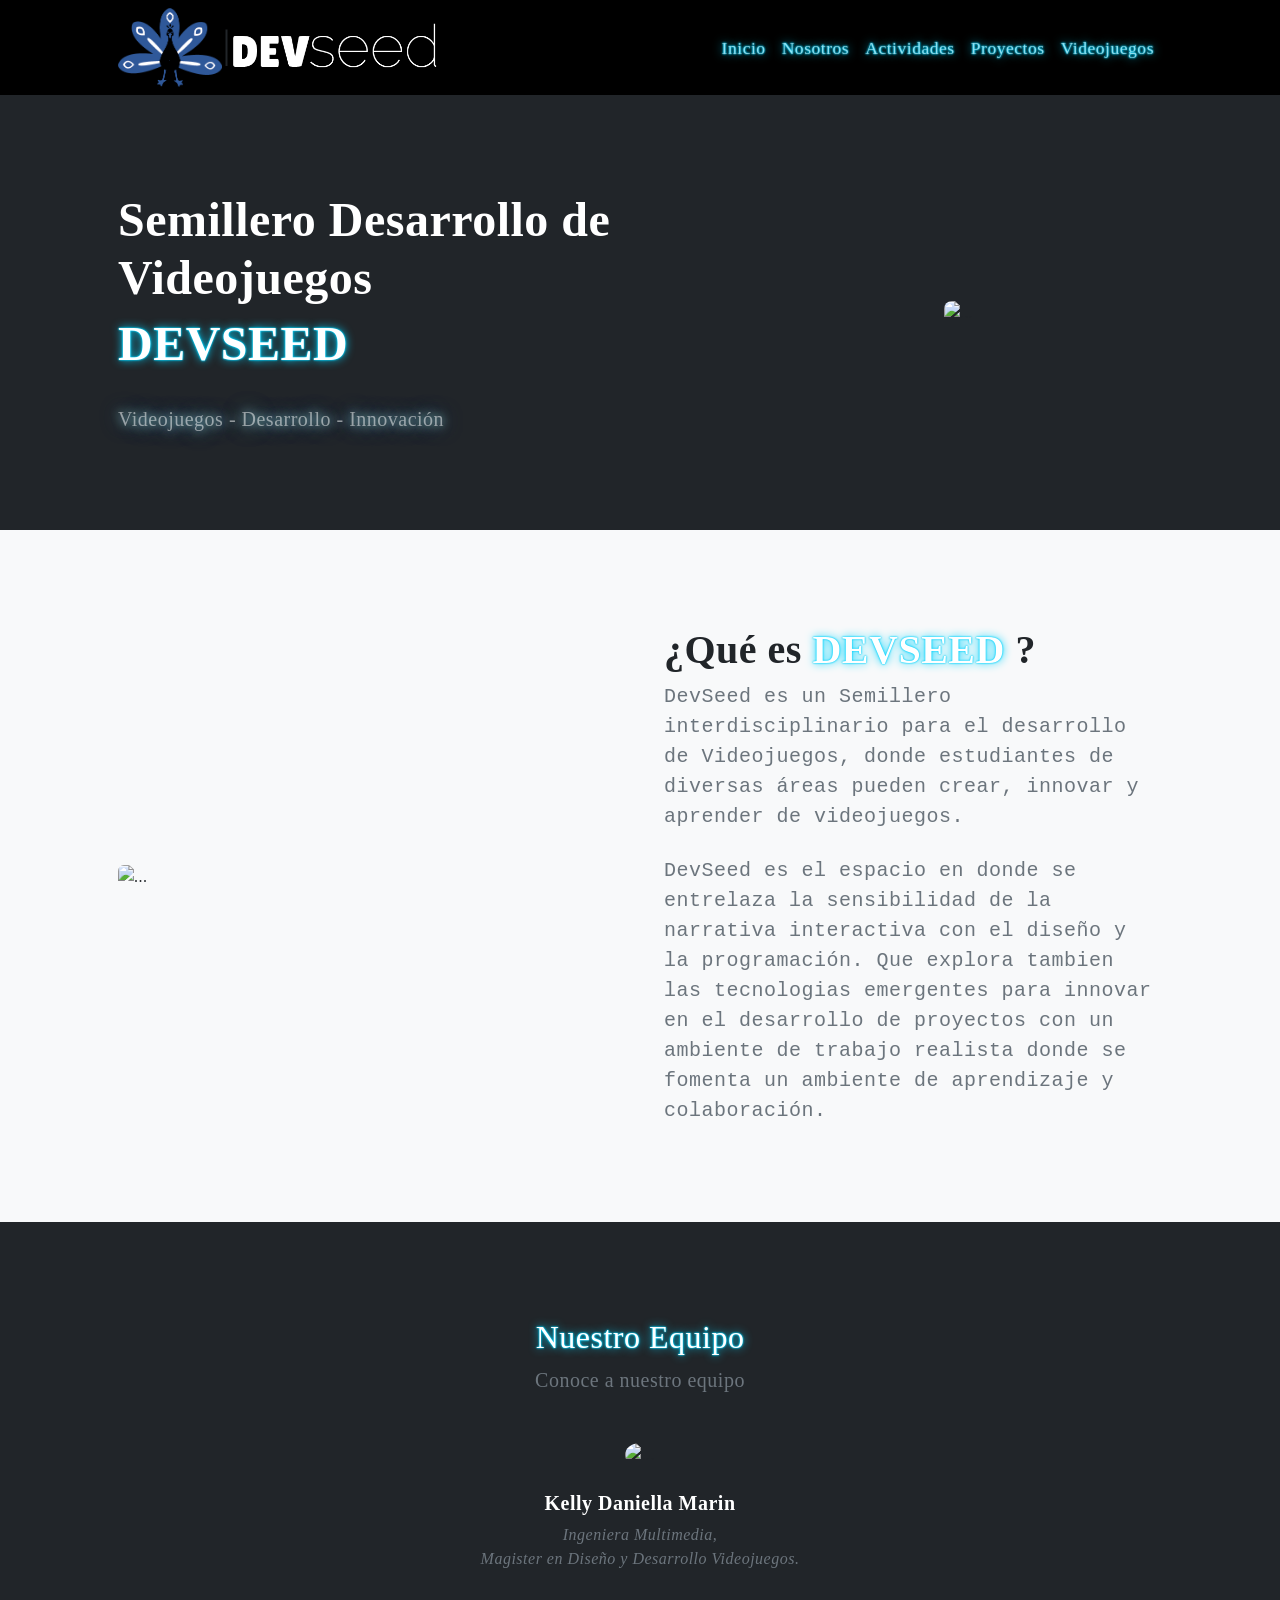
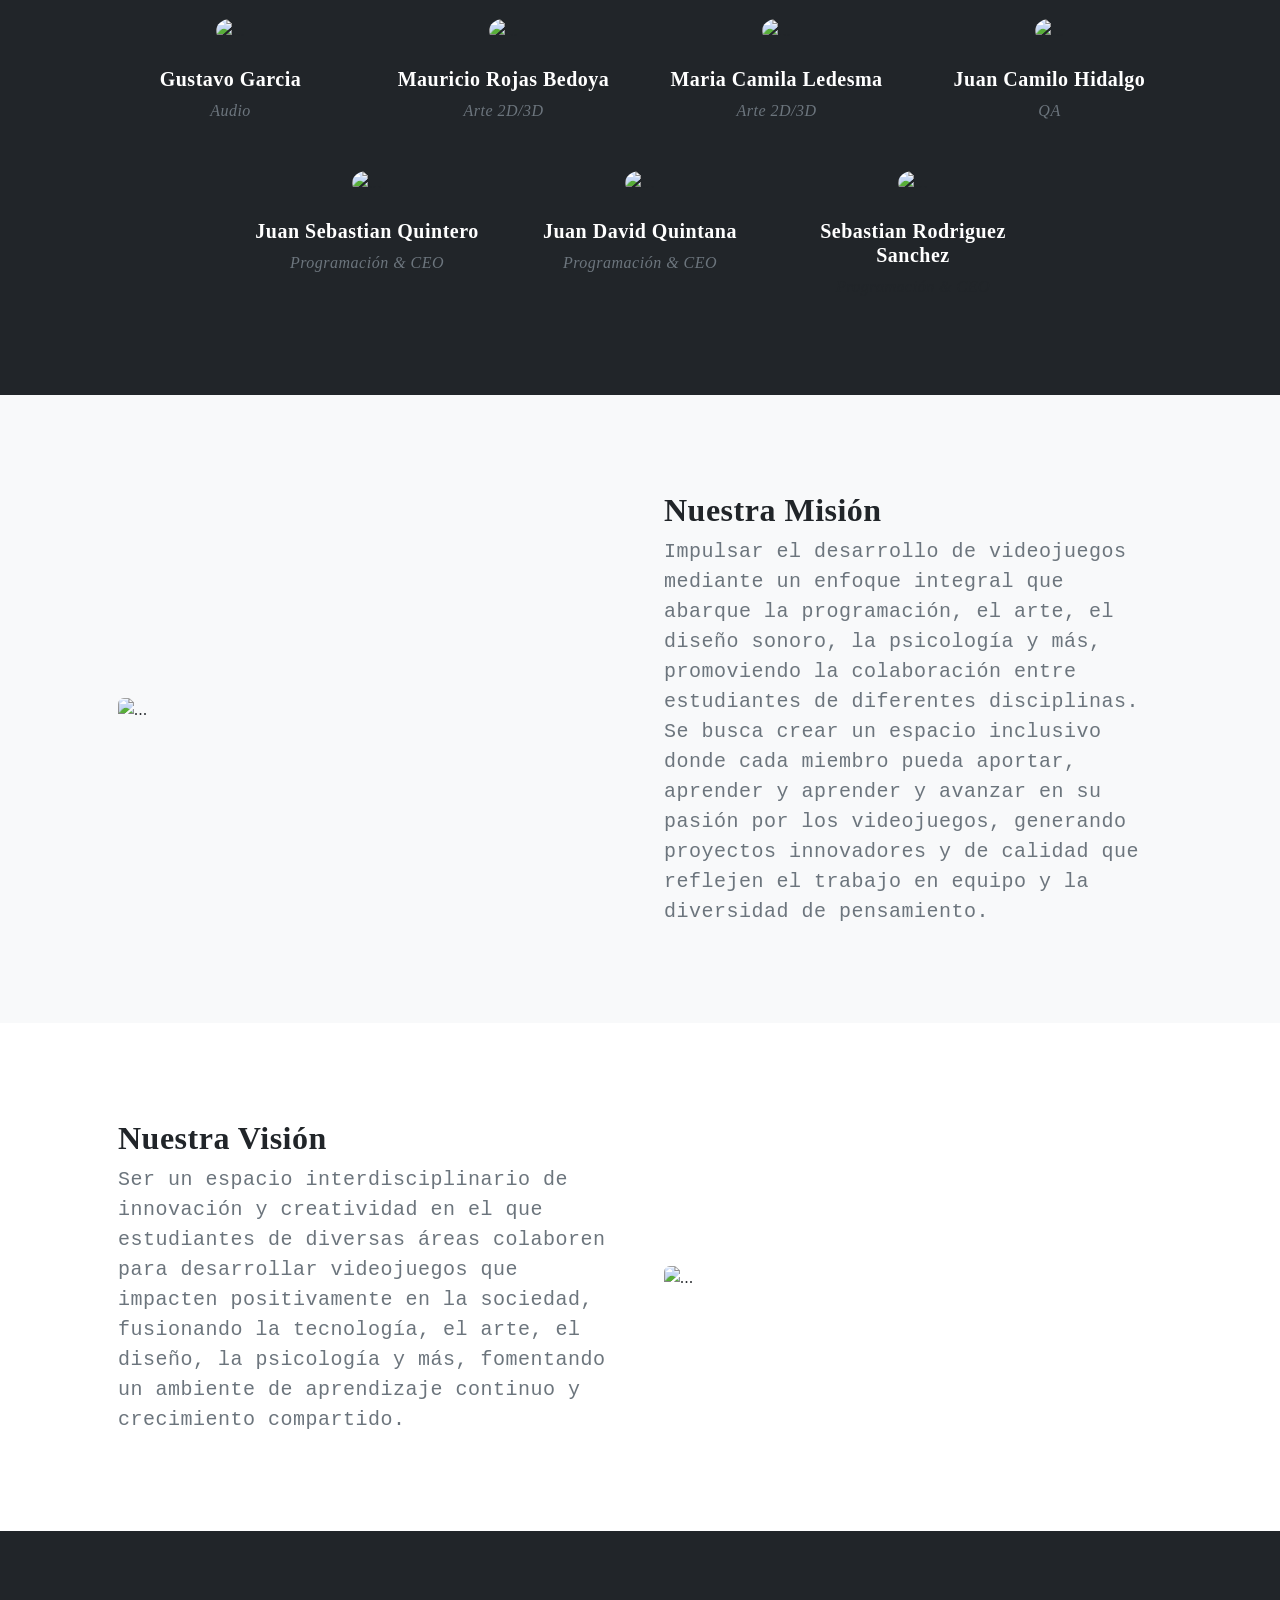
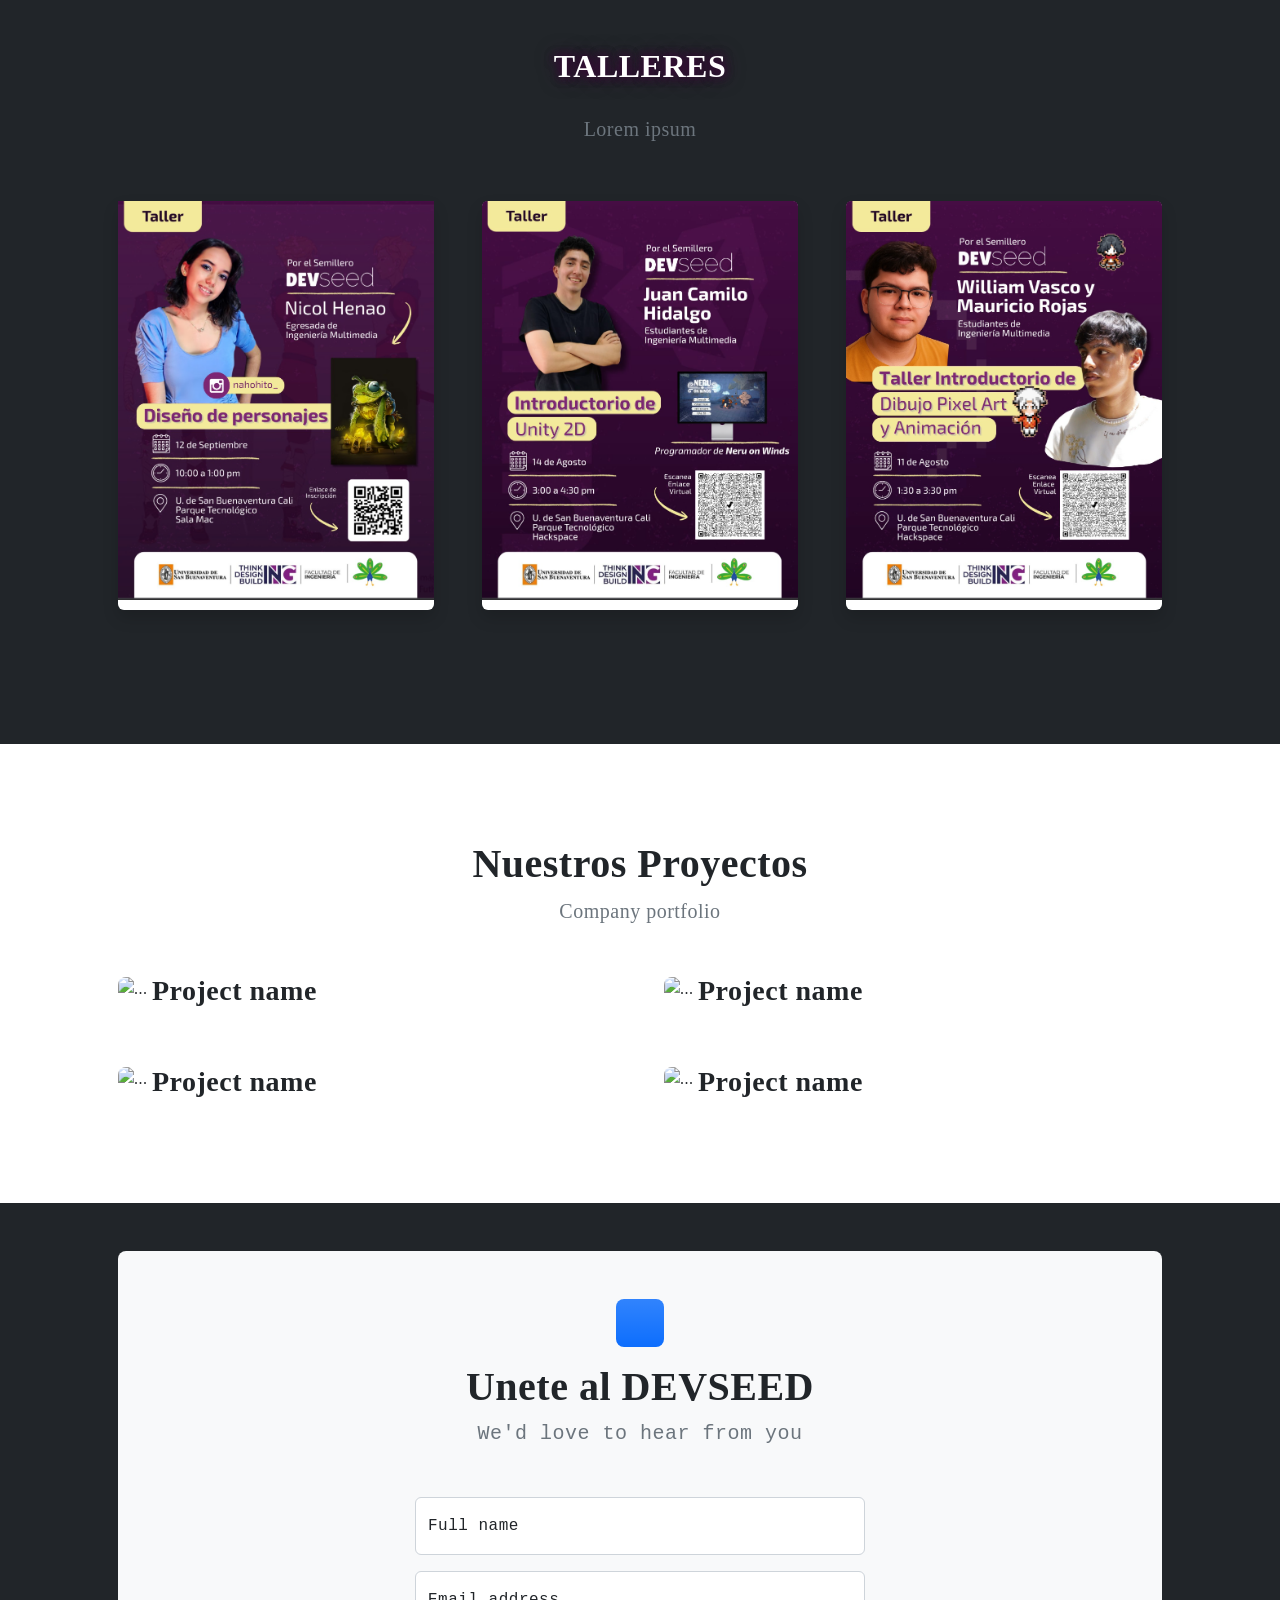
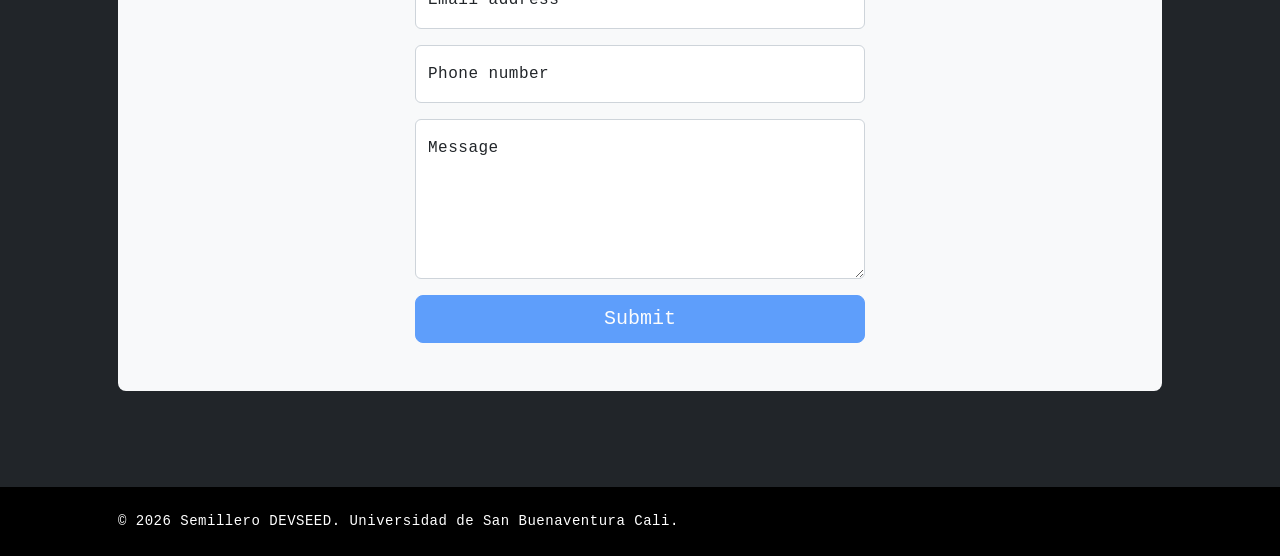
==== index.html @ 2067f963 "Change Path icon Also change bootstrap local" ====
<!DOCTYPE html>
<html lang="en">
    <head>

        <!-- meta -->
        <meta charset="utf-8" />
        <meta name="viewport" content="width=device-width, initial-scale=1, shrink-to-fit=no" />
        <meta name="description" content="" />
        <meta name="author" content="" />

        <!-- Titulo pagina web -->
        <title>DEVSEED - Semillero </title>
        <!-- Icono pagina web -->
        <link rel="shortcut icon" href="./assets/icon/pavoAzul.png" type="image/PNG">
        
        <!-- Referencias de estilos CSS -->
        <link href="./css/bootstrap-icons.css" rel="stylesheet" />
        
        <link href="./css/styles.css" rel="stylesheet" />
    
    <!-- Cuerpo -->

    </head>
    <body class="d-flex flex-column h-100">
        <main class="flex-shrink-0">

            <!-- Intro -->
            
            <!-- Navegador-->
            <nav class="navbar navbar-expand-lg navbar-dark bg-black">
                <div class="container px-5" id="inicio">
                    <!-- Imagenes en el navegador -->
                    <img class="img-fluid rounded-0 w-15 h-15" src="./assets/icon/icon.png" />
                    <h1 class=""> | </h1>
                    <img class="img-fluid rounded-0 w-20 h-20" src="./assets/img/titulo.png" />
                    
                    <!-- Referencias en el navegador-->
                    <button class="navbar-toggler" type="button" data-bs-toggle="collapse" data-bs-target="#navbarSupportedContent" aria-controls="navbarSupportedContent" aria-expanded="false" aria-label="Toggle navigation"><span class="navbar-toggler-icon"></span></button>
                    <div class="collapse navbar-collapse" id="navbarSupportedContent">
                        <ul class="navbar-nav ms-auto mb-2 mb-lg-0 text-brightTitle ">
                            <li class="nav-item"><a class="nav-link" href="#inicio">Inicio</a></li>
                            <li class="nav-item"><a class="nav-link" href="#devseed">Nosotros</a></li>
                            <li class="nav-item"><a class="nav-link" href="#actividades">Actividades</a></li>
                            <li class="nav-item"><a class="nav-link" href="#proyectos">Proyectos</a></li>
                            <li class="nav-item"><a class="nav-link" href="#formulario">Videojuegos</a></li>
                        </ul>
                    </div>
                </div>
            </nav>
            <!-- Header-->
            <header class="bg-dark py-5">
                <div class="container px-5">
                    <div class="row gx-5 align-items-center justify-content-center">
                        <div class="col-lg-8 col-xl-7 col-xxl-6">
                            <div class="my-5 text-center text-xl-start">

                                <!-- INICIO -->
                                <h1 class="display-5 fw-bolder text-white mb-2 titulo">Semillero Desarrollo de Videojuegos</h1>
                                <h1 class="display-5 fw-bolder mb-2 text-brightTitle titulo" id="dev">DEVSEED</h1> <br>
                                <p class="lead fw-normal text-white-50 mb-4 text-prescripts">Videojuegos - Desarrollo - Innovación</p>
                            </div>
                        </div>
                        <div class="col-xl-5 col-xxl-6 d-none d-xl-block text-center"><img class="img-fluid rounded-3 my-5" src="https://dummyimage.com/600x400/343a40/6c757d" alt="..." /></div>
                    </div>
                </div>
            </header>

            <!-- SECCIONES -->

            <!-- ¿Que es DEVSEED? -->
            <section class="py-5 bg-light" id="scroll-target">
                <div class="container px-5 my-5">
                    <div class="row gx-5 align-items-center" id="devseed">
                        <div class="col-lg-6"><img class="img-fluid rounded mb-5 mb-lg-0" src="https://dummyimage.com/600x400/343a40/6c757d" alt="..." /></div>
                        <div class="col-lg-6">
                            <h1><span class="fw-bolder"> ¿Qué es</span>
                                <span class="text-brightTitle fw-bolder">DEVSEED</span>
                                <span class="fw-bolder">?</span> <br>
                            </h1>
                            <p class="lead fw-normal text-muted mb-0 text-normal">DevSeed es un Semillero interdisciplinario para el desarrollo de Videojuegos, donde estudiantes de diversas áreas pueden crear, innovar y aprender de videojuegos.</p><br>
                            <p class="lead fw-normal text-muted mb-0 text-normal">DevSeed es el espacio en donde se entrelaza la sensibilidad de la narrativa interactiva con el diseño y la programación. Que explora tambien las tecnologias emergentes para innovar en el desarrollo de proyectos con un ambiente de trabajo realista donde se fomenta un ambiente de aprendizaje y colaboración.</p>
                        </div>
                    </div>
                </div>
            </section>
            
            <!-- INTEGRANTES  -->

            <section class="py-5 bg-dark">
                <div class="container px-5 my-5">
                    <div class="text-center">
                        <h2 class=" text-brightTitle">Nuestro Equipo</h2>
                        <p class="lead fw-normal text-muted mb-5 subTitulo"> Conoce a nuestro equipo </p>
                    </div>

                    <div class="row row-cols-1 justify-content-center mb-5">
                        <div class="col mb-5 mb-5 mb-xl-0">
                            <div class="text-center">
                                <img class="img-fluid rounded-circle mb-4 px-4" src="https://dummyimage.com/150x150/ced4da/6c757d" alt="..." />
                                <h5 class="fw-bolder text-white">Kelly Daniella Marin</h5>
                                <div class="fst-italic text-muted">Ingeniera Multimedia, <br> Magister en Diseño y Desarrollo Videojuegos.</div>
                            </div>
                        </div>
                    </div>
                    <div class=" row gx-5 row-cols-1 row-cols-sm-2 row-cols-xl-4 justify-content-center">
                        <div class="col mb-5 mb-5 mb-xl-0">
                            <div class="text-center">
                                <img class="img-fluid rounded-circle mb-4 px-4" src="https://dummyimage.com/150x150/ced4da/6c757d" alt="..." />
                                <h5 class="fw-bolder text-white">Gustavo Garcia</h5>
                                <div class="fst-italic text-muted">Audio</div>
                            </div>
                        </div>
                        <div class="col mb-5 mb-5 mb-xl-0">
                            <div class="text-center">
                                <img class="img-fluid rounded-circle mb-4 px-4" src="https://dummyimage.com/150x150/ced4da/6c757d" alt="..." />
                                <h5 class="fw-bolder text-white">Mauricio Rojas Bedoya</h5>
                                <div class="fst-italic text-muted">Arte 2D/3D</div>
                            </div>
                        </div>
                        <div class="col mb-5 mb-5 mb-sm-0">
                            <div class="text-center">
                                <img class="img-fluid rounded-circle mb-4 px-4" src="https://dummyimage.com/150x150/ced4da/6c757d" alt="..." />
                                <h5 class="fw-bolder text-white">Maria Camila Ledesma</h5>
                                <div class="fst-italic text-muted">Arte 2D/3D</div>
                            </div>
                        </div>
                        <div class="col mb-5">
                            <div class="text-center">
                                <img class="img-fluid rounded-circle mb-4 px-4" src="https://dummyimage.com/150x150/ced4da/6c757d" alt="..." />
                                <h5 class="fw-bolder text-white">Juan Camilo Hidalgo</h5>
                                <div class="fst-italic text-muted">QA</div>
                            </div>
                        </div>
                        <div class="col mb-5 mb-5 mb-xl-0">
                            <div class="text-center">
                                <img class="img-fluid rounded-circle mb-4 px-4" src="https://dummyimage.com/150x150/ced4da/6c757d" alt="..." />
                                <h5 class="fw-bolder text-white">Juan Sebastian Quintero</h5>
                                <div class="fst-italic text-muted">Programación &amp; CEO</div>
                            </div>
                        </div>
                        <div class="col mb-5 mb-5 mb-xl-0">
                            <div class="text-center">
                                <img class="img-fluid rounded-circle mb-4 px-4" src="https://dummyimage.com/150x150/ced4da/6c757d" alt="..." />
                                <h5 class="fw-bolder text-white">Juan David Quintana</h5>
                                <div class="fst-italic text-muted">Programación &amp; CEO</div>
                            </div>
                        </div>
                        <div class="col mb-5 mb-5 mb-xl-0">
                            <div class="text-center">
                                <img class="img-fluid rounded-circle mb-4 px-4" src="https://dummyimage.com/150x150/ced4da/6c757d" alt="..." />
                                <h5 class="fw-bolder text-white">Sebastian Rodriguez Sanchez</h5>
                                <div class="fst-italic text-mute        d">Programación &amp; CEO</div>
                            </div>
                        </div>
                    </div>
                </div>
            </section>

            <!-- MISIÓN Y VISIÓN -->

            <!-- MISIÓN -->
            <section class="py-5 bg-light" id="scroll-target">
                <div class="container px-5 my-5 linea">
                    <div class="row gx-5 align-items-center">
                        <div class="col-lg-6"><img class="img-fluid rounded mb-5 mb-lg-0" src="https://dummyimage.com/600x400/343a40/6c757d" alt="..." /></div>
                        <div class="col-lg-6">
                            <h2 class="fw-bolder">Nuestra Misión</h2>
                            <p class="lead fw-normal text-muted mb-0 text-normal">Impulsar el desarrollo de videojuegos mediante un enfoque integral que abarque la programación, el arte, el diseño sonoro, la psicología y más, promoviendo la colaboración entre estudiantes de diferentes disciplinas. Se busca crear un espacio inclusivo donde cada miembro pueda aportar, aprender y aprender y avanzar en su pasión por los videojuegos, generando proyectos innovadores y de calidad que reflejen el trabajo en equipo y la diversidad de pensamiento.</p>
                        </div>
                    </div>
                </div>
            </section>

            <!-- VISIÓN -->
            <section class="py-5">
                <div class="container px-5 my-5">
                    <div class="row gx-5 align-items-center">
                        <div class="col-lg-6 order-first order-lg-last"><img class="img-fluid rounded mb-5 mb-lg-0" src="https://dummyimage.com/600x400/343a40/6c757d" alt="..." /></div>
                        <div class="col-lg-6">
                            <h2 class="fw-bolder">Nuestra Visión</h2>
                            <p class="lead fw-normal text-muted mb-0 text-normal">Ser un espacio interdisciplinario de innovación y creatividad en el que estudiantes de diversas áreas colaboren para desarrollar videojuegos que impacten positivamente en la sociedad, fusionando la tecnología, el arte, el diseño, la psicología y más, fomentando un ambiente de aprendizaje continuo y crecimiento compartido.</p>
                        </div>
                    </div>
                </div>
            </section>

            <!-- ACTIVIDADES / TALLERES -->
            <section class="py-5 bg-dark" id="actividades">
                <div class="container px-5 my-5">
                    <div class="row gx-5 justify-content-center">
                        <div class=" col-lg-8 col-xl-6">
                            <div class="text-center">
                                <h2 class="dt fw-bolder text-brightAct">TALLERES</h2>
                                <p class="lead fw-normal text-muted mb-5">Lorem ipsum</p>
                            </div>
                        </div>
                    </div>
                    <div class="row gx-5">
                        <div class="targeta col-lg-4 mb-5">
                            <div class="card h-100 shadow border-0">
                                <img class="card-img-center" src="./assets/img/taller5.png" alt="..." />
                            </div>
                        </div>
                        <div class="targeta col-lg-4 mb-5">
                            <div class="card h-100 shadow border-0">
                                <img class="card-img-top" src="./assets/img/taller1.png" alt="..." />
                            </div>
                        </div>
                        <div class="targeta col-lg-4 mb-5">
                            <div class="card h-100 shadow border-0">
                                <img class="card-img-top" src="./assets/img/taller2.png" alt="..." />
                            </div>
                        </div>
                    </div>
                </div>
            </section>
        </main>

        <!-- PROYECTOS -->

        <section class="py-5" id="proyectos">
                <div class="container px-5 my-5">
                    <div class="text-center mb-5">
                        <h1 class="fw-bolder">Nuestros Proyectos</h1>
                        <p class="lead fw-normal text-muted mb-0">Company portfolio</p>
                    </div>
                    <div class="row gx-5">
                        <div class="col-lg-6">
                            <div class="position-relative mb-5">
                                <img class="img-fluid rounded-3 mb-3" src="https://dummyimage.com/600x400/343a40/6c757d" alt="..." />
                                <a class="h3 fw-bolder text-decoration-none link-dark stretched-link" href="#!">Project name</a>
                            </div>
                        </div>
                        <div class="col-lg-6">
                            <div class="position-relative mb-5">
                                <img class="img-fluid rounded-3 mb-3" src="https://dummyimage.com/600x400/343a40/6c757d" alt="..." />
                                <a class="h3 fw-bolder text-decoration-none link-dark stretched-link" href="#!">Project name</a>
                            </div>
                        </div>
                        <div class="col-lg-6">
                            <div class="position-relative mb-5 mb-lg-0">
                                <img class="img-fluid rounded-3 mb-3" src="https://dummyimage.com/600x400/343a40/6c757d" alt="..." />
                                <a class="h3 fw-bolder text-decoration-none link-dark stretched-link" href="#!">Project name</a>
                            </div>
                        </div>
                        <div class="col-lg-6">
                            <div class="position-relative">
                                <img class="img-fluid rounded-3 mb-3" src="https://dummyimage.com/600x400/343a40/6c757d" alt="..." />
                                <a class="h3 fw-bolder text-decoration-none link-dark stretched-link" href="#!">Project name</a>
                            </div>
                        </div>
                    </div>
                </div>
            </section>

        <!-- Formulario de Inscripción -->
        <section class="py-5 bg-dark" id="formulario">
                <div class="container px-5">
                    <!-- Contact form-->
                    <div class="bg-light rounded-3 py-5 px-4 px-md-5 mb-5">
                        <div class="text-center mb-5">
                            <div class="feature bg-primary bg-gradient text-white rounded-3 mb-3"><i class="bi bi-envelope"></i></div>
                            <h1 class="fw-bolder">Unete al DEVSEED</h1>
                            <p class="lead fw-normal text-muted mb-0 text-normal">We'd love to hear from you</p>
                        </div>
                        <div class="row gx-5 justify-content-center">
                            <div class="col-lg-8 col-xl-6">
                                <!-- * * * * * * * * * * * * * * *-->
                                <!-- * * SB Forms Contact Form * *-->
                                <!-- * * * * * * * * * * * * * * *-->
                                <!-- This form is pre-integrated with SB Forms.-->
                                <!-- To make this form functional, sign up at-->
                                <!-- https://startbootstrap.com/solution/contact-forms-->
                                <!-- to get an API token!-->
                                <form class="text-normal" id="contactForm" data-sb-form-api-token="API_TOKEN">
                                    <!-- Name input-->
                                    <div class="form-floating mb-3">
                                        <input class="form-control" id="name" type="text" placeholder="Enter your name..." data-sb-validations="required" />
                                        <label for="name">Full name</label>
                                        <div class="invalid-feedback" data-sb-feedback="name:required">A name is required.</div>
                                    </div>
                                    <!-- Email address input-->
                                    <div class="form-floating mb-3">
                                        <input class="form-control" id="email" type="email" placeholder="name@example.com" data-sb-validations="required,email" />
                                        <label for="email">Email address</label>
                                        <div class="invalid-feedback" data-sb-feedback="email:required">An email is required.</div>
                                        <div class="invalid-feedback" data-sb-feedback="email:email">Email is not valid.</div>
                                    </div>
                                    <!-- Phone number input-->
                                    <div class="form-floating mb-3">
                                        <input class="form-control" id="phone" type="tel" placeholder="(123) 456-7890" data-sb-validations="required" />
                                        <label for="phone">Phone number</label>
                                        <div class="invalid-feedback" data-sb-feedback="phone:required">A phone number is required.</div>
                                    </div>
                                    <!-- Message input-->
                                    <div class="form-floating mb-3">
                                        <textarea class="form-control" id="message" type="text" placeholder="Enter your message here..." style="height: 10rem" data-sb-validations="required"></textarea>
                                        <label for="message">Message</label>
                                        <div class="invalid-feedback" data-sb-feedback="message:required">A message is required.</div>
                                    </div>
                                    <!-- Submit success message-->
                                    <!---->
                                    <!-- This is what your users will see when the form-->
                                    <!-- has successfully submitted-->
                                    <div class="d-none" id="submitSuccessMessage">
                                        <div class="text-center mb-3">
                                            <div class="fw-bolder">Form submission successful!</div>
                                            To activate this form, sign up at
                                            <br />
                                            <a href="https://startbootstrap.com/solution/contact-forms">https://startbootstrap.com/solution/contact-forms</a>
                                        </div>
                                    </div>
                                    <!-- Submit error message-->
                                    <!---->
                                    <!-- This is what your users will see when there is-->
                                    <!-- an error submitting the form-->
                                    <div class="d-none" id="submitErrorMessage"><div class="text-center text-danger mb-3">Error sending message!</div></div>
                                    <!-- Submit Button-->
                                    <div class="d-grid"><button class="btn btn-primary btn-lg disabled" id="submitButton" type="submit">Submit</button></div>
                                </form>
                            </div>
                        </div>
                    </div>
                </div>
            </section>

        <!-- Footer-->
        <footer class="bg-black py-4 mt-auto">
            <div class="container px-5">

                <div class="row align-items-center justify-content-between flex-column flex-sm-row text-normal">
                    <div class="col-auto"><div class="small m-0 text-white">&copy; 2026 Semillero DEVSEED. Universidad de San Buenaventura Cali.</div></div>
                </div>
            </div>
        </footer>
    </body>
</html>
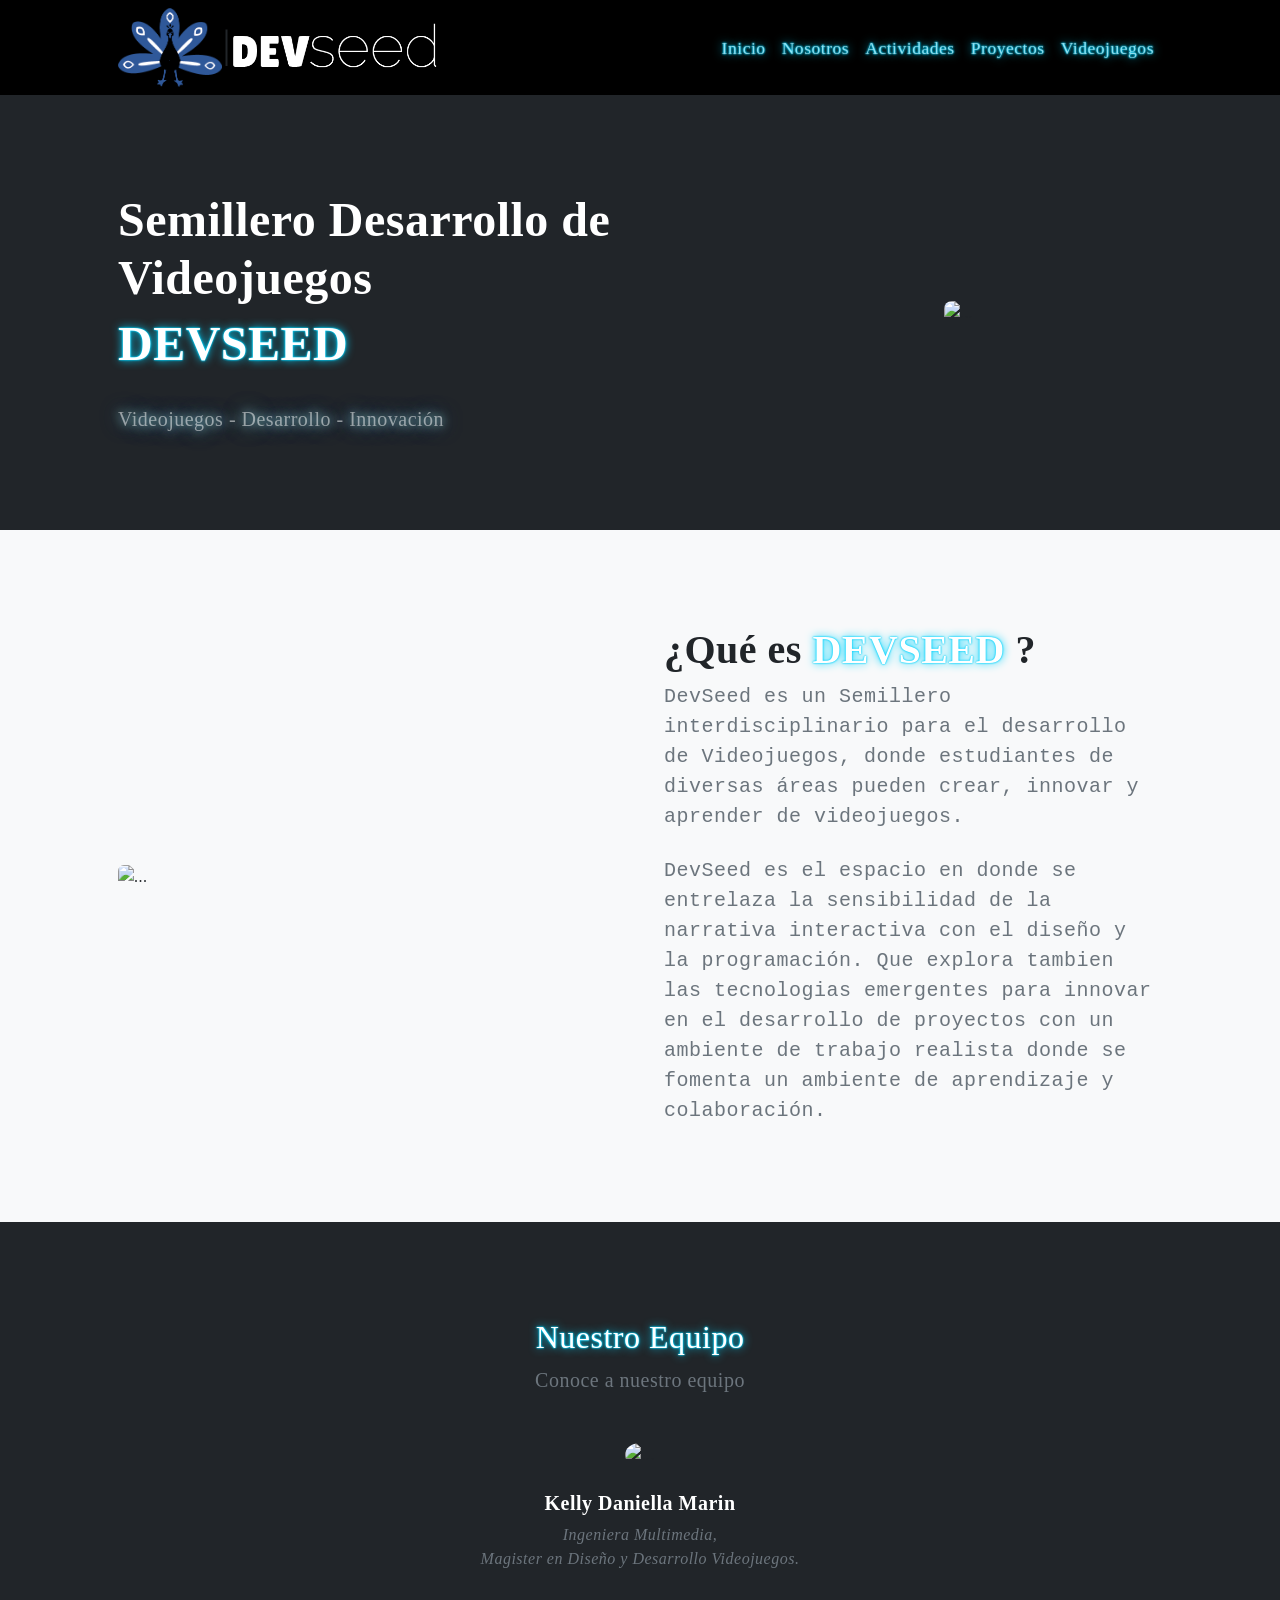
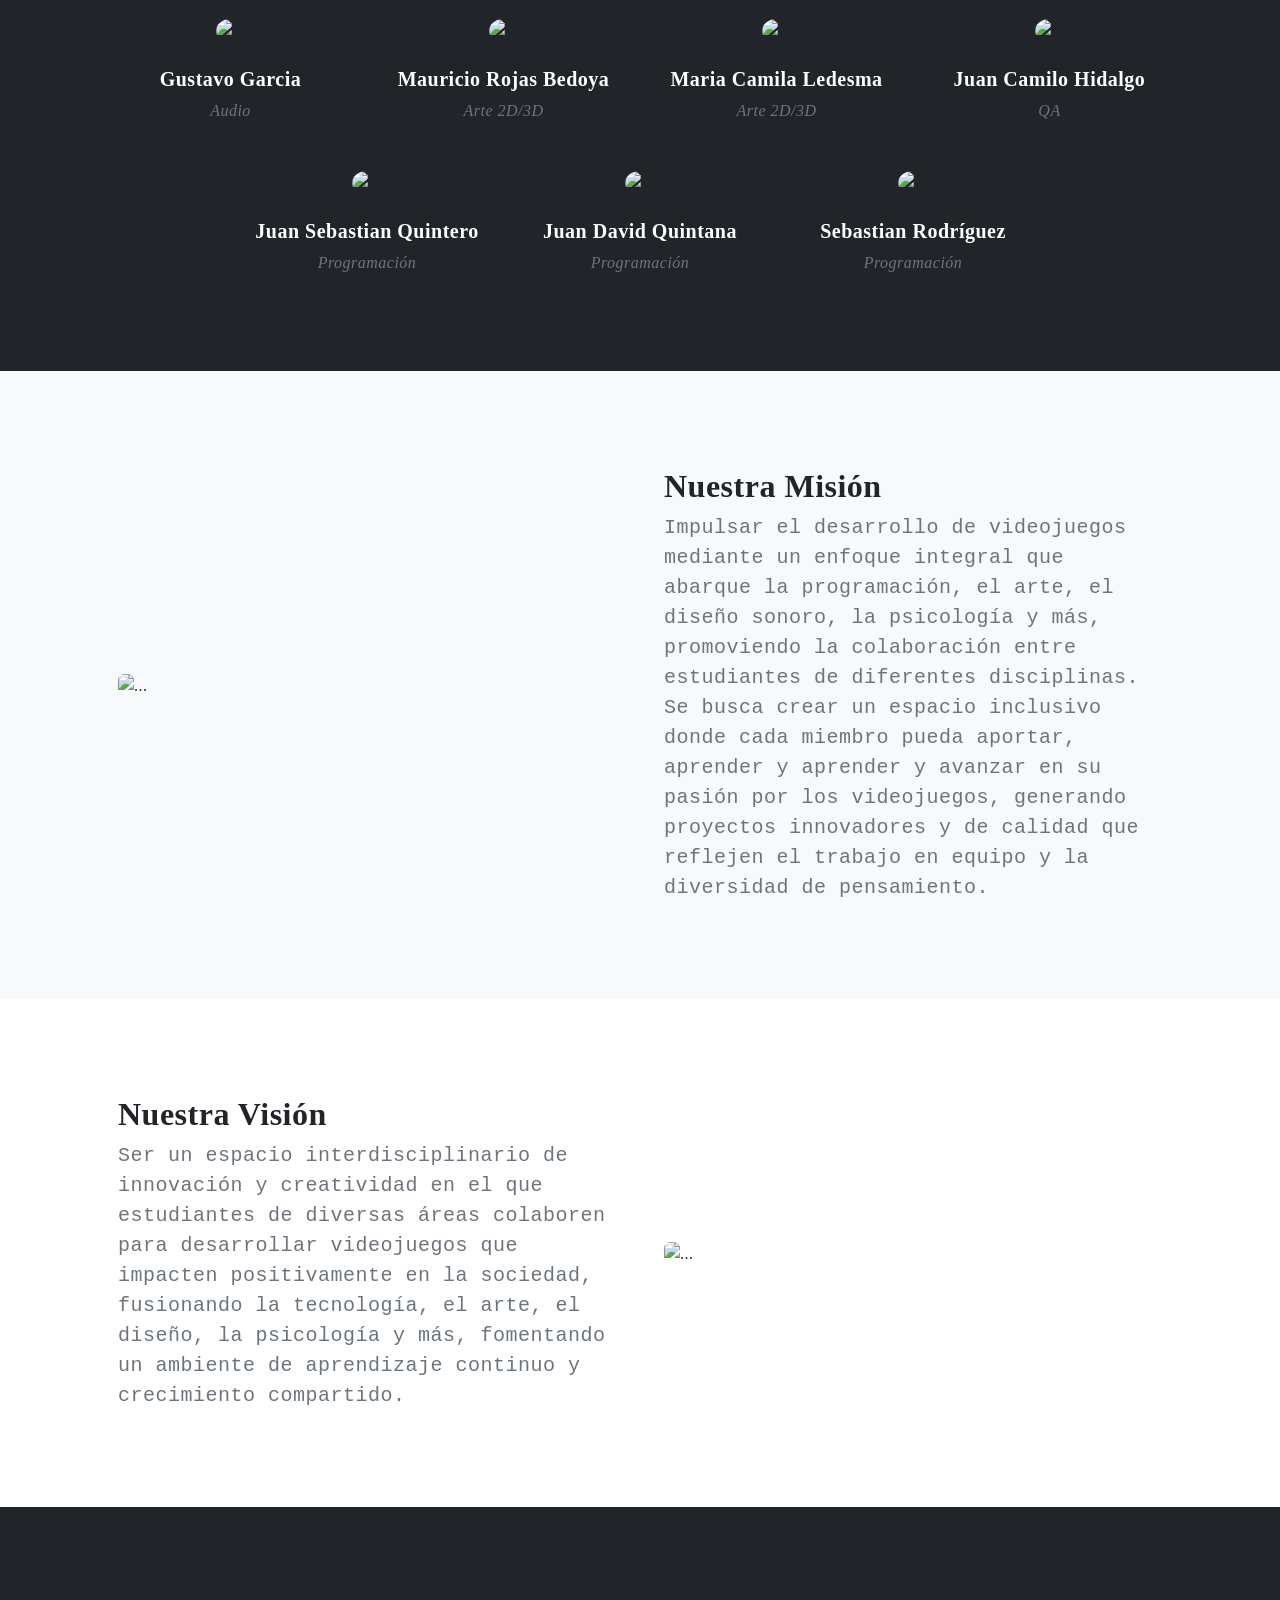
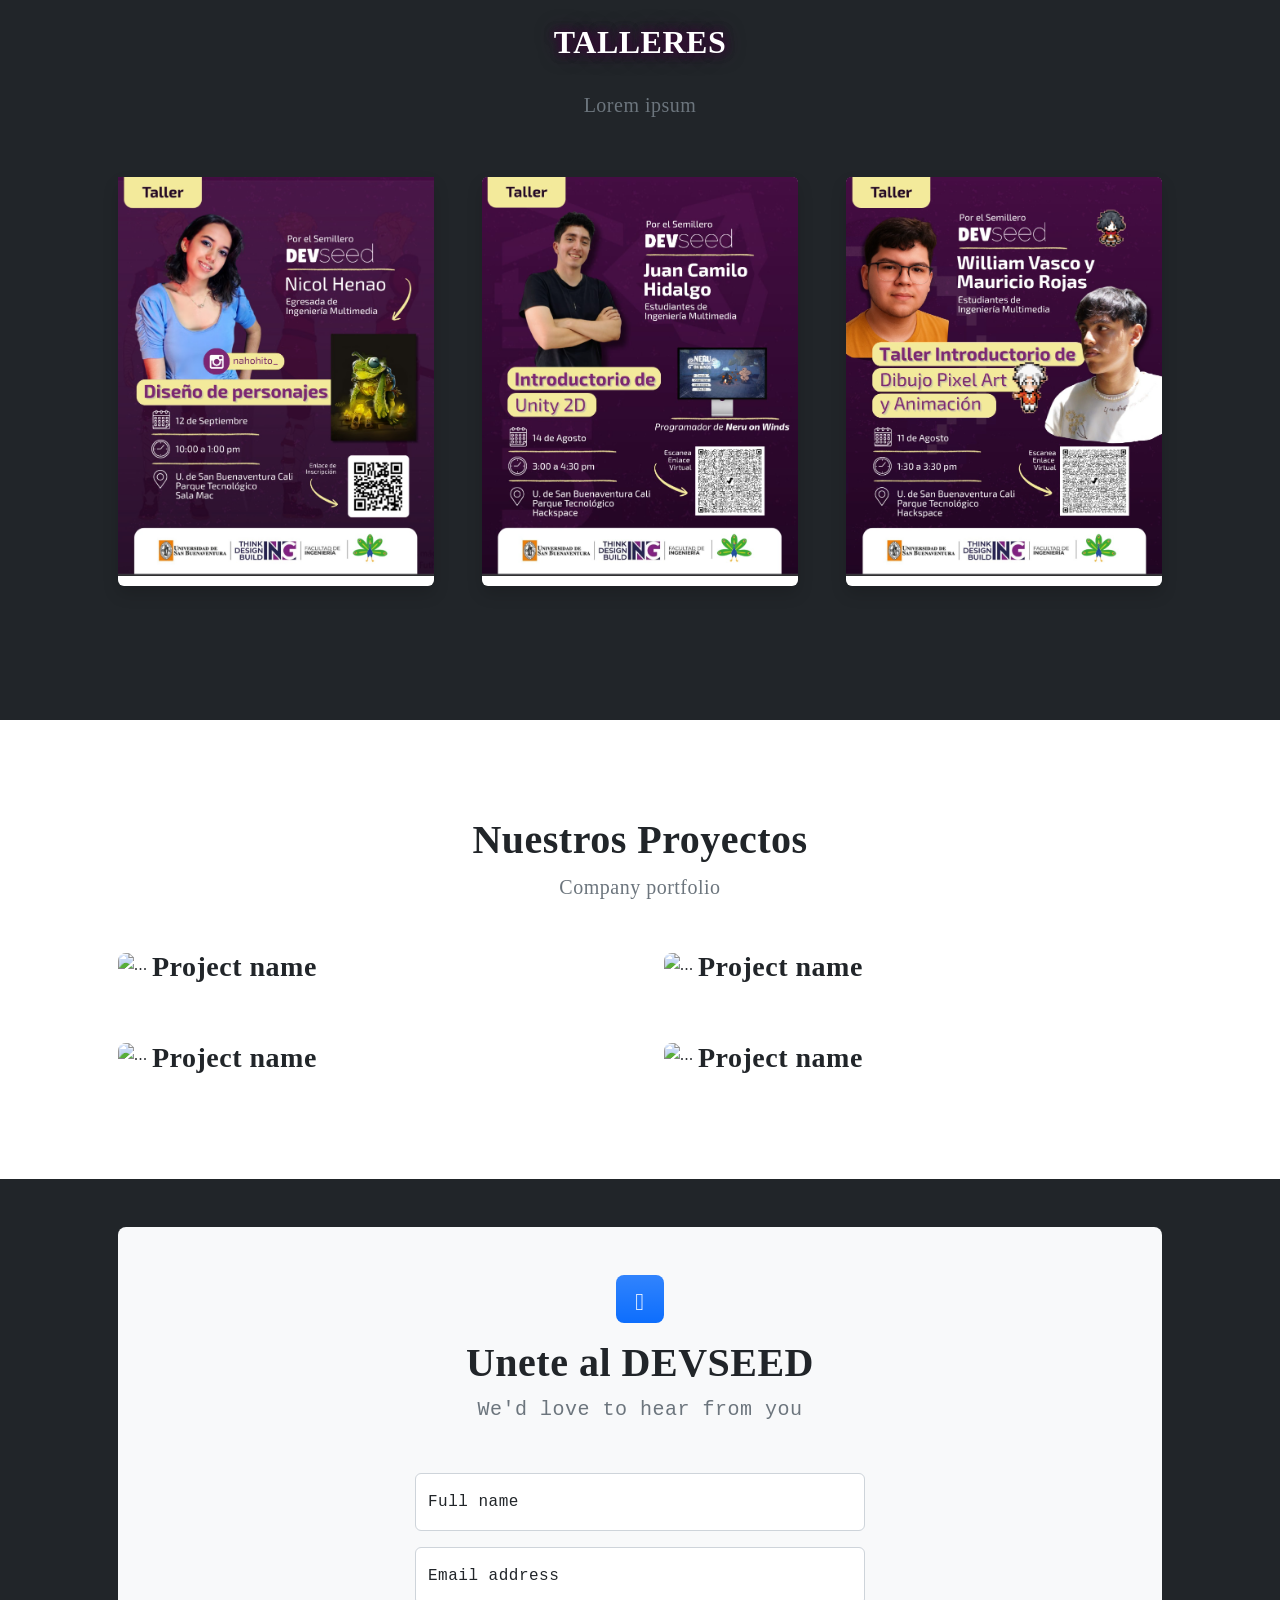
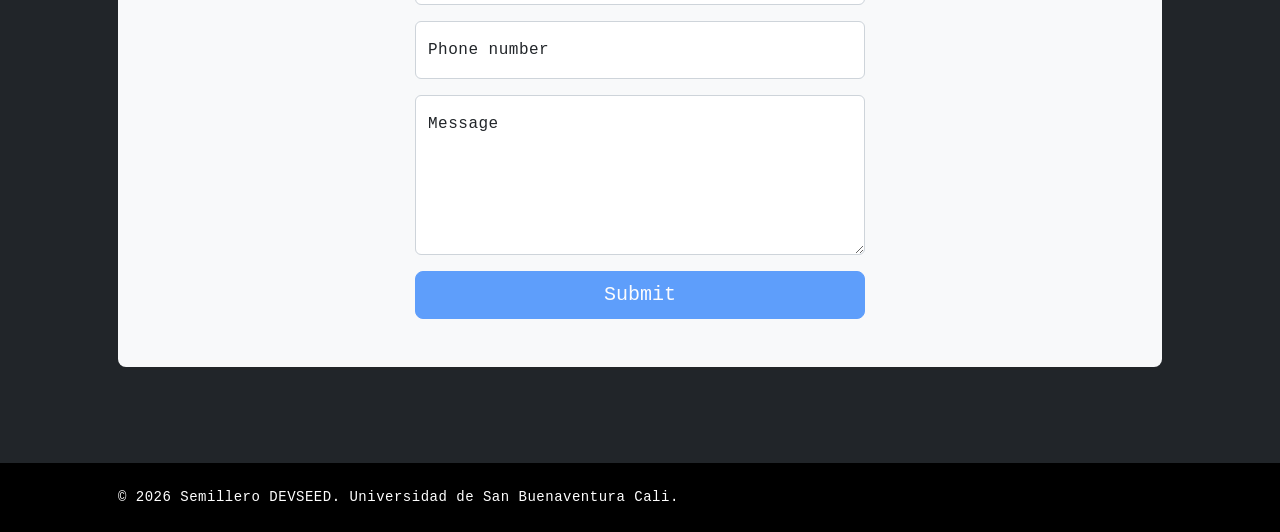
==== commit 25bab72b: "Fonts" ====
--- a/index.html
+++ b/index.html
@@ -135,21 +135,21 @@
                             <div class="text-center">
                                 <img class="img-fluid rounded-circle mb-4 px-4" src="https://dummyimage.com/150x150/ced4da/6c757d" alt="..." />
                                 <h5 class="fw-bolder text-white">Juan Sebastian Quintero</h5>
-                                <div class="fst-italic text-muted">Programación &amp; CEO</div>
+                                <div class="fst-italic text-muted">Programación</div>
                             </div>
                         </div>
                         <div class="col mb-5 mb-5 mb-xl-0">
                             <div class="text-center">
                                 <img class="img-fluid rounded-circle mb-4 px-4" src="https://dummyimage.com/150x150/ced4da/6c757d" alt="..." />
                                 <h5 class="fw-bolder text-white">Juan David Quintana</h5>
-                                <div class="fst-italic text-muted">Programación &amp; CEO</div>
-                            </div>
-                        </div>
-                        <div class="col mb-5 mb-5 mb-xl-0">
-                            <div class="text-center">
-                                <img class="img-fluid rounded-circle mb-4 px-4" src="https://dummyimage.com/150x150/ced4da/6c757d" alt="..." />
-                                <h5 class="fw-bolder text-white">Sebastian Rodriguez Sanchez</h5>
-                                <div class="fst-italic text-mute        d">Programación &amp; CEO</div>
+                                <div class="fst-italic text-muted">Programación</div>
+                            </div>
+                        </div>
+                        <div class="col mb-5 mb-5 mb-xl-0">
+                            <div class="text-center">
+                                <img class="img-fluid rounded-circle mb-4 px-4" src="https://dummyimage.com/150x150/ced4da/6c757d" alt="..." />
+                                <h5 class="fw-bolder text-white">Sebastian Rodríguez</h5>
+                                <div class="fst-italic text-muted">Programación</div>
                             </div>
                         </div>
                     </div>
@@ -333,5 +333,7 @@
                 </div>
             </div>
         </footer>
+
+        <script src="./js/bootstrap.bundle.min.js"></script>
     </body>
 </html>
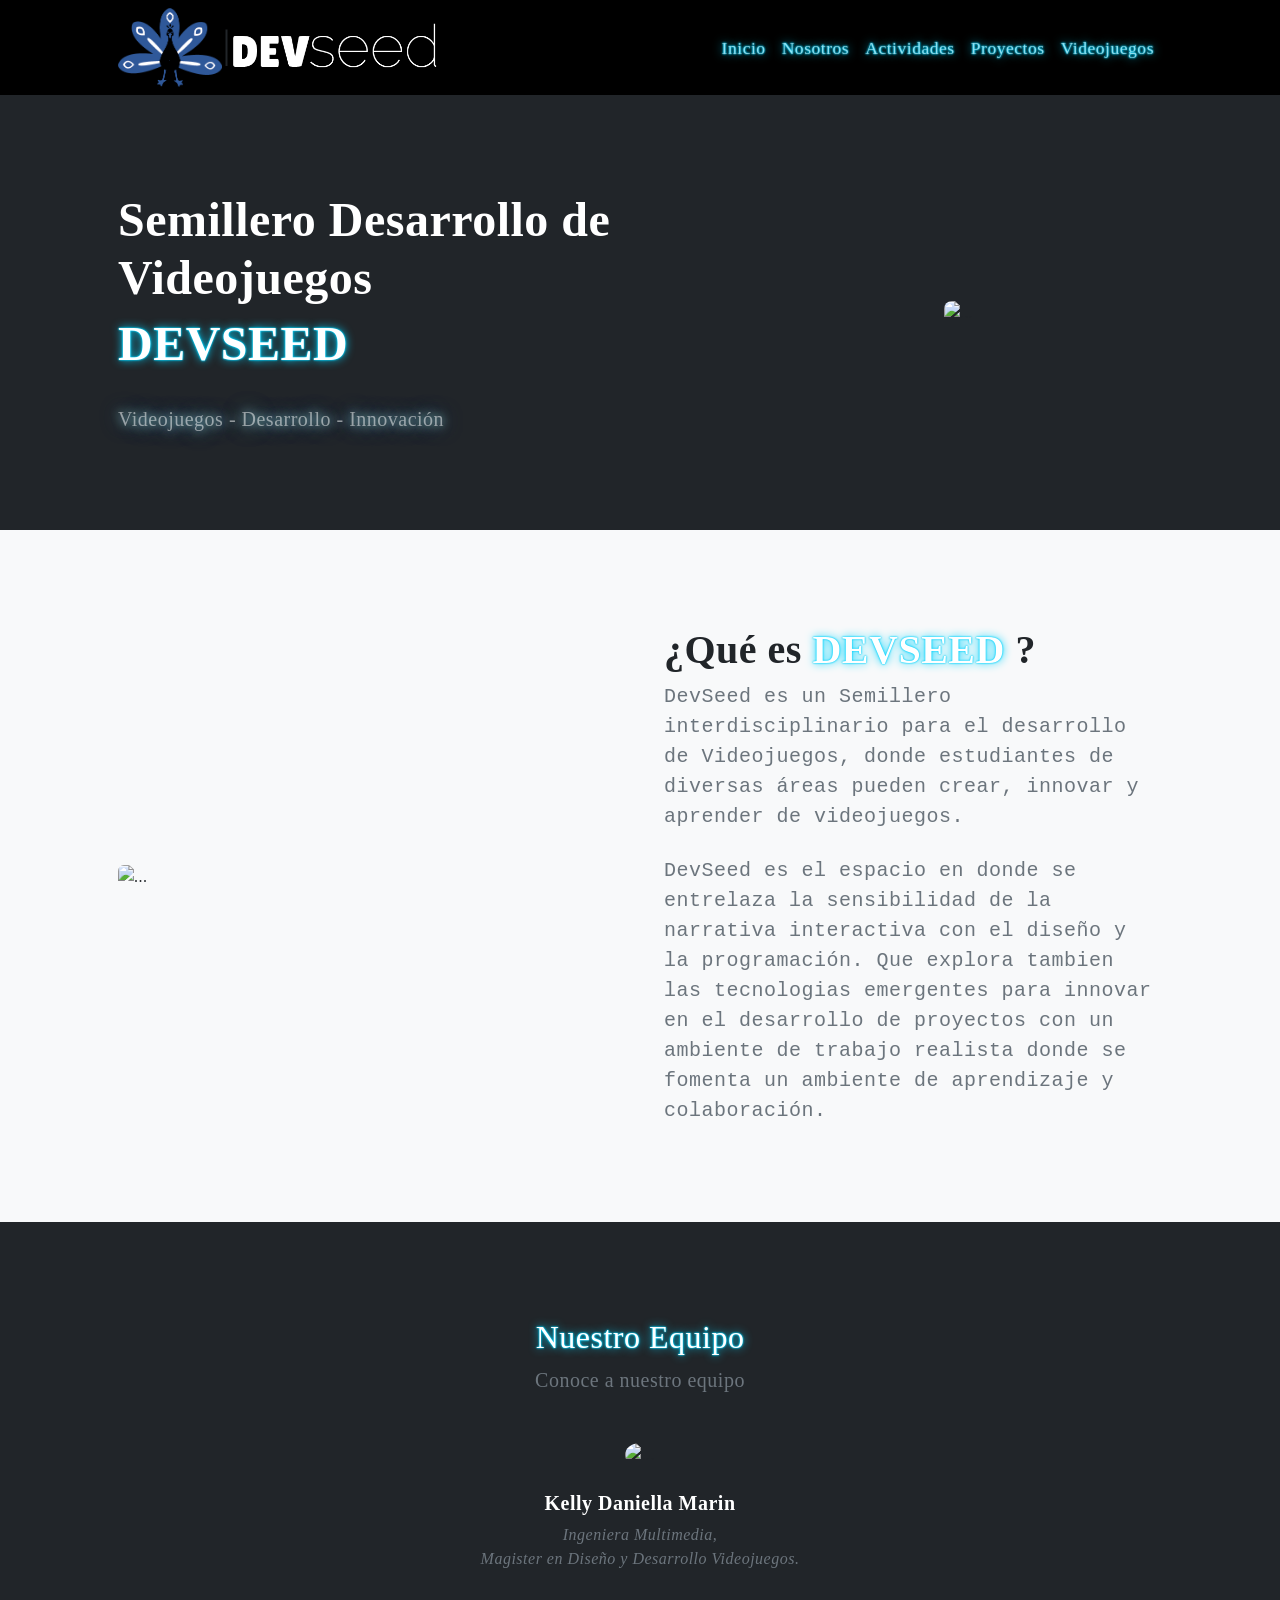
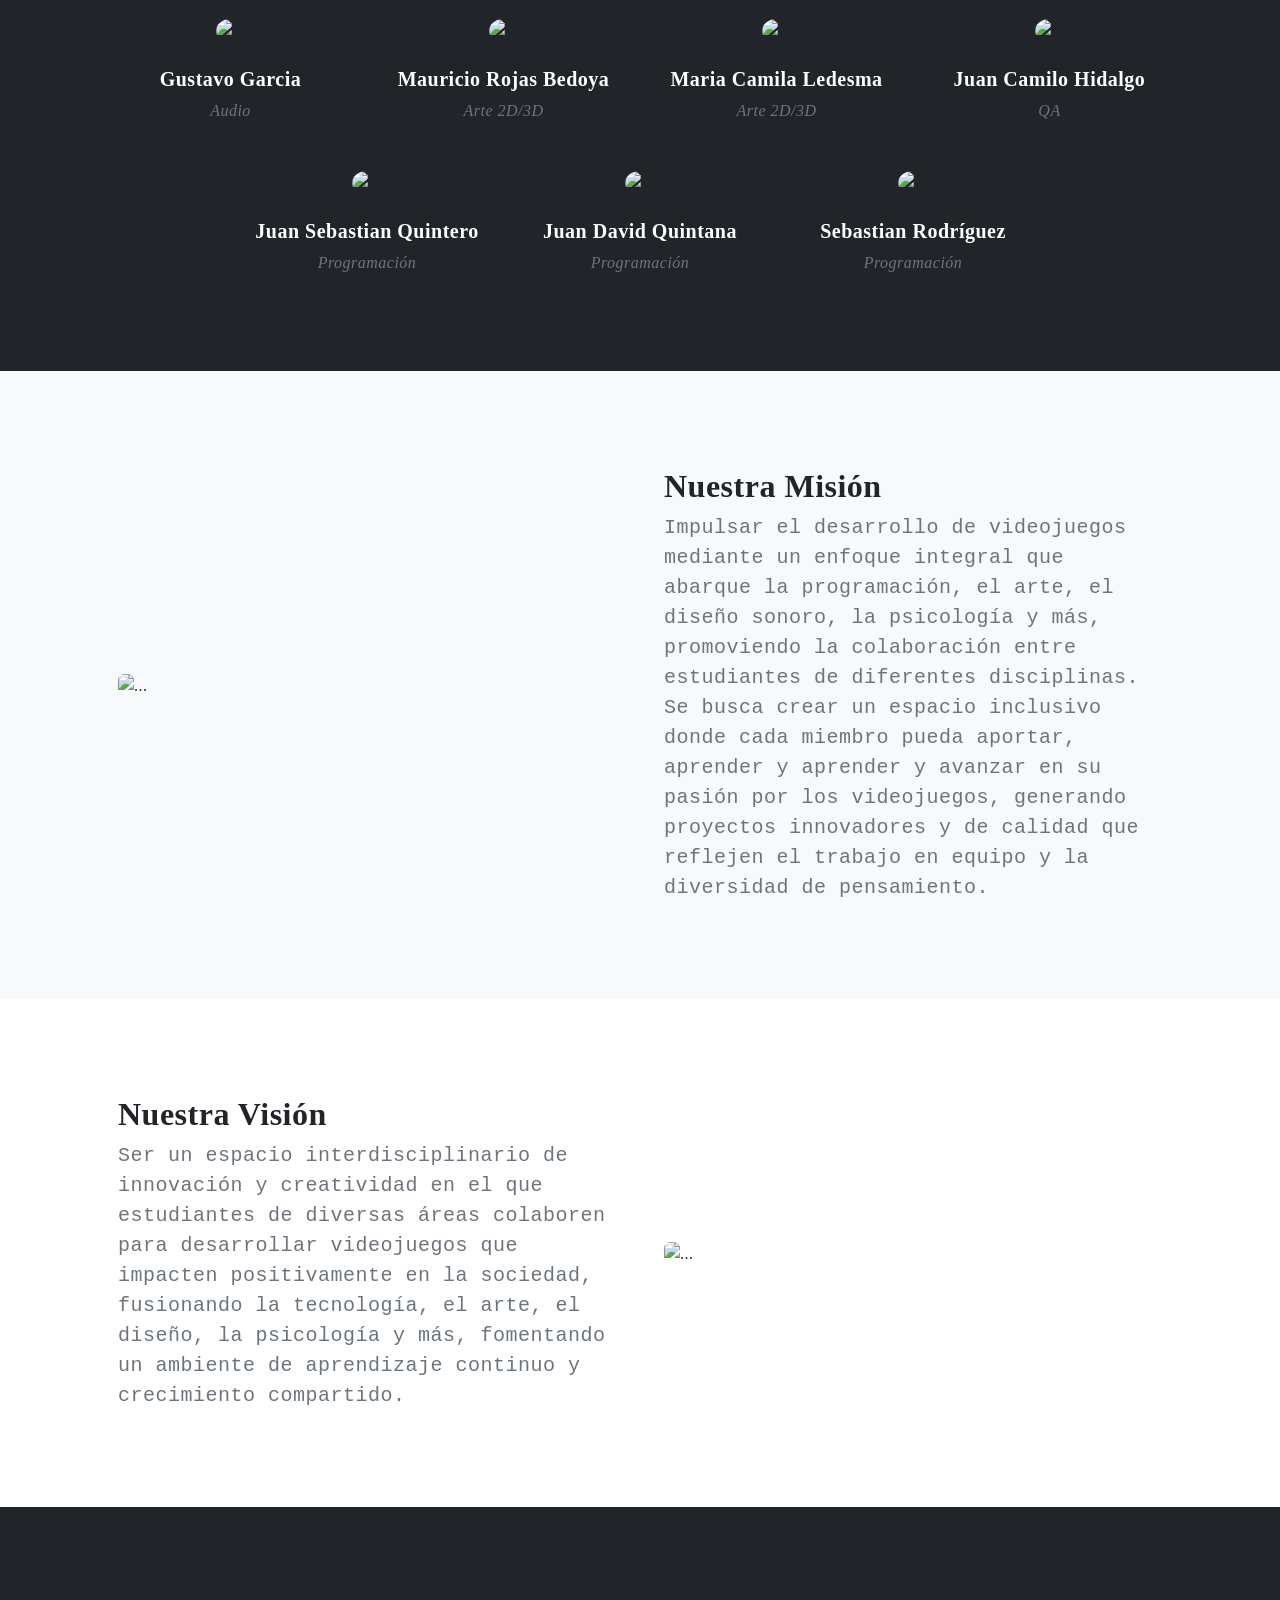
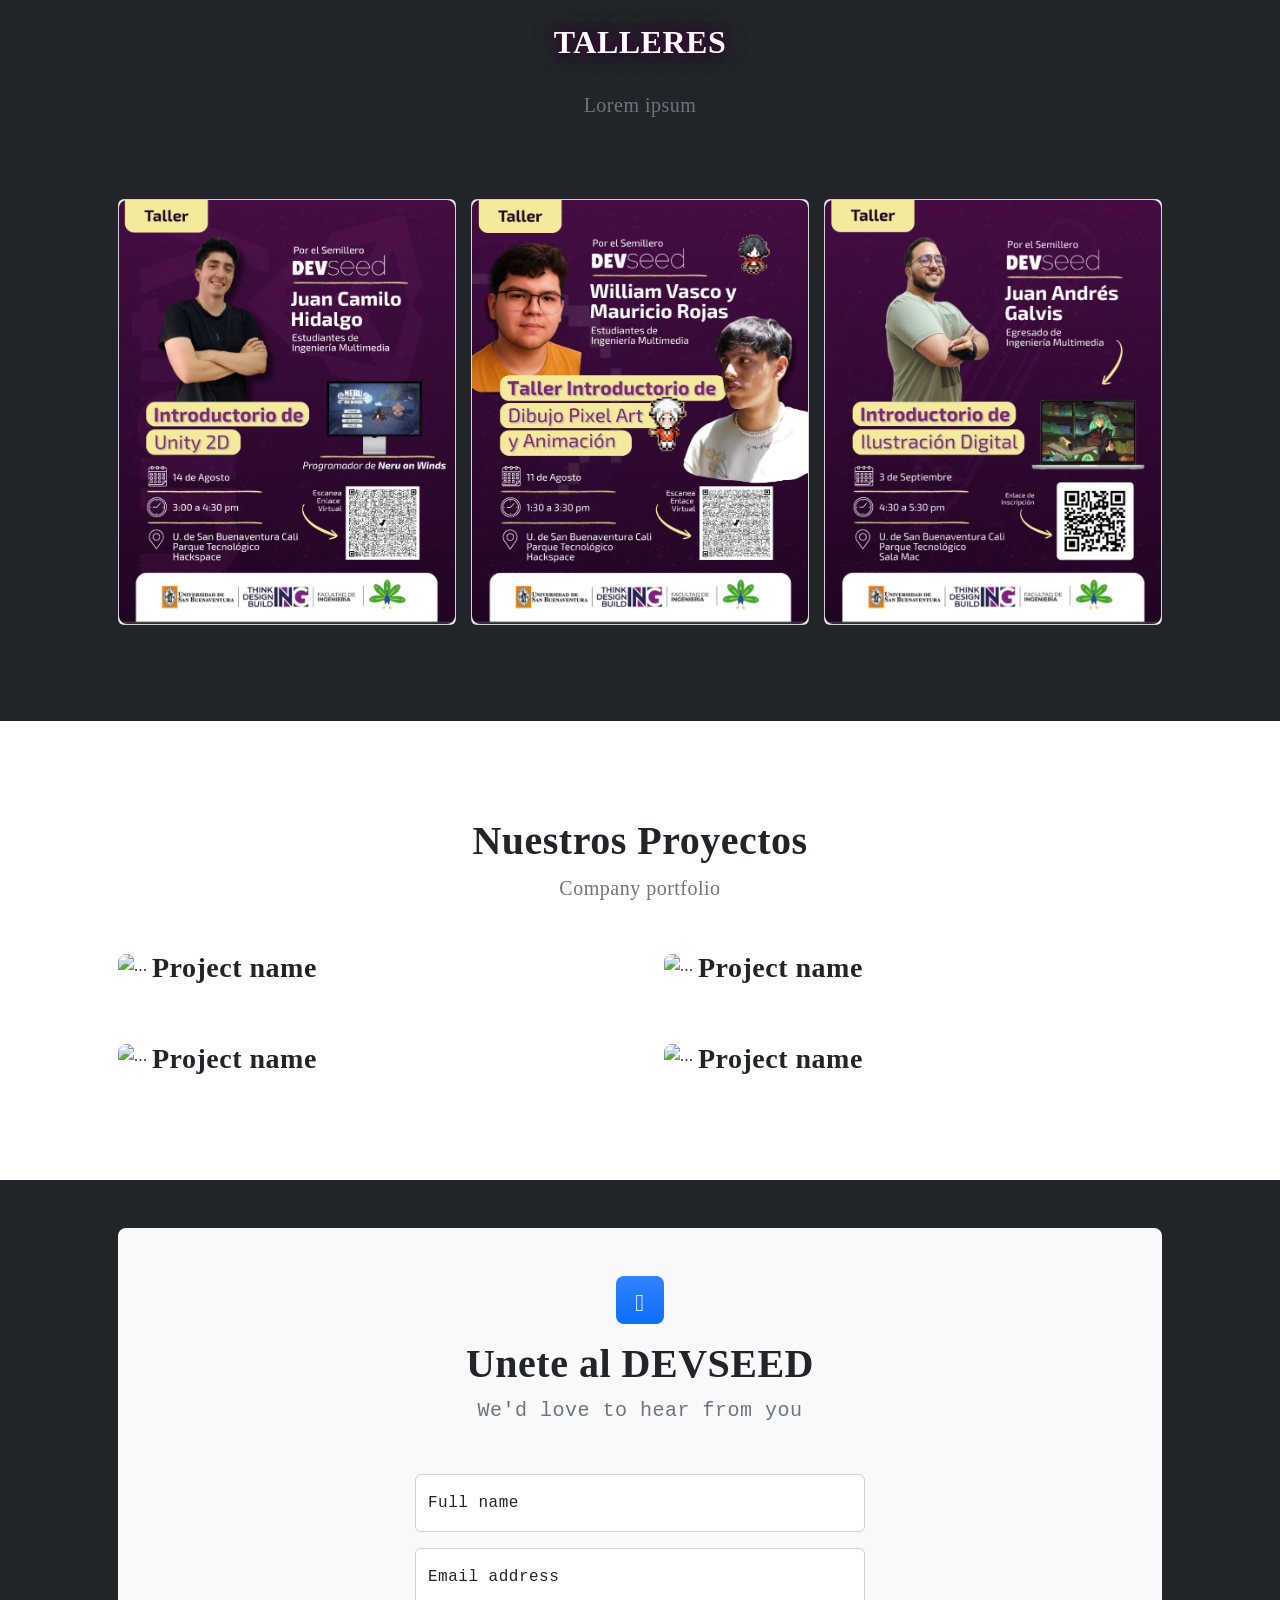
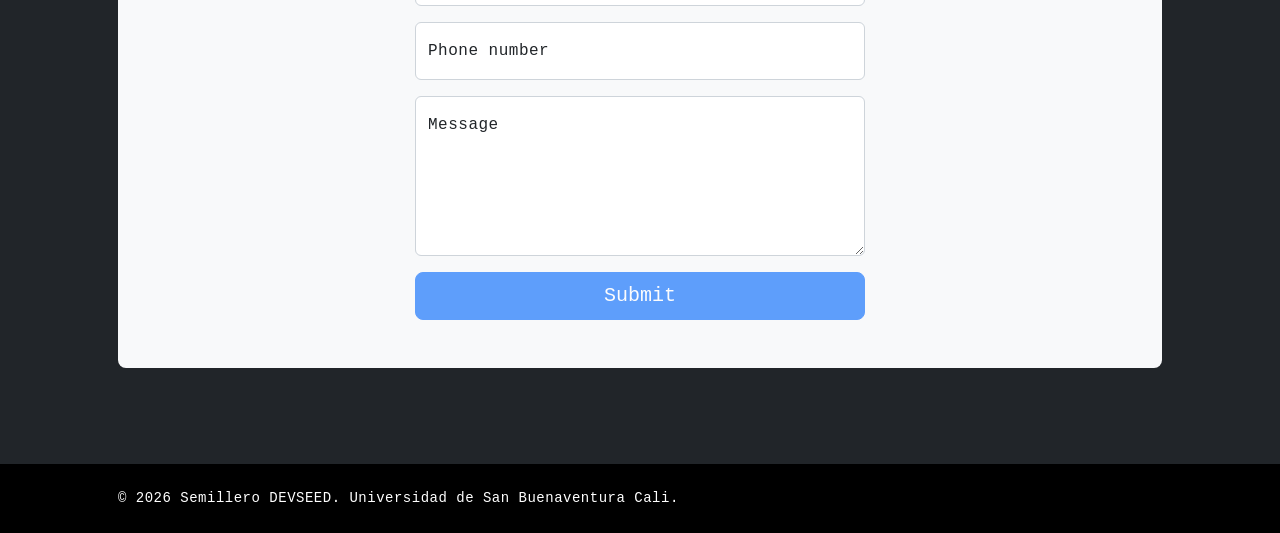
==== commit e1a701db: "Carrousel" ====
--- a/index.html
+++ b/index.html
@@ -17,6 +17,7 @@
         <link href="./css/bootstrap-icons.css" rel="stylesheet" />
         
         <link href="./css/styles.css" rel="stylesheet" />
+        <link href="./css/ownStyle.css" rel="stylesheet" />
     
     <!-- Cuerpo -->
 
@@ -195,15 +196,19 @@
                             </div>
                         </div>
                     </div>
-                    <div class="row gx-5">
-                        <div class="targeta col-lg-4 mb-5">
-                            <div class="card h-100 shadow border-0">
-                                <img class="card-img-center" src="./assets/img/taller5.png" alt="..." />
-                            </div>
-                        </div>
-                        <div class="targeta col-lg-4 mb-5">
-                            <div class="card h-100 shadow border-0">
-                                <img class="card-img-top" src="./assets/img/taller1.png" alt="..." />
+                    <div class="carousel-container">
+                        <div class="carousel-track" id="track">
+                            <div class="card targeta"><img src="./assets/img/taller1.png" alt="Unity 2D"></div>
+                            <div class="card targeta"><img src="./assets/img/taller2.png" alt="Pixel Art"></div>
+                            <div class="card targeta"><img src="./assets/img/taller3.png" alt="Ilustración"></div>
+                            <div class="card targeta"><img src="./assets/img/taller4.png" alt="Escenarios"></div>
+                            <div class="card targeta"><img src="./assets/img/taller5.png" alt="Personajes"></div>
+                        </div>
+                    </div>
+                    <!-- <div class="row gx-5">
+                        <div class="targeta col-lg-4 mb-5">
+                            <div class="card h-100 shadow border-0">
+                                <img class="card-img-center" src="./assets/img/taller1.png" alt="..." />
                             </div>
                         </div>
                         <div class="targeta col-lg-4 mb-5">
@@ -211,7 +216,22 @@
                                 <img class="card-img-top" src="./assets/img/taller2.png" alt="..." />
                             </div>
                         </div>
-                    </div>
+                        <div class="targeta col-lg-4 mb-5">
+                            <div class="card h-100 shadow border-0">
+                                <img class="card-img-top" src="./assets/img/taller3.png" alt="..." />
+                            </div>
+                        </div>
+                        <div class="targeta col-lg-4 mb-5">
+                            <div class="card h-100 shadow border-0">
+                                <img class="card-img-top" src="./assets/img/taller4.png" alt="..." />
+                            </div>
+                        </div>
+                        <div class="targeta col-lg-4 mb-5">
+                            <div class="card h-100 shadow border-0">
+                                <img class="card-img-top" src="./assets/img/taller5.png" alt="..." />
+                            </div>
+                        </div>
+                    </div> -->
                 </div>
             </section>
         </main>
@@ -335,5 +355,6 @@
         </footer>
 
         <script src="./js/bootstrap.bundle.min.js"></script>
+        <script src="./js/card.js"></script>
     </body>
 </html>
--- a/css/ownStyle.css
+++ b/css/ownStyle.css
@@ -0,0 +1,45 @@
+/* #carouselTalleres .card {
+    transition: transform 0.4s cubic-bezier(0.165, 0.84, 0.44, 1);
+    border-radius: 12px; 
+    overflow: hidden;
+} */
+
+/* #carouselTalleres .card:hover {
+    transform: scale(1.02); 
+    z-index: 10;
+} */
+
+/* .carousel-inner {
+    padding: 15px; 
+} */
+
+/* Ajuste de la velocidad de deslizamiento para que sea más armónica con los 3s */
+/* .carousel-item {
+    transition: transform 1s cubic-bezier(0.4, 0, 0.2, 1);
+} */
+
+.carousel-container {
+  width: 100%;
+  max-width: 1200px; /* Ajusta según tu diseño */
+  margin: auto;
+  overflow: hidden; /* Oculta lo que no está en las 3 posiciones */
+  position: relative;
+}
+
+.carousel-track {
+  display: flex;
+  transition: transform 0.8s ease-in-out; /* Suavidad del movimiento */
+  gap: 15px; /* Espaciado entre imágenes */
+}
+
+.card {
+  /* Cada tarjeta ocupa exactamente 1/3 del espacio menos el gap */
+  min-width: calc(33.333% - 10px); 
+  box-sizing: border-box;
+}
+
+.card img {
+  width: 100%;
+  display: block;
+  border-radius: 8px;
+}
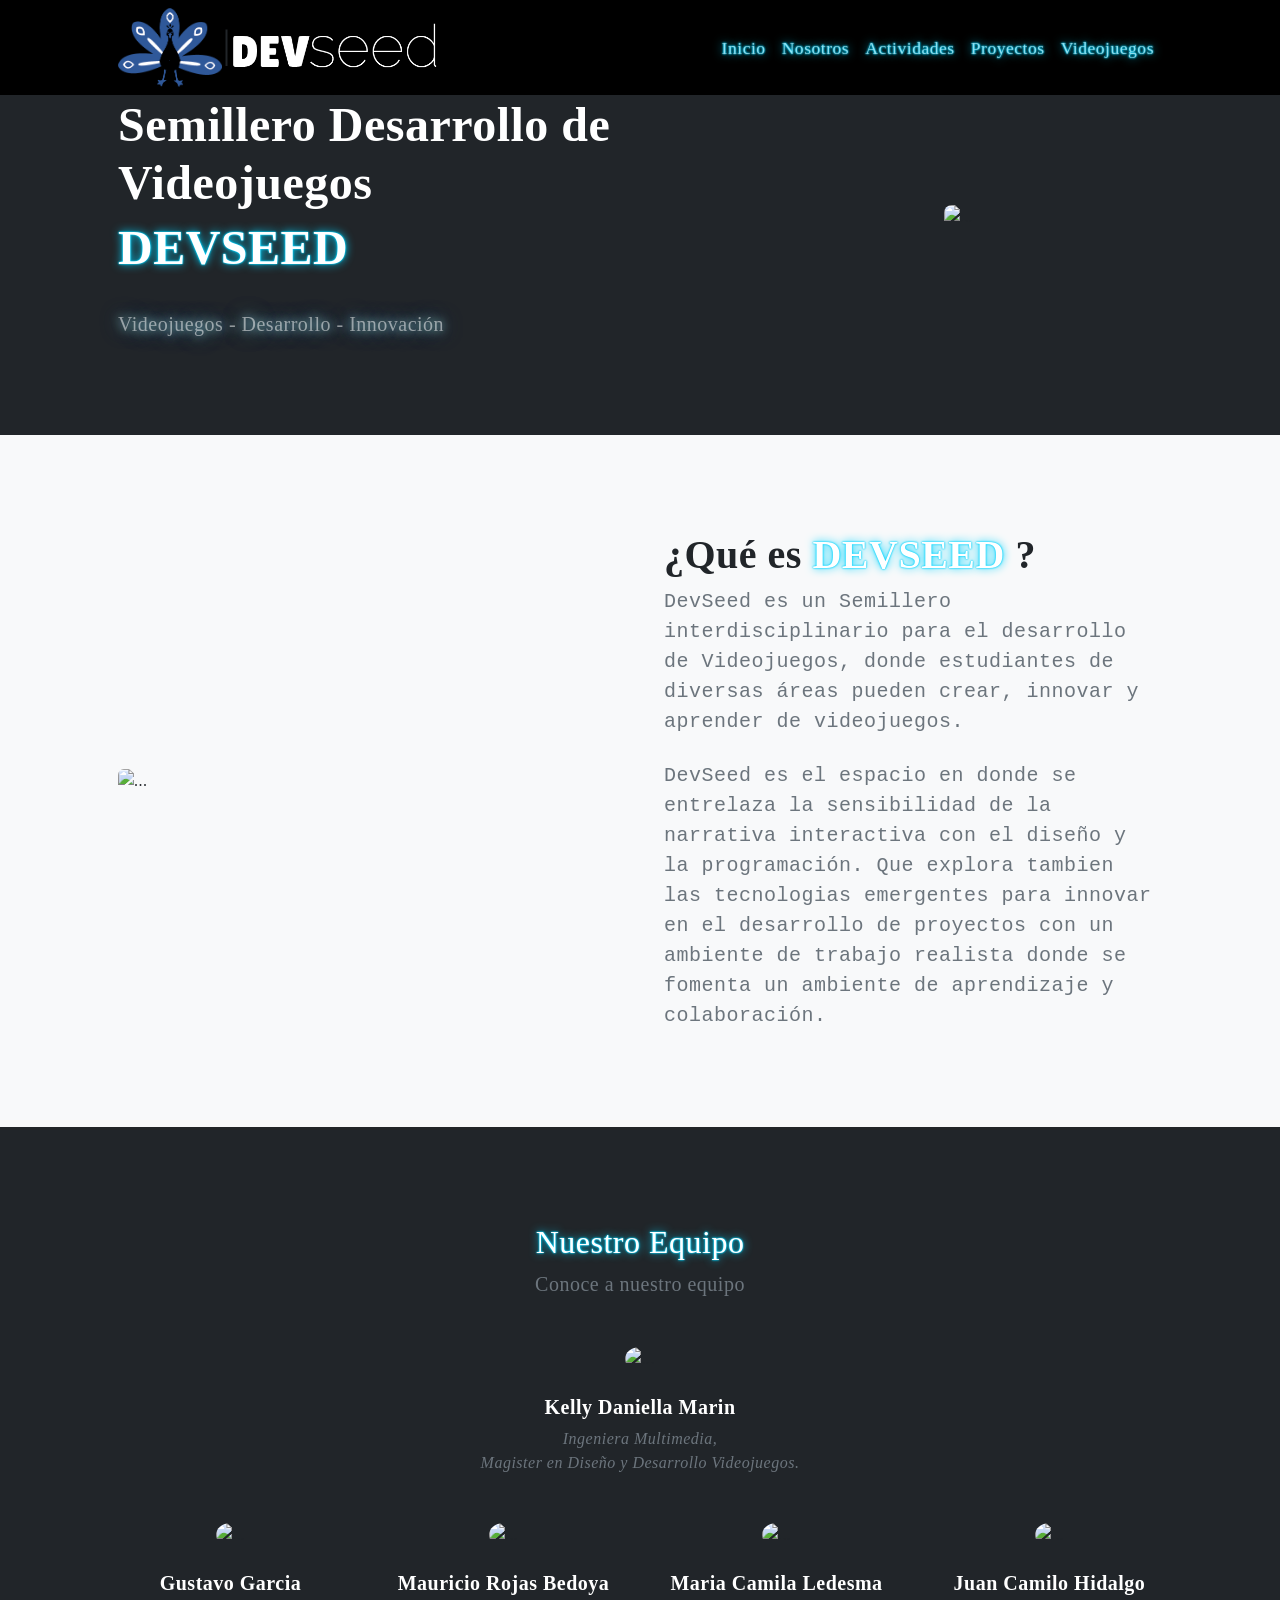
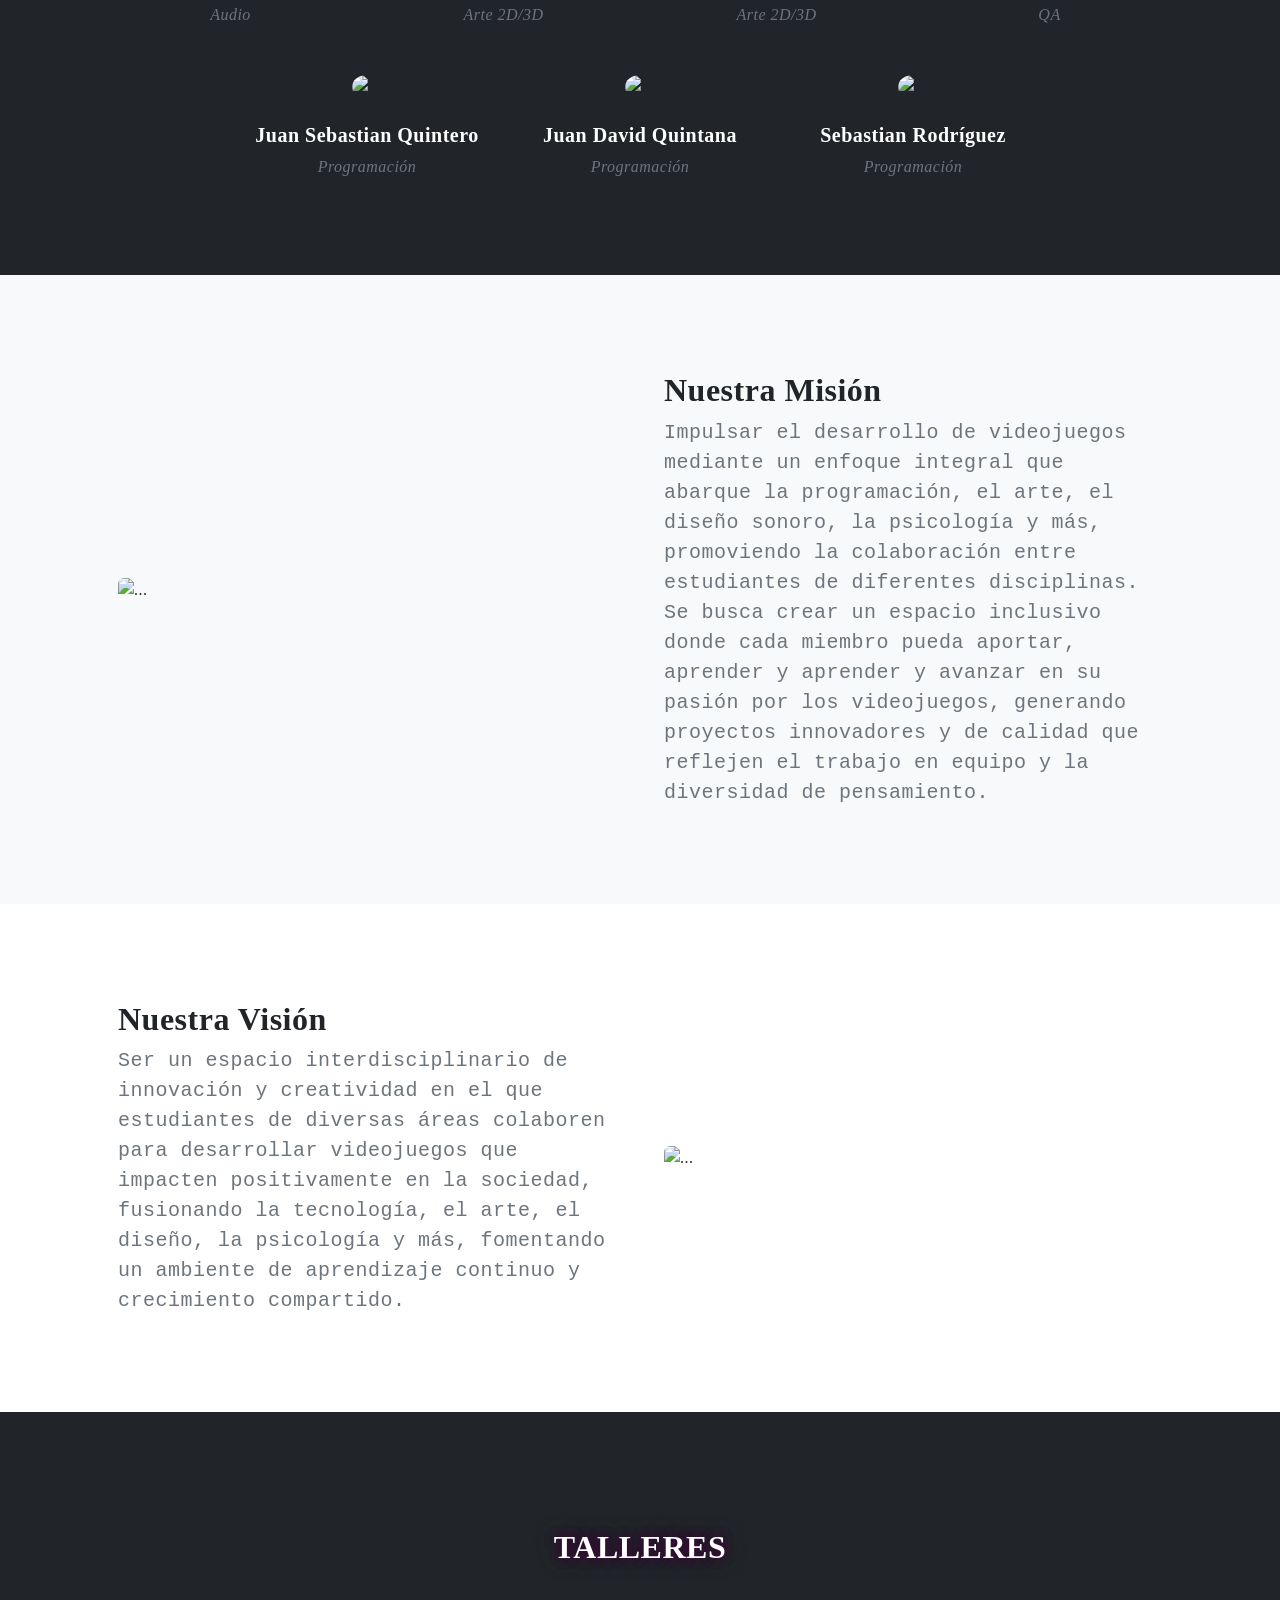
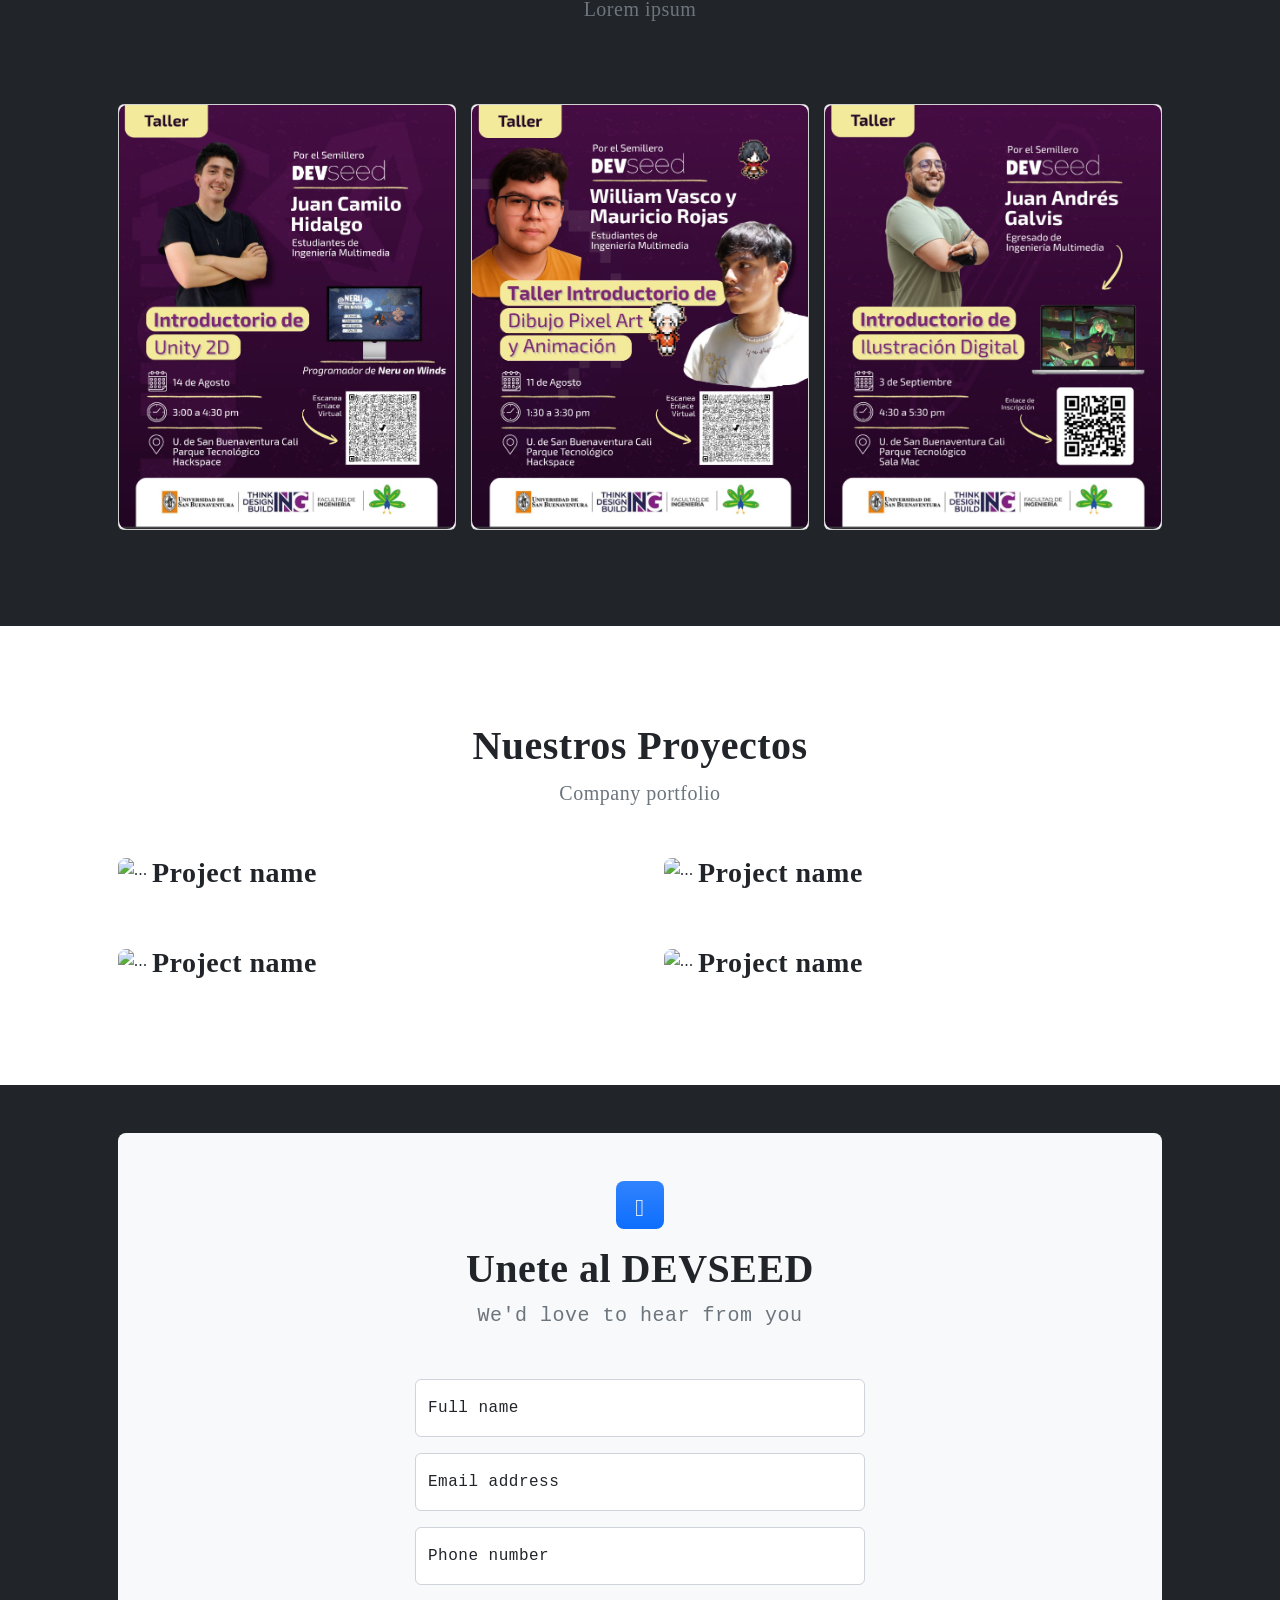
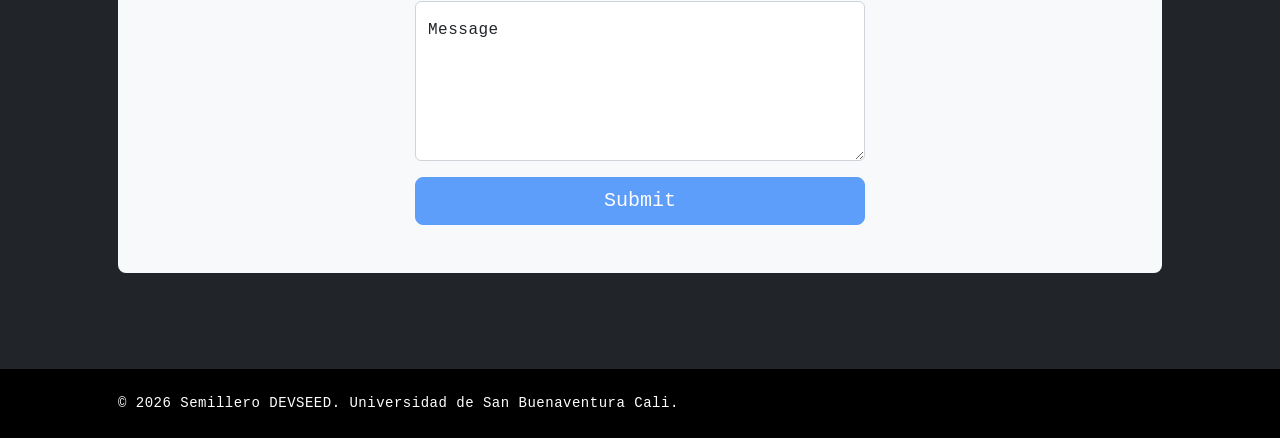
==== commit 98127e4a: "nevbar" ====
--- a/index.html
+++ b/index.html
@@ -28,8 +28,8 @@
             <!-- Intro -->
             
             <!-- Navegador-->
-            <nav class="navbar navbar-expand-lg navbar-dark bg-black">
-                <div class="container px-5" id="inicio">
+            <nav class="navbar navbar-expand-lg navbar-dark bg-black" id="inicio">
+                <div class="container px-5">
                     <!-- Imagenes en el navegador -->
                     <img class="img-fluid rounded-0 w-15 h-15" src="./assets/icon/icon.png" />
                     <h1 class=""> | </h1>
--- a/css/ownStyle.css
+++ b/css/ownStyle.css
@@ -1,23 +1,3 @@
-/* #carouselTalleres .card {
-    transition: transform 0.4s cubic-bezier(0.165, 0.84, 0.44, 1);
-    border-radius: 12px; 
-    overflow: hidden;
-} */
-
-/* #carouselTalleres .card:hover {
-    transform: scale(1.02); 
-    z-index: 10;
-} */
-
-/* .carousel-inner {
-    padding: 15px; 
-} */
-
-/* Ajuste de la velocidad de deslizamiento para que sea más armónica con los 3s */
-/* .carousel-item {
-    transition: transform 1s cubic-bezier(0.4, 0, 0.2, 1);
-} */
-
 .carousel-container {
   width: 100%;
   max-width: 1200px; /* Ajusta según tu diseño */
@@ -42,4 +22,13 @@
   width: 100%;
   display: block;
   border-radius: 8px;
+}
+
+#inicio {
+  position: fixed;
+  top: 0;
+  left: 0;
+  right: 0;
+  width: 100%;
+  z-index: 9999; /* Máxima prioridad visual */
 }
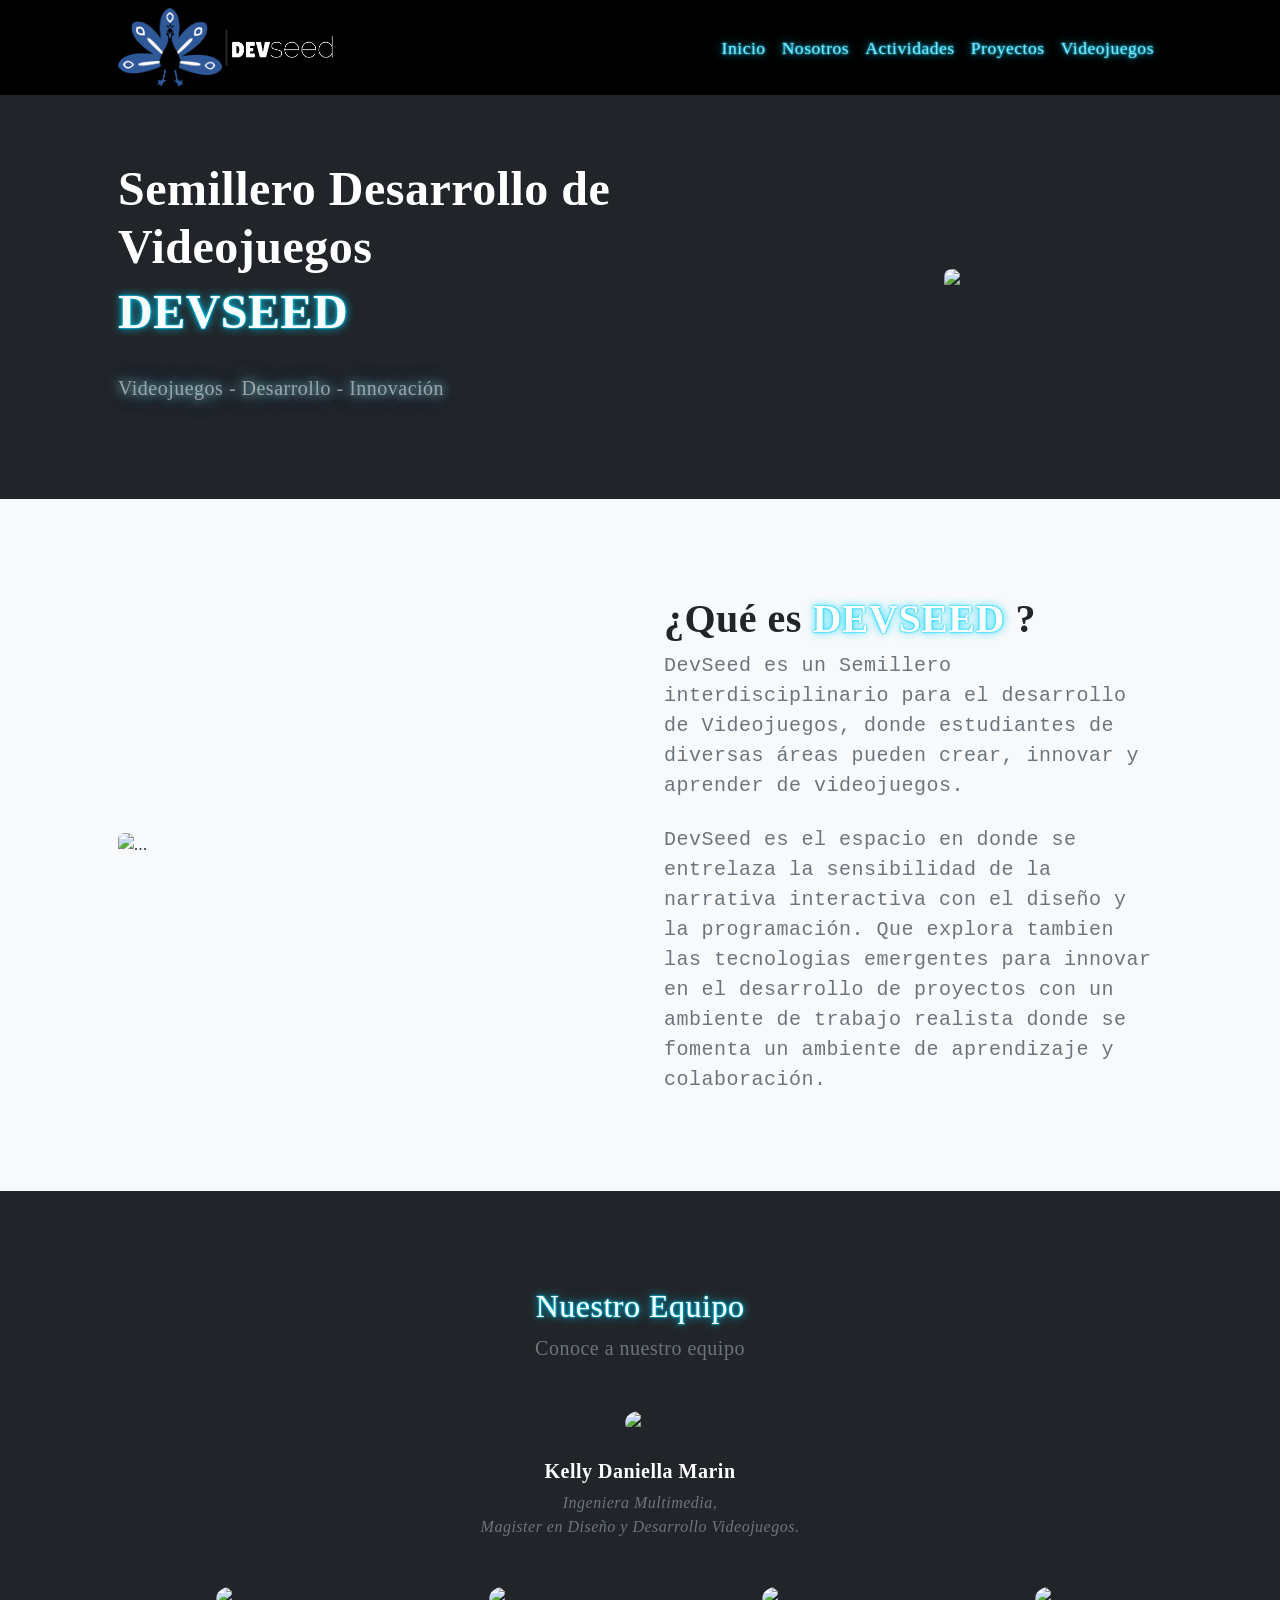
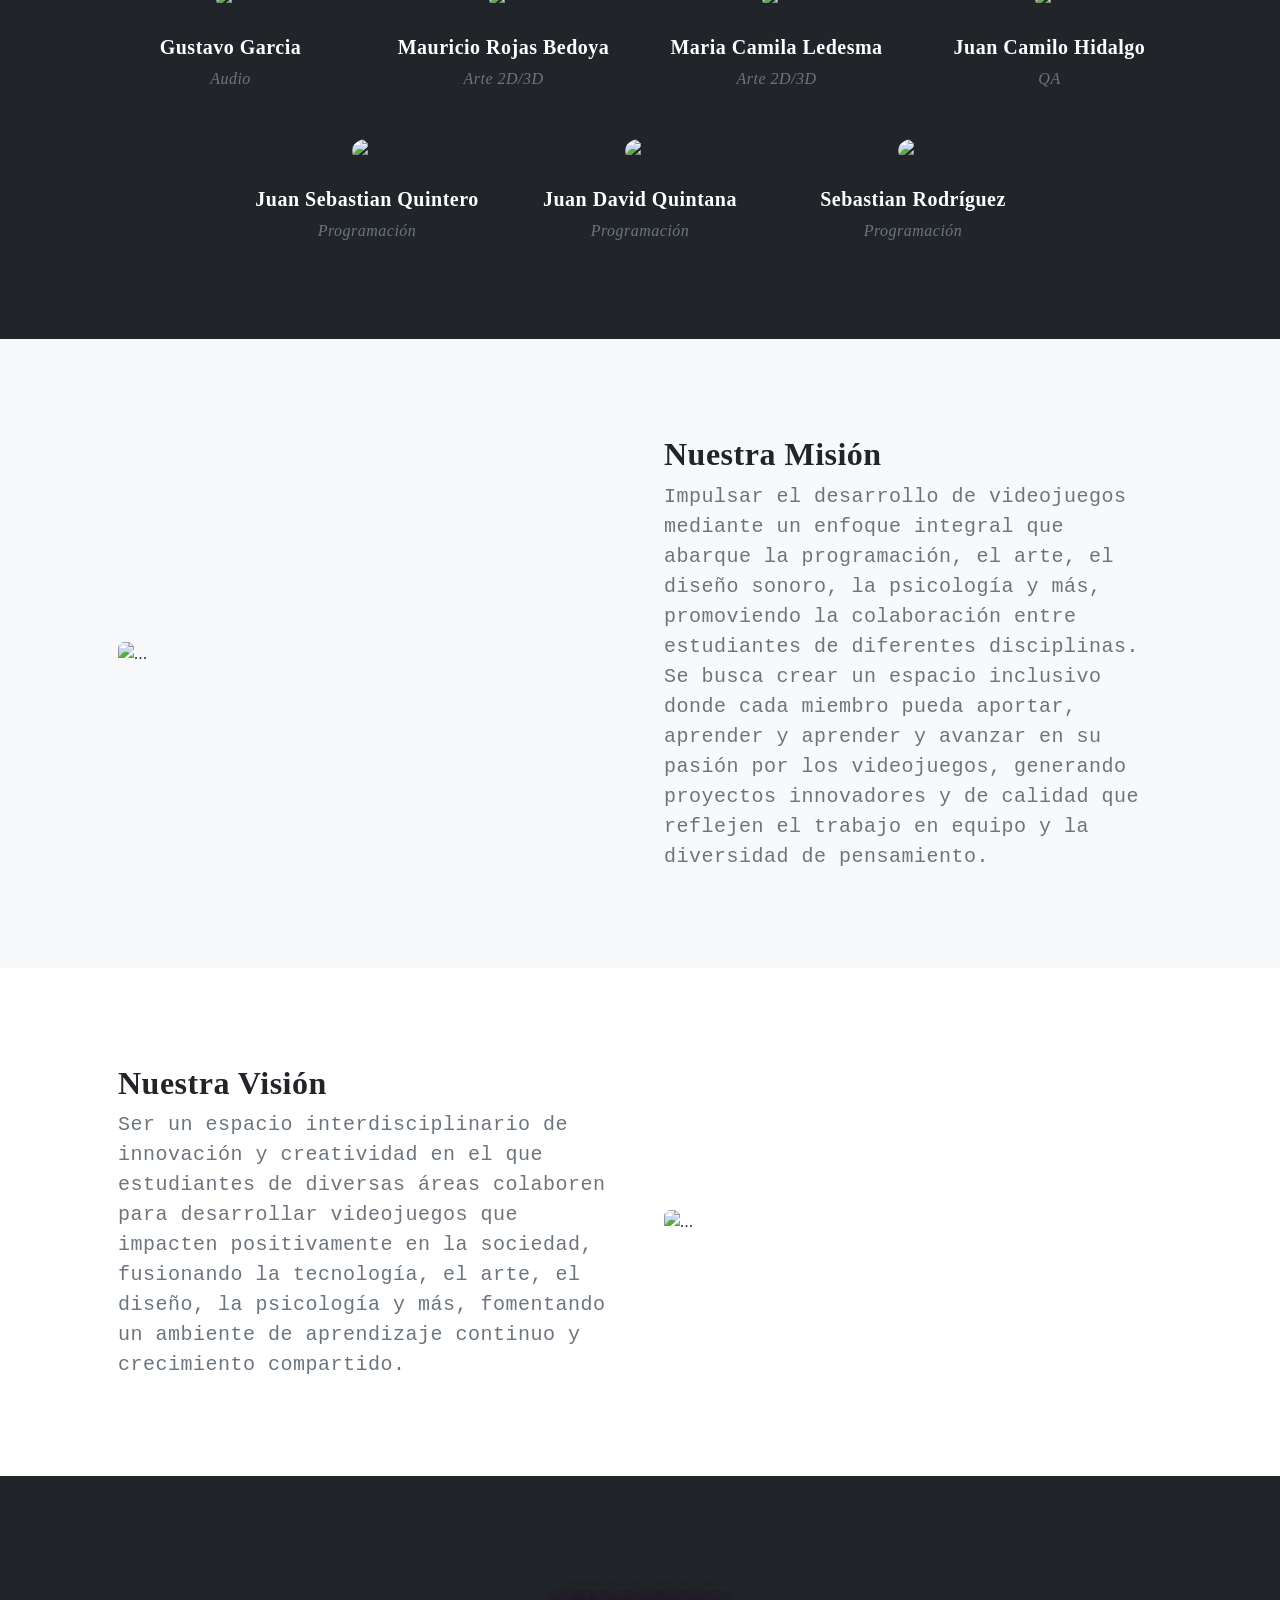
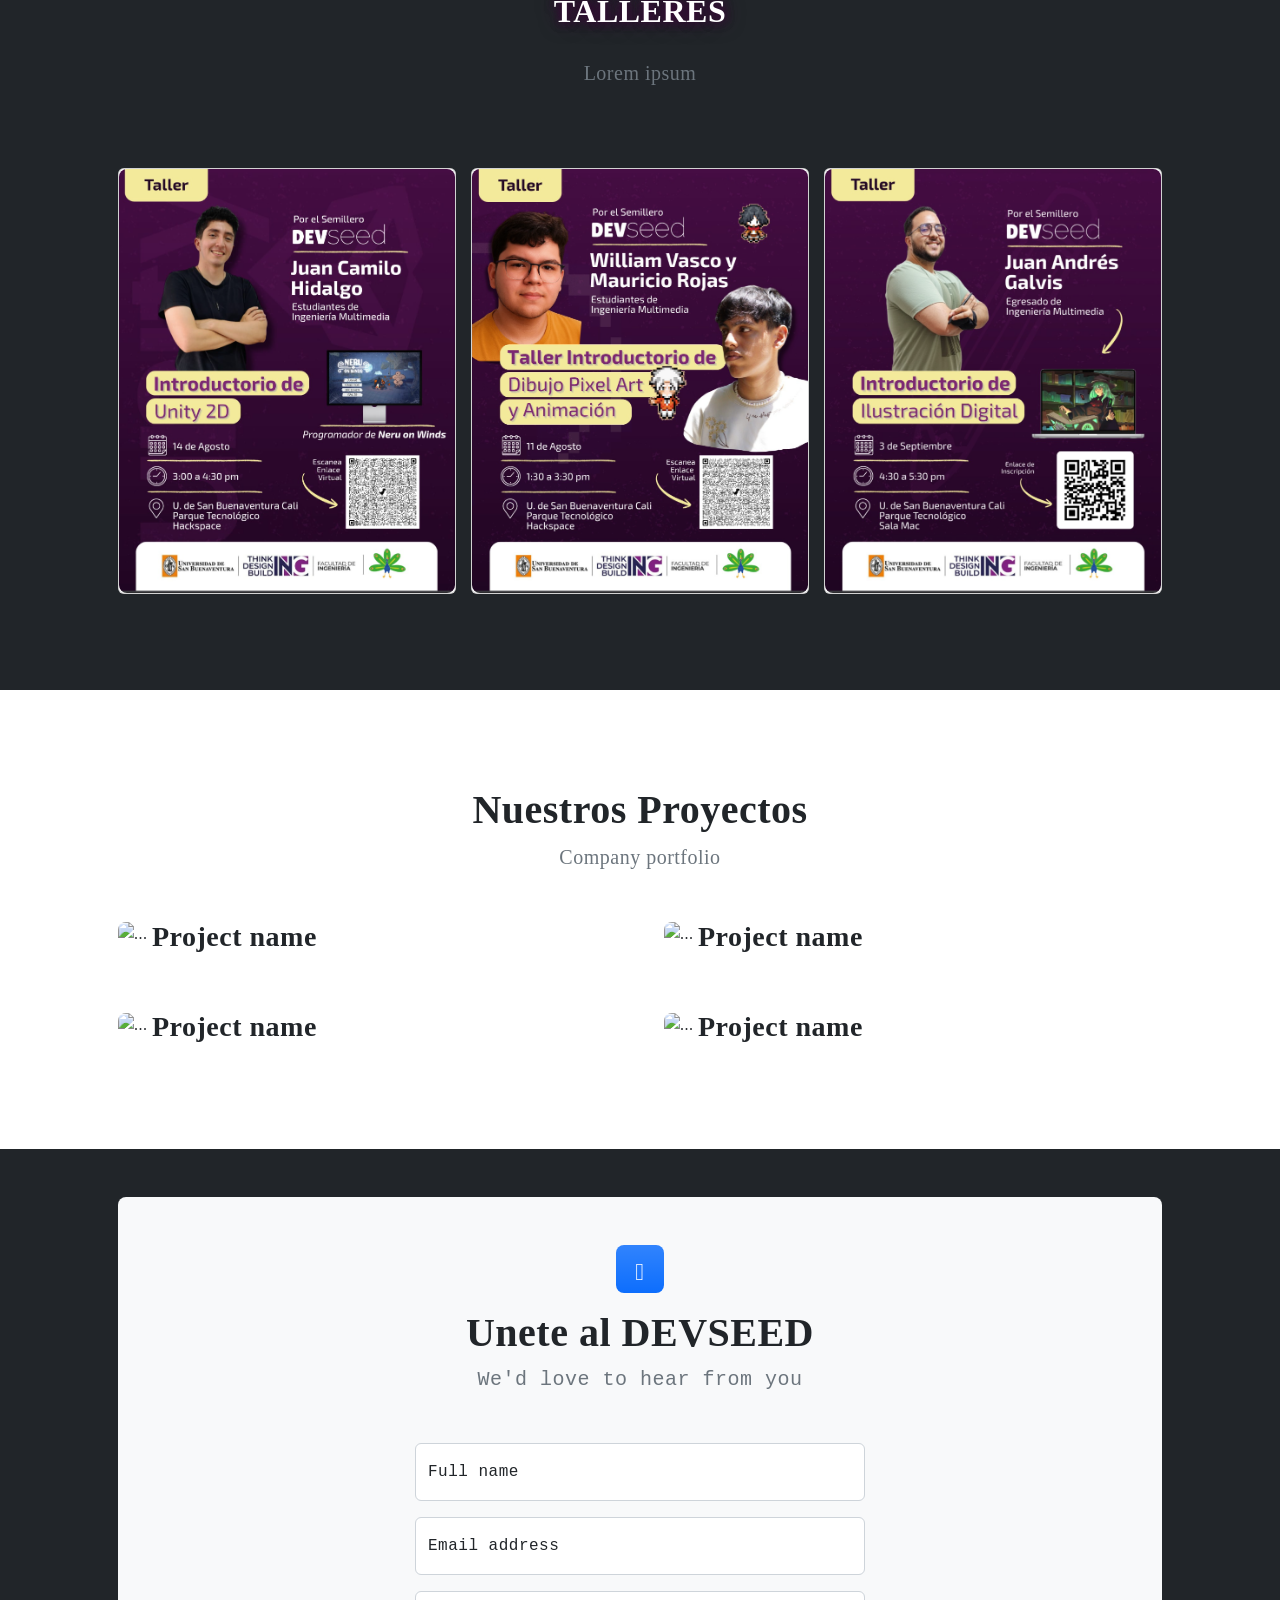
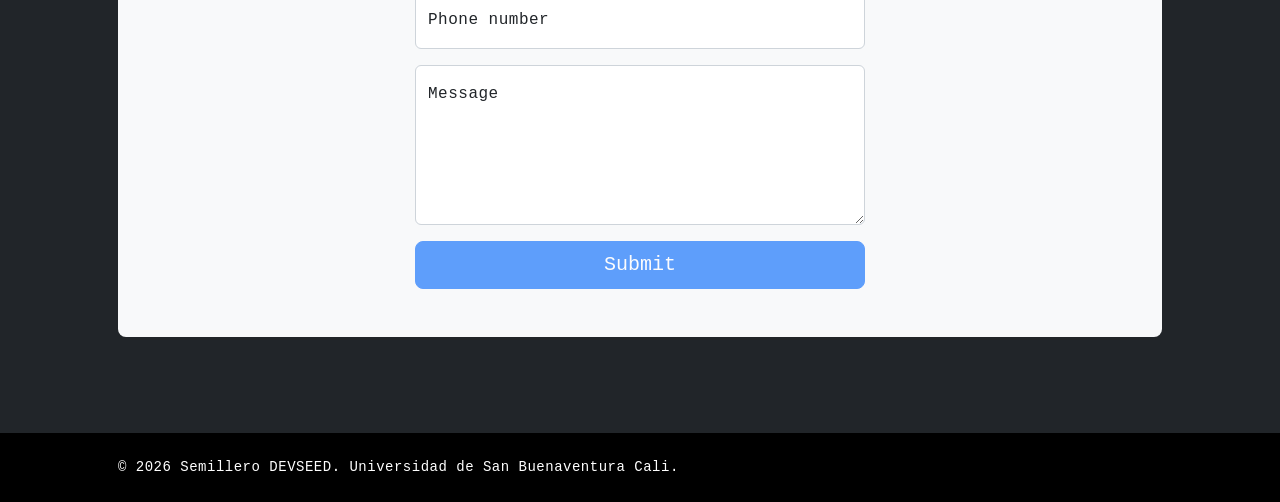
==== commit 85e2e5ef: "Barra de navegación arreglada" ====
--- a/index.html
+++ b/index.html
@@ -31,9 +31,9 @@
             <nav class="navbar navbar-expand-lg navbar-dark bg-black" id="inicio">
                 <div class="container px-5">
                     <!-- Imagenes en el navegador -->
-                    <img class="img-fluid rounded-0 w-15 h-15" src="./assets/icon/icon.png" />
+                    <img class="img-fluid rounded-0 w-10 h-10" src="./assets/icon/icon.png" />
                     <h1 class=""> | </h1>
-                    <img class="img-fluid rounded-0 w-20 h-20" src="./assets/img/titulo.png" />
+                    <img class="img-fluid rounded-0 w-10 h-10" src="./assets/img/titulo.png" />
                     
                     <!-- Referencias en el navegador-->
                     <button class="navbar-toggler" type="button" data-bs-toggle="collapse" data-bs-target="#navbarSupportedContent" aria-controls="navbarSupportedContent" aria-expanded="false" aria-label="Toggle navigation"><span class="navbar-toggler-icon"></span></button>
@@ -50,7 +50,7 @@
             </nav>
             <!-- Header-->
             <header class="bg-dark py-5">
-                <div class="container px-5">
+                <div class="container px-5" style="margin-top: 5%;">
                     <div class="row gx-5 align-items-center justify-content-center">
                         <div class="col-lg-8 col-xl-7 col-xxl-6">
                             <div class="my-5 text-center text-xl-start">
@@ -69,9 +69,9 @@
             <!-- SECCIONES -->
 
             <!-- ¿Que es DEVSEED? -->
-            <section class="py-5 bg-light" id="scroll-target">
-                <div class="container px-5 my-5">
-                    <div class="row gx-5 align-items-center" id="devseed">
+            <section class="py-5 bg-light" id="devseed" tabindex="-1">
+                <div class="container px-5 my-5">
+                    <div class="row gx-5 align-items-center">
                         <div class="col-lg-6"><img class="img-fluid rounded mb-5 mb-lg-0" src="https://dummyimage.com/600x400/343a40/6c757d" alt="..." /></div>
                         <div class="col-lg-6">
                             <h1><span class="fw-bolder"> ¿Qué es</span>
@@ -186,7 +186,7 @@
             </section>
 
             <!-- ACTIVIDADES / TALLERES -->
-            <section class="py-5 bg-dark" id="actividades">
+            <section class="py-5 bg-dark" id="actividades" tabindex="-1">
                 <div class="container px-5 my-5">
                     <div class="row gx-5 justify-content-center">
                         <div class=" col-lg-8 col-xl-6">
@@ -238,7 +238,7 @@
 
         <!-- PROYECTOS -->
 
-        <section class="py-5" id="proyectos">
+        <section class="py-5" id="proyectos" tabindex="-1">
                 <div class="container px-5 my-5">
                     <div class="text-center mb-5">
                         <h1 class="fw-bolder">Nuestros Proyectos</h1>
@@ -274,7 +274,7 @@
             </section>
 
         <!-- Formulario de Inscripción -->
-        <section class="py-5 bg-dark" id="formulario">
+        <section class="py-5 bg-dark" id="formulario" tabindex="-1">
                 <div class="container px-5">
                     <!-- Contact form-->
                     <div class="bg-light rounded-3 py-5 px-4 px-md-5 mb-5">
@@ -356,5 +356,6 @@
 
         <script src="./js/bootstrap.bundle.min.js"></script>
         <script src="./js/card.js"></script>
+        <script src="./js/movementSection.js"></script>
     </body>
 </html>
--- a/css/ownStyle.css
+++ b/css/ownStyle.css
@@ -1,3 +1,7 @@
+html {
+    scroll-behavior: smooth;
+}
+
 .carousel-container {
   width: 100%;
   max-width: 1200px; /* Ajusta según tu diseño */
@@ -31,4 +35,12 @@
   right: 0;
   width: 100%;
   z-index: 9999; /* Máxima prioridad visual */
+}
+
+/* Remove the default focus ring if it interferes with your aesthetic, 
+   but ensure you provide a subtle visual cue for accessibility */
+section[tabindex="-1"] {
+    /* Esto crea un espacio virtual arriba solo para el scroll */
+    scroll-margin-top: 80px; 
+    outline: none;
 }
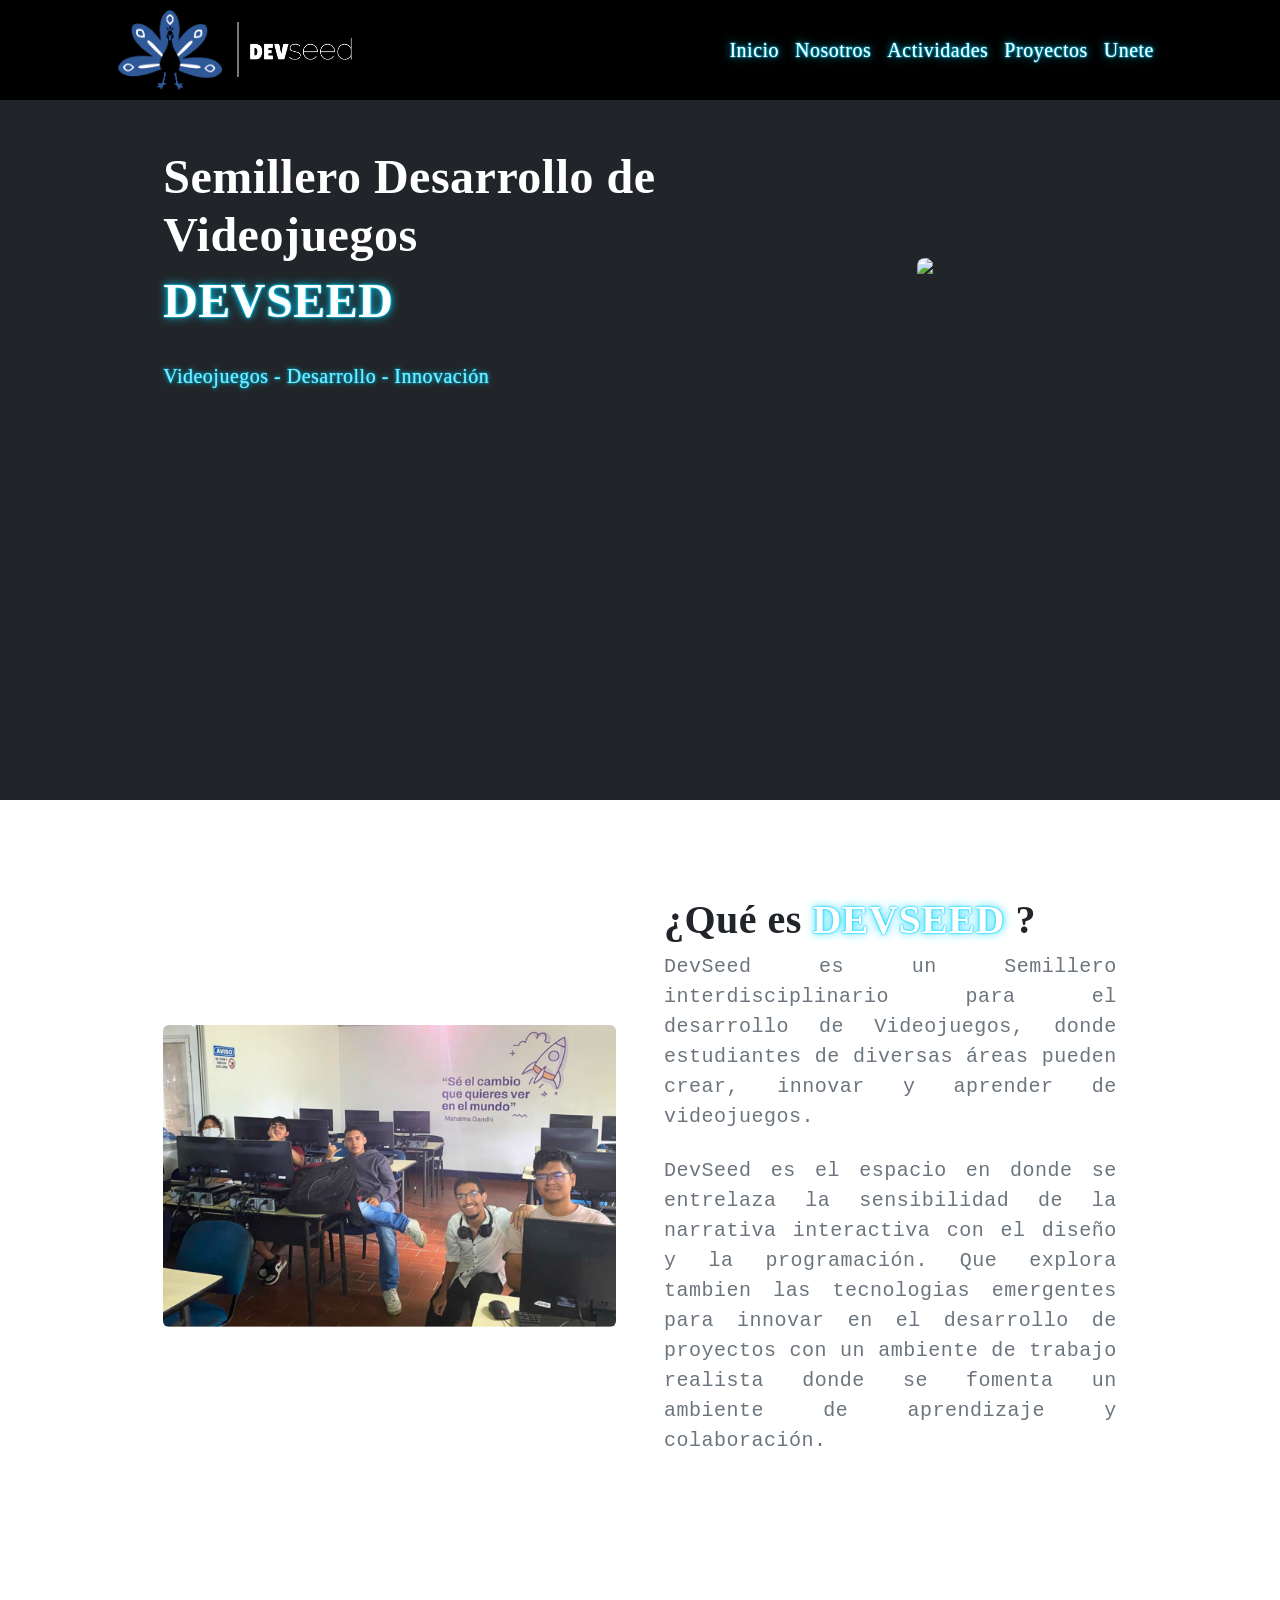
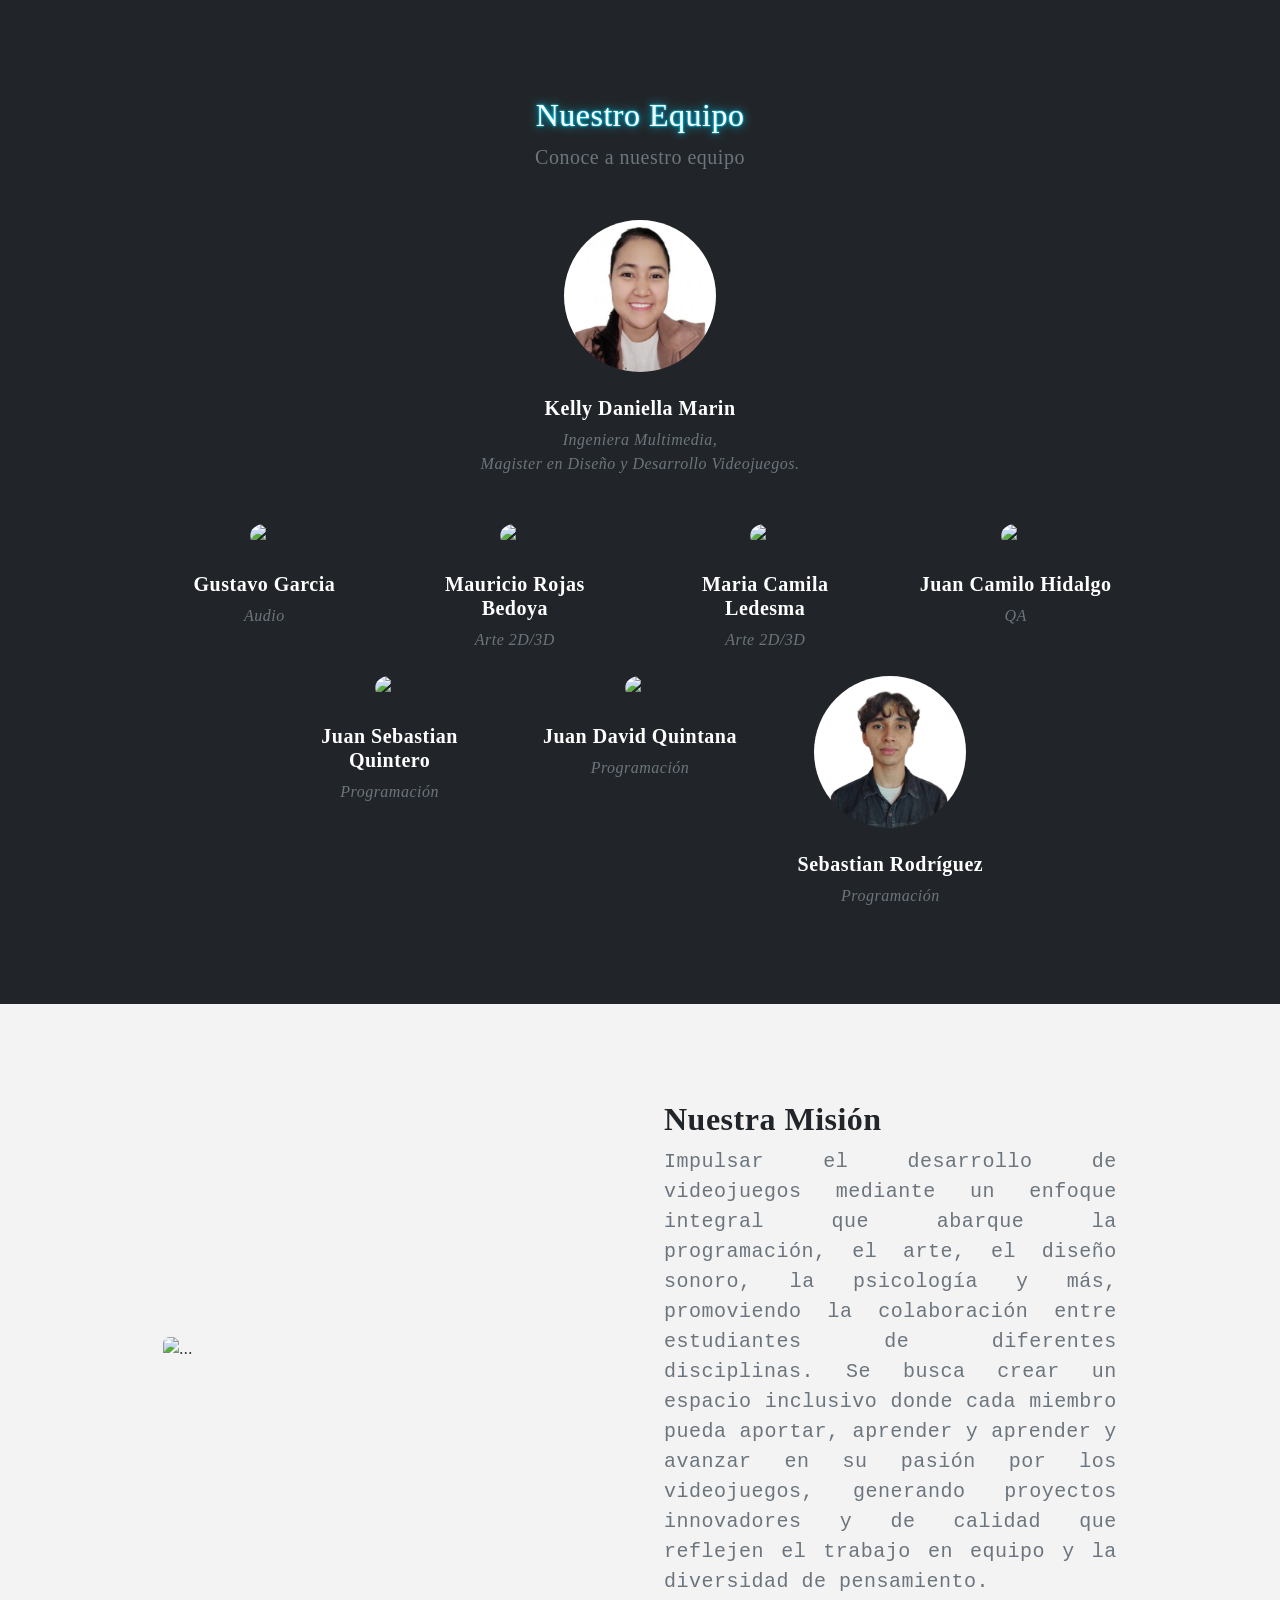
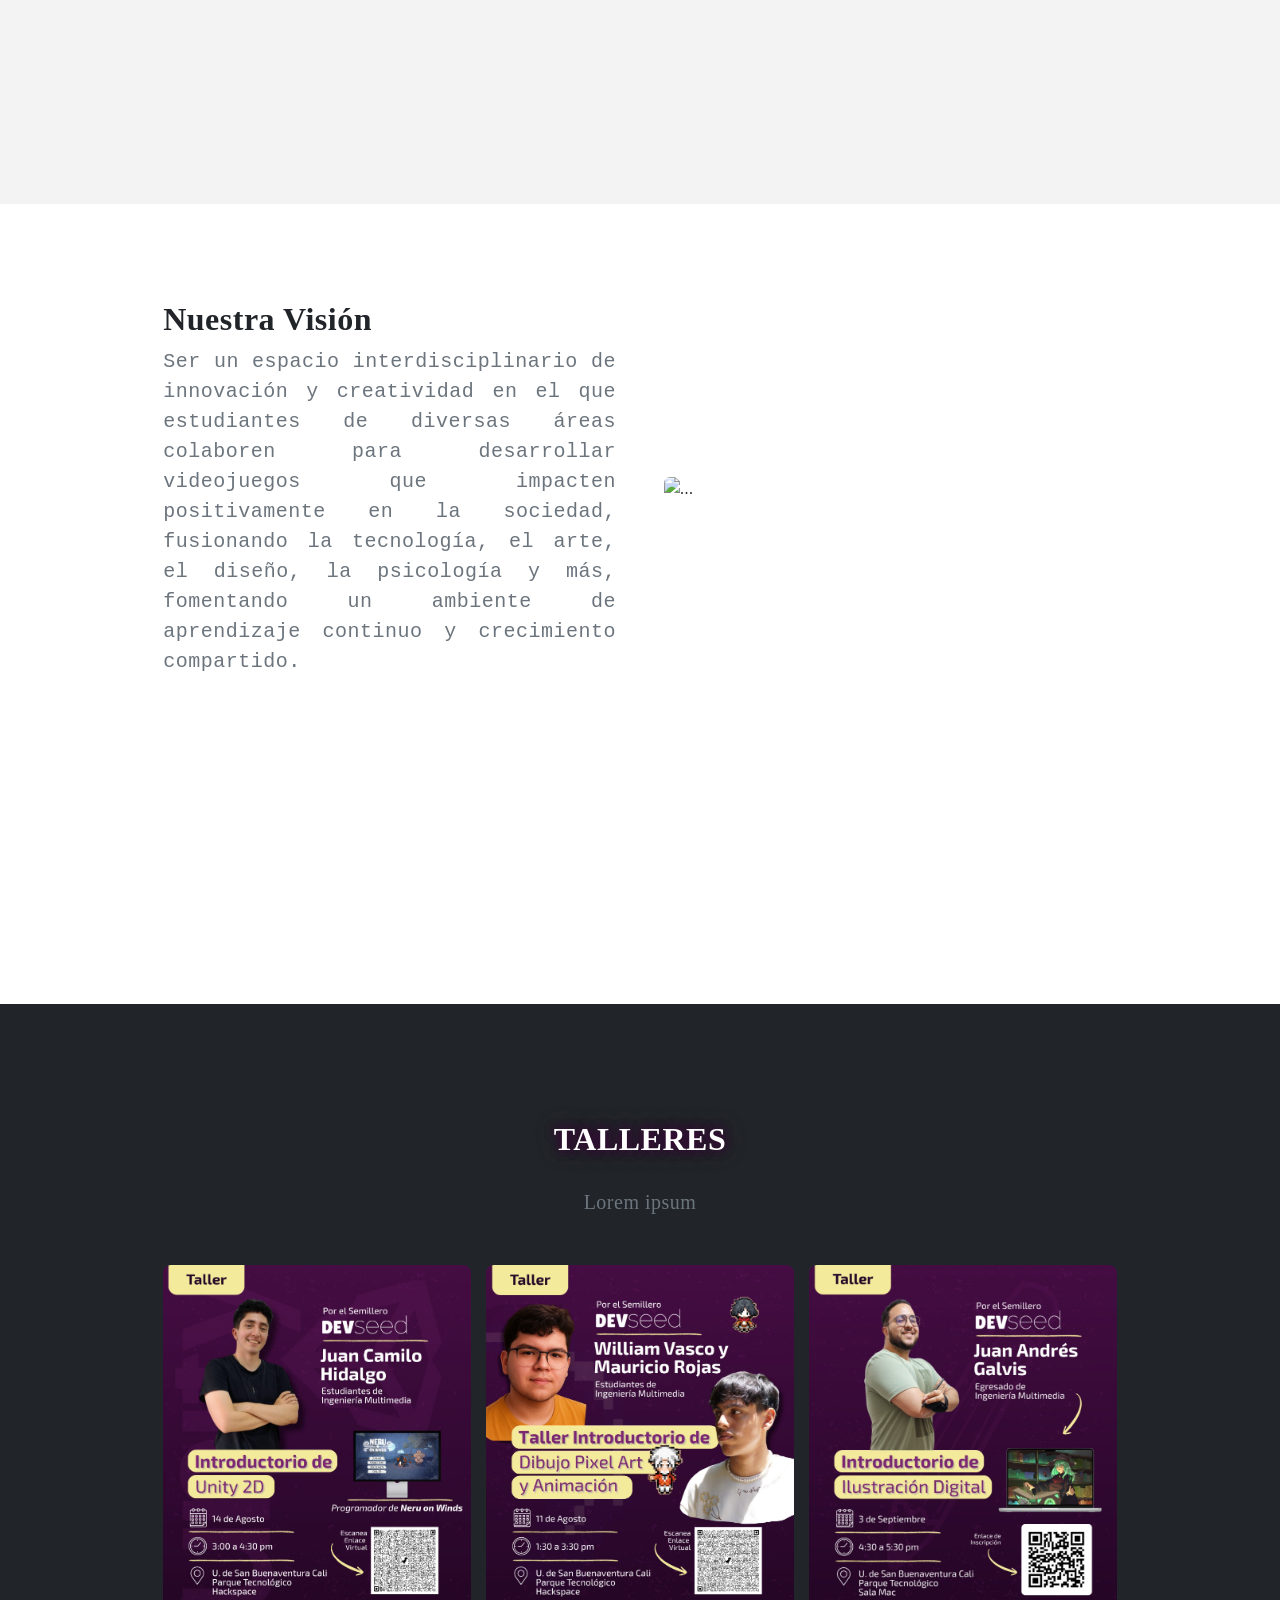
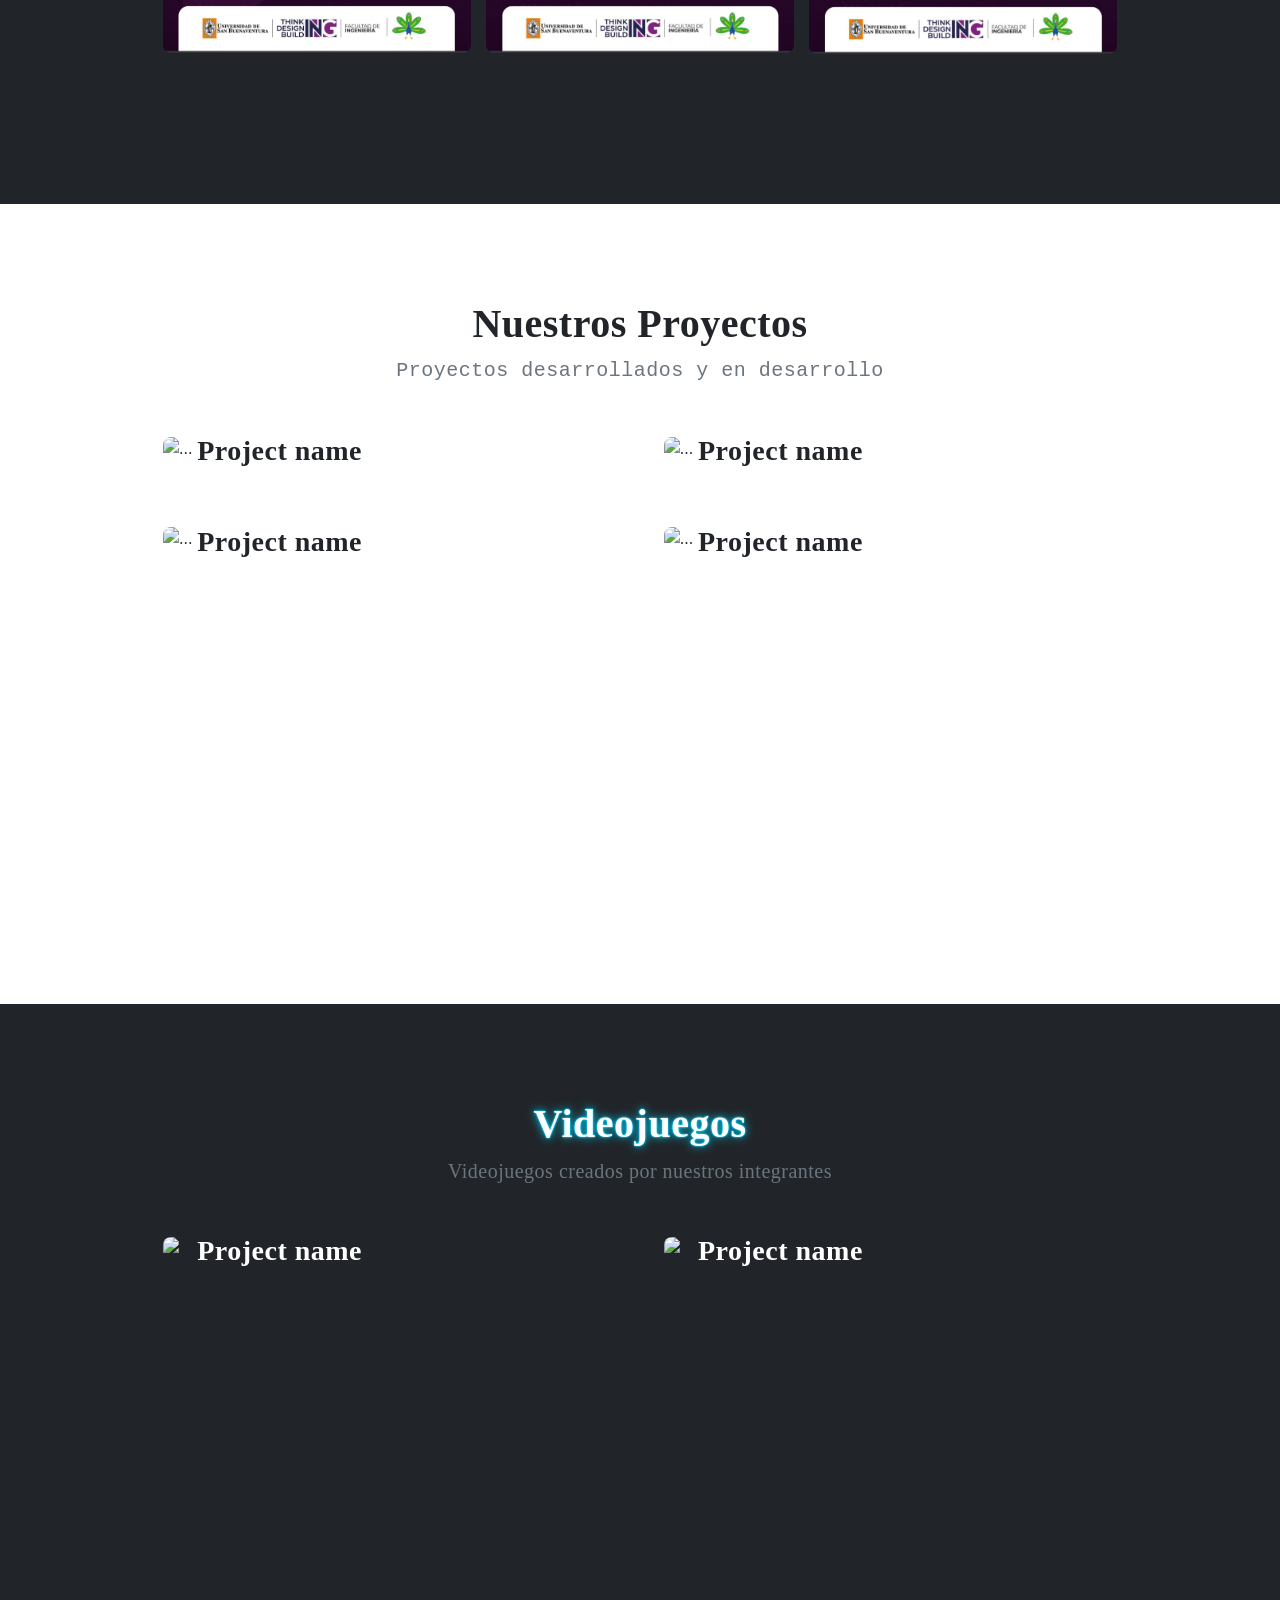
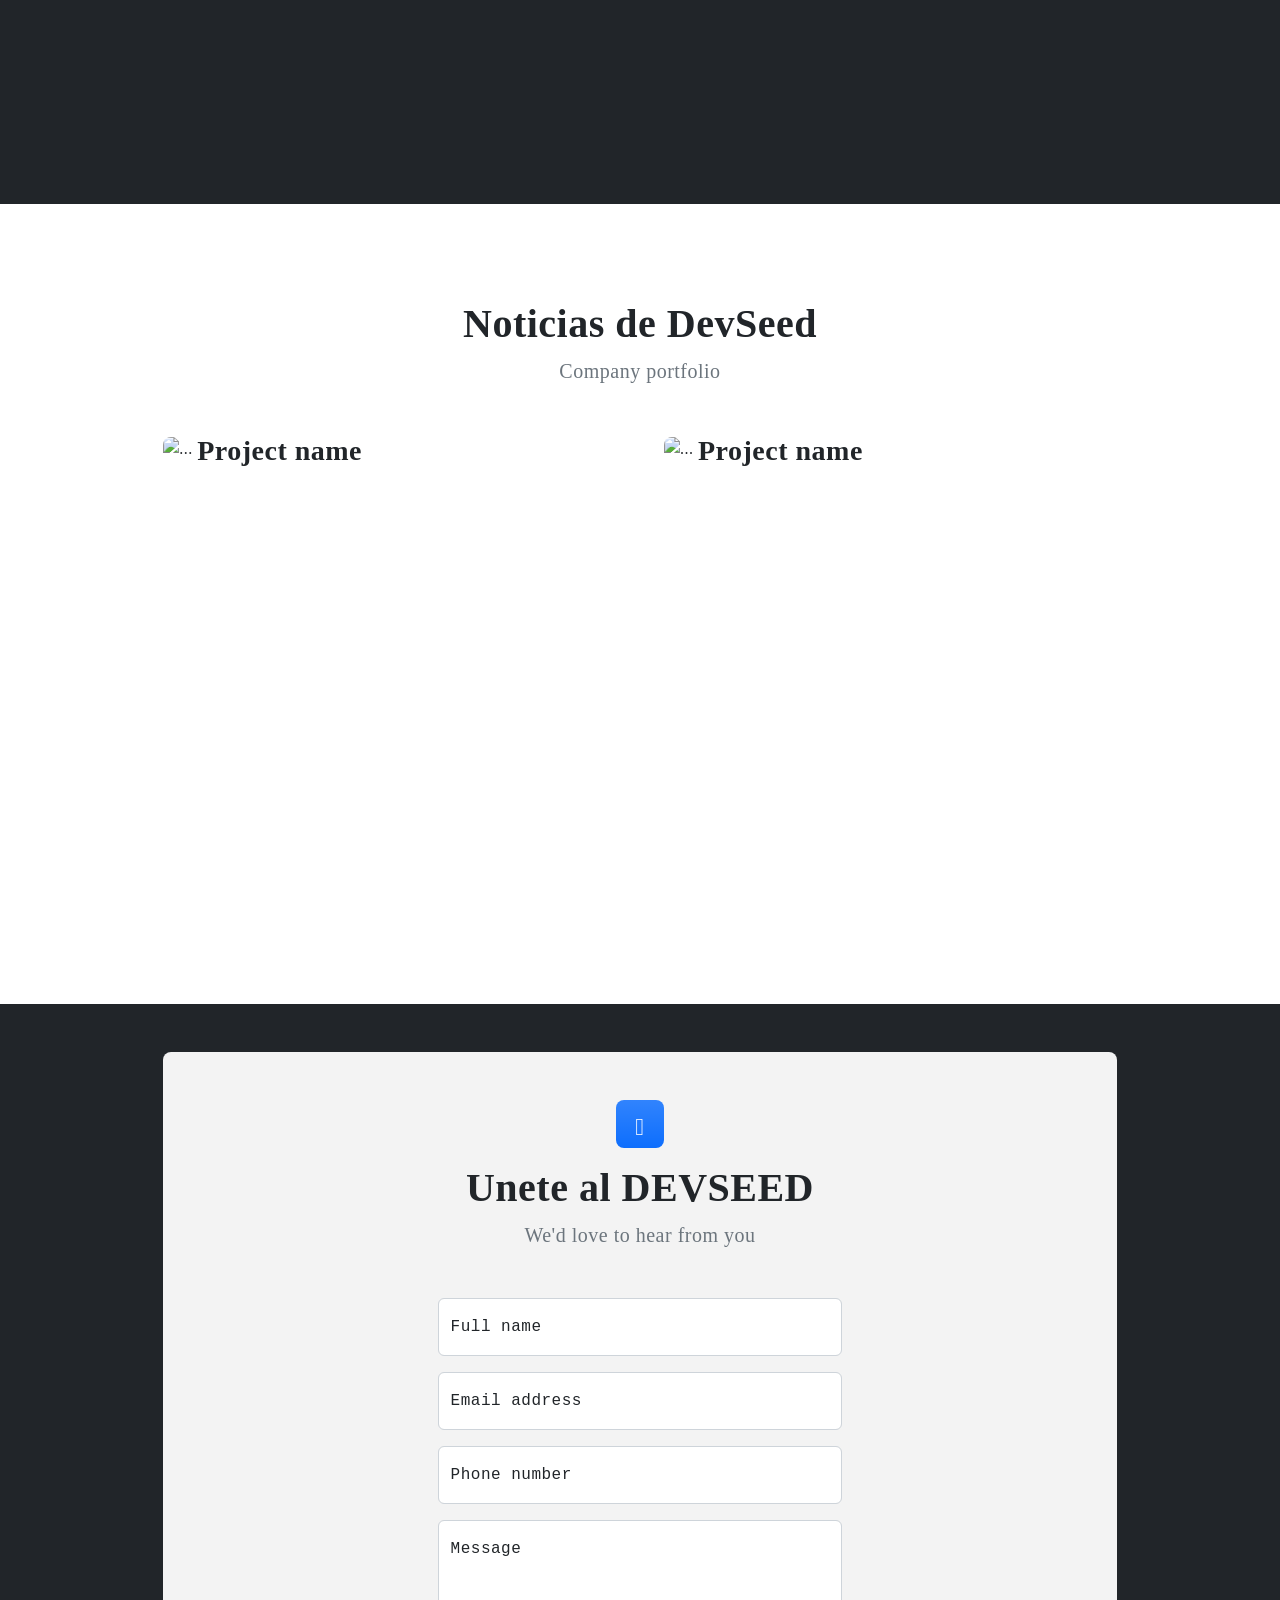
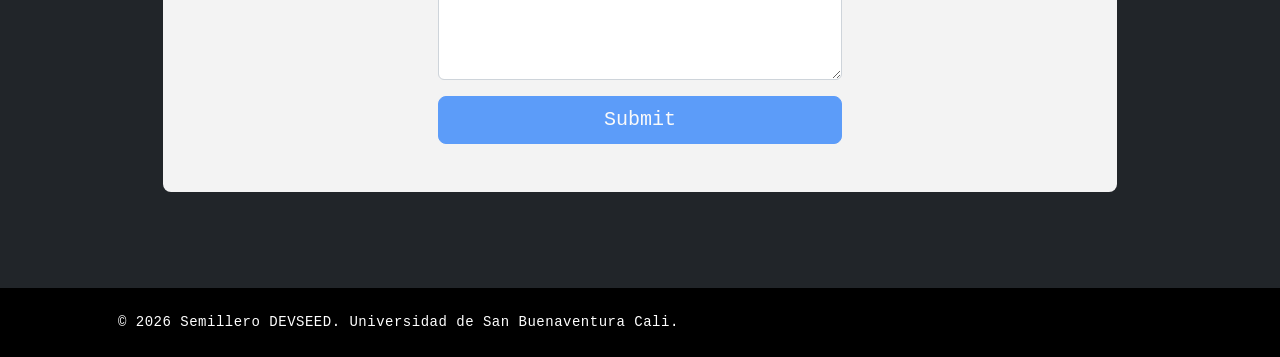
==== commit 920ec89f: "Actualización Grande Se modifico:  Comportamiento de la barra de navegación. Ahora se subraya cuando" ====
--- a/index.html
+++ b/index.html
@@ -31,34 +31,35 @@
             <nav class="navbar navbar-expand-lg navbar-dark bg-black" id="inicio">
                 <div class="container px-5">
                     <!-- Imagenes en el navegador -->
-                    <img class="img-fluid rounded-0 w-10 h-10" src="./assets/icon/icon.png" />
-                    <h1 class=""> | </h1>
-                    <img class="img-fluid rounded-0 w-10 h-10" src="./assets/img/titulo.png" />
+                    <img class="header img-fluid rounded-0 w-10 h-10 logo-icono" src="./assets/icon/icon.png" />
+                    <div class="header separador-vertical"> </div>
+                    <img class="header img-fluid rounded-0 w-15 h-20 logo-titulo" src="./assets/img/titulo.png" />
                     
                     <!-- Referencias en el navegador-->
                     <button class="navbar-toggler" type="button" data-bs-toggle="collapse" data-bs-target="#navbarSupportedContent" aria-controls="navbarSupportedContent" aria-expanded="false" aria-label="Toggle navigation"><span class="navbar-toggler-icon"></span></button>
                     <div class="collapse navbar-collapse" id="navbarSupportedContent">
-                        <ul class="navbar-nav ms-auto mb-2 mb-lg-0 text-brightTitle ">
-                            <li class="nav-item"><a class="nav-link" href="#inicio">Inicio</a></li>
+                        <ul class="navbar-nav ms-auto mb-2 mb-lg-0 text-brightTitle">
+                            <li class="nav-item"><a class="nav-link" href="#seed">Inicio</a></li>
                             <li class="nav-item"><a class="nav-link" href="#devseed">Nosotros</a></li>
                             <li class="nav-item"><a class="nav-link" href="#actividades">Actividades</a></li>
                             <li class="nav-item"><a class="nav-link" href="#proyectos">Proyectos</a></li>
-                            <li class="nav-item"><a class="nav-link" href="#formulario">Videojuegos</a></li>
+                            <li class="nav-item"><a class="nav-link" href="#formulario">Unete</a></li>
                         </ul>
                     </div>
                 </div>
             </nav>
             <!-- Header-->
-            <header class="bg-dark py-5">
-                <div class="container px-5" style="margin-top: 5%;">
+            <header class="bg-dark py-5 seccion" id="seed">
+                <div class="container px-5" style="margin-top: 5%;" >
                     <div class="row gx-5 align-items-center justify-content-center">
                         <div class="col-lg-8 col-xl-7 col-xxl-6">
                             <div class="my-5 text-center text-xl-start">
 
                                 <!-- INICIO -->
-                                <h1 class="display-5 fw-bolder text-white mb-2 titulo">Semillero Desarrollo de Videojuegos</h1>
-                                <h1 class="display-5 fw-bolder mb-2 text-brightTitle titulo" id="dev">DEVSEED</h1> <br>
+                                <h1 class="display-5 fw-bolder text-white mb-2" id="titulo-scramble">Semillero Desarrollo de Videojuegos</h1>
+                                <h1 class="display-5 fw-bolder mb-2 text-brightTitle" id="dev">DEVSEED</h1> <br>
                                 <p class="lead fw-normal text-white-50 mb-4 text-prescripts">Videojuegos - Desarrollo - Innovación</p>
+
                             </div>
                         </div>
                         <div class="col-xl-5 col-xxl-6 d-none d-xl-block text-center"><img class="img-fluid rounded-3 my-5" src="https://dummyimage.com/600x400/343a40/6c757d" alt="..." /></div>
@@ -69,10 +70,10 @@
             <!-- SECCIONES -->
 
             <!-- ¿Que es DEVSEED? -->
-            <section class="py-5 bg-light" id="devseed" tabindex="-1">
+            <section class="py-5 bg-white seccion" id="devseed" tabindex="-1">
                 <div class="container px-5 my-5">
                     <div class="row gx-5 align-items-center">
-                        <div class="col-lg-6"><img class="img-fluid rounded mb-5 mb-lg-0" src="https://dummyimage.com/600x400/343a40/6c757d" alt="..." /></div>
+                        <div class="col-lg-6"><img class="img-fluid rounded mb-5 mb-lg-0" src="./assets/img/que_es.png" alt="..." /></div>
                         <div class="col-lg-6">
                             <h1><span class="fw-bolder"> ¿Qué es</span>
                                 <span class="text-brightTitle fw-bolder">DEVSEED</span>
@@ -87,7 +88,7 @@
             
             <!-- INTEGRANTES  -->
 
-            <section class="py-5 bg-dark">
+            <section class="py-5 bg-dark seccion">
                 <div class="container px-5 my-5">
                     <div class="text-center">
                         <h2 class=" text-brightTitle">Nuestro Equipo</h2>
@@ -97,7 +98,7 @@
                     <div class="row row-cols-1 justify-content-center mb-5">
                         <div class="col mb-5 mb-5 mb-xl-0">
                             <div class="text-center">
-                                <img class="img-fluid rounded-circle mb-4 px-4" src="https://dummyimage.com/150x150/ced4da/6c757d" alt="..." />
+                                <img class="img-fluid rounded-circle mb-4 px-4" src="./assets/img/kellyMarin.png" style="width: 200px;" alt="Kelly Marin" />
                                 <h5 class="fw-bolder text-white">Kelly Daniella Marin</h5>
                                 <div class="fst-italic text-muted">Ingeniera Multimedia, <br> Magister en Diseño y Desarrollo Videojuegos.</div>
                             </div>
@@ -148,7 +149,7 @@
                         </div>
                         <div class="col mb-5 mb-5 mb-xl-0">
                             <div class="text-center">
-                                <img class="img-fluid rounded-circle mb-4 px-4" src="https://dummyimage.com/150x150/ced4da/6c757d" alt="..." />
+                                <img class="img-fluid rounded-circle mb-4 px-4" src="./assets/img/sebastian.png" style="width: 200px;" alt="..." />
                                 <h5 class="fw-bolder text-white">Sebastian Rodríguez</h5>
                                 <div class="fst-italic text-muted">Programación</div>
                             </div>
@@ -160,7 +161,7 @@
             <!-- MISIÓN Y VISIÓN -->
 
             <!-- MISIÓN -->
-            <section class="py-5 bg-light" id="scroll-target">
+            <section class="py-5 bg-light seccion" id="scroll-target">
                 <div class="container px-5 my-5 linea">
                     <div class="row gx-5 align-items-center">
                         <div class="col-lg-6"><img class="img-fluid rounded mb-5 mb-lg-0" src="https://dummyimage.com/600x400/343a40/6c757d" alt="..." /></div>
@@ -173,7 +174,7 @@
             </section>
 
             <!-- VISIÓN -->
-            <section class="py-5">
+            <section class="py-5 seccion">
                 <div class="container px-5 my-5">
                     <div class="row gx-5 align-items-center">
                         <div class="col-lg-6 order-first order-lg-last"><img class="img-fluid rounded mb-5 mb-lg-0" src="https://dummyimage.com/600x400/343a40/6c757d" alt="..." /></div>
@@ -186,7 +187,7 @@
             </section>
 
             <!-- ACTIVIDADES / TALLERES -->
-            <section class="py-5 bg-dark" id="actividades" tabindex="-1">
+            <section class="py-5 bg-dark seccion" id="actividades" tabindex="-1">
                 <div class="container px-5 my-5">
                     <div class="row gx-5 justify-content-center">
                         <div class=" col-lg-8 col-xl-6">
@@ -205,43 +206,78 @@
                             <div class="card targeta"><img src="./assets/img/taller5.png" alt="Personajes"></div>
                         </div>
                     </div>
-                    <!-- <div class="row gx-5">
-                        <div class="targeta col-lg-4 mb-5">
-                            <div class="card h-100 shadow border-0">
-                                <img class="card-img-center" src="./assets/img/taller1.png" alt="..." />
-                            </div>
-                        </div>
-                        <div class="targeta col-lg-4 mb-5">
-                            <div class="card h-100 shadow border-0">
-                                <img class="card-img-top" src="./assets/img/taller2.png" alt="..." />
-                            </div>
-                        </div>
-                        <div class="targeta col-lg-4 mb-5">
-                            <div class="card h-100 shadow border-0">
-                                <img class="card-img-top" src="./assets/img/taller3.png" alt="..." />
-                            </div>
-                        </div>
-                        <div class="targeta col-lg-4 mb-5">
-                            <div class="card h-100 shadow border-0">
-                                <img class="card-img-top" src="./assets/img/taller4.png" alt="..." />
-                            </div>
-                        </div>
-                        <div class="targeta col-lg-4 mb-5">
-                            <div class="card h-100 shadow border-0">
-                                <img class="card-img-top" src="./assets/img/taller5.png" alt="..." />
-                            </div>
-                        </div>
-                    </div> -->
-                </div>
-            </section>
-        </main>
+                </div>
+            </section>
+        
 
         <!-- PROYECTOS -->
 
-        <section class="py-5" id="proyectos" tabindex="-1">
+            <section class="py-5 seccion" id="proyectos" tabindex="-1">
                 <div class="container px-5 my-5">
                     <div class="text-center mb-5">
                         <h1 class="fw-bolder">Nuestros Proyectos</h1>
+                        <p class="lead fw-normal text-muted mb-0 text-normal text-center">Proyectos desarrollados y en desarrollo</p>
+                    </div>
+                    <div class="row gx-5">
+                        <div class="col-lg-6">
+                            <div class="position-relative mb-5">
+                                <img class="img-fluid rounded-3 mb-3" src="https://dummyimage.com/600x400/343a40/6c757d" alt="..." />
+                                <a class="h3 fw-bolder text-decoration-none link-dark stretched-link" href="#!">Project name</a>
+                            </div>
+                        </div>
+                        <div class="col-lg-6">
+                            <div class="position-relative mb-5">
+                                <img class="img-fluid rounded-3 mb-3" src="https://dummyimage.com/600x400/343a40/6c757d" alt="..." />
+                                <a class="h3 fw-bolder text-decoration-none link-dark stretched-link" href="#!">Project name</a>
+                            </div>
+                        </div>
+                        <div class="col-lg-6">
+                            <div class="position-relative mb-5 mb-lg-0">
+                                <img class="img-fluid rounded-3 mb-3" src="https://dummyimage.com/600x400/343a40/6c757d" alt="..." />
+                                <a class="h3 fw-bolder text-decoration-none link-dark stretched-link" href="#!">Project name</a>
+                            </div>
+                        </div>
+                        <div class="col-lg-6">
+                            <div class="position-relative">
+                                <img class="img-fluid rounded-3 mb-3" src="https://dummyimage.com/600x400/343a40/6c757d" alt="..." />
+                                <a class="h3 fw-bolder text-decoration-none link-dark stretched-link" href="#!">Project name</a>
+                            </div>
+                        </div>
+                    </div>
+                </div>
+            </section>
+
+        <!-- Videojuegos -->
+
+            <section class="py-5 bg-dark seccion" tabindex="-1">
+                <div class="container px-5 my-5">
+                    <div class="text-center mb-5">
+                        <h1 class="fw-bolder text-brightTitle">Videojuegos</h1>
+                        <p class="lead fw-normal text-muted text-normal-centrado mb-0">Videojuegos creados por nuestros integrantes</p>
+                    </div>
+                    <div class="row gx-5">
+                        <div class="col-lg-6">
+                            <div class="position-relative mb-5">
+                                <img class="img-fluid rounded-3 mb-3" src="https://dummyimage.com/600x400/343a40/6c757d" alt="..." />
+                                <a class="h3 fw-bolder text-decoration-none stretched-link text-white" href="#!">Project name</a>
+                            </div>
+                        </div>
+                        <div class="col-lg-6">
+                            <div class="position-relative mb-5">
+                                <img class="img-fluid rounded-3 mb-3" src="https://dummyimage.com/600x400/343a40/6c757d" alt="..." />
+                                <a class="h3 fw-bolder text-decoration-none stretched-link text-white" href="#!">Project name</a>
+                            </div>
+                        </div>
+                    </div>
+                </div>
+            </section>
+
+        <!-- Noticias -->
+
+            <section class="py-5 seccion" tabindex="-1">
+                <div class="container px-5 my-5">
+                    <div class="text-center mb-5">
+                        <h1 class="fw-bolder">Noticias de DevSeed</h1>
                         <p class="lead fw-normal text-muted mb-0">Company portfolio</p>
                     </div>
                     <div class="row gx-5">
@@ -257,31 +293,20 @@
                                 <a class="h3 fw-bolder text-decoration-none link-dark stretched-link" href="#!">Project name</a>
                             </div>
                         </div>
-                        <div class="col-lg-6">
-                            <div class="position-relative mb-5 mb-lg-0">
-                                <img class="img-fluid rounded-3 mb-3" src="https://dummyimage.com/600x400/343a40/6c757d" alt="..." />
-                                <a class="h3 fw-bolder text-decoration-none link-dark stretched-link" href="#!">Project name</a>
-                            </div>
-                        </div>
-                        <div class="col-lg-6">
-                            <div class="position-relative">
-                                <img class="img-fluid rounded-3 mb-3" src="https://dummyimage.com/600x400/343a40/6c757d" alt="..." />
-                                <a class="h3 fw-bolder text-decoration-none link-dark stretched-link" href="#!">Project name</a>
-                            </div>
-                        </div>
-                    </div>
-                </div>
-            </section>
+                    </div>
+                </div>
+            </section>
+
 
         <!-- Formulario de Inscripción -->
-        <section class="py-5 bg-dark" id="formulario" tabindex="-1">
+            <section class="py-5 bg-dark seccion" id="formulario" tabindex="-1">
                 <div class="container px-5">
                     <!-- Contact form-->
                     <div class="bg-light rounded-3 py-5 px-4 px-md-5 mb-5">
                         <div class="text-center mb-5">
                             <div class="feature bg-primary bg-gradient text-white rounded-3 mb-3"><i class="bi bi-envelope"></i></div>
                             <h1 class="fw-bolder">Unete al DEVSEED</h1>
-                            <p class="lead fw-normal text-muted mb-0 text-normal">We'd love to hear from you</p>
+                            <p class="lead fw-normal text-muted mb-0 text-normal-centrado">We'd love to hear from you</p>
                         </div>
                         <div class="row gx-5 justify-content-center">
                             <div class="col-lg-8 col-xl-6">
@@ -344,6 +369,8 @@
                 </div>
             </section>
 
+        </main>
+
         <!-- Footer-->
         <footer class="bg-black py-4 mt-auto">
             <div class="container px-5">
@@ -354,8 +381,10 @@
             </div>
         </footer>
 
+
         <script src="./js/bootstrap.bundle.min.js"></script>
         <script src="./js/card.js"></script>
         <script src="./js/movementSection.js"></script>
+        <script src="./js/scrambleTitle.js"></script>
     </body>
 </html>
--- a/css/ownStyle.css
+++ b/css/ownStyle.css
@@ -1,7 +1,3 @@
-html {
-    scroll-behavior: smooth;
-}
-
 .carousel-container {
   width: 100%;
   max-width: 1200px; /* Ajusta según tu diseño */
@@ -18,7 +14,7 @@
 
 .card {
   /* Cada tarjeta ocupa exactamente 1/3 del espacio menos el gap */
-  min-width: calc(33.333% - 10px); 
+  min-width: calc(33.333% - 10px);
   box-sizing: border-box;
 }
 
@@ -37,10 +33,144 @@
   z-index: 9999; /* Máxima prioridad visual */
 }
 
-/* Remove the default focus ring if it interferes with your aesthetic, 
+/* Remove the default focus ring if it interferes with your aesthetic,
    but ensure you provide a subtle visual cue for accessibility */
 section[tabindex="-1"] {
     /* Esto crea un espacio virtual arriba solo para el scroll */
-    scroll-margin-top: 80px; 
+    scroll-margin-top: 80px;
     outline: none;
-}+}
+
+/* Estilos de texto */
+
+
+
+.targeta{
+  border-color: #360b36;
+}
+
+.targeta:hover{
+  transform: scale(1.02);
+  border-color: #360b36;
+}
+
+.text-normal {
+  font-family: monospace;
+  text-justify: auto;
+  text-align: justify;
+}
+
+.texto-normal-centrado {
+font-family: monospace;
+  text-justify: auto;
+  text-align: center;
+}
+
+.text-bright {
+  color: #ffffff;
+  letter-spacing: 2px;
+  text-shadow:
+    0 0 1px #00d4ff,
+    0 0 1px #00d4ff,
+    0 0 5px #00d4ff;
+}
+
+.text-prescripts {
+  color: #99caff;
+  letter-spacing: 0.5px;
+  text-shadow:
+    0 0 1px #00d4ff,
+    0 0 1px #00d4ff,
+    0 0 5px #00d4ff;
+}
+
+.text-brightTitle {
+  color: #ffffff;
+  padding: 0px;
+  text-shadow:
+    0 0 2px #00d4ff,
+    0 0 2px #00d4ff,
+    0 0 10px #00d4ff;
+}
+
+.text-brightAct {
+  color: #ffffff;
+  padding: 20px;
+  text-align: center;
+  text-shadow:
+    0 0 10px #360b36,
+    0 0 10px #360b36,
+    0 0 20px #360b36;
+}
+
+/* Subraya cuando el puntero esta encima del boton */
+.navbar a{
+  color: white;
+  text-decoration: none;
+  font-size: 20px;
+  position: relative;
+}
+
+.navbar a::after {
+  content: "";
+  position: absolute;
+  left: 0;
+  bottom: -5px;
+  width: 0%;
+  height: 2px;
+  background-color: #ffffff;
+  transition: width 0.7s ease;
+}
+
+.navbar a:hover::after {
+  width: 100%;
+}
+
+/* Detalles de los iconos y nombre del semillero en el header y barra de navagación */
+
+.header {
+  display: flex;
+  align-items: center;
+  gap: 18px;
+  background-color: black;
+}
+
+.logo-icono {
+  width: 120px;
+}
+
+.logo-titulo {
+  width: 250px;
+  height: 250px;
+}
+
+.separador-vertical {
+  width: 2px;
+  height: 55px;
+  margin-left: 15px;
+  margin-right: 10px;
+  background-color: #777;
+}
+
+.p{
+  text-align: justify;
+}
+
+/* Secciones */
+
+:root {
+  --navbar-height: 100px;
+}
+
+.navbar {
+  height: var(--navbar-height);
+}
+
+.seccion {
+  min-height: calc(100vh - var(--navbar-height));
+  box-sizing: border-box;
+  padding: 70px 9%;
+}
+
+
+
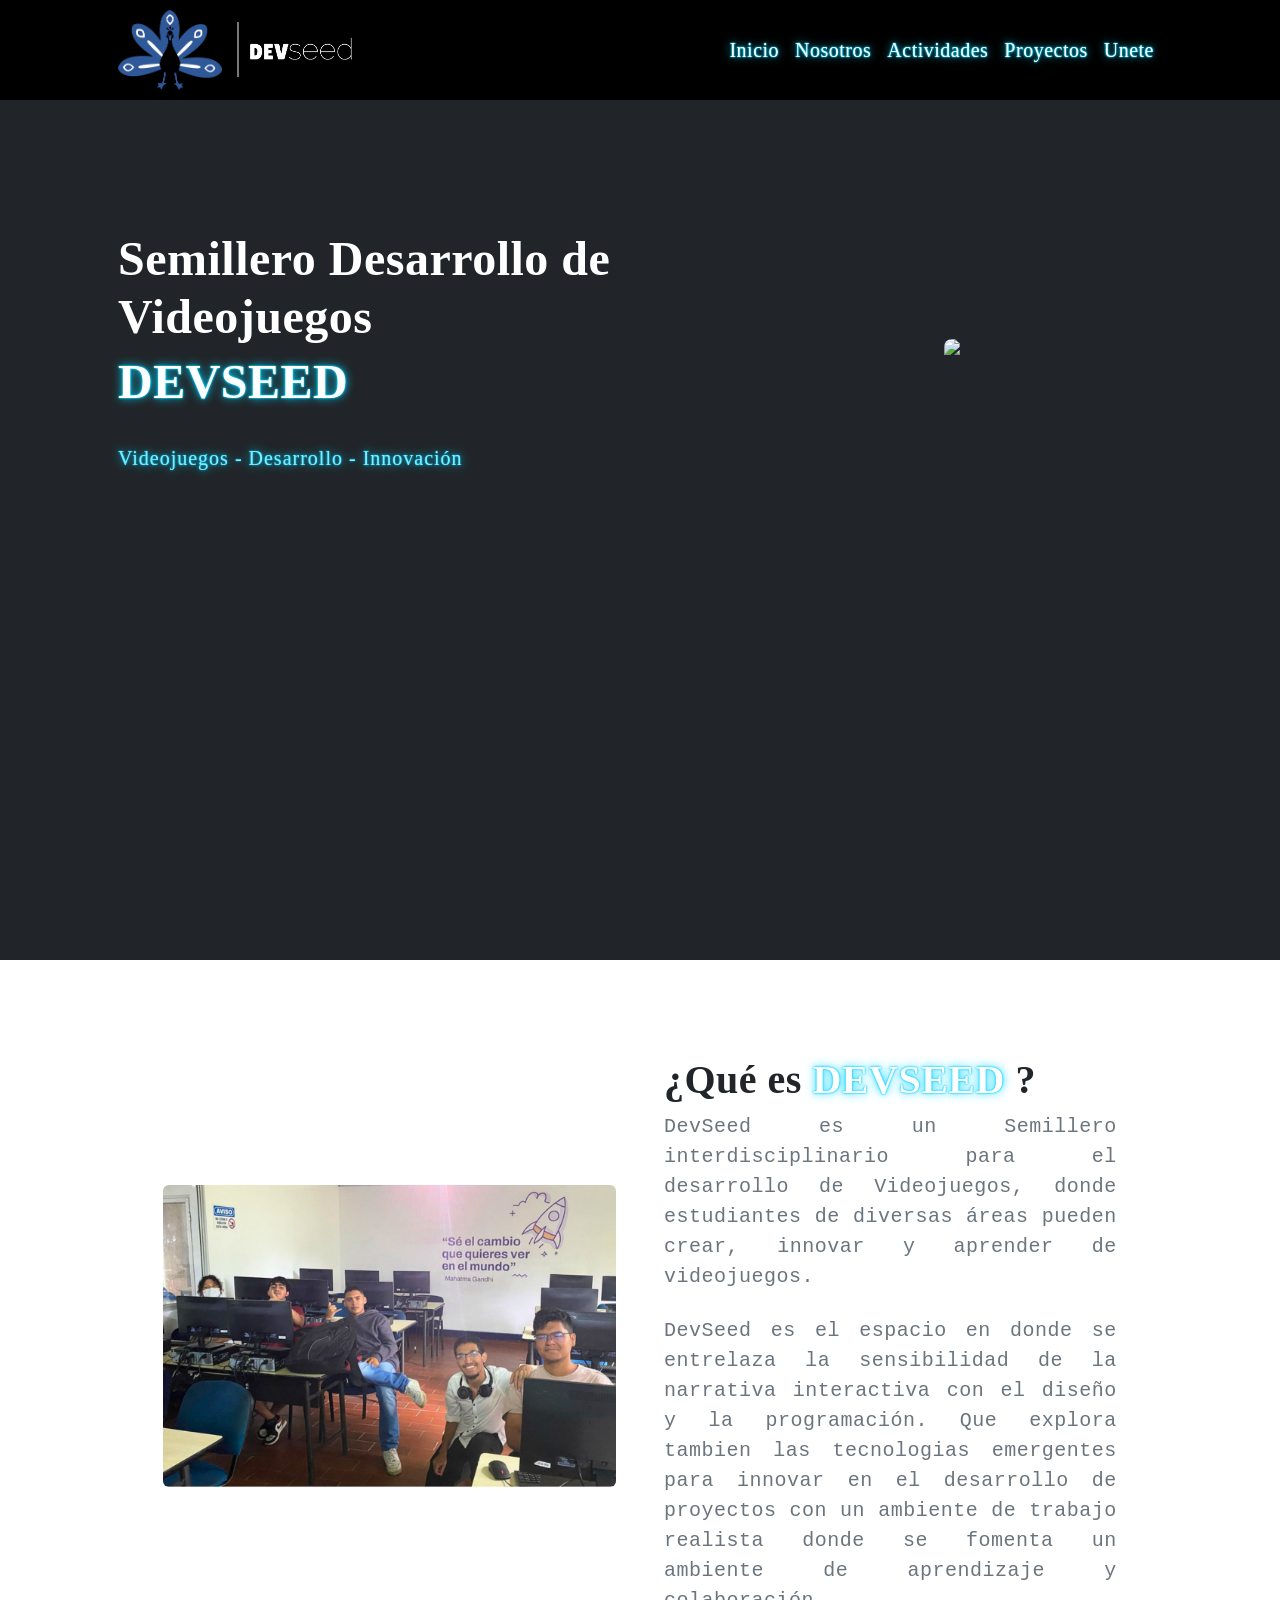
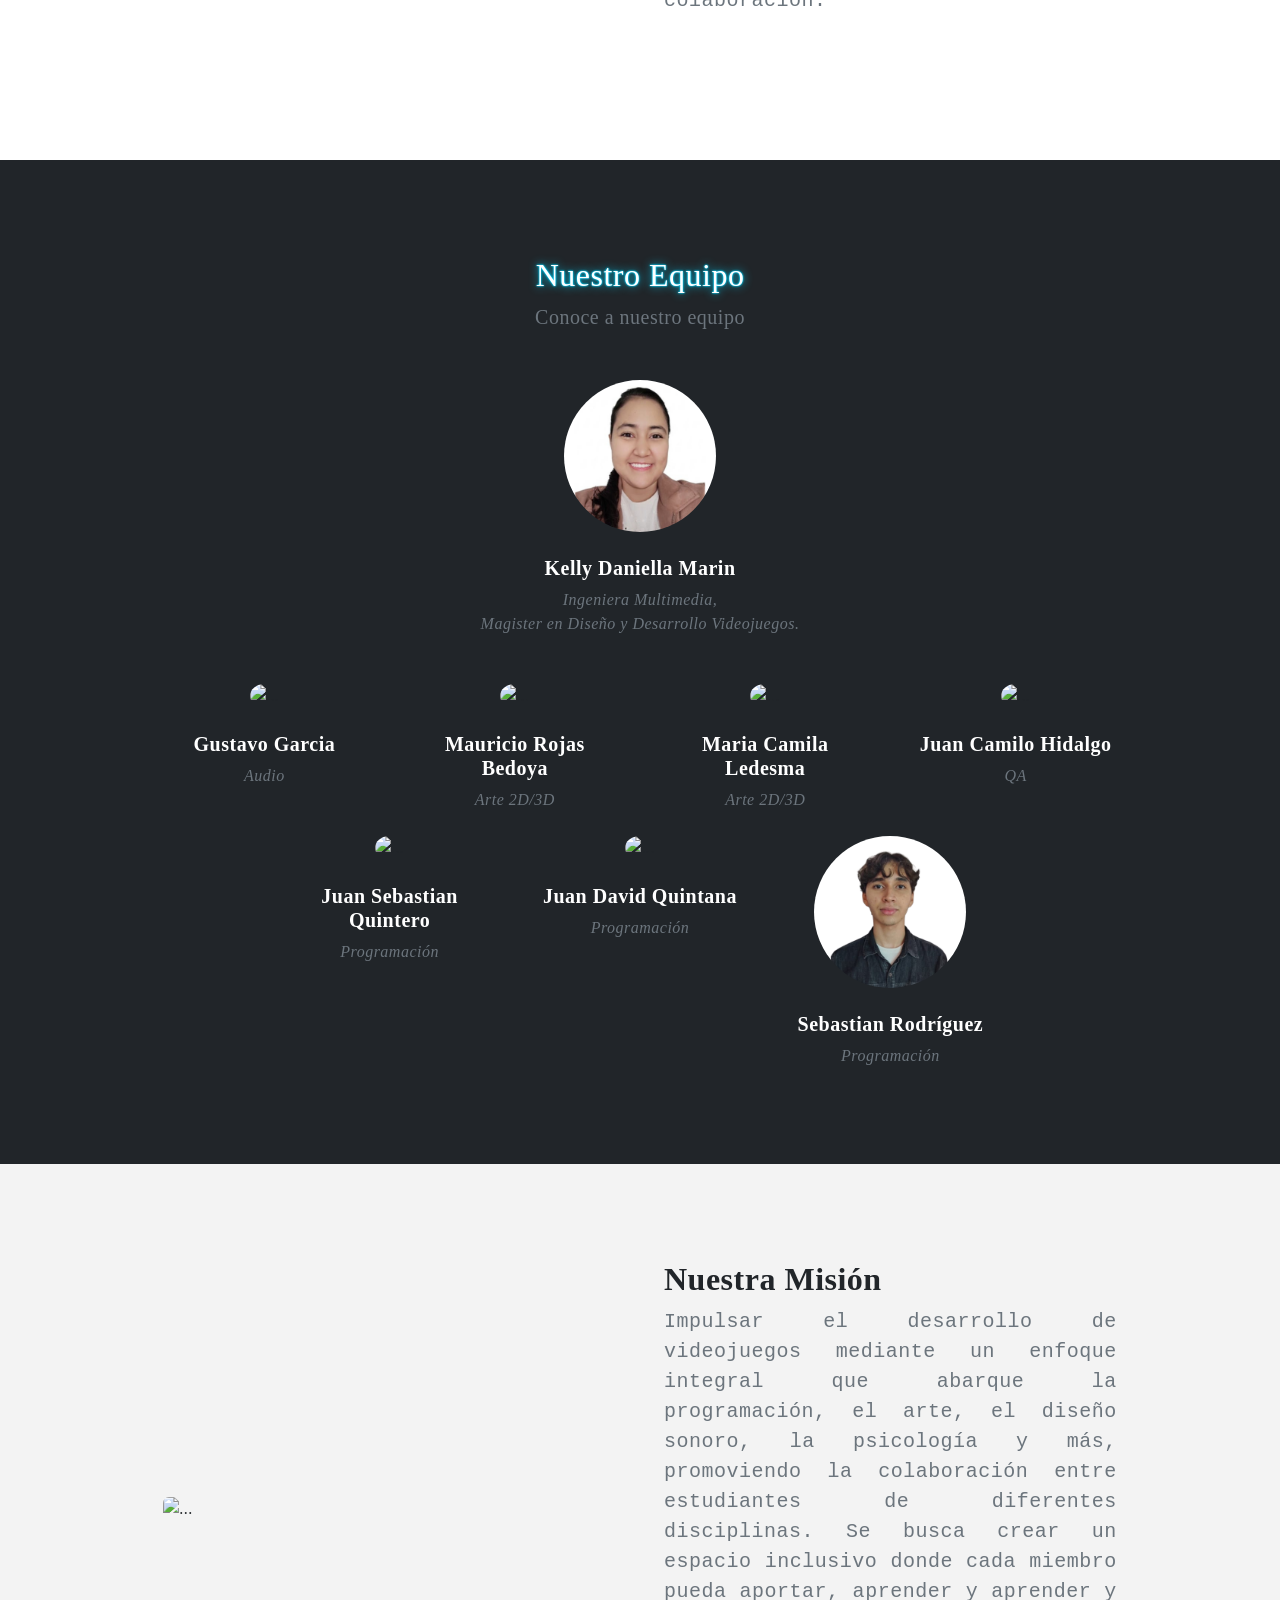
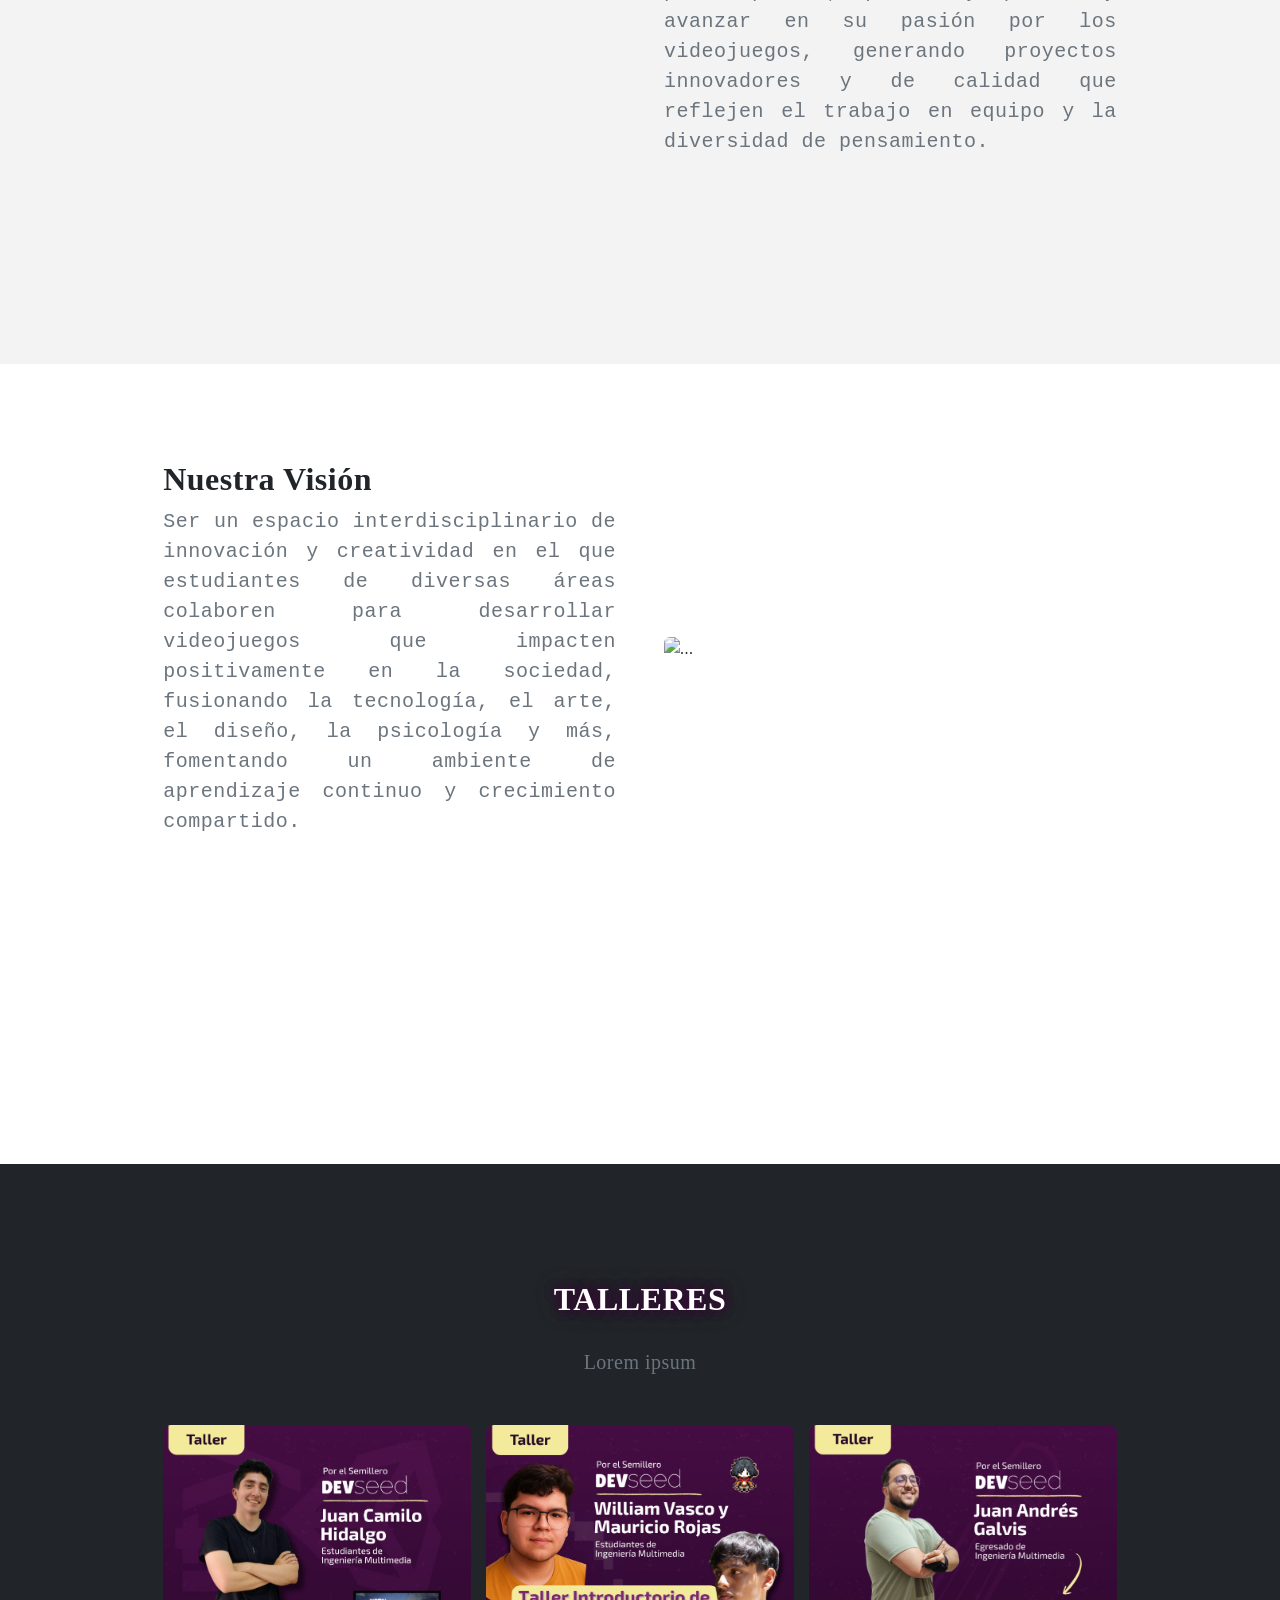
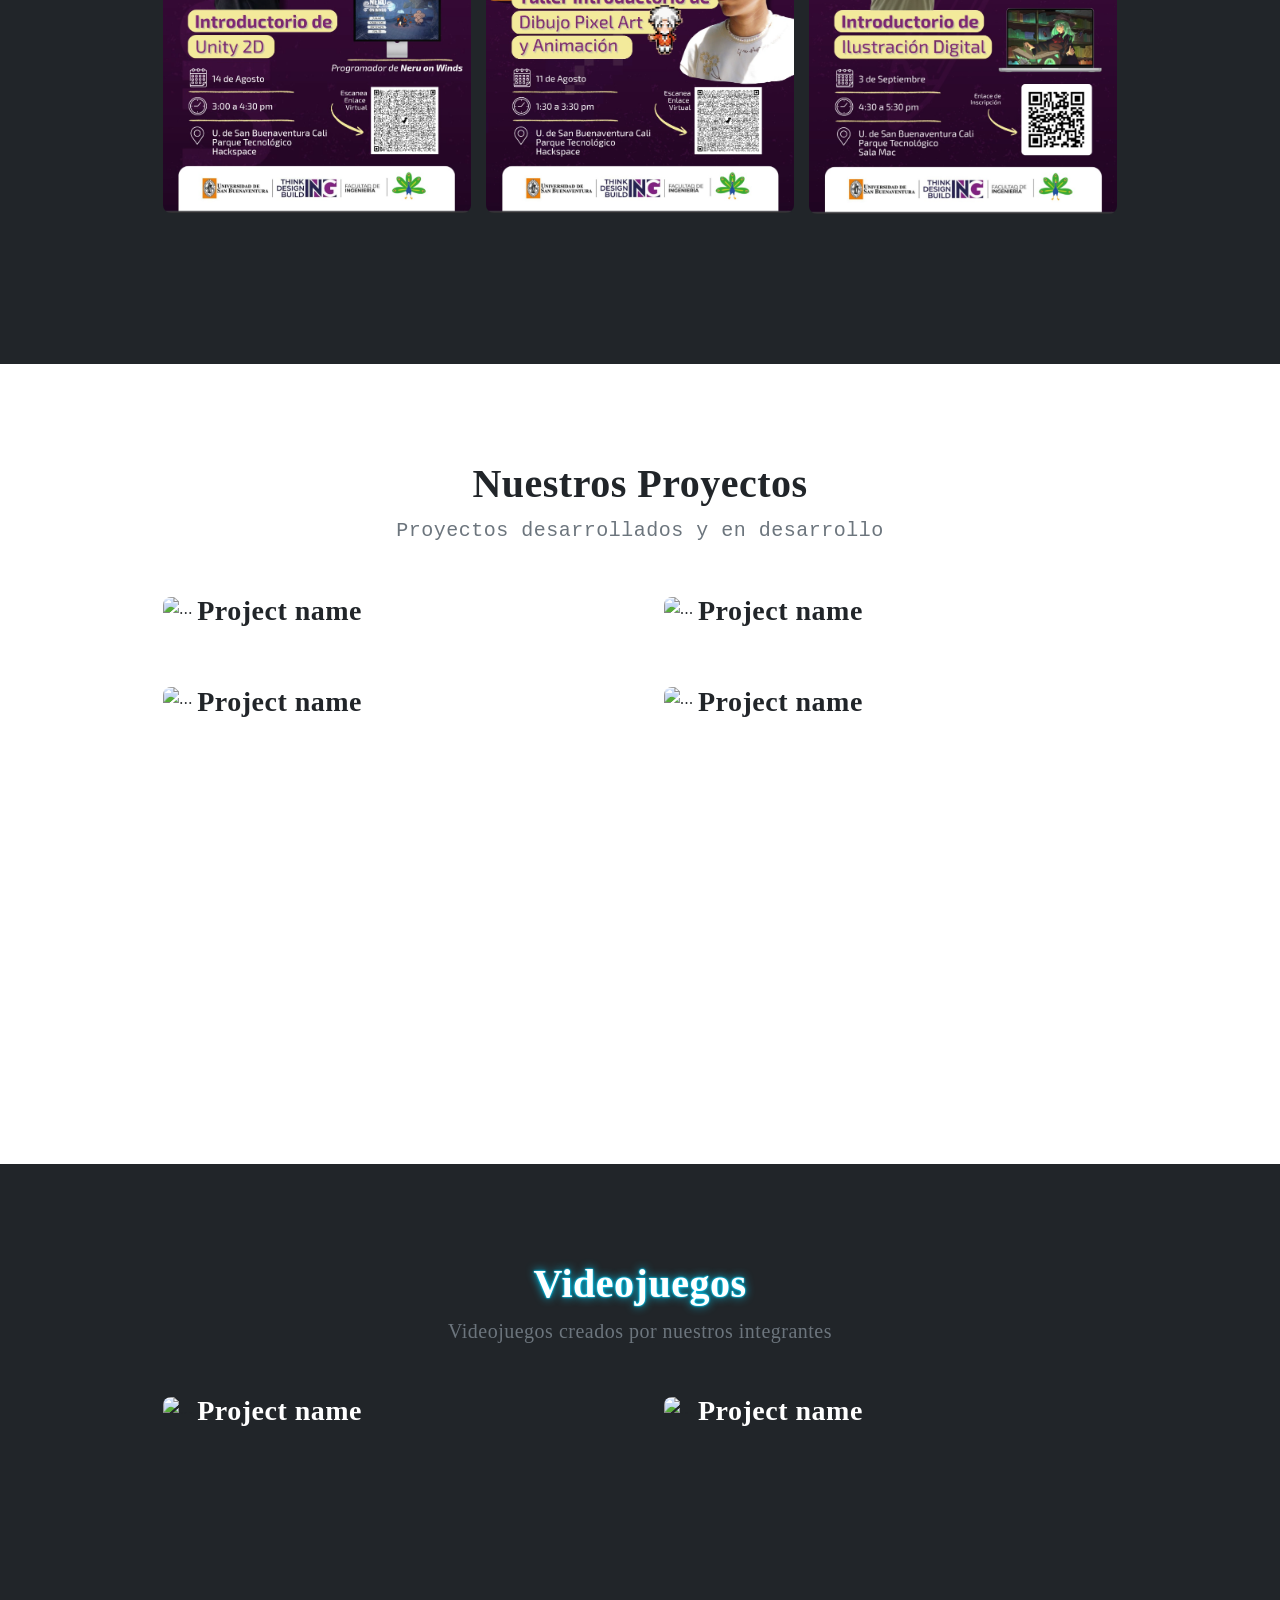
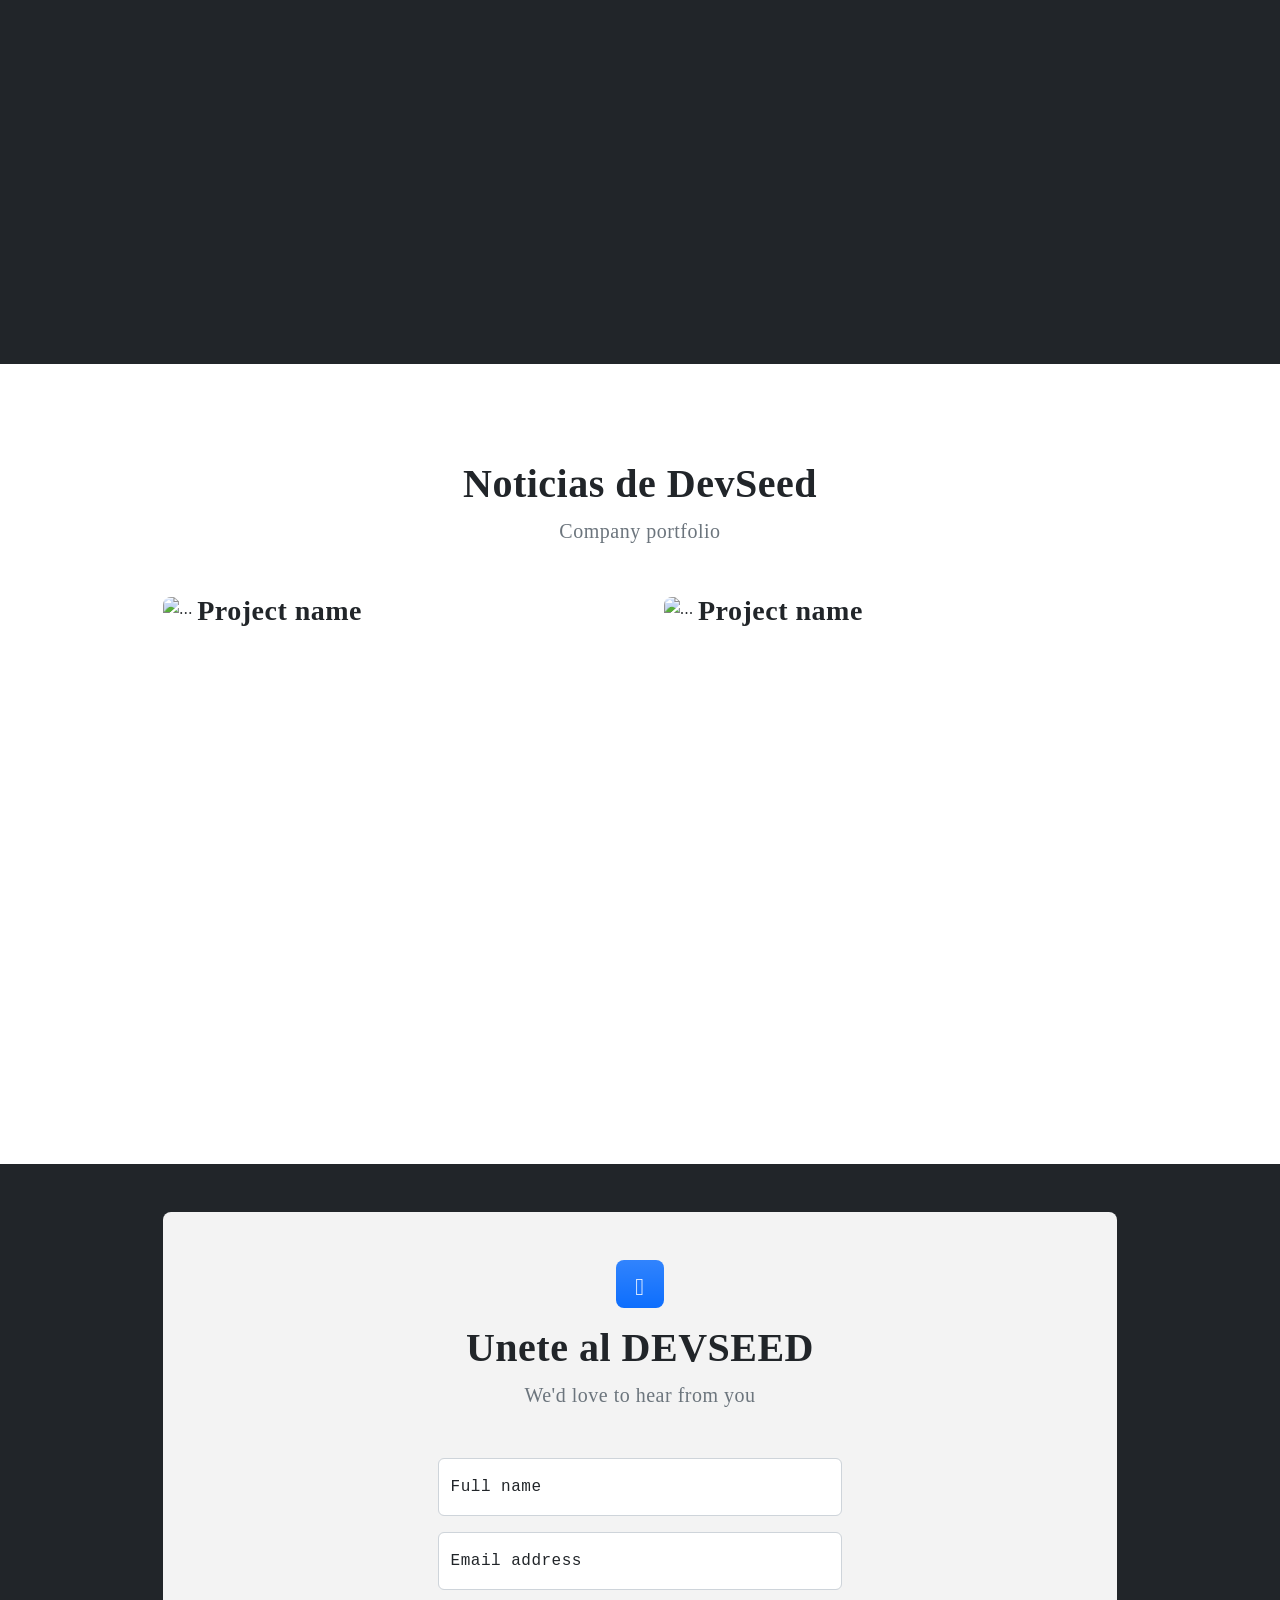
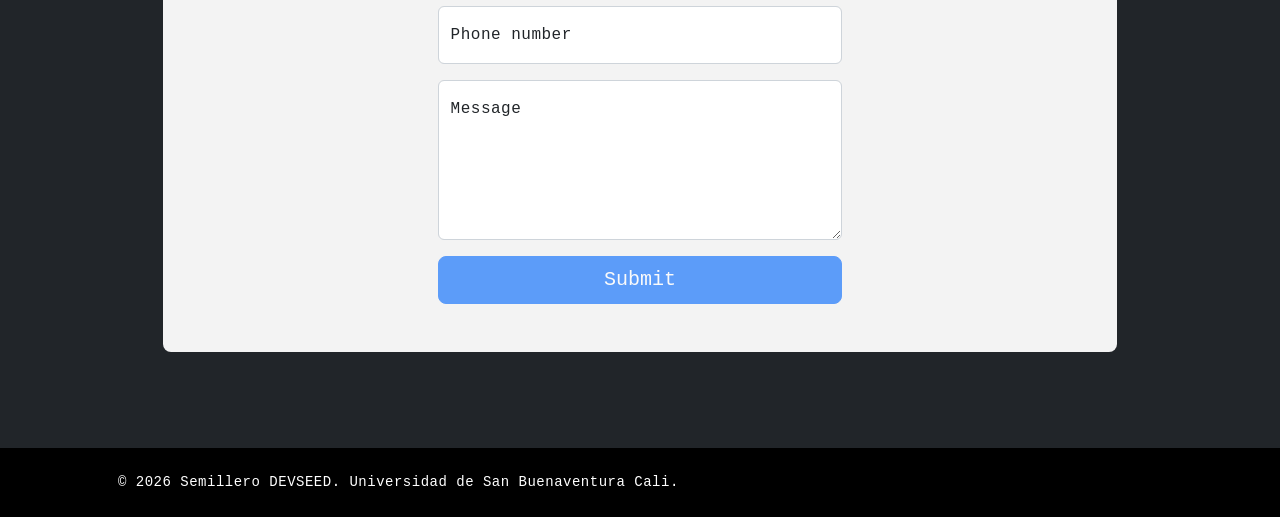
==== commit 62d6de92: "Tamaño de secciones resuelto" ====
--- a/index.html
+++ b/index.html
@@ -49,8 +49,8 @@
                 </div>
             </nav>
             <!-- Header-->
-            <header class="bg-dark py-5 seccion" id="seed">
-                <div class="container px-5" style="margin-top: 5%;" >
+            <header class="bg-dark py-5" id="seed" tabindex="-1">
+                <div class="container px-5 seccion" style="margin-top: 5%;" >
                     <div class="row gx-5 align-items-center justify-content-center">
                         <div class="col-lg-8 col-xl-7 col-xxl-6">
                             <div class="my-5 text-center text-xl-start">
--- a/css/styles.css
+++ b/css/styles.css
@@ -0,0 +1,10321 @@
+@charset "UTF-8";
+
+:root {
+  --bs-blue: #0d6efd;
+  --bs-indigo: #6610f2;
+  --bs-purple: #6f42c1;
+  --bs-pink: #d63384;
+  --bs-red: #dc3545;
+  --bs-orange: #fd7e14;
+  --bs-yellow: #ffc107;
+  --bs-green: #198754;
+  --bs-teal: #20c997;
+  --bs-cyan: #0dcaf0;
+  --bs-black: #000;
+  --bs-white: #fff;
+  --bs-gray: #6c757d;
+  --bs-gray-dark: #343a40;
+  --bs-gray-100: #f8f9fa;
+  --bs-gray-200: #e9ecef;
+  --bs-gray-300: #dee2e6;
+  --bs-gray-400: #ced4da;
+  --bs-gray-500: #adb5bd;
+  --bs-gray-600: #6c757d;
+  --bs-gray-700: #495057;
+  --bs-gray-800: #343a40;
+  --bs-gray-900: #212529;
+  --bs-primary: #0d6efd;
+  --bs-secondary: #6c757d;
+  --bs-success: #198754;
+  --bs-info: #0dcaf0;
+  --bs-warning: #ffc107;
+  --bs-danger: #dc3545;
+  --bs-light: #f3f3f3;
+  --bs-dark: #212529;
+  --bs-primary-rgb: 13, 110, 253;
+  --bs-secondary-rgb: 108, 117, 125;
+  --bs-success-rgb: 25, 135, 84;
+  --bs-info-rgb: 13, 202, 240;
+  --bs-warning-rgb: 255, 193, 7;
+  --bs-danger-rgb: 220, 53, 69;
+  --bs-light-rgb: 	243, 243, 243;
+  --bs-dark-rgb: 33, 37, 41;
+  --bs-white-rgb: 255, 255, 255;
+  --bs-black-rgb: 0, 0, 0;
+  --bs-body-color-rgb: 33, 37, 41;
+  --bs-body-bg-rgb: 255, 255, 255;
+  --bs-font-sans-serif: system-ui, -apple-system, "Segoe UI", Roboto, "Helvetica Neue", "Noto Sans", "Liberation Sans", Arial, sans-serif, "Apple Color Emoji", "Segoe UI Emoji", "Segoe UI Symbol", "Noto Color Emoji";
+  --bs-font-monospace: SFMono-Regular, Menlo, Monaco, Consolas, "Liberation Mono", "Courier New", monospace;
+  --bs-gradient: linear-gradient(180deg, rgba(255, 255, 255, 0.15), rgba(255, 255, 255, 0));
+  --bs-body-font-family: var(--bs-font-sans-serif);
+  --bs-body-font-size: 1rem;
+  --bs-body-font-weight: 400;
+  --bs-body-line-height: 1.5;
+  --bs-body-color: #212529;
+  --bs-body-bg: #fff;
+  --bs-border-width: 1px;
+  --bs-border-style: solid;
+  --bs-border-color: #dee2e6;
+  --bs-border-color-translucent: rgba(0, 0, 0, 0.175);
+  --bs-border-radius: 0.375rem;
+  --bs-border-radius-sm: 0.25rem;
+  --bs-border-radius-lg: 0.5rem;
+  --bs-border-radius-xl: 1rem;
+  --bs-border-radius-2xl: 2rem;
+  --bs-border-radius-pill: 50rem;
+  --bs-link-color: #0d6efd;
+  --bs-link-hover-color: #0a58ca;
+  --bs-code-color: #d63384;
+  --bs-highlight-bg: #fff3cd;
+}
+
+*,
+*::before,
+*::after {
+  box-sizing: border-box;
+}
+
+@font-face {
+    font-family: "PixelMplus12";
+    src: url("https://db.onlinewebfonts.com/t/9848197d6c91534133c521d787d275f3.eot");
+    src: url("https://db.onlinewebfonts.com/t/9848197d6c91534133c521d787d275f3.eot?#iefix")format("embedded-opentype"),
+    url("https://db.onlinewebfonts.com/t/9848197d6c91534133c521d787d275f3.woff2")format("woff2"),
+    url("https://db.onlinewebfonts.com/t/9848197d6c91534133c521d787d275f3.woff")format("woff"),
+    url("https://db.onlinewebfonts.com/t/9848197d6c91534133c521d787d275f3.ttf")format("truetype"),
+    url("https://db.onlinewebfonts.com/t/9848197d6c91534133c521d787d275f3.svg#PixelMplus12")format("svg");
+}
+
+@keyframes background_animation{
+    from{
+        background-position: 0 0;
+    }
+    to{
+        background-position: 300px 300px;
+    }
+}
+
+@media (prefers-reduced-motion: no-preference) {
+  :root {
+    scroll-behavior: smooth;
+  }
+}
+
+body {
+  margin: 0;
+  font-family: "PixelMplus12";
+  letter-spacing: 0.5px;
+  font-size: var(--bs-body-font-size);
+  font-weight: var(--bs-body-font-weight);
+  line-height: var(--bs-body-line-height);
+  color: var(--bs-body-color);
+  text-align: var(--bs-body-text-align);
+  background-color: var(--bs-body-bg);
+  -webkit-text-size-adjust: 100%;
+  -webkit-tap-highlight-color: rgba(0, 0, 0, 0);
+  
+}
+
+#inicio {
+  position:sticky;
+  top:0;
+  z-index: 1000;
+  border-color: #000;
+  font-size: 110%;
+  
+}
+
+#dev{
+  margin-left: 0%;
+  margin-right: 0%;
+}
+
+hr {
+  margin: 1rem 0;
+  color: inherit;
+  border: 0;
+  border-top: 1px solid;
+  opacity: 0.25;
+}
+
+h6, .h6, h5, .h5, h4, .h4, h3, .h3, h2, .h2, h1, .h1 {
+  margin-top: 0;
+  margin-bottom: 0.5rem;
+  font-weight: 500;
+  line-height: 1.2;
+}
+
+h1, .h1 {
+  font-size: calc(1.375rem + 1.5vw);
+}
+
+@media (min-width: 1200px) {
+  h1, .h1 {
+    font-size: 2.5rem;
+  }
+}
+
+h2, .h2 {
+  font-size: calc(1.325rem + 0.9vw);
+}
+@media (min-width: 1200px) {
+  h2, .h2 {
+    font-size: 2rem;
+  }
+}
+
+h3, .h3 {
+  font-size: calc(1.3rem + 0.6vw);
+}
+@media (min-width: 1200px) {
+  h3, .h3 {
+    font-size: 1.75rem;
+  }
+}
+
+h4, .h4 {
+  font-size: calc(1.275rem + 0.3vw);
+}
+@media (min-width: 1200px) {
+  h4, .h4 {
+    font-size: 1.5rem;
+  }
+}
+
+h5, .h5 {
+  font-size: 1.25rem;
+}
+
+h6, .h6 {
+  font-size: 1rem;
+}
+
+p {
+  margin-top: 0;
+  margin-bottom: 1rem;
+}
+
+abbr[title] {
+  -webkit-text-decoration: underline dotted;
+          text-decoration: underline dotted;
+  cursor: help;
+  -webkit-text-decoration-skip-ink: none;
+          text-decoration-skip-ink: none;
+}
+
+address {
+  margin-bottom: 1rem;
+  font-style: normal;
+  line-height: inherit;
+}
+
+ol,
+ul {
+  padding-left: 2rem;
+}
+
+ol,
+ul,
+dl {
+  margin-top: 0;
+  margin-bottom: 1rem;
+}
+
+ol ol,
+ul ul,
+ol ul,
+ul ol {
+  margin-bottom: 0;
+}
+
+dt {
+  font-weight: 700;
+}
+
+dd {
+  margin-bottom: 0.5rem;
+  margin-left: 0;
+}
+
+blockquote {
+  margin: 0 0 1rem;
+}
+
+b,
+strong {
+  font-weight: bolder;
+}
+
+small, .small {
+  font-size: 0.875em;
+}
+
+mark, .mark {
+  padding: 0.1875em;
+  background-color: var(--bs-highlight-bg);
+}
+
+sub,
+sup {
+  position: relative;
+  font-size: 0.75em;
+  line-height: 0;
+  vertical-align: baseline;
+}
+
+sub {
+  bottom: -0.25em;
+}
+
+sup {
+  top: -0.5em;
+}
+
+a {
+  color: var(--bs-link-color);
+  text-decoration: underline;
+}
+a:hover {
+  color: var(--bs-link-hover-color);
+}
+
+a:not([href]):not([class]), a:not([href]):not([class]):hover {
+  color: inherit;
+  text-decoration: none;
+}
+
+pre,
+code,
+kbd,
+samp {
+  font-family: var(--bs-font-monospace);
+  font-size: 1em;
+}
+
+pre {
+  display: block;
+  margin-top: 0;
+  margin-bottom: 1rem;
+  overflow: auto;
+  font-size: 0.875em;
+}
+pre code {
+  font-size: inherit;
+  color: inherit;
+  word-break: normal;
+}
+
+code {
+  font-size: 0.875em;
+  color: var(--bs-code-color);
+  word-wrap: break-word;
+}
+a > code {
+  color: inherit;
+}
+
+kbd {
+  padding: 0.1875rem 0.375rem;
+  font-size: 0.875em;
+  color: var(--bs-body-bg);
+  background-color: var(--bs-body-color);
+  border-radius: 0.25rem;
+}
+kbd kbd {
+  padding: 0;
+  font-size: 1em;
+}
+
+figure {
+  margin: 0 0 1rem;
+}
+
+img,
+svg {
+  vertical-align: middle;
+}
+
+table {
+  caption-side: bottom;
+  border-collapse: collapse;
+}
+
+caption {
+  padding-top: 0.5rem;
+  padding-bottom: 0.5rem;
+  color: #6c757d;
+  text-align: left;
+}
+
+th {
+  text-align: inherit;
+  text-align: -webkit-match-parent;
+}
+
+thead,
+tbody,
+tfoot,
+tr,
+td,
+th {
+  border-color: inherit;
+  border-style: solid;
+  border-width: 0;
+}
+
+label {
+  display: inline-block;
+}
+
+button {
+  border-radius: 0;
+}
+
+button:focus:not(:focus-visible) {
+  outline: 0;
+}
+
+input,
+button,
+select,
+optgroup,
+textarea {
+  margin: 0;
+  font-family: inherit;
+  font-size: inherit;
+  line-height: inherit;
+}
+
+button,
+select {
+  text-transform: none;
+}
+
+[role=button] {
+  cursor: pointer;
+}
+
+select {
+  word-wrap: normal;
+}
+select:disabled {
+  opacity: 1;
+}
+
+[list]:not([type=date]):not([type=datetime-local]):not([type=month]):not([type=week]):not([type=time])::-webkit-calendar-picker-indicator {
+  display: none !important;
+}
+
+button,
+[type=button],
+[type=reset],
+[type=submit] {
+  -webkit-appearance: button;
+}
+button:not(:disabled),
+[type=button]:not(:disabled),
+[type=reset]:not(:disabled),
+[type=submit]:not(:disabled) {
+  cursor: pointer;
+}
+
+::-moz-focus-inner {
+  padding: 0;
+  border-style: none;
+}
+
+textarea {
+  resize: vertical;
+}
+
+fieldset {
+  min-width: 0;
+  padding: 0;
+  margin: 0;
+  border: 0;
+}
+
+legend {
+  float: left;
+  width: 100%;
+  padding: 0;
+  margin-bottom: 0.5rem;
+  font-size: calc(1.275rem + 0.3vw);
+  line-height: inherit;
+}
+@media (min-width: 1200px) {
+  legend {
+    font-size: 1.5rem;
+  }
+}
+legend + * {
+  clear: left;
+}
+
+::-webkit-datetime-edit-fields-wrapper,
+::-webkit-datetime-edit-text,
+::-webkit-datetime-edit-minute,
+::-webkit-datetime-edit-hour-field,
+::-webkit-datetime-edit-day-field,
+::-webkit-datetime-edit-month-field,
+::-webkit-datetime-edit-year-field {
+  padding: 0;
+}
+
+::-webkit-inner-spin-button {
+  height: auto;
+}
+
+[type=search] {
+  outline-offset: -2px;
+  -webkit-appearance: textfield;
+}
+
+/* rtl:raw:
+[type="tel"],
+[type="url"],
+[type="email"],
+[type="number"] {
+  direction: ltr;
+}
+*/
+::-webkit-search-decoration {
+  -webkit-appearance: none;
+}
+
+::-webkit-color-swatch-wrapper {
+  padding: 0;
+}
+
+::file-selector-button {
+  font: inherit;
+  -webkit-appearance: button;
+}
+
+output {
+  display: inline-block;
+}
+
+iframe {
+  border: 0;
+}
+
+summary {
+  display: list-item;
+  cursor: pointer;
+}
+
+progress {
+  vertical-align: baseline;
+}
+
+[hidden] {
+  display: none !important;
+}
+
+.lead {
+  font-size: 1.25rem;
+  font-weight: 300;
+}
+
+.display-1 {
+  font-size: calc(1.625rem + 4.5vw);
+  font-weight: 300;
+  line-height: 1.2;
+}
+@media (min-width: 1200px) {
+  .display-1 {
+    font-size: 5rem;
+  }
+}
+
+.display-2 {
+  font-size: calc(1.575rem + 3.9vw);
+  font-weight: 300;
+  line-height: 1.2;
+}
+@media (min-width: 1200px) {
+  .display-2 {
+    font-size: 4.5rem;
+  }
+}
+
+.display-3 {
+  font-size: calc(1.525rem + 3.3vw);
+  font-weight: 300;
+  line-height: 1.2;
+}
+@media (min-width: 1200px) {
+  .display-3 {
+    font-size: 4rem;
+  }
+}
+
+.display-4 {
+  font-size: calc(1.475rem + 2.7vw);
+  font-weight: 300;
+  line-height: 1.2;
+}
+@media (min-width: 1200px) {
+  .display-4 {
+    font-size: 3.5rem;
+  }
+}
+
+.display-5 {
+  font-size: calc(1.425rem + 2.1vw);
+  font-weight: 300;
+  line-height: 1.2;
+}
+@media (min-width: 1200px) {
+  .display-5 {
+    font-size: 3rem;
+  }
+}
+
+.display-6 {
+  font-size: calc(1.375rem + 1.5vw);
+  font-weight: 300;
+  line-height: 1.2;
+}
+@media (min-width: 1200px) {
+  .display-6 {
+    font-size: 2.5rem;
+  }
+}
+
+.list-unstyled {
+  padding-left: 0;
+  list-style: none;
+}
+
+.list-inline {
+  padding-left: 0;
+  list-style: none;
+}
+
+.list-inline-item {
+  display: inline-block;
+}
+.list-inline-item:not(:last-child) {
+  margin-right: 0.5rem;
+}
+
+.initialism {
+  font-size: 0.875em;
+  text-transform: uppercase;
+}
+
+.blockquote {
+  margin-bottom: 1rem;
+  font-size: 1.25rem;
+}
+.blockquote > :last-child {
+  margin-bottom: 0;
+}
+
+.blockquote-footer {
+  margin-top: -1rem;
+  margin-bottom: 1rem;
+  font-size: 0.875em;
+  color: #6c757d;
+}
+.blockquote-footer::before {
+  content: "— ";
+}
+
+.img-fluid {
+  max-width: 100%;
+  height: auto;
+}
+
+.img-thumbnail {
+  padding: 0.25rem;
+  background-color: #fff;
+  border: 1px solid var(--bs-border-color);
+  border-radius: 0.375rem;
+  max-width: 100%;
+  height: auto;
+}
+
+.figure {
+  display: inline-block;
+}
+
+.figure-img {
+  margin-bottom: 0.5rem;
+  line-height: 1;
+}
+
+.figure-caption {
+  font-size: 0.875em;
+  color: #6c757d;
+}
+
+.container,
+.container-fluid,
+.container-xxl,
+.container-xl,
+.container-lg,
+.container-md,
+.container-sm {
+  --bs-gutter-x: 1.5rem;
+  --bs-gutter-y: 0;
+  width: 100%;
+  padding-right: calc(var(--bs-gutter-x) * 0.5);
+  padding-left: calc(var(--bs-gutter-x) * 0.5);
+  margin-right: auto;
+  margin-left: auto;
+}
+
+@media (min-width: 576px) {
+  .container-sm, .container {
+    max-width: 540px;
+  }
+}
+@media (min-width: 768px) {
+  .container-md, .container-sm, .container {
+    max-width: 720px;
+  }
+}
+@media (min-width: 992px) {
+  .container-lg, .container-md, .container-sm, .container {
+    max-width: 960px;
+  }
+}
+@media (min-width: 1200px) {
+  .container-xl, .container-lg, .container-md, .container-sm, .container {
+    max-width: 1140px;
+  }
+}
+@media (min-width: 1400px) {
+  .container-xxl, .container-xl, .container-lg, .container-md, .container-sm, .container {
+    max-width: 1320px;
+  }
+}
+.row {
+  --bs-gutter-x: 1.5rem;
+  --bs-gutter-y: 0;
+  display: flex;
+  flex-wrap: wrap;
+  margin-top: calc(-1 * var(--bs-gutter-y));
+  margin-right: calc(-0.5 * var(--bs-gutter-x));
+  margin-left: calc(-0.5 * var(--bs-gutter-x));
+}
+.row > * {
+  flex-shrink: 0;
+  width: 100%;
+  max-width: 100%;
+  padding-right: calc(var(--bs-gutter-x) * 0.5);
+  padding-left: calc(var(--bs-gutter-x) * 0.5);
+  margin-top: var(--bs-gutter-y);
+}
+
+.col {
+  flex: 1 0 0%;
+}
+
+.row-cols-auto > * {
+  flex: 0 0 auto;
+  width: auto;
+}
+
+.row-cols-1 > * {
+  flex: 0 0 auto;
+  width: 100%;
+}
+
+.row-cols-2 > * {
+  flex: 0 0 auto;
+  width: 50%;
+}
+
+.row-cols-3 > * {
+  flex: 0 0 auto;
+  width: 33.3333333333%;
+}
+
+.row-cols-4 > * {
+  flex: 0 0 auto;
+  width: 25%;
+}
+
+.row-cols-5 > * {
+  flex: 0 0 auto;
+  width: 20%;
+}
+
+.row-cols-6 > * {
+  flex: 0 0 auto;
+  width: 16.6666666667%;
+}
+
+.col-auto {
+  flex: 0 0 auto;
+  width: auto;
+}
+
+.col-1 {
+  flex: 0 0 auto;
+  width: 8.33333333%;
+}
+
+.col-2 {
+  flex: 0 0 auto;
+  width: 16.66666667%;
+}
+
+.col-3 {
+  flex: 0 0 auto;
+  width: 25%;
+}
+
+.col-4 {
+  flex: 0 0 auto;
+  width: 33.33333333%;
+}
+
+.col-5 {
+  flex: 0 0 auto;
+  width: 41.66666667%;
+}
+
+.col-6 {
+  flex: 0 0 auto;
+  width: 50%;
+}
+
+.col-7 {
+  flex: 0 0 auto;
+  width: 58.33333333%;
+}
+
+.col-8 {
+  flex: 0 0 auto;
+  width: 66.66666667%;
+}
+
+.col-9 {
+  flex: 0 0 auto;
+  width: 75%;
+}
+
+.col-10 {
+  flex: 0 0 auto;
+  width: 83.33333333%;
+}
+
+.col-11 {
+  flex: 0 0 auto;
+  width: 91.66666667%;
+}
+
+.col-12 {
+  flex: 0 0 auto;
+  width: 100%;
+}
+
+.offset-1 {
+  margin-left: 8.33333333%;
+}
+
+.offset-2 {
+  margin-left: 16.66666667%;
+}
+
+.offset-3 {
+  margin-left: 25%;
+}
+
+.offset-4 {
+  margin-left: 33.33333333%;
+}
+
+.offset-5 {
+  margin-left: 41.66666667%;
+}
+
+.offset-6 {
+  margin-left: 50%;
+}
+
+.offset-7 {
+  margin-left: 58.33333333%;
+}
+
+.offset-8 {
+  margin-left: 66.66666667%;
+}
+
+.offset-9 {
+  margin-left: 75%;
+}
+
+.offset-10 {
+  margin-left: 83.33333333%;
+}
+
+.offset-11 {
+  margin-left: 91.66666667%;
+}
+
+.g-0,
+.gx-0 {
+  --bs-gutter-x: 0;
+}
+
+.g-0,
+.gy-0 {
+  --bs-gutter-y: 0;
+}
+
+.g-1,
+.gx-1 {
+  --bs-gutter-x: 0.25rem;
+}
+
+.g-1,
+.gy-1 {
+  --bs-gutter-y: 0.25rem;
+}
+
+.g-2,
+.gx-2 {
+  --bs-gutter-x: 0.5rem;
+}
+
+.g-2,
+.gy-2 {
+  --bs-gutter-y: 0.5rem;
+}
+
+.g-3,
+.gx-3 {
+  --bs-gutter-x: 1rem;
+}
+
+.g-3,
+.gy-3 {
+  --bs-gutter-y: 1rem;
+}
+
+.g-4,
+.gx-4 {
+  --bs-gutter-x: 1.5rem;
+}
+
+.g-4,
+.gy-4 {
+  --bs-gutter-y: 1.5rem;
+}
+
+.g-5,
+.gx-5 {
+  --bs-gutter-x: 3rem;
+}
+
+.g-5,
+.gy-5 {
+  --bs-gutter-y: 3rem;
+}
+
+@media (min-width: 576px) {
+  .col-sm {
+    flex: 1 0 0%;
+  }
+  .row-cols-sm-auto > * {
+    flex: 0 0 auto;
+    width: auto;
+  }
+  .row-cols-sm-1 > * {
+    flex: 0 0 auto;
+    width: 100%;
+  }
+  .row-cols-sm-2 > * {
+    flex: 0 0 auto;
+    width: 50%;
+  }
+  .row-cols-sm-3 > * {
+    flex: 0 0 auto;
+    width: 33.3333333333%;
+  }
+  .row-cols-sm-4 > * {
+    flex: 0 0 auto;
+    width: 25%;
+  }
+  .row-cols-sm-5 > * {
+    flex: 0 0 auto;
+    width: 20%;
+  }
+  .row-cols-sm-6 > * {
+    flex: 0 0 auto;
+    width: 16.6666666667%;
+  }
+  .col-sm-auto {
+    flex: 0 0 auto;
+    width: auto;
+  }
+  .col-sm-1 {
+    flex: 0 0 auto;
+    width: 8.33333333%;
+  }
+  .col-sm-2 {
+    flex: 0 0 auto;
+    width: 16.66666667%;
+  }
+  .col-sm-3 {
+    flex: 0 0 auto;
+    width: 25%;
+  }
+  .col-sm-4 {
+    flex: 0 0 auto;
+    width: 33.33333333%;
+  }
+  .col-sm-5 {
+    flex: 0 0 auto;
+    width: 41.66666667%;
+  }
+  .col-sm-6 {
+    flex: 0 0 auto;
+    width: 50%;
+  }
+  .col-sm-7 {
+    flex: 0 0 auto;
+    width: 58.33333333%;
+  }
+  .col-sm-8 {
+    flex: 0 0 auto;
+    width: 66.66666667%;
+  }
+  .col-sm-9 {
+    flex: 0 0 auto;
+    width: 75%;
+  }
+  .col-sm-10 {
+    flex: 0 0 auto;
+    width: 83.33333333%;
+  }
+  .col-sm-11 {
+    flex: 0 0 auto;
+    width: 91.66666667%;
+  }
+  .col-sm-12 {
+    flex: 0 0 auto;
+    width: 100%;
+  }
+  .offset-sm-0 {
+    margin-left: 0;
+  }
+  .offset-sm-1 {
+    margin-left: 8.33333333%;
+  }
+  .offset-sm-2 {
+    margin-left: 16.66666667%;
+  }
+  .offset-sm-3 {
+    margin-left: 25%;
+  }
+  .offset-sm-4 {
+    margin-left: 33.33333333%;
+  }
+  .offset-sm-5 {
+    margin-left: 41.66666667%;
+  }
+  .offset-sm-6 {
+    margin-left: 50%;
+  }
+  .offset-sm-7 {
+    margin-left: 58.33333333%;
+  }
+  .offset-sm-8 {
+    margin-left: 66.66666667%;
+  }
+  .offset-sm-9 {
+    margin-left: 75%;
+  }
+  .offset-sm-10 {
+    margin-left: 83.33333333%;
+  }
+  .offset-sm-11 {
+    margin-left: 91.66666667%;
+  }
+  .g-sm-0,
+  .gx-sm-0 {
+    --bs-gutter-x: 0;
+  }
+  .g-sm-0,
+  .gy-sm-0 {
+    --bs-gutter-y: 0;
+  }
+  .g-sm-1,
+  .gx-sm-1 {
+    --bs-gutter-x: 0.25rem;
+  }
+  .g-sm-1,
+  .gy-sm-1 {
+    --bs-gutter-y: 0.25rem;
+  }
+  .g-sm-2,
+  .gx-sm-2 {
+    --bs-gutter-x: 0.5rem;
+  }
+  .g-sm-2,
+  .gy-sm-2 {
+    --bs-gutter-y: 0.5rem;
+  }
+  .g-sm-3,
+  .gx-sm-3 {
+    --bs-gutter-x: 1rem;
+  }
+  .g-sm-3,
+  .gy-sm-3 {
+    --bs-gutter-y: 1rem;
+  }
+  .g-sm-4,
+  .gx-sm-4 {
+    --bs-gutter-x: 1.5rem;
+  }
+  .g-sm-4,
+  .gy-sm-4 {
+    --bs-gutter-y: 1.5rem;
+  }
+  .g-sm-5,
+  .gx-sm-5 {
+    --bs-gutter-x: 3rem;
+  }
+  .g-sm-5,
+  .gy-sm-5 {
+    --bs-gutter-y: 3rem;
+  }
+}
+@media (min-width: 768px) {
+  .col-md {
+    flex: 1 0 0%;
+  }
+  .row-cols-md-auto > * {
+    flex: 0 0 auto;
+    width: auto;
+  }
+  .row-cols-md-1 > * {
+    flex: 0 0 auto;
+    width: 100%;
+  }
+  .row-cols-md-2 > * {
+    flex: 0 0 auto;
+    width: 50%;
+  }
+  .row-cols-md-3 > * {
+    flex: 0 0 auto;
+    width: 33.3333333333%;
+  }
+  .row-cols-md-4 > * {
+    flex: 0 0 auto;
+    width: 25%;
+  }
+  .row-cols-md-5 > * {
+    flex: 0 0 auto;
+    width: 20%;
+  }
+  .row-cols-md-6 > * {
+    flex: 0 0 auto;
+    width: 16.6666666667%;
+  }
+  .col-md-auto {
+    flex: 0 0 auto;
+    width: auto;
+  }
+  .col-md-1 {
+    flex: 0 0 auto;
+    width: 8.33333333%;
+  }
+  .col-md-2 {
+    flex: 0 0 auto;
+    width: 16.66666667%;
+  }
+  .col-md-3 {
+    flex: 0 0 auto;
+    width: 25%;
+  }
+  .col-md-4 {
+    flex: 0 0 auto;
+    width: 33.33333333%;
+  }
+  .col-md-5 {
+    flex: 0 0 auto;
+    width: 41.66666667%;
+  }
+  .col-md-6 {
+    flex: 0 0 auto;
+    width: 50%;
+  }
+  .col-md-7 {
+    flex: 0 0 auto;
+    width: 58.33333333%;
+  }
+  .col-md-8 {
+    flex: 0 0 auto;
+    width: 66.66666667%;
+  }
+  .col-md-9 {
+    flex: 0 0 auto;
+    width: 75%;
+  }
+  .col-md-10 {
+    flex: 0 0 auto;
+    width: 83.33333333%;
+  }
+  .col-md-11 {
+    flex: 0 0 auto;
+    width: 91.66666667%;
+  }
+  .col-md-12 {
+    flex: 0 0 auto;
+    width: 100%;
+  }
+  .offset-md-0 {
+    margin-left: 0;
+  }
+  .offset-md-1 {
+    margin-left: 8.33333333%;
+  }
+  .offset-md-2 {
+    margin-left: 16.66666667%;
+  }
+  .offset-md-3 {
+    margin-left: 25%;
+  }
+  .offset-md-4 {
+    margin-left: 33.33333333%;
+  }
+  .offset-md-5 {
+    margin-left: 41.66666667%;
+  }
+  .offset-md-6 {
+    margin-left: 50%;
+  }
+  .offset-md-7 {
+    margin-left: 58.33333333%;
+  }
+  .offset-md-8 {
+    margin-left: 66.66666667%;
+  }
+  .offset-md-9 {
+    margin-left: 75%;
+  }
+  .offset-md-10 {
+    margin-left: 83.33333333%;
+  }
+  .offset-md-11 {
+    margin-left: 91.66666667%;
+  }
+  .g-md-0,
+  .gx-md-0 {
+    --bs-gutter-x: 0;
+  }
+  .g-md-0,
+  .gy-md-0 {
+    --bs-gutter-y: 0;
+  }
+  .g-md-1,
+  .gx-md-1 {
+    --bs-gutter-x: 0.25rem;
+  }
+  .g-md-1,
+  .gy-md-1 {
+    --bs-gutter-y: 0.25rem;
+  }
+  .g-md-2,
+  .gx-md-2 {
+    --bs-gutter-x: 0.5rem;
+  }
+  .g-md-2,
+  .gy-md-2 {
+    --bs-gutter-y: 0.5rem;
+  }
+  .g-md-3,
+  .gx-md-3 {
+    --bs-gutter-x: 1rem;
+  }
+  .g-md-3,
+  .gy-md-3 {
+    --bs-gutter-y: 1rem;
+  }
+  .g-md-4,
+  .gx-md-4 {
+    --bs-gutter-x: 1.5rem;
+  }
+  .g-md-4,
+  .gy-md-4 {
+    --bs-gutter-y: 1.5rem;
+  }
+  .g-md-5,
+  .gx-md-5 {
+    --bs-gutter-x: 3rem;
+  }
+  .g-md-5,
+  .gy-md-5 {
+    --bs-gutter-y: 3rem;
+  }
+}
+@media (min-width: 992px) {
+  .col-lg {
+    flex: 1 0 0%;
+  }
+  .row-cols-lg-auto > * {
+    flex: 0 0 auto;
+    width: auto;
+  }
+  .row-cols-lg-1 > * {
+    flex: 0 0 auto;
+    width: 100%;
+  }
+  .row-cols-lg-2 > * {
+    flex: 0 0 auto;
+    width: 50%;
+  }
+  .row-cols-lg-3 > * {
+    flex: 0 0 auto;
+    width: 33.3333333333%;
+  }
+  .row-cols-lg-4 > * {
+    flex: 0 0 auto;
+    width: 25%;
+  }
+  .row-cols-lg-5 > * {
+    flex: 0 0 auto;
+    width: 20%;
+  }
+  .row-cols-lg-6 > * {
+    flex: 0 0 auto;
+    width: 16.6666666667%;
+  }
+  .col-lg-auto {
+    flex: 0 0 auto;
+    width: auto;
+  }
+  .col-lg-1 {
+    flex: 0 0 auto;
+    width: 8.33333333%;
+  }
+  .col-lg-2 {
+    flex: 0 0 auto;
+    width: 16.66666667%;
+  }
+  .col-lg-3 {
+    flex: 0 0 auto;
+    width: 25%;
+  }
+  .col-lg-4 {
+    flex: 0 0 auto;
+    width: 33.33333333%;
+  }
+  .col-lg-5 {
+    flex: 0 0 auto;
+    width: 41.66666667%;
+  }
+  .col-lg-6 {
+    flex: 0 0 auto;
+    width: 50%;
+  }
+  .col-lg-7 {
+    flex: 0 0 auto;
+    width: 58.33333333%;
+  }
+  .col-lg-8 {
+    flex: 0 0 auto;
+    width: 66.66666667%;
+  }
+  .col-lg-9 {
+    flex: 0 0 auto;
+    width: 75%;
+  }
+  .col-lg-10 {
+    flex: 0 0 auto;
+    width: 83.33333333%;
+  }
+  .col-lg-11 {
+    flex: 0 0 auto;
+    width: 91.66666667%;
+  }
+  .col-lg-12 {
+    flex: 0 0 auto;
+    width: 100%;
+  }
+  .offset-lg-0 {
+    margin-left: 0;
+  }
+  .offset-lg-1 {
+    margin-left: 8.33333333%;
+  }
+  .offset-lg-2 {
+    margin-left: 16.66666667%;
+  }
+  .offset-lg-3 {
+    margin-left: 25%;
+  }
+  .offset-lg-4 {
+    margin-left: 33.33333333%;
+  }
+  .offset-lg-5 {
+    margin-left: 41.66666667%;
+  }
+  .offset-lg-6 {
+    margin-left: 50%;
+  }
+  .offset-lg-7 {
+    margin-left: 58.33333333%;
+  }
+  .offset-lg-8 {
+    margin-left: 66.66666667%;
+  }
+  .offset-lg-9 {
+    margin-left: 75%;
+  }
+  .offset-lg-10 {
+    margin-left: 83.33333333%;
+  }
+  .offset-lg-11 {
+    margin-left: 91.66666667%;
+  }
+  .g-lg-0,
+  .gx-lg-0 {
+    --bs-gutter-x: 0;
+  }
+  .g-lg-0,
+  .gy-lg-0 {
+    --bs-gutter-y: 0;
+  }
+  .g-lg-1,
+  .gx-lg-1 {
+    --bs-gutter-x: 0.25rem;
+  }
+  .g-lg-1,
+  .gy-lg-1 {
+    --bs-gutter-y: 0.25rem;
+  }
+  .g-lg-2,
+  .gx-lg-2 {
+    --bs-gutter-x: 0.5rem;
+  }
+  .g-lg-2,
+  .gy-lg-2 {
+    --bs-gutter-y: 0.5rem;
+  }
+  .g-lg-3,
+  .gx-lg-3 {
+    --bs-gutter-x: 1rem;
+  }
+  .g-lg-3,
+  .gy-lg-3 {
+    --bs-gutter-y: 1rem;
+  }
+  .g-lg-4,
+  .gx-lg-4 {
+    --bs-gutter-x: 1.5rem;
+  }
+  .g-lg-4,
+  .gy-lg-4 {
+    --bs-gutter-y: 1.5rem;
+  }
+  .g-lg-5,
+  .gx-lg-5 {
+    --bs-gutter-x: 3rem;
+  }
+  .g-lg-5,
+  .gy-lg-5 {
+    --bs-gutter-y: 3rem;
+  }
+}
+@media (min-width: 1200px) {
+  .col-xl {
+    flex: 1 0 0%;
+  }
+  .row-cols-xl-auto > * {
+    flex: 0 0 auto;
+    width: auto;
+  }
+  .row-cols-xl-1 > * {
+    flex: 0 0 auto;
+    width: 100%;
+  }
+  .row-cols-xl-2 > * {
+    flex: 0 0 auto;
+    width: 50%;
+  }
+  .row-cols-xl-3 > * {
+    flex: 0 0 auto;
+    width: 33.3333333333%;
+  }
+  .row-cols-xl-4 > * {
+    flex: 0 0 auto;
+    width: 25%;
+  }
+  .row-cols-xl-5 > * {
+    flex: 0 0 auto;
+    width: 20%;
+  }
+  .row-cols-xl-6 > * {
+    flex: 0 0 auto;
+    width: 16.6666666667%;
+  }
+  .col-xl-auto {
+    flex: 0 0 auto;
+    width: auto;
+  }
+  .col-xl-1 {
+    flex: 0 0 auto;
+    width: 8.33333333%;
+  }
+  .col-xl-2 {
+    flex: 0 0 auto;
+    width: 16.66666667%;
+  }
+  .col-xl-3 {
+    flex: 0 0 auto;
+    width: 25%;
+  }
+  .col-xl-4 {
+    flex: 0 0 auto;
+    width: 33.33333333%;
+  }
+  .col-xl-5 {
+    flex: 0 0 auto;
+    width: 41.66666667%;
+  }
+  .col-xl-6 {
+    flex: 0 0 auto;
+    width: 50%;
+  }
+  .col-xl-7 {
+    flex: 0 0 auto;
+    width: 58.33333333%;
+  }
+  .col-xl-8 {
+    flex: 0 0 auto;
+    width: 66.66666667%;
+  }
+  .col-xl-9 {
+    flex: 0 0 auto;
+    width: 75%;
+  }
+  .col-xl-10 {
+    flex: 0 0 auto;
+    width: 83.33333333%;
+  }
+  .col-xl-11 {
+    flex: 0 0 auto;
+    width: 91.66666667%;
+  }
+  .col-xl-12 {
+    flex: 0 0 auto;
+    width: 100%;
+  }
+  .offset-xl-0 {
+    margin-left: 0;
+  }
+  .offset-xl-1 {
+    margin-left: 8.33333333%;
+  }
+  .offset-xl-2 {
+    margin-left: 16.66666667%;
+  }
+  .offset-xl-3 {
+    margin-left: 25%;
+  }
+  .offset-xl-4 {
+    margin-left: 33.33333333%;
+  }
+  .offset-xl-5 {
+    margin-left: 41.66666667%;
+  }
+  .offset-xl-6 {
+    margin-left: 50%;
+  }
+  .offset-xl-7 {
+    margin-left: 58.33333333%;
+  }
+  .offset-xl-8 {
+    margin-left: 66.66666667%;
+  }
+  .offset-xl-9 {
+    margin-left: 75%;
+  }
+  .offset-xl-10 {
+    margin-left: 83.33333333%;
+  }
+  .offset-xl-11 {
+    margin-left: 91.66666667%;
+  }
+  .g-xl-0,
+  .gx-xl-0 {
+    --bs-gutter-x: 0;
+  }
+  .g-xl-0,
+  .gy-xl-0 {
+    --bs-gutter-y: 0;
+  }
+  .g-xl-1,
+  .gx-xl-1 {
+    --bs-gutter-x: 0.25rem;
+  }
+  .g-xl-1,
+  .gy-xl-1 {
+    --bs-gutter-y: 0.25rem;
+  }
+  .g-xl-2,
+  .gx-xl-2 {
+    --bs-gutter-x: 0.5rem;
+  }
+  .g-xl-2,
+  .gy-xl-2 {
+    --bs-gutter-y: 0.5rem;
+  }
+  .g-xl-3,
+  .gx-xl-3 {
+    --bs-gutter-x: 1rem;
+  }
+  .g-xl-3,
+  .gy-xl-3 {
+    --bs-gutter-y: 1rem;
+  }
+  .g-xl-4,
+  .gx-xl-4 {
+    --bs-gutter-x: 1.5rem;
+  }
+  .g-xl-4,
+  .gy-xl-4 {
+    --bs-gutter-y: 1.5rem;
+  }
+  .g-xl-5,
+  .gx-xl-5 {
+    --bs-gutter-x: 3rem;
+  }
+  .g-xl-5,
+  .gy-xl-5 {
+    --bs-gutter-y: 3rem;
+  }
+}
+@media (min-width: 1400px) {
+  .col-xxl {
+    flex: 1 0 0%;
+  }
+  .row-cols-xxl-auto > * {
+    flex: 0 0 auto;
+    width: auto;
+  }
+  .row-cols-xxl-1 > * {
+    flex: 0 0 auto;
+    width: 100%;
+  }
+  .row-cols-xxl-2 > * {
+    flex: 0 0 auto;
+    width: 50%;
+  }
+  .row-cols-xxl-3 > * {
+    flex: 0 0 auto;
+    width: 33.3333333333%;
+  }
+  .row-cols-xxl-4 > * {
+    flex: 0 0 auto;
+    width: 25%;
+  }
+  .row-cols-xxl-5 > * {
+    flex: 0 0 auto;
+    width: 20%;
+  }
+  .row-cols-xxl-6 > * {
+    flex: 0 0 auto;
+    width: 16.6666666667%;
+  }
+  .col-xxl-auto {
+    flex: 0 0 auto;
+    width: auto;
+  }
+  .col-xxl-1 {
+    flex: 0 0 auto;
+    width: 8.33333333%;
+  }
+  .col-xxl-2 {
+    flex: 0 0 auto;
+    width: 16.66666667%;
+  }
+  .col-xxl-3 {
+    flex: 0 0 auto;
+    width: 25%;
+  }
+  .col-xxl-4 {
+    flex: 0 0 auto;
+    width: 33.33333333%;
+  }
+  .col-xxl-5 {
+    flex: 0 0 auto;
+    width: 41.66666667%;
+  }
+  .col-xxl-6 {
+    flex: 0 0 auto;
+    width: 50%;
+  }
+  .col-xxl-7 {
+    flex: 0 0 auto;
+    width: 58.33333333%;
+  }
+  .col-xxl-8 {
+    flex: 0 0 auto;
+    width: 66.66666667%;
+  }
+  .col-xxl-9 {
+    flex: 0 0 auto;
+    width: 75%;
+  }
+  .col-xxl-10 {
+    flex: 0 0 auto;
+    width: 83.33333333%;
+  }
+  .col-xxl-11 {
+    flex: 0 0 auto;
+    width: 91.66666667%;
+  }
+  .col-xxl-12 {
+    flex: 0 0 auto;
+    width: 100%;
+  }
+  .offset-xxl-0 {
+    margin-left: 0;
+  }
+  .offset-xxl-1 {
+    margin-left: 8.33333333%;
+  }
+  .offset-xxl-2 {
+    margin-left: 16.66666667%;
+  }
+  .offset-xxl-3 {
+    margin-left: 25%;
+  }
+  .offset-xxl-4 {
+    margin-left: 33.33333333%;
+  }
+  .offset-xxl-5 {
+    margin-left: 41.66666667%;
+  }
+  .offset-xxl-6 {
+    margin-left: 50%;
+  }
+  .offset-xxl-7 {
+    margin-left: 58.33333333%;
+  }
+  .offset-xxl-8 {
+    margin-left: 66.66666667%;
+  }
+  .offset-xxl-9 {
+    margin-left: 75%;
+  }
+  .offset-xxl-10 {
+    margin-left: 83.33333333%;
+  }
+  .offset-xxl-11 {
+    margin-left: 91.66666667%;
+  }
+  .g-xxl-0,
+  .gx-xxl-0 {
+    --bs-gutter-x: 0;
+  }
+  .g-xxl-0,
+  .gy-xxl-0 {
+    --bs-gutter-y: 0;
+  }
+  .g-xxl-1,
+  .gx-xxl-1 {
+    --bs-gutter-x: 0.25rem;
+  }
+  .g-xxl-1,
+  .gy-xxl-1 {
+    --bs-gutter-y: 0.25rem;
+  }
+  .g-xxl-2,
+  .gx-xxl-2 {
+    --bs-gutter-x: 0.5rem;
+  }
+  .g-xxl-2,
+  .gy-xxl-2 {
+    --bs-gutter-y: 0.5rem;
+  }
+  .g-xxl-3,
+  .gx-xxl-3 {
+    --bs-gutter-x: 1rem;
+  }
+  .g-xxl-3,
+  .gy-xxl-3 {
+    --bs-gutter-y: 1rem;
+  }
+  .g-xxl-4,
+  .gx-xxl-4 {
+    --bs-gutter-x: 1.5rem;
+  }
+  .g-xxl-4,
+  .gy-xxl-4 {
+    --bs-gutter-y: 1.5rem;
+  }
+  .g-xxl-5,
+  .gx-xxl-5 {
+    --bs-gutter-x: 3rem;
+  }
+  .g-xxl-5,
+  .gy-xxl-5 {
+    --bs-gutter-y: 3rem;
+  }
+}
+.table {
+  --bs-table-color: var(--bs-body-color);
+  --bs-table-bg: transparent;
+  --bs-table-border-color: var(--bs-border-color);
+  --bs-table-accent-bg: transparent;
+  --bs-table-striped-color: var(--bs-body-color);
+  --bs-table-striped-bg: rgba(0, 0, 0, 0.05);
+  --bs-table-active-color: var(--bs-body-color);
+  --bs-table-active-bg: rgba(0, 0, 0, 0.1);
+  --bs-table-hover-color: var(--bs-body-color);
+  --bs-table-hover-bg: rgba(0, 0, 0, 0.075);
+  width: 100%;
+  margin-bottom: 1rem;
+  color: var(--bs-table-color);
+  vertical-align: top;
+  border-color: var(--bs-table-border-color);
+}
+.table > :not(caption) > * > * {
+  padding: 0.5rem 0.5rem;
+  background-color: var(--bs-table-bg);
+  border-bottom-width: 1px;
+  box-shadow: inset 0 0 0 9999px var(--bs-table-accent-bg);
+}
+.table > tbody {
+  vertical-align: inherit;
+}
+.table > thead {
+  vertical-align: bottom;
+}
+
+.table-group-divider {
+  border-top: 2px solid currentcolor;
+}
+
+.caption-top {
+  caption-side: top;
+}
+
+.table-sm > :not(caption) > * > * {
+  padding: 0.25rem 0.25rem;
+}
+
+.table-bordered > :not(caption) > * {
+  border-width: 1px 0;
+}
+.table-bordered > :not(caption) > * > * {
+  border-width: 0 1px;
+}
+
+.table-borderless > :not(caption) > * > * {
+  border-bottom-width: 0;
+}
+.table-borderless > :not(:first-child) {
+  border-top-width: 0;
+}
+
+.table-striped > tbody > tr:nth-of-type(odd) > * {
+  --bs-table-accent-bg: var(--bs-table-striped-bg);
+  color: var(--bs-table-striped-color);
+}
+
+.table-striped-columns > :not(caption) > tr > :nth-child(even) {
+  --bs-table-accent-bg: var(--bs-table-striped-bg);
+  color: var(--bs-table-striped-color);
+}
+
+.table-active {
+  --bs-table-accent-bg: var(--bs-table-active-bg);
+  color: var(--bs-table-active-color);
+}
+
+.table-hover > tbody > tr:hover > * {
+  --bs-table-accent-bg: var(--bs-table-hover-bg);
+  color: var(--bs-table-hover-color);
+}
+
+.table-primary {
+  --bs-table-color: #000;
+  --bs-table-bg: #cfe2ff;
+  --bs-table-border-color: #bacbe6;
+  --bs-table-striped-bg: #c5d7f2;
+  --bs-table-striped-color: #000;
+  --bs-table-active-bg: #bacbe6;
+  --bs-table-active-color: #000;
+  --bs-table-hover-bg: #bfd1ec;
+  --bs-table-hover-color: #000;
+  color: var(--bs-table-color);
+  border-color: var(--bs-table-border-color);
+}
+
+.table-secondary {
+  --bs-table-color: #000;
+  --bs-table-bg: #e2e3e5;
+  --bs-table-border-color: #cbccce;
+  --bs-table-striped-bg: #d7d8da;
+  --bs-table-striped-color: #000;
+  --bs-table-active-bg: #cbccce;
+  --bs-table-active-color: #000;
+  --bs-table-hover-bg: #d1d2d4;
+  --bs-table-hover-color: #000;
+  color: var(--bs-table-color);
+  border-color: var(--bs-table-border-color);
+}
+
+.table-success {
+  --bs-table-color: #000;
+  --bs-table-bg: #d1e7dd;
+  --bs-table-border-color: #bcd0c7;
+  --bs-table-striped-bg: #c7dbd2;
+  --bs-table-striped-color: #000;
+  --bs-table-active-bg: #bcd0c7;
+  --bs-table-active-color: #000;
+  --bs-table-hover-bg: #c1d6cc;
+  --bs-table-hover-color: #000;
+  color: var(--bs-table-color);
+  border-color: var(--bs-table-border-color);
+}
+
+.table-info {
+  --bs-table-color: #000;
+  --bs-table-bg: #cff4fc;
+  --bs-table-border-color: #badce3;
+  --bs-table-striped-bg: #c5e8ef;
+  --bs-table-striped-color: #000;
+  --bs-table-active-bg: #badce3;
+  --bs-table-active-color: #000;
+  --bs-table-hover-bg: #bfe2e9;
+  --bs-table-hover-color: #000;
+  color: var(--bs-table-color);
+  border-color: var(--bs-table-border-color);
+}
+
+.table-warning {
+  --bs-table-color: #000;
+  --bs-table-bg: #fff3cd;
+  --bs-table-border-color: #e6dbb9;
+  --bs-table-striped-bg: #f2e7c3;
+  --bs-table-striped-color: #000;
+  --bs-table-active-bg: #e6dbb9;
+  --bs-table-active-color: #000;
+  --bs-table-hover-bg: #ece1be;
+  --bs-table-hover-color: #000;
+  color: var(--bs-table-color);
+  border-color: var(--bs-table-border-color);
+}
+
+.table-danger {
+  --bs-table-color: #000;
+  --bs-table-bg: #f8d7da;
+  --bs-table-border-color: #dfc2c4;
+  --bs-table-striped-bg: #eccccf;
+  --bs-table-striped-color: #000;
+  --bs-table-active-bg: #dfc2c4;
+  --bs-table-active-color: #000;
+  --bs-table-hover-bg: #e5c7ca;
+  --bs-table-hover-color: #000;
+  color: var(--bs-table-color);
+  border-color: var(--bs-table-border-color);
+}
+
+.table-light {
+  --bs-table-color: #000;
+  --bs-table-bg: #f8f9fa;
+  --bs-table-border-color: #dfe0e1;
+  --bs-table-striped-bg: #ecedee;
+  --bs-table-striped-color: #000;
+  --bs-table-active-bg: #dfe0e1;
+  --bs-table-active-color: #000;
+  --bs-table-hover-bg: #e5e6e7;
+  --bs-table-hover-color: #000;
+  color: var(--bs-table-color);
+  border-color: var(--bs-table-border-color);
+}
+
+.table-dark {
+  --bs-table-color: #fff;
+  --bs-table-bg: #212529;
+  --bs-table-border-color: #373b3e;
+  --bs-table-striped-bg: #2c3034;
+  --bs-table-striped-color: #fff;
+  --bs-table-active-bg: #373b3e;
+  --bs-table-active-color: #fff;
+  --bs-table-hover-bg: #323539;
+  --bs-table-hover-color: #fff;
+  color: var(--bs-table-color);
+  border-color: var(--bs-table-border-color);
+}
+
+.table-responsive {
+  overflow-x: auto;
+  -webkit-overflow-scrolling: touch;
+}
+
+@media (max-width: 575.98px) {
+  .table-responsive-sm {
+    overflow-x: auto;
+    -webkit-overflow-scrolling: touch;
+  }
+}
+@media (max-width: 767.98px) {
+  .table-responsive-md {
+    overflow-x: auto;
+    -webkit-overflow-scrolling: touch;
+  }
+}
+@media (max-width: 991.98px) {
+  .table-responsive-lg {
+    overflow-x: auto;
+    -webkit-overflow-scrolling: touch;
+  }
+}
+@media (max-width: 1199.98px) {
+  .table-responsive-xl {
+    overflow-x: auto;
+    -webkit-overflow-scrolling: touch;
+  }
+}
+@media (max-width: 1399.98px) {
+  .table-responsive-xxl {
+    overflow-x: auto;
+    -webkit-overflow-scrolling: touch;
+  }
+}
+.form-label {
+  margin-bottom: 0.5rem;
+}
+
+.col-form-label {
+  padding-top: calc(0.375rem + 1px);
+  padding-bottom: calc(0.375rem + 1px);
+  margin-bottom: 0;
+  font-size: inherit;
+  line-height: 1.5;
+}
+
+.col-form-label-lg {
+  padding-top: calc(0.5rem + 1px);
+  padding-bottom: calc(0.5rem + 1px);
+  font-size: 1.25rem;
+}
+
+.col-form-label-sm {
+  padding-top: calc(0.25rem + 1px);
+  padding-bottom: calc(0.25rem + 1px);
+  font-size: 0.875rem;
+}
+
+.form-text {
+  margin-top: 0.25rem;
+  font-size: 0.875em;
+  color: #6c757d;
+}
+
+.form-control {
+  display: block;
+  width: 100%;
+  padding: 0.375rem 0.75rem;
+  font-size: 1rem;
+  font-weight: 400;
+  line-height: 1.5;
+  color: #212529;
+  background-color: #fff;
+  background-clip: padding-box;
+  border: 1px solid #ced4da;
+  -webkit-appearance: none;
+     -moz-appearance: none;
+          appearance: none;
+  border-radius: 0.375rem;
+  transition: border-color 0.15s ease-in-out, box-shadow 0.15s ease-in-out;
+}
+@media (prefers-reduced-motion: reduce) {
+  .form-control {
+    transition: none;
+  }
+}
+.form-control[type=file] {
+  overflow: hidden;
+}
+.form-control[type=file]:not(:disabled):not([readonly]) {
+  cursor: pointer;
+}
+.form-control:focus {
+  color: #212529;
+  background-color: #fff;
+  border-color: #86b7fe;
+  outline: 0;
+  box-shadow: 0 0 0 0.25rem rgba(13, 110, 253, 0.25);
+}
+.form-control::-webkit-date-and-time-value {
+  height: 1.5em;
+}
+.form-control::-moz-placeholder {
+  color: #6c757d;
+  opacity: 1;
+}
+.form-control::placeholder {
+  color: #6c757d;
+  opacity: 1;
+}
+.form-control:disabled {
+  background-color: #e9ecef;
+  opacity: 1;
+}
+.form-control::file-selector-button {
+  padding: 0.375rem 0.75rem;
+  margin: -0.375rem -0.75rem;
+  -webkit-margin-end: 0.75rem;
+          margin-inline-end: 0.75rem;
+  color: #212529;
+  background-color: #e9ecef;
+  pointer-events: none;
+  border-color: inherit;
+  border-style: solid;
+  border-width: 0;
+  border-inline-end-width: 1px;
+  border-radius: 0;
+  transition: color 0.15s ease-in-out, background-color 0.15s ease-in-out, border-color 0.15s ease-in-out, box-shadow 0.15s ease-in-out;
+}
+@media (prefers-reduced-motion: reduce) {
+  .form-control::file-selector-button {
+    transition: none;
+  }
+}
+.form-control:hover:not(:disabled):not([readonly])::file-selector-button {
+  background-color: #dde0e3;
+}
+
+.form-control-plaintext {
+  display: block;
+  width: 100%;
+  padding: 0.375rem 0;
+  margin-bottom: 0;
+  line-height: 1.5;
+  color: #212529;
+  background-color: transparent;
+  border: solid transparent;
+  border-width: 1px 0;
+}
+.form-control-plaintext:focus {
+  outline: 0;
+}
+.form-control-plaintext.form-control-sm, .form-control-plaintext.form-control-lg {
+  padding-right: 0;
+  padding-left: 0;
+}
+
+.form-control-sm {
+  min-height: calc(1.5em + 0.5rem + 2px);
+  padding: 0.25rem 0.5rem;
+  font-size: 0.875rem;
+  border-radius: 0.25rem;
+}
+.form-control-sm::file-selector-button {
+  padding: 0.25rem 0.5rem;
+  margin: -0.25rem -0.5rem;
+  -webkit-margin-end: 0.5rem;
+          margin-inline-end: 0.5rem;
+}
+
+.form-control-lg {
+  min-height: calc(1.5em + 1rem + 2px);
+  padding: 0.5rem 1rem;
+  font-size: 1.25rem;
+  border-radius: 0.5rem;
+}
+.form-control-lg::file-selector-button {
+  padding: 0.5rem 1rem;
+  margin: -0.5rem -1rem;
+  -webkit-margin-end: 1rem;
+          margin-inline-end: 1rem;
+}
+
+textarea.form-control {
+  min-height: calc(1.5em + 0.75rem + 2px);
+}
+textarea.form-control-sm {
+  min-height: calc(1.5em + 0.5rem + 2px);
+}
+textarea.form-control-lg {
+  min-height: calc(1.5em + 1rem + 2px);
+}
+
+.form-control-color {
+  width: 3rem;
+  height: calc(1.5em + 0.75rem + 2px);
+  padding: 0.375rem;
+}
+.form-control-color:not(:disabled):not([readonly]) {
+  cursor: pointer;
+}
+.form-control-color::-moz-color-swatch {
+  border: 0 !important;
+  border-radius: 0.375rem;
+}
+.form-control-color::-webkit-color-swatch {
+  border-radius: 0.375rem;
+}
+.form-control-color.form-control-sm {
+  height: calc(1.5em + 0.5rem + 2px);
+}
+.form-control-color.form-control-lg {
+  height: calc(1.5em + 1rem + 2px);
+}
+
+.form-select {
+  display: block;
+  width: 100%;
+  padding: 0.375rem 2.25rem 0.375rem 0.75rem;
+  -moz-padding-start: calc(0.75rem - 3px);
+  font-size: 1rem;
+  font-weight: 400;
+  line-height: 1.5;
+  color: #212529;
+  background-color: #fff;
+  background-image: url("data:image/svg+xml,%3csvg xmlns='http://www.w3.org/2000/svg' viewBox='0 0 16 16'%3e%3cpath fill='none' stroke='%23343a40' stroke-linecap='round' stroke-linejoin='round' stroke-width='2' d='m2 5 6 6 6-6'/%3e%3c/svg%3e");
+  background-repeat: no-repeat;
+  background-position: right 0.75rem center;
+  background-size: 16px 12px;
+  border: 1px solid #ced4da;
+  border-radius: 0.375rem;
+  transition: border-color 0.15s ease-in-out, box-shadow 0.15s ease-in-out;
+  -webkit-appearance: none;
+     -moz-appearance: none;
+          appearance: none;
+}
+@media (prefers-reduced-motion: reduce) {
+  .form-select {
+    transition: none;
+  }
+}
+.form-select:focus {
+  border-color: #86b7fe;
+  outline: 0;
+  box-shadow: 0 0 0 0.25rem rgba(13, 110, 253, 0.25);
+}
+.form-select[multiple], .form-select[size]:not([size="1"]) {
+  padding-right: 0.75rem;
+  background-image: none;
+}
+.form-select:disabled {
+  background-color: #e9ecef;
+}
+.form-select:-moz-focusring {
+  color: transparent;
+  text-shadow: 0 0 0 #212529;
+}
+
+.form-select-sm {
+  padding-top: 0.25rem;
+  padding-bottom: 0.25rem;
+  padding-left: 0.5rem;
+  font-size: 0.875rem;
+  border-radius: 0.25rem;
+}
+
+.form-select-lg {
+  padding-top: 0.5rem;
+  padding-bottom: 0.5rem;
+  padding-left: 1rem;
+  font-size: 1.25rem;
+  border-radius: 0.5rem;
+}
+
+.form-check {
+  display: block;
+  min-height: 1.5rem;
+  padding-left: 1.5em;
+  margin-bottom: 0.125rem;
+}
+.form-check .form-check-input {
+  float: left;
+  margin-left: -1.5em;
+}
+
+.form-check-reverse {
+  padding-right: 1.5em;
+  padding-left: 0;
+  text-align: right;
+}
+.form-check-reverse .form-check-input {
+  float: right;
+  margin-right: -1.5em;
+  margin-left: 0;
+}
+
+.form-check-input {
+  width: 1em;
+  height: 1em;
+  margin-top: 0.25em;
+  vertical-align: top;
+  background-color: #fff;
+  background-repeat: no-repeat;
+  background-position: center;
+  background-size: contain;
+  border: 1px solid rgba(0, 0, 0, 0.25);
+  -webkit-appearance: none;
+     -moz-appearance: none;
+          appearance: none;
+  -webkit-print-color-adjust: exact;
+          print-color-adjust: exact;
+}
+.form-check-input[type=checkbox] {
+  border-radius: 0.25em;
+}
+.form-check-input[type=radio] {
+  border-radius: 50%;
+}
+.form-check-input:active {
+  filter: brightness(90%);
+}
+.form-check-input:focus {
+  border-color: #86b7fe;
+  outline: 0;
+  box-shadow: 0 0 0 0.25rem rgba(13, 110, 253, 0.25);
+}
+.form-check-input:checked {
+  background-color: #0d6efd;
+  border-color: #0d6efd;
+}
+.form-check-input:checked[type=checkbox] {
+  background-image: url("data:image/svg+xml,%3csvg xmlns='http://www.w3.org/2000/svg' viewBox='0 0 20 20'%3e%3cpath fill='none' stroke='%23fff' stroke-linecap='round' stroke-linejoin='round' stroke-width='3' d='m6 10 3 3 6-6'/%3e%3c/svg%3e");
+}
+.form-check-input:checked[type=radio] {
+  background-image: url("data:image/svg+xml,%3csvg xmlns='http://www.w3.org/2000/svg' viewBox='-4 -4 8 8'%3e%3ccircle r='2' fill='%23fff'/%3e%3c/svg%3e");
+}
+.form-check-input[type=checkbox]:indeterminate {
+  background-color: #0d6efd;
+  border-color: #0d6efd;
+  background-image: url("data:image/svg+xml,%3csvg xmlns='http://www.w3.org/2000/svg' viewBox='0 0 20 20'%3e%3cpath fill='none' stroke='%23fff' stroke-linecap='round' stroke-linejoin='round' stroke-width='3' d='M6 10h8'/%3e%3c/svg%3e");
+}
+.form-check-input:disabled {
+  pointer-events: none;
+  filter: none;
+  opacity: 0.5;
+}
+.form-check-input[disabled] ~ .form-check-label, .form-check-input:disabled ~ .form-check-label {
+  cursor: default;
+  opacity: 0.5;
+}
+
+.form-switch {
+  padding-left: 2.5em;
+}
+.form-switch .form-check-input {
+  width: 2em;
+  margin-left: -2.5em;
+  background-image: url("data:image/svg+xml,%3csvg xmlns='http://www.w3.org/2000/svg' viewBox='-4 -4 8 8'%3e%3ccircle r='3' fill='rgba%280, 0, 0, 0.25%29'/%3e%3c/svg%3e");
+  background-position: left center;
+  border-radius: 2em;
+  transition: background-position 0.15s ease-in-out;
+}
+@media (prefers-reduced-motion: reduce) {
+  .form-switch .form-check-input {
+    transition: none;
+  }
+}
+.form-switch .form-check-input:focus {
+  background-image: url("data:image/svg+xml,%3csvg xmlns='http://www.w3.org/2000/svg' viewBox='-4 -4 8 8'%3e%3ccircle r='3' fill='%2386b7fe'/%3e%3c/svg%3e");
+}
+.form-switch .form-check-input:checked {
+  background-position: right center;
+  background-image: url("data:image/svg+xml,%3csvg xmlns='http://www.w3.org/2000/svg' viewBox='-4 -4 8 8'%3e%3ccircle r='3' fill='%23fff'/%3e%3c/svg%3e");
+}
+.form-switch.form-check-reverse {
+  padding-right: 2.5em;
+  padding-left: 0;
+}
+.form-switch.form-check-reverse .form-check-input {
+  margin-right: -2.5em;
+  margin-left: 0;
+}
+
+.form-check-inline {
+  display: inline-block;
+  margin-right: 1rem;
+}
+
+.btn-check {
+  position: absolute;
+  clip: rect(0, 0, 0, 0);
+  pointer-events: none;
+}
+.btn-check[disabled] + .btn, .btn-check:disabled + .btn {
+  pointer-events: none;
+  filter: none;
+  opacity: 0.65;
+}
+
+.form-range {
+  width: 100%;
+  height: 1.5rem;
+  padding: 0;
+  background-color: transparent;
+  -webkit-appearance: none;
+     -moz-appearance: none;
+          appearance: none;
+}
+.form-range:focus {
+  outline: 0;
+}
+.form-range:focus::-webkit-slider-thumb {
+  box-shadow: 0 0 0 1px #fff, 0 0 0 0.25rem rgba(13, 110, 253, 0.25);
+}
+.form-range:focus::-moz-range-thumb {
+  box-shadow: 0 0 0 1px #fff, 0 0 0 0.25rem rgba(13, 110, 253, 0.25);
+}
+.form-range::-moz-focus-outer {
+  border: 0;
+}
+.form-range::-webkit-slider-thumb {
+  width: 1rem;
+  height: 1rem;
+  margin-top: -0.25rem;
+  background-color: #0d6efd;
+  border: 0;
+  border-radius: 1rem;
+  -webkit-transition: background-color 0.15s ease-in-out, border-color 0.15s ease-in-out, box-shadow 0.15s ease-in-out;
+  transition: background-color 0.15s ease-in-out, border-color 0.15s ease-in-out, box-shadow 0.15s ease-in-out;
+  -webkit-appearance: none;
+          appearance: none;
+}
+@media (prefers-reduced-motion: reduce) {
+  .form-range::-webkit-slider-thumb {
+    -webkit-transition: none;
+    transition: none;
+  }
+}
+.form-range::-webkit-slider-thumb:active {
+  background-color: #b6d4fe;
+}
+.form-range::-webkit-slider-runnable-track {
+  width: 100%;
+  height: 0.5rem;
+  color: transparent;
+  cursor: pointer;
+  background-color: #dee2e6;
+  border-color: transparent;
+  border-radius: 1rem;
+}
+.form-range::-moz-range-thumb {
+  width: 1rem;
+  height: 1rem;
+  background-color: #0d6efd;
+  border: 0;
+  border-radius: 1rem;
+  -moz-transition: background-color 0.15s ease-in-out, border-color 0.15s ease-in-out, box-shadow 0.15s ease-in-out;
+  transition: background-color 0.15s ease-in-out, border-color 0.15s ease-in-out, box-shadow 0.15s ease-in-out;
+  -moz-appearance: none;
+       appearance: none;
+}
+@media (prefers-reduced-motion: reduce) {
+  .form-range::-moz-range-thumb {
+    -moz-transition: none;
+    transition: none;
+  }
+}
+.form-range::-moz-range-thumb:active {
+  background-color: #b6d4fe;
+}
+.form-range::-moz-range-track {
+  width: 100%;
+  height: 0.5rem;
+  color: transparent;
+  cursor: pointer;
+  background-color: #dee2e6;
+  border-color: transparent;
+  border-radius: 1rem;
+}
+.form-range:disabled {
+  pointer-events: none;
+}
+.form-range:disabled::-webkit-slider-thumb {
+  background-color: #adb5bd;
+}
+.form-range:disabled::-moz-range-thumb {
+  background-color: #adb5bd;
+}
+
+.form-floating {
+  position: relative;
+}
+.form-floating > .form-control,
+.form-floating > .form-control-plaintext,
+.form-floating > .form-select {
+  height: calc(3.5rem + 2px);
+  line-height: 1.25;
+}
+.form-floating > label {
+  position: absolute;
+  top: 0;
+  left: 0;
+  width: 100%;
+  height: 100%;
+  padding: 1rem 0.75rem;
+  overflow: hidden;
+  text-align: start;
+  text-overflow: ellipsis;
+  white-space: nowrap;
+  pointer-events: none;
+  border: 1px solid transparent;
+  transform-origin: 0 0;
+  transition: opacity 0.1s ease-in-out, transform 0.1s ease-in-out;
+}
+@media (prefers-reduced-motion: reduce) {
+  .form-floating > label {
+    transition: none;
+  }
+}
+.form-floating > .form-control,
+.form-floating > .form-control-plaintext {
+  padding: 1rem 0.75rem;
+}
+.form-floating > .form-control::-moz-placeholder, .form-floating > .form-control-plaintext::-moz-placeholder {
+  color: transparent;
+}
+.form-floating > .form-control::placeholder,
+.form-floating > .form-control-plaintext::placeholder {
+  color: transparent;
+}
+.form-floating > .form-control:not(:-moz-placeholder-shown), .form-floating > .form-control-plaintext:not(:-moz-placeholder-shown) {
+  padding-top: 1.625rem;
+  padding-bottom: 0.625rem;
+}
+.form-floating > .form-control:focus, .form-floating > .form-control:not(:placeholder-shown),
+.form-floating > .form-control-plaintext:focus,
+.form-floating > .form-control-plaintext:not(:placeholder-shown) {
+  padding-top: 1.625rem;
+  padding-bottom: 0.625rem;
+}
+.form-floating > .form-control:-webkit-autofill,
+.form-floating > .form-control-plaintext:-webkit-autofill {
+  padding-top: 1.625rem;
+  padding-bottom: 0.625rem;
+}
+.form-floating > .form-select {
+  padding-top: 1.625rem;
+  padding-bottom: 0.625rem;
+}
+.form-floating > .form-control:not(:-moz-placeholder-shown) ~ label {
+  opacity: 0.65;
+  transform: scale(0.85) translateY(-0.5rem) translateX(0.15rem);
+}
+.form-floating > .form-control:focus ~ label,
+.form-floating > .form-control:not(:placeholder-shown) ~ label,
+.form-floating > .form-control-plaintext ~ label,
+.form-floating > .form-select ~ label {
+  opacity: 0.65;
+  transform: scale(0.85) translateY(-0.5rem) translateX(0.15rem);
+}
+.form-floating > .form-control:-webkit-autofill ~ label {
+  opacity: 0.65;
+  transform: scale(0.85) translateY(-0.5rem) translateX(0.15rem);
+}
+.form-floating > .form-control-plaintext ~ label {
+  border-width: 1px 0;
+}
+
+.input-group {
+  position: relative;
+  display: flex;
+  flex-wrap: wrap;
+  align-items: stretch;
+  width: 100%;
+}
+.input-group > .form-control,
+.input-group > .form-select,
+.input-group > .form-floating {
+  position: relative;
+  flex: 1 1 auto;
+  width: 1%;
+  min-width: 0;
+}
+.input-group > .form-control:focus,
+.input-group > .form-select:focus,
+.input-group > .form-floating:focus-within {
+  z-index: 5;
+}
+.input-group .btn {
+  position: relative;
+  z-index: 2;
+}
+.input-group .btn:focus {
+  z-index: 5;
+}
+
+.input-group-text {
+  display: flex;
+  align-items: center;
+  padding: 0.375rem 0.75rem;
+  font-size: 1rem;
+  font-weight: 400;
+  line-height: 1.5;
+  color: #212529;
+  text-align: center;
+  white-space: nowrap;
+  background-color: #e9ecef;
+  border: 1px solid #ced4da;
+  border-radius: 0.375rem;
+}
+
+.input-group-lg > .form-control,
+.input-group-lg > .form-select,
+.input-group-lg > .input-group-text,
+.input-group-lg > .btn {
+  padding: 0.5rem 1rem;
+  font-size: 1.25rem;
+  border-radius: 0.5rem;
+}
+
+.input-group-sm > .form-control,
+.input-group-sm > .form-select,
+.input-group-sm > .input-group-text,
+.input-group-sm > .btn {
+  padding: 0.25rem 0.5rem;
+  font-size: 0.875rem;
+  border-radius: 0.25rem;
+}
+
+.input-group-lg > .form-select,
+.input-group-sm > .form-select {
+  padding-right: 3rem;
+}
+
+.input-group:not(.has-validation) > :not(:last-child):not(.dropdown-toggle):not(.dropdown-menu):not(.form-floating),
+.input-group:not(.has-validation) > .dropdown-toggle:nth-last-child(n+3),
+.input-group:not(.has-validation) > .form-floating:not(:last-child) > .form-control,
+.input-group:not(.has-validation) > .form-floating:not(:last-child) > .form-select {
+  border-top-right-radius: 0;
+  border-bottom-right-radius: 0;
+}
+.input-group.has-validation > :nth-last-child(n+3):not(.dropdown-toggle):not(.dropdown-menu):not(.form-floating),
+.input-group.has-validation > .dropdown-toggle:nth-last-child(n+4),
+.input-group.has-validation > .form-floating:nth-last-child(n+3) > .form-control,
+.input-group.has-validation > .form-floating:nth-last-child(n+3) > .form-select {
+  border-top-right-radius: 0;
+  border-bottom-right-radius: 0;
+}
+.input-group > :not(:first-child):not(.dropdown-menu):not(.valid-tooltip):not(.valid-feedback):not(.invalid-tooltip):not(.invalid-feedback) {
+  margin-left: -1px;
+  border-top-left-radius: 0;
+  border-bottom-left-radius: 0;
+}
+.input-group > .form-floating:not(:first-child) > .form-control,
+.input-group > .form-floating:not(:first-child) > .form-select {
+  border-top-left-radius: 0;
+  border-bottom-left-radius: 0;
+}
+
+.valid-feedback {
+  display: none;
+  width: 100%;
+  margin-top: 0.25rem;
+  font-size: 0.875em;
+  color: #198754;
+}
+
+.valid-tooltip {
+  position: absolute;
+  top: 100%;
+  z-index: 5;
+  display: none;
+  max-width: 100%;
+  padding: 0.25rem 0.5rem;
+  margin-top: 0.1rem;
+  font-size: 0.875rem;
+  color: #fff;
+  background-color: rgba(25, 135, 84, 0.9);
+  border-radius: 0.375rem;
+}
+
+.was-validated :valid ~ .valid-feedback,
+.was-validated :valid ~ .valid-tooltip,
+.is-valid ~ .valid-feedback,
+.is-valid ~ .valid-tooltip {
+  display: block;
+}
+
+.was-validated .form-control:valid, .form-control.is-valid {
+  border-color: #198754;
+  padding-right: calc(1.5em + 0.75rem);
+  background-image: url("data:image/svg+xml,%3csvg xmlns='http://www.w3.org/2000/svg' viewBox='0 0 8 8'%3e%3cpath fill='%23198754' d='M2.3 6.73.6 4.53c-.4-1.04.46-1.4 1.1-.8l1.1 1.4 3.4-3.8c.6-.63 1.6-.27 1.2.7l-4 4.6c-.43.5-.8.4-1.1.1z'/%3e%3c/svg%3e");
+  background-repeat: no-repeat;
+  background-position: right calc(0.375em + 0.1875rem) center;
+  background-size: calc(0.75em + 0.375rem) calc(0.75em + 0.375rem);
+}
+.was-validated .form-control:valid:focus, .form-control.is-valid:focus {
+  border-color: #198754;
+  box-shadow: 0 0 0 0.25rem rgba(25, 135, 84, 0.25);
+}
+
+.was-validated textarea.form-control:valid, textarea.form-control.is-valid {
+  padding-right: calc(1.5em + 0.75rem);
+  background-position: top calc(0.375em + 0.1875rem) right calc(0.375em + 0.1875rem);
+}
+
+.was-validated .form-select:valid, .form-select.is-valid {
+  border-color: #198754;
+}
+.was-validated .form-select:valid:not([multiple]):not([size]), .was-validated .form-select:valid:not([multiple])[size="1"], .form-select.is-valid:not([multiple]):not([size]), .form-select.is-valid:not([multiple])[size="1"] {
+  padding-right: 4.125rem;
+  background-image: url("data:image/svg+xml,%3csvg xmlns='http://www.w3.org/2000/svg' viewBox='0 0 16 16'%3e%3cpath fill='none' stroke='%23343a40' stroke-linecap='round' stroke-linejoin='round' stroke-width='2' d='m2 5 6 6 6-6'/%3e%3c/svg%3e"), url("data:image/svg+xml,%3csvg xmlns='http://www.w3.org/2000/svg' viewBox='0 0 8 8'%3e%3cpath fill='%23198754' d='M2.3 6.73.6 4.53c-.4-1.04.46-1.4 1.1-.8l1.1 1.4 3.4-3.8c.6-.63 1.6-.27 1.2.7l-4 4.6c-.43.5-.8.4-1.1.1z'/%3e%3c/svg%3e");
+  background-position: right 0.75rem center, center right 2.25rem;
+  background-size: 16px 12px, calc(0.75em + 0.375rem) calc(0.75em + 0.375rem);
+}
+.was-validated .form-select:valid:focus, .form-select.is-valid:focus {
+  border-color: #198754;
+  box-shadow: 0 0 0 0.25rem rgba(25, 135, 84, 0.25);
+}
+
+.was-validated .form-control-color:valid, .form-control-color.is-valid {
+  width: calc(3rem + calc(1.5em + 0.75rem));
+}
+
+.was-validated .form-check-input:valid, .form-check-input.is-valid {
+  border-color: #198754;
+}
+.was-validated .form-check-input:valid:checked, .form-check-input.is-valid:checked {
+  background-color: #198754;
+}
+.was-validated .form-check-input:valid:focus, .form-check-input.is-valid:focus {
+  box-shadow: 0 0 0 0.25rem rgba(25, 135, 84, 0.25);
+}
+.was-validated .form-check-input:valid ~ .form-check-label, .form-check-input.is-valid ~ .form-check-label {
+  color: #198754;
+}
+
+.form-check-inline .form-check-input ~ .valid-feedback {
+  margin-left: 0.5em;
+}
+
+.was-validated .input-group > .form-control:not(:focus):valid, .input-group > .form-control:not(:focus).is-valid,
+.was-validated .input-group > .form-select:not(:focus):valid,
+.input-group > .form-select:not(:focus).is-valid,
+.was-validated .input-group > .form-floating:not(:focus-within):valid,
+.input-group > .form-floating:not(:focus-within).is-valid {
+  z-index: 3;
+}
+
+.invalid-feedback {
+  display: none;
+  width: 100%;
+  margin-top: 0.25rem;
+  font-size: 0.875em;
+  color: #dc3545;
+}
+
+.invalid-tooltip {
+  position: absolute;
+  top: 100%;
+  z-index: 5;
+  display: none;
+  max-width: 100%;
+  padding: 0.25rem 0.5rem;
+  margin-top: 0.1rem;
+  font-size: 0.875rem;
+  color: #fff;
+  background-color: rgba(220, 53, 69, 0.9);
+  border-radius: 0.375rem;
+}
+
+.was-validated :invalid ~ .invalid-feedback,
+.was-validated :invalid ~ .invalid-tooltip,
+.is-invalid ~ .invalid-feedback,
+.is-invalid ~ .invalid-tooltip {
+  display: block;
+}
+
+.was-validated .form-control:invalid, .form-control.is-invalid {
+  border-color: #dc3545;
+  padding-right: calc(1.5em + 0.75rem);
+  background-image: url("data:image/svg+xml,%3csvg xmlns='http://www.w3.org/2000/svg' viewBox='0 0 12 12' width='12' height='12' fill='none' stroke='%23dc3545'%3e%3ccircle cx='6' cy='6' r='4.5'/%3e%3cpath stroke-linejoin='round' d='M5.8 3.6h.4L6 6.5z'/%3e%3ccircle cx='6' cy='8.2' r='.6' fill='%23dc3545' stroke='none'/%3e%3c/svg%3e");
+  background-repeat: no-repeat;
+  background-position: right calc(0.375em + 0.1875rem) center;
+  background-size: calc(0.75em + 0.375rem) calc(0.75em + 0.375rem);
+}
+.was-validated .form-control:invalid:focus, .form-control.is-invalid:focus {
+  border-color: #dc3545;
+  box-shadow: 0 0 0 0.25rem rgba(220, 53, 69, 0.25);
+}
+
+.was-validated textarea.form-control:invalid, textarea.form-control.is-invalid {
+  padding-right: calc(1.5em + 0.75rem);
+  background-position: top calc(0.375em + 0.1875rem) right calc(0.375em + 0.1875rem);
+}
+
+.was-validated .form-select:invalid, .form-select.is-invalid {
+  border-color: #dc3545;
+}
+.was-validated .form-select:invalid:not([multiple]):not([size]), .was-validated .form-select:invalid:not([multiple])[size="1"], .form-select.is-invalid:not([multiple]):not([size]), .form-select.is-invalid:not([multiple])[size="1"] {
+  padding-right: 4.125rem;
+  background-image: url("data:image/svg+xml,%3csvg xmlns='http://www.w3.org/2000/svg' viewBox='0 0 16 16'%3e%3cpath fill='none' stroke='%23343a40' stroke-linecap='round' stroke-linejoin='round' stroke-width='2' d='m2 5 6 6 6-6'/%3e%3c/svg%3e"), url("data:image/svg+xml,%3csvg xmlns='http://www.w3.org/2000/svg' viewBox='0 0 12 12' width='12' height='12' fill='none' stroke='%23dc3545'%3e%3ccircle cx='6' cy='6' r='4.5'/%3e%3cpath stroke-linejoin='round' d='M5.8 3.6h.4L6 6.5z'/%3e%3ccircle cx='6' cy='8.2' r='.6' fill='%23dc3545' stroke='none'/%3e%3c/svg%3e");
+  background-position: right 0.75rem center, center right 2.25rem;
+  background-size: 16px 12px, calc(0.75em + 0.375rem) calc(0.75em + 0.375rem);
+}
+.was-validated .form-select:invalid:focus, .form-select.is-invalid:focus {
+  border-color: #dc3545;
+  box-shadow: 0 0 0 0.25rem rgba(220, 53, 69, 0.25);
+}
+
+.was-validated .form-control-color:invalid, .form-control-color.is-invalid {
+  width: calc(3rem + calc(1.5em + 0.75rem));
+}
+
+.was-validated .form-check-input:invalid, .form-check-input.is-invalid {
+  border-color: #dc3545;
+}
+.was-validated .form-check-input:invalid:checked, .form-check-input.is-invalid:checked {
+  background-color: #dc3545;
+}
+.was-validated .form-check-input:invalid:focus, .form-check-input.is-invalid:focus {
+  box-shadow: 0 0 0 0.25rem rgba(220, 53, 69, 0.25);
+}
+.was-validated .form-check-input:invalid ~ .form-check-label, .form-check-input.is-invalid ~ .form-check-label {
+  color: #dc3545;
+}
+
+.form-check-inline .form-check-input ~ .invalid-feedback {
+  margin-left: 0.5em;
+}
+
+.was-validated .input-group > .form-control:not(:focus):invalid, .input-group > .form-control:not(:focus).is-invalid,
+.was-validated .input-group > .form-select:not(:focus):invalid,
+.input-group > .form-select:not(:focus).is-invalid,
+.was-validated .input-group > .form-floating:not(:focus-within):invalid,
+.input-group > .form-floating:not(:focus-within).is-invalid {
+  z-index: 4;
+}
+
+.btn {
+  --bs-btn-padding-x: 0.75rem;
+  --bs-btn-padding-y: 0.375rem;
+  --bs-btn-font-family: ;
+  --bs-btn-font-size: 1rem;
+  --bs-btn-font-weight: 400;
+  --bs-btn-line-height: 1.5;
+  --bs-btn-color: #212529;
+  --bs-btn-bg: transparent;
+  --bs-btn-border-width: 1px;
+  --bs-btn-border-color: transparent;
+  --bs-btn-border-radius: 0.375rem;
+  --bs-btn-hover-border-color: transparent;
+  --bs-btn-box-shadow: inset 0 1px 0 rgba(255, 255, 255, 0.15), 0 1px 1px rgba(0, 0, 0, 0.075);
+  --bs-btn-disabled-opacity: 0.65;
+  --bs-btn-focus-box-shadow: 0 0 0 0.25rem rgba(var(--bs-btn-focus-shadow-rgb), .5);
+  display: inline-block;
+  padding: var(--bs-btn-padding-y) var(--bs-btn-padding-x);
+  font-family: var(--bs-btn-font-family);
+  font-size: var(--bs-btn-font-size);
+  font-weight: var(--bs-btn-font-weight);
+  line-height: var(--bs-btn-line-height);
+  color: var(--bs-btn-color);
+  text-align: center;
+  text-decoration: none;
+  vertical-align: middle;
+  cursor: pointer;
+  -webkit-user-select: none;
+     -moz-user-select: none;
+          user-select: none;
+  border: var(--bs-btn-border-width) solid var(--bs-btn-border-color);
+  border-radius: var(--bs-btn-border-radius);
+  background-color: var(--bs-btn-bg);
+  transition: color 0.15s ease-in-out, background-color 0.15s ease-in-out, border-color 0.15s ease-in-out, box-shadow 0.15s ease-in-out;
+}
+@media (prefers-reduced-motion: reduce) {
+  .btn {
+    transition: none;
+  }
+}
+.btn:hover {
+  color: var(--bs-btn-hover-color);
+  background-color: var(--bs-btn-hover-bg);
+  border-color: var(--bs-btn-hover-border-color);
+}
+.btn-check + .btn:hover {
+  color: var(--bs-btn-color);
+  background-color: var(--bs-btn-bg);
+  border-color: var(--bs-btn-border-color);
+}
+.btn:focus-visible {
+  color: var(--bs-btn-hover-color);
+  background-color: var(--bs-btn-hover-bg);
+  border-color: var(--bs-btn-hover-border-color);
+  outline: 0;
+  box-shadow: var(--bs-btn-focus-box-shadow);
+}
+.btn-check:focus-visible + .btn {
+  border-color: var(--bs-btn-hover-border-color);
+  outline: 0;
+  box-shadow: var(--bs-btn-focus-box-shadow);
+}
+.btn-check:checked + .btn, :not(.btn-check) + .btn:active, .btn:first-child:active, .btn.active, .btn.show {
+  color: var(--bs-btn-active-color);
+  background-color: var(--bs-btn-active-bg);
+  border-color: var(--bs-btn-active-border-color);
+}
+.btn-check:checked + .btn:focus-visible, :not(.btn-check) + .btn:active:focus-visible, .btn:first-child:active:focus-visible, .btn.active:focus-visible, .btn.show:focus-visible {
+  box-shadow: var(--bs-btn-focus-box-shadow);
+}
+.btn:disabled, .btn.disabled, fieldset:disabled .btn {
+  color: var(--bs-btn-disabled-color);
+  pointer-events: none;
+  background-color: var(--bs-btn-disabled-bg);
+  border-color: var(--bs-btn-disabled-border-color);
+  opacity: var(--bs-btn-disabled-opacity);
+}
+
+.btn-primary {
+  --bs-btn-color: #fff;
+  --bs-btn-bg: #0d6efd;
+  --bs-btn-border-color: #0d6efd;
+  --bs-btn-hover-color: #fff;
+  --bs-btn-hover-bg: #0b5ed7;
+  --bs-btn-hover-border-color: #0a58ca;
+  --bs-btn-focus-shadow-rgb: 49, 132, 253;
+  --bs-btn-active-color: #fff;
+  --bs-btn-active-bg: #0a58ca;
+  --bs-btn-active-border-color: #0a53be;
+  --bs-btn-active-shadow: inset 0 3px 5px rgba(0, 0, 0, 0.125);
+  --bs-btn-disabled-color: #fff;
+  --bs-btn-disabled-bg: #0d6efd;
+  --bs-btn-disabled-border-color: #0d6efd;
+}
+
+.btn-secondary {
+  --bs-btn-color: #fff;
+  --bs-btn-bg: #6c757d;
+  --bs-btn-border-color: #6c757d;
+  --bs-btn-hover-color: #fff;
+  --bs-btn-hover-bg: #5c636a;
+  --bs-btn-hover-border-color: #565e64;
+  --bs-btn-focus-shadow-rgb: 130, 138, 145;
+  --bs-btn-active-color: #fff;
+  --bs-btn-active-bg: #565e64;
+  --bs-btn-active-border-color: #51585e;
+  --bs-btn-active-shadow: inset 0 3px 5px rgba(0, 0, 0, 0.125);
+  --bs-btn-disabled-color: #fff;
+  --bs-btn-disabled-bg: #6c757d;
+  --bs-btn-disabled-border-color: #6c757d;
+}
+
+.btn-success {
+  --bs-btn-color: #fff;
+  --bs-btn-bg: #198754;
+  --bs-btn-border-color: #198754;
+  --bs-btn-hover-color: #fff;
+  --bs-btn-hover-bg: #157347;
+  --bs-btn-hover-border-color: #146c43;
+  --bs-btn-focus-shadow-rgb: 60, 153, 110;
+  --bs-btn-active-color: #fff;
+  --bs-btn-active-bg: #146c43;
+  --bs-btn-active-border-color: #13653f;
+  --bs-btn-active-shadow: inset 0 3px 5px rgba(0, 0, 0, 0.125);
+  --bs-btn-disabled-color: #fff;
+  --bs-btn-disabled-bg: #198754;
+  --bs-btn-disabled-border-color: #198754;
+}
+
+.btn-info {
+  --bs-btn-color: #000;
+  --bs-btn-bg: #0dcaf0;
+  --bs-btn-border-color: #0dcaf0;
+  --bs-btn-hover-color: #000;
+  --bs-btn-hover-bg: #31d2f2;
+  --bs-btn-hover-border-color: #25cff2;
+  --bs-btn-focus-shadow-rgb: 11, 172, 204;
+  --bs-btn-active-color: #000;
+  --bs-btn-active-bg: #3dd5f3;
+  --bs-btn-active-border-color: #25cff2;
+  --bs-btn-active-shadow: inset 0 3px 5px rgba(0, 0, 0, 0.125);
+  --bs-btn-disabled-color: #000;
+  --bs-btn-disabled-bg: #0dcaf0;
+  --bs-btn-disabled-border-color: #0dcaf0;
+}
+
+.btn-warning {
+  --bs-btn-color: #000;
+  --bs-btn-bg: #ffc107;
+  --bs-btn-border-color: #ffc107;
+  --bs-btn-hover-color: #000;
+  --bs-btn-hover-bg: #ffca2c;
+  --bs-btn-hover-border-color: #ffc720;
+  --bs-btn-focus-shadow-rgb: 217, 164, 6;
+  --bs-btn-active-color: #000;
+  --bs-btn-active-bg: #ffcd39;
+  --bs-btn-active-border-color: #ffc720;
+  --bs-btn-active-shadow: inset 0 3px 5px rgba(0, 0, 0, 0.125);
+  --bs-btn-disabled-color: #000;
+  --bs-btn-disabled-bg: #ffc107;
+  --bs-btn-disabled-border-color: #ffc107;
+}
+
+.btn-danger {
+  --bs-btn-color: #fff;
+  --bs-btn-bg: #dc3545;
+  --bs-btn-border-color: #dc3545;
+  --bs-btn-hover-color: #fff;
+  --bs-btn-hover-bg: #bb2d3b;
+  --bs-btn-hover-border-color: #b02a37;
+  --bs-btn-focus-shadow-rgb: 225, 83, 97;
+  --bs-btn-active-color: #fff;
+  --bs-btn-active-bg: #b02a37;
+  --bs-btn-active-border-color: #a52834;
+  --bs-btn-active-shadow: inset 0 3px 5px rgba(0, 0, 0, 0.125);
+  --bs-btn-disabled-color: #fff;
+  --bs-btn-disabled-bg: #dc3545;
+  --bs-btn-disabled-border-color: #dc3545;
+}
+
+.btn-light {
+  --bs-btn-color: #000;
+  --bs-btn-bg: #f8f9fa;
+  --bs-btn-border-color: #f8f9fa;
+  --bs-btn-hover-color: #000;
+  --bs-btn-hover-bg: #d3d4d5;
+  --bs-btn-hover-border-color: #c6c7c8;
+  --bs-btn-focus-shadow-rgb: 211, 212, 213;
+  --bs-btn-active-color: #000;
+  --bs-btn-active-bg: #c6c7c8;
+  --bs-btn-active-border-color: #babbbc;
+  --bs-btn-active-shadow: inset 0 3px 5px rgba(0, 0, 0, 0.125);
+  --bs-btn-disabled-color: #000;
+  --bs-btn-disabled-bg: #f8f9fa;
+  --bs-btn-disabled-border-color: #f8f9fa;
+}
+
+.btn-dark {
+  --bs-btn-color: #fff;
+  --bs-btn-bg: #212529;
+  --bs-btn-border-color: #212529;
+  --bs-btn-hover-color: #fff;
+  --bs-btn-hover-bg: #424649;
+  --bs-btn-hover-border-color: #373b3e;
+  --bs-btn-focus-shadow-rgb: 66, 70, 73;
+  --bs-btn-active-color: #fff;
+  --bs-btn-active-bg: #4d5154;
+  --bs-btn-active-border-color: #373b3e;
+  --bs-btn-active-shadow: inset 0 3px 5px rgba(0, 0, 0, 0.125);
+  --bs-btn-disabled-color: #fff;
+  --bs-btn-disabled-bg: #212529;
+  --bs-btn-disabled-border-color: #212529;
+}
+
+.btn-outline-primary {
+  --bs-btn-color: #0d6efd;
+  --bs-btn-border-color: #0d6efd;
+  --bs-btn-hover-color: #fff;
+  --bs-btn-hover-bg: #0d6efd;
+  --bs-btn-hover-border-color: #0d6efd;
+  --bs-btn-focus-shadow-rgb: 13, 110, 253;
+  --bs-btn-active-color: #fff;
+  --bs-btn-active-bg: #0d6efd;
+  --bs-btn-active-border-color: #0d6efd;
+  --bs-btn-active-shadow: inset 0 3px 5px rgba(0, 0, 0, 0.125);
+  --bs-btn-disabled-color: #0d6efd;
+  --bs-btn-disabled-bg: transparent;
+  --bs-btn-disabled-border-color: #0d6efd;
+  --bs-gradient: none;
+}
+
+.btn-outline-secondary {
+  --bs-btn-color: #6c757d;
+  --bs-btn-border-color: #6c757d;
+  --bs-btn-hover-color: #fff;
+  --bs-btn-hover-bg: #6c757d;
+  --bs-btn-hover-border-color: #6c757d;
+  --bs-btn-focus-shadow-rgb: 108, 117, 125;
+  --bs-btn-active-color: #fff;
+  --bs-btn-active-bg: #6c757d;
+  --bs-btn-active-border-color: #6c757d;
+  --bs-btn-active-shadow: inset 0 3px 5px rgba(0, 0, 0, 0.125);
+  --bs-btn-disabled-color: #6c757d;
+  --bs-btn-disabled-bg: transparent;
+  --bs-btn-disabled-border-color: #6c757d;
+  --bs-gradient: none;
+}
+
+.btn-outline-success {
+  --bs-btn-color: #198754;
+  --bs-btn-border-color: #198754;
+  --bs-btn-hover-color: #fff;
+  --bs-btn-hover-bg: #198754;
+  --bs-btn-hover-border-color: #198754;
+  --bs-btn-focus-shadow-rgb: 25, 135, 84;
+  --bs-btn-active-color: #fff;
+  --bs-btn-active-bg: #198754;
+  --bs-btn-active-border-color: #198754;
+  --bs-btn-active-shadow: inset 0 3px 5px rgba(0, 0, 0, 0.125);
+  --bs-btn-disabled-color: #198754;
+  --bs-btn-disabled-bg: transparent;
+  --bs-btn-disabled-border-color: #198754;
+  --bs-gradient: none;
+}
+
+.btn-outline-info {
+  --bs-btn-color: #0dcaf0;
+  --bs-btn-border-color: #0dcaf0;
+  --bs-btn-hover-color: #000;
+  --bs-btn-hover-bg: #0dcaf0;
+  --bs-btn-hover-border-color: #0dcaf0;
+  --bs-btn-focus-shadow-rgb: 13, 202, 240;
+  --bs-btn-active-color: #000;
+  --bs-btn-active-bg: #0dcaf0;
+  --bs-btn-active-border-color: #0dcaf0;
+  --bs-btn-active-shadow: inset 0 3px 5px rgba(0, 0, 0, 0.125);
+  --bs-btn-disabled-color: #0dcaf0;
+  --bs-btn-disabled-bg: transparent;
+  --bs-btn-disabled-border-color: #0dcaf0;
+  --bs-gradient: none;
+}
+
+.btn-outline-warning {
+  --bs-btn-color: #ffc107;
+  --bs-btn-border-color: #ffc107;
+  --bs-btn-hover-color: #000;
+  --bs-btn-hover-bg: #ffc107;
+  --bs-btn-hover-border-color: #ffc107;
+  --bs-btn-focus-shadow-rgb: 255, 193, 7;
+  --bs-btn-active-color: #000;
+  --bs-btn-active-bg: #ffc107;
+  --bs-btn-active-border-color: #ffc107;
+  --bs-btn-active-shadow: inset 0 3px 5px rgba(0, 0, 0, 0.125);
+  --bs-btn-disabled-color: #ffc107;
+  --bs-btn-disabled-bg: transparent;
+  --bs-btn-disabled-border-color: #ffc107;
+  --bs-gradient: none;
+}
+
+.btn-outline-danger {
+  --bs-btn-color: #dc3545;
+  --bs-btn-border-color: #dc3545;
+  --bs-btn-hover-color: #fff;
+  --bs-btn-hover-bg: #dc3545;
+  --bs-btn-hover-border-color: #dc3545;
+  --bs-btn-focus-shadow-rgb: 220, 53, 69;
+  --bs-btn-active-color: #fff;
+  --bs-btn-active-bg: #dc3545;
+  --bs-btn-active-border-color: #dc3545;
+  --bs-btn-active-shadow: inset 0 3px 5px rgba(0, 0, 0, 0.125);
+  --bs-btn-disabled-color: #dc3545;
+  --bs-btn-disabled-bg: transparent;
+  --bs-btn-disabled-border-color: #dc3545;
+  --bs-gradient: none;
+}
+
+.btn-outline-light {
+  --bs-btn-color: #f8f9fa;
+  --bs-btn-border-color: #f8f9fa;
+  --bs-btn-hover-color: #000;
+  --bs-btn-hover-bg: #f8f9fa;
+  --bs-btn-hover-border-color: #f8f9fa;
+  --bs-btn-focus-shadow-rgb: 248, 249, 250;
+  --bs-btn-active-color: #000;
+  --bs-btn-active-bg: #f8f9fa;
+  --bs-btn-active-border-color: #f8f9fa;
+  --bs-btn-active-shadow: inset 0 3px 5px rgba(0, 0, 0, 0.125);
+  --bs-btn-disabled-color: #f8f9fa;
+  --bs-btn-disabled-bg: transparent;
+  --bs-btn-disabled-border-color: #f8f9fa;
+  --bs-gradient: none;
+}
+
+.btn-outline-dark {
+  --bs-btn-color: #212529;
+  --bs-btn-border-color: #212529;
+  --bs-btn-hover-color: #fff;
+  --bs-btn-hover-bg: #212529;
+  --bs-btn-hover-border-color: #212529;
+  --bs-btn-focus-shadow-rgb: 33, 37, 41;
+  --bs-btn-active-color: #fff;
+  --bs-btn-active-bg: #212529;
+  --bs-btn-active-border-color: #212529;
+  --bs-btn-active-shadow: inset 0 3px 5px rgba(0, 0, 0, 0.125);
+  --bs-btn-disabled-color: #212529;
+  --bs-btn-disabled-bg: transparent;
+  --bs-btn-disabled-border-color: #212529;
+  --bs-gradient: none;
+}
+
+.btn-link {
+  --bs-btn-font-weight: 400;
+  --bs-btn-color: var(--bs-link-color);
+  --bs-btn-bg: transparent;
+  --bs-btn-border-color: transparent;
+  --bs-btn-hover-color: var(--bs-link-hover-color);
+  --bs-btn-hover-border-color: transparent;
+  --bs-btn-active-color: var(--bs-link-hover-color);
+  --bs-btn-active-border-color: transparent;
+  --bs-btn-disabled-color: #6c757d;
+  --bs-btn-disabled-border-color: transparent;
+  --bs-btn-box-shadow: none;
+  --bs-btn-focus-shadow-rgb: 49, 132, 253;
+  text-decoration: underline;
+}
+.btn-link:focus-visible {
+  color: var(--bs-btn-color);
+}
+.btn-link:hover {
+  color: var(--bs-btn-hover-color);
+}
+
+.btn-lg, .btn-group-lg > .btn {
+  --bs-btn-padding-y: 0.5rem;
+  --bs-btn-padding-x: 1rem;
+  --bs-btn-font-size: 1.25rem;
+  --bs-btn-border-radius: 0.5rem;
+}
+
+.btn-sm, .btn-group-sm > .btn {
+  --bs-btn-padding-y: 0.25rem;
+  --bs-btn-padding-x: 0.5rem;
+  --bs-btn-font-size: 0.875rem;
+  --bs-btn-border-radius: 0.25rem;
+}
+
+.fade {
+  transition: opacity 0.15s linear;
+}
+@media (prefers-reduced-motion: reduce) {
+  .fade {
+    transition: none;
+  }
+}
+.fade:not(.show) {
+  opacity: 0;
+}
+
+.collapse:not(.show) {
+  display: none;
+}
+
+.collapsing {
+  height: 0;
+  overflow: hidden;
+  transition: height 0.35s ease;
+}
+@media (prefers-reduced-motion: reduce) {
+  .collapsing {
+    transition: none;
+  }
+}
+.collapsing.collapse-horizontal {
+  width: 0;
+  height: auto;
+  transition: width 0.35s ease;
+}
+@media (prefers-reduced-motion: reduce) {
+  .collapsing.collapse-horizontal {
+    transition: none;
+  }
+}
+
+.dropup,
+.dropend,
+.dropdown,
+.dropstart,
+.dropup-center,
+.dropdown-center {
+  position: relative;
+}
+
+.dropdown-toggle {
+  white-space: nowrap;
+}
+.dropdown-toggle::after {
+  display: inline-block;
+  margin-left: 0.255em;
+  vertical-align: 0.255em;
+  content: "";
+  border-top: 0.3em solid;
+  border-right: 0.3em solid transparent;
+  border-bottom: 0;
+  border-left: 0.3em solid transparent;
+}
+.dropdown-toggle:empty::after {
+  margin-left: 0;
+}
+
+.dropdown-menu {
+  --bs-dropdown-zindex: 1000;
+  --bs-dropdown-min-width: 10rem;
+  --bs-dropdown-padding-x: 0;
+  --bs-dropdown-padding-y: 0.5rem;
+  --bs-dropdown-spacer: 0.125rem;
+  --bs-dropdown-font-size: 1rem;
+  --bs-dropdown-color: #212529;
+  --bs-dropdown-bg: #fff;
+  --bs-dropdown-border-color: var(--bs-border-color-translucent);
+  --bs-dropdown-border-radius: 0.375rem;
+  --bs-dropdown-border-width: 1px;
+  --bs-dropdown-inner-border-radius: calc(0.375rem - 1px);
+  --bs-dropdown-divider-bg: var(--bs-border-color-translucent);
+  --bs-dropdown-divider-margin-y: 0.5rem;
+  --bs-dropdown-box-shadow: 0 0.5rem 1rem rgba(0, 0, 0, 0.15);
+  --bs-dropdown-link-color: #212529;
+  --bs-dropdown-link-hover-color: #1e2125;
+  --bs-dropdown-link-hover-bg: #e9ecef;
+  --bs-dropdown-link-active-color: #fff;
+  --bs-dropdown-link-active-bg: #0d6efd;
+  --bs-dropdown-link-disabled-color: #adb5bd;
+  --bs-dropdown-item-padding-x: 1rem;
+  --bs-dropdown-item-padding-y: 0.25rem;
+  --bs-dropdown-header-color: #6c757d;
+  --bs-dropdown-header-padding-x: 1rem;
+  --bs-dropdown-header-padding-y: 0.5rem;
+  position: absolute;
+  z-index: var(--bs-dropdown-zindex);
+  display: none;
+  min-width: var(--bs-dropdown-min-width);
+  padding: var(--bs-dropdown-padding-y) var(--bs-dropdown-padding-x);
+  margin: 0;
+  font-size: var(--bs-dropdown-font-size);
+  color: var(--bs-dropdown-color);
+  text-align: left;
+  list-style: none;
+  background-color: var(--bs-dropdown-bg);
+  background-clip: padding-box;
+  border: var(--bs-dropdown-border-width) solid var(--bs-dropdown-border-color);
+  border-radius: var(--bs-dropdown-border-radius);
+}
+.dropdown-menu[data-bs-popper] {
+  top: 100%;
+  left: 0;
+  margin-top: var(--bs-dropdown-spacer);
+}
+
+.dropdown-menu-start {
+  --bs-position: start;
+}
+.dropdown-menu-start[data-bs-popper] {
+  right: auto;
+  left: 0;
+}
+
+.dropdown-menu-end {
+  --bs-position: end;
+}
+.dropdown-menu-end[data-bs-popper] {
+  right: 0;
+  left: auto;
+}
+
+@media (min-width: 576px) {
+  .dropdown-menu-sm-start {
+    --bs-position: start;
+  }
+  .dropdown-menu-sm-start[data-bs-popper] {
+    right: auto;
+    left: 0;
+  }
+  .dropdown-menu-sm-end {
+    --bs-position: end;
+  }
+  .dropdown-menu-sm-end[data-bs-popper] {
+    right: 0;
+    left: auto;
+  }
+}
+@media (min-width: 768px) {
+  .dropdown-menu-md-start {
+    --bs-position: start;
+  }
+  .dropdown-menu-md-start[data-bs-popper] {
+    right: auto;
+    left: 0;
+  }
+  .dropdown-menu-md-end {
+    --bs-position: end;
+  }
+  .dropdown-menu-md-end[data-bs-popper] {
+    right: 0;
+    left: auto;
+  }
+}
+@media (min-width: 992px) {
+  .dropdown-menu-lg-start {
+    --bs-position: start;
+  }
+  .dropdown-menu-lg-start[data-bs-popper] {
+    right: auto;
+    left: 0;
+  }
+  .dropdown-menu-lg-end {
+    --bs-position: end;
+  }
+  .dropdown-menu-lg-end[data-bs-popper] {
+    right: 0;
+    left: auto;
+  }
+}
+@media (min-width: 1200px) {
+  .dropdown-menu-xl-start {
+    --bs-position: start;
+  }
+  .dropdown-menu-xl-start[data-bs-popper] {
+    right: auto;
+    left: 0;
+  }
+  .dropdown-menu-xl-end {
+    --bs-position: end;
+  }
+  .dropdown-menu-xl-end[data-bs-popper] {
+    right: 0;
+    left: auto;
+  }
+}
+@media (min-width: 1400px) {
+  .dropdown-menu-xxl-start {
+    --bs-position: start;
+  }
+  .dropdown-menu-xxl-start[data-bs-popper] {
+    right: auto;
+    left: 0;
+  }
+  .dropdown-menu-xxl-end {
+    --bs-position: end;
+  }
+  .dropdown-menu-xxl-end[data-bs-popper] {
+    right: 0;
+    left: auto;
+  }
+}
+.dropup .dropdown-menu[data-bs-popper] {
+  top: auto;
+  bottom: 100%;
+  margin-top: 0;
+  margin-bottom: var(--bs-dropdown-spacer);
+}
+.dropup .dropdown-toggle::after {
+  display: inline-block;
+  margin-left: 0.255em;
+  vertical-align: 0.255em;
+  content: "";
+  border-top: 0;
+  border-right: 0.3em solid transparent;
+  border-bottom: 0.3em solid;
+  border-left: 0.3em solid transparent;
+}
+.dropup .dropdown-toggle:empty::after {
+  margin-left: 0;
+}
+
+.dropend .dropdown-menu[data-bs-popper] {
+  top: 0;
+  right: auto;
+  left: 100%;
+  margin-top: 0;
+  margin-left: var(--bs-dropdown-spacer);
+}
+.dropend .dropdown-toggle::after {
+  display: inline-block;
+  margin-left: 0.255em;
+  vertical-align: 0.255em;
+  content: "";
+  border-top: 0.3em solid transparent;
+  border-right: 0;
+  border-bottom: 0.3em solid transparent;
+  border-left: 0.3em solid;
+}
+.dropend .dropdown-toggle:empty::after {
+  margin-left: 0;
+}
+.dropend .dropdown-toggle::after {
+  vertical-align: 0;
+}
+
+.dropstart .dropdown-menu[data-bs-popper] {
+  top: 0;
+  right: 100%;
+  left: auto;
+  margin-top: 0;
+  margin-right: var(--bs-dropdown-spacer);
+}
+.dropstart .dropdown-toggle::after {
+  display: inline-block;
+  margin-left: 0.255em;
+  vertical-align: 0.255em;
+  content: "";
+}
+.dropstart .dropdown-toggle::after {
+  display: none;
+}
+.dropstart .dropdown-toggle::before {
+  display: inline-block;
+  margin-right: 0.255em;
+  vertical-align: 0.255em;
+  content: "";
+  border-top: 0.3em solid transparent;
+  border-right: 0.3em solid;
+  border-bottom: 0.3em solid transparent;
+}
+.dropstart .dropdown-toggle:empty::after {
+  margin-left: 0;
+}
+.dropstart .dropdown-toggle::before {
+  vertical-align: 0;
+}
+
+.dropdown-divider {
+  height: 0;
+  margin: var(--bs-dropdown-divider-margin-y) 0;
+  overflow: hidden;
+  border-top: 1px solid var(--bs-dropdown-divider-bg);
+  opacity: 1;
+}
+
+.dropdown-item {
+  display: block;
+  width: 100%;
+  padding: var(--bs-dropdown-item-padding-y) var(--bs-dropdown-item-padding-x);
+  clear: both;
+  font-weight: 400;
+  color: var(--bs-dropdown-link-color);
+  text-align: inherit;
+  text-decoration: none;
+  white-space: nowrap;
+  background-color: transparent;
+  border: 0;
+}
+.dropdown-item:hover, .dropdown-item:focus {
+  color: var(--bs-dropdown-link-hover-color);
+  background-color: var(--bs-dropdown-link-hover-bg);
+}
+.dropdown-item.active, .dropdown-item:active {
+  color: var(--bs-dropdown-link-active-color);
+  text-decoration: none;
+  background-color: var(--bs-dropdown-link-active-bg);
+}
+.dropdown-item.disabled, .dropdown-item:disabled {
+  color: var(--bs-dropdown-link-disabled-color);
+  pointer-events: none;
+  background-color: transparent;
+}
+
+.dropdown-menu.show {
+  display: block;
+}
+
+.dropdown-header {
+  display: block;
+  padding: var(--bs-dropdown-header-padding-y) var(--bs-dropdown-header-padding-x);
+  margin-bottom: 0;
+  font-size: 0.875rem;
+  color: var(--bs-dropdown-header-color);
+  white-space: nowrap;
+}
+
+.dropdown-item-text {
+  display: block;
+  padding: var(--bs-dropdown-item-padding-y) var(--bs-dropdown-item-padding-x);
+  color: var(--bs-dropdown-link-color);
+}
+
+.dropdown-menu-dark {
+  --bs-dropdown-color: #dee2e6;
+  --bs-dropdown-bg: #343a40;
+  --bs-dropdown-border-color: var(--bs-border-color-translucent);
+  --bs-dropdown-box-shadow: ;
+  --bs-dropdown-link-color: #dee2e6;
+  --bs-dropdown-link-hover-color: #fff;
+  --bs-dropdown-divider-bg: var(--bs-border-color-translucent);
+  --bs-dropdown-link-hover-bg: rgba(255, 255, 255, 0.15);
+  --bs-dropdown-link-active-color: #fff;
+  --bs-dropdown-link-active-bg: #0d6efd;
+  --bs-dropdown-link-disabled-color: #adb5bd;
+  --bs-dropdown-header-color: #adb5bd;
+}
+
+.btn-group,
+.btn-group-vertical {
+  position: relative;
+  display: inline-flex;
+  vertical-align: middle;
+}
+.btn-group > .btn,
+.btn-group-vertical > .btn {
+  position: relative;
+  flex: 1 1 auto;
+}
+.btn-group > .btn-check:checked + .btn,
+.btn-group > .btn-check:focus + .btn,
+.btn-group > .btn:hover,
+.btn-group > .btn:focus,
+.btn-group > .btn:active,
+.btn-group > .btn.active,
+.btn-group-vertical > .btn-check:checked + .btn,
+.btn-group-vertical > .btn-check:focus + .btn,
+.btn-group-vertical > .btn:hover,
+.btn-group-vertical > .btn:focus,
+.btn-group-vertical > .btn:active,
+.btn-group-vertical > .btn.active {
+  z-index: 1;
+}
+
+.btn-toolbar {
+  display: flex;
+  flex-wrap: wrap;
+  justify-content: flex-start;
+}
+.btn-toolbar .input-group {
+  width: auto;
+}
+
+.btn-group {
+  border-radius: 0.375rem;
+}
+.btn-group > :not(.btn-check:first-child) + .btn,
+.btn-group > .btn-group:not(:first-child) {
+  margin-left: -1px;
+}
+.btn-group > .btn:not(:last-child):not(.dropdown-toggle),
+.btn-group > .btn.dropdown-toggle-split:first-child,
+.btn-group > .btn-group:not(:last-child) > .btn {
+  border-top-right-radius: 0;
+  border-bottom-right-radius: 0;
+}
+.btn-group > .btn:nth-child(n+3),
+.btn-group > :not(.btn-check) + .btn,
+.btn-group > .btn-group:not(:first-child) > .btn {
+  border-top-left-radius: 0;
+  border-bottom-left-radius: 0;
+}
+
+.dropdown-toggle-split {
+  padding-right: 0.5625rem;
+  padding-left: 0.5625rem;
+}
+.dropdown-toggle-split::after, .dropup .dropdown-toggle-split::after, .dropend .dropdown-toggle-split::after {
+  margin-left: 0;
+}
+.dropstart .dropdown-toggle-split::before {
+  margin-right: 0;
+}
+
+.btn-sm + .dropdown-toggle-split, .btn-group-sm > .btn + .dropdown-toggle-split {
+  padding-right: 0.375rem;
+  padding-left: 0.375rem;
+}
+
+.btn-lg + .dropdown-toggle-split, .btn-group-lg > .btn + .dropdown-toggle-split {
+  padding-right: 0.75rem;
+  padding-left: 0.75rem;
+}
+
+.btn-group-vertical {
+  flex-direction: column;
+  align-items: flex-start;
+  justify-content: center;
+}
+.btn-group-vertical > .btn,
+.btn-group-vertical > .btn-group {
+  width: 100%;
+}
+.btn-group-vertical > .btn:not(:first-child),
+.btn-group-vertical > .btn-group:not(:first-child) {
+  margin-top: -1px;
+}
+.btn-group-vertical > .btn:not(:last-child):not(.dropdown-toggle),
+.btn-group-vertical > .btn-group:not(:last-child) > .btn {
+  border-bottom-right-radius: 0;
+  border-bottom-left-radius: 0;
+}
+.btn-group-vertical > .btn ~ .btn,
+.btn-group-vertical > .btn-group:not(:first-child) > .btn {
+  border-top-left-radius: 0;
+  border-top-right-radius: 0;
+}
+
+.nav {
+  --bs-nav-link-padding-x: 1rem;
+  --bs-nav-link-padding-y: 0.5rem;
+  --bs-nav-link-font-weight: ;
+  --bs-nav-link-color: var(--bs-link-color);
+  --bs-nav-link-hover-color: var(--bs-link-hover-color);
+  --bs-nav-link-disabled-color: #6c757d;
+  display: flex;
+  flex-wrap: wrap;
+  padding-left: 0;
+  margin-bottom: 0;
+  list-style: none;
+}
+
+.nav-link {
+  display: block;
+  padding: var(--bs-nav-link-padding-y) var(--bs-nav-link-padding-x);
+  font-size: var(--bs-nav-link-font-size);
+  font-weight: var(--bs-nav-link-font-weight);
+  color: var(--bs-nav-link-color);
+  text-decoration: none;
+  transition: color 0.15s ease-in-out, background-color 0.15s ease-in-out, border-color 0.15s ease-in-out;
+}
+@media (prefers-reduced-motion: reduce) {
+  .nav-link {
+    transition: none;
+  }
+}
+.nav-link:hover, .nav-link:focus {
+  color: var(--bs-nav-link-hover-color);
+}
+.nav-link.disabled {
+  color: var(--bs-nav-link-disabled-color);
+  pointer-events: none;
+  cursor: default;
+}
+
+.nav-tabs {
+  --bs-nav-tabs-border-width: 1px;
+  --bs-nav-tabs-border-color: #dee2e6;
+  --bs-nav-tabs-border-radius: 0.375rem;
+  --bs-nav-tabs-link-hover-border-color: #e9ecef #e9ecef #dee2e6;
+  --bs-nav-tabs-link-active-color: #495057;
+  --bs-nav-tabs-link-active-bg: #fff;
+  --bs-nav-tabs-link-active-border-color: #dee2e6 #dee2e6 #fff;
+  border-bottom: var(--bs-nav-tabs-border-width) solid var(--bs-nav-tabs-border-color);
+}
+.nav-tabs .nav-link {
+  margin-bottom: calc(-1 * var(--bs-nav-tabs-border-width));
+  background: none;
+  border: var(--bs-nav-tabs-border-width) solid transparent;
+  border-top-left-radius: var(--bs-nav-tabs-border-radius);
+  border-top-right-radius: var(--bs-nav-tabs-border-radius);
+}
+.nav-tabs .nav-link:hover, .nav-tabs .nav-link:focus {
+  isolation: isolate;
+  border-color: var(--bs-nav-tabs-link-hover-border-color);
+}
+.nav-tabs .nav-link.disabled, .nav-tabs .nav-link:disabled {
+  color: var(--bs-nav-link-disabled-color);
+  background-color: transparent;
+  border-color: transparent;
+}
+.nav-tabs .nav-link.active,
+.nav-tabs .nav-item.show .nav-link {
+  color: var(--bs-nav-tabs-link-active-color);
+  background-color: var(--bs-nav-tabs-link-active-bg);
+  border-color: var(--bs-nav-tabs-link-active-border-color);
+}
+.nav-tabs .dropdown-menu {
+  margin-top: calc(-1 * var(--bs-nav-tabs-border-width));
+  border-top-left-radius: 0;
+  border-top-right-radius: 0;
+}
+
+.nav-pills {
+  --bs-nav-pills-border-radius: 0.375rem;
+  --bs-nav-pills-link-active-color: #fff;
+  --bs-nav-pills-link-active-bg: #0d6efd;
+}
+.nav-pills .nav-link {
+  background: none;
+  border: 0;
+  border-radius: var(--bs-nav-pills-border-radius);
+}
+.nav-pills .nav-link:disabled {
+  color: var(--bs-nav-link-disabled-color);
+  background-color: transparent;
+  border-color: transparent;
+}
+.nav-pills .nav-link.active,
+.nav-pills .show > .nav-link {
+  color: var(--bs-nav-pills-link-active-color);
+  background-color: var(--bs-nav-pills-link-active-bg);
+}
+
+.nav-fill > .nav-link,
+.nav-fill .nav-item {
+  flex: 1 1 auto;
+  text-align: center;
+}
+
+.nav-justified > .nav-link,
+.nav-justified .nav-item {
+  flex-basis: 0;
+  flex-grow: 1;
+  text-align: center;
+}
+
+.nav-fill .nav-item .nav-link,
+.nav-justified .nav-item .nav-link {
+  width: 100%;
+}
+
+.tab-content > .tab-pane {
+  display: none;
+}
+.tab-content > .active {
+  display: block;
+}
+
+.navbar {
+  --bs-navbar-padding-x: 0;
+  --bs-navbar-padding-y: 0.5rem;
+  --bs-navbar-color: rgba(0, 0, 0, 0.55);
+  --bs-navbar-hover-color: rgba(0, 0, 0, 0.7);
+  --bs-navbar-disabled-color: rgba(0, 0, 0, 0.3);
+  --bs-navbar-active-color: rgba(0, 0, 0, 0.9);
+  --bs-navbar-brand-padding-y: 0.3125rem;
+  --bs-navbar-brand-margin-end: 1rem;
+  --bs-navbar-brand-font-size: 1.25rem;
+  --bs-navbar-brand-color: rgba(0, 0, 0, 0.9);
+  --bs-navbar-brand-hover-color: rgba(0, 0, 0, 0.9);
+  --bs-navbar-nav-link-padding-x: 0.5rem;
+  --bs-navbar-toggler-padding-y: 0.25rem;
+  --bs-navbar-toggler-padding-x: 0.75rem;
+  --bs-navbar-toggler-font-size: 1.25rem;
+  --bs-navbar-toggler-border-radius: 0.375rem;
+  --bs-navbar-toggler-focus-width: 0.25rem;
+  --bs-navbar-toggler-transition: box-shadow 0.15s ease-in-out;
+  position: relative;
+  display: flex;
+  flex-wrap: wrap;
+  align-items: center;
+  justify-content: space-between;
+  padding: var(--bs-navbar-padding-y) var(--bs-navbar-padding-x);
+}
+.navbar > .container,
+.navbar > .container-fluid,
+.navbar > .container-sm,
+.navbar > .container-md,
+.navbar > .container-lg,
+.navbar > .container-xl,
+.navbar > .container-xxl {
+  display: flex;
+  flex-wrap: inherit;
+  align-items: center;
+  justify-content: space-between;
+}
+.navbar-brand {
+  padding-top: var(--bs-navbar-brand-padding-y);
+  padding-bottom: var(--bs-navbar-brand-padding-y);
+  margin-right: var(--bs-navbar-brand-margin-end);
+  font-size: var(--bs-navbar-brand-font-size);
+  color: var(--bs-navbar-brand-color);
+  text-decoration: none;
+  white-space: nowrap;
+}
+.navbar-brand:hover, .navbar-brand:focus {
+  color: var(--bs-navbar-brand-hover-color);
+}
+
+.navbar-nav {
+  --bs-nav-link-padding-x: 0;
+  --bs-nav-link-padding-y: 0.5rem;
+  --bs-nav-link-font-weight: ;
+  --bs-nav-link-color: var(--bs-navbar-color);
+  --bs-nav-link-hover-color: var(--bs-navbar-hover-color);
+  --bs-nav-link-disabled-color: var(--bs-navbar-disabled-color);
+  display: flex;
+  flex-direction: column;
+  padding-left: 0;
+  margin-bottom: 0;
+  list-style: none;
+}
+.navbar-nav .show > .nav-link,
+.navbar-nav .nav-link.active {
+  color: var(--bs-navbar-active-color);
+}
+
+
+.navbar-text {
+  padding-top: 0.5rem;
+  padding-bottom: 0.5rem;
+  color: var(--bs-navbar-color);
+}
+.navbar-text a,
+.navbar-text a:hover,
+.navbar-text a:focus {
+  color: var(--bs-navbar-active-color);
+}
+
+.navbar-collapse {
+  flex-basis: 100%;
+  flex-grow: 1;
+  align-items: center;
+}
+
+.navbar-toggler {
+  padding: var(--bs-navbar-toggler-padding-y) var(--bs-navbar-toggler-padding-x);
+  font-size: var(--bs-navbar-toggler-font-size);
+  line-height: 1;
+  color: var(--bs-navbar-color);
+  background-color: transparent;
+  border: var(--bs-border-width) solid var(--bs-navbar-toggler-border-color);
+  border-radius: var(--bs-navbar-toggler-border-radius);
+  transition: var(--bs-navbar-toggler-transition);
+}
+@media (prefers-reduced-motion: reduce) {
+  .navbar-toggler {
+    transition: none;
+  }
+}
+.navbar-toggler:hover {
+  text-decoration: none;
+}
+.navbar-toggler:focus {
+  text-decoration: none;
+  outline: 0;
+  box-shadow: 0 0 0 var(--bs-navbar-toggler-focus-width);
+}
+
+.navbar-toggler-icon {
+  display: inline-block;
+  width: 1.5em;
+  height: 1.5em;
+  vertical-align: middle;
+  background-image: var(--bs-navbar-toggler-icon-bg);
+  background-repeat: no-repeat;
+  background-position: center;
+  background-size: 100%;
+}
+
+.navbar-nav-scroll {
+  max-height: var(--bs-scroll-height, 75vh);
+  overflow-y: auto;
+}
+
+@media (min-width: 576px) {
+  .navbar-expand-sm {
+    flex-wrap: nowrap;
+    justify-content: flex-start;
+  }
+  .navbar-expand-sm .navbar-nav {
+    flex-direction: row;
+  }
+  .navbar-expand-sm .navbar-nav .dropdown-menu {
+    position: absolute;
+  }
+  .navbar-expand-sm .navbar-nav .nav-link {
+    padding-right: var(--bs-navbar-nav-link-padding-x);
+    padding-left: var(--bs-navbar-nav-link-padding-x);
+  }
+  .navbar-expand-sm .navbar-nav-scroll {
+    overflow: visible;
+  }
+  .navbar-expand-sm .navbar-collapse {
+    display: flex !important;
+    flex-basis: auto;
+  }
+  .navbar-expand-sm .navbar-toggler {
+    display: none;
+  }
+  .navbar-expand-sm .offcanvas {
+    position: static;
+    z-index: auto;
+    flex-grow: 1;
+    width: auto !important;
+    height: auto !important;
+    visibility: visible !important;
+    background-color: transparent !important;
+    border: 0 !important;
+    transform: none !important;
+    transition: none;
+  }
+  .navbar-expand-sm .offcanvas .offcanvas-header {
+    display: none;
+  }
+  .navbar-expand-sm .offcanvas .offcanvas-body {
+    display: flex;
+    flex-grow: 0;
+    padding: 0;
+    overflow-y: visible;
+  }
+}
+@media (min-width: 768px) {
+  .navbar-expand-md {
+    flex-wrap: nowrap;
+    justify-content: flex-start;
+  }
+  .navbar-expand-md .navbar-nav {
+    flex-direction: row;
+  }
+  .navbar-expand-md .navbar-nav .dropdown-menu {
+    position: absolute;
+  }
+  .navbar-expand-md .navbar-nav .nav-link {
+    padding-right: var(--bs-navbar-nav-link-padding-x);
+    padding-left: var(--bs-navbar-nav-link-padding-x);
+  }
+  .navbar-expand-md .navbar-nav-scroll {
+    overflow: visible;
+  }
+  .navbar-expand-md .navbar-collapse {
+    display: flex !important;
+    flex-basis: auto;
+  }
+  .navbar-expand-md .navbar-toggler {
+    display: none;
+  }
+  .navbar-expand-md .offcanvas {
+    position: static;
+    z-index: auto;
+    flex-grow: 1;
+    width: auto !important;
+    height: auto !important;
+    visibility: visible !important;
+    background-color: transparent !important;
+    border: 0 !important;
+    transform: none !important;
+    transition: none;
+  }
+  .navbar-expand-md .offcanvas .offcanvas-header {
+    display: none;
+  }
+  .navbar-expand-md .offcanvas .offcanvas-body {
+    display: flex;
+    flex-grow: 0;
+    padding: 0;
+    overflow-y: visible;
+  }
+}
+@media (min-width: 992px) {
+  .navbar-expand-lg {
+    flex-wrap: nowrap;
+    justify-content: flex-start;
+  }
+  .navbar-expand-lg .navbar-nav {
+    flex-direction: row;
+  }
+  .navbar-expand-lg .navbar-nav .dropdown-menu {
+    position: absolute;
+  }
+  .navbar-expand-lg .navbar-nav .nav-link {
+    padding-right: var(--bs-navbar-nav-link-padding-x);
+    padding-left: var(--bs-navbar-nav-link-padding-x);
+  }
+  .navbar-expand-lg .navbar-nav-scroll {
+    overflow: visible;
+  }
+  .navbar-expand-lg .navbar-collapse {
+    display: flex !important;
+    flex-basis: auto;
+  }
+  .navbar-expand-lg .navbar-toggler {
+    display: none;
+  }
+  .navbar-expand-lg .offcanvas {
+    position: static;
+    z-index: auto;
+    flex-grow: 1;
+    width: auto !important;
+    height: auto !important;
+    visibility: visible !important;
+    background-color: transparent !important;
+    border: 0 !important;
+    transform: none !important;
+    transition: none;
+  }
+  .navbar-expand-lg .offcanvas .offcanvas-header {
+    display: none;
+  }
+  .navbar-expand-lg .offcanvas .offcanvas-body {
+    display: flex;
+    flex-grow: 0;
+    padding: 0;
+    overflow-y: visible;
+  }
+}
+@media (min-width: 1200px) {
+  .navbar-expand-xl {
+    flex-wrap: nowrap;
+    justify-content: flex-start;
+  }
+  .navbar-expand-xl .navbar-nav {
+    flex-direction: row;
+  }
+  .navbar-expand-xl .navbar-nav .dropdown-menu {
+    position: absolute;
+  }
+  .navbar-expand-xl .navbar-nav .nav-link {
+    padding-right: var(--bs-navbar-nav-link-padding-x);
+    padding-left: var(--bs-navbar-nav-link-padding-x);
+  }
+  .navbar-expand-xl .navbar-nav-scroll {
+    overflow: visible;
+  }
+  .navbar-expand-xl .navbar-collapse {
+    display: flex !important;
+    flex-basis: auto;
+  }
+  .navbar-expand-xl .navbar-toggler {
+    display: none;
+  }
+  .navbar-expand-xl .offcanvas {
+    position: static;
+    z-index: auto;
+    flex-grow: 1;
+    width: auto !important;
+    height: auto !important;
+    visibility: visible !important;
+    background-color: transparent !important;
+    border: 0 !important;
+    transform: none !important;
+    transition: none;
+  }
+  .navbar-expand-xl .offcanvas .offcanvas-header {
+    display: none;
+  }
+  .navbar-expand-xl .offcanvas .offcanvas-body {
+    display: flex;
+    flex-grow: 0;
+    padding: 0;
+    overflow-y: visible;
+  }
+}
+@media (min-width: 1400px) {
+  .navbar-expand-xxl {
+    flex-wrap: nowrap;
+    justify-content: flex-start;
+  }
+  .navbar-expand-xxl .navbar-nav {
+    flex-direction: row;
+  }
+  .navbar-expand-xxl .navbar-nav .dropdown-menu {
+    position: absolute;
+  }
+  .navbar-expand-xxl .navbar-nav .nav-link {
+    padding-right: var(--bs-navbar-nav-link-padding-x);
+    padding-left: var(--bs-navbar-nav-link-padding-x);
+  }
+  .navbar-expand-xxl .navbar-nav-scroll {
+    overflow: visible;
+  }
+  .navbar-expand-xxl .navbar-collapse {
+    display: flex !important;
+    flex-basis: auto;
+  }
+  .navbar-expand-xxl .navbar-toggler {
+    display: none;
+  }
+  .navbar-expand-xxl .offcanvas {
+    position: static;
+    z-index: auto;
+    flex-grow: 1;
+    width: auto !important;
+    height: auto !important;
+    visibility: visible !important;
+    background-color: transparent !important;
+    border: 0 !important;
+    transform: none !important;
+    transition: none;
+  }
+  .navbar-expand-xxl .offcanvas .offcanvas-header {
+    display: none;
+  }
+  .navbar-expand-xxl .offcanvas .offcanvas-body {
+    display: flex;
+    flex-grow: 0;
+    padding: 0;
+    overflow-y: visible;
+  }
+}
+.navbar-expand {
+  flex-wrap: nowrap;
+  justify-content: flex-start;
+}
+.navbar-expand .navbar-nav {
+  flex-direction: row;
+}
+.navbar-expand .navbar-nav .dropdown-menu {
+  position: absolute;
+}
+.navbar-expand .navbar-nav .nav-link {
+  padding-right: var(--bs-navbar-nav-link-padding-x);
+  padding-left: var(--bs-navbar-nav-link-padding-x);
+}
+.navbar-expand .navbar-nav-scroll {
+  overflow: visible;
+}
+.navbar-expand .navbar-collapse {
+  display: flex !important;
+  flex-basis: auto;
+}
+.navbar-expand .navbar-toggler {
+  display: none;
+}
+.navbar-expand .offcanvas {
+  position: static;
+  z-index: auto;
+  flex-grow: 1;
+  width: auto !important;
+  height: auto !important;
+  visibility: visible !important;
+  background-color: transparent !important;
+  border: 0 !important;
+  transform: none !important;
+  transition: none;
+}
+.navbar-expand .offcanvas .offcanvas-header {
+  display: none;
+}
+.navbar-expand .offcanvas .offcanvas-body {
+  display: flex;
+  flex-grow: 0;
+  padding: 0;
+  overflow-y: visible;
+}
+
+.navbar-dark {
+  --bs-navbar-color: rgba(255, 255, 255, 0.55);
+  --bs-navbar-hover-color: rgba(255, 255, 255, 0.75);
+  --bs-navbar-disabled-color: rgba(255, 255, 255, 0.25);
+  --bs-navbar-active-color: #fff;
+  --bs-navbar-brand-color: #fff;
+  --bs-navbar-brand-hover-color: #fff;
+  --bs-navbar-toggler-border-color: rgba(255, 255, 255, 0.1);
+  --bs-navbar-toggler-icon-bg: url("data:image/svg+xml,%3csvg xmlns='http://www.w3.org/2000/svg' viewBox='0 0 30 30'%3e%3cpath stroke='rgba%28255, 255, 255, 0.55%29' stroke-linecap='round' stroke-miterlimit='10' stroke-width='2' d='M4 7h22M4 15h22M4 23h22'/%3e%3c/svg%3e");
+}
+
+.progress {
+  --bs-progress-height: 1rem;
+  --bs-progress-font-size: 0.75rem;
+  --bs-progress-bg: #e9ecef;
+  --bs-progress-border-radius: 0.375rem;
+  --bs-progress-box-shadow: inset 0 1px 2px rgba(0, 0, 0, 0.075);
+  --bs-progress-bar-color: #fff;
+  --bs-progress-bar-bg: #0d6efd;
+  --bs-progress-bar-transition: width 0.6s ease;
+  display: flex;
+  height: var(--bs-progress-height);
+  overflow: hidden;
+  font-size: var(--bs-progress-font-size);
+  background-color: var(--bs-progress-bg);
+  border-radius: var(--bs-progress-border-radius);
+}
+
+.progress-bar {
+  display: flex;
+  flex-direction: column;
+  justify-content: center;
+  overflow: hidden;
+  color: var(--bs-progress-bar-color);
+  text-align: center;
+  white-space: nowrap;
+  background-color: var(--bs-progress-bar-bg);
+  transition: var(--bs-progress-bar-transition);
+}
+@media (prefers-reduced-motion: reduce) {
+  .progress-bar {
+    transition: none;
+  }
+}
+
+.progress-bar-striped {
+  background-image: linear-gradient(45deg, rgba(255, 255, 255, 0.15) 25%, transparent 25%, transparent 50%, rgba(255, 255, 255, 0.15) 50%, rgba(255, 255, 255, 0.15) 75%, transparent 75%, transparent);
+  background-size: var(--bs-progress-height) var(--bs-progress-height);
+}
+
+.progress-bar-animated {
+  animation: 1s linear infinite progress-bar-stripes;
+}
+@media (prefers-reduced-motion: reduce) {
+  .progress-bar-animated {
+    animation: none;
+  }
+}
+
+.list-group {
+  --bs-list-group-color: #212529;
+  --bs-list-group-bg: #fff;
+  --bs-list-group-border-color: rgba(0, 0, 0, 0.125);
+  --bs-list-group-border-width: 1px;
+  --bs-list-group-border-radius: 0.375rem;
+  --bs-list-group-item-padding-x: 1rem;
+  --bs-list-group-item-padding-y: 0.5rem;
+  --bs-list-group-action-color: #495057;
+  --bs-list-group-action-hover-color: #495057;
+  --bs-list-group-action-hover-bg: #f8f9fa;
+  --bs-list-group-action-active-color: #212529;
+  --bs-list-group-action-active-bg: #e9ecef;
+  --bs-list-group-disabled-color: #6c757d;
+  --bs-list-group-disabled-bg: #fff;
+  --bs-list-group-active-color: #fff;
+  --bs-list-group-active-bg: #0d6efd;
+  --bs-list-group-active-border-color: #0d6efd;
+  display: flex;
+  flex-direction: column;
+  padding-left: 0;
+  margin-bottom: 0;
+  border-radius: var(--bs-list-group-border-radius);
+}
+
+.list-group-numbered {
+  list-style-type: none;
+  counter-reset: section;
+}
+.list-group-numbered > .list-group-item::before {
+  content: counters(section, ".") ". ";
+  counter-increment: section;
+}
+
+.list-group-item-action {
+  width: 100%;
+  color: var(--bs-list-group-action-color);
+  text-align: inherit;
+}
+.list-group-item-action:hover, .list-group-item-action:focus {
+  z-index: 1;
+  color: var(--bs-list-group-action-hover-color);
+  text-decoration: none;
+  background-color: var(--bs-list-group-action-hover-bg);
+}
+.list-group-item-action:active {
+  color: var(--bs-list-group-action-active-color);
+  background-color: var(--bs-list-group-action-active-bg);
+}
+
+.list-group-item {
+  position: relative;
+  display: block;
+  padding: var(--bs-list-group-item-padding-y) var(--bs-list-group-item-padding-x);
+  color: var(--bs-list-group-color);
+  text-decoration: none;
+  background-color: var(--bs-list-group-bg);
+  border: var(--bs-list-group-border-width) solid var(--bs-list-group-border-color);
+}
+.list-group-item:first-child {
+  border-top-left-radius: inherit;
+  border-top-right-radius: inherit;
+}
+.list-group-item:last-child {
+  border-bottom-right-radius: inherit;
+  border-bottom-left-radius: inherit;
+}
+.list-group-item.disabled, .list-group-item:disabled {
+  color: var(--bs-list-group-disabled-color);
+  pointer-events: none;
+  background-color: var(--bs-list-group-disabled-bg);
+}
+.list-group-item.active {
+  z-index: 2;
+  color: var(--bs-list-group-active-color);
+  background-color: var(--bs-list-group-active-bg);
+  border-color: var(--bs-list-group-active-border-color);
+}
+.list-group-item + .list-group-item {
+  border-top-width: 0;
+}
+.list-group-item + .list-group-item.active {
+  margin-top: calc(-1 * var(--bs-list-group-border-width));
+  border-top-width: var(--bs-list-group-border-width);
+}
+
+.list-group-horizontal {
+  flex-direction: row;
+}
+.list-group-horizontal > .list-group-item:first-child:not(:last-child) {
+  border-bottom-left-radius: var(--bs-list-group-border-radius);
+  border-top-right-radius: 0;
+}
+.list-group-horizontal > .list-group-item:last-child:not(:first-child) {
+  border-top-right-radius: var(--bs-list-group-border-radius);
+  border-bottom-left-radius: 0;
+}
+.list-group-horizontal > .list-group-item.active {
+  margin-top: 0;
+}
+.list-group-horizontal > .list-group-item + .list-group-item {
+  border-top-width: var(--bs-list-group-border-width);
+  border-left-width: 0;
+}
+.list-group-horizontal > .list-group-item + .list-group-item.active {
+  margin-left: calc(-1 * var(--bs-list-group-border-width));
+  border-left-width: var(--bs-list-group-border-width);
+}
+
+@media (min-width: 576px) {
+  .list-group-horizontal-sm {
+    flex-direction: row;
+  }
+  .list-group-horizontal-sm > .list-group-item:first-child:not(:last-child) {
+    border-bottom-left-radius: var(--bs-list-group-border-radius);
+    border-top-right-radius: 0;
+  }
+  .list-group-horizontal-sm > .list-group-item:last-child:not(:first-child) {
+    border-top-right-radius: var(--bs-list-group-border-radius);
+    border-bottom-left-radius: 0;
+  }
+  .list-group-horizontal-sm > .list-group-item.active {
+    margin-top: 0;
+  }
+  .list-group-horizontal-sm > .list-group-item + .list-group-item {
+    border-top-width: var(--bs-list-group-border-width);
+    border-left-width: 0;
+  }
+  .list-group-horizontal-sm > .list-group-item + .list-group-item.active {
+    margin-left: calc(-1 * var(--bs-list-group-border-width));
+    border-left-width: var(--bs-list-group-border-width);
+  }
+}
+@media (min-width: 768px) {
+  .list-group-horizontal-md {
+    flex-direction: row;
+  }
+  .list-group-horizontal-md > .list-group-item:first-child:not(:last-child) {
+    border-bottom-left-radius: var(--bs-list-group-border-radius);
+    border-top-right-radius: 0;
+  }
+  .list-group-horizontal-md > .list-group-item:last-child:not(:first-child) {
+    border-top-right-radius: var(--bs-list-group-border-radius);
+    border-bottom-left-radius: 0;
+  }
+  .list-group-horizontal-md > .list-group-item.active {
+    margin-top: 0;
+  }
+  .list-group-horizontal-md > .list-group-item + .list-group-item {
+    border-top-width: var(--bs-list-group-border-width);
+    border-left-width: 0;
+  }
+  .list-group-horizontal-md > .list-group-item + .list-group-item.active {
+    margin-left: calc(-1 * var(--bs-list-group-border-width));
+    border-left-width: var(--bs-list-group-border-width);
+  }
+}
+@media (min-width: 992px) {
+  .list-group-horizontal-lg {
+    flex-direction: row;
+  }
+  .list-group-horizontal-lg > .list-group-item:first-child:not(:last-child) {
+    border-bottom-left-radius: var(--bs-list-group-border-radius);
+    border-top-right-radius: 0;
+  }
+  .list-group-horizontal-lg > .list-group-item:last-child:not(:first-child) {
+    border-top-right-radius: var(--bs-list-group-border-radius);
+    border-bottom-left-radius: 0;
+  }
+  .list-group-horizontal-lg > .list-group-item.active {
+    margin-top: 0;
+  }
+  .list-group-horizontal-lg > .list-group-item + .list-group-item {
+    border-top-width: var(--bs-list-group-border-width);
+    border-left-width: 0;
+  }
+  .list-group-horizontal-lg > .list-group-item + .list-group-item.active {
+    margin-left: calc(-1 * var(--bs-list-group-border-width));
+    border-left-width: var(--bs-list-group-border-width);
+  }
+}
+@media (min-width: 1200px) {
+  .list-group-horizontal-xl {
+    flex-direction: row;
+  }
+  .list-group-horizontal-xl > .list-group-item:first-child:not(:last-child) {
+    border-bottom-left-radius: var(--bs-list-group-border-radius);
+    border-top-right-radius: 0;
+  }
+  .list-group-horizontal-xl > .list-group-item:last-child:not(:first-child) {
+    border-top-right-radius: var(--bs-list-group-border-radius);
+    border-bottom-left-radius: 0;
+  }
+  .list-group-horizontal-xl > .list-group-item.active {
+    margin-top: 0;
+  }
+  .list-group-horizontal-xl > .list-group-item + .list-group-item {
+    border-top-width: var(--bs-list-group-border-width);
+    border-left-width: 0;
+  }
+  .list-group-horizontal-xl > .list-group-item + .list-group-item.active {
+    margin-left: calc(-1 * var(--bs-list-group-border-width));
+    border-left-width: var(--bs-list-group-border-width);
+  }
+}
+@media (min-width: 1400px) {
+  .list-group-horizontal-xxl {
+    flex-direction: row;
+  }
+  .list-group-horizontal-xxl > .list-group-item:first-child:not(:last-child) {
+    border-bottom-left-radius: var(--bs-list-group-border-radius);
+    border-top-right-radius: 0;
+  }
+  .list-group-horizontal-xxl > .list-group-item:last-child:not(:first-child) {
+    border-top-right-radius: var(--bs-list-group-border-radius);
+    border-bottom-left-radius: 0;
+  }
+  .list-group-horizontal-xxl > .list-group-item.active {
+    margin-top: 0;
+  }
+  .list-group-horizontal-xxl > .list-group-item + .list-group-item {
+    border-top-width: var(--bs-list-group-border-width);
+    border-left-width: 0;
+  }
+  .list-group-horizontal-xxl > .list-group-item + .list-group-item.active {
+    margin-left: calc(-1 * var(--bs-list-group-border-width));
+    border-left-width: var(--bs-list-group-border-width);
+  }
+}
+.list-group-flush {
+  border-radius: 0;
+}
+.list-group-flush > .list-group-item {
+  border-width: 0 0 var(--bs-list-group-border-width);
+}
+.list-group-flush > .list-group-item:last-child {
+  border-bottom-width: 0;
+}
+
+.list-group-item-primary {
+  color: #084298;
+  background-color: #cfe2ff;
+}
+.list-group-item-primary.list-group-item-action:hover, .list-group-item-primary.list-group-item-action:focus {
+  color: #084298;
+  background-color: #bacbe6;
+}
+.list-group-item-primary.list-group-item-action.active {
+  color: #fff;
+  background-color: #084298;
+  border-color: #084298;
+}
+
+.list-group-item-secondary {
+  color: #41464b;
+  background-color: #e2e3e5;
+}
+.list-group-item-secondary.list-group-item-action:hover, .list-group-item-secondary.list-group-item-action:focus {
+  color: #41464b;
+  background-color: #cbccce;
+}
+.list-group-item-secondary.list-group-item-action.active {
+  color: #fff;
+  background-color: #41464b;
+  border-color: #41464b;
+}
+
+.list-group-item-success {
+  color: #0f5132;
+  background-color: #d1e7dd;
+}
+.list-group-item-success.list-group-item-action:hover, .list-group-item-success.list-group-item-action:focus {
+  color: #0f5132;
+  background-color: #bcd0c7;
+}
+.list-group-item-success.list-group-item-action.active {
+  color: #fff;
+  background-color: #0f5132;
+  border-color: #0f5132;
+}
+
+.list-group-item-info {
+  color: #055160;
+  background-color: #cff4fc;
+}
+.list-group-item-info.list-group-item-action:hover, .list-group-item-info.list-group-item-action:focus {
+  color: #055160;
+  background-color: #badce3;
+}
+.list-group-item-info.list-group-item-action.active {
+  color: #fff;
+  background-color: #055160;
+  border-color: #055160;
+}
+
+.list-group-item-warning {
+  color: #664d03;
+  background-color: #fff3cd;
+}
+.list-group-item-warning.list-group-item-action:hover, .list-group-item-warning.list-group-item-action:focus {
+  color: #664d03;
+  background-color: #e6dbb9;
+}
+.list-group-item-warning.list-group-item-action.active {
+  color: #fff;
+  background-color: #664d03;
+  border-color: #664d03;
+}
+
+.list-group-item-danger {
+  color: #842029;
+  background-color: #f8d7da;
+}
+.list-group-item-danger.list-group-item-action:hover, .list-group-item-danger.list-group-item-action:focus {
+  color: #842029;
+  background-color: #dfc2c4;
+}
+.list-group-item-danger.list-group-item-action.active {
+  color: #fff;
+  background-color: #842029;
+  border-color: #842029;
+}
+
+.list-group-item-light {
+  color: #636464;
+  background-color: #fefefe;
+}
+.list-group-item-light.list-group-item-action:hover, .list-group-item-light.list-group-item-action:focus {
+  color: #636464;
+  background-color: #e5e5e5;
+}
+.list-group-item-light.list-group-item-action.active {
+  color: #fff;
+  background-color: #636464;
+  border-color: #636464;
+}
+
+.list-group-item-dark {
+  color: #141619;
+  background-color: #d3d3d4;
+}
+.list-group-item-dark.list-group-item-action:hover, .list-group-item-dark.list-group-item-action:focus {
+  color: #141619;
+  background-color: #bebebf;
+}
+.list-group-item-dark.list-group-item-action.active {
+  color: #fff;
+  background-color: #141619;
+  border-color: #141619;
+}
+
+.btn-close {
+  box-sizing: content-box;
+  width: 1em;
+  height: 1em;
+  padding: 0.25em 0.25em;
+  color: #000;
+  background: transparent url("data:image/svg+xml,%3csvg xmlns='http://www.w3.org/2000/svg' viewBox='0 0 16 16' fill='%23000'%3e%3cpath d='M.293.293a1 1 0 0 1 1.414 0L8 6.586 14.293.293a1 1 0 1 1 1.414 1.414L9.414 8l6.293 6.293a1 1 0 0 1-1.414 1.414L8 9.414l-6.293 6.293a1 1 0 0 1-1.414-1.414L6.586 8 .293 1.707a1 1 0 0 1 0-1.414z'/%3e%3c/svg%3e") center/1em auto no-repeat;
+  border: 0;
+  border-radius: 0.375rem;
+  opacity: 0.5;
+}
+.btn-close:hover {
+  color: #000;
+  text-decoration: none;
+  opacity: 0.75;
+}
+.btn-close:focus {
+  outline: 0;
+  box-shadow: 0 0 0 0.25rem rgba(13, 110, 253, 0.25);
+  opacity: 1;
+}
+.btn-close:disabled, .btn-close.disabled {
+  pointer-events: none;
+  -webkit-user-select: none;
+     -moz-user-select: none;
+          user-select: none;
+  opacity: 0.25;
+}
+
+.btn-close-white {
+  filter: invert(1) grayscale(100%) brightness(200%);
+}
+
+.toast {
+  --bs-toast-zindex: 1090;
+  --bs-toast-padding-x: 0.75rem;
+  --bs-toast-padding-y: 0.5rem;
+  --bs-toast-spacing: 1.5rem;
+  --bs-toast-max-width: 350px;
+  --bs-toast-font-size: 0.875rem;
+  --bs-toast-color: ;
+  --bs-toast-bg: rgba(255, 255, 255, 0.85);
+  --bs-toast-border-width: 1px;
+  --bs-toast-border-color: var(--bs-border-color-translucent);
+  --bs-toast-border-radius: 0.375rem;
+  --bs-toast-box-shadow: 0 0.5rem 1rem rgba(0, 0, 0, 0.15);
+  --bs-toast-header-color: #6c757d;
+  --bs-toast-header-bg: rgba(255, 255, 255, 0.85);
+  --bs-toast-header-border-color: rgba(0, 0, 0, 0.05);
+  width: var(--bs-toast-max-width);
+  max-width: 100%;
+  font-size: var(--bs-toast-font-size);
+  color: var(--bs-toast-color);
+  pointer-events: auto;
+  background-color: var(--bs-toast-bg);
+  background-clip: padding-box;
+  border: var(--bs-toast-border-width) solid var(--bs-toast-border-color);
+  box-shadow: var(--bs-toast-box-shadow);
+  border-radius: var(--bs-toast-border-radius);
+}
+.toast.showing {
+  opacity: 0;
+}
+.toast:not(.show) {
+  display: none;
+}
+
+.toast-container {
+  --bs-toast-zindex: 1090;
+  position: absolute;
+  z-index: var(--bs-toast-zindex);
+  width: -moz-max-content;
+  width: max-content;
+  max-width: 100%;
+  pointer-events: none;
+}
+.toast-container > :not(:last-child) {
+  margin-bottom: var(--bs-toast-spacing);
+}
+
+.toast-header {
+  display: flex;
+  align-items: center;
+  padding: var(--bs-toast-padding-y) var(--bs-toast-padding-x);
+  color: var(--bs-toast-header-color);
+  background-color: var(--bs-toast-header-bg);
+  background-clip: padding-box;
+  border-bottom: var(--bs-toast-border-width) solid var(--bs-toast-header-border-color);
+  border-top-left-radius: calc(var(--bs-toast-border-radius) - var(--bs-toast-border-width));
+  border-top-right-radius: calc(var(--bs-toast-border-radius) - var(--bs-toast-border-width));
+}
+.toast-header .btn-close {
+  margin-right: calc(-0.5 * var(--bs-toast-padding-x));
+  margin-left: var(--bs-toast-padding-x);
+}
+
+.toast-body {
+  padding: var(--bs-toast-padding-x);
+  word-wrap: break-word;
+}
+
+.modal {
+  --bs-modal-zindex: 1055;
+  --bs-modal-width: 500px;
+  --bs-modal-padding: 1rem;
+  --bs-modal-margin: 0.5rem;
+  --bs-modal-color: ;
+  --bs-modal-bg: #fff;
+  --bs-modal-border-color: var(--bs-border-color-translucent);
+  --bs-modal-border-width: 1px;
+  --bs-modal-border-radius: 0.5rem;
+  --bs-modal-box-shadow: 0 0.125rem 0.25rem rgba(0, 0, 0, 0.075);
+  --bs-modal-inner-border-radius: calc(0.5rem - 1px);
+  --bs-modal-header-padding-x: 1rem;
+  --bs-modal-header-padding-y: 1rem;
+  --bs-modal-header-padding: 1rem 1rem;
+  --bs-modal-header-border-color: var(--bs-border-color);
+  --bs-modal-header-border-width: 1px;
+  --bs-modal-title-line-height: 1.5;
+  --bs-modal-footer-gap: 0.5rem;
+  --bs-modal-footer-bg: ;
+  --bs-modal-footer-border-color: var(--bs-border-color);
+  --bs-modal-footer-border-width: 1px;
+  position: fixed;
+  top: 0;
+  left: 0;
+  z-index: var(--bs-modal-zindex);
+  display: none;
+  width: 100%;
+  height: 100%;
+  overflow-x: hidden;
+  overflow-y: auto;
+  outline: 0;
+}
+
+.modal-dialog {
+  position: relative;
+  width: auto;
+  margin: var(--bs-modal-margin);
+  pointer-events: none;
+}
+.modal.fade .modal-dialog {
+  transition: transform 0.3s ease-out;
+  transform: translate(0, -50px);
+}
+@media (prefers-reduced-motion: reduce) {
+  .modal.fade .modal-dialog {
+    transition: none;
+  }
+}
+.modal.show .modal-dialog {
+  transform: none;
+}
+.modal.modal-static .modal-dialog {
+  transform: scale(1.02);
+}
+
+.modal-dialog-scrollable {
+  height: calc(100% - var(--bs-modal-margin) * 2);
+}
+.modal-dialog-scrollable .modal-content {
+  max-height: 100%;
+  overflow: hidden;
+}
+.modal-dialog-scrollable .modal-body {
+  overflow-y: auto;
+}
+
+.modal-dialog-centered {
+  display: flex;
+  align-items: center;
+  min-height: calc(100% - var(--bs-modal-margin) * 2);
+}
+
+.modal-content {
+  position: relative;
+  display: flex;
+  flex-direction: column;
+  width: 100%;
+  color: var(--bs-modal-color);
+  pointer-events: auto;
+  background-color: var(--bs-modal-bg);
+  background-clip: padding-box;
+  border: var(--bs-modal-border-width) solid var(--bs-modal-border-color);
+  border-radius: var(--bs-modal-border-radius);
+  outline: 0;
+}
+
+.modal-backdrop {
+  --bs-backdrop-zindex: 1050;
+  --bs-backdrop-bg: #000;
+  --bs-backdrop-opacity: 0.5;
+  position: fixed;
+  top: 0;
+  left: 0;
+  z-index: var(--bs-backdrop-zindex);
+  width: 100vw;
+  height: 100vh;
+  background-color: var(--bs-backdrop-bg);
+}
+.modal-backdrop.fade {
+  opacity: 0;
+}
+.modal-backdrop.show {
+  opacity: var(--bs-backdrop-opacity);
+}
+
+.modal-header {
+  display: flex;
+  flex-shrink: 0;
+  align-items: center;
+  justify-content: space-between;
+  padding: var(--bs-modal-header-padding);
+  border-bottom: var(--bs-modal-header-border-width) solid var(--bs-modal-header-border-color);
+  border-top-left-radius: var(--bs-modal-inner-border-radius);
+  border-top-right-radius: var(--bs-modal-inner-border-radius);
+}
+.modal-header .btn-close {
+  padding: calc(var(--bs-modal-header-padding-y) * 0.5) calc(var(--bs-modal-header-padding-x) * 0.5);
+  margin: calc(-0.5 * var(--bs-modal-header-padding-y)) calc(-0.5 * var(--bs-modal-header-padding-x)) calc(-0.5 * var(--bs-modal-header-padding-y)) auto;
+}
+
+.modal-title {
+  margin-bottom: 0;
+  line-height: var(--bs-modal-title-line-height);
+}
+
+.modal-body {
+  position: relative;
+  flex: 1 1 auto;
+  padding: var(--bs-modal-padding);
+}
+
+.modal-footer {
+  display: flex;
+  flex-shrink: 0;
+  flex-wrap: wrap;
+  align-items: center;
+  justify-content: flex-end;
+  padding: calc(var(--bs-modal-padding) - var(--bs-modal-footer-gap) * 0.5);
+  background-color: var(--bs-modal-footer-bg);
+  border-top: var(--bs-modal-footer-border-width) solid var(--bs-modal-footer-border-color);
+  border-bottom-right-radius: var(--bs-modal-inner-border-radius);
+  border-bottom-left-radius: var(--bs-modal-inner-border-radius);
+}
+.modal-footer > * {
+  margin: calc(var(--bs-modal-footer-gap) * 0.5);
+}
+
+@media (min-width: 576px) {
+  .modal {
+    --bs-modal-margin: 1.75rem;
+    --bs-modal-box-shadow: 0 0.5rem 1rem rgba(0, 0, 0, 0.15);
+  }
+  .modal-dialog {
+    max-width: var(--bs-modal-width);
+    margin-right: auto;
+    margin-left: auto;
+  }
+  .modal-sm {
+    --bs-modal-width: 300px;
+  }
+}
+@media (min-width: 992px) {
+  .modal-lg,
+  .modal-xl {
+    --bs-modal-width: 800px;
+  }
+}
+@media (min-width: 1200px) {
+  .modal-xl {
+    --bs-modal-width: 1140px;
+  }
+}
+.modal-fullscreen {
+  width: 100vw;
+  max-width: none;
+  height: 100%;
+  margin: 0;
+}
+.modal-fullscreen .modal-content {
+  height: 100%;
+  border: 0;
+  border-radius: 0;
+}
+.modal-fullscreen .modal-header,
+.modal-fullscreen .modal-footer {
+  border-radius: 0;
+}
+.modal-fullscreen .modal-body {
+  overflow-y: auto;
+}
+
+@media (max-width: 575.98px) {
+  .modal-fullscreen-sm-down {
+    width: 100vw;
+    max-width: none;
+    height: 100%;
+    margin: 0;
+  }
+  .modal-fullscreen-sm-down .modal-content {
+    height: 100%;
+    border: 0;
+    border-radius: 0;
+  }
+  .modal-fullscreen-sm-down .modal-header,
+  .modal-fullscreen-sm-down .modal-footer {
+    border-radius: 0;
+  }
+  .modal-fullscreen-sm-down .modal-body {
+    overflow-y: auto;
+  }
+}
+@media (max-width: 767.98px) {
+  .modal-fullscreen-md-down {
+    width: 100vw;
+    max-width: none;
+    height: 100%;
+    margin: 0;
+  }
+  .modal-fullscreen-md-down .modal-content {
+    height: 100%;
+    border: 0;
+    border-radius: 0;
+  }
+  .modal-fullscreen-md-down .modal-header,
+  .modal-fullscreen-md-down .modal-footer {
+    border-radius: 0;
+  }
+  .modal-fullscreen-md-down .modal-body {
+    overflow-y: auto;
+  }
+}
+@media (max-width: 991.98px) {
+  .modal-fullscreen-lg-down {
+    width: 100vw;
+    max-width: none;
+    height: 100%;
+    margin: 0;
+  }
+  .modal-fullscreen-lg-down .modal-content {
+    height: 100%;
+    border: 0;
+    border-radius: 0;
+  }
+  .modal-fullscreen-lg-down .modal-header,
+  .modal-fullscreen-lg-down .modal-footer {
+    border-radius: 0;
+  }
+  .modal-fullscreen-lg-down .modal-body {
+    overflow-y: auto;
+  }
+}
+@media (max-width: 1199.98px) {
+  .modal-fullscreen-xl-down {
+    width: 100vw;
+    max-width: none;
+    height: 100%;
+    margin: 0;
+  }
+  .modal-fullscreen-xl-down .modal-content {
+    height: 100%;
+    border: 0;
+    border-radius: 0;
+  }
+  .modal-fullscreen-xl-down .modal-header,
+  .modal-fullscreen-xl-down .modal-footer {
+    border-radius: 0;
+  }
+  .modal-fullscreen-xl-down .modal-body {
+    overflow-y: auto;
+  }
+}
+@media (max-width: 1399.98px) {
+  .modal-fullscreen-xxl-down {
+    width: 100vw;
+    max-width: none;
+    height: 100%;
+    margin: 0;
+  }
+  .modal-fullscreen-xxl-down .modal-content {
+    height: 100%;
+    border: 0;
+    border-radius: 0;
+  }
+  .modal-fullscreen-xxl-down .modal-header,
+  .modal-fullscreen-xxl-down .modal-footer {
+    border-radius: 0;
+  }
+  .modal-fullscreen-xxl-down .modal-body {
+    overflow-y: auto;
+  }
+}
+.tooltip {
+  --bs-tooltip-zindex: 1080;
+  --bs-tooltip-max-width: 200px;
+  --bs-tooltip-padding-x: 0.5rem;
+  --bs-tooltip-padding-y: 0.25rem;
+  --bs-tooltip-margin: ;
+  --bs-tooltip-font-size: 0.875rem;
+  --bs-tooltip-color: #fff;
+  --bs-tooltip-bg: #000;
+  --bs-tooltip-border-radius: 0.375rem;
+  --bs-tooltip-opacity: 0.9;
+  --bs-tooltip-arrow-width: 0.8rem;
+  --bs-tooltip-arrow-height: 0.4rem;
+  z-index: var(--bs-tooltip-zindex);
+  display: block;
+  padding: var(--bs-tooltip-arrow-height);
+  margin: var(--bs-tooltip-margin);
+  font-family: var(--bs-font-sans-serif);
+  font-style: normal;
+  font-weight: 400;
+  line-height: 1.5;
+  text-align: left;
+  text-align: start;
+  text-decoration: none;
+  text-shadow: none;
+  text-transform: none;
+  letter-spacing: normal;
+  word-break: normal;
+  white-space: normal;
+  word-spacing: normal;
+  line-break: auto;
+  font-size: var(--bs-tooltip-font-size);
+  word-wrap: break-word;
+  opacity: 0;
+}
+.tooltip.show {
+  opacity: var(--bs-tooltip-opacity);
+}
+.tooltip .tooltip-arrow {
+  display: block;
+  width: var(--bs-tooltip-arrow-width);
+  height: var(--bs-tooltip-arrow-height);
+}
+.tooltip .tooltip-arrow::before {
+  position: absolute;
+  content: "";
+  border-color: transparent;
+  border-style: solid;
+}
+
+.bs-tooltip-top .tooltip-arrow, .bs-tooltip-auto[data-popper-placement^=top] .tooltip-arrow {
+  bottom: 0;
+}
+.bs-tooltip-top .tooltip-arrow::before, .bs-tooltip-auto[data-popper-placement^=top] .tooltip-arrow::before {
+  top: -1px;
+  border-width: var(--bs-tooltip-arrow-height) calc(var(--bs-tooltip-arrow-width) * 0.5) 0;
+  border-top-color: var(--bs-tooltip-bg);
+}
+
+/* rtl:begin:ignore */
+.bs-tooltip-end .tooltip-arrow, .bs-tooltip-auto[data-popper-placement^=right] .tooltip-arrow {
+  left: 0;
+  width: var(--bs-tooltip-arrow-height);
+  height: var(--bs-tooltip-arrow-width);
+}
+.bs-tooltip-end .tooltip-arrow::before, .bs-tooltip-auto[data-popper-placement^=right] .tooltip-arrow::before {
+  right: -1px;
+  border-width: calc(var(--bs-tooltip-arrow-width) * 0.5) var(--bs-tooltip-arrow-height) calc(var(--bs-tooltip-arrow-width) * 0.5) 0;
+  border-right-color: var(--bs-tooltip-bg);
+}
+
+/* rtl:end:ignore */
+.bs-tooltip-bottom .tooltip-arrow, .bs-tooltip-auto[data-popper-placement^=bottom] .tooltip-arrow {
+  top: 0;
+}
+.bs-tooltip-bottom .tooltip-arrow::before, .bs-tooltip-auto[data-popper-placement^=bottom] .tooltip-arrow::before {
+  bottom: -1px;
+  border-width: 0 calc(var(--bs-tooltip-arrow-width) * 0.5) var(--bs-tooltip-arrow-height);
+  border-bottom-color: var(--bs-tooltip-bg);
+}
+
+/* rtl:begin:ignore */
+.bs-tooltip-start .tooltip-arrow, .bs-tooltip-auto[data-popper-placement^=left] .tooltip-arrow {
+  right: 0;
+  width: var(--bs-tooltip-arrow-height);
+  height: var(--bs-tooltip-arrow-width);
+}
+.bs-tooltip-start .tooltip-arrow::before, .bs-tooltip-auto[data-popper-placement^=left] .tooltip-arrow::before {
+  left: -1px;
+  border-width: calc(var(--bs-tooltip-arrow-width) * 0.5) 0 calc(var(--bs-tooltip-arrow-width) * 0.5) var(--bs-tooltip-arrow-height);
+  border-left-color: var(--bs-tooltip-bg);
+}
+
+/* rtl:end:ignore */
+.tooltip-inner {
+  max-width: var(--bs-tooltip-max-width);
+  padding: var(--bs-tooltip-padding-y) var(--bs-tooltip-padding-x);
+  color: var(--bs-tooltip-color);
+  text-align: center;
+  background-color: var(--bs-tooltip-bg);
+  border-radius: var(--bs-tooltip-border-radius);
+}
+
+.popover {
+  --bs-popover-zindex: 1070;
+  --bs-popover-max-width: 276px;
+  --bs-popover-font-size: 0.875rem;
+  --bs-popover-bg: #fff;
+  --bs-popover-border-width: 1px;
+  --bs-popover-border-color: var(--bs-border-color-translucent);
+  --bs-popover-border-radius: 0.5rem;
+  --bs-popover-inner-border-radius: calc(0.5rem - 1px);
+  --bs-popover-box-shadow: 0 0.5rem 1rem rgba(0, 0, 0, 0.15);
+  --bs-popover-header-padding-x: 1rem;
+  --bs-popover-header-padding-y: 0.5rem;
+  --bs-popover-header-font-size: 1rem;
+  --bs-popover-header-color: ;
+  --bs-popover-header-bg: #f0f0f0;
+  --bs-popover-body-padding-x: 1rem;
+  --bs-popover-body-padding-y: 1rem;
+  --bs-popover-body-color: #212529;
+  --bs-popover-arrow-width: 1rem;
+  --bs-popover-arrow-height: 0.5rem;
+  --bs-popover-arrow-border: var(--bs-popover-border-color);
+  z-index: var(--bs-popover-zindex);
+  display: block;
+  max-width: var(--bs-popover-max-width);
+  font-family: var(--bs-font-sans-serif);
+  font-style: normal;
+  font-weight: 400;
+  line-height: 1.5;
+  text-align: left;
+  text-align: start;
+  text-decoration: none;
+  text-shadow: none;
+  text-transform: none;
+  letter-spacing: normal;
+  word-break: normal;
+  white-space: normal;
+  word-spacing: normal;
+  line-break: auto;
+  font-size: var(--bs-popover-font-size);
+  word-wrap: break-word;
+  background-color: var(--bs-popover-bg);
+  background-clip: padding-box;
+  border: var(--bs-popover-border-width) solid var(--bs-popover-border-color);
+  border-radius: var(--bs-popover-border-radius);
+}
+.popover .popover-arrow {
+  display: block;
+  width: var(--bs-popover-arrow-width);
+  height: var(--bs-popover-arrow-height);
+}
+.popover .popover-arrow::before, .popover .popover-arrow::after {
+  position: absolute;
+  display: block;
+  content: "";
+  border-color: transparent;
+  border-style: solid;
+  border-width: 0;
+}
+
+.bs-popover-top > .popover-arrow, .bs-popover-auto[data-popper-placement^=top] > .popover-arrow {
+  bottom: calc(-1 * (var(--bs-popover-arrow-height)) - var(--bs-popover-border-width));
+}
+.bs-popover-top > .popover-arrow::before, .bs-popover-auto[data-popper-placement^=top] > .popover-arrow::before, .bs-popover-top > .popover-arrow::after, .bs-popover-auto[data-popper-placement^=top] > .popover-arrow::after {
+  border-width: var(--bs-popover-arrow-height) calc(var(--bs-popover-arrow-width) * 0.5) 0;
+}
+.bs-popover-top > .popover-arrow::before, .bs-popover-auto[data-popper-placement^=top] > .popover-arrow::before {
+  bottom: 0;
+  border-top-color: var(--bs-popover-arrow-border);
+}
+.bs-popover-top > .popover-arrow::after, .bs-popover-auto[data-popper-placement^=top] > .popover-arrow::after {
+  bottom: var(--bs-popover-border-width);
+  border-top-color: var(--bs-popover-bg);
+}
+
+/* rtl:begin:ignore */
+.bs-popover-end > .popover-arrow, .bs-popover-auto[data-popper-placement^=right] > .popover-arrow {
+  left: calc(-1 * (var(--bs-popover-arrow-height)) - var(--bs-popover-border-width));
+  width: var(--bs-popover-arrow-height);
+  height: var(--bs-popover-arrow-width);
+}
+.bs-popover-end > .popover-arrow::before, .bs-popover-auto[data-popper-placement^=right] > .popover-arrow::before, .bs-popover-end > .popover-arrow::after, .bs-popover-auto[data-popper-placement^=right] > .popover-arrow::after {
+  border-width: calc(var(--bs-popover-arrow-width) * 0.5) var(--bs-popover-arrow-height) calc(var(--bs-popover-arrow-width) * 0.5) 0;
+}
+.bs-popover-end > .popover-arrow::before, .bs-popover-auto[data-popper-placement^=right] > .popover-arrow::before {
+  left: 0;
+  border-right-color: var(--bs-popover-arrow-border);
+}
+.bs-popover-end > .popover-arrow::after, .bs-popover-auto[data-popper-placement^=right] > .popover-arrow::after {
+  left: var(--bs-popover-border-width);
+  border-right-color: var(--bs-popover-bg);
+}
+
+/* rtl:end:ignore */
+.bs-popover-bottom > .popover-arrow, .bs-popover-auto[data-popper-placement^=bottom] > .popover-arrow {
+  top: calc(-1 * (var(--bs-popover-arrow-height)) - var(--bs-popover-border-width));
+}
+.bs-popover-bottom > .popover-arrow::before, .bs-popover-auto[data-popper-placement^=bottom] > .popover-arrow::before, .bs-popover-bottom > .popover-arrow::after, .bs-popover-auto[data-popper-placement^=bottom] > .popover-arrow::after {
+  border-width: 0 calc(var(--bs-popover-arrow-width) * 0.5) var(--bs-popover-arrow-height);
+}
+.bs-popover-bottom > .popover-arrow::before, .bs-popover-auto[data-popper-placement^=bottom] > .popover-arrow::before {
+  top: 0;
+  border-bottom-color: var(--bs-popover-arrow-border);
+}
+.bs-popover-bottom > .popover-arrow::after, .bs-popover-auto[data-popper-placement^=bottom] > .popover-arrow::after {
+  top: var(--bs-popover-border-width);
+  border-bottom-color: var(--bs-popover-bg);
+}
+.bs-popover-bottom .popover-header::before, .bs-popover-auto[data-popper-placement^=bottom] .popover-header::before {
+  position: absolute;
+  top: 0;
+  left: 50%;
+  display: block;
+  width: var(--bs-popover-arrow-width);
+  margin-left: calc(-0.5 * var(--bs-popover-arrow-width));
+  content: "";
+  border-bottom: var(--bs-popover-border-width) solid var(--bs-popover-header-bg);
+}
+
+/* rtl:begin:ignore */
+.bs-popover-start > .popover-arrow, .bs-popover-auto[data-popper-placement^=left] > .popover-arrow {
+  right: calc(-1 * (var(--bs-popover-arrow-height)) - var(--bs-popover-border-width));
+  width: var(--bs-popover-arrow-height);
+  height: var(--bs-popover-arrow-width);
+}
+.bs-popover-start > .popover-arrow::before, .bs-popover-auto[data-popper-placement^=left] > .popover-arrow::before, .bs-popover-start > .popover-arrow::after, .bs-popover-auto[data-popper-placement^=left] > .popover-arrow::after {
+  border-width: calc(var(--bs-popover-arrow-width) * 0.5) 0 calc(var(--bs-popover-arrow-width) * 0.5) var(--bs-popover-arrow-height);
+}
+.bs-popover-start > .popover-arrow::before, .bs-popover-auto[data-popper-placement^=left] > .popover-arrow::before {
+  right: 0;
+  border-left-color: var(--bs-popover-arrow-border);
+}
+.bs-popover-start > .popover-arrow::after, .bs-popover-auto[data-popper-placement^=left] > .popover-arrow::after {
+  right: var(--bs-popover-border-width);
+  border-left-color: var(--bs-popover-bg);
+}
+
+/* rtl:end:ignore */
+.popover-header {
+  padding: var(--bs-popover-header-padding-y) var(--bs-popover-header-padding-x);
+  margin-bottom: 0;
+  font-size: var(--bs-popover-header-font-size);
+  color: var(--bs-popover-header-color);
+  background-color: var(--bs-popover-header-bg);
+  border-bottom: var(--bs-popover-border-width) solid var(--bs-popover-border-color);
+  border-top-left-radius: var(--bs-popover-inner-border-radius);
+  border-top-right-radius: var(--bs-popover-inner-border-radius);
+}
+.popover-header:empty {
+  display: none;
+}
+
+.popover-body {
+  padding: var(--bs-popover-body-padding-y) var(--bs-popover-body-padding-x);
+  color: var(--bs-popover-body-color);
+}
+
+.carousel {
+  position: relative;
+}
+
+.carousel.pointer-event {
+  touch-action: pan-y;
+}
+
+.carousel-inner {
+  position: relative;
+  width: 100%;
+  overflow: hidden;
+}
+.carousel-inner::after {
+  display: block;
+  clear: both;
+  content: "";
+}
+
+.carousel-item {
+  position: relative;
+  display: none;
+  float: left;
+  width: 100%;
+  margin-right: -100%;
+  -webkit-backface-visibility: hidden;
+          backface-visibility: hidden;
+  transition: transform 0.6s ease-in-out;
+}
+@media (prefers-reduced-motion: reduce) {
+  .carousel-item {
+    transition: none;
+  }
+}
+
+.carousel-item.active,
+.carousel-item-next,
+.carousel-item-prev {
+  display: block;
+}
+
+.carousel-item-next:not(.carousel-item-start),
+.active.carousel-item-end {
+  transform: translateX(100%);
+}
+
+.carousel-item-prev:not(.carousel-item-end),
+.active.carousel-item-start {
+  transform: translateX(-100%);
+}
+
+.carousel-fade .carousel-item {
+  opacity: 0;
+  transition-property: opacity;
+  transform: none;
+}
+.carousel-fade .carousel-item.active,
+.carousel-fade .carousel-item-next.carousel-item-start,
+.carousel-fade .carousel-item-prev.carousel-item-end {
+  z-index: 1;
+  opacity: 1;
+}
+.carousel-fade .active.carousel-item-start,
+.carousel-fade .active.carousel-item-end {
+  z-index: 0;
+  opacity: 0;
+  transition: opacity 0s 0.6s;
+}
+@media (prefers-reduced-motion: reduce) {
+  .carousel-fade .active.carousel-item-start,
+  .carousel-fade .active.carousel-item-end {
+    transition: none;
+  }
+}
+
+.carousel-control-prev,
+.carousel-control-next {
+  position: absolute;
+  top: 0;
+  bottom: 0;
+  z-index: 1;
+  display: flex;
+  align-items: center;
+  justify-content: center;
+  width: 15%;
+  padding: 0;
+  color: #fff;
+  text-align: center;
+  background: none;
+  border: 0;
+  opacity: 0.5;
+  transition: opacity 0.15s ease;
+}
+@media (prefers-reduced-motion: reduce) {
+  .carousel-control-prev,
+  .carousel-control-next {
+    transition: none;
+  }
+}
+.carousel-control-prev:hover, .carousel-control-prev:focus,
+.carousel-control-next:hover,
+.carousel-control-next:focus {
+  color: #fff;
+  text-decoration: none;
+  outline: 0;
+  opacity: 0.9;
+}
+
+.carousel-control-prev {
+  left: 0;
+}
+
+.carousel-control-next {
+  right: 0;
+}
+
+.carousel-control-prev-icon,
+.carousel-control-next-icon {
+  display: inline-block;
+  width: 2rem;
+  height: 2rem;
+  background-repeat: no-repeat;
+  background-position: 50%;
+  background-size: 100% 100%;
+}
+
+/* rtl:options: {
+  "autoRename": true,
+  "stringMap":[ {
+    "name"    : "prev-next",
+    "search"  : "prev",
+    "replace" : "next"
+  } ]
+} */
+.carousel-control-prev-icon {
+  background-image: url("data:image/svg+xml,%3csvg xmlns='http://www.w3.org/2000/svg' viewBox='0 0 16 16' fill='%23fff'%3e%3cpath d='M11.354 1.646a.5.5 0 0 1 0 .708L5.707 8l5.647 5.646a.5.5 0 0 1-.708.708l-6-6a.5.5 0 0 1 0-.708l6-6a.5.5 0 0 1 .708 0z'/%3e%3c/svg%3e");
+}
+
+.carousel-control-next-icon {
+  background-image: url("data:image/svg+xml,%3csvg xmlns='http://www.w3.org/2000/svg' viewBox='0 0 16 16' fill='%23fff'%3e%3cpath d='M4.646 1.646a.5.5 0 0 1 .708 0l6 6a.5.5 0 0 1 0 .708l-6 6a.5.5 0 0 1-.708-.708L10.293 8 4.646 2.354a.5.5 0 0 1 0-.708z'/%3e%3c/svg%3e");
+}
+
+.carousel-indicators {
+  position: absolute;
+  right: 0;
+  bottom: 0;
+  left: 0;
+  z-index: 2;
+  display: flex;
+  justify-content: center;
+  padding: 0;
+  margin-right: 15%;
+  margin-bottom: 1rem;
+  margin-left: 15%;
+  list-style: none;
+}
+.carousel-indicators [data-bs-target] {
+  box-sizing: content-box;
+  flex: 0 1 auto;
+  width: 30px;
+  height: 3px;
+  padding: 0;
+  margin-right: 3px;
+  margin-left: 3px;
+  text-indent: -999px;
+  cursor: pointer;
+  background-color: #fff;
+  background-clip: padding-box;
+  border: 0;
+  border-top: 10px solid transparent;
+  border-bottom: 10px solid transparent;
+  opacity: 0.5;
+  transition: opacity 0.6s ease;
+}
+@media (prefers-reduced-motion: reduce) {
+  .carousel-indicators [data-bs-target] {
+    transition: none;
+  }
+}
+.carousel-indicators .active {
+  opacity: 1;
+}
+
+.carousel-caption {
+  position: absolute;
+  right: 15%;
+  bottom: 1.25rem;
+  left: 15%;
+  padding-top: 1.25rem;
+  padding-bottom: 1.25rem;
+  color: #fff;
+  text-align: center;
+}
+
+.carousel-dark .carousel-control-prev-icon,
+.carousel-dark .carousel-control-next-icon {
+  filter: invert(1) grayscale(100);
+}
+.carousel-dark .carousel-indicators [data-bs-target] {
+  background-color: #000;
+}
+.carousel-dark .carousel-caption {
+  color: #000;
+}
+
+.spinner-grow,
+.spinner-border {
+  display: inline-block;
+  width: var(--bs-spinner-width);
+  height: var(--bs-spinner-height);
+  vertical-align: var(--bs-spinner-vertical-align);
+  border-radius: 50%;
+  animation: var(--bs-spinner-animation-speed) linear infinite var(--bs-spinner-animation-name);
+}
+
+@keyframes spinner-border {
+  to {
+    transform: rotate(360deg) /* rtl:ignore */;
+  }
+}
+.spinner-border {
+  --bs-spinner-width: 2rem;
+  --bs-spinner-height: 2rem;
+  --bs-spinner-vertical-align: -0.125em;
+  --bs-spinner-border-width: 0.25em;
+  --bs-spinner-animation-speed: 0.75s;
+  --bs-spinner-animation-name: spinner-border;
+  border: var(--bs-spinner-border-width) solid currentcolor;
+  border-right-color: transparent;
+}
+
+.spinner-border-sm {
+  --bs-spinner-width: 1rem;
+  --bs-spinner-height: 1rem;
+  --bs-spinner-border-width: 0.2em;
+}
+
+@keyframes spinner-grow {
+  0% {
+    transform: scale(0);
+  }
+  50% {
+    opacity: 1;
+    transform: none;
+  }
+}
+.spinner-grow {
+  --bs-spinner-width: 2rem;
+  --bs-spinner-height: 2rem;
+  --bs-spinner-vertical-align: -0.125em;
+  --bs-spinner-animation-speed: 0.75s;
+  --bs-spinner-animation-name: spinner-grow;
+  background-color: currentcolor;
+  opacity: 0;
+}
+
+.spinner-grow-sm {
+  --bs-spinner-width: 1rem;
+  --bs-spinner-height: 1rem;
+}
+
+@media (prefers-reduced-motion: reduce) {
+  .spinner-border,
+  .spinner-grow {
+    --bs-spinner-animation-speed: 1.5s;
+  }
+}
+.offcanvas, .offcanvas-xxl, .offcanvas-xl, .offcanvas-lg, .offcanvas-md, .offcanvas-sm {
+  --bs-offcanvas-zindex: 1045;
+  --bs-offcanvas-width: 400px;
+  --bs-offcanvas-height: 30vh;
+  --bs-offcanvas-padding-x: 1rem;
+  --bs-offcanvas-padding-y: 1rem;
+  --bs-offcanvas-color: ;
+  --bs-offcanvas-bg: #fff;
+  --bs-offcanvas-border-width: 1px;
+  --bs-offcanvas-border-color: var(--bs-border-color-translucent);
+  --bs-offcanvas-box-shadow: 0 0.125rem 0.25rem rgba(0, 0, 0, 0.075);
+}
+
+@media (max-width: 575.98px) {
+  .offcanvas-sm {
+    position: fixed;
+    bottom: 0;
+    z-index: var(--bs-offcanvas-zindex);
+    display: flex;
+    flex-direction: column;
+    max-width: 100%;
+    color: var(--bs-offcanvas-color);
+    visibility: hidden;
+    background-color: var(--bs-offcanvas-bg);
+    background-clip: padding-box;
+    outline: 0;
+    transition: transform 0.3s ease-in-out;
+  }
+}
+@media (max-width: 575.98px) and (prefers-reduced-motion: reduce) {
+  .offcanvas-sm {
+    transition: none;
+  }
+}
+@media (max-width: 575.98px) {
+  .offcanvas-sm.offcanvas-start {
+    top: 0;
+    left: 0;
+    width: var(--bs-offcanvas-width);
+    border-right: var(--bs-offcanvas-border-width) solid var(--bs-offcanvas-border-color);
+    transform: translateX(-100%);
+  }
+}
+@media (max-width: 575.98px) {
+  .offcanvas-sm.offcanvas-end {
+    top: 0;
+    right: 0;
+    width: var(--bs-offcanvas-width);
+    border-left: var(--bs-offcanvas-border-width) solid var(--bs-offcanvas-border-color);
+    transform: translateX(100%);
+  }
+}
+@media (max-width: 575.98px) {
+  .offcanvas-sm.offcanvas-top {
+    top: 0;
+    right: 0;
+    left: 0;
+    height: var(--bs-offcanvas-height);
+    max-height: 100%;
+    border-bottom: var(--bs-offcanvas-border-width) solid var(--bs-offcanvas-border-color);
+    transform: translateY(-100%);
+  }
+}
+@media (max-width: 575.98px) {
+  .offcanvas-sm.offcanvas-bottom {
+    right: 0;
+    left: 0;
+    height: var(--bs-offcanvas-height);
+    max-height: 100%;
+    border-top: var(--bs-offcanvas-border-width) solid var(--bs-offcanvas-border-color);
+    transform: translateY(100%);
+  }
+}
+@media (max-width: 575.98px) {
+  .offcanvas-sm.showing, .offcanvas-sm.show:not(.hiding) {
+    transform: none;
+  }
+}
+@media (max-width: 575.98px) {
+  .offcanvas-sm.showing, .offcanvas-sm.hiding, .offcanvas-sm.show {
+    visibility: visible;
+  }
+}
+@media (min-width: 576px) {
+  .offcanvas-sm {
+    --bs-offcanvas-height: auto;
+    --bs-offcanvas-border-width: 0;
+    background-color: transparent !important;
+  }
+  .offcanvas-sm .offcanvas-header {
+    display: none;
+  }
+  .offcanvas-sm .offcanvas-body {
+    display: flex;
+    flex-grow: 0;
+    padding: 0;
+    overflow-y: visible;
+    background-color: transparent !important;
+  }
+}
+
+@media (max-width: 767.98px) {
+  .offcanvas-md {
+    position: fixed;
+    bottom: 0;
+    z-index: var(--bs-offcanvas-zindex);
+    display: flex;
+    flex-direction: column;
+    max-width: 100%;
+    color: var(--bs-offcanvas-color);
+    visibility: hidden;
+    background-color: var(--bs-offcanvas-bg);
+    background-clip: padding-box;
+    outline: 0;
+    transition: transform 0.3s ease-in-out;
+  }
+}
+@media (max-width: 767.98px) and (prefers-reduced-motion: reduce) {
+  .offcanvas-md {
+    transition: none;
+  }
+}
+@media (max-width: 767.98px) {
+  .offcanvas-md.offcanvas-start {
+    top: 0;
+    left: 0;
+    width: var(--bs-offcanvas-width);
+    border-right: var(--bs-offcanvas-border-width) solid var(--bs-offcanvas-border-color);
+    transform: translateX(-100%);
+  }
+}
+@media (max-width: 767.98px) {
+  .offcanvas-md.offcanvas-end {
+    top: 0;
+    right: 0;
+    width: var(--bs-offcanvas-width);
+    border-left: var(--bs-offcanvas-border-width) solid var(--bs-offcanvas-border-color);
+    transform: translateX(100%);
+  }
+}
+@media (max-width: 767.98px) {
+  .offcanvas-md.offcanvas-top {
+    top: 0;
+    right: 0;
+    left: 0;
+    height: var(--bs-offcanvas-height);
+    max-height: 100%;
+    border-bottom: var(--bs-offcanvas-border-width) solid var(--bs-offcanvas-border-color);
+    transform: translateY(-100%);
+  }
+}
+@media (max-width: 767.98px) {
+  .offcanvas-md.offcanvas-bottom {
+    right: 0;
+    left: 0;
+    height: var(--bs-offcanvas-height);
+    max-height: 100%;
+    border-top: var(--bs-offcanvas-border-width) solid var(--bs-offcanvas-border-color);
+    transform: translateY(100%);
+  }
+}
+@media (max-width: 767.98px) {
+  .offcanvas-md.showing, .offcanvas-md.show:not(.hiding) {
+    transform: none;
+  }
+}
+@media (max-width: 767.98px) {
+  .offcanvas-md.showing, .offcanvas-md.hiding, .offcanvas-md.show {
+    visibility: visible;
+  }
+}
+@media (min-width: 768px) {
+  .offcanvas-md {
+    --bs-offcanvas-height: auto;
+    --bs-offcanvas-border-width: 0;
+    background-color: transparent !important;
+  }
+  .offcanvas-md .offcanvas-header {
+    display: none;
+  }
+  .offcanvas-md .offcanvas-body {
+    display: flex;
+    flex-grow: 0;
+    padding: 0;
+    overflow-y: visible;
+    background-color: transparent !important;
+  }
+}
+
+@media (max-width: 991.98px) {
+  .offcanvas-lg {
+    position: fixed;
+    bottom: 0;
+    z-index: var(--bs-offcanvas-zindex);
+    display: flex;
+    flex-direction: column;
+    max-width: 100%;
+    color: var(--bs-offcanvas-color);
+    visibility: hidden;
+    background-color: var(--bs-offcanvas-bg);
+    background-clip: padding-box;
+    outline: 0;
+    transition: transform 0.3s ease-in-out;
+  }
+}
+@media (max-width: 991.98px) and (prefers-reduced-motion: reduce) {
+  .offcanvas-lg {
+    transition: none;
+  }
+}
+@media (max-width: 991.98px) {
+  .offcanvas-lg.offcanvas-start {
+    top: 0;
+    left: 0;
+    width: var(--bs-offcanvas-width);
+    border-right: var(--bs-offcanvas-border-width) solid var(--bs-offcanvas-border-color);
+    transform: translateX(-100%);
+  }
+}
+@media (max-width: 991.98px) {
+  .offcanvas-lg.offcanvas-end {
+    top: 0;
+    right: 0;
+    width: var(--bs-offcanvas-width);
+    border-left: var(--bs-offcanvas-border-width) solid var(--bs-offcanvas-border-color);
+    transform: translateX(100%);
+  }
+}
+@media (max-width: 991.98px) {
+  .offcanvas-lg.offcanvas-top {
+    top: 0;
+    right: 0;
+    left: 0;
+    height: var(--bs-offcanvas-height);
+    max-height: 100%;
+    border-bottom: var(--bs-offcanvas-border-width) solid var(--bs-offcanvas-border-color);
+    transform: translateY(-100%);
+  }
+}
+@media (max-width: 991.98px) {
+  .offcanvas-lg.offcanvas-bottom {
+    right: 0;
+    left: 0;
+    height: var(--bs-offcanvas-height);
+    max-height: 100%;
+    border-top: var(--bs-offcanvas-border-width) solid var(--bs-offcanvas-border-color);
+    transform: translateY(100%);
+  }
+}
+@media (max-width: 991.98px) {
+  .offcanvas-lg.showing, .offcanvas-lg.show:not(.hiding) {
+    transform: none;
+  }
+}
+@media (max-width: 991.98px) {
+  .offcanvas-lg.showing, .offcanvas-lg.hiding, .offcanvas-lg.show {
+    visibility: visible;
+  }
+}
+@media (min-width: 992px) {
+  .offcanvas-lg {
+    --bs-offcanvas-height: auto;
+    --bs-offcanvas-border-width: 0;
+    background-color: transparent !important;
+  }
+  .offcanvas-lg .offcanvas-header {
+    display: none;
+  }
+  .offcanvas-lg .offcanvas-body {
+    display: flex;
+    flex-grow: 0;
+    padding: 0;
+    overflow-y: visible;
+    background-color: transparent !important;
+  }
+}
+
+@media (max-width: 1199.98px) {
+  .offcanvas-xl {
+    position: fixed;
+    bottom: 0;
+    z-index: var(--bs-offcanvas-zindex);
+    display: flex;
+    flex-direction: column;
+    max-width: 100%;
+    color: var(--bs-offcanvas-color);
+    visibility: hidden;
+    background-color: var(--bs-offcanvas-bg);
+    background-clip: padding-box;
+    outline: 0;
+    transition: transform 0.3s ease-in-out;
+  }
+}
+@media (max-width: 1199.98px) and (prefers-reduced-motion: reduce) {
+  .offcanvas-xl {
+    transition: none;
+  }
+}
+@media (max-width: 1199.98px) {
+  .offcanvas-xl.offcanvas-start {
+    top: 0;
+    left: 0;
+    width: var(--bs-offcanvas-width);
+    border-right: var(--bs-offcanvas-border-width) solid var(--bs-offcanvas-border-color);
+    transform: translateX(-100%);
+  }
+}
+@media (max-width: 1199.98px) {
+  .offcanvas-xl.offcanvas-end {
+    top: 0;
+    right: 0;
+    width: var(--bs-offcanvas-width);
+    border-left: var(--bs-offcanvas-border-width) solid var(--bs-offcanvas-border-color);
+    transform: translateX(100%);
+  }
+}
+@media (max-width: 1199.98px) {
+  .offcanvas-xl.offcanvas-top {
+    top: 0;
+    right: 0;
+    left: 0;
+    height: var(--bs-offcanvas-height);
+    max-height: 100%;
+    border-bottom: var(--bs-offcanvas-border-width) solid var(--bs-offcanvas-border-color);
+    transform: translateY(-100%);
+  }
+}
+@media (max-width: 1199.98px) {
+  .offcanvas-xl.offcanvas-bottom {
+    right: 0;
+    left: 0;
+    height: var(--bs-offcanvas-height);
+    max-height: 100%;
+    border-top: var(--bs-offcanvas-border-width) solid var(--bs-offcanvas-border-color);
+    transform: translateY(100%);
+  }
+}
+@media (max-width: 1199.98px) {
+  .offcanvas-xl.showing, .offcanvas-xl.show:not(.hiding) {
+    transform: none;
+  }
+}
+@media (max-width: 1199.98px) {
+  .offcanvas-xl.showing, .offcanvas-xl.hiding, .offcanvas-xl.show {
+    visibility: visible;
+  }
+}
+@media (min-width: 1200px) {
+  .offcanvas-xl {
+    --bs-offcanvas-height: auto;
+    --bs-offcanvas-border-width: 0;
+    background-color: transparent !important;
+  }
+  .offcanvas-xl .offcanvas-header {
+    display: none;
+  }
+  .offcanvas-xl .offcanvas-body {
+    display: flex;
+    flex-grow: 0;
+    padding: 0;
+    overflow-y: visible;
+    background-color: transparent !important;
+  }
+}
+
+@media (max-width: 1399.98px) {
+  .offcanvas-xxl {
+    position: fixed;
+    bottom: 0;
+    z-index: var(--bs-offcanvas-zindex);
+    display: flex;
+    flex-direction: column;
+    max-width: 100%;
+    color: var(--bs-offcanvas-color);
+    visibility: hidden;
+    background-color: var(--bs-offcanvas-bg);
+    background-clip: padding-box;
+    outline: 0;
+    transition: transform 0.3s ease-in-out;
+  }
+}
+@media (max-width: 1399.98px) and (prefers-reduced-motion: reduce) {
+  .offcanvas-xxl {
+    transition: none;
+  }
+}
+@media (max-width: 1399.98px) {
+  .offcanvas-xxl.offcanvas-start {
+    top: 0;
+    left: 0;
+    width: var(--bs-offcanvas-width);
+    border-right: var(--bs-offcanvas-border-width) solid var(--bs-offcanvas-border-color);
+    transform: translateX(-100%);
+  }
+}
+@media (max-width: 1399.98px) {
+  .offcanvas-xxl.offcanvas-end {
+    top: 0;
+    right: 0;
+    width: var(--bs-offcanvas-width);
+    border-left: var(--bs-offcanvas-border-width) solid var(--bs-offcanvas-border-color);
+    transform: translateX(100%);
+  }
+}
+@media (max-width: 1399.98px) {
+  .offcanvas-xxl.offcanvas-top {
+    top: 0;
+    right: 0;
+    left: 0;
+    height: var(--bs-offcanvas-height);
+    max-height: 100%;
+    border-bottom: var(--bs-offcanvas-border-width) solid var(--bs-offcanvas-border-color);
+    transform: translateY(-100%);
+  }
+}
+@media (max-width: 1399.98px) {
+  .offcanvas-xxl.offcanvas-bottom {
+    right: 0;
+    left: 0;
+    height: var(--bs-offcanvas-height);
+    max-height: 100%;
+    border-top: var(--bs-offcanvas-border-width) solid var(--bs-offcanvas-border-color);
+    transform: translateY(100%);
+  }
+}
+@media (max-width: 1399.98px) {
+  .offcanvas-xxl.showing, .offcanvas-xxl.show:not(.hiding) {
+    transform: none;
+  }
+}
+@media (max-width: 1399.98px) {
+  .offcanvas-xxl.showing, .offcanvas-xxl.hiding, .offcanvas-xxl.show {
+    visibility: visible;
+  }
+}
+@media (min-width: 1400px) {
+  .offcanvas-xxl {
+    --bs-offcanvas-height: auto;
+    --bs-offcanvas-border-width: 0;
+    background-color: transparent !important;
+  }
+  .offcanvas-xxl .offcanvas-header {
+    display: none;
+  }
+  .offcanvas-xxl .offcanvas-body {
+    display: flex;
+    flex-grow: 0;
+    padding: 0;
+    overflow-y: visible;
+    background-color: transparent !important;
+  }
+}
+
+.offcanvas {
+  position: fixed;
+  bottom: 0;
+  z-index: var(--bs-offcanvas-zindex);
+  display: flex;
+  flex-direction: column;
+  max-width: 100%;
+  color: var(--bs-offcanvas-color);
+  visibility: hidden;
+  background-color: var(--bs-offcanvas-bg);
+  background-clip: padding-box;
+  outline: 0;
+  transition: transform 0.3s ease-in-out;
+}
+@media (prefers-reduced-motion: reduce) {
+  .offcanvas {
+    transition: none;
+  }
+}
+.offcanvas.offcanvas-start {
+  top: 0;
+  left: 0;
+  width: var(--bs-offcanvas-width);
+  border-right: var(--bs-offcanvas-border-width) solid var(--bs-offcanvas-border-color);
+  transform: translateX(-100%);
+}
+.offcanvas.offcanvas-end {
+  top: 0;
+  right: 0;
+  width: var(--bs-offcanvas-width);
+  border-left: var(--bs-offcanvas-border-width) solid var(--bs-offcanvas-border-color);
+  transform: translateX(100%);
+}
+.offcanvas.offcanvas-top {
+  top: 0;
+  right: 0;
+  left: 0;
+  height: var(--bs-offcanvas-height);
+  max-height: 100%;
+  border-bottom: var(--bs-offcanvas-border-width) solid var(--bs-offcanvas-border-color);
+  transform: translateY(-100%);
+}
+.offcanvas.offcanvas-bottom {
+  right: 0;
+  left: 0;
+  height: var(--bs-offcanvas-height);
+  max-height: 100%;
+  border-top: var(--bs-offcanvas-border-width) solid var(--bs-offcanvas-border-color);
+  transform: translateY(100%);
+}
+.offcanvas.showing, .offcanvas.show:not(.hiding) {
+  transform: none;
+}
+.offcanvas.showing, .offcanvas.hiding, .offcanvas.show {
+  visibility: visible;
+}
+
+.offcanvas-backdrop {
+  position: fixed;
+  top: 0;
+  left: 0;
+  z-index: 1040;
+  width: 100vw;
+  height: 100vh;
+  background-color: #000;
+}
+.offcanvas-backdrop.fade {
+  opacity: 0;
+}
+.offcanvas-backdrop.show {
+  opacity: 0.5;
+}
+
+.offcanvas-header {
+  display: flex;
+  align-items: center;
+  justify-content: space-between;
+  padding: var(--bs-offcanvas-padding-y) var(--bs-offcanvas-padding-x);
+}
+.offcanvas-header .btn-close {
+  padding: calc(var(--bs-offcanvas-padding-y) * 0.5) calc(var(--bs-offcanvas-padding-x) * 0.5);
+  margin-top: calc(-0.5 * var(--bs-offcanvas-padding-y));
+  margin-right: calc(-0.5 * var(--bs-offcanvas-padding-x));
+  margin-bottom: calc(-0.5 * var(--bs-offcanvas-padding-y));
+}
+
+.offcanvas-title {
+  margin-bottom: 0;
+  line-height: 1.5;
+}
+
+.offcanvas-body {
+  flex-grow: 1;
+  padding: var(--bs-offcanvas-padding-y) var(--bs-offcanvas-padding-x);
+  overflow-y: auto;
+}
+
+.placeholder {
+  display: inline-block;
+  min-height: 1em;
+  vertical-align: middle;
+  cursor: wait;
+  background-color: currentcolor;
+  opacity: 0.5;
+}
+.placeholder.btn::before {
+  display: inline-block;
+  content: "";
+}
+
+.placeholder-xs {
+  min-height: 0.6em;
+}
+
+.placeholder-sm {
+  min-height: 0.8em;
+}
+
+.placeholder-lg {
+  min-height: 1.2em;
+}
+
+.placeholder-glow .placeholder {
+  animation: placeholder-glow 2s ease-in-out infinite;
+}
+
+@keyframes placeholder-glow {
+  50% {
+    opacity: 0.2;
+  }
+}
+.placeholder-wave {
+  -webkit-mask-image: linear-gradient(130deg, #000 55%, rgba(0, 0, 0, 0.8) 75%, #000 95%);
+          mask-image: linear-gradient(130deg, #000 55%, rgba(0, 0, 0, 0.8) 75%, #000 95%);
+  -webkit-mask-size: 200% 100%;
+          mask-size: 200% 100%;
+  animation: placeholder-wave 2s linear infinite;
+}
+
+@keyframes placeholder-wave {
+  100% {
+    -webkit-mask-position: -200% 0%;
+            mask-position: -200% 0%;
+  }
+}
+.clearfix::after {
+  display: block;
+  clear: both;
+  content: "";
+}
+
+.text-bg-primary {
+  color: #fff !important;
+  background-color: RGBA(13, 110, 253, var(--bs-bg-opacity, 1)) !important;
+}
+
+.text-bg-secondary {
+  color: #fff !important;
+  background-color: RGBA(108, 117, 125, var(--bs-bg-opacity, 1)) !important;
+}
+
+.text-bg-success {
+  color: #fff !important;
+  background-color: RGBA(25, 135, 84, var(--bs-bg-opacity, 1)) !important;
+}
+
+.text-bg-info {
+  color: #000 !important;
+  background-color: RGBA(13, 202, 240, var(--bs-bg-opacity, 1)) !important;
+}
+
+.text-bg-warning {
+  color: #000 !important;
+  background-color: RGBA(255, 193, 7, var(--bs-bg-opacity, 1)) !important;
+}
+
+.text-bg-danger {
+  color: #fff !important;
+  background-color: RGBA(220, 53, 69, var(--bs-bg-opacity, 1)) !important;
+}
+
+.text-bg-light {
+  color: #000 !important;
+  background-color: RGBA(248, 249, 250, var(--bs-bg-opacity, 1)) !important;
+}
+
+.text-bg-dark {
+  color: #fff !important;
+  background-color: RGBA(33, 37, 41, var(--bs-bg-opacity, 1)) !important;
+}
+
+.link-primary {
+  color: #0d6efd !important;
+}
+.link-primary:hover, .link-primary:focus {
+  color: #0a58ca !important;
+}
+
+.link-secondary {
+  color: #6c757d !important;
+}
+.link-secondary:hover, .link-secondary:focus {
+  color: #565e64 !important;
+}
+
+.link-success {
+  color: #198754 !important;
+}
+.link-success:hover, .link-success:focus {
+  color: #146c43 !important;
+}
+
+.link-info {
+  color: #0dcaf0 !important;
+}
+.link-info:hover, .link-info:focus {
+  color: #3dd5f3 !important;
+}
+
+.link-warning {
+  color: #ffc107 !important;
+}
+.link-warning:hover, .link-warning:focus {
+  color: #ffcd39 !important;
+}
+
+.link-danger {
+  color: #dc3545 !important;
+}
+.link-danger:hover, .link-danger:focus {
+  color: #b02a37 !important;
+}
+
+.link-light {
+  color: #f8f9fa !important;
+}
+.link-light:hover, .link-light:focus {
+  color: #f9fafb !important;
+}
+
+.link-dark {
+  color: #212529 !important;
+}
+.link-dark:hover, .link-dark:focus {
+  color: #1a1e21 !important;
+}
+
+.ratio {
+  position: relative;
+  width: 100%;
+}
+.ratio::before {
+  display: block;
+  padding-top: var(--bs-aspect-ratio);
+  content: "";
+}
+.ratio > * {
+  position: absolute;
+  top: 0;
+  left: 0;
+  width: 100%;
+  height: 100%;
+}
+
+.ratio-1x1 {
+  --bs-aspect-ratio: 100%;
+}
+
+.ratio-4x3 {
+  --bs-aspect-ratio: 75%;
+}
+
+.ratio-16x9 {
+  --bs-aspect-ratio: 56.25%;
+}
+
+.ratio-21x9 {
+  --bs-aspect-ratio: 42.8571428571%;
+}
+
+.fixed-top {
+  position: fixed;
+  top: 0;
+  right: 0;
+  left: 0;
+  z-index: 1030;
+}
+
+.fixed-bottom {
+  position: fixed;
+  right: 0;
+  bottom: 0;
+  left: 0;
+  z-index: 1030;
+}
+
+.sticky-top {
+  position: sticky;
+  top: 0;
+  z-index: 1020;
+}
+
+.sticky-bottom {
+  position: sticky;
+  bottom: 0;
+  z-index: 1020;
+}
+
+@media (min-width: 576px) {
+  .sticky-sm-top {
+    position: sticky;
+    top: 0;
+    z-index: 1020;
+  }
+  .sticky-sm-bottom {
+    position: sticky;
+    bottom: 0;
+    z-index: 1020;
+  }
+}
+@media (min-width: 768px) {
+  .sticky-md-top {
+    position: sticky;
+    top: 0;
+    z-index: 1020;
+  }
+  .sticky-md-bottom {
+    position: sticky;
+    bottom: 0;
+    z-index: 1020;
+  }
+}
+@media (min-width: 992px) {
+  .sticky-lg-top {
+    position: sticky;
+    top: 0;
+    z-index: 1020;
+  }
+  .sticky-lg-bottom {
+    position: sticky;
+    bottom: 0;
+    z-index: 1020;
+  }
+}
+@media (min-width: 1200px) {
+  .sticky-xl-top {
+    position: sticky;
+    top: 0;
+    z-index: 1020;
+  }
+  .sticky-xl-bottom {
+    position: sticky;
+    bottom: 0;
+    z-index: 1020;
+  }
+}
+@media (min-width: 1400px) {
+  .sticky-xxl-top {
+    position: sticky;
+    top: 0;
+    z-index: 1020;
+  }
+  .sticky-xxl-bottom {
+    position: sticky;
+    bottom: 0;
+    z-index: 1020;
+  }
+}
+.hstack {
+  display: flex;
+  flex-direction: row;
+  align-items: center;
+  align-self: stretch;
+}
+
+.vstack {
+  display: flex;
+  flex: 1 1 auto;
+  flex-direction: column;
+  align-self: stretch;
+}
+
+.visually-hidden,
+.visually-hidden-focusable:not(:focus):not(:focus-within) {
+  position: absolute !important;
+  width: 1px !important;
+  height: 1px !important;
+  padding: 0 !important;
+  margin: -1px !important;
+  overflow: hidden !important;
+  clip: rect(0, 0, 0, 0) !important;
+  white-space: nowrap !important;
+  border: 0 !important;
+}
+
+.stretched-link::after {
+  position: absolute;
+  top: 0;
+  right: 0;
+  bottom: 0;
+  left: 0;
+  z-index: 1;
+  content: "";
+}
+
+.text-truncate {
+  overflow: hidden;
+  text-overflow: ellipsis;
+  white-space: nowrap;
+}
+
+.vr {
+  display: inline-block;
+  align-self: stretch;
+  width: 1px;
+  min-height: 1em;
+  background-color: currentcolor;
+  opacity: 0.25;
+}
+
+.align-baseline {
+  vertical-align: baseline !important;
+}
+
+.align-top {
+  vertical-align: top !important;
+}
+
+.align-middle {
+  vertical-align: middle !important;
+}
+
+.align-bottom {
+  vertical-align: bottom !important;
+}
+
+.align-text-bottom {
+  vertical-align: text-bottom !important;
+}
+
+.align-text-top {
+  vertical-align: text-top !important;
+}
+
+.float-start {
+  float: left !important;
+}
+
+.float-end {
+  float: right !important;
+}
+
+.float-none {
+  float: none !important;
+}
+
+.opacity-0 {
+  opacity: 0 !important;
+}
+
+.opacity-25 {
+  opacity: 0.25 !important;
+}
+
+.opacity-50 {
+  opacity: 0.5 !important;
+}
+
+.opacity-75 {
+  opacity: 0.75 !important;
+}
+
+.opacity-100 {
+  opacity: 1 !important;
+}
+
+.overflow-auto {
+  overflow: auto !important;
+}
+
+.overflow-hidden {
+  overflow: hidden !important;
+}
+
+.overflow-visible {
+  overflow: visible !important;
+}
+
+.overflow-scroll {
+  overflow: scroll !important;
+}
+
+.d-inline {
+  display: inline !important;
+}
+
+.d-inline-block {
+  display: inline-block !important;
+}
+
+.d-block {
+  display: block !important;
+}
+
+.d-grid {
+  display: grid !important;
+}
+
+.d-table {
+  display: table !important;
+}
+
+.d-table-row {
+  display: table-row !important;
+}
+
+.d-table-cell {
+  display: table-cell !important;
+}
+
+.d-flex {
+  display: flex !important;
+}
+
+.d-inline-flex {
+  display: inline-flex !important;
+}
+
+.d-none {
+  display: none !important;
+}
+
+.shadow {
+  box-shadow: 0 0.5rem 1rem rgba(0, 0, 0, 0.15) !important;
+}
+
+.shadow-sm {
+  box-shadow: 0 0.125rem 0.25rem rgba(0, 0, 0, 0.075) !important;
+}
+
+.shadow-lg {
+  box-shadow: 0 1rem 3rem rgba(0, 0, 0, 0.175) !important;
+}
+
+.shadow-none {
+  box-shadow: none !important;
+}
+
+.position-static {
+  position: static !important;
+}
+
+.position-relative {
+  position: relative !important;
+}
+
+.position-absolute {
+  position: absolute !important;
+}
+
+.position-fixed {
+  position: fixed !important;
+}
+
+.position-sticky {
+  position: sticky !important;
+}
+
+.top-0 {
+  top: 0 !important;
+}
+
+.top-50 {
+  top: 50% !important;
+}
+
+.top-100 {
+  top: 100% !important;
+}
+
+.bottom-0 {
+  bottom: 0 !important;
+}
+
+.bottom-50 {
+  bottom: 50% !important;
+}
+
+.bottom-100 {
+  bottom: 100% !important;
+}
+
+.start-0 {
+  left: 0 !important;
+}
+
+.start-50 {
+  left: 50% !important;
+}
+
+.start-100 {
+  left: 100% !important;
+}
+
+.end-0 {
+  right: 0 !important;
+}
+
+.end-50 {
+  right: 50% !important;
+}
+
+.end-100 {
+  right: 100% !important;
+}
+
+.translate-middle {
+  transform: translate(-50%, -50%) !important;
+}
+
+.translate-middle-x {
+  transform: translateX(-50%) !important;
+}
+
+.translate-middle-y {
+  transform: translateY(-50%) !important;
+}
+
+.border {
+  border: var(--bs-border-width) var(--bs-border-style) var(--bs-border-color) !important;
+}
+
+.border-0 {
+  border: 0 !important;
+}
+
+.border-top {
+  border-top: var(--bs-border-width) var(--bs-border-style) var(--bs-border-color) !important;
+}
+
+.border-top-0 {
+  border-top: 0 !important;
+}
+
+.border-end {
+  border-right: var(--bs-border-width) var(--bs-border-style) var(--bs-border-color) !important;
+}
+
+.border-end-0 {
+  border-right: 0 !important;
+}
+
+.border-bottom {
+  border-bottom: var(--bs-border-width) var(--bs-border-style) var(--bs-border-color) !important;
+}
+
+.border-bottom-0 {
+  border-bottom: 0 !important;
+}
+
+.border-start {
+  border-left: var(--bs-border-width) var(--bs-border-style) var(--bs-border-color) !important;
+}
+
+.border-start-0 {
+  border-left: 0 !important;
+}
+
+.border-primary {
+  --bs-border-opacity: 1;
+  border-color: rgba(var(--bs-primary-rgb), var(--bs-border-opacity)) !important;
+}
+
+.border-secondary {
+  --bs-border-opacity: 1;
+  border-color: rgba(var(--bs-secondary-rgb), var(--bs-border-opacity)) !important;
+}
+
+.border-success {
+  --bs-border-opacity: 1;
+  border-color: rgba(var(--bs-success-rgb), var(--bs-border-opacity)) !important;
+}
+
+.border-info {
+  --bs-border-opacity: 1;
+  border-color: rgba(var(--bs-info-rgb), var(--bs-border-opacity)) !important;
+}
+
+.border-warning {
+  --bs-border-opacity: 1;
+  border-color: rgba(var(--bs-warning-rgb), var(--bs-border-opacity)) !important;
+}
+
+.border-danger {
+  --bs-border-opacity: 1;
+  border-color: rgba(var(--bs-danger-rgb), var(--bs-border-opacity)) !important;
+}
+
+.border-light {
+  --bs-border-opacity: 1;
+  border-color: rgba(var(--bs-light-rgb), var(--bs-border-opacity)) !important;
+}
+
+.border-dark {
+  --bs-border-opacity: 1;
+  border-color: rgba(var(--bs-dark-rgb), var(--bs-border-opacity)) !important;
+}
+
+.border-white {
+  --bs-border-opacity: 1;
+  border-color: rgba(var(--bs-white-rgb), var(--bs-border-opacity)) !important;
+}
+
+.border-1 {
+  --bs-border-width: 1px;
+}
+
+.border-2 {
+  --bs-border-width: 2px;
+}
+
+.border-3 {
+  --bs-border-width: 3px;
+}
+
+.border-4 {
+  --bs-border-width: 4px;
+}
+
+.border-5 {
+  --bs-border-width: 5px;
+}
+
+.border-opacity-10 {
+  --bs-border-opacity: 0.1;
+}
+
+.border-opacity-25 {
+  --bs-border-opacity: 0.25;
+}
+
+.border-opacity-50 {
+  --bs-border-opacity: 0.5;
+}
+
+.border-opacity-75 {
+  --bs-border-opacity: 0.75;
+}
+
+.border-opacity-100 {
+  --bs-border-opacity: 1;
+}
+
+.w-10 {
+  width: 10% !important;
+}
+.w-15 {
+  width: 10% !important;
+}
+
+.w-20 {
+  width: 20% !important;
+}
+
+.w-25 {
+  width: 25% !important;
+}
+
+.w-50 {
+  width: 50% !important;
+}
+
+.w-75 {
+  width: 75% !important;
+}
+
+.w-100 {
+  width: 100% !important;
+}
+
+.w-auto {
+  width: auto !important;
+}
+
+.mw-100 {
+  max-width: 100% !important;
+}
+
+.vw-100 {
+  width: 100vw !important;
+}
+
+.min-vw-100 {
+  min-width: 100vw !important;
+}
+
+.h-10 {
+  height: 10% !important;
+}
+.h-15 {
+  height: 15% !important;
+}
+
+.h-20 {
+  height: 20% !important;
+}
+
+.h-25 {
+  height: 25% !important;
+}
+
+.h-50 {
+  height: 50% !important;
+}
+
+.h-75 {
+  height: 75% !important;
+}
+
+.h-100 {
+  height: 100% !important;
+}
+
+.h-auto {
+  height: auto !important;
+}
+
+.mh-100 {
+  max-height: 100% !important;
+}
+
+.vh-100 {
+  height: 100vh !important;
+}
+
+.min-vh-100 {
+  min-height: 100vh !important;
+}
+
+.flex-fill {
+  flex: 1 1 auto !important;
+}
+
+.flex-row {
+  flex-direction: row !important;
+}
+
+.flex-column {
+  flex-direction: column !important;
+}
+
+.flex-row-reverse {
+  flex-direction: row-reverse !important;
+}
+
+.flex-column-reverse {
+  flex-direction: column-reverse !important;
+}
+
+.flex-grow-0 {
+  flex-grow: 0 !important;
+}
+
+.flex-grow-1 {
+  flex-grow: 1 !important;
+}
+
+.flex-shrink-0 {
+  flex-shrink: 0 !important;
+}
+
+.flex-shrink-1 {
+  flex-shrink: 1 !important;
+}
+
+.flex-wrap {
+  flex-wrap: wrap !important;
+}
+
+.flex-nowrap {
+  flex-wrap: nowrap !important;
+}
+
+.flex-wrap-reverse {
+  flex-wrap: wrap-reverse !important;
+}
+
+.justify-content-start {
+  justify-content: flex-start !important;
+}
+
+.justify-content-end {
+  justify-content: flex-end !important;
+}
+
+.justify-content-center {
+  justify-content: center !important;
+}
+
+.justify-content-between {
+  justify-content: space-between !important;
+}
+
+.justify-content-around {
+  justify-content: space-around !important;
+}
+
+.justify-content-evenly {
+  justify-content: space-evenly !important;
+}
+
+.align-items-start {
+  align-items: flex-start !important;
+}
+
+.align-items-end {
+  align-items: flex-end !important;
+}
+
+.align-items-center {
+  align-items: center !important;
+}
+
+.align-items-baseline {
+  align-items: baseline !important;
+}
+
+.align-items-stretch {
+  align-items: stretch !important;
+}
+
+.align-content-start {
+  align-content: flex-start !important;
+}
+
+.align-content-end {
+  align-content: flex-end !important;
+}
+
+.align-content-center {
+  align-content: center !important;
+}
+
+.align-content-between {
+  align-content: space-between !important;
+}
+
+.align-content-around {
+  align-content: space-around !important;
+}
+
+.align-content-stretch {
+  align-content: stretch !important;
+}
+
+.align-self-auto {
+  align-self: auto !important;
+}
+
+.align-self-start {
+  align-self: flex-start !important;
+}
+
+.align-self-end {
+  align-self: flex-end !important;
+}
+
+.align-self-center {
+  align-self: center !important;
+}
+
+.align-self-baseline {
+  align-self: baseline !important;
+}
+
+.align-self-stretch {
+  align-self: stretch !important;
+}
+
+.order-first {
+  order: -1 !important;
+}
+
+.order-0 {
+  order: 0 !important;
+}
+
+.order-1 {
+  order: 1 !important;
+}
+
+.order-2 {
+  order: 2 !important;
+}
+
+.order-3 {
+  order: 3 !important;
+}
+
+.order-4 {
+  order: 4 !important;
+}
+
+.order-5 {
+  order: 5 !important;
+}
+
+.order-last {
+  order: 6 !important;
+}
+
+.m-0 {
+  margin: 0 !important;
+}
+
+.m-1 {
+  margin: 0.25rem !important;
+}
+
+.m-2 {
+  margin: 0.5rem !important;
+}
+
+.m-3 {
+  margin: 1rem !important;
+}
+
+.m-4 {
+  margin: 1.5rem !important;
+}
+
+.m-5 {
+  margin: 3rem !important;
+}
+
+.m-auto {
+  margin: auto !important;
+}
+
+.mx-0 {
+  margin-right: 0 !important;
+  margin-left: 0 !important;
+}
+
+.mx-1 {
+  margin-right: 0.25rem !important;
+  margin-left: 0.25rem !important;
+}
+
+.mx-2 {
+  margin-right: 0.5rem !important;
+  margin-left: 0.5rem !important;
+}
+
+.mx-3 {
+  margin-right: 1rem !important;
+  margin-left: 1rem !important;
+}
+
+.mx-4 {
+  margin-right: 1.5rem !important;
+  margin-left: 1.5rem !important;
+}
+
+.mx-5 {
+  margin-right: 3rem !important;
+  margin-left: 3rem !important;
+}
+
+.mx-auto {
+  margin-right: auto !important;
+  margin-left: auto !important;
+}
+
+.my-0 {
+  margin-top: 0 !important;
+  margin-bottom: 0 !important;
+}
+
+.my-1 {
+  margin-top: 0.25rem !important;
+  margin-bottom: 0.25rem !important;
+}
+
+.my-2 {
+  margin-top: 0.5rem !important;
+  margin-bottom: 0.5rem !important;
+}
+
+.my-3 {
+  margin-top: 1rem !important;
+  margin-bottom: 1rem !important;
+}
+
+.my-4 {
+  margin-top: 1.5rem !important;
+  margin-bottom: 1.5rem !important;
+}
+
+.my-5 {
+  margin-top: 3rem !important;
+  margin-bottom: 3rem !important;
+}
+
+.my-auto {
+  margin-top: auto !important;
+  margin-bottom: auto !important;
+}
+
+.mt-0 {
+  margin-top: 0 !important;
+}
+
+.mt-1 {
+  margin-top: 0.25rem !important;
+}
+
+.mt-2 {
+  margin-top: 0.5rem !important;
+}
+
+.mt-3 {
+  margin-top: 1rem !important;
+}
+
+.mt-4 {
+  margin-top: 1.5rem !important;
+}
+
+.mt-5 {
+  margin-top: 3rem !important;
+}
+
+.mt-auto {
+  margin-top: auto !important;
+}
+
+.me-0 {
+  margin-right: 0 !important;
+}
+
+.me-1 {
+  margin-right: 0.25rem !important;
+}
+
+.me-2 {
+  margin-right: 0.5rem !important;
+}
+
+.me-3 {
+  margin-right: 1rem !important;
+}
+
+.me-4 {
+  margin-right: 1.5rem !important;
+}
+
+.me-5 {
+  margin-right: 3rem !important;
+}
+
+.me-auto {
+  margin-right: auto !important;
+}
+
+.mb-0 {
+  margin-bottom: 0 !important;
+}
+
+.mb-1 {
+  margin-bottom: 0.25rem !important;
+}
+
+.mb-2 {
+  margin-bottom: 0.5rem !important;
+}
+
+.mb-3 {
+  margin-bottom: 1rem !important;
+}
+
+.mb-4 {
+  margin-bottom: 1.5rem !important;
+}
+
+.mb-5 {
+  margin-bottom: 3rem !important;
+}
+
+.mb-auto {
+  margin-bottom: auto !important;
+}
+
+.ms-0 {
+  margin-left: 0 !important;
+}
+
+.ms-1 {
+  margin-left: 0.25rem !important;
+}
+
+.ms-2 {
+  margin-left: 0.5rem !important;
+}
+
+.ms-3 {
+  margin-left: 1rem !important;
+}
+
+.ms-4 {
+  margin-left: 1.5rem !important;
+}
+
+.ms-5 {
+  margin-left: 3rem !important;
+}
+
+.ms-auto {
+  margin-left: auto !important;
+}
+
+.p-0 {
+  padding: 0 !important;
+}
+
+.p-1 {
+  padding: 0.25rem !important;
+}
+
+.p-2 {
+  padding: 0.5rem !important;
+}
+
+.p-3 {
+  padding: 1rem !important;
+}
+
+.p-4 {
+  padding: 1.5rem !important;
+}
+
+.p-5 {
+  padding: 3rem !important;
+}
+
+.px-0 {
+  padding-right: 0 !important;
+  padding-left: 0 !important;
+}
+
+.px-1 {
+  padding-right: 0.25rem !important;
+  padding-left: 0.25rem !important;
+}
+
+.px-2 {
+  padding-right: 0.5rem !important;
+  padding-left: 0.5rem !important;
+}
+
+.px-3 {
+  padding-right: 1rem !important;
+  padding-left: 1rem !important;
+}
+
+.px-4 {
+  padding-right: 1.5rem !important;
+  padding-left: 1.5rem !important;
+}
+
+.px-5 {
+  padding-right: 3rem !important;
+  padding-left: 3rem !important;
+}
+
+.py-0 {
+  padding-top: 0 !important;
+  padding-bottom: 0 !important;
+}
+
+.py-1 {
+  padding-top: 0.25rem !important;
+  padding-bottom: 0.25rem !important;
+}
+
+.py-2 {
+  padding-top: 0.5rem !important;
+  padding-bottom: 0.5rem !important;
+}
+
+.py-3 {
+  padding-top: 1rem !important;
+  padding-bottom: 1rem !important;
+}
+
+.py-4 {
+  padding-top: 1.5rem !important;
+  padding-bottom: 1.5rem !important;
+}
+
+.py-5 {
+  padding-top: 3rem !important;
+  padding-bottom: 3rem !important;
+}
+
+.pt-0 {
+  padding-top: 0 !important;
+}
+
+.pt-1 {
+  padding-top: 0.25rem !important;
+}
+
+.pt-2 {
+  padding-top: 0.5rem !important;
+}
+
+.pt-3 {
+  padding-top: 1rem !important;
+}
+
+.pt-4 {
+  padding-top: 1.5rem !important;
+}
+
+.pt-5 {
+  padding-top: 3rem !important;
+}
+
+.pe-0 {
+  padding-right: 0 !important;
+}
+
+.pe-1 {
+  padding-right: 0.25rem !important;
+}
+
+.pe-2 {
+  padding-right: 0.5rem !important;
+}
+
+.pe-3 {
+  padding-right: 1rem !important;
+}
+
+.pe-4 {
+  padding-right: 1.5rem !important;
+}
+
+.pe-5 {
+  padding-right: 3rem !important;
+}
+
+.pb-0 {
+  padding-bottom: 0 !important;
+}
+
+.pb-1 {
+  padding-bottom: 0.25rem !important;
+}
+
+.pb-2 {
+  padding-bottom: 0.5rem !important;
+}
+
+.pb-3 {
+  padding-bottom: 1rem !important;
+}
+
+.pb-4 {
+  padding-bottom: 1.5rem !important;
+}
+
+.pb-5 {
+  padding-bottom: 3rem !important;
+}
+
+.ps-0 {
+  padding-left: 0 !important;
+}
+
+.ps-1 {
+  padding-left: 0.25rem !important;
+}
+
+.ps-2 {
+  padding-left: 0.5rem !important;
+}
+
+.ps-3 {
+  padding-left: 1rem !important;
+}
+
+.ps-4 {
+  padding-left: 1.5rem !important;
+}
+
+.ps-5 {
+  padding-left: 3rem !important;
+}
+
+.gap-0 {
+  gap: 0 !important;
+}
+
+.gap-1 {
+  gap: 0.25rem !important;
+}
+
+.gap-2 {
+  gap: 0.5rem !important;
+}
+
+.gap-3 {
+  gap: 1rem !important;
+}
+
+.gap-4 {
+  gap: 1.5rem !important;
+}
+
+.gap-5 {
+  gap: 3rem !important;
+}
+
+.font-monospace {
+  font-family: var(--bs-font-monospace) !important;
+}
+
+.fs-1 {
+  font-size: calc(1.375rem + 1.5vw) !important;
+}
+
+.fs-2 {
+  font-size: calc(1.325rem + 0.9vw) !important;
+}
+
+.fs-3 {
+  font-size: calc(1.3rem + 0.6vw) !important;
+}
+
+.fs-4 {
+  font-size: calc(1.275rem + 0.3vw) !important;
+}
+
+.fs-5 {
+  font-size: 1.25rem !important;
+}
+
+.fs-6 {
+  font-size: 1rem !important;
+}
+
+.fst-italic {
+  font-style: italic !important;
+}
+
+.fst-normal {
+  font-style: normal !important;
+}
+
+.fw-light {
+  font-weight: 300 !important;
+}
+
+.fw-lighter {
+  font-weight: lighter !important;
+}
+
+.fw-normal {
+  font-weight: 400 !important;
+}
+
+.fw-bold {
+  font-weight: 700 !important;
+}
+
+.fw-semibold {
+  font-weight: 600 !important;
+}
+
+.fw-bolder {
+  font-weight: bolder !important;
+}
+
+.lh-1 {
+  line-height: 1 !important;
+}
+
+.lh-sm {
+  line-height: 1.25 !important;
+}
+
+.lh-base {
+  line-height: 1.5 !important;
+}
+
+.lh-lg {
+  line-height: 2 !important;
+}
+
+.text-start {
+  text-align: left !important;
+}
+
+.text-end {
+  text-align: right !important;
+}
+
+.text-center {
+  text-align: center !important;
+}
+
+.text-decoration-none {
+  text-decoration: none !important;
+}
+
+.text-decoration-underline {
+  text-decoration: underline !important;
+}
+
+.text-decoration-line-through {
+  text-decoration: line-through !important;
+}
+
+.text-lowercase {
+  text-transform: lowercase !important;
+}
+
+.text-uppercase {
+  text-transform: uppercase !important;
+}
+
+.text-capitalize {
+  text-transform: capitalize !important;
+}
+
+.text-wrap {
+  white-space: normal !important;
+}
+
+.text-nowrap {
+  white-space: nowrap !important;
+}
+
+/* rtl:begin:remove */
+.text-break {
+  word-wrap: break-word !important;
+  word-break: break-word !important;
+}
+
+/* rtl:end:remove */
+.text-primary {
+  --bs-text-opacity: 1;
+  color: rgba(var(--bs-primary-rgb), var(--bs-text-opacity)) !important;
+}
+
+.text-secondary {
+  --bs-text-opacity: 1;
+  color: rgba(var(--bs-secondary-rgb), var(--bs-text-opacity)) !important;
+}
+
+.text-success {
+  --bs-text-opacity: 1;
+  color: rgba(var(--bs-success-rgb), var(--bs-text-opacity)) !important;
+}
+
+.text-info {
+  --bs-text-opacity: 1;
+  color: rgba(var(--bs-info-rgb), var(--bs-text-opacity)) !important;
+}
+
+.text-warning {
+  --bs-text-opacity: 1;
+  color: rgba(var(--bs-warning-rgb), var(--bs-text-opacity)) !important;
+}
+
+.text-danger {
+  --bs-text-opacity: 1;
+  color: rgba(var(--bs-danger-rgb), var(--bs-text-opacity)) !important;
+}
+
+.text-light {
+  --bs-text-opacity: 1;
+  color: rgba(var(--bs-light-rgb), var(--bs-text-opacity)) !important;
+}
+
+.text-dark {
+  --bs-text-opacity: 1;
+  color: rgba(var(--bs-dark-rgb), var(--bs-text-opacity)) !important;
+}
+
+.text-black {
+  --bs-text-opacity: 1;
+  color: rgba(var(--bs-black-rgb), var(--bs-text-opacity)) !important;
+}
+
+.linea{
+  border-radius: 2px;
+  border-color: #000;
+  border-bottom: #000;
+}
+
+.text-white {
+  --bs-text-opacity: 1;
+  color: rgba(var(--bs-white-rgb), var(--bs-text-opacity)) !important;
+}
+
+.text-blue {
+  --bs-text-opacity: 1;
+  color:#2f5899
+}
+
+.text-body {
+  --bs-text-opacity: 1;
+  color: rgba(var(--bs-body-color-rgb), var(--bs-text-opacity)) !important;
+}
+
+.text-muted {
+  --bs-text-opacity: 1;
+  color: #6c757d !important;
+}
+
+.text-black-50 {
+  --bs-text-opacity: 1;
+  color: rgba(0, 0, 0, 0.5) !important;
+}
+
+.text-white-50 {
+  --bs-text-opacity: 1;
+  color: rgba(255, 255, 255, 0.5) !important;
+}
+
+.text-reset {
+  --bs-text-opacity: 1;
+  color: inherit !important;
+}
+
+.text-opacity-25 {
+  --bs-text-opacity: 0.25;
+}
+
+.text-opacity-50 {
+  --bs-text-opacity: 0.5;
+}
+
+.text-opacity-75 {
+  --bs-text-opacity: 0.75;
+}
+
+.text-opacity-100 {
+  --bs-text-opacity: 1;
+}
+
+.bg-primary {
+  --bs-bg-opacity: 1;
+  background-color: rgba(var(--bs-primary-rgb), var(--bs-bg-opacity)) !important;
+}
+
+.bg-secondary {
+  --bs-bg-opacity: 1;
+  background-color: rgba(var(--bs-secondary-rgb), var(--bs-bg-opacity)) !important;
+}
+
+.bg-success {
+  --bs-bg-opacity: 1;
+  background-color: rgba(var(--bs-success-rgb), var(--bs-bg-opacity)) !important;
+}
+
+.bg-info {
+  --bs-bg-opacity: 1;
+  background-color: rgba(var(--bs-info-rgb), var(--bs-bg-opacity)) !important;
+}
+
+.bg-warning {
+  --bs-bg-opacity: 1;
+  background-color: rgba(var(--bs-warning-rgb), var(--bs-bg-opacity)) !important;
+}
+
+.bg-danger {
+  --bs-bg-opacity: 1;
+  background-color: rgba(var(--bs-danger-rgb), var(--bs-bg-opacity)) !important;
+}
+
+.bg-light {
+  --bs-bg-opacity: 1;
+  background-color: rgba(var(--bs-light-rgb), var(--bs-bg-opacity)) !important;
+}
+
+.bg-dark {
+  --bs-bg-opacity: 1;
+  background-color: rgba(var(--bs-dark-rgb), var(--bs-bg-opacity)) !important;
+}
+
+
+.bg-black {
+  --bs-bg-opacity: 1;
+  background-color: rgba(var(--bs-black-rgb), var(--bs-bg-opacity)) !important;
+}
+
+.bg-white {
+  --bs-bg-opacity: 1;
+  background-color: rgba(var(--bs-white-rgb), var(--bs-bg-opacity)) !important;
+}
+
+.bg-body {
+  --bs-bg-opacity: 1;
+  background-color: rgba(var(--bs-body-bg-rgb), var(--bs-bg-opacity)) !important;
+}
+
+.bg-transparent {
+  --bs-bg-opacity: 1;
+  background-color: transparent !important;
+}
+
+.bg-opacity-10 {
+  --bs-bg-opacity: 0.1;
+}
+
+.bg-opacity-25 {
+  --bs-bg-opacity: 0.25;
+}
+
+.bg-opacity-50 {
+  --bs-bg-opacity: 0.5;
+}
+
+.bg-opacity-75 {
+  --bs-bg-opacity: 0.75;
+}
+
+.bg-opacity-100 {
+  --bs-bg-opacity: 1;
+}
+
+.bg-gradient {
+  background-image: var(--bs-gradient) !important;
+}
+
+.user-select-all {
+  -webkit-user-select: all !important;
+     -moz-user-select: all !important;
+          user-select: all !important;
+}
+
+.user-select-auto {
+  -webkit-user-select: auto !important;
+     -moz-user-select: auto !important;
+          user-select: auto !important;
+}
+
+.user-select-none {
+  -webkit-user-select: none !important;
+     -moz-user-select: none !important;
+          user-select: none !important;
+}
+
+.pe-none {
+  pointer-events: none !important;
+}
+
+.pe-auto {
+  pointer-events: auto !important;
+}
+
+.rounded {
+  border-radius: var(--bs-border-radius) !important;
+}
+
+.rounded-0 {
+  border-radius: 0 !important;
+}
+
+.rounded-1 {
+  border-radius: var(--bs-border-radius-sm) !important;
+}
+
+.rounded-2 {
+  border-radius: var(--bs-border-radius) !important;
+}
+
+.rounded-3 {
+  border-radius: var(--bs-border-radius-lg) !important;
+}
+
+.rounded-4 {
+  border-radius: var(--bs-border-radius-xl) !important;
+}
+
+.rounded-5 {
+  border-radius: var(--bs-border-radius-2xl) !important;
+}
+
+.rounded-circle {
+  border-radius: 50% !important;
+}
+
+.rounded-pill {
+  border-radius: var(--bs-border-radius-pill) !important;
+}
+
+.rounded-top {
+  border-top-left-radius: var(--bs-border-radius) !important;
+  border-top-right-radius: var(--bs-border-radius) !important;
+}
+
+.rounded-end {
+  border-top-right-radius: var(--bs-border-radius) !important;
+  border-bottom-right-radius: var(--bs-border-radius) !important;
+}
+
+.rounded-bottom {
+  border-bottom-right-radius: var(--bs-border-radius) !important;
+  border-bottom-left-radius: var(--bs-border-radius) !important;
+}
+
+.rounded-start {
+  border-bottom-left-radius: var(--bs-border-radius) !important;
+  border-top-left-radius: var(--bs-border-radius) !important;
+}
+
+.visible {
+  visibility: visible !important;
+}
+
+.invisible {
+  visibility: hidden !important;
+}
+
+@media (min-width: 576px) {
+  .float-sm-start {
+    float: left !important;
+  }
+  .float-sm-end {
+    float: right !important;
+  }
+  .float-sm-none {
+    float: none !important;
+  }
+  .d-sm-inline {
+    display: inline !important;
+  }
+  .d-sm-inline-block {
+    display: inline-block !important;
+  }
+  .d-sm-block {
+    display: block !important;
+  }
+  .d-sm-grid {
+    display: grid !important;
+  }
+  .d-sm-table {
+    display: table !important;
+  }
+  .d-sm-table-row {
+    display: table-row !important;
+  }
+  .d-sm-table-cell {
+    display: table-cell !important;
+  }
+  .d-sm-flex {
+    display: flex !important;
+  }
+  .d-sm-inline-flex {
+    display: inline-flex !important;
+  }
+  .d-sm-none {
+    display: none !important;
+  }
+  .flex-sm-fill {
+    flex: 1 1 auto !important;
+  }
+  .flex-sm-row {
+    flex-direction: row !important;
+  }
+  .flex-sm-column {
+    flex-direction: column !important;
+  }
+  .flex-sm-row-reverse {
+    flex-direction: row-reverse !important;
+  }
+  .flex-sm-column-reverse {
+    flex-direction: column-reverse !important;
+  }
+  .flex-sm-grow-0 {
+    flex-grow: 0 !important;
+  }
+  .flex-sm-grow-1 {
+    flex-grow: 1 !important;
+  }
+  .flex-sm-shrink-0 {
+    flex-shrink: 0 !important;
+  }
+  .flex-sm-shrink-1 {
+    flex-shrink: 1 !important;
+  }
+  .flex-sm-wrap {
+    flex-wrap: wrap !important;
+  }
+  .flex-sm-nowrap {
+    flex-wrap: nowrap !important;
+  }
+  .flex-sm-wrap-reverse {
+    flex-wrap: wrap-reverse !important;
+  }
+  .justify-content-sm-start {
+    justify-content: flex-start !important;
+  }
+  .justify-content-sm-end {
+    justify-content: flex-end !important;
+  }
+  .justify-content-sm-center {
+    justify-content: center !important;
+  }
+  .justify-content-sm-between {
+    justify-content: space-between !important;
+  }
+  .justify-content-sm-around {
+    justify-content: space-around !important;
+  }
+  .justify-content-sm-evenly {
+    justify-content: space-evenly !important;
+  }
+  .align-items-sm-start {
+    align-items: flex-start !important;
+  }
+  .align-items-sm-end {
+    align-items: flex-end !important;
+  }
+  .align-items-sm-center {
+    align-items: center !important;
+  }
+  .align-items-sm-baseline {
+    align-items: baseline !important;
+  }
+  .align-items-sm-stretch {
+    align-items: stretch !important;
+  }
+  .align-content-sm-start {
+    align-content: flex-start !important;
+  }
+  .align-content-sm-end {
+    align-content: flex-end !important;
+  }
+  .align-content-sm-center {
+    align-content: center !important;
+  }
+  .align-content-sm-between {
+    align-content: space-between !important;
+  }
+  .align-content-sm-around {
+    align-content: space-around !important;
+  }
+  .align-content-sm-stretch {
+    align-content: stretch !important;
+  }
+  .align-self-sm-auto {
+    align-self: auto !important;
+  }
+  .align-self-sm-start {
+    align-self: flex-start !important;
+  }
+  .align-self-sm-end {
+    align-self: flex-end !important;
+  }
+  .align-self-sm-center {
+    align-self: center !important;
+  }
+  .align-self-sm-baseline {
+    align-self: baseline !important;
+  }
+  .align-self-sm-stretch {
+    align-self: stretch !important;
+  }
+  .order-sm-first {
+    order: -1 !important;
+  }
+  .order-sm-0 {
+    order: 0 !important;
+  }
+  .order-sm-1 {
+    order: 1 !important;
+  }
+  .order-sm-2 {
+    order: 2 !important;
+  }
+  .order-sm-3 {
+    order: 3 !important;
+  }
+  .order-sm-4 {
+    order: 4 !important;
+  }
+  .order-sm-5 {
+    order: 5 !important;
+  }
+  .order-sm-last {
+    order: 6 !important;
+  }
+  .m-sm-0 {
+    margin: 0 !important;
+  }
+  .m-sm-1 {
+    margin: 0.25rem !important;
+  }
+  .m-sm-2 {
+    margin: 0.5rem !important;
+  }
+  .m-sm-3 {
+    margin: 1rem !important;
+  }
+  .m-sm-4 {
+    margin: 1.5rem !important;
+  }
+  .m-sm-5 {
+    margin: 3rem !important;
+  }
+  .m-sm-auto {
+    margin: auto !important;
+  }
+  .mx-sm-0 {
+    margin-right: 0 !important;
+    margin-left: 0 !important;
+  }
+  .mx-sm-1 {
+    margin-right: 0.25rem !important;
+    margin-left: 0.25rem !important;
+  }
+  .mx-sm-2 {
+    margin-right: 0.5rem !important;
+    margin-left: 0.5rem !important;
+  }
+  .mx-sm-3 {
+    margin-right: 1rem !important;
+    margin-left: 1rem !important;
+  }
+  .mx-sm-4 {
+    margin-right: 1.5rem !important;
+    margin-left: 1.5rem !important;
+  }
+  .mx-sm-5 {
+    margin-right: 3rem !important;
+    margin-left: 3rem !important;
+  }
+  .mx-sm-auto {
+    margin-right: auto !important;
+    margin-left: auto !important;
+  }
+  .my-sm-0 {
+    margin-top: 0 !important;
+    margin-bottom: 0 !important;
+  }
+  .my-sm-1 {
+    margin-top: 0.25rem !important;
+    margin-bottom: 0.25rem !important;
+  }
+  .my-sm-2 {
+    margin-top: 0.5rem !important;
+    margin-bottom: 0.5rem !important;
+  }
+  .my-sm-3 {
+    margin-top: 1rem !important;
+    margin-bottom: 1rem !important;
+  }
+  .my-sm-4 {
+    margin-top: 1.5rem !important;
+    margin-bottom: 1.5rem !important;
+  }
+  .my-sm-5 {
+    margin-top: 3rem !important;
+    margin-bottom: 3rem !important;
+  }
+  .my-sm-auto {
+    margin-top: auto !important;
+    margin-bottom: auto !important;
+  }
+  .mt-sm-0 {
+    margin-top: 0 !important;
+  }
+  .mt-sm-1 {
+    margin-top: 0.25rem !important;
+  }
+  .mt-sm-2 {
+    margin-top: 0.5rem !important;
+  }
+  .mt-sm-3 {
+    margin-top: 1rem !important;
+  }
+  .mt-sm-4 {
+    margin-top: 1.5rem !important;
+  }
+  .mt-sm-5 {
+    margin-top: 3rem !important;
+  }
+  .mt-sm-auto {
+    margin-top: auto !important;
+  }
+  .me-sm-0 {
+    margin-right: 0 !important;
+  }
+  .me-sm-1 {
+    margin-right: 0.25rem !important;
+  }
+  .me-sm-2 {
+    margin-right: 0.5rem !important;
+  }
+  .me-sm-3 {
+    margin-right: 1rem !important;
+  }
+  .me-sm-4 {
+    margin-right: 1.5rem !important;
+  }
+  .me-sm-5 {
+    margin-right: 3rem !important;
+  }
+  .me-sm-auto {
+    margin-right: auto !important;
+  }
+  .mb-sm-0 {
+    margin-bottom: 0 !important;
+  }
+  .mb-sm-1 {
+    margin-bottom: 0.25rem !important;
+  }
+  .mb-sm-2 {
+    margin-bottom: 0.5rem !important;
+  }
+  .mb-sm-3 {
+    margin-bottom: 1rem !important;
+  }
+  .mb-sm-4 {
+    margin-bottom: 1.5rem !important;
+  }
+  .mb-sm-5 {
+    margin-bottom: 3rem !important;
+  }
+  .mb-sm-auto {
+    margin-bottom: auto !important;
+  }
+  .ms-sm-0 {
+    margin-left: 0 !important;
+  }
+  .ms-sm-1 {
+    margin-left: 0.25rem !important;
+  }
+  .ms-sm-2 {
+    margin-left: 0.5rem !important;
+  }
+  .ms-sm-3 {
+    margin-left: 1rem !important;
+  }
+  .ms-sm-4 {
+    margin-left: 1.5rem !important;
+  }
+  .ms-sm-5 {
+    margin-left: 3rem !important;
+  }
+  .ms-sm-auto {
+    margin-left: auto !important;
+  }
+  .p-sm-0 {
+    padding: 0 !important;
+  }
+  .p-sm-1 {
+    padding: 0.25rem !important;
+  }
+  .p-sm-2 {
+    padding: 0.5rem !important;
+  }
+  .p-sm-3 {
+    padding: 1rem !important;
+  }
+  .p-sm-4 {
+    padding: 1.5rem !important;
+  }
+  .p-sm-5 {
+    padding: 3rem !important;
+  }
+  .px-sm-0 {
+    padding-right: 0 !important;
+    padding-left: 0 !important;
+  }
+  .px-sm-1 {
+    padding-right: 0.25rem !important;
+    padding-left: 0.25rem !important;
+  }
+  .px-sm-2 {
+    padding-right: 0.5rem !important;
+    padding-left: 0.5rem !important;
+  }
+  .px-sm-3 {
+    padding-right: 1rem !important;
+    padding-left: 1rem !important;
+  }
+  .px-sm-4 {
+    padding-right: 1.5rem !important;
+    padding-left: 1.5rem !important;
+  }
+  .px-sm-5 {
+    padding-right: 3rem !important;
+    padding-left: 3rem !important;
+  }
+  .py-sm-0 {
+    padding-top: 0 !important;
+    padding-bottom: 0 !important;
+  }
+  .py-sm-1 {
+    padding-top: 0.25rem !important;
+    padding-bottom: 0.25rem !important;
+  }
+  .py-sm-2 {
+    padding-top: 0.5rem !important;
+    padding-bottom: 0.5rem !important;
+  }
+  .py-sm-3 {
+    padding-top: 1rem !important;
+    padding-bottom: 1rem !important;
+  }
+  .py-sm-4 {
+    padding-top: 1.5rem !important;
+    padding-bottom: 1.5rem !important;
+  }
+  .py-sm-5 {
+    padding-top: 3rem !important;
+    padding-bottom: 3rem !important;
+  }
+  .pt-sm-0 {
+    padding-top: 0 !important;
+  }
+  .pt-sm-1 {
+    padding-top: 0.25rem !important;
+  }
+  .pt-sm-2 {
+    padding-top: 0.5rem !important;
+  }
+  .pt-sm-3 {
+    padding-top: 1rem !important;
+  }
+  .pt-sm-4 {
+    padding-top: 1.5rem !important;
+  }
+  .pt-sm-5 {
+    padding-top: 3rem !important;
+  }
+  .pe-sm-0 {
+    padding-right: 0 !important;
+  }
+  .pe-sm-1 {
+    padding-right: 0.25rem !important;
+  }
+  .pe-sm-2 {
+    padding-right: 0.5rem !important;
+  }
+  .pe-sm-3 {
+    padding-right: 1rem !important;
+  }
+  .pe-sm-4 {
+    padding-right: 1.5rem !important;
+  }
+  .pe-sm-5 {
+    padding-right: 3rem !important;
+  }
+  .pb-sm-0 {
+    padding-bottom: 0 !important;
+  }
+  .pb-sm-1 {
+    padding-bottom: 0.25rem !important;
+  }
+  .pb-sm-2 {
+    padding-bottom: 0.5rem !important;
+  }
+  .pb-sm-3 {
+    padding-bottom: 1rem !important;
+  }
+  .pb-sm-4 {
+    padding-bottom: 1.5rem !important;
+  }
+  .pb-sm-5 {
+    padding-bottom: 3rem !important;
+  }
+  .ps-sm-0 {
+    padding-left: 0 !important;
+  }
+  .ps-sm-1 {
+    padding-left: 0.25rem !important;
+  }
+  .ps-sm-2 {
+    padding-left: 0.5rem !important;
+  }
+  .ps-sm-3 {
+    padding-left: 1rem !important;
+  }
+  .ps-sm-4 {
+    padding-left: 1.5rem !important;
+  }
+  .ps-sm-5 {
+    padding-left: 3rem !important;
+  }
+  .gap-sm-0 {
+    gap: 0 !important;
+  }
+  .gap-sm-1 {
+    gap: 0.25rem !important;
+  }
+  .gap-sm-2 {
+    gap: 0.5rem !important;
+  }
+  .gap-sm-3 {
+    gap: 1rem !important;
+  }
+  .gap-sm-4 {
+    gap: 1.5rem !important;
+  }
+  .gap-sm-5 {
+    gap: 3rem !important;
+  }
+  .text-sm-start {
+    text-align: left !important;
+  }
+  .text-sm-end {
+    text-align: right !important;
+  }
+  .text-sm-center {
+    text-align: center !important;
+  }
+}
+@media (min-width: 768px) {
+  .float-md-start {
+    float: left !important;
+  }
+  .float-md-end {
+    float: right !important;
+  }
+  .float-md-none {
+    float: none !important;
+  }
+  .d-md-inline {
+    display: inline !important;
+  }
+  .d-md-inline-block {
+    display: inline-block !important;
+  }
+  .d-md-block {
+    display: block !important;
+  }
+  .d-md-grid {
+    display: grid !important;
+  }
+  .d-md-table {
+    display: table !important;
+  }
+  .d-md-table-row {
+    display: table-row !important;
+  }
+  .d-md-table-cell {
+    display: table-cell !important;
+  }
+  .d-md-flex {
+    display: flex !important;
+  }
+  .d-md-inline-flex {
+    display: inline-flex !important;
+  }
+  .d-md-none {
+    display: none !important;
+  }
+  .flex-md-fill {
+    flex: 1 1 auto !important;
+  }
+  .flex-md-row {
+    flex-direction: row !important;
+  }
+  .flex-md-column {
+    flex-direction: column !important;
+  }
+  .flex-md-row-reverse {
+    flex-direction: row-reverse !important;
+  }
+  .flex-md-column-reverse {
+    flex-direction: column-reverse !important;
+  }
+  .flex-md-grow-0 {
+    flex-grow: 0 !important;
+  }
+  .flex-md-grow-1 {
+    flex-grow: 1 !important;
+  }
+  .flex-md-shrink-0 {
+    flex-shrink: 0 !important;
+  }
+  .flex-md-shrink-1 {
+    flex-shrink: 1 !important;
+  }
+  .flex-md-wrap {
+    flex-wrap: wrap !important;
+  }
+  .flex-md-nowrap {
+    flex-wrap: nowrap !important;
+  }
+  .flex-md-wrap-reverse {
+    flex-wrap: wrap-reverse !important;
+  }
+  .justify-content-md-start {
+    justify-content: flex-start !important;
+  }
+  .justify-content-md-end {
+    justify-content: flex-end !important;
+  }
+  .justify-content-md-center {
+    justify-content: center !important;
+  }
+  .justify-content-md-between {
+    justify-content: space-between !important;
+  }
+  .justify-content-md-around {
+    justify-content: space-around !important;
+  }
+  .justify-content-md-evenly {
+    justify-content: space-evenly !important;
+  }
+  .align-items-md-start {
+    align-items: flex-start !important;
+  }
+  .align-items-md-end {
+    align-items: flex-end !important;
+  }
+  .align-items-md-center {
+    align-items: center !important;
+  }
+  .align-items-md-baseline {
+    align-items: baseline !important;
+  }
+  .align-items-md-stretch {
+    align-items: stretch !important;
+  }
+  .align-content-md-start {
+    align-content: flex-start !important;
+  }
+  .align-content-md-end {
+    align-content: flex-end !important;
+  }
+  .align-content-md-center {
+    align-content: center !important;
+  }
+  .align-content-md-between {
+    align-content: space-between !important;
+  }
+  .align-content-md-around {
+    align-content: space-around !important;
+  }
+  .align-content-md-stretch {
+    align-content: stretch !important;
+  }
+  .align-self-md-auto {
+    align-self: auto !important;
+  }
+  .align-self-md-start {
+    align-self: flex-start !important;
+  }
+  .align-self-md-end {
+    align-self: flex-end !important;
+  }
+  .align-self-md-center {
+    align-self: center !important;
+  }
+  .align-self-md-baseline {
+    align-self: baseline !important;
+  }
+  .align-self-md-stretch {
+    align-self: stretch !important;
+  }
+  .order-md-first {
+    order: -1 !important;
+  }
+  .order-md-0 {
+    order: 0 !important;
+  }
+  .order-md-1 {
+    order: 1 !important;
+  }
+  .order-md-2 {
+    order: 2 !important;
+  }
+  .order-md-3 {
+    order: 3 !important;
+  }
+  .order-md-4 {
+    order: 4 !important;
+  }
+  .order-md-5 {
+    order: 5 !important;
+  }
+  .order-md-last {
+    order: 6 !important;
+  }
+  .m-md-0 {
+    margin: 0 !important;
+  }
+  .m-md-1 {
+    margin: 0.25rem !important;
+  }
+  .m-md-2 {
+    margin: 0.5rem !important;
+  }
+  .m-md-3 {
+    margin: 1rem !important;
+  }
+  .m-md-4 {
+    margin: 1.5rem !important;
+  }
+  .m-md-5 {
+    margin: 3rem !important;
+  }
+  .m-md-auto {
+    margin: auto !important;
+  }
+  .mx-md-0 {
+    margin-right: 0 !important;
+    margin-left: 0 !important;
+  }
+  .mx-md-1 {
+    margin-right: 0.25rem !important;
+    margin-left: 0.25rem !important;
+  }
+  .mx-md-2 {
+    margin-right: 0.5rem !important;
+    margin-left: 0.5rem !important;
+  }
+  .mx-md-3 {
+    margin-right: 1rem !important;
+    margin-left: 1rem !important;
+  }
+  .mx-md-4 {
+    margin-right: 1.5rem !important;
+    margin-left: 1.5rem !important;
+  }
+  .mx-md-5 {
+    margin-right: 3rem !important;
+    margin-left: 3rem !important;
+  }
+  .mx-md-auto {
+    margin-right: auto !important;
+    margin-left: auto !important;
+  }
+  .my-md-0 {
+    margin-top: 0 !important;
+    margin-bottom: 0 !important;
+  }
+  .my-md-1 {
+    margin-top: 0.25rem !important;
+    margin-bottom: 0.25rem !important;
+  }
+  .my-md-2 {
+    margin-top: 0.5rem !important;
+    margin-bottom: 0.5rem !important;
+  }
+  .my-md-3 {
+    margin-top: 1rem !important;
+    margin-bottom: 1rem !important;
+  }
+  .my-md-4 {
+    margin-top: 1.5rem !important;
+    margin-bottom: 1.5rem !important;
+  }
+  .my-md-5 {
+    margin-top: 3rem !important;
+    margin-bottom: 3rem !important;
+  }
+  .my-md-auto {
+    margin-top: auto !important;
+    margin-bottom: auto !important;
+  }
+  .mt-md-0 {
+    margin-top: 0 !important;
+  }
+  .mt-md-1 {
+    margin-top: 0.25rem !important;
+  }
+  .mt-md-2 {
+    margin-top: 0.5rem !important;
+  }
+  .mt-md-3 {
+    margin-top: 1rem !important;
+  }
+  .mt-md-4 {
+    margin-top: 1.5rem !important;
+  }
+  .mt-md-5 {
+    margin-top: 3rem !important;
+  }
+  .mt-md-auto {
+    margin-top: auto !important;
+  }
+  .me-md-0 {
+    margin-right: 0 !important;
+  }
+  .me-md-1 {
+    margin-right: 0.25rem !important;
+  }
+  .me-md-2 {
+    margin-right: 0.5rem !important;
+  }
+  .me-md-3 {
+    margin-right: 1rem !important;
+  }
+  .me-md-4 {
+    margin-right: 1.5rem !important;
+  }
+  .me-md-5 {
+    margin-right: 3rem !important;
+  }
+  .me-md-auto {
+    margin-right: auto !important;
+  }
+  .mb-md-0 {
+    margin-bottom: 0 !important;
+  }
+  .mb-md-1 {
+    margin-bottom: 0.25rem !important;
+  }
+  .mb-md-2 {
+    margin-bottom: 0.5rem !important;
+  }
+  .mb-md-3 {
+    margin-bottom: 1rem !important;
+  }
+  .mb-md-4 {
+    margin-bottom: 1.5rem !important;
+  }
+  .mb-md-5 {
+    margin-bottom: 3rem !important;
+  }
+  .mb-md-auto {
+    margin-bottom: auto !important;
+  }
+  .ms-md-0 {
+    margin-left: 0 !important;
+  }
+  .ms-md-1 {
+    margin-left: 0.25rem !important;
+  }
+  .ms-md-2 {
+    margin-left: 0.5rem !important;
+  }
+  .ms-md-3 {
+    margin-left: 1rem !important;
+  }
+  .ms-md-4 {
+    margin-left: 1.5rem !important;
+  }
+  .ms-md-5 {
+    margin-left: 3rem !important;
+  }
+  .ms-md-auto {
+    margin-left: auto !important;
+  }
+  .p-md-0 {
+    padding: 0 !important;
+  }
+  .p-md-1 {
+    padding: 0.25rem !important;
+  }
+  .p-md-2 {
+    padding: 0.5rem !important;
+  }
+  .p-md-3 {
+    padding: 1rem !important;
+  }
+  .p-md-4 {
+    padding: 1.5rem !important;
+  }
+  .p-md-5 {
+    padding: 3rem !important;
+  }
+  .px-md-0 {
+    padding-right: 0 !important;
+    padding-left: 0 !important;
+  }
+  .px-md-1 {
+    padding-right: 0.25rem !important;
+    padding-left: 0.25rem !important;
+  }
+  .px-md-2 {
+    padding-right: 0.5rem !important;
+    padding-left: 0.5rem !important;
+  }
+  .px-md-3 {
+    padding-right: 1rem !important;
+    padding-left: 1rem !important;
+  }
+  .px-md-4 {
+    padding-right: 1.5rem !important;
+    padding-left: 1.5rem !important;
+  }
+  .px-md-5 {
+    padding-right: 3rem !important;
+    padding-left: 3rem !important;
+  }
+  .py-md-0 {
+    padding-top: 0 !important;
+    padding-bottom: 0 !important;
+  }
+  .py-md-1 {
+    padding-top: 0.25rem !important;
+    padding-bottom: 0.25rem !important;
+  }
+  .py-md-2 {
+    padding-top: 0.5rem !important;
+    padding-bottom: 0.5rem !important;
+  }
+  .py-md-3 {
+    padding-top: 1rem !important;
+    padding-bottom: 1rem !important;
+  }
+  .py-md-4 {
+    padding-top: 1.5rem !important;
+    padding-bottom: 1.5rem !important;
+  }
+  .py-md-5 {
+    padding-top: 3rem !important;
+    padding-bottom: 3rem !important;
+  }
+  .pt-md-0 {
+    padding-top: 0 !important;
+  }
+  .pt-md-1 {
+    padding-top: 0.25rem !important;
+  }
+  .pt-md-2 {
+    padding-top: 0.5rem !important;
+  }
+  .pt-md-3 {
+    padding-top: 1rem !important;
+  }
+  .pt-md-4 {
+    padding-top: 1.5rem !important;
+  }
+  .pt-md-5 {
+    padding-top: 3rem !important;
+  }
+  .pe-md-0 {
+    padding-right: 0 !important;
+  }
+  .pe-md-1 {
+    padding-right: 0.25rem !important;
+  }
+  .pe-md-2 {
+    padding-right: 0.5rem !important;
+  }
+  .pe-md-3 {
+    padding-right: 1rem !important;
+  }
+  .pe-md-4 {
+    padding-right: 1.5rem !important;
+  }
+  .pe-md-5 {
+    padding-right: 3rem !important;
+  }
+  .pb-md-0 {
+    padding-bottom: 0 !important;
+  }
+  .pb-md-1 {
+    padding-bottom: 0.25rem !important;
+  }
+  .pb-md-2 {
+    padding-bottom: 0.5rem !important;
+  }
+  .pb-md-3 {
+    padding-bottom: 1rem !important;
+  }
+  .pb-md-4 {
+    padding-bottom: 1.5rem !important;
+  }
+  .pb-md-5 {
+    padding-bottom: 3rem !important;
+  }
+  .ps-md-0 {
+    padding-left: 0 !important;
+  }
+  .ps-md-1 {
+    padding-left: 0.25rem !important;
+  }
+  .ps-md-2 {
+    padding-left: 0.5rem !important;
+  }
+  .ps-md-3 {
+    padding-left: 1rem !important;
+  }
+  .ps-md-4 {
+    padding-left: 1.5rem !important;
+  }
+  .ps-md-5 {
+    padding-left: 3rem !important;
+  }
+  .gap-md-0 {
+    gap: 0 !important;
+  }
+  .gap-md-1 {
+    gap: 0.25rem !important;
+  }
+  .gap-md-2 {
+    gap: 0.5rem !important;
+  }
+  .gap-md-3 {
+    gap: 1rem !important;
+  }
+  .gap-md-4 {
+    gap: 1.5rem !important;
+  }
+  .gap-md-5 {
+    gap: 3rem !important;
+  }
+  .text-md-start {
+    text-align: left !important;
+  }
+  .text-md-end {
+    text-align: right !important;
+  }
+  .text-md-center {
+    text-align: center !important;
+  }
+}
+@media (min-width: 992px) {
+  .float-lg-start {
+    float: left !important;
+  }
+  .float-lg-end {
+    float: right !important;
+  }
+  .float-lg-none {
+    float: none !important;
+  }
+  .d-lg-inline {
+    display: inline !important;
+  }
+  .d-lg-inline-block {
+    display: inline-block !important;
+  }
+  .d-lg-block {
+    display: block !important;
+  }
+  .d-lg-grid {
+    display: grid !important;
+  }
+  .d-lg-table {
+    display: table !important;
+  }
+  .d-lg-table-row {
+    display: table-row !important;
+  }
+  .d-lg-table-cell {
+    display: table-cell !important;
+  }
+  .d-lg-flex {
+    display: flex !important;
+  }
+  .d-lg-inline-flex {
+    display: inline-flex !important;
+  }
+  .d-lg-none {
+    display: none !important;
+  }
+  .flex-lg-fill {
+    flex: 1 1 auto !important;
+  }
+  .flex-lg-row {
+    flex-direction: row !important;
+  }
+  .flex-lg-column {
+    flex-direction: column !important;
+  }
+  .flex-lg-row-reverse {
+    flex-direction: row-reverse !important;
+  }
+  .flex-lg-column-reverse {
+    flex-direction: column-reverse !important;
+  }
+  .flex-lg-grow-0 {
+    flex-grow: 0 !important;
+  }
+  .flex-lg-grow-1 {
+    flex-grow: 1 !important;
+  }
+  .flex-lg-shrink-0 {
+    flex-shrink: 0 !important;
+  }
+  .flex-lg-shrink-1 {
+    flex-shrink: 1 !important;
+  }
+  .flex-lg-wrap {
+    flex-wrap: wrap !important;
+  }
+  .flex-lg-nowrap {
+    flex-wrap: nowrap !important;
+  }
+  .flex-lg-wrap-reverse {
+    flex-wrap: wrap-reverse !important;
+  }
+  .justify-content-lg-start {
+    justify-content: flex-start !important;
+  }
+  .justify-content-lg-end {
+    justify-content: flex-end !important;
+  }
+  .justify-content-lg-center {
+    justify-content: center !important;
+  }
+  .justify-content-lg-between {
+    justify-content: space-between !important;
+  }
+  .justify-content-lg-around {
+    justify-content: space-around !important;
+  }
+  .justify-content-lg-evenly {
+    justify-content: space-evenly !important;
+  }
+  .align-items-lg-start {
+    align-items: flex-start !important;
+  }
+  .align-items-lg-end {
+    align-items: flex-end !important;
+  }
+  .align-items-lg-center {
+    align-items: center !important;
+  }
+  .align-items-lg-baseline {
+    align-items: baseline !important;
+  }
+  .align-items-lg-stretch {
+    align-items: stretch !important;
+  }
+  .align-content-lg-start {
+    align-content: flex-start !important;
+  }
+  .align-content-lg-end {
+    align-content: flex-end !important;
+  }
+  .align-content-lg-center {
+    align-content: center !important;
+  }
+  .align-content-lg-between {
+    align-content: space-between !important;
+  }
+  .align-content-lg-around {
+    align-content: space-around !important;
+  }
+  .align-content-lg-stretch {
+    align-content: stretch !important;
+  }
+  .align-self-lg-auto {
+    align-self: auto !important;
+  }
+  .align-self-lg-start {
+    align-self: flex-start !important;
+  }
+  .align-self-lg-end {
+    align-self: flex-end !important;
+  }
+  .align-self-lg-center {
+    align-self: center !important;
+  }
+  .align-self-lg-baseline {
+    align-self: baseline !important;
+  }
+  .align-self-lg-stretch {
+    align-self: stretch !important;
+  }
+  .order-lg-first {
+    order: -1 !important;
+  }
+  .order-lg-0 {
+    order: 0 !important;
+  }
+  .order-lg-1 {
+    order: 1 !important;
+  }
+  .order-lg-2 {
+    order: 2 !important;
+  }
+  .order-lg-3 {
+    order: 3 !important;
+  }
+  .order-lg-4 {
+    order: 4 !important;
+  }
+  .order-lg-5 {
+    order: 5 !important;
+  }
+  .order-lg-last {
+    order: 6 !important;
+  }
+  .m-lg-0 {
+    margin: 0 !important;
+  }
+  .m-lg-1 {
+    margin: 0.25rem !important;
+  }
+  .m-lg-2 {
+    margin: 0.5rem !important;
+  }
+  .m-lg-3 {
+    margin: 1rem !important;
+  }
+  .m-lg-4 {
+    margin: 1.5rem !important;
+  }
+  .m-lg-5 {
+    margin: 3rem !important;
+  }
+  .m-lg-auto {
+    margin: auto !important;
+  }
+  .mx-lg-0 {
+    margin-right: 0 !important;
+    margin-left: 0 !important;
+  }
+  .mx-lg-1 {
+    margin-right: 0.25rem !important;
+    margin-left: 0.25rem !important;
+  }
+  .mx-lg-2 {
+    margin-right: 0.5rem !important;
+    margin-left: 0.5rem !important;
+  }
+  .mx-lg-3 {
+    margin-right: 1rem !important;
+    margin-left: 1rem !important;
+  }
+  .mx-lg-4 {
+    margin-right: 1.5rem !important;
+    margin-left: 1.5rem !important;
+  }
+  .mx-lg-5 {
+    margin-right: 3rem !important;
+    margin-left: 3rem !important;
+  }
+  .mx-lg-auto {
+    margin-right: auto !important;
+    margin-left: auto !important;
+  }
+  .my-lg-0 {
+    margin-top: 0 !important;
+    margin-bottom: 0 !important;
+  }
+  .my-lg-1 {
+    margin-top: 0.25rem !important;
+    margin-bottom: 0.25rem !important;
+  }
+  .my-lg-2 {
+    margin-top: 0.5rem !important;
+    margin-bottom: 0.5rem !important;
+  }
+  .my-lg-3 {
+    margin-top: 1rem !important;
+    margin-bottom: 1rem !important;
+  }
+  .my-lg-4 {
+    margin-top: 1.5rem !important;
+    margin-bottom: 1.5rem !important;
+  }
+  .my-lg-5 {
+    margin-top: 3rem !important;
+    margin-bottom: 3rem !important;
+  }
+  .my-lg-auto {
+    margin-top: auto !important;
+    margin-bottom: auto !important;
+  }
+  .mt-lg-0 {
+    margin-top: 0 !important;
+  }
+  .mt-lg-1 {
+    margin-top: 0.25rem !important;
+  }
+  .mt-lg-2 {
+    margin-top: 0.5rem !important;
+  }
+  .mt-lg-3 {
+    margin-top: 1rem !important;
+  }
+  .mt-lg-4 {
+    margin-top: 1.5rem !important;
+  }
+  .mt-lg-5 {
+    margin-top: 3rem !important;
+  }
+  .mt-lg-auto {
+    margin-top: auto !important;
+  }
+  .me-lg-0 {
+    margin-right: 0 !important;
+  }
+  .me-lg-1 {
+    margin-right: 0.25rem !important;
+  }
+  .me-lg-2 {
+    margin-right: 0.5rem !important;
+  }
+  .me-lg-3 {
+    margin-right: 1rem !important;
+  }
+  .me-lg-4 {
+    margin-right: 1.5rem !important;
+  }
+  .me-lg-5 {
+    margin-right: 3rem !important;
+  }
+  .me-lg-auto {
+    margin-right: auto !important;
+  }
+  .mb-lg-0 {
+    margin-bottom: 0 !important;
+  }
+  .mb-lg-1 {
+    margin-bottom: 0.25rem !important;
+  }
+  .mb-lg-2 {
+    margin-bottom: 0.5rem !important;
+  }
+  .mb-lg-3 {
+    margin-bottom: 1rem !important;
+  }
+  .mb-lg-4 {
+    margin-bottom: 1.5rem !important;
+  }
+  .mb-lg-5 {
+    margin-bottom: 3rem !important;
+  }
+  .mb-lg-auto {
+    margin-bottom: auto !important;
+  }
+  .ms-lg-0 {
+    margin-left: 0 !important;
+  }
+  .ms-lg-1 {
+    margin-left: 0.25rem !important;
+  }
+  .ms-lg-2 {
+    margin-left: 0.5rem !important;
+  }
+  .ms-lg-3 {
+    margin-left: 1rem !important;
+  }
+  .ms-lg-4 {
+    margin-left: 1.5rem !important;
+  }
+  .ms-lg-5 {
+    margin-left: 3rem !important;
+  }
+  .ms-lg-auto {
+    margin-left: auto !important;
+  }
+  .p-lg-0 {
+    padding: 0 !important;
+  }
+  .p-lg-1 {
+    padding: 0.25rem !important;
+  }
+  .p-lg-2 {
+    padding: 0.5rem !important;
+  }
+  .p-lg-3 {
+    padding: 1rem !important;
+  }
+  .p-lg-4 {
+    padding: 1.5rem !important;
+  }
+  .p-lg-5 {
+    padding: 3rem !important;
+  }
+  .px-lg-0 {
+    padding-right: 0 !important;
+    padding-left: 0 !important;
+  }
+  .px-lg-1 {
+    padding-right: 0.25rem !important;
+    padding-left: 0.25rem !important;
+  }
+  .px-lg-2 {
+    padding-right: 0.5rem !important;
+    padding-left: 0.5rem !important;
+  }
+  .px-lg-3 {
+    padding-right: 1rem !important;
+    padding-left: 1rem !important;
+  }
+  .px-lg-4 {
+    padding-right: 1.5rem !important;
+    padding-left: 1.5rem !important;
+  }
+  .px-lg-5 {
+    padding-right: 3rem !important;
+    padding-left: 3rem !important;
+  }
+  .py-lg-0 {
+    padding-top: 0 !important;
+    padding-bottom: 0 !important;
+  }
+  .py-lg-1 {
+    padding-top: 0.25rem !important;
+    padding-bottom: 0.25rem !important;
+  }
+  .py-lg-2 {
+    padding-top: 0.5rem !important;
+    padding-bottom: 0.5rem !important;
+  }
+  .py-lg-3 {
+    padding-top: 1rem !important;
+    padding-bottom: 1rem !important;
+  }
+  .py-lg-4 {
+    padding-top: 1.5rem !important;
+    padding-bottom: 1.5rem !important;
+  }
+  .py-lg-5 {
+    padding-top: 3rem !important;
+    padding-bottom: 3rem !important;
+  }
+  .pt-lg-0 {
+    padding-top: 0 !important;
+  }
+  .pt-lg-1 {
+    padding-top: 0.25rem !important;
+  }
+  .pt-lg-2 {
+    padding-top: 0.5rem !important;
+  }
+  .pt-lg-3 {
+    padding-top: 1rem !important;
+  }
+  .pt-lg-4 {
+    padding-top: 1.5rem !important;
+  }
+  .pt-lg-5 {
+    padding-top: 3rem !important;
+  }
+  .pe-lg-0 {
+    padding-right: 0 !important;
+  }
+  .pe-lg-1 {
+    padding-right: 0.25rem !important;
+  }
+  .pe-lg-2 {
+    padding-right: 0.5rem !important;
+  }
+  .pe-lg-3 {
+    padding-right: 1rem !important;
+  }
+  .pe-lg-4 {
+    padding-right: 1.5rem !important;
+  }
+  .pe-lg-5 {
+    padding-right: 3rem !important;
+  }
+  .pb-lg-0 {
+    padding-bottom: 0 !important;
+  }
+  .pb-lg-1 {
+    padding-bottom: 0.25rem !important;
+  }
+  .pb-lg-2 {
+    padding-bottom: 0.5rem !important;
+  }
+  .pb-lg-3 {
+    padding-bottom: 1rem !important;
+  }
+  .pb-lg-4 {
+    padding-bottom: 1.5rem !important;
+  }
+  .pb-lg-5 {
+    padding-bottom: 3rem !important;
+  }
+  .ps-lg-0 {
+    padding-left: 0 !important;
+  }
+  .ps-lg-1 {
+    padding-left: 0.25rem !important;
+  }
+  .ps-lg-2 {
+    padding-left: 0.5rem !important;
+  }
+  .ps-lg-3 {
+    padding-left: 1rem !important;
+  }
+  .ps-lg-4 {
+    padding-left: 1.5rem !important;
+  }
+  .ps-lg-5 {
+    padding-left: 3rem !important;
+  }
+  .gap-lg-0 {
+    gap: 0 !important;
+  }
+  .gap-lg-1 {
+    gap: 0.25rem !important;
+  }
+  .gap-lg-2 {
+    gap: 0.5rem !important;
+  }
+  .gap-lg-3 {
+    gap: 1rem !important;
+  }
+  .gap-lg-4 {
+    gap: 1.5rem !important;
+  }
+  .gap-lg-5 {
+    gap: 3rem !important;
+  }
+  .text-lg-start {
+    text-align: left !important;
+  }
+  .text-lg-end {
+    text-align: right !important;
+  }
+  .text-lg-center {
+    text-align: center !important;
+  }
+}
+@media (min-width: 1200px) {
+  .float-xl-start {
+    float: left !important;
+  }
+  .float-xl-end {
+    float: right !important;
+  }
+  .float-xl-none {
+    float: none !important;
+  }
+  .d-xl-inline {
+    display: inline !important;
+  }
+  .d-xl-inline-block {
+    display: inline-block !important;
+  }
+  .d-xl-block {
+    display: block !important;
+  }
+  .d-xl-grid {
+    display: grid !important;
+  }
+  .d-xl-table {
+    display: table !important;
+  }
+  .d-xl-table-row {
+    display: table-row !important;
+  }
+  .d-xl-table-cell {
+    display: table-cell !important;
+  }
+  .d-xl-flex {
+    display: flex !important;
+  }
+  .d-xl-inline-flex {
+    display: inline-flex !important;
+  }
+  .d-xl-none {
+    display: none !important;
+  }
+  .flex-xl-fill {
+    flex: 1 1 auto !important;
+  }
+  .flex-xl-row {
+    flex-direction: row !important;
+  }
+  .flex-xl-column {
+    flex-direction: column !important;
+  }
+  .flex-xl-row-reverse {
+    flex-direction: row-reverse !important;
+  }
+  .flex-xl-column-reverse {
+    flex-direction: column-reverse !important;
+  }
+  .flex-xl-grow-0 {
+    flex-grow: 0 !important;
+  }
+  .flex-xl-grow-1 {
+    flex-grow: 1 !important;
+  }
+  .flex-xl-shrink-0 {
+    flex-shrink: 0 !important;
+  }
+  .flex-xl-shrink-1 {
+    flex-shrink: 1 !important;
+  }
+  .flex-xl-wrap {
+    flex-wrap: wrap !important;
+  }
+  .flex-xl-nowrap {
+    flex-wrap: nowrap !important;
+  }
+  .flex-xl-wrap-reverse {
+    flex-wrap: wrap-reverse !important;
+  }
+  .justify-content-xl-start {
+    justify-content: flex-start !important;
+  }
+  .justify-content-xl-end {
+    justify-content: flex-end !important;
+  }
+  .justify-content-xl-center {
+    justify-content: center !important;
+  }
+  .justify-content-xl-between {
+    justify-content: space-between !important;
+  }
+  .justify-content-xl-around {
+    justify-content: space-around !important;
+  }
+  .justify-content-xl-evenly {
+    justify-content: space-evenly !important;
+  }
+  .align-items-xl-start {
+    align-items: flex-start !important;
+  }
+  .align-items-xl-end {
+    align-items: flex-end !important;
+  }
+  .align-items-xl-center {
+    align-items: center !important;
+  }
+  .align-items-xl-baseline {
+    align-items: baseline !important;
+  }
+  .align-items-xl-stretch {
+    align-items: stretch !important;
+  }
+  .align-content-xl-start {
+    align-content: flex-start !important;
+  }
+  .align-content-xl-end {
+    align-content: flex-end !important;
+  }
+  .align-content-xl-center {
+    align-content: center !important;
+  }
+  .align-content-xl-between {
+    align-content: space-between !important;
+  }
+  .align-content-xl-around {
+    align-content: space-around !important;
+  }
+  .align-content-xl-stretch {
+    align-content: stretch !important;
+  }
+  .align-self-xl-auto {
+    align-self: auto !important;
+  }
+  .align-self-xl-start {
+    align-self: flex-start !important;
+  }
+  .align-self-xl-end {
+    align-self: flex-end !important;
+  }
+  .align-self-xl-center {
+    align-self: center !important;
+  }
+  .align-self-xl-baseline {
+    align-self: baseline !important;
+  }
+  .align-self-xl-stretch {
+    align-self: stretch !important;
+  }
+  .order-xl-first {
+    order: -1 !important;
+  }
+  .order-xl-0 {
+    order: 0 !important;
+  }
+  .order-xl-1 {
+    order: 1 !important;
+  }
+  .order-xl-2 {
+    order: 2 !important;
+  }
+  .order-xl-3 {
+    order: 3 !important;
+  }
+  .order-xl-4 {
+    order: 4 !important;
+  }
+  .order-xl-5 {
+    order: 5 !important;
+  }
+  .order-xl-last {
+    order: 6 !important;
+  }
+  .m-xl-0 {
+    margin: 0 !important;
+  }
+  .m-xl-1 {
+    margin: 0.25rem !important;
+  }
+  .m-xl-2 {
+    margin: 0.5rem !important;
+  }
+  .m-xl-3 {
+    margin: 1rem !important;
+  }
+  .m-xl-4 {
+    margin: 1.5rem !important;
+  }
+  .m-xl-5 {
+    margin: 3rem !important;
+  }
+  .m-xl-auto {
+    margin: auto !important;
+  }
+  .mx-xl-0 {
+    margin-right: 0 !important;
+    margin-left: 0 !important;
+  }
+  .mx-xl-1 {
+    margin-right: 0.25rem !important;
+    margin-left: 0.25rem !important;
+  }
+  .mx-xl-2 {
+    margin-right: 0.5rem !important;
+    margin-left: 0.5rem !important;
+  }
+  .mx-xl-3 {
+    margin-right: 1rem !important;
+    margin-left: 1rem !important;
+  }
+  .mx-xl-4 {
+    margin-right: 1.5rem !important;
+    margin-left: 1.5rem !important;
+  }
+  .mx-xl-5 {
+    margin-right: 3rem !important;
+    margin-left: 3rem !important;
+  }
+  .mx-xl-auto {
+    margin-right: auto !important;
+    margin-left: auto !important;
+  }
+  .my-xl-0 {
+    margin-top: 0 !important;
+    margin-bottom: 0 !important;
+  }
+  .my-xl-1 {
+    margin-top: 0.25rem !important;
+    margin-bottom: 0.25rem !important;
+  }
+  .my-xl-2 {
+    margin-top: 0.5rem !important;
+    margin-bottom: 0.5rem !important;
+  }
+  .my-xl-3 {
+    margin-top: 1rem !important;
+    margin-bottom: 1rem !important;
+  }
+  .my-xl-4 {
+    margin-top: 1.5rem !important;
+    margin-bottom: 1.5rem !important;
+  }
+  .my-xl-5 {
+    margin-top: 3rem !important;
+    margin-bottom: 3rem !important;
+  }
+  .my-xl-auto {
+    margin-top: auto !important;
+    margin-bottom: auto !important;
+  }
+  .mt-xl-0 {
+    margin-top: 0 !important;
+  }
+  .mt-xl-1 {
+    margin-top: 0.25rem !important;
+  }
+  .mt-xl-2 {
+    margin-top: 0.5rem !important;
+  }
+  .mt-xl-3 {
+    margin-top: 1rem !important;
+  }
+  .mt-xl-4 {
+    margin-top: 1.5rem !important;
+  }
+  .mt-xl-5 {
+    margin-top: 3rem !important;
+  }
+  .mt-xl-auto {
+    margin-top: auto !important;
+  }
+  .me-xl-0 {
+    margin-right: 0 !important;
+  }
+  .me-xl-1 {
+    margin-right: 0.25rem !important;
+  }
+  .me-xl-2 {
+    margin-right: 0.5rem !important;
+  }
+  .me-xl-3 {
+    margin-right: 1rem !important;
+  }
+  .me-xl-4 {
+    margin-right: 1.5rem !important;
+  }
+  .me-xl-5 {
+    margin-right: 3rem !important;
+  }
+  .me-xl-auto {
+    margin-right: auto !important;
+  }
+  .mb-xl-0 {
+    margin-bottom: 0 !important;
+  }
+  .mb-xl-1 {
+    margin-bottom: 0.25rem !important;
+  }
+  .mb-xl-2 {
+    margin-bottom: 0.5rem !important;
+  }
+  .mb-xl-3 {
+    margin-bottom: 1rem !important;
+  }
+  .mb-xl-4 {
+    margin-bottom: 1.5rem !important;
+  }
+  .mb-xl-5 {
+    margin-bottom: 3rem !important;
+  }
+  .mb-xl-auto {
+    margin-bottom: auto !important;
+  }
+  .ms-xl-0 {
+    margin-left: 0 !important;
+  }
+  .ms-xl-1 {
+    margin-left: 0.25rem !important;
+  }
+  .ms-xl-2 {
+    margin-left: 0.5rem !important;
+  }
+  .ms-xl-3 {
+    margin-left: 1rem !important;
+  }
+  .ms-xl-4 {
+    margin-left: 1.5rem !important;
+  }
+  .ms-xl-5 {
+    margin-left: 3rem !important;
+  }
+  .ms-xl-auto {
+    margin-left: auto !important;
+  }
+  .p-xl-0 {
+    padding: 0 !important;
+  }
+  .p-xl-1 {
+    padding: 0.25rem !important;
+  }
+  .p-xl-2 {
+    padding: 0.5rem !important;
+  }
+  .p-xl-3 {
+    padding: 1rem !important;
+  }
+  .p-xl-4 {
+    padding: 1.5rem !important;
+  }
+  .p-xl-5 {
+    padding: 3rem !important;
+  }
+  .px-xl-0 {
+    padding-right: 0 !important;
+    padding-left: 0 !important;
+  }
+  .px-xl-1 {
+    padding-right: 0.25rem !important;
+    padding-left: 0.25rem !important;
+  }
+  .px-xl-2 {
+    padding-right: 0.5rem !important;
+    padding-left: 0.5rem !important;
+  }
+  .px-xl-3 {
+    padding-right: 1rem !important;
+    padding-left: 1rem !important;
+  }
+  .px-xl-4 {
+    padding-right: 1.5rem !important;
+    padding-left: 1.5rem !important;
+  }
+  .px-xl-5 {
+    padding-right: 3rem !important;
+    padding-left: 3rem !important;
+  }
+  .py-xl-0 {
+    padding-top: 0 !important;
+    padding-bottom: 0 !important;
+  }
+  .py-xl-1 {
+    padding-top: 0.25rem !important;
+    padding-bottom: 0.25rem !important;
+  }
+  .py-xl-2 {
+    padding-top: 0.5rem !important;
+    padding-bottom: 0.5rem !important;
+  }
+  .py-xl-3 {
+    padding-top: 1rem !important;
+    padding-bottom: 1rem !important;
+  }
+  .py-xl-4 {
+    padding-top: 1.5rem !important;
+    padding-bottom: 1.5rem !important;
+  }
+  .py-xl-5 {
+    padding-top: 3rem !important;
+    padding-bottom: 3rem !important;
+  }
+  .pt-xl-0 {
+    padding-top: 0 !important;
+  }
+  .pt-xl-1 {
+    padding-top: 0.25rem !important;
+  }
+  .pt-xl-2 {
+    padding-top: 0.5rem !important;
+  }
+  .pt-xl-3 {
+    padding-top: 1rem !important;
+  }
+  .pt-xl-4 {
+    padding-top: 1.5rem !important;
+  }
+  .pt-xl-5 {
+    padding-top: 3rem !important;
+  }
+  .pe-xl-0 {
+    padding-right: 0 !important;
+  }
+  .pe-xl-1 {
+    padding-right: 0.25rem !important;
+  }
+  .pe-xl-2 {
+    padding-right: 0.5rem !important;
+  }
+  .pe-xl-3 {
+    padding-right: 1rem !important;
+  }
+  .pe-xl-4 {
+    padding-right: 1.5rem !important;
+  }
+  .pe-xl-5 {
+    padding-right: 3rem !important;
+  }
+  .pb-xl-0 {
+    padding-bottom: 0 !important;
+  }
+  .pb-xl-1 {
+    padding-bottom: 0.25rem !important;
+  }
+  .pb-xl-2 {
+    padding-bottom: 0.5rem !important;
+  }
+  .pb-xl-3 {
+    padding-bottom: 1rem !important;
+  }
+  .pb-xl-4 {
+    padding-bottom: 1.5rem !important;
+  }
+  .pb-xl-5 {
+    padding-bottom: 3rem !important;
+  }
+  .ps-xl-0 {
+    padding-left: 0 !important;
+  }
+  .ps-xl-1 {
+    padding-left: 0.25rem !important;
+  }
+  .ps-xl-2 {
+    padding-left: 0.5rem !important;
+  }
+  .ps-xl-3 {
+    padding-left: 1rem !important;
+  }
+  .ps-xl-4 {
+    padding-left: 1.5rem !important;
+  }
+  .ps-xl-5 {
+    padding-left: 3rem !important;
+  }
+  .gap-xl-0 {
+    gap: 0 !important;
+  }
+  .gap-xl-1 {
+    gap: 0.25rem !important;
+  }
+  .gap-xl-2 {
+    gap: 0.5rem !important;
+  }
+  .gap-xl-3 {
+    gap: 1rem !important;
+  }
+  .gap-xl-4 {
+    gap: 1.5rem !important;
+  }
+  .gap-xl-5 {
+    gap: 3rem !important;
+  }
+  .text-xl-start {
+    text-align: left !important;
+  }
+  .text-xl-end {
+    text-align: right !important;
+  }
+  .text-xl-center {
+    text-align: center !important;
+  }
+}
+@media (min-width: 1400px) {
+  .float-xxl-start {
+    float: left !important;
+  }
+  .float-xxl-end {
+    float: right !important;
+  }
+  .float-xxl-none {
+    float: none !important;
+  }
+  .d-xxl-inline {
+    display: inline !important;
+  }
+  .d-xxl-inline-block {
+    display: inline-block !important;
+  }
+  .d-xxl-block {
+    display: block !important;
+  }
+  .d-xxl-grid {
+    display: grid !important;
+  }
+  .d-xxl-table {
+    display: table !important;
+  }
+  .d-xxl-table-row {
+    display: table-row !important;
+  }
+  .d-xxl-table-cell {
+    display: table-cell !important;
+  }
+  .d-xxl-flex {
+    display: flex !important;
+  }
+  .d-xxl-inline-flex {
+    display: inline-flex !important;
+  }
+  .d-xxl-none {
+    display: none !important;
+  }
+  .flex-xxl-fill {
+    flex: 1 1 auto !important;
+  }
+  .flex-xxl-row {
+    flex-direction: row !important;
+  }
+  .flex-xxl-column {
+    flex-direction: column !important;
+  }
+  .flex-xxl-row-reverse {
+    flex-direction: row-reverse !important;
+  }
+  .flex-xxl-column-reverse {
+    flex-direction: column-reverse !important;
+  }
+  .flex-xxl-grow-0 {
+    flex-grow: 0 !important;
+  }
+  .flex-xxl-grow-1 {
+    flex-grow: 1 !important;
+  }
+  .flex-xxl-shrink-0 {
+    flex-shrink: 0 !important;
+  }
+  .flex-xxl-shrink-1 {
+    flex-shrink: 1 !important;
+  }
+  .flex-xxl-wrap {
+    flex-wrap: wrap !important;
+  }
+  .flex-xxl-nowrap {
+    flex-wrap: nowrap !important;
+  }
+  .flex-xxl-wrap-reverse {
+    flex-wrap: wrap-reverse !important;
+  }
+  .justify-content-xxl-start {
+    justify-content: flex-start !important;
+  }
+  .justify-content-xxl-end {
+    justify-content: flex-end !important;
+  }
+  .justify-content-xxl-center {
+    justify-content: center !important;
+  }
+  .justify-content-xxl-between {
+    justify-content: space-between !important;
+  }
+  .justify-content-xxl-around {
+    justify-content: space-around !important;
+  }
+  .justify-content-xxl-evenly {
+    justify-content: space-evenly !important;
+  }
+  .align-items-xxl-start {
+    align-items: flex-start !important;
+  }
+  .align-items-xxl-end {
+    align-items: flex-end !important;
+  }
+  .align-items-xxl-center {
+    align-items: center !important;
+  }
+  .align-items-xxl-baseline {
+    align-items: baseline !important;
+  }
+  .align-items-xxl-stretch {
+    align-items: stretch !important;
+  }
+  .align-content-xxl-start {
+    align-content: flex-start !important;
+  }
+  .align-content-xxl-end {
+    align-content: flex-end !important;
+  }
+  .align-content-xxl-center {
+    align-content: center !important;
+  }
+  .align-content-xxl-between {
+    align-content: space-between !important;
+  }
+  .align-content-xxl-around {
+    align-content: space-around !important;
+  }
+  .align-content-xxl-stretch {
+    align-content: stretch !important;
+  }
+  .align-self-xxl-auto {
+    align-self: auto !important;
+  }
+  .align-self-xxl-start {
+    align-self: flex-start !important;
+  }
+  .align-self-xxl-end {
+    align-self: flex-end !important;
+  }
+  .align-self-xxl-center {
+    align-self: center !important;
+  }
+  .align-self-xxl-baseline {
+    align-self: baseline !important;
+  }
+  .align-self-xxl-stretch {
+    align-self: stretch !important;
+  }
+  .order-xxl-first {
+    order: -1 !important;
+  }
+  .order-xxl-0 {
+    order: 0 !important;
+  }
+  .order-xxl-1 {
+    order: 1 !important;
+  }
+  .order-xxl-2 {
+    order: 2 !important;
+  }
+  .order-xxl-3 {
+    order: 3 !important;
+  }
+  .order-xxl-4 {
+    order: 4 !important;
+  }
+  .order-xxl-5 {
+    order: 5 !important;
+  }
+  .order-xxl-last {
+    order: 6 !important;
+  }
+  .m-xxl-0 {
+    margin: 0 !important;
+  }
+  .m-xxl-1 {
+    margin: 0.25rem !important;
+  }
+  .m-xxl-2 {
+    margin: 0.5rem !important;
+  }
+  .m-xxl-3 {
+    margin: 1rem !important;
+  }
+  .m-xxl-4 {
+    margin: 1.5rem !important;
+  }
+  .m-xxl-5 {
+    margin: 3rem !important;
+  }
+  .m-xxl-auto {
+    margin: auto !important;
+  }
+  .mx-xxl-0 {
+    margin-right: 0 !important;
+    margin-left: 0 !important;
+  }
+  .mx-xxl-1 {
+    margin-right: 0.25rem !important;
+    margin-left: 0.25rem !important;
+  }
+  .mx-xxl-2 {
+    margin-right: 0.5rem !important;
+    margin-left: 0.5rem !important;
+  }
+  .mx-xxl-3 {
+    margin-right: 1rem !important;
+    margin-left: 1rem !important;
+  }
+  .mx-xxl-4 {
+    margin-right: 1.5rem !important;
+    margin-left: 1.5rem !important;
+  }
+  .mx-xxl-5 {
+    margin-right: 3rem !important;
+    margin-left: 3rem !important;
+  }
+  .mx-xxl-auto {
+    margin-right: auto !important;
+    margin-left: auto !important;
+  }
+  .my-xxl-0 {
+    margin-top: 0 !important;
+    margin-bottom: 0 !important;
+  }
+  .my-xxl-1 {
+    margin-top: 0.25rem !important;
+    margin-bottom: 0.25rem !important;
+  }
+  .my-xxl-2 {
+    margin-top: 0.5rem !important;
+    margin-bottom: 0.5rem !important;
+  }
+  .my-xxl-3 {
+    margin-top: 1rem !important;
+    margin-bottom: 1rem !important;
+  }
+  .my-xxl-4 {
+    margin-top: 1.5rem !important;
+    margin-bottom: 1.5rem !important;
+  }
+  .my-xxl-5 {
+    margin-top: 3rem !important;
+    margin-bottom: 3rem !important;
+  }
+  .my-xxl-auto {
+    margin-top: auto !important;
+    margin-bottom: auto !important;
+  }
+  .mt-xxl-0 {
+    margin-top: 0 !important;
+  }
+  .mt-xxl-1 {
+    margin-top: 0.25rem !important;
+  }
+  .mt-xxl-2 {
+    margin-top: 0.5rem !important;
+  }
+  .mt-xxl-3 {
+    margin-top: 1rem !important;
+  }
+  .mt-xxl-4 {
+    margin-top: 1.5rem !important;
+  }
+  .mt-xxl-5 {
+    margin-top: 3rem !important;
+  }
+  .mt-xxl-auto {
+    margin-top: auto !important;
+  }
+  .me-xxl-0 {
+    margin-right: 0 !important;
+  }
+  .me-xxl-1 {
+    margin-right: 0.25rem !important;
+  }
+  .me-xxl-2 {
+    margin-right: 0.5rem !important;
+  }
+  .me-xxl-3 {
+    margin-right: 1rem !important;
+  }
+  .me-xxl-4 {
+    margin-right: 1.5rem !important;
+  }
+  .me-xxl-5 {
+    margin-right: 3rem !important;
+  }
+  .me-xxl-auto {
+    margin-right: auto !important;
+  }
+  .mb-xxl-0 {
+    margin-bottom: 0 !important;
+  }
+  .mb-xxl-1 {
+    margin-bottom: 0.25rem !important;
+  }
+  .mb-xxl-2 {
+    margin-bottom: 0.5rem !important;
+  }
+  .mb-xxl-3 {
+    margin-bottom: 1rem !important;
+  }
+  .mb-xxl-4 {
+    margin-bottom: 1.5rem !important;
+  }
+  .mb-xxl-5 {
+    margin-bottom: 3rem !important;
+  }
+  .mb-xxl-auto {
+    margin-bottom: auto !important;
+  }
+  .ms-xxl-0 {
+    margin-left: 0 !important;
+  }
+  .ms-xxl-1 {
+    margin-left: 0.25rem !important;
+  }
+  .ms-xxl-2 {
+    margin-left: 0.5rem !important;
+  }
+  .ms-xxl-3 {
+    margin-left: 1rem !important;
+  }
+  .ms-xxl-4 {
+    margin-left: 1.5rem !important;
+  }
+  .ms-xxl-5 {
+    margin-left: 3rem !important;
+  }
+  .ms-xxl-auto {
+    margin-left: auto !important;
+  }
+  .p-xxl-0 {
+    padding: 0 !important;
+  }
+  .p-xxl-1 {
+    padding: 0.25rem !important;
+  }
+  .p-xxl-2 {
+    padding: 0.5rem !important;
+  }
+  .p-xxl-3 {
+    padding: 1rem !important;
+  }
+  .p-xxl-4 {
+    padding: 1.5rem !important;
+  }
+  .p-xxl-5 {
+    padding: 3rem !important;
+  }
+  .px-xxl-0 {
+    padding-right: 0 !important;
+    padding-left: 0 !important;
+  }
+  .px-xxl-1 {
+    padding-right: 0.25rem !important;
+    padding-left: 0.25rem !important;
+  }
+  .px-xxl-2 {
+    padding-right: 0.5rem !important;
+    padding-left: 0.5rem !important;
+  }
+  .px-xxl-3 {
+    padding-right: 1rem !important;
+    padding-left: 1rem !important;
+  }
+  .px-xxl-4 {
+    padding-right: 1.5rem !important;
+    padding-left: 1.5rem !important;
+  }
+  .px-xxl-5 {
+    padding-right: 3rem !important;
+    padding-left: 3rem !important;
+  }
+  .py-xxl-0 {
+    padding-top: 0 !important;
+    padding-bottom: 0 !important;
+  }
+  .py-xxl-1 {
+    padding-top: 0.25rem !important;
+    padding-bottom: 0.25rem !important;
+  }
+  .py-xxl-2 {
+    padding-top: 0.5rem !important;
+    padding-bottom: 0.5rem !important;
+  }
+  .py-xxl-3 {
+    padding-top: 1rem !important;
+    padding-bottom: 1rem !important;
+  }
+  .py-xxl-4 {
+    padding-top: 1.5rem !important;
+    padding-bottom: 1.5rem !important;
+  }
+  .py-xxl-5 {
+    padding-top: 3rem !important;
+    padding-bottom: 3rem !important;
+  }
+  .pt-xxl-0 {
+    padding-top: 0 !important;
+  }
+  .pt-xxl-1 {
+    padding-top: 0.25rem !important;
+  }
+  .pt-xxl-2 {
+    padding-top: 0.5rem !important;
+  }
+  .pt-xxl-3 {
+    padding-top: 1rem !important;
+  }
+  .pt-xxl-4 {
+    padding-top: 1.5rem !important;
+  }
+  .pt-xxl-5 {
+    padding-top: 3rem !important;
+  }
+  .pe-xxl-0 {
+    padding-right: 0 !important;
+  }
+  .pe-xxl-1 {
+    padding-right: 0.25rem !important;
+  }
+  .pe-xxl-2 {
+    padding-right: 0.5rem !important;
+  }
+  .pe-xxl-3 {
+    padding-right: 1rem !important;
+  }
+  .pe-xxl-4 {
+    padding-right: 1.5rem !important;
+  }
+  .pe-xxl-5 {
+    padding-right: 3rem !important;
+  }
+  .pb-xxl-0 {
+    padding-bottom: 0 !important;
+  }
+  .pb-xxl-1 {
+    padding-bottom: 0.25rem !important;
+  }
+  .pb-xxl-2 {
+    padding-bottom: 0.5rem !important;
+  }
+  .pb-xxl-3 {
+    padding-bottom: 1rem !important;
+  }
+  .pb-xxl-4 {
+    padding-bottom: 1.5rem !important;
+  }
+  .pb-xxl-5 {
+    padding-bottom: 3rem !important;
+  }
+  .ps-xxl-0 {
+    padding-left: 0 !important;
+  }
+  .ps-xxl-1 {
+    padding-left: 0.25rem !important;
+  }
+  .ps-xxl-2 {
+    padding-left: 0.5rem !important;
+  }
+  .ps-xxl-3 {
+    padding-left: 1rem !important;
+  }
+  .ps-xxl-4 {
+    padding-left: 1.5rem !important;
+  }
+  .ps-xxl-5 {
+    padding-left: 3rem !important;
+  }
+  .gap-xxl-0 {
+    gap: 0 !important;
+  }
+  .gap-xxl-1 {
+    gap: 0.25rem !important;
+  }
+  .gap-xxl-2 {
+    gap: 0.5rem !important;
+  }
+  .gap-xxl-3 {
+    gap: 1rem !important;
+  }
+  .gap-xxl-4 {
+    gap: 1.5rem !important;
+  }
+  .gap-xxl-5 {
+    gap: 3rem !important;
+  }
+  .text-xxl-start {
+    text-align: left !important;
+  }
+  .text-xxl-end {
+    text-align: right !important;
+  }
+  .text-xxl-center {
+    text-align: center !important;
+  }
+}
+@media (min-width: 1200px) {
+  .fs-1 {
+    font-size: 2.5rem !important;
+  }
+  .fs-2 {
+    font-size: 2rem !important;
+  }
+  .fs-3 {
+    font-size: 1.75rem !important;
+  }
+  .fs-4 {
+    font-size: 1.5rem !important;
+  }
+}
+@media print {
+  .d-print-inline {
+    display: inline !important;
+  }
+  .d-print-inline-block {
+    display: inline-block !important;
+  }
+  .d-print-block {
+    display: block !important;
+  }
+  .d-print-grid {
+    display: grid !important;
+  }
+  .d-print-table {
+    display: table !important;
+  }
+  .d-print-table-row {
+    display: table-row !important;
+  }
+  .d-print-table-cell {
+    display: table-cell !important;
+  }
+  .d-print-flex {
+    display: flex !important;
+  }
+  .d-print-inline-flex {
+    display: inline-flex !important;
+  }
+  .d-print-none {
+    display: none !important;
+  }
+}
+body,
+html {
+  height: 100%;
+  scroll-behavior: smooth;
+}
+
+.feature {
+  display: inline-flex;
+  align-items: center;
+  justify-content: center;
+  height: 3rem;
+  width: 3rem;
+  font-size: 1.5rem;
+}
+
+.bg-featured-blog {
+  height: 100%;
+  width: 100%;
+  background-size: cover;
+  background-position: center;
+  background-repeat: no-repeat;
+  min-height: 15rem;
+}
--- a/css/ownStyle.css
+++ b/css/ownStyle.css
@@ -76,12 +76,12 @@
 }
 
 .text-prescripts {
-  color: #99caff;
-  letter-spacing: 0.5px;
+  color: #ffffff;
+  letter-spacing: 1px;
   text-shadow:
-    0 0 1px #00d4ff,
-    0 0 1px #00d4ff,
-    0 0 5px #00d4ff;
+    0 0 2px #00d4ff,
+    0 0 0px #00d4ff,
+    0 0 10px #00d4ff;
 }
 
 .text-brightTitle {
@@ -117,7 +117,7 @@
   left: 0;
   bottom: -5px;
   width: 0%;
-  height: 2px;
+  height: 1px;
   background-color: #ffffff;
   transition: width 0.7s ease;
 }
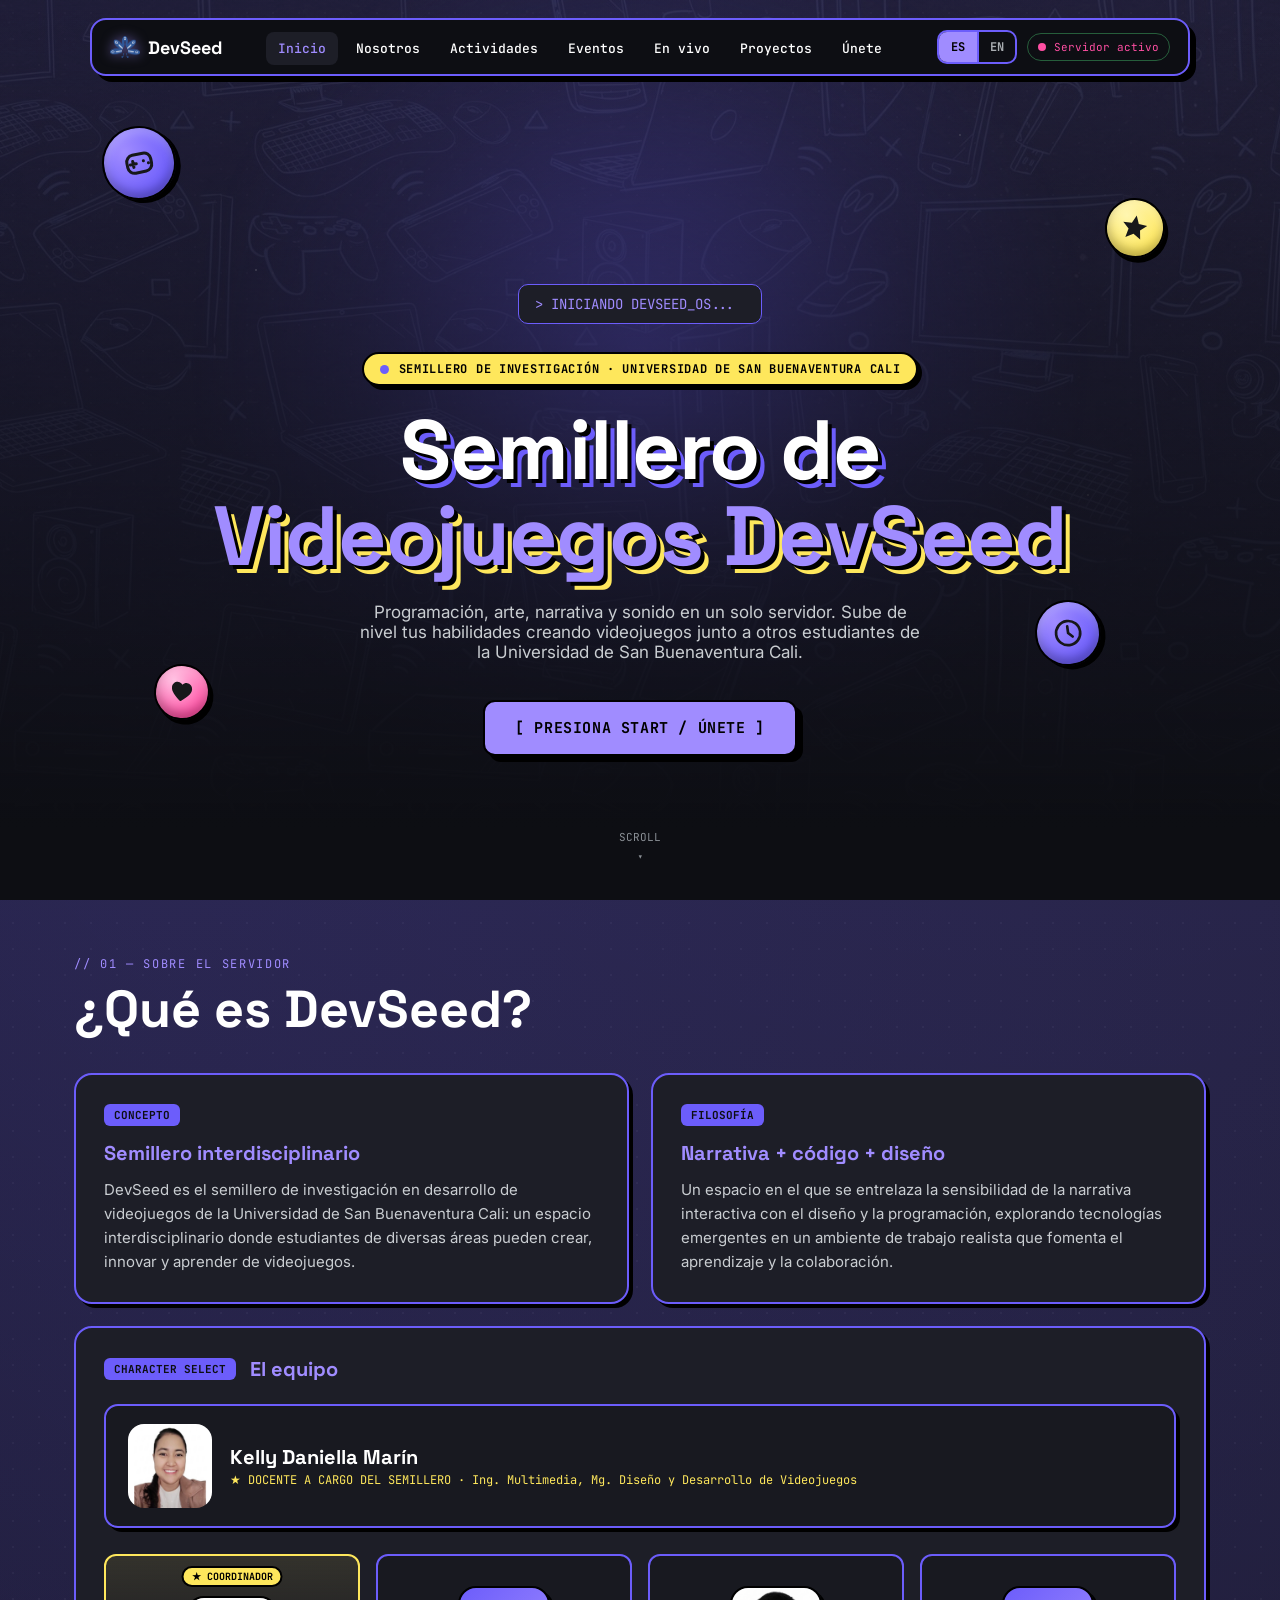
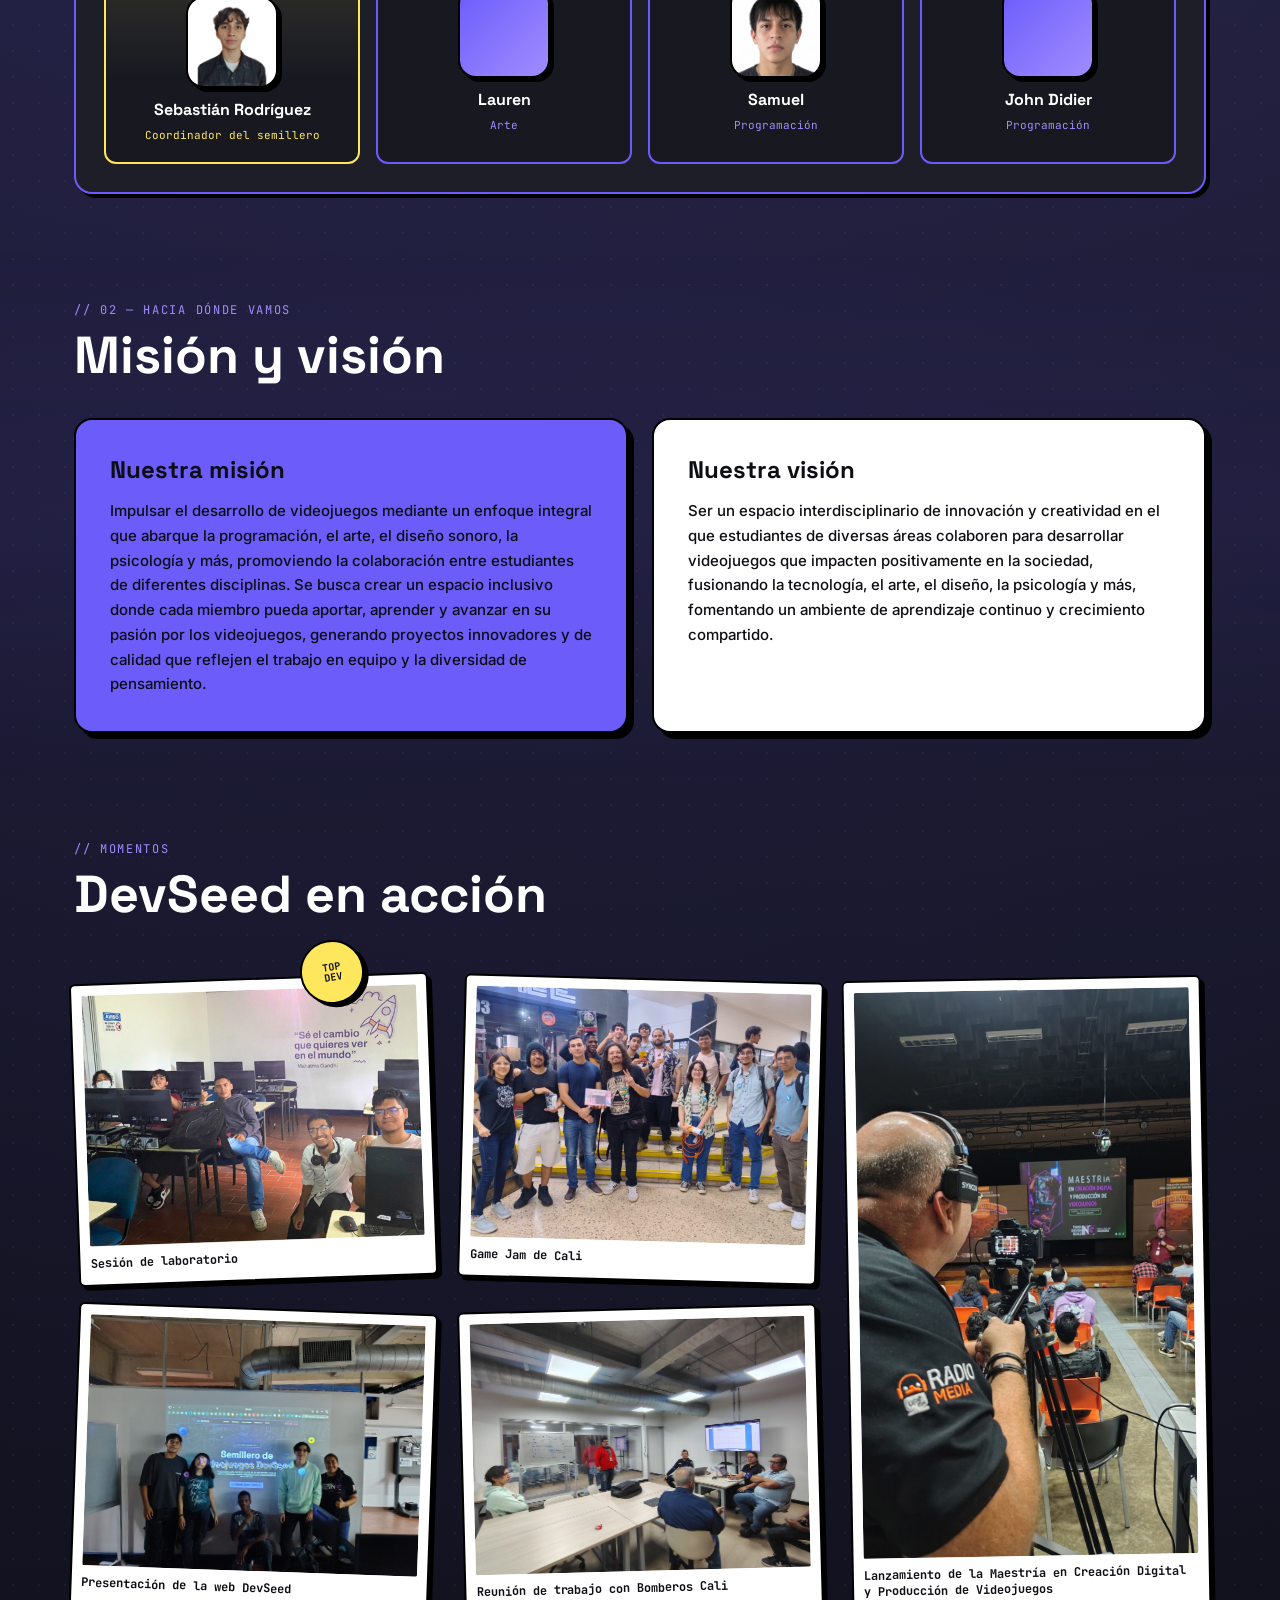
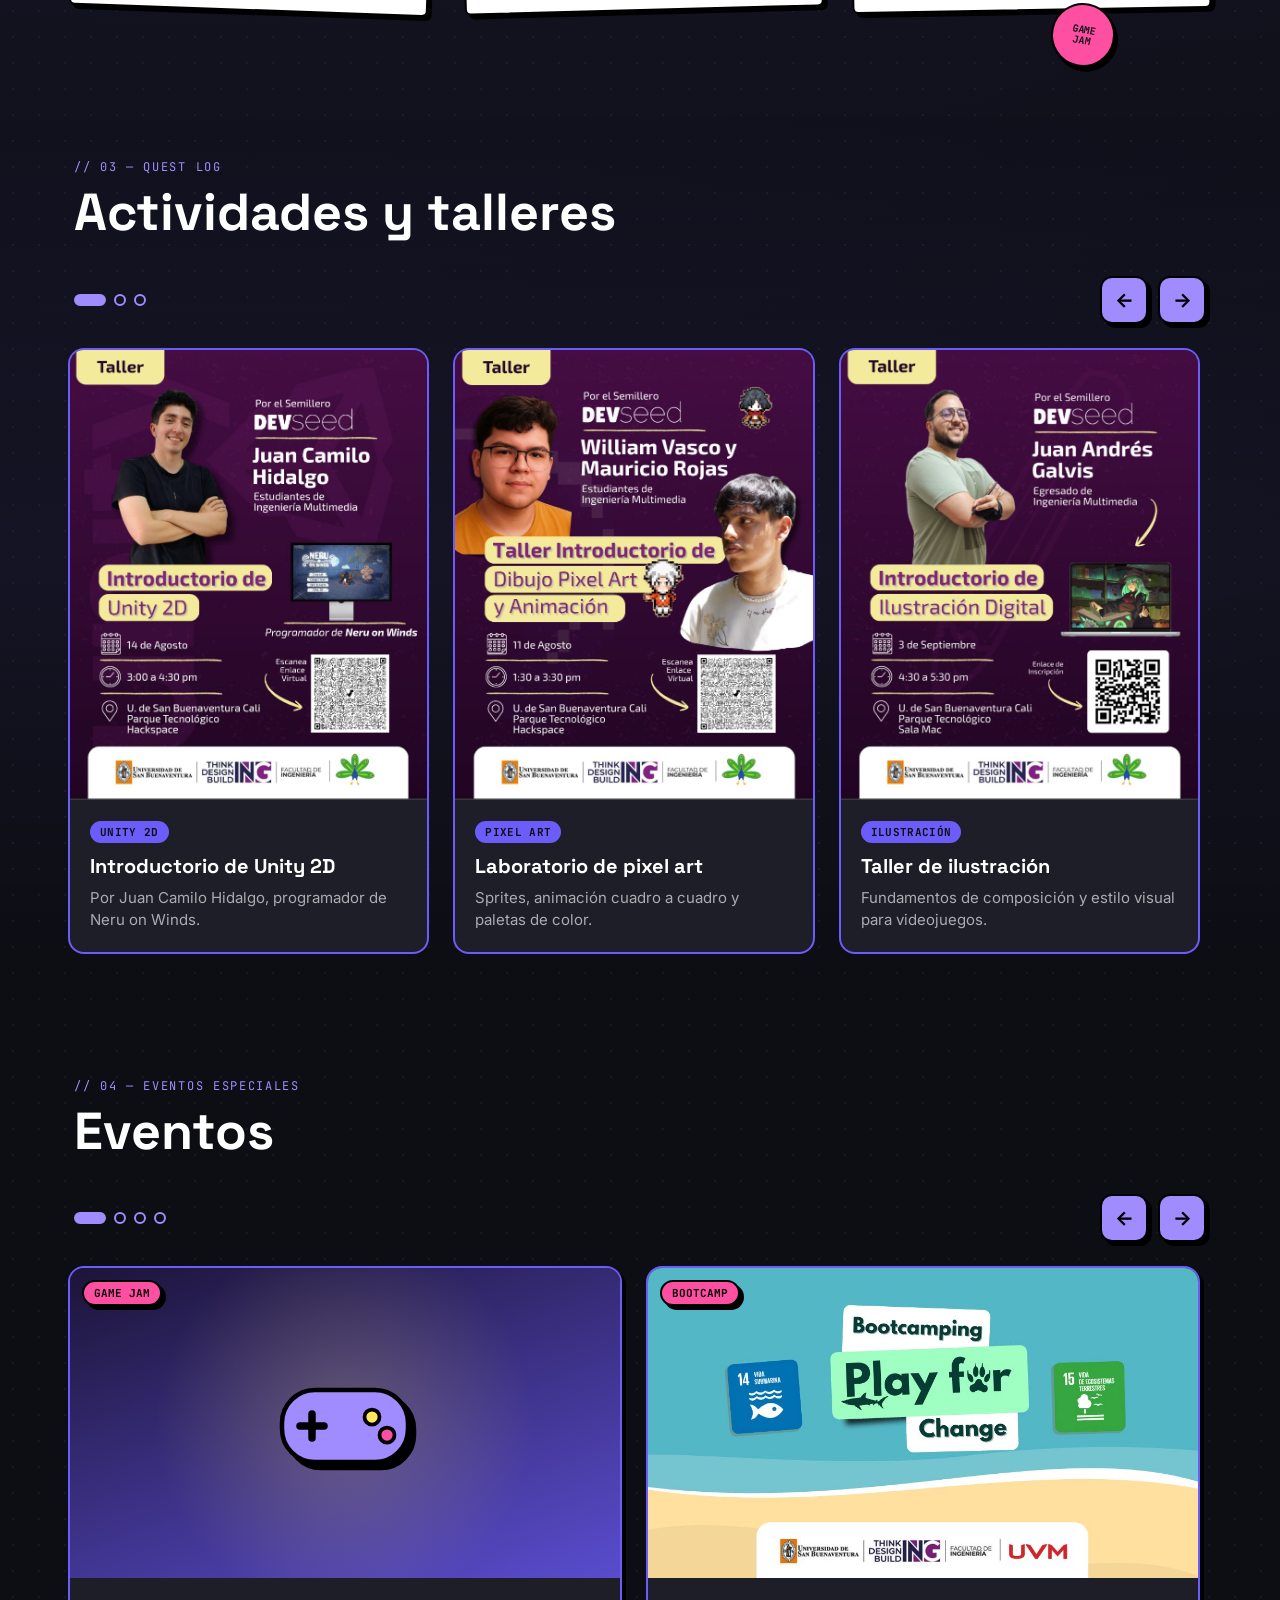
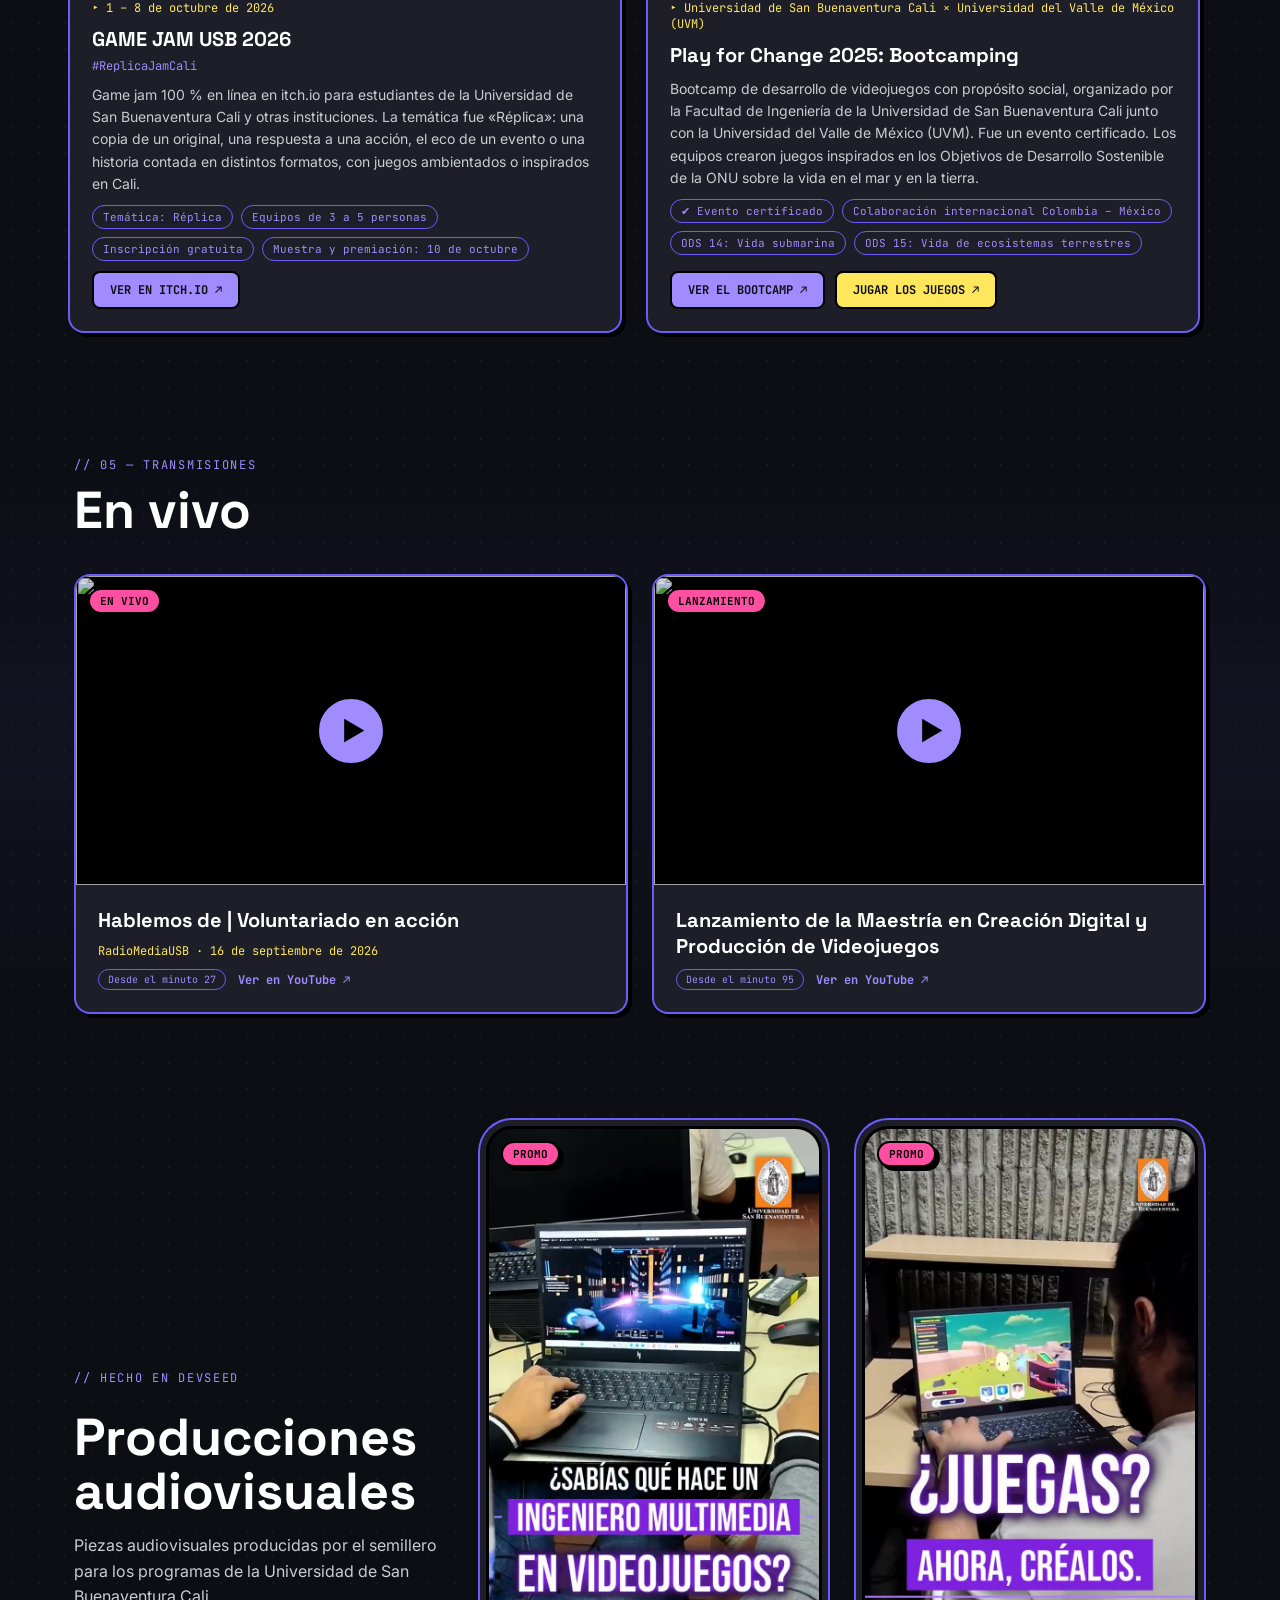
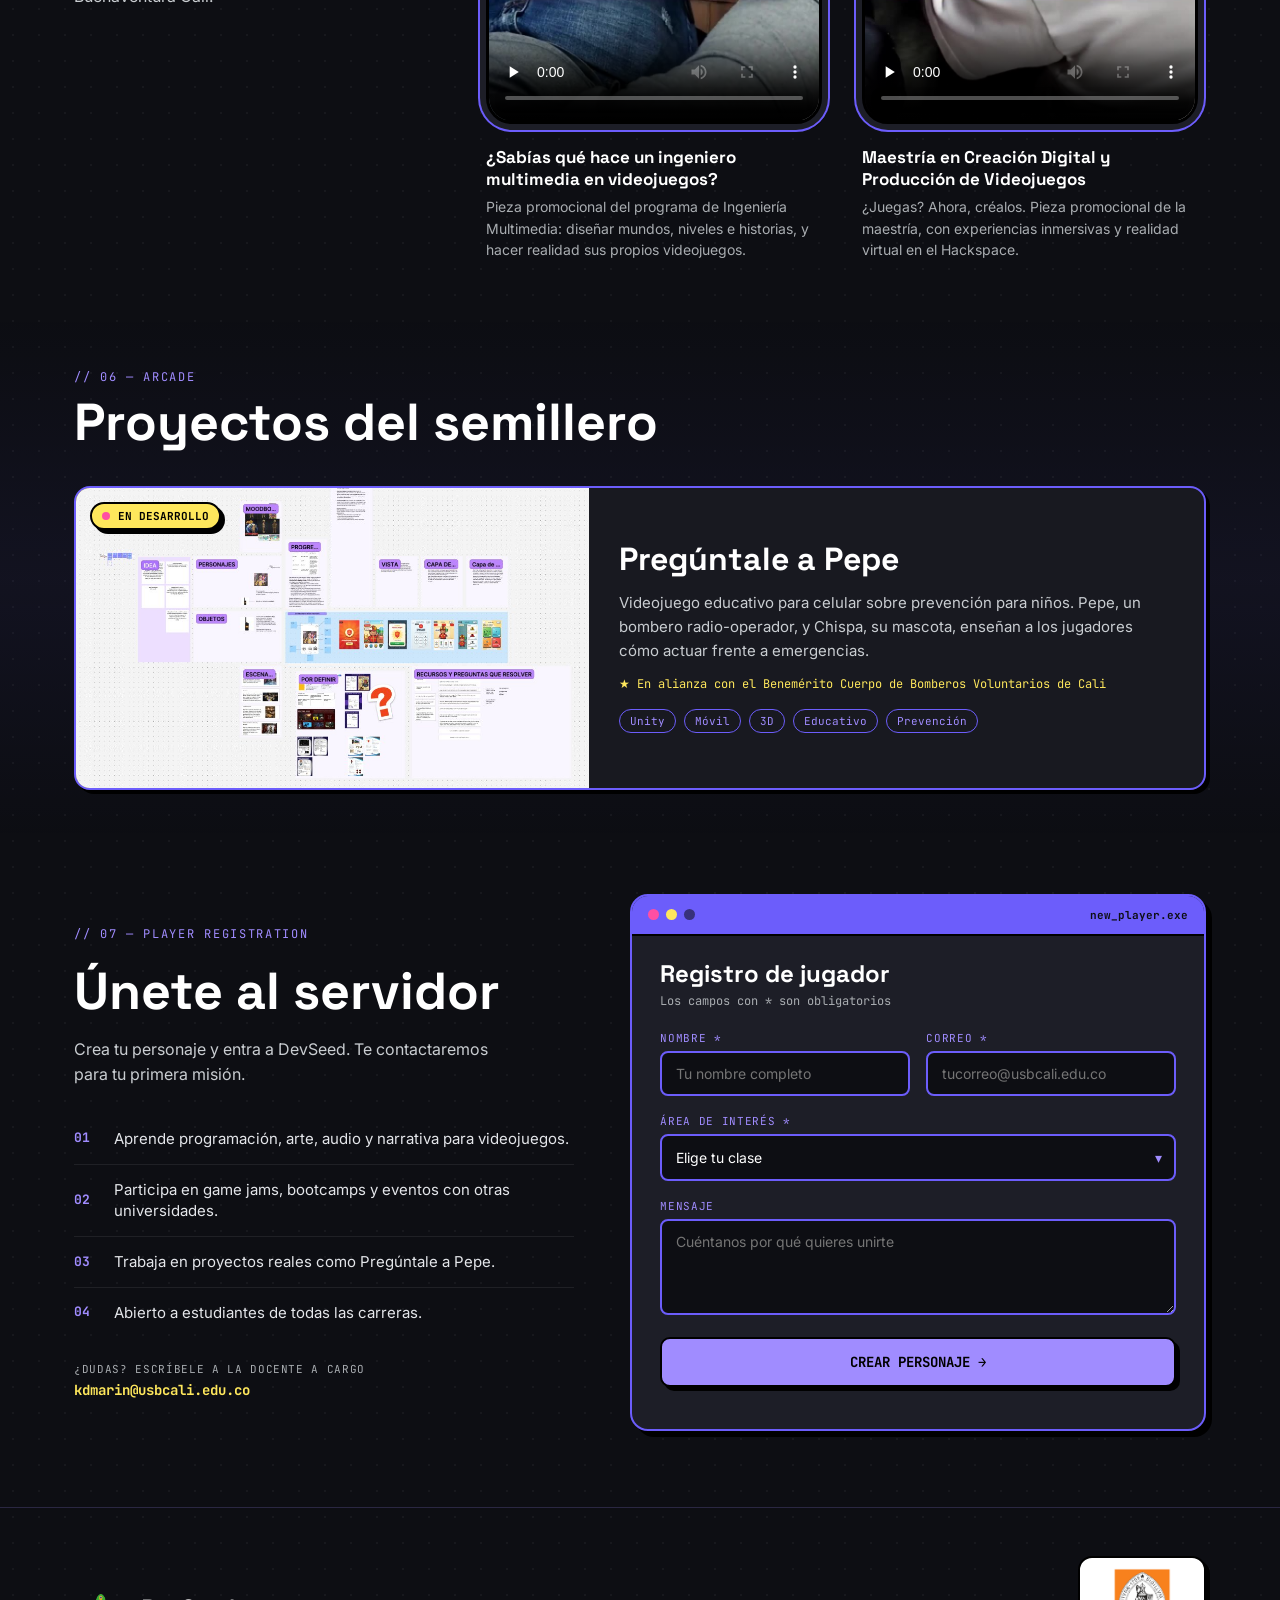
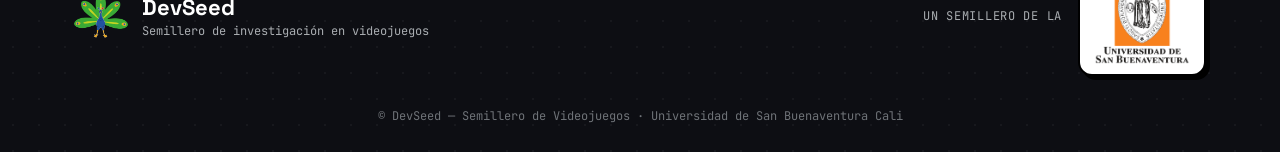
==== commit 24d2a4e3: "Promote opt3 site to repository root Move the selected site and its assets from opt3 to the reposito" ====
--- a/index.html
+++ b/index.html
@@ -1,390 +1,271 @@
 <!DOCTYPE html>
-<html lang="en">
-    <head>
-
-        <!-- meta -->
-        <meta charset="utf-8" />
-        <meta name="viewport" content="width=device-width, initial-scale=1, shrink-to-fit=no" />
-        <meta name="description" content="" />
-        <meta name="author" content="" />
-
-        <!-- Titulo pagina web -->
-        <title>DEVSEED - Semillero </title>
-        <!-- Icono pagina web -->
-        <link rel="shortcut icon" href="./assets/icon/pavoAzul.png" type="image/PNG">
-        
-        <!-- Referencias de estilos CSS -->
-        <link href="./css/bootstrap-icons.css" rel="stylesheet" />
-        
-        <link href="./css/styles.css" rel="stylesheet" />
-        <link href="./css/ownStyle.css" rel="stylesheet" />
-    
-    <!-- Cuerpo -->
-
-    </head>
-    <body class="d-flex flex-column h-100">
-        <main class="flex-shrink-0">
-
-            <!-- Intro -->
-            
-            <!-- Navegador-->
-            <nav class="navbar navbar-expand-lg navbar-dark bg-black" id="inicio">
-                <div class="container px-5">
-                    <!-- Imagenes en el navegador -->
-                    <img class="header img-fluid rounded-0 w-10 h-10 logo-icono" src="./assets/icon/icon.png" />
-                    <div class="header separador-vertical"> </div>
-                    <img class="header img-fluid rounded-0 w-15 h-20 logo-titulo" src="./assets/img/titulo.png" />
-                    
-                    <!-- Referencias en el navegador-->
-                    <button class="navbar-toggler" type="button" data-bs-toggle="collapse" data-bs-target="#navbarSupportedContent" aria-controls="navbarSupportedContent" aria-expanded="false" aria-label="Toggle navigation"><span class="navbar-toggler-icon"></span></button>
-                    <div class="collapse navbar-collapse" id="navbarSupportedContent">
-                        <ul class="navbar-nav ms-auto mb-2 mb-lg-0 text-brightTitle">
-                            <li class="nav-item"><a class="nav-link" href="#seed">Inicio</a></li>
-                            <li class="nav-item"><a class="nav-link" href="#devseed">Nosotros</a></li>
-                            <li class="nav-item"><a class="nav-link" href="#actividades">Actividades</a></li>
-                            <li class="nav-item"><a class="nav-link" href="#proyectos">Proyectos</a></li>
-                            <li class="nav-item"><a class="nav-link" href="#formulario">Unete</a></li>
-                        </ul>
-                    </div>
-                </div>
-            </nav>
-            <!-- Header-->
-            <header class="bg-dark py-5" id="seed" tabindex="-1">
-                <div class="container px-5 seccion" style="margin-top: 5%;" >
-                    <div class="row gx-5 align-items-center justify-content-center">
-                        <div class="col-lg-8 col-xl-7 col-xxl-6">
-                            <div class="my-5 text-center text-xl-start">
-
-                                <!-- INICIO -->
-                                <h1 class="display-5 fw-bolder text-white mb-2" id="titulo-scramble">Semillero Desarrollo de Videojuegos</h1>
-                                <h1 class="display-5 fw-bolder mb-2 text-brightTitle" id="dev">DEVSEED</h1> <br>
-                                <p class="lead fw-normal text-white-50 mb-4 text-prescripts">Videojuegos - Desarrollo - Innovación</p>
-
-                            </div>
-                        </div>
-                        <div class="col-xl-5 col-xxl-6 d-none d-xl-block text-center"><img class="img-fluid rounded-3 my-5" src="https://dummyimage.com/600x400/343a40/6c757d" alt="..." /></div>
-                    </div>
-                </div>
-            </header>
-
-            <!-- SECCIONES -->
-
-            <!-- ¿Que es DEVSEED? -->
-            <section class="py-5 bg-white seccion" id="devseed" tabindex="-1">
-                <div class="container px-5 my-5">
-                    <div class="row gx-5 align-items-center">
-                        <div class="col-lg-6"><img class="img-fluid rounded mb-5 mb-lg-0" src="./assets/img/que_es.png" alt="..." /></div>
-                        <div class="col-lg-6">
-                            <h1><span class="fw-bolder"> ¿Qué es</span>
-                                <span class="text-brightTitle fw-bolder">DEVSEED</span>
-                                <span class="fw-bolder">?</span> <br>
-                            </h1>
-                            <p class="lead fw-normal text-muted mb-0 text-normal">DevSeed es un Semillero interdisciplinario para el desarrollo de Videojuegos, donde estudiantes de diversas áreas pueden crear, innovar y aprender de videojuegos.</p><br>
-                            <p class="lead fw-normal text-muted mb-0 text-normal">DevSeed es el espacio en donde se entrelaza la sensibilidad de la narrativa interactiva con el diseño y la programación. Que explora tambien las tecnologias emergentes para innovar en el desarrollo de proyectos con un ambiente de trabajo realista donde se fomenta un ambiente de aprendizaje y colaboración.</p>
-                        </div>
-                    </div>
-                </div>
-            </section>
-            
-            <!-- INTEGRANTES  -->
-
-            <section class="py-5 bg-dark seccion">
-                <div class="container px-5 my-5">
-                    <div class="text-center">
-                        <h2 class=" text-brightTitle">Nuestro Equipo</h2>
-                        <p class="lead fw-normal text-muted mb-5 subTitulo"> Conoce a nuestro equipo </p>
-                    </div>
-
-                    <div class="row row-cols-1 justify-content-center mb-5">
-                        <div class="col mb-5 mb-5 mb-xl-0">
-                            <div class="text-center">
-                                <img class="img-fluid rounded-circle mb-4 px-4" src="./assets/img/kellyMarin.png" style="width: 200px;" alt="Kelly Marin" />
-                                <h5 class="fw-bolder text-white">Kelly Daniella Marin</h5>
-                                <div class="fst-italic text-muted">Ingeniera Multimedia, <br> Magister en Diseño y Desarrollo Videojuegos.</div>
-                            </div>
-                        </div>
-                    </div>
-                    <div class=" row gx-5 row-cols-1 row-cols-sm-2 row-cols-xl-4 justify-content-center">
-                        <div class="col mb-5 mb-5 mb-xl-0">
-                            <div class="text-center">
-                                <img class="img-fluid rounded-circle mb-4 px-4" src="https://dummyimage.com/150x150/ced4da/6c757d" alt="..." />
-                                <h5 class="fw-bolder text-white">Gustavo Garcia</h5>
-                                <div class="fst-italic text-muted">Audio</div>
-                            </div>
-                        </div>
-                        <div class="col mb-5 mb-5 mb-xl-0">
-                            <div class="text-center">
-                                <img class="img-fluid rounded-circle mb-4 px-4" src="https://dummyimage.com/150x150/ced4da/6c757d" alt="..." />
-                                <h5 class="fw-bolder text-white">Mauricio Rojas Bedoya</h5>
-                                <div class="fst-italic text-muted">Arte 2D/3D</div>
-                            </div>
-                        </div>
-                        <div class="col mb-5 mb-5 mb-sm-0">
-                            <div class="text-center">
-                                <img class="img-fluid rounded-circle mb-4 px-4" src="https://dummyimage.com/150x150/ced4da/6c757d" alt="..." />
-                                <h5 class="fw-bolder text-white">Maria Camila Ledesma</h5>
-                                <div class="fst-italic text-muted">Arte 2D/3D</div>
-                            </div>
-                        </div>
-                        <div class="col mb-5">
-                            <div class="text-center">
-                                <img class="img-fluid rounded-circle mb-4 px-4" src="https://dummyimage.com/150x150/ced4da/6c757d" alt="..." />
-                                <h5 class="fw-bolder text-white">Juan Camilo Hidalgo</h5>
-                                <div class="fst-italic text-muted">QA</div>
-                            </div>
-                        </div>
-                        <div class="col mb-5 mb-5 mb-xl-0">
-                            <div class="text-center">
-                                <img class="img-fluid rounded-circle mb-4 px-4" src="https://dummyimage.com/150x150/ced4da/6c757d" alt="..." />
-                                <h5 class="fw-bolder text-white">Juan Sebastian Quintero</h5>
-                                <div class="fst-italic text-muted">Programación</div>
-                            </div>
-                        </div>
-                        <div class="col mb-5 mb-5 mb-xl-0">
-                            <div class="text-center">
-                                <img class="img-fluid rounded-circle mb-4 px-4" src="https://dummyimage.com/150x150/ced4da/6c757d" alt="..." />
-                                <h5 class="fw-bolder text-white">Juan David Quintana</h5>
-                                <div class="fst-italic text-muted">Programación</div>
-                            </div>
-                        </div>
-                        <div class="col mb-5 mb-5 mb-xl-0">
-                            <div class="text-center">
-                                <img class="img-fluid rounded-circle mb-4 px-4" src="./assets/img/sebastian.png" style="width: 200px;" alt="..." />
-                                <h5 class="fw-bolder text-white">Sebastian Rodríguez</h5>
-                                <div class="fst-italic text-muted">Programación</div>
-                            </div>
-                        </div>
-                    </div>
-                </div>
-            </section>
-
-            <!-- MISIÓN Y VISIÓN -->
-
-            <!-- MISIÓN -->
-            <section class="py-5 bg-light seccion" id="scroll-target">
-                <div class="container px-5 my-5 linea">
-                    <div class="row gx-5 align-items-center">
-                        <div class="col-lg-6"><img class="img-fluid rounded mb-5 mb-lg-0" src="https://dummyimage.com/600x400/343a40/6c757d" alt="..." /></div>
-                        <div class="col-lg-6">
-                            <h2 class="fw-bolder">Nuestra Misión</h2>
-                            <p class="lead fw-normal text-muted mb-0 text-normal">Impulsar el desarrollo de videojuegos mediante un enfoque integral que abarque la programación, el arte, el diseño sonoro, la psicología y más, promoviendo la colaboración entre estudiantes de diferentes disciplinas. Se busca crear un espacio inclusivo donde cada miembro pueda aportar, aprender y aprender y avanzar en su pasión por los videojuegos, generando proyectos innovadores y de calidad que reflejen el trabajo en equipo y la diversidad de pensamiento.</p>
-                        </div>
-                    </div>
-                </div>
-            </section>
-
-            <!-- VISIÓN -->
-            <section class="py-5 seccion">
-                <div class="container px-5 my-5">
-                    <div class="row gx-5 align-items-center">
-                        <div class="col-lg-6 order-first order-lg-last"><img class="img-fluid rounded mb-5 mb-lg-0" src="https://dummyimage.com/600x400/343a40/6c757d" alt="..." /></div>
-                        <div class="col-lg-6">
-                            <h2 class="fw-bolder">Nuestra Visión</h2>
-                            <p class="lead fw-normal text-muted mb-0 text-normal">Ser un espacio interdisciplinario de innovación y creatividad en el que estudiantes de diversas áreas colaboren para desarrollar videojuegos que impacten positivamente en la sociedad, fusionando la tecnología, el arte, el diseño, la psicología y más, fomentando un ambiente de aprendizaje continuo y crecimiento compartido.</p>
-                        </div>
-                    </div>
-                </div>
-            </section>
-
-            <!-- ACTIVIDADES / TALLERES -->
-            <section class="py-5 bg-dark seccion" id="actividades" tabindex="-1">
-                <div class="container px-5 my-5">
-                    <div class="row gx-5 justify-content-center">
-                        <div class=" col-lg-8 col-xl-6">
-                            <div class="text-center">
-                                <h2 class="dt fw-bolder text-brightAct">TALLERES</h2>
-                                <p class="lead fw-normal text-muted mb-5">Lorem ipsum</p>
-                            </div>
-                        </div>
-                    </div>
-                    <div class="carousel-container">
-                        <div class="carousel-track" id="track">
-                            <div class="card targeta"><img src="./assets/img/taller1.png" alt="Unity 2D"></div>
-                            <div class="card targeta"><img src="./assets/img/taller2.png" alt="Pixel Art"></div>
-                            <div class="card targeta"><img src="./assets/img/taller3.png" alt="Ilustración"></div>
-                            <div class="card targeta"><img src="./assets/img/taller4.png" alt="Escenarios"></div>
-                            <div class="card targeta"><img src="./assets/img/taller5.png" alt="Personajes"></div>
-                        </div>
-                    </div>
-                </div>
-            </section>
-        
-
-        <!-- PROYECTOS -->
-
-            <section class="py-5 seccion" id="proyectos" tabindex="-1">
-                <div class="container px-5 my-5">
-                    <div class="text-center mb-5">
-                        <h1 class="fw-bolder">Nuestros Proyectos</h1>
-                        <p class="lead fw-normal text-muted mb-0 text-normal text-center">Proyectos desarrollados y en desarrollo</p>
-                    </div>
-                    <div class="row gx-5">
-                        <div class="col-lg-6">
-                            <div class="position-relative mb-5">
-                                <img class="img-fluid rounded-3 mb-3" src="https://dummyimage.com/600x400/343a40/6c757d" alt="..." />
-                                <a class="h3 fw-bolder text-decoration-none link-dark stretched-link" href="#!">Project name</a>
-                            </div>
-                        </div>
-                        <div class="col-lg-6">
-                            <div class="position-relative mb-5">
-                                <img class="img-fluid rounded-3 mb-3" src="https://dummyimage.com/600x400/343a40/6c757d" alt="..." />
-                                <a class="h3 fw-bolder text-decoration-none link-dark stretched-link" href="#!">Project name</a>
-                            </div>
-                        </div>
-                        <div class="col-lg-6">
-                            <div class="position-relative mb-5 mb-lg-0">
-                                <img class="img-fluid rounded-3 mb-3" src="https://dummyimage.com/600x400/343a40/6c757d" alt="..." />
-                                <a class="h3 fw-bolder text-decoration-none link-dark stretched-link" href="#!">Project name</a>
-                            </div>
-                        </div>
-                        <div class="col-lg-6">
-                            <div class="position-relative">
-                                <img class="img-fluid rounded-3 mb-3" src="https://dummyimage.com/600x400/343a40/6c757d" alt="..." />
-                                <a class="h3 fw-bolder text-decoration-none link-dark stretched-link" href="#!">Project name</a>
-                            </div>
-                        </div>
-                    </div>
-                </div>
-            </section>
-
-        <!-- Videojuegos -->
-
-            <section class="py-5 bg-dark seccion" tabindex="-1">
-                <div class="container px-5 my-5">
-                    <div class="text-center mb-5">
-                        <h1 class="fw-bolder text-brightTitle">Videojuegos</h1>
-                        <p class="lead fw-normal text-muted text-normal-centrado mb-0">Videojuegos creados por nuestros integrantes</p>
-                    </div>
-                    <div class="row gx-5">
-                        <div class="col-lg-6">
-                            <div class="position-relative mb-5">
-                                <img class="img-fluid rounded-3 mb-3" src="https://dummyimage.com/600x400/343a40/6c757d" alt="..." />
-                                <a class="h3 fw-bolder text-decoration-none stretched-link text-white" href="#!">Project name</a>
-                            </div>
-                        </div>
-                        <div class="col-lg-6">
-                            <div class="position-relative mb-5">
-                                <img class="img-fluid rounded-3 mb-3" src="https://dummyimage.com/600x400/343a40/6c757d" alt="..." />
-                                <a class="h3 fw-bolder text-decoration-none stretched-link text-white" href="#!">Project name</a>
-                            </div>
-                        </div>
-                    </div>
-                </div>
-            </section>
-
-        <!-- Noticias -->
-
-            <section class="py-5 seccion" tabindex="-1">
-                <div class="container px-5 my-5">
-                    <div class="text-center mb-5">
-                        <h1 class="fw-bolder">Noticias de DevSeed</h1>
-                        <p class="lead fw-normal text-muted mb-0">Company portfolio</p>
-                    </div>
-                    <div class="row gx-5">
-                        <div class="col-lg-6">
-                            <div class="position-relative mb-5">
-                                <img class="img-fluid rounded-3 mb-3" src="https://dummyimage.com/600x400/343a40/6c757d" alt="..." />
-                                <a class="h3 fw-bolder text-decoration-none link-dark stretched-link" href="#!">Project name</a>
-                            </div>
-                        </div>
-                        <div class="col-lg-6">
-                            <div class="position-relative mb-5">
-                                <img class="img-fluid rounded-3 mb-3" src="https://dummyimage.com/600x400/343a40/6c757d" alt="..." />
-                                <a class="h3 fw-bolder text-decoration-none link-dark stretched-link" href="#!">Project name</a>
-                            </div>
-                        </div>
-                    </div>
-                </div>
-            </section>
-
-
-        <!-- Formulario de Inscripción -->
-            <section class="py-5 bg-dark seccion" id="formulario" tabindex="-1">
-                <div class="container px-5">
-                    <!-- Contact form-->
-                    <div class="bg-light rounded-3 py-5 px-4 px-md-5 mb-5">
-                        <div class="text-center mb-5">
-                            <div class="feature bg-primary bg-gradient text-white rounded-3 mb-3"><i class="bi bi-envelope"></i></div>
-                            <h1 class="fw-bolder">Unete al DEVSEED</h1>
-                            <p class="lead fw-normal text-muted mb-0 text-normal-centrado">We'd love to hear from you</p>
-                        </div>
-                        <div class="row gx-5 justify-content-center">
-                            <div class="col-lg-8 col-xl-6">
-                                <!-- * * * * * * * * * * * * * * *-->
-                                <!-- * * SB Forms Contact Form * *-->
-                                <!-- * * * * * * * * * * * * * * *-->
-                                <!-- This form is pre-integrated with SB Forms.-->
-                                <!-- To make this form functional, sign up at-->
-                                <!-- https://startbootstrap.com/solution/contact-forms-->
-                                <!-- to get an API token!-->
-                                <form class="text-normal" id="contactForm" data-sb-form-api-token="API_TOKEN">
-                                    <!-- Name input-->
-                                    <div class="form-floating mb-3">
-                                        <input class="form-control" id="name" type="text" placeholder="Enter your name..." data-sb-validations="required" />
-                                        <label for="name">Full name</label>
-                                        <div class="invalid-feedback" data-sb-feedback="name:required">A name is required.</div>
-                                    </div>
-                                    <!-- Email address input-->
-                                    <div class="form-floating mb-3">
-                                        <input class="form-control" id="email" type="email" placeholder="name@example.com" data-sb-validations="required,email" />
-                                        <label for="email">Email address</label>
-                                        <div class="invalid-feedback" data-sb-feedback="email:required">An email is required.</div>
-                                        <div class="invalid-feedback" data-sb-feedback="email:email">Email is not valid.</div>
-                                    </div>
-                                    <!-- Phone number input-->
-                                    <div class="form-floating mb-3">
-                                        <input class="form-control" id="phone" type="tel" placeholder="(123) 456-7890" data-sb-validations="required" />
-                                        <label for="phone">Phone number</label>
-                                        <div class="invalid-feedback" data-sb-feedback="phone:required">A phone number is required.</div>
-                                    </div>
-                                    <!-- Message input-->
-                                    <div class="form-floating mb-3">
-                                        <textarea class="form-control" id="message" type="text" placeholder="Enter your message here..." style="height: 10rem" data-sb-validations="required"></textarea>
-                                        <label for="message">Message</label>
-                                        <div class="invalid-feedback" data-sb-feedback="message:required">A message is required.</div>
-                                    </div>
-                                    <!-- Submit success message-->
-                                    <!---->
-                                    <!-- This is what your users will see when the form-->
-                                    <!-- has successfully submitted-->
-                                    <div class="d-none" id="submitSuccessMessage">
-                                        <div class="text-center mb-3">
-                                            <div class="fw-bolder">Form submission successful!</div>
-                                            To activate this form, sign up at
-                                            <br />
-                                            <a href="https://startbootstrap.com/solution/contact-forms">https://startbootstrap.com/solution/contact-forms</a>
-                                        </div>
-                                    </div>
-                                    <!-- Submit error message-->
-                                    <!---->
-                                    <!-- This is what your users will see when there is-->
-                                    <!-- an error submitting the form-->
-                                    <div class="d-none" id="submitErrorMessage"><div class="text-center text-danger mb-3">Error sending message!</div></div>
-                                    <!-- Submit Button-->
-                                    <div class="d-grid"><button class="btn btn-primary btn-lg disabled" id="submitButton" type="submit">Submit</button></div>
-                                </form>
-                            </div>
-                        </div>
-                    </div>
-                </div>
-            </section>
-
-        </main>
-
-        <!-- Footer-->
-        <footer class="bg-black py-4 mt-auto">
-            <div class="container px-5">
-
-                <div class="row align-items-center justify-content-between flex-column flex-sm-row text-normal">
-                    <div class="col-auto"><div class="small m-0 text-white">&copy; 2026 Semillero DEVSEED. Universidad de San Buenaventura Cali.</div></div>
-                </div>
-            </div>
-        </footer>
-
-
-        <script src="./js/bootstrap.bundle.min.js"></script>
-        <script src="./js/card.js"></script>
-        <script src="./js/movementSection.js"></script>
-        <script src="./js/scrambleTitle.js"></script>
-    </body>
+<html lang="es">
+<head>
+<meta charset="UTF-8">
+<meta name="viewport" content="width=device-width, initial-scale=1.0">
+<title>DevSeed — Semillero de Videojuegos | Universidad de San Buenaventura Cali</title>
+<meta name="description" content="DevSeed, semillero interdisciplinario de desarrollo de videojuegos de la Universidad de San Buenaventura Cali.">
+<link rel="preconnect" href="https://fonts.googleapis.com">
+<link rel="preconnect" href="https://fonts.gstatic.com" crossorigin>
+<link href="https://fonts.googleapis.com/css2?family=Space+Grotesk:wght@500;700;800&family=Inter:wght@400;500;600;700&family=JetBrains+Mono:wght@500;700&display=swap" rel="stylesheet">
+<link rel="icon" href="img/logo.png">
+<link rel="stylesheet" href="css/styles.css">
+</head>
+<body>
+<!-- Heurística 7: atajo para teclado / lectores de pantalla -->
+<a class="skip-link" href="#nosotros" data-i18n="skipLink">Saltar al contenido</a>
+
+<!-- =====================================================================
+     VISTA (plantilla). Los textos con data-i18n y las listas los llena
+     js/view.js con los datos de js/model.js, en español o inglés.
+     ===================================================================== -->
+
+<div class="navwrap">
+  <nav aria-label="Principal">
+    <a href="#inicio" class="brand"><img src="img/logo.png" alt="Logo DevSeed" class="brand-logo">DevSeed</a>
+    <ul class="navlinks" id="navLinks"></ul>
+    <div class="nav-right">
+      <div class="lang-switch" role="group" aria-label="Idioma">
+        <button type="button" data-lang="es" aria-pressed="true">ES</button>
+        <button type="button" data-lang="en" aria-pressed="false">EN</button>
+      </div>
+      <div class="status"><span class="pulse"></span><span class="txt" data-i18n="navStatus">Servidor activo</span></div>
+      <button class="nav-toggle" id="navToggle" type="button" aria-label="Abrir menú" aria-expanded="false" aria-controls="navLinks">
+        <span></span><span></span><span></span>
+      </button>
+    </div>
+  </nav>
+</div>
+
+<!-- HERO -->
+<header class="hero" id="inicio">
+  <div class="hero-bg">
+    <img class="hero-photo" src="img/bg.jpg" alt="" aria-hidden="true">
+    <div class="hero-glow"></div>
+    <div class="hero-stars"></div>
+    <div class="hero-grid"></div>
+    <div class="hero-fade"></div>
+  </div>
+  <div class="sticker s1"><svg viewBox="0 0 24 24" fill="none" stroke="#17181A" stroke-width="2"><path d="M6 12h4M8 10v4M15 11h.01M18 13h.01" stroke-linecap="round"/><path d="M8.5 6h7A4.5 4.5 0 0 1 20 10.5v3A4.5 4.5 0 0 1 15.5 18h-7A4.5 4.5 0 0 1 4 13.5v-3A4.5 4.5 0 0 1 8.5 6Z"/></svg></div>
+  <div class="sticker s2"><svg viewBox="0 0 24 24" fill="#17181A"><path d="M12 2l2.9 6.6L22 9l-5.2 4.6L18.2 21 12 17.3 5.8 21l1.4-7.4L2 9l7.1-.4L12 2z"/></svg></div>
+  <div class="sticker s3"><svg viewBox="0 0 24 24" fill="#17181A"><path d="M12 20.5c-.3 0-.6-.1-.8-.3C6.9 16.6 3 13.2 3 9.1 3 6.3 5.2 4 8 4c1.6 0 3.1.8 4 2.1C12.9 4.8 14.4 4 16 4c2.8 0 5 2.3 5 5.1 0 4.1-3.9 7.5-8.2 11.1-.2.2-.5.3-.8.3z"/></svg></div>
+  <div class="sticker s4"><svg viewBox="0 0 24 24" fill="none" stroke="#17181A" stroke-width="2"><circle cx="12" cy="12" r="9"/><path d="M12 7v5l3 3" stroke-linecap="round"/></svg></div>
+
+
+  <div class="terminal" id="typewriter">&gt; <span id="tw-text"></span><span class="cursor"></span></div>
+  <div class="uni-badge"><span class="uni-dot"></span><span data-i18n="heroBadge">Semillero de investigación · Universidad de San Buenaventura Cali</span></div>
+  <h1><span class="h1-a" data-i18n="heroTitle1">Semillero de</span><br><span class="h1-b" data-i18n="heroTitle2">Videojuegos DevSeed</span></h1>
+  <p class="sub" data-i18n="heroSub"></p>
+  <a href="#unete" class="cta" data-i18n="heroCta">[ PRESIONA START / ÚNETE ]</a>
+  <div class="scrolldown">SCROLL <span class="chev">▾</span></div>
+</header>
+
+<main>
+<!-- QUE ES DEVSEED -->
+<section id="nosotros">
+  <div class="container">
+    <span class="eyebrow" data-i18n="aboutEyebrow"></span>
+    <h2 class="section-title" data-i18n="aboutTitle"></h2>
+    <div class="bento">
+      <div class="card">
+        <span class="tag" data-i18n="conceptTag"></span>
+        <h3 data-i18n="conceptTitle"></h3>
+        <p data-i18n="conceptText"></p>
+      </div>
+      <div class="card">
+        <span class="tag" data-i18n="philoTag"></span>
+        <h3 data-i18n="philoTitle"></h3>
+        <p data-i18n="philoText"></p>
+      </div>
+      <div class="card roster">
+        <div class="roster-head">
+          <span class="tag" data-i18n="teamTag"></span>
+          <h3 data-i18n="teamTitle"></h3>
+        </div>
+        <div class="coord-card" id="coordinator"></div>
+        <div class="students" id="students"></div>
+      </div>
+    </div>
+  </div>
+</section>
+
+<!-- MISION VISION -->
+<section>
+  <div class="container">
+    <span class="eyebrow" data-i18n="mvEyebrow"></span>
+    <h2 class="section-title" data-i18n="mvTitle"></h2>
+    <div class="mv-grid">
+      <div class="mv-card mision">
+        <h3 data-i18n="missionTitle"></h3>
+        <p data-i18n="missionText"></p>
+      </div>
+      <div class="mv-card vision">
+        <h3 data-i18n="visionTitle"></h3>
+        <p data-i18n="visionText"></p>
+      </div>
+    </div>
+  </div>
+</section>
+
+<!-- COLLAGE -->
+<section>
+  <div class="container">
+    <span class="eyebrow" data-i18n="galleryEyebrow"></span>
+    <h2 class="section-title" data-i18n="galleryTitle"></h2>
+    <div class="collage">
+      <div class="badge-sticker b1">TOP<br>DEV</div>
+      <div class="badge-sticker b2">GAME<br>JAM</div>
+      <div class="collage-grid" id="collageGrid"></div>
+    </div>
+  </div>
+</section>
+
+<!-- ACTIVIDADES -->
+<section id="actividades">
+  <div class="container">
+    <span class="eyebrow" data-i18n="actEyebrow"></span>
+    <h2 class="section-title" data-i18n="actTitle"></h2>
+    <div class="carousel" id="questCarousel">
+      <div class="carousel-head">
+        <div class="carousel-dots" role="tablist"></div>
+        <div class="carousel-nav">
+          <button type="button" class="carousel-btn" data-dir="-1" data-i18n-aria="carPrev" aria-label="Anterior">←</button>
+          <button type="button" class="carousel-btn" data-dir="1" data-i18n-aria="carNext" aria-label="Siguiente">→</button>
+        </div>
+      </div>
+      <div class="quest-grid carousel-track" id="questGrid" tabindex="0"></div>
+    </div>
+  </div>
+</section>
+
+<!-- EVENTOS -->
+<section id="eventos">
+  <div class="container">
+    <span class="eyebrow" data-i18n="evEyebrow"></span>
+    <h2 class="section-title" data-i18n="evTitle"></h2>
+    <div class="carousel" id="eventCarousel">
+      <div class="carousel-head">
+        <div class="carousel-dots" role="tablist"></div>
+        <div class="carousel-nav">
+          <button type="button" class="carousel-btn" data-dir="-1" data-i18n-aria="carPrev" aria-label="Anterior">←</button>
+          <button type="button" class="carousel-btn" data-dir="1" data-i18n-aria="carNext" aria-label="Siguiente">→</button>
+        </div>
+      </div>
+      <div class="event-grid carousel-track" id="eventGrid" tabindex="0"></div>
+    </div>
+  </div>
+</section>
+
+<!-- EN VIVO -->
+<section id="envivo">
+  <div class="container">
+    <span class="eyebrow" data-i18n="liveEyebrow"></span>
+    <h2 class="section-title" data-i18n="liveTitle"></h2>
+    <div class="event-grid" id="videoGrid"></div>
+  </div>
+</section>
+
+<!-- PRODUCCIONES AUDIOVISUALES -->
+<section id="producciones">
+  <div class="container">
+    <div class="prod-wrap">
+      <div class="prod-intro">
+        <span class="eyebrow" data-i18n="prodEyebrow"></span>
+        <h2 class="section-title" data-i18n="prodTitle"></h2>
+        <p class="join-lead" data-i18n="prodLead"></p>
+      </div>
+      <div class="prod-grid" id="prodGrid"></div>
+    </div>
+  </div>
+</section>
+
+<!-- PROYECTOS -->
+<section id="proyectos">
+  <div class="container">
+    <span class="eyebrow" data-i18n="projEyebrow"></span>
+    <h2 class="section-title" data-i18n="projTitle"></h2>
+    <div class="proj-grid" id="projGrid"></div>
+  </div>
+</section>
+
+<!-- UNETE -->
+<section id="unete">
+  <div class="container">
+    <div class="join-wrap">
+      <!-- Columna informativa -->
+      <aside class="join-info">
+        <span class="eyebrow" data-i18n="joinEyebrow"></span>
+        <h2 class="section-title" data-i18n="joinTitle"></h2>
+        <p class="join-lead" data-i18n="joinLead"></p>
+        <ul class="join-perks">
+          <li><span data-i18n="perk1"></span></li>
+          <li><span data-i18n="perk2"></span></li>
+          <li><span data-i18n="perk3"></span></li>
+          <li><span data-i18n="perk4"></span></li>
+        </ul>
+        <div class="join-contact">
+          <div>
+            <div class="join-contact-label" data-i18n="joinContact"></div>
+            <a href="mailto:kdmarin@usbcali.edu.co">kdmarin@usbcali.edu.co</a>
+          </div>
+        </div>
+      </aside>
+
+      <!-- Formulario -->
+      <form class="register-panel" id="joinForm" novalidate>
+        <div class="panel-bar" aria-hidden="true"><span></span><span></span><span></span><em>new_player.exe</em></div>
+        <h3 data-i18n="formTitle"></h3>
+        <div class="sub" data-i18n="formSub"></div>
+        <div class="field-row">
+          <div class="field">
+            <label for="nombre" data-i18n="fName"></label>
+            <input id="nombre" name="nombre" type="text" maxlength="80" data-i18n-ph="fNamePh" autocomplete="name" required>
+          </div>
+          <div class="field">
+            <label for="correo" data-i18n="fEmail"></label>
+            <input id="correo" name="correo" type="email" maxlength="120" inputmode="email" data-i18n-ph="fEmailPh" autocomplete="email" required>
+          </div>
+        </div>
+        <div class="field">
+          <label for="areaSelect" data-i18n="fArea"></label>
+          <div class="select-wrap"><select id="areaSelect" name="area" required></select></div>
+        </div>
+        <div class="field">
+          <label for="mensaje" data-i18n="fMsg"></label>
+          <textarea id="mensaje" name="mensaje" rows="4" maxlength="1000" data-i18n-ph="fMsgPh"></textarea>
+        </div>
+        <!-- campo trampa anti-spam: los humanos no lo ven -->
+        <input type="text" name="_honey" class="hp-field" tabindex="-1" autocomplete="off" aria-hidden="true">
+        <button class="submit-btn" id="submitBtn" type="submit" data-i18n="submit"></button>
+        <div class="feedback" id="joinFeedback" role="status" aria-live="polite"></div>
+      </form>
+    </div>
+  </div>
+</section>
+</main>
+
+<footer>
+  <div class="container footer-inner">
+    <div class="footer-brand">
+      <img src="img/pavoColor@2x.png" alt="Mascota DevSeed" class="footer-mascot">
+      <div>
+        <div class="footer-name">DevSeed</div>
+        <div class="footer-tag" data-i18n="footerTag"></div>
+      </div>
+    </div>
+    <a class="footer-uni" href="https://usbcali.edu.co" target="_blank" rel="noopener">
+      <span class="footer-uni-label" data-i18n="footerUni"></span>
+      <span class="uni-plate"><img src="img/logo-usb.png" alt="Universidad de San Buenaventura"></span>
+    </a>
+  </div>
+  <div class="footer-copy" data-i18n="footer">© DevSeed — Semillero de Videojuegos · Universidad de San Buenaventura Cali</div>
+</footer>
+
+<button type="button" class="back-top" id="backTop" data-i18n-aria="backTop" aria-label="Volver arriba">↑</button>
+
+<!-- MVC: Modelo → Vista → Controlador (el orden importa) -->
+<script src="js/model.js"></script>
+<script src="js/view.js"></script>
+<script src="js/controller.js"></script>
+</body>
 </html>
--- a/css/styles.css
+++ b/css/styles.css
@@ -1,10321 +1,981 @@
-@charset "UTF-8";
-
-:root {
-  --bs-blue: #0d6efd;
-  --bs-indigo: #6610f2;
-  --bs-purple: #6f42c1;
-  --bs-pink: #d63384;
-  --bs-red: #dc3545;
-  --bs-orange: #fd7e14;
-  --bs-yellow: #ffc107;
-  --bs-green: #198754;
-  --bs-teal: #20c997;
-  --bs-cyan: #0dcaf0;
-  --bs-black: #000;
-  --bs-white: #fff;
-  --bs-gray: #6c757d;
-  --bs-gray-dark: #343a40;
-  --bs-gray-100: #f8f9fa;
-  --bs-gray-200: #e9ecef;
-  --bs-gray-300: #dee2e6;
-  --bs-gray-400: #ced4da;
-  --bs-gray-500: #adb5bd;
-  --bs-gray-600: #6c757d;
-  --bs-gray-700: #495057;
-  --bs-gray-800: #343a40;
-  --bs-gray-900: #212529;
-  --bs-primary: #0d6efd;
-  --bs-secondary: #6c757d;
-  --bs-success: #198754;
-  --bs-info: #0dcaf0;
-  --bs-warning: #ffc107;
-  --bs-danger: #dc3545;
-  --bs-light: #f3f3f3;
-  --bs-dark: #212529;
-  --bs-primary-rgb: 13, 110, 253;
-  --bs-secondary-rgb: 108, 117, 125;
-  --bs-success-rgb: 25, 135, 84;
-  --bs-info-rgb: 13, 202, 240;
-  --bs-warning-rgb: 255, 193, 7;
-  --bs-danger-rgb: 220, 53, 69;
-  --bs-light-rgb: 	243, 243, 243;
-  --bs-dark-rgb: 33, 37, 41;
-  --bs-white-rgb: 255, 255, 255;
-  --bs-black-rgb: 0, 0, 0;
-  --bs-body-color-rgb: 33, 37, 41;
-  --bs-body-bg-rgb: 255, 255, 255;
-  --bs-font-sans-serif: system-ui, -apple-system, "Segoe UI", Roboto, "Helvetica Neue", "Noto Sans", "Liberation Sans", Arial, sans-serif, "Apple Color Emoji", "Segoe UI Emoji", "Segoe UI Symbol", "Noto Color Emoji";
-  --bs-font-monospace: SFMono-Regular, Menlo, Monaco, Consolas, "Liberation Mono", "Courier New", monospace;
-  --bs-gradient: linear-gradient(180deg, rgba(255, 255, 255, 0.15), rgba(255, 255, 255, 0));
-  --bs-body-font-family: var(--bs-font-sans-serif);
-  --bs-body-font-size: 1rem;
-  --bs-body-font-weight: 400;
-  --bs-body-line-height: 1.5;
-  --bs-body-color: #212529;
-  --bs-body-bg: #fff;
-  --bs-border-width: 1px;
-  --bs-border-style: solid;
-  --bs-border-color: #dee2e6;
-  --bs-border-color-translucent: rgba(0, 0, 0, 0.175);
-  --bs-border-radius: 0.375rem;
-  --bs-border-radius-sm: 0.25rem;
-  --bs-border-radius-lg: 0.5rem;
-  --bs-border-radius-xl: 1rem;
-  --bs-border-radius-2xl: 2rem;
-  --bs-border-radius-pill: 50rem;
-  --bs-link-color: #0d6efd;
-  --bs-link-hover-color: #0a58ca;
-  --bs-code-color: #d63384;
-  --bs-highlight-bg: #fff3cd;
-}
-
-*,
-*::before,
-*::after {
-  box-sizing: border-box;
-}
-
-@font-face {
-    font-family: "PixelMplus12";
-    src: url("https://db.onlinewebfonts.com/t/9848197d6c91534133c521d787d275f3.eot");
-    src: url("https://db.onlinewebfonts.com/t/9848197d6c91534133c521d787d275f3.eot?#iefix")format("embedded-opentype"),
-    url("https://db.onlinewebfonts.com/t/9848197d6c91534133c521d787d275f3.woff2")format("woff2"),
-    url("https://db.onlinewebfonts.com/t/9848197d6c91534133c521d787d275f3.woff")format("woff"),
-    url("https://db.onlinewebfonts.com/t/9848197d6c91534133c521d787d275f3.ttf")format("truetype"),
-    url("https://db.onlinewebfonts.com/t/9848197d6c91534133c521d787d275f3.svg#PixelMplus12")format("svg");
-}
-
-@keyframes background_animation{
-    from{
-        background-position: 0 0;
-    }
-    to{
-        background-position: 300px 300px;
-    }
-}
-
-@media (prefers-reduced-motion: no-preference) {
-  :root {
-    scroll-behavior: smooth;
+:root{
+  --bg:#0D0E13;
+  --surface:#1D1E27;
+  --surface-2:#181920;
+  --accent:#6C5DFB;
+  --accent-bright:#A08CFF;
+  --mint:#FF4FA3;
+  --yellow:#FEE75C;
+  --white:#FFFFFF;
+  --black:#000000;
+  --shadow-hard: 6px 6px 0px var(--black);
+  --shadow-hard-sm: 4px 4px 0px var(--black);
+  --shadow-glow: 0 0 28px rgba(160,140,255,0.45);
+  --radius: 18px;
+  --ff-display:'Space Grotesk', sans-serif;
+  --ff-body:'Inter', sans-serif;
+  --ff-mono:'JetBrains Mono', monospace;
+}
+
+*{box-sizing:border-box; margin:0; padding:0;}
+html{scroll-behavior:smooth;}
+body{
+  background:var(--bg);
+  color:var(--white);
+  font-family:var(--ff-body);
+  overflow-x:hidden;
+  background-image:
+    radial-gradient(circle at 15% 8%, rgba(108,93,251,0.22), transparent 45%),
+    radial-gradient(circle at 85% 0%, rgba(160,140,255,0.14), transparent 40%),
+    radial-gradient(rgba(255,255,255,0.045) 1.4px, transparent 1.4px);
+  background-size: auto, auto, 26px 26px;
+}
+section:nth-of-type(even){background:linear-gradient(180deg, transparent, rgba(108,93,251,0.06), transparent);}
+img,svg{display:block; max-width:100%;}
+a{color:inherit; text-decoration:none;}
+ul{list-style:none;}
+button{font-family:inherit; cursor:pointer;}
+::selection{background:var(--accent); color:var(--black);}
+
+.container{max-width:1180px; margin:0 auto; padding:0 24px;}
+.eyebrow{
+  font-family:var(--ff-mono);
+  font-size:12px;
+  letter-spacing:0.14em;
+  text-transform:uppercase;
+  color:var(--accent-bright);
+}
+section{padding:120px 0; position:relative;}
+h2.section-title{
+  font-family:var(--ff-display);
+  font-weight:800;
+  font-size:clamp(32px,4.5vw,52px);
+  line-height:1.05;
+  margin-top:10px;
+}
+
+/* reduced motion */
+@media (prefers-reduced-motion: reduce){
+  *{animation-duration:0.01ms !important; animation-iteration-count:1 !important; transition-duration:0.01ms !important; scroll-behavior:auto !important;}
+}
+
+/* ---------- NAV ---------- */
+.navwrap{
+  position:fixed; top:18px; left:0; right:0; z-index:100;
+  display:flex; justify-content:center; padding:0 16px;
+}
+nav{
+  width:100%; max-width:980px;
+  background:var(--bg);
+  border:2px solid var(--accent);
+  border-radius:16px;
+  box-shadow:var(--shadow-hard);
+  display:flex; align-items:center; justify-content:space-between;
+  padding:10px 18px;
+  gap:12px;
+}
+.brand{
+  font-family:var(--ff-display); font-weight:800; font-size:18px;
+  display:flex; align-items:center; gap:8px;
+}
+.brand .dot{width:10px; height:10px; border-radius:3px; background:var(--accent-bright);}
+.navlinks{display:flex; gap:6px;}
+.navlinks a{
+  font-family:var(--ff-mono); font-size:13px; font-weight:500;
+  padding:8px 12px; border-radius:8px; color:var(--white);
+  transition:background .15s ease, color .15s ease, transform .15s ease;
+}
+.navlinks a:hover{background:var(--surface); color:var(--accent-bright); transform:translateY(-2px);}
+.status{
+  display:flex; align-items:center; gap:8px;
+  font-family:var(--ff-mono); font-size:11px; color:var(--mint);
+  border:1px solid rgba(87,242,135,0.35); border-radius:20px; padding:6px 10px;
+  white-space:nowrap;
+}
+.status .pulse{
+  width:8px; height:8px; border-radius:50%; background:var(--mint);
+  box-shadow:0 0 0 0 rgba(87,242,135,0.6);
+  animation:pulse 2s infinite;
+}
+@keyframes pulse{
+  0%{box-shadow:0 0 0 0 rgba(87,242,135,0.55);}
+  70%{box-shadow:0 0 0 8px rgba(87,242,135,0);}
+  100%{box-shadow:0 0 0 0 rgba(87,242,135,0);}
+}
+
+
+/* ---------- HERO ---------- */
+.hero{
+  min-height:100svh; display:flex; flex-direction:column; align-items:center; justify-content:center;
+  text-align:center; padding-top:140px; position:relative;
+}
+.hero-bg{position:absolute; inset:0; z-index:-1; overflow:hidden;}
+.hero-photo{
+  /* fondo del hero (antes no coincidía la clase) */
+  position:absolute; inset:0; width:100%; height:100%; object-fit:cover;
+  opacity:0.28; filter:grayscale(35%) contrast(1.05);
+}
+.hero-glow{
+  position:absolute; top:-10%; left:50%; transform:translateX(-50%);
+  width:900px; height:900px; border-radius:50%;
+  background:radial-gradient(circle, rgba(108,93,251,0.55), rgba(108,93,251,0.12) 45%, transparent 70%);
+  filter:blur(10px);
+}
+.hero-stars{
+  position:absolute; inset:0;
+  background-image:
+    radial-gradient(2px 2px at 20% 30%, rgba(255,255,255,0.55) 0, transparent 60%),
+    radial-gradient(2px 2px at 75% 15%, rgba(255,255,255,0.4) 0, transparent 60%),
+    radial-gradient(1.5px 1.5px at 60% 45%, rgba(255,255,255,0.35) 0, transparent 60%),
+    radial-gradient(1.5px 1.5px at 30% 65%, rgba(255,255,255,0.3) 0, transparent 60%),
+    radial-gradient(2px 2px at 85% 55%, rgba(255,255,255,0.4) 0, transparent 60%),
+    radial-gradient(1.5px 1.5px at 45% 80%, rgba(255,255,255,0.3) 0, transparent 60%);
+}
+.hero-grid{
+  position:absolute; left:0; right:0; bottom:0; height:46%;
+  background:
+    linear-gradient(var(--accent) 1px, transparent 1px) 0 0 / 60px 60px,
+    linear-gradient(90deg, var(--accent) 1px, transparent 1px) 0 0 / 60px 60px;
+  opacity:0.22;
+  transform:perspective(340px) rotateX(62deg);
+  transform-origin:bottom;
+  mask-image:linear-gradient(to top, black 20%, transparent 95%);
+  -webkit-mask-image:linear-gradient(to top, black 20%, transparent 95%);
+}
+.hero-fade{
+  position:absolute; inset:0;
+  background:linear-gradient(180deg, rgba(13,14,19,0.15), var(--bg) 92%);
+}
+.terminal{
+  font-family:var(--ff-mono); font-size:14px; color:var(--accent-bright);
+  background:var(--surface); border:1px solid var(--accent); border-radius:10px;
+  padding:10px 16px; margin-bottom:28px; min-height:20px;
+}
+.terminal .cursor{display:inline-block; width:8px; background:var(--accent-bright); margin-left:2px; animation:blink 1s steps(1) infinite;}
+@keyframes blink{50%{opacity:0;}}
+
+.hero h1{
+  font-family:var(--ff-display); font-weight:800;
+  font-size:clamp(38px, 7vw, 84px);
+  line-height:1.02; letter-spacing:-0.01em;
+  color:var(--white);
+  text-shadow: 4px 4px 0px var(--black), 8px 8px 0px var(--accent);
+}
+.hero h1 .h1-b{color:var(--accent-bright); text-shadow:4px 4px 0px var(--black), 8px 8px 0px var(--yellow);}
+.hero p.sub{
+  max-width:560px; margin:22px auto 0; font-size:17px; color:#c9cdd1;
+}
+.cta{
+  margin-top:38px; display:inline-flex; align-items:center; gap:10px;
+  background:var(--accent-bright); color:var(--black);
+  font-family:var(--ff-mono); font-weight:700; font-size:15px;
+  letter-spacing:0.04em;
+  padding:16px 30px; border-radius:12px; border:2px solid var(--black);
+  box-shadow:var(--shadow-hard);
+  transition:transform .12s ease, box-shadow .12s ease;
+}
+.cta:hover{transform:translate(-3px,-3px); box-shadow:9px 9px 0px var(--black);}
+.cta:active{transform:translate(0,0); box-shadow:2px 2px 0px var(--black);}
+
+.scrolldown{
+  position:absolute; bottom:36px; left:50%; transform:translateX(-50%);
+  font-family:var(--ff-mono); font-size:11px; color:#8b9096;
+  display:flex; flex-direction:column; align-items:center; gap:6px;
+}
+.scrolldown .chev{animation:bob 1.6s ease-in-out infinite;}
+@keyframes bob{0%,100%{transform:translateY(0);}50%{transform:translateY(6px);}}
+
+/* ---------- HERO STICKERS ---------- */
+.sticker{
+  position:absolute; border-radius:50%; display:flex; align-items:center; justify-content:center;
+  box-shadow: var(--shadow-hard-sm), inset 0 -6px 10px rgba(0,0,0,0.25), inset 0 6px 10px rgba(255,255,255,0.25);
+  border:2px solid var(--black);
+  animation:float 5s ease-in-out infinite;
+}
+.sticker svg{width:52%; height:52%;}
+@keyframes float{0%,100%{transform:translateY(0) rotate(var(--rot,0deg));}50%{transform:translateY(-10px) rotate(var(--rot,0deg));}}
+.s1{top:14%; left:8%; width:74px; height:74px; background:radial-gradient(circle at 32% 30%, var(--accent-bright), var(--accent) 75%); --rot:-12deg; transform:rotate(-12deg);}
+.s2{top:22%; right:9%; width:60px; height:60px; background:radial-gradient(circle at 32% 30%, #fff6b0, var(--yellow) 75%); --rot:10deg; transform:rotate(10deg); animation-delay:.6s;}
+.s3{bottom:20%; left:12%; width:56px; height:56px; background:radial-gradient(circle at 32% 30%, #ffc2e3, var(--mint) 75%); --rot:8deg; transform:rotate(8deg); animation-delay:1.1s;}
+.s4{bottom:26%; right:14%; width:66px; height:66px; background:radial-gradient(circle at 32% 30%, var(--accent-bright), var(--accent) 75%); --rot:-8deg; transform:rotate(-8deg); animation-delay:1.6s;}
+@media (max-width:820px){ .sticker{display:none;} }
+
+/* ---------- COLLAGE / MOMENTOS ---------- */
+.collage{
+  position:relative; margin-top:60px; padding:20px 0 40px;
+}
+.collage-grid{
+  /* mosaico: cada foto conserva su proporción (sin recortes) */
+  columns:3; column-gap:28px; position:relative;
+}
+.polaroid{
+  display:inline-block; width:100%; break-inside:avoid; -webkit-column-break-inside:avoid;
+  margin:0 0 28px;
+  background:var(--white); padding:10px 10px 12px; border-radius:6px; border:2px solid var(--black);
+  box-shadow:var(--shadow-hard-sm); position:relative;
+  transition:transform .25s ease, box-shadow .25s ease;
+}
+.polaroid:hover{transform:rotate(0deg) scale(1.03) !important; box-shadow:8px 8px 0px var(--black); z-index:20;}
+.polaroid .photo{
+  display:block; width:100%; height:auto; border-radius:2px; background:#eee;
+}
+.polaroid .cap{
+  margin-top:10px; font-family:var(--ff-mono); font-size:12px; font-weight:700; color:var(--bg); line-height:1.3;
+}
+.p1{transform:rotate(-2deg);}
+.p2{transform:rotate(1.5deg);}
+.p3{transform:rotate(-1deg);}
+.p4{transform:rotate(2deg);}
+.p5{transform:rotate(-1.5deg);}
+.p6{transform:rotate(1deg);}
+
+.photo-1{background:linear-gradient(150deg,#241a42,var(--accent) 130%);}
+.photo-2{background:linear-gradient(150deg,var(--accent-bright),#1c1438 130%);}
+.photo-3{background:linear-gradient(150deg,#3a3410,var(--yellow) 140%);}
+.photo-4{background:linear-gradient(150deg,#3a1030,var(--mint) 140%);}
+.photo-5{background:linear-gradient(150deg,var(--accent),#211a3f 140%);}
+.photo-6{background:linear-gradient(150deg,#402f0e,var(--yellow) 60%, var(--accent) 140%);}
+
+.badge-sticker{
+  position:absolute; z-index:15; width:64px; height:64px; border-radius:50%;
+  display:flex; align-items:center; justify-content:center; border:2px solid var(--black);
+  box-shadow:var(--shadow-hard-sm); font-family:var(--ff-mono); font-weight:700; font-size:10px;
+  text-align:center; line-height:1.15; color:var(--bg);
+}
+.b1{background:var(--yellow); top:-18px; left:20%; transform:rotate(-10deg);}
+.b2{background:var(--mint); bottom:-16px; right:8%; transform:rotate(12deg);}
+@media (max-width:760px){
+  .collage-grid{columns:2; column-gap:16px;}
+  .badge-sticker{display:none;}
+}
+
+/* ---------- BENTO ---------- */
+.bento{
+  display:grid; grid-template-columns:repeat(2,1fr); gap:22px; margin-top:56px;
+}
+.card{
+  background:var(--surface); border:2px solid #45484c; border-radius:var(--radius);
+  padding:28px; box-shadow:var(--shadow-hard-sm);
+  transition:transform .18s ease, box-shadow .18s ease, border-color .18s ease;
+}
+.card:hover{transform:translate(-2px,-2px); box-shadow:8px 8px 0px var(--black); border-color:var(--accent-bright);}
+.card h3{font-family:var(--ff-display); font-size:20px; margin-bottom:12px; color:var(--accent-bright);}
+.card p{color:#c9cdd1; line-height:1.6; font-size:15px;}
+.card .tag{
+  display:inline-block; font-family:var(--ff-mono); font-size:11px; color:var(--bg);
+  background:var(--accent); padding:4px 10px; border-radius:6px; margin-bottom:14px; font-weight:700;
+}
+
+.roster{grid-column:1 / -1;}
+.roster-head{display:flex; align-items:center; gap:14px; margin-bottom:22px;}
+.coord-card{
+  display:flex; align-items:center; gap:18px;
+  background:var(--surface-2); border:2px solid var(--accent); border-radius:14px;
+  padding:18px 22px; margin-bottom:26px; box-shadow:var(--shadow-hard-sm);
+}
+.avatar{
+  width:64px; height:64px; border-radius:14px; flex-shrink:0;
+  background:radial-gradient(circle at 30% 30%, var(--accent-bright), var(--accent) 70%);
+  box-shadow:inset 0 -6px 10px rgba(0,0,0,0.25), inset 0 6px 10px rgba(255,255,255,0.15);
+}
+.coord-card .name{font-family:var(--ff-display); font-weight:700; font-size:18px;}
+.coord-card .role{font-family:var(--ff-mono); font-size:12px; color:var(--yellow); margin-top:2px;}
+
+.students{
+  display:grid; grid-template-columns:repeat(auto-fill, minmax(min(130px,100%),1fr)); gap:14px;
+}
+.flip{
+  perspective:900px; height:150px;
+}
+.flip-inner{
+  position:relative; width:100%; height:100%; transition:transform .5s;
+  transform-style:preserve-3d;
+}
+.flip:hover .flip-inner{transform:rotateY(180deg);}
+.flip-face{
+  position:absolute; inset:0; backface-visibility:hidden;
+  border-radius:12px; display:flex; flex-direction:column; align-items:center; justify-content:center;
+  gap:8px; padding:10px; text-align:center;
+}
+.flip-front{background:var(--surface-2); border:2px solid #3a3b3f;}
+.flip-front .mini-avatar{
+  width:38px; height:38px; border-radius:10px;
+  background:linear-gradient(135deg, var(--accent), var(--accent-bright));
+}
+.flip-front .name{font-family:var(--ff-display); font-size:13px; font-weight:700;}
+.flip-back{
+  background:var(--accent); color:var(--bg); transform:rotateY(180deg);
+  font-family:var(--ff-mono); font-size:12px; font-weight:700;
+}
+
+/* ---------- MISION/VISION ---------- */
+.mv-grid{display:grid; grid-template-columns:1fr 1fr; gap:24px; margin-top:50px;}
+.mv-card{
+  border-radius:var(--radius); padding:34px; box-shadow:var(--shadow-hard);
+}
+.mv-card.mision{background:var(--accent); color:var(--bg); border:2px solid var(--black);}
+.mv-card.vision{background:var(--white); color:var(--bg); border:2px solid var(--black);}
+.mv-card h3{font-family:var(--ff-display); font-size:24px; margin-bottom:14px;}
+.mv-card p{line-height:1.65; font-size:15px; font-weight:500;}
+
+/* ---------- ACTIVIDADES ---------- */
+.quest-grid{
+  --cols:5; --gap:20px;
+  display:flex; flex-wrap:wrap; justify-content:center; gap:var(--gap); margin-top:50px;
+}
+.quest-card{
+  flex:0 0 calc((100% - var(--gap) * (var(--cols) - 1)) / var(--cols));
+  display:flex; flex-direction:column;
+  background:var(--surface); border-radius:16px; overflow:hidden;
+  border:2px solid #3a3b3f; transition:border-color .2s ease, transform .2s ease, box-shadow .2s ease;
+  position:relative;
+}
+.quest-card:hover{border-color:var(--accent-bright); transform:translateY(-4px); box-shadow:var(--shadow-glow);}
+.quest-img{
+  /* afiches verticales: se muestran completos */
+  display:block; width:100%; height:auto; aspect-ratio:775/976; object-fit:cover; object-position:top;
+  background:
+    linear-gradient(135deg, rgba(0,169,157,0.5), rgba(0,229,212,0.15)),
+    repeating-linear-gradient(45deg, rgba(255,255,255,0.04) 0 10px, transparent 10px 20px);
+}
+.quest-body{padding:16px;}
+.capsule{
+  display:inline-block; font-family:var(--ff-mono); font-size:10px; font-weight:700;
+  background:var(--accent); color:var(--bg); padding:4px 10px; border-radius:20px;
+  margin-bottom:10px; letter-spacing:.03em;
+}
+.quest-body h4{font-family:var(--ff-display); font-size:16px; margin-bottom:6px;}
+.quest-body p{font-size:13px; color:#a9adb1;}
+
+/* ---------- PROYECTOS ---------- */
+.proj-grid{display:grid; grid-template-columns:repeat(auto-fill,minmax(min(280px,100%),1fr)); gap:24px; margin-top:50px;}
+.proj-card{
+  background:var(--surface-2); border-radius:16px; border:2px solid transparent;
+  overflow:hidden; box-shadow:var(--shadow-hard-sm);
+  transition:transform .2s ease, border-color .2s ease;
+}
+.proj-card:hover{transform:translate(-3px,-3px); border-color:var(--accent);}
+.proj-screen{
+  height:170px;
+  background:linear-gradient(160deg, #1c1438, var(--accent) 120%);
+  position:relative; display:flex; align-items:center; justify-content:center;
+}
+.proj-screen::after{
+  content:"▶"; font-size:34px; color:var(--white); opacity:0.85;
+  background:rgba(0,0,0,0.35); width:64px; height:64px; border-radius:50%;
+  display:flex; align-items:center; justify-content:center;
+}
+.proj-info{padding:18px;}
+.proj-info h4{font-family:var(--ff-display); font-size:18px; margin-bottom:6px;}
+.proj-meta{display:flex; gap:8px; flex-wrap:wrap; margin:10px 0 14px;}
+.chip{
+  font-family:var(--ff-mono); font-size:10px; border:1px solid var(--accent);
+  color:var(--accent-bright); padding:3px 9px; border-radius:20px;
+}
+.proj-btn{
+  font-family:var(--ff-mono); font-size:12px; font-weight:700; color:var(--bg);
+  background:var(--accent-bright); padding:9px 16px; border-radius:8px; display:inline-block;
+  border:2px solid var(--black); transition:transform .12s ease;
+}
+.proj-btn:hover{transform:translate(-2px,-2px);}
+
+/* ---------- REGISTRO ---------- */
+.register-panel{
+  max-width:560px; margin:50px auto 0; background:var(--surface);
+  border:2px solid var(--accent); border-radius:var(--radius); padding:36px;
+  box-shadow:var(--shadow-hard);
+}
+.register-panel h3{font-family:var(--ff-display); font-size:22px; margin-bottom:4px;}
+.register-panel .sub{font-family:var(--ff-mono); font-size:12px; color:#a9adb1; margin-bottom:26px;}
+.field{margin-bottom:18px;}
+.field label{
+  display:block; font-family:var(--ff-mono); font-size:11px; text-transform:uppercase;
+  letter-spacing:.06em; color:var(--accent-bright); margin-bottom:6px;
+}
+.field input, .field select, .field textarea{
+  width:100%; background:var(--bg); border:2px solid var(--accent); border-radius:8px;
+  padding:12px 14px; color:var(--white); font-family:var(--ff-body); font-size:14px;
+  transition:border-color .15s ease, box-shadow .15s ease;
+}
+.field input:focus, .field select:focus, .field textarea:focus{
+  outline:none; border-color:var(--accent-bright); box-shadow:0 0 0 3px rgba(160,140,255,0.28);
+}
+.submit-btn{
+  width:100%; background:var(--accent-bright); color:var(--black); font-weight:700;
+  font-family:var(--ff-mono); font-size:14px; padding:14px; border-radius:10px;
+  border:2px solid var(--black); box-shadow:var(--shadow-hard-sm);
+  transition:transform .12s ease, box-shadow .12s ease;
+}
+.submit-btn:hover{transform:translate(-2px,-2px); box-shadow:6px 6px 0px var(--black);}
+.submit-btn.success{background:var(--mint);}
+.feedback{
+  margin-top:14px; font-family:var(--ff-mono); font-size:12px; color:var(--mint);
+  opacity:0; transition:opacity .3s ease;
+}
+.feedback.show{opacity:1;}
+
+footer{
+  text-align:center; padding:40px 0; font-family:var(--ff-mono); font-size:12px; color:#6f7378;
+}
+
+
+
+/* ---------- Clases que antes eran estilos en línea ---------- */
+.brand-logo{width:30px; height:auto; filter:drop-shadow(0 0 6px rgba(160,140,255,0.6));}
+.avatar, .mini-avatar{object-fit:cover;}
+.roster-head .tag{margin-bottom:0;}
+.roster-head h3{margin:0;}
+.center{text-align:center;}
+.lead{max-width:480px; margin:14px auto 0; color:#c9cdd1;}
+.footer-mascot{width:44px; margin:0 auto 10px; opacity:0.9;}
+.field-error{border-color:var(--mint) !important;}
+.feedback.error{color:var(--yellow);}
+
+/* ---------- Menú móvil (hamburguesa) ---------- */
+.nav-toggle{
+  display:none; width:42px; height:42px; flex-shrink:0;
+  background:var(--surface); border:2px solid var(--accent); border-radius:10px;
+  align-items:center; justify-content:center; flex-direction:column; gap:5px;
+}
+.nav-toggle span{display:block; width:20px; height:2px; background:var(--white); border-radius:2px; transition:transform .2s ease, opacity .2s ease;}
+.nav-toggle[aria-expanded="true"] span:nth-child(1){transform:translateY(7px) rotate(45deg);}
+.nav-toggle[aria-expanded="true"] span:nth-child(2){opacity:0;}
+.nav-toggle[aria-expanded="true"] span:nth-child(3){transform:translateY(-7px) rotate(-45deg);}
+.navlinks a.active{background:var(--surface); color:var(--accent-bright);}
+.nav-right{display:flex; align-items:center; gap:10px;}
+
+/* ================= RESPONSIVE ================= */
+
+/* Tablet */
+@media (max-width:1024px){
+  .quest-grid{--cols:3;}
+  section{padding:96px 0;}
+  .hero-glow{width:700px; height:700px;}
+}
+
+/* Tablet pequeña / móvil grande */
+@media (max-width:820px){
+  nav{flex-wrap:wrap; position:relative;}
+  .nav-toggle{display:flex;}
+  .status span.txt{display:none;}
+  .navlinks{
+    display:none; order:3; width:100%; flex-direction:column; gap:4px;
+    padding-top:10px; margin-top:4px; border-top:1px solid rgba(108,93,251,0.35);
   }
-}
-
-body {
-  margin: 0;
-  font-family: "PixelMplus12";
-  letter-spacing: 0.5px;
-  font-size: var(--bs-body-font-size);
-  font-weight: var(--bs-body-font-weight);
-  line-height: var(--bs-body-line-height);
-  color: var(--bs-body-color);
-  text-align: var(--bs-body-text-align);
-  background-color: var(--bs-body-bg);
-  -webkit-text-size-adjust: 100%;
-  -webkit-tap-highlight-color: rgba(0, 0, 0, 0);
-  
-}
-
-#inicio {
-  position:sticky;
-  top:0;
-  z-index: 1000;
-  border-color: #000;
-  font-size: 110%;
-  
-}
-
-#dev{
-  margin-left: 0%;
-  margin-right: 0%;
-}
-
-hr {
-  margin: 1rem 0;
-  color: inherit;
-  border: 0;
-  border-top: 1px solid;
-  opacity: 0.25;
-}
-
-h6, .h6, h5, .h5, h4, .h4, h3, .h3, h2, .h2, h1, .h1 {
-  margin-top: 0;
-  margin-bottom: 0.5rem;
-  font-weight: 500;
-  line-height: 1.2;
-}
-
-h1, .h1 {
-  font-size: calc(1.375rem + 1.5vw);
-}
-
-@media (min-width: 1200px) {
-  h1, .h1 {
-    font-size: 2.5rem;
+  .navlinks.open{display:flex;}
+  .navlinks a{display:block; padding:12px 14px; font-size:14px;}
+  .navlinks a:hover{transform:none;}
+}
+
+@media (max-width:760px){
+  section{padding:72px 0;}
+  .quest-grid{--cols:2; --gap:14px;}
+  .quest-body{padding:12px;}
+  .quest-body h4{font-size:14px;}
+  .bento{grid-template-columns:1fr; gap:18px; margin-top:40px;}
+  .mv-grid{grid-template-columns:1fr; gap:18px; margin-top:36px;}
+  .mv-card{padding:26px;}
+  .quest-grid,.proj-grid{margin-top:36px;}
+  .register-panel{padding:26px 20px; margin-top:36px;}
+
+  /* collage: 2 columnas, rotaciones suaves para que no se salga */
+  .collage{margin-top:36px; padding:10px 4px 20px;}
+  .polaroid{padding:7px 7px 9px; margin-bottom:16px;}
+  .polaroid .cap{margin-top:7px; font-size:10px;}
+}
+
+/* Móvil */
+@media (max-width:560px){
+  .container{padding:0 16px;}
+  .navwrap{top:10px; padding:0 10px;}
+  nav{padding:8px 12px; box-shadow:var(--shadow-hard-sm);}
+  .brand{font-size:16px;}
+
+  .hero{padding:120px 16px 90px; min-height:100svh;}
+  .hero h1{
+    font-size:clamp(32px, 10vw, 44px);
+    text-shadow:3px 3px 0 var(--black), 5px 5px 0 var(--accent);
   }
-}
-
-h2, .h2 {
-  font-size: calc(1.325rem + 0.9vw);
-}
-@media (min-width: 1200px) {
-  h2, .h2 {
-    font-size: 2rem;
+  .hero h1 .h1-b{text-shadow:3px 3px 0 var(--black), 5px 5px 0 var(--yellow);}
+  .hero p.sub{font-size:15px;}
+  .terminal{font-size:12px; margin-bottom:22px;}
+  .cta{font-size:13px; padding:14px 18px; box-shadow:var(--shadow-hard-sm);}
+  .hero-glow{width:480px; height:480px;}
+  .scrolldown{bottom:22px;}
+
+  .card{padding:20px;}
+  .roster-head{flex-wrap:wrap; gap:10px;}
+  .coord-card{flex-direction:column; align-items:flex-start; padding:16px; gap:12px;}
+  .coord-card .role{line-height:1.5;}
+  .students{grid-template-columns:repeat(2,1fr); gap:10px;}
+  .flip{height:136px;}
+
+  .proj-screen{height:150px;}
+}
+
+/* Móvil muy pequeño */
+@media (max-width:340px){
+  .quest-grid{--cols:1;}
+  .collage-grid{columns:1;}
+  .students{grid-template-columns:1fr 1fr;}
+  .flip-front .name{font-size:12px;}
+}
+
+/* Dispositivos táctiles: el flip se activa tocando */
+@media (hover:none){
+  .flip:hover .flip-inner{transform:none;}
+  .flip.flipped .flip-inner{transform:rotateY(180deg);}
+  .card:hover,.proj-card:hover,.quest-card:hover{transform:none;}
+}
+
+/* ---------- Proyecto destacado ---------- */
+.proj-featured{
+  grid-column:1 / -1; display:grid; grid-template-columns:minmax(0,5fr) minmax(0,6fr);
+  border:2px solid var(--accent);
+}
+.proj-featured .proj-screen{
+  height:auto; min-height:300px;
+  background:
+    radial-gradient(circle at 50% 55%, rgba(254,231,92,0.25), transparent 55%),
+    linear-gradient(160deg, #3a0f2a, var(--accent) 130%);
+}
+.proj-featured .proj-screen::after{display:none;}
+.proj-art{width:min(180px,55%); height:auto; filter:drop-shadow(6px 6px 0 #000); animation:float 5s ease-in-out infinite;}
+.proj-shot{position:absolute; inset:0; width:100%; height:100%; object-fit:cover;}
+.proj-status{
+  position:absolute; top:14px; left:14px; display:flex; align-items:center; gap:8px;
+  font-family:var(--ff-mono); font-size:11px; font-weight:700; color:var(--black);
+  background:var(--yellow); border:2px solid var(--black); border-radius:20px; padding:5px 10px;
+  box-shadow:var(--shadow-hard-sm);
+}
+.proj-status .pulse{width:8px; height:8px; border-radius:50%; background:var(--mint); animation:pulse 2s infinite;}
+.proj-featured .proj-info{padding:30px; display:flex; flex-direction:column; justify-content:center;}
+.proj-featured h4{font-size:clamp(24px,3vw,32px); margin-bottom:12px;}
+.proj-text{color:#c9cdd1; line-height:1.6; font-size:15px;}
+.proj-partner{margin-top:12px; font-family:var(--ff-mono); font-size:12px; color:var(--yellow); line-height:1.5;}
+.proj-featured .proj-meta{margin:16px 0 4px;}
+.proj-featured .chip{font-size:11px; padding:4px 10px;}
+@media (max-width:760px){
+  .proj-featured{grid-template-columns:1fr;}
+  .proj-featured .proj-screen{min-height:200px;}
+  .proj-featured .proj-info{padding:20px;}
+}
+
+/* ---------- Selector de idioma ---------- */
+.lang-switch{display:flex; border:2px solid var(--accent); border-radius:10px; overflow:hidden; flex-shrink:0;}
+.lang-switch button{
+  font-family:var(--ff-mono); font-size:12px; font-weight:700; padding:7px 10px;
+  background:transparent; color:#a9adb1; border:0; min-width:38px;
+}
+.lang-switch button + button{border-left:2px solid var(--accent);}
+.lang-switch button.active{background:var(--accent-bright); color:var(--black);}
+.lang-switch button:focus-visible{outline:2px solid var(--yellow); outline-offset:-2px;}
+
+/* ---------- Insignia universidad ---------- */
+.uni-badge{
+  display:inline-flex; align-items:center; gap:10px; margin-bottom:22px; max-width:100%;
+  font-family:var(--ff-mono); font-size:12px; font-weight:700; letter-spacing:.06em; text-transform:uppercase;
+  color:var(--black); background:var(--yellow); border:2px solid var(--black); border-radius:30px;
+  padding:7px 16px; box-shadow:var(--shadow-hard-sm);
+}
+.uni-dot{width:9px; height:9px; border-radius:50%; background:var(--accent); flex-shrink:0;}
+
+/* ---------- Eventos y en vivo ---------- */
+.event-grid{display:grid; grid-template-columns:repeat(2, minmax(0,1fr)); gap:24px; margin-top:50px;}
+.event-card{
+  background:var(--surface); border:2px solid #3a3b3f; border-radius:16px; overflow:hidden;
+  box-shadow:var(--shadow-hard-sm); display:flex; flex-direction:column;
+  transition:border-color .2s ease, transform .2s ease;
+}
+.event-card:hover{border-color:var(--accent-bright); transform:translate(-2px,-2px);}
+.event-media, .video-frame{position:relative; aspect-ratio:16/9; background:linear-gradient(160deg,#1c1438,var(--accent) 130%); overflow:hidden;}
+.event-banner{width:100%; height:100%; object-fit:cover;}
+.event-art{position:absolute; inset:0; display:flex; align-items:center; justify-content:center;
+  background:radial-gradient(circle at 50% 50%, rgba(254,231,92,0.22), transparent 60%);}
+.event-art[hidden]{display:none;}
+.event-type{
+  position:absolute; top:12px; left:12px; z-index:2;
+  font-family:var(--ff-mono); font-size:11px; font-weight:700; color:var(--black);
+  background:var(--mint); border:2px solid var(--black); border-radius:20px; padding:4px 10px;
+  box-shadow:var(--shadow-hard-sm);
+}
+.event-body{padding:22px; display:flex; flex-direction:column; gap:10px; flex:1;}
+.event-body h4{font-family:var(--ff-display); font-size:20px;}
+.event-body p{color:#c9cdd1; font-size:14px; line-height:1.6;}
+.event-date{font-family:var(--ff-mono); font-size:12px; color:var(--yellow);}
+.event-hashtag{font-family:var(--ff-mono); font-size:12px; color:var(--accent-bright); margin-top:-4px;}
+.event-details{display:flex; flex-wrap:wrap; gap:8px;}
+.event-details li{font-family:var(--ff-mono); font-size:11px; border:1px solid var(--accent); color:var(--accent-bright); padding:4px 10px; border-radius:20px;}
+.event-body .proj-btn{align-self:flex-start; margin-top:auto;}
+
+.video-play{position:absolute; inset:0; width:100%; height:100%; border:0; padding:0; background:#000;}
+.video-play img{width:100%; height:100%; object-fit:cover; opacity:.85; transition:opacity .2s ease, transform .3s ease;}
+.video-play:hover img{opacity:1; transform:scale(1.03);}
+.video-icon{
+  position:absolute; top:50%; left:50%; transform:translate(-50%,-50%);
+  width:68px; height:68px; border-radius:50%; display:flex; align-items:center; justify-content:center;
+  font-size:26px; color:var(--black); background:var(--accent-bright); border:2px solid var(--black);
+  box-shadow:var(--shadow-hard-sm); padding-left:4px;
+}
+.video-frame iframe{position:absolute; inset:0; width:100%; height:100%; border:0;}
+.video-links{display:flex; align-items:center; flex-wrap:wrap; gap:12px; margin-top:auto;}
+.video-yt{font-family:var(--ff-mono); font-size:12px; font-weight:700; color:var(--accent-bright);}
+.video-yt:hover{text-decoration:underline;}
+
+@media (max-width:760px){
+  .event-grid{grid-template-columns:1fr; gap:18px; margin-top:36px;}
+  .event-body{padding:18px;}
+}
+@media (max-width:560px){
+  .uni-badge{font-size:10px; padding:6px 12px; letter-spacing:.03em; text-align:left;}
+  .lang-switch button{padding:6px 8px; min-width:32px; font-size:11px;}
+  .status{display:none;}
+}
+
+/* 7 enlaces: evitar saltos de línea en el menú */
+.navlinks a{white-space:nowrap;}
+nav{max-width:1100px;}
+@media (max-width:1180px){ .status{display:none;} .navlinks a{padding:8px 9px;} }
+@media (max-width:980px) and (min-width:821px){ .navlinks{gap:0;} .navlinks a{font-size:12px; padding:8px 7px;} }
+
+/* ---------- Equipo: tarjetas más grandes ---------- */
+.students{grid-template-columns:repeat(auto-fit, minmax(min(170px,100%),1fr)); gap:16px;}
+.flip{height:210px;}
+.flip-face{gap:12px; padding:14px;}
+.flip-front .mini-avatar{width:92px; height:92px; border-radius:18px; border:2px solid var(--black); box-shadow:var(--shadow-hard-sm);}
+.flip-front .name{font-size:16px; line-height:1.25;}
+.flip-back{font-size:15px;}
+.flip.is-lead .flip-front{border-color:var(--yellow); background:linear-gradient(180deg, rgba(254,231,92,0.10), var(--surface-2) 60%);}
+.flip.is-lead .flip-back{background:var(--yellow);}
+.lead-badge{
+  position:absolute; top:10px; left:50%; transform:translateX(-50%); white-space:nowrap;
+  font-family:var(--ff-mono); font-size:10px; font-weight:700; color:var(--black);
+  background:var(--yellow); border:2px solid var(--black); border-radius:20px; padding:2px 8px;
+}
+.flip.is-lead .flip-front{padding-top:34px;}
+.coord-card .avatar{width:84px; height:84px; border-radius:16px;}
+.coord-card .name{font-size:20px;}
+.hp-field{position:absolute; left:-9999px; width:1px; height:1px; opacity:0;}
+.submit-btn.sending{opacity:.7; cursor:wait;}
+@media (max-width:560px){
+  .students{grid-template-columns:repeat(2,1fr); gap:12px;}
+  .flip{height:180px;}
+  .flip-front .mini-avatar{width:70px; height:70px; border-radius:14px;}
+  .flip-front .name{font-size:14px;}
+  .coord-card .avatar{width:72px; height:72px;}
+}
+
+.proj-featured .proj-screen{background-color:#f4f4f6;}
+.proj-shot{object-position:center;}
+
+.event-actions{display:flex; flex-wrap:wrap; gap:10px; margin-top:auto;}
+.event-actions .proj-btn{margin-top:0;}
+.proj-btn-alt{background:var(--yellow);}
+
+/* ---------- Espaciado entre secciones (más compacto) ---------- */
+section{padding:52px 0; scroll-margin-top:84px;}
+.bento,.mv-grid,.quest-grid,.proj-grid,.event-grid{margin-top:36px;}
+.collage{margin-top:36px;}
+@media (max-width:1024px){ section{padding:46px 0;} }
+@media (max-width:760px){
+  section{padding:38px 0; scroll-margin-top:76px;}
+  .bento,.mv-grid,.quest-grid,.proj-grid,.event-grid,.collage{margin-top:26px;}
+}
+
+/* ---------- Carrusel de talleres ---------- */
+.carousel{margin-top:36px;}
+.carousel-head{display:flex; align-items:center; justify-content:space-between; gap:16px; margin-bottom:18px;}
+.carousel-nav{display:flex; gap:10px;}
+.carousel-btn{
+  width:48px; height:48px; border-radius:12px; font-size:20px; font-weight:700;
+  background:var(--accent-bright); color:var(--black); border:2px solid var(--black);
+  box-shadow:var(--shadow-hard-sm); transition:transform .12s ease, box-shadow .12s ease;
+}
+.carousel-btn:hover{transform:translate(-2px,-2px); box-shadow:6px 6px 0 var(--black);}
+.carousel-btn:active{transform:none; box-shadow:2px 2px 0 var(--black);}
+.carousel-dots{display:flex; gap:8px; flex-wrap:wrap;}
+.carousel-dot{width:12px; height:12px; border-radius:6px; border:2px solid var(--accent-bright); background:transparent; padding:0; transition:width .2s ease, background .2s ease;}
+.carousel-dot.active{width:32px; background:var(--accent-bright);}
+.carousel.no-scroll .carousel-head{display:none;}
+
+.quest-grid.carousel-track{
+  --cols:3; --gap:24px;
+  display:flex; flex-wrap:nowrap; justify-content:flex-start; gap:var(--gap); margin-top:0;
+  overflow-x:auto; scroll-snap-type:x mandatory; scroll-behavior:smooth;
+  padding:6px 6px 16px; margin:0 -6px;
+  scrollbar-width:none; -webkit-overflow-scrolling:touch; outline:none;
+}
+.carousel-track::-webkit-scrollbar{display:none;}
+.carousel-track:focus-visible{box-shadow:0 0 0 3px rgba(160,140,255,.5); border-radius:16px;}
+.carousel-track .quest-card{
+  flex:0 0 calc((100% - var(--gap) * (var(--cols) - 1)) / var(--cols));
+  scroll-snap-align:start;
+}
+.carousel-track .quest-body{padding:20px;}
+.carousel-track .quest-body h4{font-size:20px; margin-bottom:8px;}
+.carousel-track .quest-body p{font-size:15px; line-height:1.5;}
+.carousel-track .capsule{font-size:11px;}
+.carousel-track .quest-card:hover{transform:translateY(-4px);}
+
+@media (max-width:1024px){ .quest-grid.carousel-track{--cols:2;} }
+@media (max-width:620px){
+  .quest-grid.carousel-track{--cols:1; --gap:14px;}
+  .carousel-track .quest-card{flex-basis:86%;}
+  .carousel-btn{width:42px; height:42px; font-size:18px;}
+  .carousel-track .quest-body h4{font-size:18px;}
+}
+
+/* ---------- Carrusel de eventos ---------- */
+.event-grid.carousel-track{
+  --cols:2; --gap:24px;
+  display:flex; flex-wrap:nowrap; gap:var(--gap); margin:0 -6px;
+  overflow-x:auto; scroll-snap-type:x mandatory; scroll-behavior:smooth;
+  padding:6px 6px 16px; scrollbar-width:none; -webkit-overflow-scrolling:touch; outline:none;
+}
+.event-grid.carousel-track .event-card{
+  flex:0 0 calc((100% - var(--gap) * (var(--cols) - 1)) / var(--cols));
+  scroll-snap-align:start;
+}
+.event-grid.carousel-track .event-card:hover{transform:translateY(-4px);}
+@media (max-width:760px){
+  .event-grid.carousel-track{--cols:1; --gap:14px;}
+  .event-grid.carousel-track .event-card{flex-basis:88%;}
+}
+
+/* ---------- Únete: layout en dos columnas ---------- */
+.join-wrap{
+  display:grid; grid-template-columns:minmax(0,1fr) minmax(0,1.15fr); gap:40px; align-items:stretch;
+  background:linear-gradient(135deg, rgba(108,93,251,0.16), rgba(255,79,163,0.06));
+  border:2px solid var(--accent); border-radius:24px; padding:44px; box-shadow:var(--shadow-hard);
+  position:relative; overflow:hidden;
+}
+.join-wrap::before{
+  content:""; position:absolute; right:-120px; top:-120px; width:320px; height:320px; border-radius:50%;
+  background:radial-gradient(circle, rgba(160,140,255,0.35), transparent 70%); pointer-events:none;
+}
+.join-info{display:flex; flex-direction:column; gap:18px; position:relative;}
+.join-info .section-title{margin-top:4px;}
+.join-lead{color:#c9cdd1; font-size:16px; line-height:1.6; max-width:440px;}
+.join-perks{display:flex; flex-direction:column; gap:12px; margin-top:4px;}
+.join-perks li{
+  display:flex; align-items:center; gap:14px; font-size:15px; line-height:1.45; color:var(--white);
+  background:rgba(13,14,19,0.55); border:1px solid rgba(160,140,255,0.3); border-radius:12px; padding:12px 14px;
+}
+.perk-ico{
+  flex-shrink:0; width:38px; height:38px; border-radius:10px; display:flex; align-items:center; justify-content:center;
+  font-size:19px; background:var(--surface); border:2px solid var(--black); box-shadow:3px 3px 0 var(--black);
+}
+.join-contact{
+  margin-top:auto; display:flex; align-items:center; gap:14px; padding-top:18px;
+  border-top:1px dashed rgba(160,140,255,0.4);
+}
+.join-contact img{width:52px; height:auto;}
+.join-contact-label{font-family:var(--ff-mono); font-size:11px; letter-spacing:.06em; text-transform:uppercase; color:#a9adb1; margin-bottom:3px;}
+.join-contact a{font-family:var(--ff-mono); font-size:14px; font-weight:700; color:var(--yellow);}
+.join-contact a:hover{text-decoration:underline;}
+
+#unete .register-panel{
+  max-width:none; margin:0; text-align:left; padding:0 28px 28px; position:relative; overflow:hidden;
+  background:var(--surface);
+}
+.panel-bar{
+  display:flex; align-items:center; gap:7px; margin:0 -28px 22px; padding:12px 16px;
+  background:var(--accent); border-bottom:2px solid var(--black);
+}
+.panel-bar span{width:11px; height:11px; border-radius:50%; background:var(--bg); opacity:.55;}
+.panel-bar span:nth-child(1){background:var(--mint); opacity:1;}
+.panel-bar span:nth-child(2){background:var(--yellow); opacity:1;}
+.panel-bar em{margin-left:auto; font-style:normal; font-family:var(--ff-mono); font-size:11px; font-weight:700; color:var(--bg);}
+#unete .register-panel h3{font-size:24px;}
+#unete .register-panel .sub{margin-bottom:22px;}
+.field-row{display:grid; grid-template-columns:1fr 1fr; gap:16px;}
+.field label{text-align:left;}
+.select-wrap{position:relative;}
+.select-wrap::after{
+  content:"▾"; position:absolute; right:14px; top:50%; transform:translateY(-50%);
+  color:var(--accent-bright); pointer-events:none; font-size:14px;
+}
+.field select{
+  -webkit-appearance:none; appearance:none; cursor:pointer; padding-right:38px;
+  font-size:14px; line-height:1.4; min-height:46px;
+}
+.field select option{background:var(--bg); color:var(--white);}
+.field textarea{resize:vertical; min-height:96px;}
+#unete .feedback{text-align:center;}
+
+@media (max-width:900px){
+  .join-wrap{grid-template-columns:1fr; padding:28px; gap:28px;}
+  .join-contact{margin-top:6px;}
+}
+@media (max-width:560px){
+  .join-wrap{padding:20px 16px; border-radius:18px;}
+  .field-row{grid-template-columns:1fr; gap:0;}
+  #unete .register-panel{padding:0 18px 20px;}
+  .panel-bar{margin:0 -18px 18px;}
+  .join-perks li{font-size:14px; padding:10px 12px;}
+}
+
+/* ---------- Producciones audiovisuales ---------- */
+.prod-wrap{display:grid; grid-template-columns:minmax(0,0.8fr) minmax(0,1.6fr); gap:40px; align-items:center;}
+.prod-intro{display:flex; flex-direction:column; gap:14px;}
+.prod-grid{display:grid; grid-template-columns:repeat(2, minmax(0,1fr)); gap:24px;}
+.prod-card{display:flex; flex-direction:column; gap:14px;}
+.phone{
+  position:relative; aspect-ratio:9/16; border-radius:26px; overflow:hidden; background:#000;
+  border:3px solid var(--black); box-shadow:0 0 0 6px var(--surface), 0 0 0 8px var(--accent), var(--shadow-hard);
+  margin:8px;
+}
+.prod-video{width:100%; height:100%; object-fit:cover; display:block; background:#000;}
+.phone .event-type{pointer-events:none;}
+.prod-body{padding:0 8px;}
+.prod-body h4{font-family:var(--ff-display); font-size:17px; line-height:1.3; margin-bottom:6px;}
+.prod-body p{font-size:14px; color:#a9adb1; line-height:1.55;}
+@media (max-width:900px){
+  .prod-wrap{grid-template-columns:1fr; gap:26px;}
+}
+@media (max-width:560px){
+  .prod-grid{gap:14px;}
+  .phone{border-radius:18px; margin:6px; box-shadow:0 0 0 4px var(--surface), 0 0 0 6px var(--accent), var(--shadow-hard-sm);}
+  .prod-body h4{font-size:14px;}
+  .prod-body p{font-size:12.5px;}
+}
+
+/* Únete: sin recuadro de fondo ni emojis (estilo limpio) */
+.join-wrap{background:none; border:0; box-shadow:none; padding:0; overflow:visible; gap:56px; align-items:center;}
+.join-wrap::before{display:none;}
+.join-perks{counter-reset:perk; gap:0; margin-top:8px;}
+.join-perks li{
+  counter-increment:perk; background:none; border:0; border-radius:0; padding:14px 0;
+  border-bottom:1px solid rgba(255,255,255,0.08); gap:16px; color:#e4e6ea;
+}
+.join-perks li:last-child{border-bottom:0;}
+.join-perks li::before{
+  content:counter(perk, decimal-leading-zero); flex-shrink:0;
+  font-family:var(--ff-mono); font-size:13px; font-weight:700; color:var(--accent-bright); min-width:24px;
+}
+.join-contact{border-top:0; padding-top:6px;}
+@media (max-width:900px){ .join-wrap{padding:0; gap:32px;} }
+@media (max-width:560px){ .join-wrap{padding:0;} .join-perks li{padding:12px 0;} }
+
+/* Galería: cuadrícula estable (la foto vertical ocupa dos filas) */
+.collage-grid{columns:auto; display:grid; grid-template-columns:repeat(3, minmax(0,1fr)); gap:28px; grid-auto-flow:row dense; align-items:stretch;}
+.polaroid{display:flex; flex-direction:column; margin:0; width:auto;}
+.polaroid .photo{aspect-ratio:4/3; height:auto; object-fit:cover;}
+.polaroid.tall{grid-row:span 2;}
+.polaroid.tall .photo{aspect-ratio:auto; height:0; flex:1 1 auto; min-height:0;}
+@media (max-width:760px){ .collage-grid{grid-template-columns:repeat(2, minmax(0,1fr)); gap:16px;} }
+@media (max-width:340px){ .collage-grid{grid-template-columns:1fr;} .polaroid.tall{grid-row:auto;} .polaroid.tall .photo{height:auto; aspect-ratio:3/4;} }
+
+/* ---------- Footer con logo de la universidad ---------- */
+footer{padding:48px 0 28px; text-align:left; border-top:1px solid rgba(160,140,255,0.2); margin-top:24px;}
+.footer-inner{display:flex; align-items:center; justify-content:space-between; gap:28px; flex-wrap:wrap;}
+.footer-brand{display:flex; align-items:center; gap:14px;}
+footer .footer-mascot{width:54px; margin:0; opacity:1;}
+.footer-name{font-family:var(--ff-display); font-weight:800; font-size:22px; color:var(--white);}
+.footer-tag{font-family:var(--ff-mono); font-size:12px; color:#a9adb1; margin-top:2px;}
+.footer-uni{display:flex; align-items:center; gap:16px;}
+.footer-uni-label{font-family:var(--ff-mono); font-size:12px; color:#a9adb1; text-transform:uppercase; letter-spacing:.06em;}
+.uni-plate{
+  display:block; background:#fff; border-radius:14px; padding:10px 14px; border:2px solid var(--black);
+  box-shadow:var(--shadow-hard-sm); transition:transform .15s ease;
+}
+.uni-plate img{height:96px; width:auto;}
+.footer-uni:hover .uni-plate{transform:translate(-2px,-2px);}
+.footer-copy{text-align:center; font-family:var(--ff-mono); font-size:12px; color:#6f7378; margin-top:32px; padding:0 16px;}
+@media (max-width:620px){
+  .footer-inner{flex-direction:column; align-items:center; text-align:center;}
+  .footer-brand{flex-direction:column; gap:8px;}
+  .footer-uni{flex-direction:column; gap:10px;}
+  .uni-plate img{height:84px;}
+}
+
+.feedback{line-height:1.6;}
+.feedback-link{display:inline-block; margin-top:6px; color:var(--accent-bright); font-weight:700; text-decoration:underline;}
+
+/* ---------- Borde morado en todas las tarjetas ---------- */
+.card,
+.quest-card,
+.event-card,
+.proj-card,
+.flip-front{
+  border:2px solid var(--accent) !important;
+}
+.card:hover,
+.quest-card:hover,
+.event-card:hover,
+.proj-card:hover{border-color:var(--accent-bright) !important;}
+.flip.is-lead .flip-front{border-color:var(--yellow) !important;}
+
+/* =====================================================================
+   HOVER ESTÁNDAR PARA TODAS LAS TARJETAS (heurística 4: consistencia)
+   Mismo efecto en todas: se levanta, sombra dura y borde más claro.
+   También al navegar con teclado (:focus-within) para que se vea dónde está.
+   ===================================================================== */
+.card, .quest-card, .event-card, .proj-card, .coord-card, .mv-card, .polaroid, .phone, .flip-front{
+  transition:transform .18s ease, box-shadow .18s ease, border-color .18s ease !important;
+}
+@media (hover:hover){
+  .card:hover, .quest-card:hover, .event-card:hover, .proj-card:hover, .coord-card:hover, .mv-card:hover{
+    transform:translate(-3px,-3px) !important;
+    box-shadow:8px 8px 0 var(--black) !important;
+    border-color:var(--accent-bright) !important;
   }
-}
-
-h3, .h3 {
-  font-size: calc(1.3rem + 0.6vw);
-}
-@media (min-width: 1200px) {
-  h3, .h3 {
-    font-size: 1.75rem;
+  .polaroid:hover{transform:translate(-3px,-3px) rotate(0deg) !important; box-shadow:8px 8px 0 var(--black) !important; z-index:20;}
+  .prod-card:hover .phone{
+    transform:translate(-3px,-3px);
+    box-shadow:0 0 0 6px var(--surface), 0 0 0 8px var(--accent-bright), 10px 10px 0 var(--black);
   }
-}
-
-h4, .h4 {
-  font-size: calc(1.275rem + 0.3vw);
-}
-@media (min-width: 1200px) {
-  h4, .h4 {
-    font-size: 1.5rem;
-  }
-}
-
-h5, .h5 {
-  font-size: 1.25rem;
-}
-
-h6, .h6 {
-  font-size: 1rem;
-}
-
-p {
-  margin-top: 0;
-  margin-bottom: 1rem;
-}
-
-abbr[title] {
-  -webkit-text-decoration: underline dotted;
-          text-decoration: underline dotted;
-  cursor: help;
-  -webkit-text-decoration-skip-ink: none;
-          text-decoration-skip-ink: none;
-}
-
-address {
-  margin-bottom: 1rem;
-  font-style: normal;
-  line-height: inherit;
-}
-
-ol,
-ul {
-  padding-left: 2rem;
-}
-
-ol,
-ul,
-dl {
-  margin-top: 0;
-  margin-bottom: 1rem;
-}
-
-ol ol,
-ul ul,
-ol ul,
-ul ol {
-  margin-bottom: 0;
-}
-
-dt {
-  font-weight: 700;
-}
-
-dd {
-  margin-bottom: 0.5rem;
-  margin-left: 0;
-}
-
-blockquote {
-  margin: 0 0 1rem;
-}
-
-b,
-strong {
-  font-weight: bolder;
-}
-
-small, .small {
-  font-size: 0.875em;
-}
-
-mark, .mark {
-  padding: 0.1875em;
-  background-color: var(--bs-highlight-bg);
-}
-
-sub,
-sup {
-  position: relative;
-  font-size: 0.75em;
-  line-height: 0;
-  vertical-align: baseline;
-}
-
-sub {
-  bottom: -0.25em;
-}
-
-sup {
-  top: -0.5em;
-}
-
-a {
-  color: var(--bs-link-color);
-  text-decoration: underline;
-}
-a:hover {
-  color: var(--bs-link-hover-color);
-}
-
-a:not([href]):not([class]), a:not([href]):not([class]):hover {
-  color: inherit;
-  text-decoration: none;
-}
-
-pre,
-code,
-kbd,
-samp {
-  font-family: var(--bs-font-monospace);
-  font-size: 1em;
-}
-
-pre {
-  display: block;
-  margin-top: 0;
-  margin-bottom: 1rem;
-  overflow: auto;
-  font-size: 0.875em;
-}
-pre code {
-  font-size: inherit;
-  color: inherit;
-  word-break: normal;
-}
-
-code {
-  font-size: 0.875em;
-  color: var(--bs-code-color);
-  word-wrap: break-word;
-}
-a > code {
-  color: inherit;
-}
-
-kbd {
-  padding: 0.1875rem 0.375rem;
-  font-size: 0.875em;
-  color: var(--bs-body-bg);
-  background-color: var(--bs-body-color);
-  border-radius: 0.25rem;
-}
-kbd kbd {
-  padding: 0;
-  font-size: 1em;
-}
-
-figure {
-  margin: 0 0 1rem;
-}
-
-img,
-svg {
-  vertical-align: middle;
-}
-
-table {
-  caption-side: bottom;
-  border-collapse: collapse;
-}
-
-caption {
-  padding-top: 0.5rem;
-  padding-bottom: 0.5rem;
-  color: #6c757d;
-  text-align: left;
-}
-
-th {
-  text-align: inherit;
-  text-align: -webkit-match-parent;
-}
-
-thead,
-tbody,
-tfoot,
-tr,
-td,
-th {
-  border-color: inherit;
-  border-style: solid;
-  border-width: 0;
-}
-
-label {
-  display: inline-block;
-}
-
-button {
-  border-radius: 0;
-}
-
-button:focus:not(:focus-visible) {
-  outline: 0;
-}
-
-input,
-button,
-select,
-optgroup,
-textarea {
-  margin: 0;
-  font-family: inherit;
-  font-size: inherit;
-  line-height: inherit;
-}
-
-button,
-select {
-  text-transform: none;
-}
-
-[role=button] {
-  cursor: pointer;
-}
-
-select {
-  word-wrap: normal;
-}
-select:disabled {
-  opacity: 1;
-}
-
-[list]:not([type=date]):not([type=datetime-local]):not([type=month]):not([type=week]):not([type=time])::-webkit-calendar-picker-indicator {
-  display: none !important;
-}
-
-button,
-[type=button],
-[type=reset],
-[type=submit] {
-  -webkit-appearance: button;
-}
-button:not(:disabled),
-[type=button]:not(:disabled),
-[type=reset]:not(:disabled),
-[type=submit]:not(:disabled) {
-  cursor: pointer;
-}
-
-::-moz-focus-inner {
-  padding: 0;
-  border-style: none;
-}
-
-textarea {
-  resize: vertical;
-}
-
-fieldset {
-  min-width: 0;
-  padding: 0;
-  margin: 0;
-  border: 0;
-}
-
-legend {
-  float: left;
-  width: 100%;
-  padding: 0;
-  margin-bottom: 0.5rem;
-  font-size: calc(1.275rem + 0.3vw);
-  line-height: inherit;
-}
-@media (min-width: 1200px) {
-  legend {
-    font-size: 1.5rem;
-  }
-}
-legend + * {
-  clear: left;
-}
-
-::-webkit-datetime-edit-fields-wrapper,
-::-webkit-datetime-edit-text,
-::-webkit-datetime-edit-minute,
-::-webkit-datetime-edit-hour-field,
-::-webkit-datetime-edit-day-field,
-::-webkit-datetime-edit-month-field,
-::-webkit-datetime-edit-year-field {
-  padding: 0;
-}
-
-::-webkit-inner-spin-button {
-  height: auto;
-}
-
-[type=search] {
-  outline-offset: -2px;
-  -webkit-appearance: textfield;
-}
-
-/* rtl:raw:
-[type="tel"],
-[type="url"],
-[type="email"],
-[type="number"] {
-  direction: ltr;
-}
-*/
-::-webkit-search-decoration {
-  -webkit-appearance: none;
-}
-
-::-webkit-color-swatch-wrapper {
-  padding: 0;
-}
-
-::file-selector-button {
-  font: inherit;
-  -webkit-appearance: button;
-}
-
-output {
-  display: inline-block;
-}
-
-iframe {
-  border: 0;
-}
-
-summary {
-  display: list-item;
-  cursor: pointer;
-}
-
-progress {
-  vertical-align: baseline;
-}
-
-[hidden] {
-  display: none !important;
-}
-
-.lead {
-  font-size: 1.25rem;
-  font-weight: 300;
-}
-
-.display-1 {
-  font-size: calc(1.625rem + 4.5vw);
-  font-weight: 300;
-  line-height: 1.2;
-}
-@media (min-width: 1200px) {
-  .display-1 {
-    font-size: 5rem;
-  }
-}
-
-.display-2 {
-  font-size: calc(1.575rem + 3.9vw);
-  font-weight: 300;
-  line-height: 1.2;
-}
-@media (min-width: 1200px) {
-  .display-2 {
-    font-size: 4.5rem;
-  }
-}
-
-.display-3 {
-  font-size: calc(1.525rem + 3.3vw);
-  font-weight: 300;
-  line-height: 1.2;
-}
-@media (min-width: 1200px) {
-  .display-3 {
-    font-size: 4rem;
-  }
-}
-
-.display-4 {
-  font-size: calc(1.475rem + 2.7vw);
-  font-weight: 300;
-  line-height: 1.2;
-}
-@media (min-width: 1200px) {
-  .display-4 {
-    font-size: 3.5rem;
-  }
-}
-
-.display-5 {
-  font-size: calc(1.425rem + 2.1vw);
-  font-weight: 300;
-  line-height: 1.2;
-}
-@media (min-width: 1200px) {
-  .display-5 {
-    font-size: 3rem;
-  }
-}
-
-.display-6 {
-  font-size: calc(1.375rem + 1.5vw);
-  font-weight: 300;
-  line-height: 1.2;
-}
-@media (min-width: 1200px) {
-  .display-6 {
-    font-size: 2.5rem;
-  }
-}
-
-.list-unstyled {
-  padding-left: 0;
-  list-style: none;
-}
-
-.list-inline {
-  padding-left: 0;
-  list-style: none;
-}
-
-.list-inline-item {
-  display: inline-block;
-}
-.list-inline-item:not(:last-child) {
-  margin-right: 0.5rem;
-}
-
-.initialism {
-  font-size: 0.875em;
-  text-transform: uppercase;
-}
-
-.blockquote {
-  margin-bottom: 1rem;
-  font-size: 1.25rem;
-}
-.blockquote > :last-child {
-  margin-bottom: 0;
-}
-
-.blockquote-footer {
-  margin-top: -1rem;
-  margin-bottom: 1rem;
-  font-size: 0.875em;
-  color: #6c757d;
-}
-.blockquote-footer::before {
-  content: "— ";
-}
-
-.img-fluid {
-  max-width: 100%;
-  height: auto;
-}
-
-.img-thumbnail {
-  padding: 0.25rem;
-  background-color: #fff;
-  border: 1px solid var(--bs-border-color);
-  border-radius: 0.375rem;
-  max-width: 100%;
-  height: auto;
-}
-
-.figure {
-  display: inline-block;
-}
-
-.figure-img {
-  margin-bottom: 0.5rem;
-  line-height: 1;
-}
-
-.figure-caption {
-  font-size: 0.875em;
-  color: #6c757d;
-}
-
-.container,
-.container-fluid,
-.container-xxl,
-.container-xl,
-.container-lg,
-.container-md,
-.container-sm {
-  --bs-gutter-x: 1.5rem;
-  --bs-gutter-y: 0;
-  width: 100%;
-  padding-right: calc(var(--bs-gutter-x) * 0.5);
-  padding-left: calc(var(--bs-gutter-x) * 0.5);
-  margin-right: auto;
-  margin-left: auto;
-}
-
-@media (min-width: 576px) {
-  .container-sm, .container {
-    max-width: 540px;
-  }
-}
-@media (min-width: 768px) {
-  .container-md, .container-sm, .container {
-    max-width: 720px;
-  }
-}
-@media (min-width: 992px) {
-  .container-lg, .container-md, .container-sm, .container {
-    max-width: 960px;
-  }
-}
-@media (min-width: 1200px) {
-  .container-xl, .container-lg, .container-md, .container-sm, .container {
-    max-width: 1140px;
-  }
-}
-@media (min-width: 1400px) {
-  .container-xxl, .container-xl, .container-lg, .container-md, .container-sm, .container {
-    max-width: 1320px;
-  }
-}
-.row {
-  --bs-gutter-x: 1.5rem;
-  --bs-gutter-y: 0;
-  display: flex;
-  flex-wrap: wrap;
-  margin-top: calc(-1 * var(--bs-gutter-y));
-  margin-right: calc(-0.5 * var(--bs-gutter-x));
-  margin-left: calc(-0.5 * var(--bs-gutter-x));
-}
-.row > * {
-  flex-shrink: 0;
-  width: 100%;
-  max-width: 100%;
-  padding-right: calc(var(--bs-gutter-x) * 0.5);
-  padding-left: calc(var(--bs-gutter-x) * 0.5);
-  margin-top: var(--bs-gutter-y);
-}
-
-.col {
-  flex: 1 0 0%;
-}
-
-.row-cols-auto > * {
-  flex: 0 0 auto;
-  width: auto;
-}
-
-.row-cols-1 > * {
-  flex: 0 0 auto;
-  width: 100%;
-}
-
-.row-cols-2 > * {
-  flex: 0 0 auto;
-  width: 50%;
-}
-
-.row-cols-3 > * {
-  flex: 0 0 auto;
-  width: 33.3333333333%;
-}
-
-.row-cols-4 > * {
-  flex: 0 0 auto;
-  width: 25%;
-}
-
-.row-cols-5 > * {
-  flex: 0 0 auto;
-  width: 20%;
-}
-
-.row-cols-6 > * {
-  flex: 0 0 auto;
-  width: 16.6666666667%;
-}
-
-.col-auto {
-  flex: 0 0 auto;
-  width: auto;
-}
-
-.col-1 {
-  flex: 0 0 auto;
-  width: 8.33333333%;
-}
-
-.col-2 {
-  flex: 0 0 auto;
-  width: 16.66666667%;
-}
-
-.col-3 {
-  flex: 0 0 auto;
-  width: 25%;
-}
-
-.col-4 {
-  flex: 0 0 auto;
-  width: 33.33333333%;
-}
-
-.col-5 {
-  flex: 0 0 auto;
-  width: 41.66666667%;
-}
-
-.col-6 {
-  flex: 0 0 auto;
-  width: 50%;
-}
-
-.col-7 {
-  flex: 0 0 auto;
-  width: 58.33333333%;
-}
-
-.col-8 {
-  flex: 0 0 auto;
-  width: 66.66666667%;
-}
-
-.col-9 {
-  flex: 0 0 auto;
-  width: 75%;
-}
-
-.col-10 {
-  flex: 0 0 auto;
-  width: 83.33333333%;
-}
-
-.col-11 {
-  flex: 0 0 auto;
-  width: 91.66666667%;
-}
-
-.col-12 {
-  flex: 0 0 auto;
-  width: 100%;
-}
-
-.offset-1 {
-  margin-left: 8.33333333%;
-}
-
-.offset-2 {
-  margin-left: 16.66666667%;
-}
-
-.offset-3 {
-  margin-left: 25%;
-}
-
-.offset-4 {
-  margin-left: 33.33333333%;
-}
-
-.offset-5 {
-  margin-left: 41.66666667%;
-}
-
-.offset-6 {
-  margin-left: 50%;
-}
-
-.offset-7 {
-  margin-left: 58.33333333%;
-}
-
-.offset-8 {
-  margin-left: 66.66666667%;
-}
-
-.offset-9 {
-  margin-left: 75%;
-}
-
-.offset-10 {
-  margin-left: 83.33333333%;
-}
-
-.offset-11 {
-  margin-left: 91.66666667%;
-}
-
-.g-0,
-.gx-0 {
-  --bs-gutter-x: 0;
-}
-
-.g-0,
-.gy-0 {
-  --bs-gutter-y: 0;
-}
-
-.g-1,
-.gx-1 {
-  --bs-gutter-x: 0.25rem;
-}
-
-.g-1,
-.gy-1 {
-  --bs-gutter-y: 0.25rem;
-}
-
-.g-2,
-.gx-2 {
-  --bs-gutter-x: 0.5rem;
-}
-
-.g-2,
-.gy-2 {
-  --bs-gutter-y: 0.5rem;
-}
-
-.g-3,
-.gx-3 {
-  --bs-gutter-x: 1rem;
-}
-
-.g-3,
-.gy-3 {
-  --bs-gutter-y: 1rem;
-}
-
-.g-4,
-.gx-4 {
-  --bs-gutter-x: 1.5rem;
-}
-
-.g-4,
-.gy-4 {
-  --bs-gutter-y: 1.5rem;
-}
-
-.g-5,
-.gx-5 {
-  --bs-gutter-x: 3rem;
-}
-
-.g-5,
-.gy-5 {
-  --bs-gutter-y: 3rem;
-}
-
-@media (min-width: 576px) {
-  .col-sm {
-    flex: 1 0 0%;
-  }
-  .row-cols-sm-auto > * {
-    flex: 0 0 auto;
-    width: auto;
-  }
-  .row-cols-sm-1 > * {
-    flex: 0 0 auto;
-    width: 100%;
-  }
-  .row-cols-sm-2 > * {
-    flex: 0 0 auto;
-    width: 50%;
-  }
-  .row-cols-sm-3 > * {
-    flex: 0 0 auto;
-    width: 33.3333333333%;
-  }
-  .row-cols-sm-4 > * {
-    flex: 0 0 auto;
-    width: 25%;
-  }
-  .row-cols-sm-5 > * {
-    flex: 0 0 auto;
-    width: 20%;
-  }
-  .row-cols-sm-6 > * {
-    flex: 0 0 auto;
-    width: 16.6666666667%;
-  }
-  .col-sm-auto {
-    flex: 0 0 auto;
-    width: auto;
-  }
-  .col-sm-1 {
-    flex: 0 0 auto;
-    width: 8.33333333%;
-  }
-  .col-sm-2 {
-    flex: 0 0 auto;
-    width: 16.66666667%;
-  }
-  .col-sm-3 {
-    flex: 0 0 auto;
-    width: 25%;
-  }
-  .col-sm-4 {
-    flex: 0 0 auto;
-    width: 33.33333333%;
-  }
-  .col-sm-5 {
-    flex: 0 0 auto;
-    width: 41.66666667%;
-  }
-  .col-sm-6 {
-    flex: 0 0 auto;
-    width: 50%;
-  }
-  .col-sm-7 {
-    flex: 0 0 auto;
-    width: 58.33333333%;
-  }
-  .col-sm-8 {
-    flex: 0 0 auto;
-    width: 66.66666667%;
-  }
-  .col-sm-9 {
-    flex: 0 0 auto;
-    width: 75%;
-  }
-  .col-sm-10 {
-    flex: 0 0 auto;
-    width: 83.33333333%;
-  }
-  .col-sm-11 {
-    flex: 0 0 auto;
-    width: 91.66666667%;
-  }
-  .col-sm-12 {
-    flex: 0 0 auto;
-    width: 100%;
-  }
-  .offset-sm-0 {
-    margin-left: 0;
-  }
-  .offset-sm-1 {
-    margin-left: 8.33333333%;
-  }
-  .offset-sm-2 {
-    margin-left: 16.66666667%;
-  }
-  .offset-sm-3 {
-    margin-left: 25%;
-  }
-  .offset-sm-4 {
-    margin-left: 33.33333333%;
-  }
-  .offset-sm-5 {
-    margin-left: 41.66666667%;
-  }
-  .offset-sm-6 {
-    margin-left: 50%;
-  }
-  .offset-sm-7 {
-    margin-left: 58.33333333%;
-  }
-  .offset-sm-8 {
-    margin-left: 66.66666667%;
-  }
-  .offset-sm-9 {
-    margin-left: 75%;
-  }
-  .offset-sm-10 {
-    margin-left: 83.33333333%;
-  }
-  .offset-sm-11 {
-    margin-left: 91.66666667%;
-  }
-  .g-sm-0,
-  .gx-sm-0 {
-    --bs-gutter-x: 0;
-  }
-  .g-sm-0,
-  .gy-sm-0 {
-    --bs-gutter-y: 0;
-  }
-  .g-sm-1,
-  .gx-sm-1 {
-    --bs-gutter-x: 0.25rem;
-  }
-  .g-sm-1,
-  .gy-sm-1 {
-    --bs-gutter-y: 0.25rem;
-  }
-  .g-sm-2,
-  .gx-sm-2 {
-    --bs-gutter-x: 0.5rem;
-  }
-  .g-sm-2,
-  .gy-sm-2 {
-    --bs-gutter-y: 0.5rem;
-  }
-  .g-sm-3,
-  .gx-sm-3 {
-    --bs-gutter-x: 1rem;
-  }
-  .g-sm-3,
-  .gy-sm-3 {
-    --bs-gutter-y: 1rem;
-  }
-  .g-sm-4,
-  .gx-sm-4 {
-    --bs-gutter-x: 1.5rem;
-  }
-  .g-sm-4,
-  .gy-sm-4 {
-    --bs-gutter-y: 1.5rem;
-  }
-  .g-sm-5,
-  .gx-sm-5 {
-    --bs-gutter-x: 3rem;
-  }
-  .g-sm-5,
-  .gy-sm-5 {
-    --bs-gutter-y: 3rem;
-  }
-}
-@media (min-width: 768px) {
-  .col-md {
-    flex: 1 0 0%;
-  }
-  .row-cols-md-auto > * {
-    flex: 0 0 auto;
-    width: auto;
-  }
-  .row-cols-md-1 > * {
-    flex: 0 0 auto;
-    width: 100%;
-  }
-  .row-cols-md-2 > * {
-    flex: 0 0 auto;
-    width: 50%;
-  }
-  .row-cols-md-3 > * {
-    flex: 0 0 auto;
-    width: 33.3333333333%;
-  }
-  .row-cols-md-4 > * {
-    flex: 0 0 auto;
-    width: 25%;
-  }
-  .row-cols-md-5 > * {
-    flex: 0 0 auto;
-    width: 20%;
-  }
-  .row-cols-md-6 > * {
-    flex: 0 0 auto;
-    width: 16.6666666667%;
-  }
-  .col-md-auto {
-    flex: 0 0 auto;
-    width: auto;
-  }
-  .col-md-1 {
-    flex: 0 0 auto;
-    width: 8.33333333%;
-  }
-  .col-md-2 {
-    flex: 0 0 auto;
-    width: 16.66666667%;
-  }
-  .col-md-3 {
-    flex: 0 0 auto;
-    width: 25%;
-  }
-  .col-md-4 {
-    flex: 0 0 auto;
-    width: 33.33333333%;
-  }
-  .col-md-5 {
-    flex: 0 0 auto;
-    width: 41.66666667%;
-  }
-  .col-md-6 {
-    flex: 0 0 auto;
-    width: 50%;
-  }
-  .col-md-7 {
-    flex: 0 0 auto;
-    width: 58.33333333%;
-  }
-  .col-md-8 {
-    flex: 0 0 auto;
-    width: 66.66666667%;
-  }
-  .col-md-9 {
-    flex: 0 0 auto;
-    width: 75%;
-  }
-  .col-md-10 {
-    flex: 0 0 auto;
-    width: 83.33333333%;
-  }
-  .col-md-11 {
-    flex: 0 0 auto;
-    width: 91.66666667%;
-  }
-  .col-md-12 {
-    flex: 0 0 auto;
-    width: 100%;
-  }
-  .offset-md-0 {
-    margin-left: 0;
-  }
-  .offset-md-1 {
-    margin-left: 8.33333333%;
-  }
-  .offset-md-2 {
-    margin-left: 16.66666667%;
-  }
-  .offset-md-3 {
-    margin-left: 25%;
-  }
-  .offset-md-4 {
-    margin-left: 33.33333333%;
-  }
-  .offset-md-5 {
-    margin-left: 41.66666667%;
-  }
-  .offset-md-6 {
-    margin-left: 50%;
-  }
-  .offset-md-7 {
-    margin-left: 58.33333333%;
-  }
-  .offset-md-8 {
-    margin-left: 66.66666667%;
-  }
-  .offset-md-9 {
-    margin-left: 75%;
-  }
-  .offset-md-10 {
-    margin-left: 83.33333333%;
-  }
-  .offset-md-11 {
-    margin-left: 91.66666667%;
-  }
-  .g-md-0,
-  .gx-md-0 {
-    --bs-gutter-x: 0;
-  }
-  .g-md-0,
-  .gy-md-0 {
-    --bs-gutter-y: 0;
-  }
-  .g-md-1,
-  .gx-md-1 {
-    --bs-gutter-x: 0.25rem;
-  }
-  .g-md-1,
-  .gy-md-1 {
-    --bs-gutter-y: 0.25rem;
-  }
-  .g-md-2,
-  .gx-md-2 {
-    --bs-gutter-x: 0.5rem;
-  }
-  .g-md-2,
-  .gy-md-2 {
-    --bs-gutter-y: 0.5rem;
-  }
-  .g-md-3,
-  .gx-md-3 {
-    --bs-gutter-x: 1rem;
-  }
-  .g-md-3,
-  .gy-md-3 {
-    --bs-gutter-y: 1rem;
-  }
-  .g-md-4,
-  .gx-md-4 {
-    --bs-gutter-x: 1.5rem;
-  }
-  .g-md-4,
-  .gy-md-4 {
-    --bs-gutter-y: 1.5rem;
-  }
-  .g-md-5,
-  .gx-md-5 {
-    --bs-gutter-x: 3rem;
-  }
-  .g-md-5,
-  .gy-md-5 {
-    --bs-gutter-y: 3rem;
-  }
-}
-@media (min-width: 992px) {
-  .col-lg {
-    flex: 1 0 0%;
-  }
-  .row-cols-lg-auto > * {
-    flex: 0 0 auto;
-    width: auto;
-  }
-  .row-cols-lg-1 > * {
-    flex: 0 0 auto;
-    width: 100%;
-  }
-  .row-cols-lg-2 > * {
-    flex: 0 0 auto;
-    width: 50%;
-  }
-  .row-cols-lg-3 > * {
-    flex: 0 0 auto;
-    width: 33.3333333333%;
-  }
-  .row-cols-lg-4 > * {
-    flex: 0 0 auto;
-    width: 25%;
-  }
-  .row-cols-lg-5 > * {
-    flex: 0 0 auto;
-    width: 20%;
-  }
-  .row-cols-lg-6 > * {
-    flex: 0 0 auto;
-    width: 16.6666666667%;
-  }
-  .col-lg-auto {
-    flex: 0 0 auto;
-    width: auto;
-  }
-  .col-lg-1 {
-    flex: 0 0 auto;
-    width: 8.33333333%;
-  }
-  .col-lg-2 {
-    flex: 0 0 auto;
-    width: 16.66666667%;
-  }
-  .col-lg-3 {
-    flex: 0 0 auto;
-    width: 25%;
-  }
-  .col-lg-4 {
-    flex: 0 0 auto;
-    width: 33.33333333%;
-  }
-  .col-lg-5 {
-    flex: 0 0 auto;
-    width: 41.66666667%;
-  }
-  .col-lg-6 {
-    flex: 0 0 auto;
-    width: 50%;
-  }
-  .col-lg-7 {
-    flex: 0 0 auto;
-    width: 58.33333333%;
-  }
-  .col-lg-8 {
-    flex: 0 0 auto;
-    width: 66.66666667%;
-  }
-  .col-lg-9 {
-    flex: 0 0 auto;
-    width: 75%;
-  }
-  .col-lg-10 {
-    flex: 0 0 auto;
-    width: 83.33333333%;
-  }
-  .col-lg-11 {
-    flex: 0 0 auto;
-    width: 91.66666667%;
-  }
-  .col-lg-12 {
-    flex: 0 0 auto;
-    width: 100%;
-  }
-  .offset-lg-0 {
-    margin-left: 0;
-  }
-  .offset-lg-1 {
-    margin-left: 8.33333333%;
-  }
-  .offset-lg-2 {
-    margin-left: 16.66666667%;
-  }
-  .offset-lg-3 {
-    margin-left: 25%;
-  }
-  .offset-lg-4 {
-    margin-left: 33.33333333%;
-  }
-  .offset-lg-5 {
-    margin-left: 41.66666667%;
-  }
-  .offset-lg-6 {
-    margin-left: 50%;
-  }
-  .offset-lg-7 {
-    margin-left: 58.33333333%;
-  }
-  .offset-lg-8 {
-    margin-left: 66.66666667%;
-  }
-  .offset-lg-9 {
-    margin-left: 75%;
-  }
-  .offset-lg-10 {
-    margin-left: 83.33333333%;
-  }
-  .offset-lg-11 {
-    margin-left: 91.66666667%;
-  }
-  .g-lg-0,
-  .gx-lg-0 {
-    --bs-gutter-x: 0;
-  }
-  .g-lg-0,
-  .gy-lg-0 {
-    --bs-gutter-y: 0;
-  }
-  .g-lg-1,
-  .gx-lg-1 {
-    --bs-gutter-x: 0.25rem;
-  }
-  .g-lg-1,
-  .gy-lg-1 {
-    --bs-gutter-y: 0.25rem;
-  }
-  .g-lg-2,
-  .gx-lg-2 {
-    --bs-gutter-x: 0.5rem;
-  }
-  .g-lg-2,
-  .gy-lg-2 {
-    --bs-gutter-y: 0.5rem;
-  }
-  .g-lg-3,
-  .gx-lg-3 {
-    --bs-gutter-x: 1rem;
-  }
-  .g-lg-3,
-  .gy-lg-3 {
-    --bs-gutter-y: 1rem;
-  }
-  .g-lg-4,
-  .gx-lg-4 {
-    --bs-gutter-x: 1.5rem;
-  }
-  .g-lg-4,
-  .gy-lg-4 {
-    --bs-gutter-y: 1.5rem;
-  }
-  .g-lg-5,
-  .gx-lg-5 {
-    --bs-gutter-x: 3rem;
-  }
-  .g-lg-5,
-  .gy-lg-5 {
-    --bs-gutter-y: 3rem;
-  }
-}
-@media (min-width: 1200px) {
-  .col-xl {
-    flex: 1 0 0%;
-  }
-  .row-cols-xl-auto > * {
-    flex: 0 0 auto;
-    width: auto;
-  }
-  .row-cols-xl-1 > * {
-    flex: 0 0 auto;
-    width: 100%;
-  }
-  .row-cols-xl-2 > * {
-    flex: 0 0 auto;
-    width: 50%;
-  }
-  .row-cols-xl-3 > * {
-    flex: 0 0 auto;
-    width: 33.3333333333%;
-  }
-  .row-cols-xl-4 > * {
-    flex: 0 0 auto;
-    width: 25%;
-  }
-  .row-cols-xl-5 > * {
-    flex: 0 0 auto;
-    width: 20%;
-  }
-  .row-cols-xl-6 > * {
-    flex: 0 0 auto;
-    width: 16.6666666667%;
-  }
-  .col-xl-auto {
-    flex: 0 0 auto;
-    width: auto;
-  }
-  .col-xl-1 {
-    flex: 0 0 auto;
-    width: 8.33333333%;
-  }
-  .col-xl-2 {
-    flex: 0 0 auto;
-    width: 16.66666667%;
-  }
-  .col-xl-3 {
-    flex: 0 0 auto;
-    width: 25%;
-  }
-  .col-xl-4 {
-    flex: 0 0 auto;
-    width: 33.33333333%;
-  }
-  .col-xl-5 {
-    flex: 0 0 auto;
-    width: 41.66666667%;
-  }
-  .col-xl-6 {
-    flex: 0 0 auto;
-    width: 50%;
-  }
-  .col-xl-7 {
-    flex: 0 0 auto;
-    width: 58.33333333%;
-  }
-  .col-xl-8 {
-    flex: 0 0 auto;
-    width: 66.66666667%;
-  }
-  .col-xl-9 {
-    flex: 0 0 auto;
-    width: 75%;
-  }
-  .col-xl-10 {
-    flex: 0 0 auto;
-    width: 83.33333333%;
-  }
-  .col-xl-11 {
-    flex: 0 0 auto;
-    width: 91.66666667%;
-  }
-  .col-xl-12 {
-    flex: 0 0 auto;
-    width: 100%;
-  }
-  .offset-xl-0 {
-    margin-left: 0;
-  }
-  .offset-xl-1 {
-    margin-left: 8.33333333%;
-  }
-  .offset-xl-2 {
-    margin-left: 16.66666667%;
-  }
-  .offset-xl-3 {
-    margin-left: 25%;
-  }
-  .offset-xl-4 {
-    margin-left: 33.33333333%;
-  }
-  .offset-xl-5 {
-    margin-left: 41.66666667%;
-  }
-  .offset-xl-6 {
-    margin-left: 50%;
-  }
-  .offset-xl-7 {
-    margin-left: 58.33333333%;
-  }
-  .offset-xl-8 {
-    margin-left: 66.66666667%;
-  }
-  .offset-xl-9 {
-    margin-left: 75%;
-  }
-  .offset-xl-10 {
-    margin-left: 83.33333333%;
-  }
-  .offset-xl-11 {
-    margin-left: 91.66666667%;
-  }
-  .g-xl-0,
-  .gx-xl-0 {
-    --bs-gutter-x: 0;
-  }
-  .g-xl-0,
-  .gy-xl-0 {
-    --bs-gutter-y: 0;
-  }
-  .g-xl-1,
-  .gx-xl-1 {
-    --bs-gutter-x: 0.25rem;
-  }
-  .g-xl-1,
-  .gy-xl-1 {
-    --bs-gutter-y: 0.25rem;
-  }
-  .g-xl-2,
-  .gx-xl-2 {
-    --bs-gutter-x: 0.5rem;
-  }
-  .g-xl-2,
-  .gy-xl-2 {
-    --bs-gutter-y: 0.5rem;
-  }
-  .g-xl-3,
-  .gx-xl-3 {
-    --bs-gutter-x: 1rem;
-  }
-  .g-xl-3,
-  .gy-xl-3 {
-    --bs-gutter-y: 1rem;
-  }
-  .g-xl-4,
-  .gx-xl-4 {
-    --bs-gutter-x: 1.5rem;
-  }
-  .g-xl-4,
-  .gy-xl-4 {
-    --bs-gutter-y: 1.5rem;
-  }
-  .g-xl-5,
-  .gx-xl-5 {
-    --bs-gutter-x: 3rem;
-  }
-  .g-xl-5,
-  .gy-xl-5 {
-    --bs-gutter-y: 3rem;
-  }
-}
-@media (min-width: 1400px) {
-  .col-xxl {
-    flex: 1 0 0%;
-  }
-  .row-cols-xxl-auto > * {
-    flex: 0 0 auto;
-    width: auto;
-  }
-  .row-cols-xxl-1 > * {
-    flex: 0 0 auto;
-    width: 100%;
-  }
-  .row-cols-xxl-2 > * {
-    flex: 0 0 auto;
-    width: 50%;
-  }
-  .row-cols-xxl-3 > * {
-    flex: 0 0 auto;
-    width: 33.3333333333%;
-  }
-  .row-cols-xxl-4 > * {
-    flex: 0 0 auto;
-    width: 25%;
-  }
-  .row-cols-xxl-5 > * {
-    flex: 0 0 auto;
-    width: 20%;
-  }
-  .row-cols-xxl-6 > * {
-    flex: 0 0 auto;
-    width: 16.6666666667%;
-  }
-  .col-xxl-auto {
-    flex: 0 0 auto;
-    width: auto;
-  }
-  .col-xxl-1 {
-    flex: 0 0 auto;
-    width: 8.33333333%;
-  }
-  .col-xxl-2 {
-    flex: 0 0 auto;
-    width: 16.66666667%;
-  }
-  .col-xxl-3 {
-    flex: 0 0 auto;
-    width: 25%;
-  }
-  .col-xxl-4 {
-    flex: 0 0 auto;
-    width: 33.33333333%;
-  }
-  .col-xxl-5 {
-    flex: 0 0 auto;
-    width: 41.66666667%;
-  }
-  .col-xxl-6 {
-    flex: 0 0 auto;
-    width: 50%;
-  }
-  .col-xxl-7 {
-    flex: 0 0 auto;
-    width: 58.33333333%;
-  }
-  .col-xxl-8 {
-    flex: 0 0 auto;
-    width: 66.66666667%;
-  }
-  .col-xxl-9 {
-    flex: 0 0 auto;
-    width: 75%;
-  }
-  .col-xxl-10 {
-    flex: 0 0 auto;
-    width: 83.33333333%;
-  }
-  .col-xxl-11 {
-    flex: 0 0 auto;
-    width: 91.66666667%;
-  }
-  .col-xxl-12 {
-    flex: 0 0 auto;
-    width: 100%;
-  }
-  .offset-xxl-0 {
-    margin-left: 0;
-  }
-  .offset-xxl-1 {
-    margin-left: 8.33333333%;
-  }
-  .offset-xxl-2 {
-    margin-left: 16.66666667%;
-  }
-  .offset-xxl-3 {
-    margin-left: 25%;
-  }
-  .offset-xxl-4 {
-    margin-left: 33.33333333%;
-  }
-  .offset-xxl-5 {
-    margin-left: 41.66666667%;
-  }
-  .offset-xxl-6 {
-    margin-left: 50%;
-  }
-  .offset-xxl-7 {
-    margin-left: 58.33333333%;
-  }
-  .offset-xxl-8 {
-    margin-left: 66.66666667%;
-  }
-  .offset-xxl-9 {
-    margin-left: 75%;
-  }
-  .offset-xxl-10 {
-    margin-left: 83.33333333%;
-  }
-  .offset-xxl-11 {
-    margin-left: 91.66666667%;
-  }
-  .g-xxl-0,
-  .gx-xxl-0 {
-    --bs-gutter-x: 0;
-  }
-  .g-xxl-0,
-  .gy-xxl-0 {
-    --bs-gutter-y: 0;
-  }
-  .g-xxl-1,
-  .gx-xxl-1 {
-    --bs-gutter-x: 0.25rem;
-  }
-  .g-xxl-1,
-  .gy-xxl-1 {
-    --bs-gutter-y: 0.25rem;
-  }
-  .g-xxl-2,
-  .gx-xxl-2 {
-    --bs-gutter-x: 0.5rem;
-  }
-  .g-xxl-2,
-  .gy-xxl-2 {
-    --bs-gutter-y: 0.5rem;
-  }
-  .g-xxl-3,
-  .gx-xxl-3 {
-    --bs-gutter-x: 1rem;
-  }
-  .g-xxl-3,
-  .gy-xxl-3 {
-    --bs-gutter-y: 1rem;
-  }
-  .g-xxl-4,
-  .gx-xxl-4 {
-    --bs-gutter-x: 1.5rem;
-  }
-  .g-xxl-4,
-  .gy-xxl-4 {
-    --bs-gutter-y: 1.5rem;
-  }
-  .g-xxl-5,
-  .gx-xxl-5 {
-    --bs-gutter-x: 3rem;
-  }
-  .g-xxl-5,
-  .gy-xxl-5 {
-    --bs-gutter-y: 3rem;
-  }
-}
-.table {
-  --bs-table-color: var(--bs-body-color);
-  --bs-table-bg: transparent;
-  --bs-table-border-color: var(--bs-border-color);
-  --bs-table-accent-bg: transparent;
-  --bs-table-striped-color: var(--bs-body-color);
-  --bs-table-striped-bg: rgba(0, 0, 0, 0.05);
-  --bs-table-active-color: var(--bs-body-color);
-  --bs-table-active-bg: rgba(0, 0, 0, 0.1);
-  --bs-table-hover-color: var(--bs-body-color);
-  --bs-table-hover-bg: rgba(0, 0, 0, 0.075);
-  width: 100%;
-  margin-bottom: 1rem;
-  color: var(--bs-table-color);
-  vertical-align: top;
-  border-color: var(--bs-table-border-color);
-}
-.table > :not(caption) > * > * {
-  padding: 0.5rem 0.5rem;
-  background-color: var(--bs-table-bg);
-  border-bottom-width: 1px;
-  box-shadow: inset 0 0 0 9999px var(--bs-table-accent-bg);
-}
-.table > tbody {
-  vertical-align: inherit;
-}
-.table > thead {
-  vertical-align: bottom;
-}
-
-.table-group-divider {
-  border-top: 2px solid currentcolor;
-}
-
-.caption-top {
-  caption-side: top;
-}
-
-.table-sm > :not(caption) > * > * {
-  padding: 0.25rem 0.25rem;
-}
-
-.table-bordered > :not(caption) > * {
-  border-width: 1px 0;
-}
-.table-bordered > :not(caption) > * > * {
-  border-width: 0 1px;
-}
-
-.table-borderless > :not(caption) > * > * {
-  border-bottom-width: 0;
-}
-.table-borderless > :not(:first-child) {
-  border-top-width: 0;
-}
-
-.table-striped > tbody > tr:nth-of-type(odd) > * {
-  --bs-table-accent-bg: var(--bs-table-striped-bg);
-  color: var(--bs-table-striped-color);
-}
-
-.table-striped-columns > :not(caption) > tr > :nth-child(even) {
-  --bs-table-accent-bg: var(--bs-table-striped-bg);
-  color: var(--bs-table-striped-color);
-}
-
-.table-active {
-  --bs-table-accent-bg: var(--bs-table-active-bg);
-  color: var(--bs-table-active-color);
-}
-
-.table-hover > tbody > tr:hover > * {
-  --bs-table-accent-bg: var(--bs-table-hover-bg);
-  color: var(--bs-table-hover-color);
-}
-
-.table-primary {
-  --bs-table-color: #000;
-  --bs-table-bg: #cfe2ff;
-  --bs-table-border-color: #bacbe6;
-  --bs-table-striped-bg: #c5d7f2;
-  --bs-table-striped-color: #000;
-  --bs-table-active-bg: #bacbe6;
-  --bs-table-active-color: #000;
-  --bs-table-hover-bg: #bfd1ec;
-  --bs-table-hover-color: #000;
-  color: var(--bs-table-color);
-  border-color: var(--bs-table-border-color);
-}
-
-.table-secondary {
-  --bs-table-color: #000;
-  --bs-table-bg: #e2e3e5;
-  --bs-table-border-color: #cbccce;
-  --bs-table-striped-bg: #d7d8da;
-  --bs-table-striped-color: #000;
-  --bs-table-active-bg: #cbccce;
-  --bs-table-active-color: #000;
-  --bs-table-hover-bg: #d1d2d4;
-  --bs-table-hover-color: #000;
-  color: var(--bs-table-color);
-  border-color: var(--bs-table-border-color);
-}
-
-.table-success {
-  --bs-table-color: #000;
-  --bs-table-bg: #d1e7dd;
-  --bs-table-border-color: #bcd0c7;
-  --bs-table-striped-bg: #c7dbd2;
-  --bs-table-striped-color: #000;
-  --bs-table-active-bg: #bcd0c7;
-  --bs-table-active-color: #000;
-  --bs-table-hover-bg: #c1d6cc;
-  --bs-table-hover-color: #000;
-  color: var(--bs-table-color);
-  border-color: var(--bs-table-border-color);
-}
-
-.table-info {
-  --bs-table-color: #000;
-  --bs-table-bg: #cff4fc;
-  --bs-table-border-color: #badce3;
-  --bs-table-striped-bg: #c5e8ef;
-  --bs-table-striped-color: #000;
-  --bs-table-active-bg: #badce3;
-  --bs-table-active-color: #000;
-  --bs-table-hover-bg: #bfe2e9;
-  --bs-table-hover-color: #000;
-  color: var(--bs-table-color);
-  border-color: var(--bs-table-border-color);
-}
-
-.table-warning {
-  --bs-table-color: #000;
-  --bs-table-bg: #fff3cd;
-  --bs-table-border-color: #e6dbb9;
-  --bs-table-striped-bg: #f2e7c3;
-  --bs-table-striped-color: #000;
-  --bs-table-active-bg: #e6dbb9;
-  --bs-table-active-color: #000;
-  --bs-table-hover-bg: #ece1be;
-  --bs-table-hover-color: #000;
-  color: var(--bs-table-color);
-  border-color: var(--bs-table-border-color);
-}
-
-.table-danger {
-  --bs-table-color: #000;
-  --bs-table-bg: #f8d7da;
-  --bs-table-border-color: #dfc2c4;
-  --bs-table-striped-bg: #eccccf;
-  --bs-table-striped-color: #000;
-  --bs-table-active-bg: #dfc2c4;
-  --bs-table-active-color: #000;
-  --bs-table-hover-bg: #e5c7ca;
-  --bs-table-hover-color: #000;
-  color: var(--bs-table-color);
-  border-color: var(--bs-table-border-color);
-}
-
-.table-light {
-  --bs-table-color: #000;
-  --bs-table-bg: #f8f9fa;
-  --bs-table-border-color: #dfe0e1;
-  --bs-table-striped-bg: #ecedee;
-  --bs-table-striped-color: #000;
-  --bs-table-active-bg: #dfe0e1;
-  --bs-table-active-color: #000;
-  --bs-table-hover-bg: #e5e6e7;
-  --bs-table-hover-color: #000;
-  color: var(--bs-table-color);
-  border-color: var(--bs-table-border-color);
-}
-
-.table-dark {
-  --bs-table-color: #fff;
-  --bs-table-bg: #212529;
-  --bs-table-border-color: #373b3e;
-  --bs-table-striped-bg: #2c3034;
-  --bs-table-striped-color: #fff;
-  --bs-table-active-bg: #373b3e;
-  --bs-table-active-color: #fff;
-  --bs-table-hover-bg: #323539;
-  --bs-table-hover-color: #fff;
-  color: var(--bs-table-color);
-  border-color: var(--bs-table-border-color);
-}
-
-.table-responsive {
-  overflow-x: auto;
-  -webkit-overflow-scrolling: touch;
-}
-
-@media (max-width: 575.98px) {
-  .table-responsive-sm {
-    overflow-x: auto;
-    -webkit-overflow-scrolling: touch;
-  }
-}
-@media (max-width: 767.98px) {
-  .table-responsive-md {
-    overflow-x: auto;
-    -webkit-overflow-scrolling: touch;
-  }
-}
-@media (max-width: 991.98px) {
-  .table-responsive-lg {
-    overflow-x: auto;
-    -webkit-overflow-scrolling: touch;
-  }
-}
-@media (max-width: 1199.98px) {
-  .table-responsive-xl {
-    overflow-x: auto;
-    -webkit-overflow-scrolling: touch;
-  }
-}
-@media (max-width: 1399.98px) {
-  .table-responsive-xxl {
-    overflow-x: auto;
-    -webkit-overflow-scrolling: touch;
-  }
-}
-.form-label {
-  margin-bottom: 0.5rem;
-}
-
-.col-form-label {
-  padding-top: calc(0.375rem + 1px);
-  padding-bottom: calc(0.375rem + 1px);
-  margin-bottom: 0;
-  font-size: inherit;
-  line-height: 1.5;
-}
-
-.col-form-label-lg {
-  padding-top: calc(0.5rem + 1px);
-  padding-bottom: calc(0.5rem + 1px);
-  font-size: 1.25rem;
-}
-
-.col-form-label-sm {
-  padding-top: calc(0.25rem + 1px);
-  padding-bottom: calc(0.25rem + 1px);
-  font-size: 0.875rem;
-}
-
-.form-text {
-  margin-top: 0.25rem;
-  font-size: 0.875em;
-  color: #6c757d;
-}
-
-.form-control {
-  display: block;
-  width: 100%;
-  padding: 0.375rem 0.75rem;
-  font-size: 1rem;
-  font-weight: 400;
-  line-height: 1.5;
-  color: #212529;
-  background-color: #fff;
-  background-clip: padding-box;
-  border: 1px solid #ced4da;
-  -webkit-appearance: none;
-     -moz-appearance: none;
-          appearance: none;
-  border-radius: 0.375rem;
-  transition: border-color 0.15s ease-in-out, box-shadow 0.15s ease-in-out;
-}
-@media (prefers-reduced-motion: reduce) {
-  .form-control {
-    transition: none;
-  }
-}
-.form-control[type=file] {
-  overflow: hidden;
-}
-.form-control[type=file]:not(:disabled):not([readonly]) {
-  cursor: pointer;
-}
-.form-control:focus {
-  color: #212529;
-  background-color: #fff;
-  border-color: #86b7fe;
-  outline: 0;
-  box-shadow: 0 0 0 0.25rem rgba(13, 110, 253, 0.25);
-}
-.form-control::-webkit-date-and-time-value {
-  height: 1.5em;
-}
-.form-control::-moz-placeholder {
-  color: #6c757d;
-  opacity: 1;
-}
-.form-control::placeholder {
-  color: #6c757d;
-  opacity: 1;
-}
-.form-control:disabled {
-  background-color: #e9ecef;
-  opacity: 1;
-}
-.form-control::file-selector-button {
-  padding: 0.375rem 0.75rem;
-  margin: -0.375rem -0.75rem;
-  -webkit-margin-end: 0.75rem;
-          margin-inline-end: 0.75rem;
-  color: #212529;
-  background-color: #e9ecef;
-  pointer-events: none;
-  border-color: inherit;
-  border-style: solid;
-  border-width: 0;
-  border-inline-end-width: 1px;
-  border-radius: 0;
-  transition: color 0.15s ease-in-out, background-color 0.15s ease-in-out, border-color 0.15s ease-in-out, box-shadow 0.15s ease-in-out;
-}
-@media (prefers-reduced-motion: reduce) {
-  .form-control::file-selector-button {
-    transition: none;
-  }
-}
-.form-control:hover:not(:disabled):not([readonly])::file-selector-button {
-  background-color: #dde0e3;
-}
-
-.form-control-plaintext {
-  display: block;
-  width: 100%;
-  padding: 0.375rem 0;
-  margin-bottom: 0;
-  line-height: 1.5;
-  color: #212529;
-  background-color: transparent;
-  border: solid transparent;
-  border-width: 1px 0;
-}
-.form-control-plaintext:focus {
-  outline: 0;
-}
-.form-control-plaintext.form-control-sm, .form-control-plaintext.form-control-lg {
-  padding-right: 0;
-  padding-left: 0;
-}
-
-.form-control-sm {
-  min-height: calc(1.5em + 0.5rem + 2px);
-  padding: 0.25rem 0.5rem;
-  font-size: 0.875rem;
-  border-radius: 0.25rem;
-}
-.form-control-sm::file-selector-button {
-  padding: 0.25rem 0.5rem;
-  margin: -0.25rem -0.5rem;
-  -webkit-margin-end: 0.5rem;
-          margin-inline-end: 0.5rem;
-}
-
-.form-control-lg {
-  min-height: calc(1.5em + 1rem + 2px);
-  padding: 0.5rem 1rem;
-  font-size: 1.25rem;
-  border-radius: 0.5rem;
-}
-.form-control-lg::file-selector-button {
-  padding: 0.5rem 1rem;
-  margin: -0.5rem -1rem;
-  -webkit-margin-end: 1rem;
-          margin-inline-end: 1rem;
-}
-
-textarea.form-control {
-  min-height: calc(1.5em + 0.75rem + 2px);
-}
-textarea.form-control-sm {
-  min-height: calc(1.5em + 0.5rem + 2px);
-}
-textarea.form-control-lg {
-  min-height: calc(1.5em + 1rem + 2px);
-}
-
-.form-control-color {
-  width: 3rem;
-  height: calc(1.5em + 0.75rem + 2px);
-  padding: 0.375rem;
-}
-.form-control-color:not(:disabled):not([readonly]) {
-  cursor: pointer;
-}
-.form-control-color::-moz-color-swatch {
-  border: 0 !important;
-  border-radius: 0.375rem;
-}
-.form-control-color::-webkit-color-swatch {
-  border-radius: 0.375rem;
-}
-.form-control-color.form-control-sm {
-  height: calc(1.5em + 0.5rem + 2px);
-}
-.form-control-color.form-control-lg {
-  height: calc(1.5em + 1rem + 2px);
-}
-
-.form-select {
-  display: block;
-  width: 100%;
-  padding: 0.375rem 2.25rem 0.375rem 0.75rem;
-  -moz-padding-start: calc(0.75rem - 3px);
-  font-size: 1rem;
-  font-weight: 400;
-  line-height: 1.5;
-  color: #212529;
-  background-color: #fff;
-  background-image: url("data:image/svg+xml,%3csvg xmlns='http://www.w3.org/2000/svg' viewBox='0 0 16 16'%3e%3cpath fill='none' stroke='%23343a40' stroke-linecap='round' stroke-linejoin='round' stroke-width='2' d='m2 5 6 6 6-6'/%3e%3c/svg%3e");
-  background-repeat: no-repeat;
-  background-position: right 0.75rem center;
-  background-size: 16px 12px;
-  border: 1px solid #ced4da;
-  border-radius: 0.375rem;
-  transition: border-color 0.15s ease-in-out, box-shadow 0.15s ease-in-out;
-  -webkit-appearance: none;
-     -moz-appearance: none;
-          appearance: none;
-}
-@media (prefers-reduced-motion: reduce) {
-  .form-select {
-    transition: none;
-  }
-}
-.form-select:focus {
-  border-color: #86b7fe;
-  outline: 0;
-  box-shadow: 0 0 0 0.25rem rgba(13, 110, 253, 0.25);
-}
-.form-select[multiple], .form-select[size]:not([size="1"]) {
-  padding-right: 0.75rem;
-  background-image: none;
-}
-.form-select:disabled {
-  background-color: #e9ecef;
-}
-.form-select:-moz-focusring {
-  color: transparent;
-  text-shadow: 0 0 0 #212529;
-}
-
-.form-select-sm {
-  padding-top: 0.25rem;
-  padding-bottom: 0.25rem;
-  padding-left: 0.5rem;
-  font-size: 0.875rem;
-  border-radius: 0.25rem;
-}
-
-.form-select-lg {
-  padding-top: 0.5rem;
-  padding-bottom: 0.5rem;
-  padding-left: 1rem;
-  font-size: 1.25rem;
-  border-radius: 0.5rem;
-}
-
-.form-check {
-  display: block;
-  min-height: 1.5rem;
-  padding-left: 1.5em;
-  margin-bottom: 0.125rem;
-}
-.form-check .form-check-input {
-  float: left;
-  margin-left: -1.5em;
-}
-
-.form-check-reverse {
-  padding-right: 1.5em;
-  padding-left: 0;
-  text-align: right;
-}
-.form-check-reverse .form-check-input {
-  float: right;
-  margin-right: -1.5em;
-  margin-left: 0;
-}
-
-.form-check-input {
-  width: 1em;
-  height: 1em;
-  margin-top: 0.25em;
-  vertical-align: top;
-  background-color: #fff;
-  background-repeat: no-repeat;
-  background-position: center;
-  background-size: contain;
-  border: 1px solid rgba(0, 0, 0, 0.25);
-  -webkit-appearance: none;
-     -moz-appearance: none;
-          appearance: none;
-  -webkit-print-color-adjust: exact;
-          print-color-adjust: exact;
-}
-.form-check-input[type=checkbox] {
-  border-radius: 0.25em;
-}
-.form-check-input[type=radio] {
-  border-radius: 50%;
-}
-.form-check-input:active {
-  filter: brightness(90%);
-}
-.form-check-input:focus {
-  border-color: #86b7fe;
-  outline: 0;
-  box-shadow: 0 0 0 0.25rem rgba(13, 110, 253, 0.25);
-}
-.form-check-input:checked {
-  background-color: #0d6efd;
-  border-color: #0d6efd;
-}
-.form-check-input:checked[type=checkbox] {
-  background-image: url("data:image/svg+xml,%3csvg xmlns='http://www.w3.org/2000/svg' viewBox='0 0 20 20'%3e%3cpath fill='none' stroke='%23fff' stroke-linecap='round' stroke-linejoin='round' stroke-width='3' d='m6 10 3 3 6-6'/%3e%3c/svg%3e");
-}
-.form-check-input:checked[type=radio] {
-  background-image: url("data:image/svg+xml,%3csvg xmlns='http://www.w3.org/2000/svg' viewBox='-4 -4 8 8'%3e%3ccircle r='2' fill='%23fff'/%3e%3c/svg%3e");
-}
-.form-check-input[type=checkbox]:indeterminate {
-  background-color: #0d6efd;
-  border-color: #0d6efd;
-  background-image: url("data:image/svg+xml,%3csvg xmlns='http://www.w3.org/2000/svg' viewBox='0 0 20 20'%3e%3cpath fill='none' stroke='%23fff' stroke-linecap='round' stroke-linejoin='round' stroke-width='3' d='M6 10h8'/%3e%3c/svg%3e");
-}
-.form-check-input:disabled {
-  pointer-events: none;
-  filter: none;
-  opacity: 0.5;
-}
-.form-check-input[disabled] ~ .form-check-label, .form-check-input:disabled ~ .form-check-label {
-  cursor: default;
-  opacity: 0.5;
-}
-
-.form-switch {
-  padding-left: 2.5em;
-}
-.form-switch .form-check-input {
-  width: 2em;
-  margin-left: -2.5em;
-  background-image: url("data:image/svg+xml,%3csvg xmlns='http://www.w3.org/2000/svg' viewBox='-4 -4 8 8'%3e%3ccircle r='3' fill='rgba%280, 0, 0, 0.25%29'/%3e%3c/svg%3e");
-  background-position: left center;
-  border-radius: 2em;
-  transition: background-position 0.15s ease-in-out;
-}
-@media (prefers-reduced-motion: reduce) {
-  .form-switch .form-check-input {
-    transition: none;
-  }
-}
-.form-switch .form-check-input:focus {
-  background-image: url("data:image/svg+xml,%3csvg xmlns='http://www.w3.org/2000/svg' viewBox='-4 -4 8 8'%3e%3ccircle r='3' fill='%2386b7fe'/%3e%3c/svg%3e");
-}
-.form-switch .form-check-input:checked {
-  background-position: right center;
-  background-image: url("data:image/svg+xml,%3csvg xmlns='http://www.w3.org/2000/svg' viewBox='-4 -4 8 8'%3e%3ccircle r='3' fill='%23fff'/%3e%3c/svg%3e");
-}
-.form-switch.form-check-reverse {
-  padding-right: 2.5em;
-  padding-left: 0;
-}
-.form-switch.form-check-reverse .form-check-input {
-  margin-right: -2.5em;
-  margin-left: 0;
-}
-
-.form-check-inline {
-  display: inline-block;
-  margin-right: 1rem;
-}
-
-.btn-check {
-  position: absolute;
-  clip: rect(0, 0, 0, 0);
-  pointer-events: none;
-}
-.btn-check[disabled] + .btn, .btn-check:disabled + .btn {
-  pointer-events: none;
-  filter: none;
-  opacity: 0.65;
-}
-
-.form-range {
-  width: 100%;
-  height: 1.5rem;
-  padding: 0;
-  background-color: transparent;
-  -webkit-appearance: none;
-     -moz-appearance: none;
-          appearance: none;
-}
-.form-range:focus {
-  outline: 0;
-}
-.form-range:focus::-webkit-slider-thumb {
-  box-shadow: 0 0 0 1px #fff, 0 0 0 0.25rem rgba(13, 110, 253, 0.25);
-}
-.form-range:focus::-moz-range-thumb {
-  box-shadow: 0 0 0 1px #fff, 0 0 0 0.25rem rgba(13, 110, 253, 0.25);
-}
-.form-range::-moz-focus-outer {
-  border: 0;
-}
-.form-range::-webkit-slider-thumb {
-  width: 1rem;
-  height: 1rem;
-  margin-top: -0.25rem;
-  background-color: #0d6efd;
-  border: 0;
-  border-radius: 1rem;
-  -webkit-transition: background-color 0.15s ease-in-out, border-color 0.15s ease-in-out, box-shadow 0.15s ease-in-out;
-  transition: background-color 0.15s ease-in-out, border-color 0.15s ease-in-out, box-shadow 0.15s ease-in-out;
-  -webkit-appearance: none;
-          appearance: none;
-}
-@media (prefers-reduced-motion: reduce) {
-  .form-range::-webkit-slider-thumb {
-    -webkit-transition: none;
-    transition: none;
-  }
-}
-.form-range::-webkit-slider-thumb:active {
-  background-color: #b6d4fe;
-}
-.form-range::-webkit-slider-runnable-track {
-  width: 100%;
-  height: 0.5rem;
-  color: transparent;
-  cursor: pointer;
-  background-color: #dee2e6;
-  border-color: transparent;
-  border-radius: 1rem;
-}
-.form-range::-moz-range-thumb {
-  width: 1rem;
-  height: 1rem;
-  background-color: #0d6efd;
-  border: 0;
-  border-radius: 1rem;
-  -moz-transition: background-color 0.15s ease-in-out, border-color 0.15s ease-in-out, box-shadow 0.15s ease-in-out;
-  transition: background-color 0.15s ease-in-out, border-color 0.15s ease-in-out, box-shadow 0.15s ease-in-out;
-  -moz-appearance: none;
-       appearance: none;
-}
-@media (prefers-reduced-motion: reduce) {
-  .form-range::-moz-range-thumb {
-    -moz-transition: none;
-    transition: none;
-  }
-}
-.form-range::-moz-range-thumb:active {
-  background-color: #b6d4fe;
-}
-.form-range::-moz-range-track {
-  width: 100%;
-  height: 0.5rem;
-  color: transparent;
-  cursor: pointer;
-  background-color: #dee2e6;
-  border-color: transparent;
-  border-radius: 1rem;
-}
-.form-range:disabled {
-  pointer-events: none;
-}
-.form-range:disabled::-webkit-slider-thumb {
-  background-color: #adb5bd;
-}
-.form-range:disabled::-moz-range-thumb {
-  background-color: #adb5bd;
-}
-
-.form-floating {
-  position: relative;
-}
-.form-floating > .form-control,
-.form-floating > .form-control-plaintext,
-.form-floating > .form-select {
-  height: calc(3.5rem + 2px);
-  line-height: 1.25;
-}
-.form-floating > label {
-  position: absolute;
-  top: 0;
-  left: 0;
-  width: 100%;
-  height: 100%;
-  padding: 1rem 0.75rem;
-  overflow: hidden;
-  text-align: start;
-  text-overflow: ellipsis;
-  white-space: nowrap;
-  pointer-events: none;
-  border: 1px solid transparent;
-  transform-origin: 0 0;
-  transition: opacity 0.1s ease-in-out, transform 0.1s ease-in-out;
-}
-@media (prefers-reduced-motion: reduce) {
-  .form-floating > label {
-    transition: none;
-  }
-}
-.form-floating > .form-control,
-.form-floating > .form-control-plaintext {
-  padding: 1rem 0.75rem;
-}
-.form-floating > .form-control::-moz-placeholder, .form-floating > .form-control-plaintext::-moz-placeholder {
-  color: transparent;
-}
-.form-floating > .form-control::placeholder,
-.form-floating > .form-control-plaintext::placeholder {
-  color: transparent;
-}
-.form-floating > .form-control:not(:-moz-placeholder-shown), .form-floating > .form-control-plaintext:not(:-moz-placeholder-shown) {
-  padding-top: 1.625rem;
-  padding-bottom: 0.625rem;
-}
-.form-floating > .form-control:focus, .form-floating > .form-control:not(:placeholder-shown),
-.form-floating > .form-control-plaintext:focus,
-.form-floating > .form-control-plaintext:not(:placeholder-shown) {
-  padding-top: 1.625rem;
-  padding-bottom: 0.625rem;
-}
-.form-floating > .form-control:-webkit-autofill,
-.form-floating > .form-control-plaintext:-webkit-autofill {
-  padding-top: 1.625rem;
-  padding-bottom: 0.625rem;
-}
-.form-floating > .form-select {
-  padding-top: 1.625rem;
-  padding-bottom: 0.625rem;
-}
-.form-floating > .form-control:not(:-moz-placeholder-shown) ~ label {
-  opacity: 0.65;
-  transform: scale(0.85) translateY(-0.5rem) translateX(0.15rem);
-}
-.form-floating > .form-control:focus ~ label,
-.form-floating > .form-control:not(:placeholder-shown) ~ label,
-.form-floating > .form-control-plaintext ~ label,
-.form-floating > .form-select ~ label {
-  opacity: 0.65;
-  transform: scale(0.85) translateY(-0.5rem) translateX(0.15rem);
-}
-.form-floating > .form-control:-webkit-autofill ~ label {
-  opacity: 0.65;
-  transform: scale(0.85) translateY(-0.5rem) translateX(0.15rem);
-}
-.form-floating > .form-control-plaintext ~ label {
-  border-width: 1px 0;
-}
-
-.input-group {
-  position: relative;
-  display: flex;
-  flex-wrap: wrap;
-  align-items: stretch;
-  width: 100%;
-}
-.input-group > .form-control,
-.input-group > .form-select,
-.input-group > .form-floating {
-  position: relative;
-  flex: 1 1 auto;
-  width: 1%;
-  min-width: 0;
-}
-.input-group > .form-control:focus,
-.input-group > .form-select:focus,
-.input-group > .form-floating:focus-within {
-  z-index: 5;
-}
-.input-group .btn {
-  position: relative;
-  z-index: 2;
-}
-.input-group .btn:focus {
-  z-index: 5;
-}
-
-.input-group-text {
-  display: flex;
-  align-items: center;
-  padding: 0.375rem 0.75rem;
-  font-size: 1rem;
-  font-weight: 400;
-  line-height: 1.5;
-  color: #212529;
-  text-align: center;
-  white-space: nowrap;
-  background-color: #e9ecef;
-  border: 1px solid #ced4da;
-  border-radius: 0.375rem;
-}
-
-.input-group-lg > .form-control,
-.input-group-lg > .form-select,
-.input-group-lg > .input-group-text,
-.input-group-lg > .btn {
-  padding: 0.5rem 1rem;
-  font-size: 1.25rem;
-  border-radius: 0.5rem;
-}
-
-.input-group-sm > .form-control,
-.input-group-sm > .form-select,
-.input-group-sm > .input-group-text,
-.input-group-sm > .btn {
-  padding: 0.25rem 0.5rem;
-  font-size: 0.875rem;
-  border-radius: 0.25rem;
-}
-
-.input-group-lg > .form-select,
-.input-group-sm > .form-select {
-  padding-right: 3rem;
-}
-
-.input-group:not(.has-validation) > :not(:last-child):not(.dropdown-toggle):not(.dropdown-menu):not(.form-floating),
-.input-group:not(.has-validation) > .dropdown-toggle:nth-last-child(n+3),
-.input-group:not(.has-validation) > .form-floating:not(:last-child) > .form-control,
-.input-group:not(.has-validation) > .form-floating:not(:last-child) > .form-select {
-  border-top-right-radius: 0;
-  border-bottom-right-radius: 0;
-}
-.input-group.has-validation > :nth-last-child(n+3):not(.dropdown-toggle):not(.dropdown-menu):not(.form-floating),
-.input-group.has-validation > .dropdown-toggle:nth-last-child(n+4),
-.input-group.has-validation > .form-floating:nth-last-child(n+3) > .form-control,
-.input-group.has-validation > .form-floating:nth-last-child(n+3) > .form-select {
-  border-top-right-radius: 0;
-  border-bottom-right-radius: 0;
-}
-.input-group > :not(:first-child):not(.dropdown-menu):not(.valid-tooltip):not(.valid-feedback):not(.invalid-tooltip):not(.invalid-feedback) {
-  margin-left: -1px;
-  border-top-left-radius: 0;
-  border-bottom-left-radius: 0;
-}
-.input-group > .form-floating:not(:first-child) > .form-control,
-.input-group > .form-floating:not(:first-child) > .form-select {
-  border-top-left-radius: 0;
-  border-bottom-left-radius: 0;
-}
-
-.valid-feedback {
-  display: none;
-  width: 100%;
-  margin-top: 0.25rem;
-  font-size: 0.875em;
-  color: #198754;
-}
-
-.valid-tooltip {
-  position: absolute;
-  top: 100%;
-  z-index: 5;
-  display: none;
-  max-width: 100%;
-  padding: 0.25rem 0.5rem;
-  margin-top: 0.1rem;
-  font-size: 0.875rem;
-  color: #fff;
-  background-color: rgba(25, 135, 84, 0.9);
-  border-radius: 0.375rem;
-}
-
-.was-validated :valid ~ .valid-feedback,
-.was-validated :valid ~ .valid-tooltip,
-.is-valid ~ .valid-feedback,
-.is-valid ~ .valid-tooltip {
-  display: block;
-}
-
-.was-validated .form-control:valid, .form-control.is-valid {
-  border-color: #198754;
-  padding-right: calc(1.5em + 0.75rem);
-  background-image: url("data:image/svg+xml,%3csvg xmlns='http://www.w3.org/2000/svg' viewBox='0 0 8 8'%3e%3cpath fill='%23198754' d='M2.3 6.73.6 4.53c-.4-1.04.46-1.4 1.1-.8l1.1 1.4 3.4-3.8c.6-.63 1.6-.27 1.2.7l-4 4.6c-.43.5-.8.4-1.1.1z'/%3e%3c/svg%3e");
-  background-repeat: no-repeat;
-  background-position: right calc(0.375em + 0.1875rem) center;
-  background-size: calc(0.75em + 0.375rem) calc(0.75em + 0.375rem);
-}
-.was-validated .form-control:valid:focus, .form-control.is-valid:focus {
-  border-color: #198754;
-  box-shadow: 0 0 0 0.25rem rgba(25, 135, 84, 0.25);
-}
-
-.was-validated textarea.form-control:valid, textarea.form-control.is-valid {
-  padding-right: calc(1.5em + 0.75rem);
-  background-position: top calc(0.375em + 0.1875rem) right calc(0.375em + 0.1875rem);
-}
-
-.was-validated .form-select:valid, .form-select.is-valid {
-  border-color: #198754;
-}
-.was-validated .form-select:valid:not([multiple]):not([size]), .was-validated .form-select:valid:not([multiple])[size="1"], .form-select.is-valid:not([multiple]):not([size]), .form-select.is-valid:not([multiple])[size="1"] {
-  padding-right: 4.125rem;
-  background-image: url("data:image/svg+xml,%3csvg xmlns='http://www.w3.org/2000/svg' viewBox='0 0 16 16'%3e%3cpath fill='none' stroke='%23343a40' stroke-linecap='round' stroke-linejoin='round' stroke-width='2' d='m2 5 6 6 6-6'/%3e%3c/svg%3e"), url("data:image/svg+xml,%3csvg xmlns='http://www.w3.org/2000/svg' viewBox='0 0 8 8'%3e%3cpath fill='%23198754' d='M2.3 6.73.6 4.53c-.4-1.04.46-1.4 1.1-.8l1.1 1.4 3.4-3.8c.6-.63 1.6-.27 1.2.7l-4 4.6c-.43.5-.8.4-1.1.1z'/%3e%3c/svg%3e");
-  background-position: right 0.75rem center, center right 2.25rem;
-  background-size: 16px 12px, calc(0.75em + 0.375rem) calc(0.75em + 0.375rem);
-}
-.was-validated .form-select:valid:focus, .form-select.is-valid:focus {
-  border-color: #198754;
-  box-shadow: 0 0 0 0.25rem rgba(25, 135, 84, 0.25);
-}
-
-.was-validated .form-control-color:valid, .form-control-color.is-valid {
-  width: calc(3rem + calc(1.5em + 0.75rem));
-}
-
-.was-validated .form-check-input:valid, .form-check-input.is-valid {
-  border-color: #198754;
-}
-.was-validated .form-check-input:valid:checked, .form-check-input.is-valid:checked {
-  background-color: #198754;
-}
-.was-validated .form-check-input:valid:focus, .form-check-input.is-valid:focus {
-  box-shadow: 0 0 0 0.25rem rgba(25, 135, 84, 0.25);
-}
-.was-validated .form-check-input:valid ~ .form-check-label, .form-check-input.is-valid ~ .form-check-label {
-  color: #198754;
-}
-
-.form-check-inline .form-check-input ~ .valid-feedback {
-  margin-left: 0.5em;
-}
-
-.was-validated .input-group > .form-control:not(:focus):valid, .input-group > .form-control:not(:focus).is-valid,
-.was-validated .input-group > .form-select:not(:focus):valid,
-.input-group > .form-select:not(:focus).is-valid,
-.was-validated .input-group > .form-floating:not(:focus-within):valid,
-.input-group > .form-floating:not(:focus-within).is-valid {
-  z-index: 3;
-}
-
-.invalid-feedback {
-  display: none;
-  width: 100%;
-  margin-top: 0.25rem;
-  font-size: 0.875em;
-  color: #dc3545;
-}
-
-.invalid-tooltip {
-  position: absolute;
-  top: 100%;
-  z-index: 5;
-  display: none;
-  max-width: 100%;
-  padding: 0.25rem 0.5rem;
-  margin-top: 0.1rem;
-  font-size: 0.875rem;
-  color: #fff;
-  background-color: rgba(220, 53, 69, 0.9);
-  border-radius: 0.375rem;
-}
-
-.was-validated :invalid ~ .invalid-feedback,
-.was-validated :invalid ~ .invalid-tooltip,
-.is-invalid ~ .invalid-feedback,
-.is-invalid ~ .invalid-tooltip {
-  display: block;
-}
-
-.was-validated .form-control:invalid, .form-control.is-invalid {
-  border-color: #dc3545;
-  padding-right: calc(1.5em + 0.75rem);
-  background-image: url("data:image/svg+xml,%3csvg xmlns='http://www.w3.org/2000/svg' viewBox='0 0 12 12' width='12' height='12' fill='none' stroke='%23dc3545'%3e%3ccircle cx='6' cy='6' r='4.5'/%3e%3cpath stroke-linejoin='round' d='M5.8 3.6h.4L6 6.5z'/%3e%3ccircle cx='6' cy='8.2' r='.6' fill='%23dc3545' stroke='none'/%3e%3c/svg%3e");
-  background-repeat: no-repeat;
-  background-position: right calc(0.375em + 0.1875rem) center;
-  background-size: calc(0.75em + 0.375rem) calc(0.75em + 0.375rem);
-}
-.was-validated .form-control:invalid:focus, .form-control.is-invalid:focus {
-  border-color: #dc3545;
-  box-shadow: 0 0 0 0.25rem rgba(220, 53, 69, 0.25);
-}
-
-.was-validated textarea.form-control:invalid, textarea.form-control.is-invalid {
-  padding-right: calc(1.5em + 0.75rem);
-  background-position: top calc(0.375em + 0.1875rem) right calc(0.375em + 0.1875rem);
-}
-
-.was-validated .form-select:invalid, .form-select.is-invalid {
-  border-color: #dc3545;
-}
-.was-validated .form-select:invalid:not([multiple]):not([size]), .was-validated .form-select:invalid:not([multiple])[size="1"], .form-select.is-invalid:not([multiple]):not([size]), .form-select.is-invalid:not([multiple])[size="1"] {
-  padding-right: 4.125rem;
-  background-image: url("data:image/svg+xml,%3csvg xmlns='http://www.w3.org/2000/svg' viewBox='0 0 16 16'%3e%3cpath fill='none' stroke='%23343a40' stroke-linecap='round' stroke-linejoin='round' stroke-width='2' d='m2 5 6 6 6-6'/%3e%3c/svg%3e"), url("data:image/svg+xml,%3csvg xmlns='http://www.w3.org/2000/svg' viewBox='0 0 12 12' width='12' height='12' fill='none' stroke='%23dc3545'%3e%3ccircle cx='6' cy='6' r='4.5'/%3e%3cpath stroke-linejoin='round' d='M5.8 3.6h.4L6 6.5z'/%3e%3ccircle cx='6' cy='8.2' r='.6' fill='%23dc3545' stroke='none'/%3e%3c/svg%3e");
-  background-position: right 0.75rem center, center right 2.25rem;
-  background-size: 16px 12px, calc(0.75em + 0.375rem) calc(0.75em + 0.375rem);
-}
-.was-validated .form-select:invalid:focus, .form-select.is-invalid:focus {
-  border-color: #dc3545;
-  box-shadow: 0 0 0 0.25rem rgba(220, 53, 69, 0.25);
-}
-
-.was-validated .form-control-color:invalid, .form-control-color.is-invalid {
-  width: calc(3rem + calc(1.5em + 0.75rem));
-}
-
-.was-validated .form-check-input:invalid, .form-check-input.is-invalid {
-  border-color: #dc3545;
-}
-.was-validated .form-check-input:invalid:checked, .form-check-input.is-invalid:checked {
-  background-color: #dc3545;
-}
-.was-validated .form-check-input:invalid:focus, .form-check-input.is-invalid:focus {
-  box-shadow: 0 0 0 0.25rem rgba(220, 53, 69, 0.25);
-}
-.was-validated .form-check-input:invalid ~ .form-check-label, .form-check-input.is-invalid ~ .form-check-label {
-  color: #dc3545;
-}
-
-.form-check-inline .form-check-input ~ .invalid-feedback {
-  margin-left: 0.5em;
-}
-
-.was-validated .input-group > .form-control:not(:focus):invalid, .input-group > .form-control:not(:focus).is-invalid,
-.was-validated .input-group > .form-select:not(:focus):invalid,
-.input-group > .form-select:not(:focus).is-invalid,
-.was-validated .input-group > .form-floating:not(:focus-within):invalid,
-.input-group > .form-floating:not(:focus-within).is-invalid {
-  z-index: 4;
-}
-
-.btn {
-  --bs-btn-padding-x: 0.75rem;
-  --bs-btn-padding-y: 0.375rem;
-  --bs-btn-font-family: ;
-  --bs-btn-font-size: 1rem;
-  --bs-btn-font-weight: 400;
-  --bs-btn-line-height: 1.5;
-  --bs-btn-color: #212529;
-  --bs-btn-bg: transparent;
-  --bs-btn-border-width: 1px;
-  --bs-btn-border-color: transparent;
-  --bs-btn-border-radius: 0.375rem;
-  --bs-btn-hover-border-color: transparent;
-  --bs-btn-box-shadow: inset 0 1px 0 rgba(255, 255, 255, 0.15), 0 1px 1px rgba(0, 0, 0, 0.075);
-  --bs-btn-disabled-opacity: 0.65;
-  --bs-btn-focus-box-shadow: 0 0 0 0.25rem rgba(var(--bs-btn-focus-shadow-rgb), .5);
-  display: inline-block;
-  padding: var(--bs-btn-padding-y) var(--bs-btn-padding-x);
-  font-family: var(--bs-btn-font-family);
-  font-size: var(--bs-btn-font-size);
-  font-weight: var(--bs-btn-font-weight);
-  line-height: var(--bs-btn-line-height);
-  color: var(--bs-btn-color);
-  text-align: center;
-  text-decoration: none;
-  vertical-align: middle;
-  cursor: pointer;
-  -webkit-user-select: none;
-     -moz-user-select: none;
-          user-select: none;
-  border: var(--bs-btn-border-width) solid var(--bs-btn-border-color);
-  border-radius: var(--bs-btn-border-radius);
-  background-color: var(--bs-btn-bg);
-  transition: color 0.15s ease-in-out, background-color 0.15s ease-in-out, border-color 0.15s ease-in-out, box-shadow 0.15s ease-in-out;
-}
-@media (prefers-reduced-motion: reduce) {
-  .btn {
-    transition: none;
-  }
-}
-.btn:hover {
-  color: var(--bs-btn-hover-color);
-  background-color: var(--bs-btn-hover-bg);
-  border-color: var(--bs-btn-hover-border-color);
-}
-.btn-check + .btn:hover {
-  color: var(--bs-btn-color);
-  background-color: var(--bs-btn-bg);
-  border-color: var(--bs-btn-border-color);
-}
-.btn:focus-visible {
-  color: var(--bs-btn-hover-color);
-  background-color: var(--bs-btn-hover-bg);
-  border-color: var(--bs-btn-hover-border-color);
-  outline: 0;
-  box-shadow: var(--bs-btn-focus-box-shadow);
-}
-.btn-check:focus-visible + .btn {
-  border-color: var(--bs-btn-hover-border-color);
-  outline: 0;
-  box-shadow: var(--bs-btn-focus-box-shadow);
-}
-.btn-check:checked + .btn, :not(.btn-check) + .btn:active, .btn:first-child:active, .btn.active, .btn.show {
-  color: var(--bs-btn-active-color);
-  background-color: var(--bs-btn-active-bg);
-  border-color: var(--bs-btn-active-border-color);
-}
-.btn-check:checked + .btn:focus-visible, :not(.btn-check) + .btn:active:focus-visible, .btn:first-child:active:focus-visible, .btn.active:focus-visible, .btn.show:focus-visible {
-  box-shadow: var(--bs-btn-focus-box-shadow);
-}
-.btn:disabled, .btn.disabled, fieldset:disabled .btn {
-  color: var(--bs-btn-disabled-color);
-  pointer-events: none;
-  background-color: var(--bs-btn-disabled-bg);
-  border-color: var(--bs-btn-disabled-border-color);
-  opacity: var(--bs-btn-disabled-opacity);
-}
-
-.btn-primary {
-  --bs-btn-color: #fff;
-  --bs-btn-bg: #0d6efd;
-  --bs-btn-border-color: #0d6efd;
-  --bs-btn-hover-color: #fff;
-  --bs-btn-hover-bg: #0b5ed7;
-  --bs-btn-hover-border-color: #0a58ca;
-  --bs-btn-focus-shadow-rgb: 49, 132, 253;
-  --bs-btn-active-color: #fff;
-  --bs-btn-active-bg: #0a58ca;
-  --bs-btn-active-border-color: #0a53be;
-  --bs-btn-active-shadow: inset 0 3px 5px rgba(0, 0, 0, 0.125);
-  --bs-btn-disabled-color: #fff;
-  --bs-btn-disabled-bg: #0d6efd;
-  --bs-btn-disabled-border-color: #0d6efd;
-}
-
-.btn-secondary {
-  --bs-btn-color: #fff;
-  --bs-btn-bg: #6c757d;
-  --bs-btn-border-color: #6c757d;
-  --bs-btn-hover-color: #fff;
-  --bs-btn-hover-bg: #5c636a;
-  --bs-btn-hover-border-color: #565e64;
-  --bs-btn-focus-shadow-rgb: 130, 138, 145;
-  --bs-btn-active-color: #fff;
-  --bs-btn-active-bg: #565e64;
-  --bs-btn-active-border-color: #51585e;
-  --bs-btn-active-shadow: inset 0 3px 5px rgba(0, 0, 0, 0.125);
-  --bs-btn-disabled-color: #fff;
-  --bs-btn-disabled-bg: #6c757d;
-  --bs-btn-disabled-border-color: #6c757d;
-}
-
-.btn-success {
-  --bs-btn-color: #fff;
-  --bs-btn-bg: #198754;
-  --bs-btn-border-color: #198754;
-  --bs-btn-hover-color: #fff;
-  --bs-btn-hover-bg: #157347;
-  --bs-btn-hover-border-color: #146c43;
-  --bs-btn-focus-shadow-rgb: 60, 153, 110;
-  --bs-btn-active-color: #fff;
-  --bs-btn-active-bg: #146c43;
-  --bs-btn-active-border-color: #13653f;
-  --bs-btn-active-shadow: inset 0 3px 5px rgba(0, 0, 0, 0.125);
-  --bs-btn-disabled-color: #fff;
-  --bs-btn-disabled-bg: #198754;
-  --bs-btn-disabled-border-color: #198754;
-}
-
-.btn-info {
-  --bs-btn-color: #000;
-  --bs-btn-bg: #0dcaf0;
-  --bs-btn-border-color: #0dcaf0;
-  --bs-btn-hover-color: #000;
-  --bs-btn-hover-bg: #31d2f2;
-  --bs-btn-hover-border-color: #25cff2;
-  --bs-btn-focus-shadow-rgb: 11, 172, 204;
-  --bs-btn-active-color: #000;
-  --bs-btn-active-bg: #3dd5f3;
-  --bs-btn-active-border-color: #25cff2;
-  --bs-btn-active-shadow: inset 0 3px 5px rgba(0, 0, 0, 0.125);
-  --bs-btn-disabled-color: #000;
-  --bs-btn-disabled-bg: #0dcaf0;
-  --bs-btn-disabled-border-color: #0dcaf0;
-}
-
-.btn-warning {
-  --bs-btn-color: #000;
-  --bs-btn-bg: #ffc107;
-  --bs-btn-border-color: #ffc107;
-  --bs-btn-hover-color: #000;
-  --bs-btn-hover-bg: #ffca2c;
-  --bs-btn-hover-border-color: #ffc720;
-  --bs-btn-focus-shadow-rgb: 217, 164, 6;
-  --bs-btn-active-color: #000;
-  --bs-btn-active-bg: #ffcd39;
-  --bs-btn-active-border-color: #ffc720;
-  --bs-btn-active-shadow: inset 0 3px 5px rgba(0, 0, 0, 0.125);
-  --bs-btn-disabled-color: #000;
-  --bs-btn-disabled-bg: #ffc107;
-  --bs-btn-disabled-border-color: #ffc107;
-}
-
-.btn-danger {
-  --bs-btn-color: #fff;
-  --bs-btn-bg: #dc3545;
-  --bs-btn-border-color: #dc3545;
-  --bs-btn-hover-color: #fff;
-  --bs-btn-hover-bg: #bb2d3b;
-  --bs-btn-hover-border-color: #b02a37;
-  --bs-btn-focus-shadow-rgb: 225, 83, 97;
-  --bs-btn-active-color: #fff;
-  --bs-btn-active-bg: #b02a37;
-  --bs-btn-active-border-color: #a52834;
-  --bs-btn-active-shadow: inset 0 3px 5px rgba(0, 0, 0, 0.125);
-  --bs-btn-disabled-color: #fff;
-  --bs-btn-disabled-bg: #dc3545;
-  --bs-btn-disabled-border-color: #dc3545;
-}
-
-.btn-light {
-  --bs-btn-color: #000;
-  --bs-btn-bg: #f8f9fa;
-  --bs-btn-border-color: #f8f9fa;
-  --bs-btn-hover-color: #000;
-  --bs-btn-hover-bg: #d3d4d5;
-  --bs-btn-hover-border-color: #c6c7c8;
-  --bs-btn-focus-shadow-rgb: 211, 212, 213;
-  --bs-btn-active-color: #000;
-  --bs-btn-active-bg: #c6c7c8;
-  --bs-btn-active-border-color: #babbbc;
-  --bs-btn-active-shadow: inset 0 3px 5px rgba(0, 0, 0, 0.125);
-  --bs-btn-disabled-color: #000;
-  --bs-btn-disabled-bg: #f8f9fa;
-  --bs-btn-disabled-border-color: #f8f9fa;
-}
-
-.btn-dark {
-  --bs-btn-color: #fff;
-  --bs-btn-bg: #212529;
-  --bs-btn-border-color: #212529;
-  --bs-btn-hover-color: #fff;
-  --bs-btn-hover-bg: #424649;
-  --bs-btn-hover-border-color: #373b3e;
-  --bs-btn-focus-shadow-rgb: 66, 70, 73;
-  --bs-btn-active-color: #fff;
-  --bs-btn-active-bg: #4d5154;
-  --bs-btn-active-border-color: #373b3e;
-  --bs-btn-active-shadow: inset 0 3px 5px rgba(0, 0, 0, 0.125);
-  --bs-btn-disabled-color: #fff;
-  --bs-btn-disabled-bg: #212529;
-  --bs-btn-disabled-border-color: #212529;
-}
-
-.btn-outline-primary {
-  --bs-btn-color: #0d6efd;
-  --bs-btn-border-color: #0d6efd;
-  --bs-btn-hover-color: #fff;
-  --bs-btn-hover-bg: #0d6efd;
-  --bs-btn-hover-border-color: #0d6efd;
-  --bs-btn-focus-shadow-rgb: 13, 110, 253;
-  --bs-btn-active-color: #fff;
-  --bs-btn-active-bg: #0d6efd;
-  --bs-btn-active-border-color: #0d6efd;
-  --bs-btn-active-shadow: inset 0 3px 5px rgba(0, 0, 0, 0.125);
-  --bs-btn-disabled-color: #0d6efd;
-  --bs-btn-disabled-bg: transparent;
-  --bs-btn-disabled-border-color: #0d6efd;
-  --bs-gradient: none;
-}
-
-.btn-outline-secondary {
-  --bs-btn-color: #6c757d;
-  --bs-btn-border-color: #6c757d;
-  --bs-btn-hover-color: #fff;
-  --bs-btn-hover-bg: #6c757d;
-  --bs-btn-hover-border-color: #6c757d;
-  --bs-btn-focus-shadow-rgb: 108, 117, 125;
-  --bs-btn-active-color: #fff;
-  --bs-btn-active-bg: #6c757d;
-  --bs-btn-active-border-color: #6c757d;
-  --bs-btn-active-shadow: inset 0 3px 5px rgba(0, 0, 0, 0.125);
-  --bs-btn-disabled-color: #6c757d;
-  --bs-btn-disabled-bg: transparent;
-  --bs-btn-disabled-border-color: #6c757d;
-  --bs-gradient: none;
-}
-
-.btn-outline-success {
-  --bs-btn-color: #198754;
-  --bs-btn-border-color: #198754;
-  --bs-btn-hover-color: #fff;
-  --bs-btn-hover-bg: #198754;
-  --bs-btn-hover-border-color: #198754;
-  --bs-btn-focus-shadow-rgb: 25, 135, 84;
-  --bs-btn-active-color: #fff;
-  --bs-btn-active-bg: #198754;
-  --bs-btn-active-border-color: #198754;
-  --bs-btn-active-shadow: inset 0 3px 5px rgba(0, 0, 0, 0.125);
-  --bs-btn-disabled-color: #198754;
-  --bs-btn-disabled-bg: transparent;
-  --bs-btn-disabled-border-color: #198754;
-  --bs-gradient: none;
-}
-
-.btn-outline-info {
-  --bs-btn-color: #0dcaf0;
-  --bs-btn-border-color: #0dcaf0;
-  --bs-btn-hover-color: #000;
-  --bs-btn-hover-bg: #0dcaf0;
-  --bs-btn-hover-border-color: #0dcaf0;
-  --bs-btn-focus-shadow-rgb: 13, 202, 240;
-  --bs-btn-active-color: #000;
-  --bs-btn-active-bg: #0dcaf0;
-  --bs-btn-active-border-color: #0dcaf0;
-  --bs-btn-active-shadow: inset 0 3px 5px rgba(0, 0, 0, 0.125);
-  --bs-btn-disabled-color: #0dcaf0;
-  --bs-btn-disabled-bg: transparent;
-  --bs-btn-disabled-border-color: #0dcaf0;
-  --bs-gradient: none;
-}
-
-.btn-outline-warning {
-  --bs-btn-color: #ffc107;
-  --bs-btn-border-color: #ffc107;
-  --bs-btn-hover-color: #000;
-  --bs-btn-hover-bg: #ffc107;
-  --bs-btn-hover-border-color: #ffc107;
-  --bs-btn-focus-shadow-rgb: 255, 193, 7;
-  --bs-btn-active-color: #000;
-  --bs-btn-active-bg: #ffc107;
-  --bs-btn-active-border-color: #ffc107;
-  --bs-btn-active-shadow: inset 0 3px 5px rgba(0, 0, 0, 0.125);
-  --bs-btn-disabled-color: #ffc107;
-  --bs-btn-disabled-bg: transparent;
-  --bs-btn-disabled-border-color: #ffc107;
-  --bs-gradient: none;
-}
-
-.btn-outline-danger {
-  --bs-btn-color: #dc3545;
-  --bs-btn-border-color: #dc3545;
-  --bs-btn-hover-color: #fff;
-  --bs-btn-hover-bg: #dc3545;
-  --bs-btn-hover-border-color: #dc3545;
-  --bs-btn-focus-shadow-rgb: 220, 53, 69;
-  --bs-btn-active-color: #fff;
-  --bs-btn-active-bg: #dc3545;
-  --bs-btn-active-border-color: #dc3545;
-  --bs-btn-active-shadow: inset 0 3px 5px rgba(0, 0, 0, 0.125);
-  --bs-btn-disabled-color: #dc3545;
-  --bs-btn-disabled-bg: transparent;
-  --bs-btn-disabled-border-color: #dc3545;
-  --bs-gradient: none;
-}
-
-.btn-outline-light {
-  --bs-btn-color: #f8f9fa;
-  --bs-btn-border-color: #f8f9fa;
-  --bs-btn-hover-color: #000;
-  --bs-btn-hover-bg: #f8f9fa;
-  --bs-btn-hover-border-color: #f8f9fa;
-  --bs-btn-focus-shadow-rgb: 248, 249, 250;
-  --bs-btn-active-color: #000;
-  --bs-btn-active-bg: #f8f9fa;
-  --bs-btn-active-border-color: #f8f9fa;
-  --bs-btn-active-shadow: inset 0 3px 5px rgba(0, 0, 0, 0.125);
-  --bs-btn-disabled-color: #f8f9fa;
-  --bs-btn-disabled-bg: transparent;
-  --bs-btn-disabled-border-color: #f8f9fa;
-  --bs-gradient: none;
-}
-
-.btn-outline-dark {
-  --bs-btn-color: #212529;
-  --bs-btn-border-color: #212529;
-  --bs-btn-hover-color: #fff;
-  --bs-btn-hover-bg: #212529;
-  --bs-btn-hover-border-color: #212529;
-  --bs-btn-focus-shadow-rgb: 33, 37, 41;
-  --bs-btn-active-color: #fff;
-  --bs-btn-active-bg: #212529;
-  --bs-btn-active-border-color: #212529;
-  --bs-btn-active-shadow: inset 0 3px 5px rgba(0, 0, 0, 0.125);
-  --bs-btn-disabled-color: #212529;
-  --bs-btn-disabled-bg: transparent;
-  --bs-btn-disabled-border-color: #212529;
-  --bs-gradient: none;
-}
-
-.btn-link {
-  --bs-btn-font-weight: 400;
-  --bs-btn-color: var(--bs-link-color);
-  --bs-btn-bg: transparent;
-  --bs-btn-border-color: transparent;
-  --bs-btn-hover-color: var(--bs-link-hover-color);
-  --bs-btn-hover-border-color: transparent;
-  --bs-btn-active-color: var(--bs-link-hover-color);
-  --bs-btn-active-border-color: transparent;
-  --bs-btn-disabled-color: #6c757d;
-  --bs-btn-disabled-border-color: transparent;
-  --bs-btn-box-shadow: none;
-  --bs-btn-focus-shadow-rgb: 49, 132, 253;
-  text-decoration: underline;
-}
-.btn-link:focus-visible {
-  color: var(--bs-btn-color);
-}
-.btn-link:hover {
-  color: var(--bs-btn-hover-color);
-}
-
-.btn-lg, .btn-group-lg > .btn {
-  --bs-btn-padding-y: 0.5rem;
-  --bs-btn-padding-x: 1rem;
-  --bs-btn-font-size: 1.25rem;
-  --bs-btn-border-radius: 0.5rem;
-}
-
-.btn-sm, .btn-group-sm > .btn {
-  --bs-btn-padding-y: 0.25rem;
-  --bs-btn-padding-x: 0.5rem;
-  --bs-btn-font-size: 0.875rem;
-  --bs-btn-border-radius: 0.25rem;
-}
-
-.fade {
-  transition: opacity 0.15s linear;
-}
-@media (prefers-reduced-motion: reduce) {
-  .fade {
-    transition: none;
-  }
-}
-.fade:not(.show) {
-  opacity: 0;
-}
-
-.collapse:not(.show) {
-  display: none;
-}
-
-.collapsing {
-  height: 0;
-  overflow: hidden;
-  transition: height 0.35s ease;
-}
-@media (prefers-reduced-motion: reduce) {
-  .collapsing {
-    transition: none;
-  }
-}
-.collapsing.collapse-horizontal {
-  width: 0;
-  height: auto;
-  transition: width 0.35s ease;
-}
-@media (prefers-reduced-motion: reduce) {
-  .collapsing.collapse-horizontal {
-    transition: none;
-  }
-}
-
-.dropup,
-.dropend,
-.dropdown,
-.dropstart,
-.dropup-center,
-.dropdown-center {
-  position: relative;
-}
-
-.dropdown-toggle {
-  white-space: nowrap;
-}
-.dropdown-toggle::after {
-  display: inline-block;
-  margin-left: 0.255em;
-  vertical-align: 0.255em;
-  content: "";
-  border-top: 0.3em solid;
-  border-right: 0.3em solid transparent;
-  border-bottom: 0;
-  border-left: 0.3em solid transparent;
-}
-.dropdown-toggle:empty::after {
-  margin-left: 0;
-}
-
-.dropdown-menu {
-  --bs-dropdown-zindex: 1000;
-  --bs-dropdown-min-width: 10rem;
-  --bs-dropdown-padding-x: 0;
-  --bs-dropdown-padding-y: 0.5rem;
-  --bs-dropdown-spacer: 0.125rem;
-  --bs-dropdown-font-size: 1rem;
-  --bs-dropdown-color: #212529;
-  --bs-dropdown-bg: #fff;
-  --bs-dropdown-border-color: var(--bs-border-color-translucent);
-  --bs-dropdown-border-radius: 0.375rem;
-  --bs-dropdown-border-width: 1px;
-  --bs-dropdown-inner-border-radius: calc(0.375rem - 1px);
-  --bs-dropdown-divider-bg: var(--bs-border-color-translucent);
-  --bs-dropdown-divider-margin-y: 0.5rem;
-  --bs-dropdown-box-shadow: 0 0.5rem 1rem rgba(0, 0, 0, 0.15);
-  --bs-dropdown-link-color: #212529;
-  --bs-dropdown-link-hover-color: #1e2125;
-  --bs-dropdown-link-hover-bg: #e9ecef;
-  --bs-dropdown-link-active-color: #fff;
-  --bs-dropdown-link-active-bg: #0d6efd;
-  --bs-dropdown-link-disabled-color: #adb5bd;
-  --bs-dropdown-item-padding-x: 1rem;
-  --bs-dropdown-item-padding-y: 0.25rem;
-  --bs-dropdown-header-color: #6c757d;
-  --bs-dropdown-header-padding-x: 1rem;
-  --bs-dropdown-header-padding-y: 0.5rem;
-  position: absolute;
-  z-index: var(--bs-dropdown-zindex);
-  display: none;
-  min-width: var(--bs-dropdown-min-width);
-  padding: var(--bs-dropdown-padding-y) var(--bs-dropdown-padding-x);
-  margin: 0;
-  font-size: var(--bs-dropdown-font-size);
-  color: var(--bs-dropdown-color);
-  text-align: left;
-  list-style: none;
-  background-color: var(--bs-dropdown-bg);
-  background-clip: padding-box;
-  border: var(--bs-dropdown-border-width) solid var(--bs-dropdown-border-color);
-  border-radius: var(--bs-dropdown-border-radius);
-}
-.dropdown-menu[data-bs-popper] {
-  top: 100%;
-  left: 0;
-  margin-top: var(--bs-dropdown-spacer);
-}
-
-.dropdown-menu-start {
-  --bs-position: start;
-}
-.dropdown-menu-start[data-bs-popper] {
-  right: auto;
-  left: 0;
-}
-
-.dropdown-menu-end {
-  --bs-position: end;
-}
-.dropdown-menu-end[data-bs-popper] {
-  right: 0;
-  left: auto;
-}
-
-@media (min-width: 576px) {
-  .dropdown-menu-sm-start {
-    --bs-position: start;
-  }
-  .dropdown-menu-sm-start[data-bs-popper] {
-    right: auto;
-    left: 0;
-  }
-  .dropdown-menu-sm-end {
-    --bs-position: end;
-  }
-  .dropdown-menu-sm-end[data-bs-popper] {
-    right: 0;
-    left: auto;
-  }
-}
-@media (min-width: 768px) {
-  .dropdown-menu-md-start {
-    --bs-position: start;
-  }
-  .dropdown-menu-md-start[data-bs-popper] {
-    right: auto;
-    left: 0;
-  }
-  .dropdown-menu-md-end {
-    --bs-position: end;
-  }
-  .dropdown-menu-md-end[data-bs-popper] {
-    right: 0;
-    left: auto;
-  }
-}
-@media (min-width: 992px) {
-  .dropdown-menu-lg-start {
-    --bs-position: start;
-  }
-  .dropdown-menu-lg-start[data-bs-popper] {
-    right: auto;
-    left: 0;
-  }
-  .dropdown-menu-lg-end {
-    --bs-position: end;
-  }
-  .dropdown-menu-lg-end[data-bs-popper] {
-    right: 0;
-    left: auto;
-  }
-}
-@media (min-width: 1200px) {
-  .dropdown-menu-xl-start {
-    --bs-position: start;
-  }
-  .dropdown-menu-xl-start[data-bs-popper] {
-    right: auto;
-    left: 0;
-  }
-  .dropdown-menu-xl-end {
-    --bs-position: end;
-  }
-  .dropdown-menu-xl-end[data-bs-popper] {
-    right: 0;
-    left: auto;
-  }
-}
-@media (min-width: 1400px) {
-  .dropdown-menu-xxl-start {
-    --bs-position: start;
-  }
-  .dropdown-menu-xxl-start[data-bs-popper] {
-    right: auto;
-    left: 0;
-  }
-  .dropdown-menu-xxl-end {
-    --bs-position: end;
-  }
-  .dropdown-menu-xxl-end[data-bs-popper] {
-    right: 0;
-    left: auto;
-  }
-}
-.dropup .dropdown-menu[data-bs-popper] {
-  top: auto;
-  bottom: 100%;
-  margin-top: 0;
-  margin-bottom: var(--bs-dropdown-spacer);
-}
-.dropup .dropdown-toggle::after {
-  display: inline-block;
-  margin-left: 0.255em;
-  vertical-align: 0.255em;
-  content: "";
-  border-top: 0;
-  border-right: 0.3em solid transparent;
-  border-bottom: 0.3em solid;
-  border-left: 0.3em solid transparent;
-}
-.dropup .dropdown-toggle:empty::after {
-  margin-left: 0;
-}
-
-.dropend .dropdown-menu[data-bs-popper] {
-  top: 0;
-  right: auto;
-  left: 100%;
-  margin-top: 0;
-  margin-left: var(--bs-dropdown-spacer);
-}
-.dropend .dropdown-toggle::after {
-  display: inline-block;
-  margin-left: 0.255em;
-  vertical-align: 0.255em;
-  content: "";
-  border-top: 0.3em solid transparent;
-  border-right: 0;
-  border-bottom: 0.3em solid transparent;
-  border-left: 0.3em solid;
-}
-.dropend .dropdown-toggle:empty::after {
-  margin-left: 0;
-}
-.dropend .dropdown-toggle::after {
-  vertical-align: 0;
-}
-
-.dropstart .dropdown-menu[data-bs-popper] {
-  top: 0;
-  right: 100%;
-  left: auto;
-  margin-top: 0;
-  margin-right: var(--bs-dropdown-spacer);
-}
-.dropstart .dropdown-toggle::after {
-  display: inline-block;
-  margin-left: 0.255em;
-  vertical-align: 0.255em;
-  content: "";
-}
-.dropstart .dropdown-toggle::after {
-  display: none;
-}
-.dropstart .dropdown-toggle::before {
-  display: inline-block;
-  margin-right: 0.255em;
-  vertical-align: 0.255em;
-  content: "";
-  border-top: 0.3em solid transparent;
-  border-right: 0.3em solid;
-  border-bottom: 0.3em solid transparent;
-}
-.dropstart .dropdown-toggle:empty::after {
-  margin-left: 0;
-}
-.dropstart .dropdown-toggle::before {
-  vertical-align: 0;
-}
-
-.dropdown-divider {
-  height: 0;
-  margin: var(--bs-dropdown-divider-margin-y) 0;
-  overflow: hidden;
-  border-top: 1px solid var(--bs-dropdown-divider-bg);
-  opacity: 1;
-}
-
-.dropdown-item {
-  display: block;
-  width: 100%;
-  padding: var(--bs-dropdown-item-padding-y) var(--bs-dropdown-item-padding-x);
-  clear: both;
-  font-weight: 400;
-  color: var(--bs-dropdown-link-color);
-  text-align: inherit;
-  text-decoration: none;
-  white-space: nowrap;
-  background-color: transparent;
-  border: 0;
-}
-.dropdown-item:hover, .dropdown-item:focus {
-  color: var(--bs-dropdown-link-hover-color);
-  background-color: var(--bs-dropdown-link-hover-bg);
-}
-.dropdown-item.active, .dropdown-item:active {
-  color: var(--bs-dropdown-link-active-color);
-  text-decoration: none;
-  background-color: var(--bs-dropdown-link-active-bg);
-}
-.dropdown-item.disabled, .dropdown-item:disabled {
-  color: var(--bs-dropdown-link-disabled-color);
-  pointer-events: none;
-  background-color: transparent;
-}
-
-.dropdown-menu.show {
-  display: block;
-}
-
-.dropdown-header {
-  display: block;
-  padding: var(--bs-dropdown-header-padding-y) var(--bs-dropdown-header-padding-x);
-  margin-bottom: 0;
-  font-size: 0.875rem;
-  color: var(--bs-dropdown-header-color);
-  white-space: nowrap;
-}
-
-.dropdown-item-text {
-  display: block;
-  padding: var(--bs-dropdown-item-padding-y) var(--bs-dropdown-item-padding-x);
-  color: var(--bs-dropdown-link-color);
-}
-
-.dropdown-menu-dark {
-  --bs-dropdown-color: #dee2e6;
-  --bs-dropdown-bg: #343a40;
-  --bs-dropdown-border-color: var(--bs-border-color-translucent);
-  --bs-dropdown-box-shadow: ;
-  --bs-dropdown-link-color: #dee2e6;
-  --bs-dropdown-link-hover-color: #fff;
-  --bs-dropdown-divider-bg: var(--bs-border-color-translucent);
-  --bs-dropdown-link-hover-bg: rgba(255, 255, 255, 0.15);
-  --bs-dropdown-link-active-color: #fff;
-  --bs-dropdown-link-active-bg: #0d6efd;
-  --bs-dropdown-link-disabled-color: #adb5bd;
-  --bs-dropdown-header-color: #adb5bd;
-}
-
-.btn-group,
-.btn-group-vertical {
-  position: relative;
-  display: inline-flex;
-  vertical-align: middle;
-}
-.btn-group > .btn,
-.btn-group-vertical > .btn {
-  position: relative;
-  flex: 1 1 auto;
-}
-.btn-group > .btn-check:checked + .btn,
-.btn-group > .btn-check:focus + .btn,
-.btn-group > .btn:hover,
-.btn-group > .btn:focus,
-.btn-group > .btn:active,
-.btn-group > .btn.active,
-.btn-group-vertical > .btn-check:checked + .btn,
-.btn-group-vertical > .btn-check:focus + .btn,
-.btn-group-vertical > .btn:hover,
-.btn-group-vertical > .btn:focus,
-.btn-group-vertical > .btn:active,
-.btn-group-vertical > .btn.active {
-  z-index: 1;
-}
-
-.btn-toolbar {
-  display: flex;
-  flex-wrap: wrap;
-  justify-content: flex-start;
-}
-.btn-toolbar .input-group {
-  width: auto;
-}
-
-.btn-group {
-  border-radius: 0.375rem;
-}
-.btn-group > :not(.btn-check:first-child) + .btn,
-.btn-group > .btn-group:not(:first-child) {
-  margin-left: -1px;
-}
-.btn-group > .btn:not(:last-child):not(.dropdown-toggle),
-.btn-group > .btn.dropdown-toggle-split:first-child,
-.btn-group > .btn-group:not(:last-child) > .btn {
-  border-top-right-radius: 0;
-  border-bottom-right-radius: 0;
-}
-.btn-group > .btn:nth-child(n+3),
-.btn-group > :not(.btn-check) + .btn,
-.btn-group > .btn-group:not(:first-child) > .btn {
-  border-top-left-radius: 0;
-  border-bottom-left-radius: 0;
-}
-
-.dropdown-toggle-split {
-  padding-right: 0.5625rem;
-  padding-left: 0.5625rem;
-}
-.dropdown-toggle-split::after, .dropup .dropdown-toggle-split::after, .dropend .dropdown-toggle-split::after {
-  margin-left: 0;
-}
-.dropstart .dropdown-toggle-split::before {
-  margin-right: 0;
-}
-
-.btn-sm + .dropdown-toggle-split, .btn-group-sm > .btn + .dropdown-toggle-split {
-  padding-right: 0.375rem;
-  padding-left: 0.375rem;
-}
-
-.btn-lg + .dropdown-toggle-split, .btn-group-lg > .btn + .dropdown-toggle-split {
-  padding-right: 0.75rem;
-  padding-left: 0.75rem;
-}
-
-.btn-group-vertical {
-  flex-direction: column;
-  align-items: flex-start;
-  justify-content: center;
-}
-.btn-group-vertical > .btn,
-.btn-group-vertical > .btn-group {
-  width: 100%;
-}
-.btn-group-vertical > .btn:not(:first-child),
-.btn-group-vertical > .btn-group:not(:first-child) {
-  margin-top: -1px;
-}
-.btn-group-vertical > .btn:not(:last-child):not(.dropdown-toggle),
-.btn-group-vertical > .btn-group:not(:last-child) > .btn {
-  border-bottom-right-radius: 0;
-  border-bottom-left-radius: 0;
-}
-.btn-group-vertical > .btn ~ .btn,
-.btn-group-vertical > .btn-group:not(:first-child) > .btn {
-  border-top-left-radius: 0;
-  border-top-right-radius: 0;
-}
-
-.nav {
-  --bs-nav-link-padding-x: 1rem;
-  --bs-nav-link-padding-y: 0.5rem;
-  --bs-nav-link-font-weight: ;
-  --bs-nav-link-color: var(--bs-link-color);
-  --bs-nav-link-hover-color: var(--bs-link-hover-color);
-  --bs-nav-link-disabled-color: #6c757d;
-  display: flex;
-  flex-wrap: wrap;
-  padding-left: 0;
-  margin-bottom: 0;
-  list-style: none;
-}
-
-.nav-link {
-  display: block;
-  padding: var(--bs-nav-link-padding-y) var(--bs-nav-link-padding-x);
-  font-size: var(--bs-nav-link-font-size);
-  font-weight: var(--bs-nav-link-font-weight);
-  color: var(--bs-nav-link-color);
-  text-decoration: none;
-  transition: color 0.15s ease-in-out, background-color 0.15s ease-in-out, border-color 0.15s ease-in-out;
-}
-@media (prefers-reduced-motion: reduce) {
-  .nav-link {
-    transition: none;
-  }
-}
-.nav-link:hover, .nav-link:focus {
-  color: var(--bs-nav-link-hover-color);
-}
-.nav-link.disabled {
-  color: var(--bs-nav-link-disabled-color);
-  pointer-events: none;
-  cursor: default;
-}
-
-.nav-tabs {
-  --bs-nav-tabs-border-width: 1px;
-  --bs-nav-tabs-border-color: #dee2e6;
-  --bs-nav-tabs-border-radius: 0.375rem;
-  --bs-nav-tabs-link-hover-border-color: #e9ecef #e9ecef #dee2e6;
-  --bs-nav-tabs-link-active-color: #495057;
-  --bs-nav-tabs-link-active-bg: #fff;
-  --bs-nav-tabs-link-active-border-color: #dee2e6 #dee2e6 #fff;
-  border-bottom: var(--bs-nav-tabs-border-width) solid var(--bs-nav-tabs-border-color);
-}
-.nav-tabs .nav-link {
-  margin-bottom: calc(-1 * var(--bs-nav-tabs-border-width));
-  background: none;
-  border: var(--bs-nav-tabs-border-width) solid transparent;
-  border-top-left-radius: var(--bs-nav-tabs-border-radius);
-  border-top-right-radius: var(--bs-nav-tabs-border-radius);
-}
-.nav-tabs .nav-link:hover, .nav-tabs .nav-link:focus {
-  isolation: isolate;
-  border-color: var(--bs-nav-tabs-link-hover-border-color);
-}
-.nav-tabs .nav-link.disabled, .nav-tabs .nav-link:disabled {
-  color: var(--bs-nav-link-disabled-color);
-  background-color: transparent;
-  border-color: transparent;
-}
-.nav-tabs .nav-link.active,
-.nav-tabs .nav-item.show .nav-link {
-  color: var(--bs-nav-tabs-link-active-color);
-  background-color: var(--bs-nav-tabs-link-active-bg);
-  border-color: var(--bs-nav-tabs-link-active-border-color);
-}
-.nav-tabs .dropdown-menu {
-  margin-top: calc(-1 * var(--bs-nav-tabs-border-width));
-  border-top-left-radius: 0;
-  border-top-right-radius: 0;
-}
-
-.nav-pills {
-  --bs-nav-pills-border-radius: 0.375rem;
-  --bs-nav-pills-link-active-color: #fff;
-  --bs-nav-pills-link-active-bg: #0d6efd;
-}
-.nav-pills .nav-link {
-  background: none;
-  border: 0;
-  border-radius: var(--bs-nav-pills-border-radius);
-}
-.nav-pills .nav-link:disabled {
-  color: var(--bs-nav-link-disabled-color);
-  background-color: transparent;
-  border-color: transparent;
-}
-.nav-pills .nav-link.active,
-.nav-pills .show > .nav-link {
-  color: var(--bs-nav-pills-link-active-color);
-  background-color: var(--bs-nav-pills-link-active-bg);
-}
-
-.nav-fill > .nav-link,
-.nav-fill .nav-item {
-  flex: 1 1 auto;
-  text-align: center;
-}
-
-.nav-justified > .nav-link,
-.nav-justified .nav-item {
-  flex-basis: 0;
-  flex-grow: 1;
-  text-align: center;
-}
-
-.nav-fill .nav-item .nav-link,
-.nav-justified .nav-item .nav-link {
-  width: 100%;
-}
-
-.tab-content > .tab-pane {
-  display: none;
-}
-.tab-content > .active {
-  display: block;
-}
-
-.navbar {
-  --bs-navbar-padding-x: 0;
-  --bs-navbar-padding-y: 0.5rem;
-  --bs-navbar-color: rgba(0, 0, 0, 0.55);
-  --bs-navbar-hover-color: rgba(0, 0, 0, 0.7);
-  --bs-navbar-disabled-color: rgba(0, 0, 0, 0.3);
-  --bs-navbar-active-color: rgba(0, 0, 0, 0.9);
-  --bs-navbar-brand-padding-y: 0.3125rem;
-  --bs-navbar-brand-margin-end: 1rem;
-  --bs-navbar-brand-font-size: 1.25rem;
-  --bs-navbar-brand-color: rgba(0, 0, 0, 0.9);
-  --bs-navbar-brand-hover-color: rgba(0, 0, 0, 0.9);
-  --bs-navbar-nav-link-padding-x: 0.5rem;
-  --bs-navbar-toggler-padding-y: 0.25rem;
-  --bs-navbar-toggler-padding-x: 0.75rem;
-  --bs-navbar-toggler-font-size: 1.25rem;
-  --bs-navbar-toggler-border-radius: 0.375rem;
-  --bs-navbar-toggler-focus-width: 0.25rem;
-  --bs-navbar-toggler-transition: box-shadow 0.15s ease-in-out;
-  position: relative;
-  display: flex;
-  flex-wrap: wrap;
-  align-items: center;
-  justify-content: space-between;
-  padding: var(--bs-navbar-padding-y) var(--bs-navbar-padding-x);
-}
-.navbar > .container,
-.navbar > .container-fluid,
-.navbar > .container-sm,
-.navbar > .container-md,
-.navbar > .container-lg,
-.navbar > .container-xl,
-.navbar > .container-xxl {
-  display: flex;
-  flex-wrap: inherit;
-  align-items: center;
-  justify-content: space-between;
-}
-.navbar-brand {
-  padding-top: var(--bs-navbar-brand-padding-y);
-  padding-bottom: var(--bs-navbar-brand-padding-y);
-  margin-right: var(--bs-navbar-brand-margin-end);
-  font-size: var(--bs-navbar-brand-font-size);
-  color: var(--bs-navbar-brand-color);
-  text-decoration: none;
-  white-space: nowrap;
-}
-.navbar-brand:hover, .navbar-brand:focus {
-  color: var(--bs-navbar-brand-hover-color);
-}
-
-.navbar-nav {
-  --bs-nav-link-padding-x: 0;
-  --bs-nav-link-padding-y: 0.5rem;
-  --bs-nav-link-font-weight: ;
-  --bs-nav-link-color: var(--bs-navbar-color);
-  --bs-nav-link-hover-color: var(--bs-navbar-hover-color);
-  --bs-nav-link-disabled-color: var(--bs-navbar-disabled-color);
-  display: flex;
-  flex-direction: column;
-  padding-left: 0;
-  margin-bottom: 0;
-  list-style: none;
-}
-.navbar-nav .show > .nav-link,
-.navbar-nav .nav-link.active {
-  color: var(--bs-navbar-active-color);
-}
-
-
-.navbar-text {
-  padding-top: 0.5rem;
-  padding-bottom: 0.5rem;
-  color: var(--bs-navbar-color);
-}
-.navbar-text a,
-.navbar-text a:hover,
-.navbar-text a:focus {
-  color: var(--bs-navbar-active-color);
-}
-
-.navbar-collapse {
-  flex-basis: 100%;
-  flex-grow: 1;
-  align-items: center;
-}
-
-.navbar-toggler {
-  padding: var(--bs-navbar-toggler-padding-y) var(--bs-navbar-toggler-padding-x);
-  font-size: var(--bs-navbar-toggler-font-size);
-  line-height: 1;
-  color: var(--bs-navbar-color);
-  background-color: transparent;
-  border: var(--bs-border-width) solid var(--bs-navbar-toggler-border-color);
-  border-radius: var(--bs-navbar-toggler-border-radius);
-  transition: var(--bs-navbar-toggler-transition);
-}
-@media (prefers-reduced-motion: reduce) {
-  .navbar-toggler {
-    transition: none;
-  }
-}
-.navbar-toggler:hover {
-  text-decoration: none;
-}
-.navbar-toggler:focus {
-  text-decoration: none;
-  outline: 0;
-  box-shadow: 0 0 0 var(--bs-navbar-toggler-focus-width);
-}
-
-.navbar-toggler-icon {
-  display: inline-block;
-  width: 1.5em;
-  height: 1.5em;
-  vertical-align: middle;
-  background-image: var(--bs-navbar-toggler-icon-bg);
-  background-repeat: no-repeat;
-  background-position: center;
-  background-size: 100%;
-}
-
-.navbar-nav-scroll {
-  max-height: var(--bs-scroll-height, 75vh);
-  overflow-y: auto;
-}
-
-@media (min-width: 576px) {
-  .navbar-expand-sm {
-    flex-wrap: nowrap;
-    justify-content: flex-start;
-  }
-  .navbar-expand-sm .navbar-nav {
-    flex-direction: row;
-  }
-  .navbar-expand-sm .navbar-nav .dropdown-menu {
-    position: absolute;
-  }
-  .navbar-expand-sm .navbar-nav .nav-link {
-    padding-right: var(--bs-navbar-nav-link-padding-x);
-    padding-left: var(--bs-navbar-nav-link-padding-x);
-  }
-  .navbar-expand-sm .navbar-nav-scroll {
-    overflow: visible;
-  }
-  .navbar-expand-sm .navbar-collapse {
-    display: flex !important;
-    flex-basis: auto;
-  }
-  .navbar-expand-sm .navbar-toggler {
-    display: none;
-  }
-  .navbar-expand-sm .offcanvas {
-    position: static;
-    z-index: auto;
-    flex-grow: 1;
-    width: auto !important;
-    height: auto !important;
-    visibility: visible !important;
-    background-color: transparent !important;
-    border: 0 !important;
-    transform: none !important;
-    transition: none;
-  }
-  .navbar-expand-sm .offcanvas .offcanvas-header {
-    display: none;
-  }
-  .navbar-expand-sm .offcanvas .offcanvas-body {
-    display: flex;
-    flex-grow: 0;
-    padding: 0;
-    overflow-y: visible;
-  }
-}
-@media (min-width: 768px) {
-  .navbar-expand-md {
-    flex-wrap: nowrap;
-    justify-content: flex-start;
-  }
-  .navbar-expand-md .navbar-nav {
-    flex-direction: row;
-  }
-  .navbar-expand-md .navbar-nav .dropdown-menu {
-    position: absolute;
-  }
-  .navbar-expand-md .navbar-nav .nav-link {
-    padding-right: var(--bs-navbar-nav-link-padding-x);
-    padding-left: var(--bs-navbar-nav-link-padding-x);
-  }
-  .navbar-expand-md .navbar-nav-scroll {
-    overflow: visible;
-  }
-  .navbar-expand-md .navbar-collapse {
-    display: flex !important;
-    flex-basis: auto;
-  }
-  .navbar-expand-md .navbar-toggler {
-    display: none;
-  }
-  .navbar-expand-md .offcanvas {
-    position: static;
-    z-index: auto;
-    flex-grow: 1;
-    width: auto !important;
-    height: auto !important;
-    visibility: visible !important;
-    background-color: transparent !important;
-    border: 0 !important;
-    transform: none !important;
-    transition: none;
-  }
-  .navbar-expand-md .offcanvas .offcanvas-header {
-    display: none;
-  }
-  .navbar-expand-md .offcanvas .offcanvas-body {
-    display: flex;
-    flex-grow: 0;
-    padding: 0;
-    overflow-y: visible;
-  }
-}
-@media (min-width: 992px) {
-  .navbar-expand-lg {
-    flex-wrap: nowrap;
-    justify-content: flex-start;
-  }
-  .navbar-expand-lg .navbar-nav {
-    flex-direction: row;
-  }
-  .navbar-expand-lg .navbar-nav .dropdown-menu {
-    position: absolute;
-  }
-  .navbar-expand-lg .navbar-nav .nav-link {
-    padding-right: var(--bs-navbar-nav-link-padding-x);
-    padding-left: var(--bs-navbar-nav-link-padding-x);
-  }
-  .navbar-expand-lg .navbar-nav-scroll {
-    overflow: visible;
-  }
-  .navbar-expand-lg .navbar-collapse {
-    display: flex !important;
-    flex-basis: auto;
-  }
-  .navbar-expand-lg .navbar-toggler {
-    display: none;
-  }
-  .navbar-expand-lg .offcanvas {
-    position: static;
-    z-index: auto;
-    flex-grow: 1;
-    width: auto !important;
-    height: auto !important;
-    visibility: visible !important;
-    background-color: transparent !important;
-    border: 0 !important;
-    transform: none !important;
-    transition: none;
-  }
-  .navbar-expand-lg .offcanvas .offcanvas-header {
-    display: none;
-  }
-  .navbar-expand-lg .offcanvas .offcanvas-body {
-    display: flex;
-    flex-grow: 0;
-    padding: 0;
-    overflow-y: visible;
-  }
-}
-@media (min-width: 1200px) {
-  .navbar-expand-xl {
-    flex-wrap: nowrap;
-    justify-content: flex-start;
-  }
-  .navbar-expand-xl .navbar-nav {
-    flex-direction: row;
-  }
-  .navbar-expand-xl .navbar-nav .dropdown-menu {
-    position: absolute;
-  }
-  .navbar-expand-xl .navbar-nav .nav-link {
-    padding-right: var(--bs-navbar-nav-link-padding-x);
-    padding-left: var(--bs-navbar-nav-link-padding-x);
-  }
-  .navbar-expand-xl .navbar-nav-scroll {
-    overflow: visible;
-  }
-  .navbar-expand-xl .navbar-collapse {
-    display: flex !important;
-    flex-basis: auto;
-  }
-  .navbar-expand-xl .navbar-toggler {
-    display: none;
-  }
-  .navbar-expand-xl .offcanvas {
-    position: static;
-    z-index: auto;
-    flex-grow: 1;
-    width: auto !important;
-    height: auto !important;
-    visibility: visible !important;
-    background-color: transparent !important;
-    border: 0 !important;
-    transform: none !important;
-    transition: none;
-  }
-  .navbar-expand-xl .offcanvas .offcanvas-header {
-    display: none;
-  }
-  .navbar-expand-xl .offcanvas .offcanvas-body {
-    display: flex;
-    flex-grow: 0;
-    padding: 0;
-    overflow-y: visible;
-  }
-}
-@media (min-width: 1400px) {
-  .navbar-expand-xxl {
-    flex-wrap: nowrap;
-    justify-content: flex-start;
-  }
-  .navbar-expand-xxl .navbar-nav {
-    flex-direction: row;
-  }
-  .navbar-expand-xxl .navbar-nav .dropdown-menu {
-    position: absolute;
-  }
-  .navbar-expand-xxl .navbar-nav .nav-link {
-    padding-right: var(--bs-navbar-nav-link-padding-x);
-    padding-left: var(--bs-navbar-nav-link-padding-x);
-  }
-  .navbar-expand-xxl .navbar-nav-scroll {
-    overflow: visible;
-  }
-  .navbar-expand-xxl .navbar-collapse {
-    display: flex !important;
-    flex-basis: auto;
-  }
-  .navbar-expand-xxl .navbar-toggler {
-    display: none;
-  }
-  .navbar-expand-xxl .offcanvas {
-    position: static;
-    z-index: auto;
-    flex-grow: 1;
-    width: auto !important;
-    height: auto !important;
-    visibility: visible !important;
-    background-color: transparent !important;
-    border: 0 !important;
-    transform: none !important;
-    transition: none;
-  }
-  .navbar-expand-xxl .offcanvas .offcanvas-header {
-    display: none;
-  }
-  .navbar-expand-xxl .offcanvas .offcanvas-body {
-    display: flex;
-    flex-grow: 0;
-    padding: 0;
-    overflow-y: visible;
-  }
-}
-.navbar-expand {
-  flex-wrap: nowrap;
-  justify-content: flex-start;
-}
-.navbar-expand .navbar-nav {
-  flex-direction: row;
-}
-.navbar-expand .navbar-nav .dropdown-menu {
-  position: absolute;
-}
-.navbar-expand .navbar-nav .nav-link {
-  padding-right: var(--bs-navbar-nav-link-padding-x);
-  padding-left: var(--bs-navbar-nav-link-padding-x);
-}
-.navbar-expand .navbar-nav-scroll {
-  overflow: visible;
-}
-.navbar-expand .navbar-collapse {
-  display: flex !important;
-  flex-basis: auto;
-}
-.navbar-expand .navbar-toggler {
-  display: none;
-}
-.navbar-expand .offcanvas {
-  position: static;
-  z-index: auto;
-  flex-grow: 1;
-  width: auto !important;
-  height: auto !important;
-  visibility: visible !important;
-  background-color: transparent !important;
-  border: 0 !important;
-  transform: none !important;
-  transition: none;
-}
-.navbar-expand .offcanvas .offcanvas-header {
-  display: none;
-}
-.navbar-expand .offcanvas .offcanvas-body {
-  display: flex;
-  flex-grow: 0;
-  padding: 0;
-  overflow-y: visible;
-}
-
-.navbar-dark {
-  --bs-navbar-color: rgba(255, 255, 255, 0.55);
-  --bs-navbar-hover-color: rgba(255, 255, 255, 0.75);
-  --bs-navbar-disabled-color: rgba(255, 255, 255, 0.25);
-  --bs-navbar-active-color: #fff;
-  --bs-navbar-brand-color: #fff;
-  --bs-navbar-brand-hover-color: #fff;
-  --bs-navbar-toggler-border-color: rgba(255, 255, 255, 0.1);
-  --bs-navbar-toggler-icon-bg: url("data:image/svg+xml,%3csvg xmlns='http://www.w3.org/2000/svg' viewBox='0 0 30 30'%3e%3cpath stroke='rgba%28255, 255, 255, 0.55%29' stroke-linecap='round' stroke-miterlimit='10' stroke-width='2' d='M4 7h22M4 15h22M4 23h22'/%3e%3c/svg%3e");
-}
-
-.progress {
-  --bs-progress-height: 1rem;
-  --bs-progress-font-size: 0.75rem;
-  --bs-progress-bg: #e9ecef;
-  --bs-progress-border-radius: 0.375rem;
-  --bs-progress-box-shadow: inset 0 1px 2px rgba(0, 0, 0, 0.075);
-  --bs-progress-bar-color: #fff;
-  --bs-progress-bar-bg: #0d6efd;
-  --bs-progress-bar-transition: width 0.6s ease;
-  display: flex;
-  height: var(--bs-progress-height);
-  overflow: hidden;
-  font-size: var(--bs-progress-font-size);
-  background-color: var(--bs-progress-bg);
-  border-radius: var(--bs-progress-border-radius);
-}
-
-.progress-bar {
-  display: flex;
-  flex-direction: column;
-  justify-content: center;
-  overflow: hidden;
-  color: var(--bs-progress-bar-color);
-  text-align: center;
-  white-space: nowrap;
-  background-color: var(--bs-progress-bar-bg);
-  transition: var(--bs-progress-bar-transition);
-}
-@media (prefers-reduced-motion: reduce) {
-  .progress-bar {
-    transition: none;
-  }
-}
-
-.progress-bar-striped {
-  background-image: linear-gradient(45deg, rgba(255, 255, 255, 0.15) 25%, transparent 25%, transparent 50%, rgba(255, 255, 255, 0.15) 50%, rgba(255, 255, 255, 0.15) 75%, transparent 75%, transparent);
-  background-size: var(--bs-progress-height) var(--bs-progress-height);
-}
-
-.progress-bar-animated {
-  animation: 1s linear infinite progress-bar-stripes;
-}
-@media (prefers-reduced-motion: reduce) {
-  .progress-bar-animated {
-    animation: none;
-  }
-}
-
-.list-group {
-  --bs-list-group-color: #212529;
-  --bs-list-group-bg: #fff;
-  --bs-list-group-border-color: rgba(0, 0, 0, 0.125);
-  --bs-list-group-border-width: 1px;
-  --bs-list-group-border-radius: 0.375rem;
-  --bs-list-group-item-padding-x: 1rem;
-  --bs-list-group-item-padding-y: 0.5rem;
-  --bs-list-group-action-color: #495057;
-  --bs-list-group-action-hover-color: #495057;
-  --bs-list-group-action-hover-bg: #f8f9fa;
-  --bs-list-group-action-active-color: #212529;
-  --bs-list-group-action-active-bg: #e9ecef;
-  --bs-list-group-disabled-color: #6c757d;
-  --bs-list-group-disabled-bg: #fff;
-  --bs-list-group-active-color: #fff;
-  --bs-list-group-active-bg: #0d6efd;
-  --bs-list-group-active-border-color: #0d6efd;
-  display: flex;
-  flex-direction: column;
-  padding-left: 0;
-  margin-bottom: 0;
-  border-radius: var(--bs-list-group-border-radius);
-}
-
-.list-group-numbered {
-  list-style-type: none;
-  counter-reset: section;
-}
-.list-group-numbered > .list-group-item::before {
-  content: counters(section, ".") ". ";
-  counter-increment: section;
-}
-
-.list-group-item-action {
-  width: 100%;
-  color: var(--bs-list-group-action-color);
-  text-align: inherit;
-}
-.list-group-item-action:hover, .list-group-item-action:focus {
-  z-index: 1;
-  color: var(--bs-list-group-action-hover-color);
-  text-decoration: none;
-  background-color: var(--bs-list-group-action-hover-bg);
-}
-.list-group-item-action:active {
-  color: var(--bs-list-group-action-active-color);
-  background-color: var(--bs-list-group-action-active-bg);
-}
-
-.list-group-item {
-  position: relative;
-  display: block;
-  padding: var(--bs-list-group-item-padding-y) var(--bs-list-group-item-padding-x);
-  color: var(--bs-list-group-color);
-  text-decoration: none;
-  background-color: var(--bs-list-group-bg);
-  border: var(--bs-list-group-border-width) solid var(--bs-list-group-border-color);
-}
-.list-group-item:first-child {
-  border-top-left-radius: inherit;
-  border-top-right-radius: inherit;
-}
-.list-group-item:last-child {
-  border-bottom-right-radius: inherit;
-  border-bottom-left-radius: inherit;
-}
-.list-group-item.disabled, .list-group-item:disabled {
-  color: var(--bs-list-group-disabled-color);
-  pointer-events: none;
-  background-color: var(--bs-list-group-disabled-bg);
-}
-.list-group-item.active {
-  z-index: 2;
-  color: var(--bs-list-group-active-color);
-  background-color: var(--bs-list-group-active-bg);
-  border-color: var(--bs-list-group-active-border-color);
-}
-.list-group-item + .list-group-item {
-  border-top-width: 0;
-}
-.list-group-item + .list-group-item.active {
-  margin-top: calc(-1 * var(--bs-list-group-border-width));
-  border-top-width: var(--bs-list-group-border-width);
-}
-
-.list-group-horizontal {
-  flex-direction: row;
-}
-.list-group-horizontal > .list-group-item:first-child:not(:last-child) {
-  border-bottom-left-radius: var(--bs-list-group-border-radius);
-  border-top-right-radius: 0;
-}
-.list-group-horizontal > .list-group-item:last-child:not(:first-child) {
-  border-top-right-radius: var(--bs-list-group-border-radius);
-  border-bottom-left-radius: 0;
-}
-.list-group-horizontal > .list-group-item.active {
-  margin-top: 0;
-}
-.list-group-horizontal > .list-group-item + .list-group-item {
-  border-top-width: var(--bs-list-group-border-width);
-  border-left-width: 0;
-}
-.list-group-horizontal > .list-group-item + .list-group-item.active {
-  margin-left: calc(-1 * var(--bs-list-group-border-width));
-  border-left-width: var(--bs-list-group-border-width);
-}
-
-@media (min-width: 576px) {
-  .list-group-horizontal-sm {
-    flex-direction: row;
-  }
-  .list-group-horizontal-sm > .list-group-item:first-child:not(:last-child) {
-    border-bottom-left-radius: var(--bs-list-group-border-radius);
-    border-top-right-radius: 0;
-  }
-  .list-group-horizontal-sm > .list-group-item:last-child:not(:first-child) {
-    border-top-right-radius: var(--bs-list-group-border-radius);
-    border-bottom-left-radius: 0;
-  }
-  .list-group-horizontal-sm > .list-group-item.active {
-    margin-top: 0;
-  }
-  .list-group-horizontal-sm > .list-group-item + .list-group-item {
-    border-top-width: var(--bs-list-group-border-width);
-    border-left-width: 0;
-  }
-  .list-group-horizontal-sm > .list-group-item + .list-group-item.active {
-    margin-left: calc(-1 * var(--bs-list-group-border-width));
-    border-left-width: var(--bs-list-group-border-width);
-  }
-}
-@media (min-width: 768px) {
-  .list-group-horizontal-md {
-    flex-direction: row;
-  }
-  .list-group-horizontal-md > .list-group-item:first-child:not(:last-child) {
-    border-bottom-left-radius: var(--bs-list-group-border-radius);
-    border-top-right-radius: 0;
-  }
-  .list-group-horizontal-md > .list-group-item:last-child:not(:first-child) {
-    border-top-right-radius: var(--bs-list-group-border-radius);
-    border-bottom-left-radius: 0;
-  }
-  .list-group-horizontal-md > .list-group-item.active {
-    margin-top: 0;
-  }
-  .list-group-horizontal-md > .list-group-item + .list-group-item {
-    border-top-width: var(--bs-list-group-border-width);
-    border-left-width: 0;
-  }
-  .list-group-horizontal-md > .list-group-item + .list-group-item.active {
-    margin-left: calc(-1 * var(--bs-list-group-border-width));
-    border-left-width: var(--bs-list-group-border-width);
-  }
-}
-@media (min-width: 992px) {
-  .list-group-horizontal-lg {
-    flex-direction: row;
-  }
-  .list-group-horizontal-lg > .list-group-item:first-child:not(:last-child) {
-    border-bottom-left-radius: var(--bs-list-group-border-radius);
-    border-top-right-radius: 0;
-  }
-  .list-group-horizontal-lg > .list-group-item:last-child:not(:first-child) {
-    border-top-right-radius: var(--bs-list-group-border-radius);
-    border-bottom-left-radius: 0;
-  }
-  .list-group-horizontal-lg > .list-group-item.active {
-    margin-top: 0;
-  }
-  .list-group-horizontal-lg > .list-group-item + .list-group-item {
-    border-top-width: var(--bs-list-group-border-width);
-    border-left-width: 0;
-  }
-  .list-group-horizontal-lg > .list-group-item + .list-group-item.active {
-    margin-left: calc(-1 * var(--bs-list-group-border-width));
-    border-left-width: var(--bs-list-group-border-width);
-  }
-}
-@media (min-width: 1200px) {
-  .list-group-horizontal-xl {
-    flex-direction: row;
-  }
-  .list-group-horizontal-xl > .list-group-item:first-child:not(:last-child) {
-    border-bottom-left-radius: var(--bs-list-group-border-radius);
-    border-top-right-radius: 0;
-  }
-  .list-group-horizontal-xl > .list-group-item:last-child:not(:first-child) {
-    border-top-right-radius: var(--bs-list-group-border-radius);
-    border-bottom-left-radius: 0;
-  }
-  .list-group-horizontal-xl > .list-group-item.active {
-    margin-top: 0;
-  }
-  .list-group-horizontal-xl > .list-group-item + .list-group-item {
-    border-top-width: var(--bs-list-group-border-width);
-    border-left-width: 0;
-  }
-  .list-group-horizontal-xl > .list-group-item + .list-group-item.active {
-    margin-left: calc(-1 * var(--bs-list-group-border-width));
-    border-left-width: var(--bs-list-group-border-width);
-  }
-}
-@media (min-width: 1400px) {
-  .list-group-horizontal-xxl {
-    flex-direction: row;
-  }
-  .list-group-horizontal-xxl > .list-group-item:first-child:not(:last-child) {
-    border-bottom-left-radius: var(--bs-list-group-border-radius);
-    border-top-right-radius: 0;
-  }
-  .list-group-horizontal-xxl > .list-group-item:last-child:not(:first-child) {
-    border-top-right-radius: var(--bs-list-group-border-radius);
-    border-bottom-left-radius: 0;
-  }
-  .list-group-horizontal-xxl > .list-group-item.active {
-    margin-top: 0;
-  }
-  .list-group-horizontal-xxl > .list-group-item + .list-group-item {
-    border-top-width: var(--bs-list-group-border-width);
-    border-left-width: 0;
-  }
-  .list-group-horizontal-xxl > .list-group-item + .list-group-item.active {
-    margin-left: calc(-1 * var(--bs-list-group-border-width));
-    border-left-width: var(--bs-list-group-border-width);
-  }
-}
-.list-group-flush {
-  border-radius: 0;
-}
-.list-group-flush > .list-group-item {
-  border-width: 0 0 var(--bs-list-group-border-width);
-}
-.list-group-flush > .list-group-item:last-child {
-  border-bottom-width: 0;
-}
-
-.list-group-item-primary {
-  color: #084298;
-  background-color: #cfe2ff;
-}
-.list-group-item-primary.list-group-item-action:hover, .list-group-item-primary.list-group-item-action:focus {
-  color: #084298;
-  background-color: #bacbe6;
-}
-.list-group-item-primary.list-group-item-action.active {
-  color: #fff;
-  background-color: #084298;
-  border-color: #084298;
-}
-
-.list-group-item-secondary {
-  color: #41464b;
-  background-color: #e2e3e5;
-}
-.list-group-item-secondary.list-group-item-action:hover, .list-group-item-secondary.list-group-item-action:focus {
-  color: #41464b;
-  background-color: #cbccce;
-}
-.list-group-item-secondary.list-group-item-action.active {
-  color: #fff;
-  background-color: #41464b;
-  border-color: #41464b;
-}
-
-.list-group-item-success {
-  color: #0f5132;
-  background-color: #d1e7dd;
-}
-.list-group-item-success.list-group-item-action:hover, .list-group-item-success.list-group-item-action:focus {
-  color: #0f5132;
-  background-color: #bcd0c7;
-}
-.list-group-item-success.list-group-item-action.active {
-  color: #fff;
-  background-color: #0f5132;
-  border-color: #0f5132;
-}
-
-.list-group-item-info {
-  color: #055160;
-  background-color: #cff4fc;
-}
-.list-group-item-info.list-group-item-action:hover, .list-group-item-info.list-group-item-action:focus {
-  color: #055160;
-  background-color: #badce3;
-}
-.list-group-item-info.list-group-item-action.active {
-  color: #fff;
-  background-color: #055160;
-  border-color: #055160;
-}
-
-.list-group-item-warning {
-  color: #664d03;
-  background-color: #fff3cd;
-}
-.list-group-item-warning.list-group-item-action:hover, .list-group-item-warning.list-group-item-action:focus {
-  color: #664d03;
-  background-color: #e6dbb9;
-}
-.list-group-item-warning.list-group-item-action.active {
-  color: #fff;
-  background-color: #664d03;
-  border-color: #664d03;
-}
-
-.list-group-item-danger {
-  color: #842029;
-  background-color: #f8d7da;
-}
-.list-group-item-danger.list-group-item-action:hover, .list-group-item-danger.list-group-item-action:focus {
-  color: #842029;
-  background-color: #dfc2c4;
-}
-.list-group-item-danger.list-group-item-action.active {
-  color: #fff;
-  background-color: #842029;
-  border-color: #842029;
-}
-
-.list-group-item-light {
-  color: #636464;
-  background-color: #fefefe;
-}
-.list-group-item-light.list-group-item-action:hover, .list-group-item-light.list-group-item-action:focus {
-  color: #636464;
-  background-color: #e5e5e5;
-}
-.list-group-item-light.list-group-item-action.active {
-  color: #fff;
-  background-color: #636464;
-  border-color: #636464;
-}
-
-.list-group-item-dark {
-  color: #141619;
-  background-color: #d3d3d4;
-}
-.list-group-item-dark.list-group-item-action:hover, .list-group-item-dark.list-group-item-action:focus {
-  color: #141619;
-  background-color: #bebebf;
-}
-.list-group-item-dark.list-group-item-action.active {
-  color: #fff;
-  background-color: #141619;
-  border-color: #141619;
-}
-
-.btn-close {
-  box-sizing: content-box;
-  width: 1em;
-  height: 1em;
-  padding: 0.25em 0.25em;
-  color: #000;
-  background: transparent url("data:image/svg+xml,%3csvg xmlns='http://www.w3.org/2000/svg' viewBox='0 0 16 16' fill='%23000'%3e%3cpath d='M.293.293a1 1 0 0 1 1.414 0L8 6.586 14.293.293a1 1 0 1 1 1.414 1.414L9.414 8l6.293 6.293a1 1 0 0 1-1.414 1.414L8 9.414l-6.293 6.293a1 1 0 0 1-1.414-1.414L6.586 8 .293 1.707a1 1 0 0 1 0-1.414z'/%3e%3c/svg%3e") center/1em auto no-repeat;
-  border: 0;
-  border-radius: 0.375rem;
-  opacity: 0.5;
-}
-.btn-close:hover {
-  color: #000;
-  text-decoration: none;
-  opacity: 0.75;
-}
-.btn-close:focus {
-  outline: 0;
-  box-shadow: 0 0 0 0.25rem rgba(13, 110, 253, 0.25);
-  opacity: 1;
-}
-.btn-close:disabled, .btn-close.disabled {
-  pointer-events: none;
-  -webkit-user-select: none;
-     -moz-user-select: none;
-          user-select: none;
-  opacity: 0.25;
-}
-
-.btn-close-white {
-  filter: invert(1) grayscale(100%) brightness(200%);
-}
-
-.toast {
-  --bs-toast-zindex: 1090;
-  --bs-toast-padding-x: 0.75rem;
-  --bs-toast-padding-y: 0.5rem;
-  --bs-toast-spacing: 1.5rem;
-  --bs-toast-max-width: 350px;
-  --bs-toast-font-size: 0.875rem;
-  --bs-toast-color: ;
-  --bs-toast-bg: rgba(255, 255, 255, 0.85);
-  --bs-toast-border-width: 1px;
-  --bs-toast-border-color: var(--bs-border-color-translucent);
-  --bs-toast-border-radius: 0.375rem;
-  --bs-toast-box-shadow: 0 0.5rem 1rem rgba(0, 0, 0, 0.15);
-  --bs-toast-header-color: #6c757d;
-  --bs-toast-header-bg: rgba(255, 255, 255, 0.85);
-  --bs-toast-header-border-color: rgba(0, 0, 0, 0.05);
-  width: var(--bs-toast-max-width);
-  max-width: 100%;
-  font-size: var(--bs-toast-font-size);
-  color: var(--bs-toast-color);
-  pointer-events: auto;
-  background-color: var(--bs-toast-bg);
-  background-clip: padding-box;
-  border: var(--bs-toast-border-width) solid var(--bs-toast-border-color);
-  box-shadow: var(--bs-toast-box-shadow);
-  border-radius: var(--bs-toast-border-radius);
-}
-.toast.showing {
-  opacity: 0;
-}
-.toast:not(.show) {
-  display: none;
-}
-
-.toast-container {
-  --bs-toast-zindex: 1090;
-  position: absolute;
-  z-index: var(--bs-toast-zindex);
-  width: -moz-max-content;
-  width: max-content;
-  max-width: 100%;
-  pointer-events: none;
-}
-.toast-container > :not(:last-child) {
-  margin-bottom: var(--bs-toast-spacing);
-}
-
-.toast-header {
-  display: flex;
-  align-items: center;
-  padding: var(--bs-toast-padding-y) var(--bs-toast-padding-x);
-  color: var(--bs-toast-header-color);
-  background-color: var(--bs-toast-header-bg);
-  background-clip: padding-box;
-  border-bottom: var(--bs-toast-border-width) solid var(--bs-toast-header-border-color);
-  border-top-left-radius: calc(var(--bs-toast-border-radius) - var(--bs-toast-border-width));
-  border-top-right-radius: calc(var(--bs-toast-border-radius) - var(--bs-toast-border-width));
-}
-.toast-header .btn-close {
-  margin-right: calc(-0.5 * var(--bs-toast-padding-x));
-  margin-left: var(--bs-toast-padding-x);
-}
-
-.toast-body {
-  padding: var(--bs-toast-padding-x);
-  word-wrap: break-word;
-}
-
-.modal {
-  --bs-modal-zindex: 1055;
-  --bs-modal-width: 500px;
-  --bs-modal-padding: 1rem;
-  --bs-modal-margin: 0.5rem;
-  --bs-modal-color: ;
-  --bs-modal-bg: #fff;
-  --bs-modal-border-color: var(--bs-border-color-translucent);
-  --bs-modal-border-width: 1px;
-  --bs-modal-border-radius: 0.5rem;
-  --bs-modal-box-shadow: 0 0.125rem 0.25rem rgba(0, 0, 0, 0.075);
-  --bs-modal-inner-border-radius: calc(0.5rem - 1px);
-  --bs-modal-header-padding-x: 1rem;
-  --bs-modal-header-padding-y: 1rem;
-  --bs-modal-header-padding: 1rem 1rem;
-  --bs-modal-header-border-color: var(--bs-border-color);
-  --bs-modal-header-border-width: 1px;
-  --bs-modal-title-line-height: 1.5;
-  --bs-modal-footer-gap: 0.5rem;
-  --bs-modal-footer-bg: ;
-  --bs-modal-footer-border-color: var(--bs-border-color);
-  --bs-modal-footer-border-width: 1px;
-  position: fixed;
-  top: 0;
-  left: 0;
-  z-index: var(--bs-modal-zindex);
-  display: none;
-  width: 100%;
-  height: 100%;
-  overflow-x: hidden;
-  overflow-y: auto;
-  outline: 0;
-}
-
-.modal-dialog {
-  position: relative;
-  width: auto;
-  margin: var(--bs-modal-margin);
-  pointer-events: none;
-}
-.modal.fade .modal-dialog {
-  transition: transform 0.3s ease-out;
-  transform: translate(0, -50px);
-}
-@media (prefers-reduced-motion: reduce) {
-  .modal.fade .modal-dialog {
-    transition: none;
-  }
-}
-.modal.show .modal-dialog {
-  transform: none;
-}
-.modal.modal-static .modal-dialog {
-  transform: scale(1.02);
-}
-
-.modal-dialog-scrollable {
-  height: calc(100% - var(--bs-modal-margin) * 2);
-}
-.modal-dialog-scrollable .modal-content {
-  max-height: 100%;
-  overflow: hidden;
-}
-.modal-dialog-scrollable .modal-body {
-  overflow-y: auto;
-}
-
-.modal-dialog-centered {
-  display: flex;
-  align-items: center;
-  min-height: calc(100% - var(--bs-modal-margin) * 2);
-}
-
-.modal-content {
-  position: relative;
-  display: flex;
-  flex-direction: column;
-  width: 100%;
-  color: var(--bs-modal-color);
-  pointer-events: auto;
-  background-color: var(--bs-modal-bg);
-  background-clip: padding-box;
-  border: var(--bs-modal-border-width) solid var(--bs-modal-border-color);
-  border-radius: var(--bs-modal-border-radius);
-  outline: 0;
-}
-
-.modal-backdrop {
-  --bs-backdrop-zindex: 1050;
-  --bs-backdrop-bg: #000;
-  --bs-backdrop-opacity: 0.5;
-  position: fixed;
-  top: 0;
-  left: 0;
-  z-index: var(--bs-backdrop-zindex);
-  width: 100vw;
-  height: 100vh;
-  background-color: var(--bs-backdrop-bg);
-}
-.modal-backdrop.fade {
-  opacity: 0;
-}
-.modal-backdrop.show {
-  opacity: var(--bs-backdrop-opacity);
-}
-
-.modal-header {
-  display: flex;
-  flex-shrink: 0;
-  align-items: center;
-  justify-content: space-between;
-  padding: var(--bs-modal-header-padding);
-  border-bottom: var(--bs-modal-header-border-width) solid var(--bs-modal-header-border-color);
-  border-top-left-radius: var(--bs-modal-inner-border-radius);
-  border-top-right-radius: var(--bs-modal-inner-border-radius);
-}
-.modal-header .btn-close {
-  padding: calc(var(--bs-modal-header-padding-y) * 0.5) calc(var(--bs-modal-header-padding-x) * 0.5);
-  margin: calc(-0.5 * var(--bs-modal-header-padding-y)) calc(-0.5 * var(--bs-modal-header-padding-x)) calc(-0.5 * var(--bs-modal-header-padding-y)) auto;
-}
-
-.modal-title {
-  margin-bottom: 0;
-  line-height: var(--bs-modal-title-line-height);
-}
-
-.modal-body {
-  position: relative;
-  flex: 1 1 auto;
-  padding: var(--bs-modal-padding);
-}
-
-.modal-footer {
-  display: flex;
-  flex-shrink: 0;
-  flex-wrap: wrap;
-  align-items: center;
-  justify-content: flex-end;
-  padding: calc(var(--bs-modal-padding) - var(--bs-modal-footer-gap) * 0.5);
-  background-color: var(--bs-modal-footer-bg);
-  border-top: var(--bs-modal-footer-border-width) solid var(--bs-modal-footer-border-color);
-  border-bottom-right-radius: var(--bs-modal-inner-border-radius);
-  border-bottom-left-radius: var(--bs-modal-inner-border-radius);
-}
-.modal-footer > * {
-  margin: calc(var(--bs-modal-footer-gap) * 0.5);
-}
-
-@media (min-width: 576px) {
-  .modal {
-    --bs-modal-margin: 1.75rem;
-    --bs-modal-box-shadow: 0 0.5rem 1rem rgba(0, 0, 0, 0.15);
-  }
-  .modal-dialog {
-    max-width: var(--bs-modal-width);
-    margin-right: auto;
-    margin-left: auto;
-  }
-  .modal-sm {
-    --bs-modal-width: 300px;
-  }
-}
-@media (min-width: 992px) {
-  .modal-lg,
-  .modal-xl {
-    --bs-modal-width: 800px;
-  }
-}
-@media (min-width: 1200px) {
-  .modal-xl {
-    --bs-modal-width: 1140px;
-  }
-}
-.modal-fullscreen {
-  width: 100vw;
-  max-width: none;
-  height: 100%;
-  margin: 0;
-}
-.modal-fullscreen .modal-content {
-  height: 100%;
-  border: 0;
-  border-radius: 0;
-}
-.modal-fullscreen .modal-header,
-.modal-fullscreen .modal-footer {
-  border-radius: 0;
-}
-.modal-fullscreen .modal-body {
-  overflow-y: auto;
-}
-
-@media (max-width: 575.98px) {
-  .modal-fullscreen-sm-down {
-    width: 100vw;
-    max-width: none;
-    height: 100%;
-    margin: 0;
-  }
-  .modal-fullscreen-sm-down .modal-content {
-    height: 100%;
-    border: 0;
-    border-radius: 0;
-  }
-  .modal-fullscreen-sm-down .modal-header,
-  .modal-fullscreen-sm-down .modal-footer {
-    border-radius: 0;
-  }
-  .modal-fullscreen-sm-down .modal-body {
-    overflow-y: auto;
-  }
-}
-@media (max-width: 767.98px) {
-  .modal-fullscreen-md-down {
-    width: 100vw;
-    max-width: none;
-    height: 100%;
-    margin: 0;
-  }
-  .modal-fullscreen-md-down .modal-content {
-    height: 100%;
-    border: 0;
-    border-radius: 0;
-  }
-  .modal-fullscreen-md-down .modal-header,
-  .modal-fullscreen-md-down .modal-footer {
-    border-radius: 0;
-  }
-  .modal-fullscreen-md-down .modal-body {
-    overflow-y: auto;
-  }
-}
-@media (max-width: 991.98px) {
-  .modal-fullscreen-lg-down {
-    width: 100vw;
-    max-width: none;
-    height: 100%;
-    margin: 0;
-  }
-  .modal-fullscreen-lg-down .modal-content {
-    height: 100%;
-    border: 0;
-    border-radius: 0;
-  }
-  .modal-fullscreen-lg-down .modal-header,
-  .modal-fullscreen-lg-down .modal-footer {
-    border-radius: 0;
-  }
-  .modal-fullscreen-lg-down .modal-body {
-    overflow-y: auto;
-  }
-}
-@media (max-width: 1199.98px) {
-  .modal-fullscreen-xl-down {
-    width: 100vw;
-    max-width: none;
-    height: 100%;
-    margin: 0;
-  }
-  .modal-fullscreen-xl-down .modal-content {
-    height: 100%;
-    border: 0;
-    border-radius: 0;
-  }
-  .modal-fullscreen-xl-down .modal-header,
-  .modal-fullscreen-xl-down .modal-footer {
-    border-radius: 0;
-  }
-  .modal-fullscreen-xl-down .modal-body {
-    overflow-y: auto;
-  }
-}
-@media (max-width: 1399.98px) {
-  .modal-fullscreen-xxl-down {
-    width: 100vw;
-    max-width: none;
-    height: 100%;
-    margin: 0;
-  }
-  .modal-fullscreen-xxl-down .modal-content {
-    height: 100%;
-    border: 0;
-    border-radius: 0;
-  }
-  .modal-fullscreen-xxl-down .modal-header,
-  .modal-fullscreen-xxl-down .modal-footer {
-    border-radius: 0;
-  }
-  .modal-fullscreen-xxl-down .modal-body {
-    overflow-y: auto;
-  }
-}
-.tooltip {
-  --bs-tooltip-zindex: 1080;
-  --bs-tooltip-max-width: 200px;
-  --bs-tooltip-padding-x: 0.5rem;
-  --bs-tooltip-padding-y: 0.25rem;
-  --bs-tooltip-margin: ;
-  --bs-tooltip-font-size: 0.875rem;
-  --bs-tooltip-color: #fff;
-  --bs-tooltip-bg: #000;
-  --bs-tooltip-border-radius: 0.375rem;
-  --bs-tooltip-opacity: 0.9;
-  --bs-tooltip-arrow-width: 0.8rem;
-  --bs-tooltip-arrow-height: 0.4rem;
-  z-index: var(--bs-tooltip-zindex);
-  display: block;
-  padding: var(--bs-tooltip-arrow-height);
-  margin: var(--bs-tooltip-margin);
-  font-family: var(--bs-font-sans-serif);
-  font-style: normal;
-  font-weight: 400;
-  line-height: 1.5;
-  text-align: left;
-  text-align: start;
-  text-decoration: none;
-  text-shadow: none;
-  text-transform: none;
-  letter-spacing: normal;
-  word-break: normal;
-  white-space: normal;
-  word-spacing: normal;
-  line-break: auto;
-  font-size: var(--bs-tooltip-font-size);
-  word-wrap: break-word;
-  opacity: 0;
-}
-.tooltip.show {
-  opacity: var(--bs-tooltip-opacity);
-}
-.tooltip .tooltip-arrow {
-  display: block;
-  width: var(--bs-tooltip-arrow-width);
-  height: var(--bs-tooltip-arrow-height);
-}
-.tooltip .tooltip-arrow::before {
-  position: absolute;
-  content: "";
-  border-color: transparent;
-  border-style: solid;
-}
-
-.bs-tooltip-top .tooltip-arrow, .bs-tooltip-auto[data-popper-placement^=top] .tooltip-arrow {
-  bottom: 0;
-}
-.bs-tooltip-top .tooltip-arrow::before, .bs-tooltip-auto[data-popper-placement^=top] .tooltip-arrow::before {
-  top: -1px;
-  border-width: var(--bs-tooltip-arrow-height) calc(var(--bs-tooltip-arrow-width) * 0.5) 0;
-  border-top-color: var(--bs-tooltip-bg);
-}
-
-/* rtl:begin:ignore */
-.bs-tooltip-end .tooltip-arrow, .bs-tooltip-auto[data-popper-placement^=right] .tooltip-arrow {
-  left: 0;
-  width: var(--bs-tooltip-arrow-height);
-  height: var(--bs-tooltip-arrow-width);
-}
-.bs-tooltip-end .tooltip-arrow::before, .bs-tooltip-auto[data-popper-placement^=right] .tooltip-arrow::before {
-  right: -1px;
-  border-width: calc(var(--bs-tooltip-arrow-width) * 0.5) var(--bs-tooltip-arrow-height) calc(var(--bs-tooltip-arrow-width) * 0.5) 0;
-  border-right-color: var(--bs-tooltip-bg);
-}
-
-/* rtl:end:ignore */
-.bs-tooltip-bottom .tooltip-arrow, .bs-tooltip-auto[data-popper-placement^=bottom] .tooltip-arrow {
-  top: 0;
-}
-.bs-tooltip-bottom .tooltip-arrow::before, .bs-tooltip-auto[data-popper-placement^=bottom] .tooltip-arrow::before {
-  bottom: -1px;
-  border-width: 0 calc(var(--bs-tooltip-arrow-width) * 0.5) var(--bs-tooltip-arrow-height);
-  border-bottom-color: var(--bs-tooltip-bg);
-}
-
-/* rtl:begin:ignore */
-.bs-tooltip-start .tooltip-arrow, .bs-tooltip-auto[data-popper-placement^=left] .tooltip-arrow {
-  right: 0;
-  width: var(--bs-tooltip-arrow-height);
-  height: var(--bs-tooltip-arrow-width);
-}
-.bs-tooltip-start .tooltip-arrow::before, .bs-tooltip-auto[data-popper-placement^=left] .tooltip-arrow::before {
-  left: -1px;
-  border-width: calc(var(--bs-tooltip-arrow-width) * 0.5) 0 calc(var(--bs-tooltip-arrow-width) * 0.5) var(--bs-tooltip-arrow-height);
-  border-left-color: var(--bs-tooltip-bg);
-}
-
-/* rtl:end:ignore */
-.tooltip-inner {
-  max-width: var(--bs-tooltip-max-width);
-  padding: var(--bs-tooltip-padding-y) var(--bs-tooltip-padding-x);
-  color: var(--bs-tooltip-color);
-  text-align: center;
-  background-color: var(--bs-tooltip-bg);
-  border-radius: var(--bs-tooltip-border-radius);
-}
-
-.popover {
-  --bs-popover-zindex: 1070;
-  --bs-popover-max-width: 276px;
-  --bs-popover-font-size: 0.875rem;
-  --bs-popover-bg: #fff;
-  --bs-popover-border-width: 1px;
-  --bs-popover-border-color: var(--bs-border-color-translucent);
-  --bs-popover-border-radius: 0.5rem;
-  --bs-popover-inner-border-radius: calc(0.5rem - 1px);
-  --bs-popover-box-shadow: 0 0.5rem 1rem rgba(0, 0, 0, 0.15);
-  --bs-popover-header-padding-x: 1rem;
-  --bs-popover-header-padding-y: 0.5rem;
-  --bs-popover-header-font-size: 1rem;
-  --bs-popover-header-color: ;
-  --bs-popover-header-bg: #f0f0f0;
-  --bs-popover-body-padding-x: 1rem;
-  --bs-popover-body-padding-y: 1rem;
-  --bs-popover-body-color: #212529;
-  --bs-popover-arrow-width: 1rem;
-  --bs-popover-arrow-height: 0.5rem;
-  --bs-popover-arrow-border: var(--bs-popover-border-color);
-  z-index: var(--bs-popover-zindex);
-  display: block;
-  max-width: var(--bs-popover-max-width);
-  font-family: var(--bs-font-sans-serif);
-  font-style: normal;
-  font-weight: 400;
-  line-height: 1.5;
-  text-align: left;
-  text-align: start;
-  text-decoration: none;
-  text-shadow: none;
-  text-transform: none;
-  letter-spacing: normal;
-  word-break: normal;
-  white-space: normal;
-  word-spacing: normal;
-  line-break: auto;
-  font-size: var(--bs-popover-font-size);
-  word-wrap: break-word;
-  background-color: var(--bs-popover-bg);
-  background-clip: padding-box;
-  border: var(--bs-popover-border-width) solid var(--bs-popover-border-color);
-  border-radius: var(--bs-popover-border-radius);
-}
-.popover .popover-arrow {
-  display: block;
-  width: var(--bs-popover-arrow-width);
-  height: var(--bs-popover-arrow-height);
-}
-.popover .popover-arrow::before, .popover .popover-arrow::after {
-  position: absolute;
-  display: block;
-  content: "";
-  border-color: transparent;
-  border-style: solid;
-  border-width: 0;
-}
-
-.bs-popover-top > .popover-arrow, .bs-popover-auto[data-popper-placement^=top] > .popover-arrow {
-  bottom: calc(-1 * (var(--bs-popover-arrow-height)) - var(--bs-popover-border-width));
-}
-.bs-popover-top > .popover-arrow::before, .bs-popover-auto[data-popper-placement^=top] > .popover-arrow::before, .bs-popover-top > .popover-arrow::after, .bs-popover-auto[data-popper-placement^=top] > .popover-arrow::after {
-  border-width: var(--bs-popover-arrow-height) calc(var(--bs-popover-arrow-width) * 0.5) 0;
-}
-.bs-popover-top > .popover-arrow::before, .bs-popover-auto[data-popper-placement^=top] > .popover-arrow::before {
-  bottom: 0;
-  border-top-color: var(--bs-popover-arrow-border);
-}
-.bs-popover-top > .popover-arrow::after, .bs-popover-auto[data-popper-placement^=top] > .popover-arrow::after {
-  bottom: var(--bs-popover-border-width);
-  border-top-color: var(--bs-popover-bg);
-}
-
-/* rtl:begin:ignore */
-.bs-popover-end > .popover-arrow, .bs-popover-auto[data-popper-placement^=right] > .popover-arrow {
-  left: calc(-1 * (var(--bs-popover-arrow-height)) - var(--bs-popover-border-width));
-  width: var(--bs-popover-arrow-height);
-  height: var(--bs-popover-arrow-width);
-}
-.bs-popover-end > .popover-arrow::before, .bs-popover-auto[data-popper-placement^=right] > .popover-arrow::before, .bs-popover-end > .popover-arrow::after, .bs-popover-auto[data-popper-placement^=right] > .popover-arrow::after {
-  border-width: calc(var(--bs-popover-arrow-width) * 0.5) var(--bs-popover-arrow-height) calc(var(--bs-popover-arrow-width) * 0.5) 0;
-}
-.bs-popover-end > .popover-arrow::before, .bs-popover-auto[data-popper-placement^=right] > .popover-arrow::before {
-  left: 0;
-  border-right-color: var(--bs-popover-arrow-border);
-}
-.bs-popover-end > .popover-arrow::after, .bs-popover-auto[data-popper-placement^=right] > .popover-arrow::after {
-  left: var(--bs-popover-border-width);
-  border-right-color: var(--bs-popover-bg);
-}
-
-/* rtl:end:ignore */
-.bs-popover-bottom > .popover-arrow, .bs-popover-auto[data-popper-placement^=bottom] > .popover-arrow {
-  top: calc(-1 * (var(--bs-popover-arrow-height)) - var(--bs-popover-border-width));
-}
-.bs-popover-bottom > .popover-arrow::before, .bs-popover-auto[data-popper-placement^=bottom] > .popover-arrow::before, .bs-popover-bottom > .popover-arrow::after, .bs-popover-auto[data-popper-placement^=bottom] > .popover-arrow::after {
-  border-width: 0 calc(var(--bs-popover-arrow-width) * 0.5) var(--bs-popover-arrow-height);
-}
-.bs-popover-bottom > .popover-arrow::before, .bs-popover-auto[data-popper-placement^=bottom] > .popover-arrow::before {
-  top: 0;
-  border-bottom-color: var(--bs-popover-arrow-border);
-}
-.bs-popover-bottom > .popover-arrow::after, .bs-popover-auto[data-popper-placement^=bottom] > .popover-arrow::after {
-  top: var(--bs-popover-border-width);
-  border-bottom-color: var(--bs-popover-bg);
-}
-.bs-popover-bottom .popover-header::before, .bs-popover-auto[data-popper-placement^=bottom] .popover-header::before {
-  position: absolute;
-  top: 0;
-  left: 50%;
-  display: block;
-  width: var(--bs-popover-arrow-width);
-  margin-left: calc(-0.5 * var(--bs-popover-arrow-width));
-  content: "";
-  border-bottom: var(--bs-popover-border-width) solid var(--bs-popover-header-bg);
-}
-
-/* rtl:begin:ignore */
-.bs-popover-start > .popover-arrow, .bs-popover-auto[data-popper-placement^=left] > .popover-arrow {
-  right: calc(-1 * (var(--bs-popover-arrow-height)) - var(--bs-popover-border-width));
-  width: var(--bs-popover-arrow-height);
-  height: var(--bs-popover-arrow-width);
-}
-.bs-popover-start > .popover-arrow::before, .bs-popover-auto[data-popper-placement^=left] > .popover-arrow::before, .bs-popover-start > .popover-arrow::after, .bs-popover-auto[data-popper-placement^=left] > .popover-arrow::after {
-  border-width: calc(var(--bs-popover-arrow-width) * 0.5) 0 calc(var(--bs-popover-arrow-width) * 0.5) var(--bs-popover-arrow-height);
-}
-.bs-popover-start > .popover-arrow::before, .bs-popover-auto[data-popper-placement^=left] > .popover-arrow::before {
-  right: 0;
-  border-left-color: var(--bs-popover-arrow-border);
-}
-.bs-popover-start > .popover-arrow::after, .bs-popover-auto[data-popper-placement^=left] > .popover-arrow::after {
-  right: var(--bs-popover-border-width);
-  border-left-color: var(--bs-popover-bg);
-}
-
-/* rtl:end:ignore */
-.popover-header {
-  padding: var(--bs-popover-header-padding-y) var(--bs-popover-header-padding-x);
-  margin-bottom: 0;
-  font-size: var(--bs-popover-header-font-size);
-  color: var(--bs-popover-header-color);
-  background-color: var(--bs-popover-header-bg);
-  border-bottom: var(--bs-popover-border-width) solid var(--bs-popover-border-color);
-  border-top-left-radius: var(--bs-popover-inner-border-radius);
-  border-top-right-radius: var(--bs-popover-inner-border-radius);
-}
-.popover-header:empty {
-  display: none;
-}
-
-.popover-body {
-  padding: var(--bs-popover-body-padding-y) var(--bs-popover-body-padding-x);
-  color: var(--bs-popover-body-color);
-}
-
-.carousel {
-  position: relative;
-}
-
-.carousel.pointer-event {
-  touch-action: pan-y;
-}
-
-.carousel-inner {
-  position: relative;
-  width: 100%;
-  overflow: hidden;
-}
-.carousel-inner::after {
-  display: block;
-  clear: both;
-  content: "";
-}
-
-.carousel-item {
-  position: relative;
-  display: none;
-  float: left;
-  width: 100%;
-  margin-right: -100%;
-  -webkit-backface-visibility: hidden;
-          backface-visibility: hidden;
-  transition: transform 0.6s ease-in-out;
-}
-@media (prefers-reduced-motion: reduce) {
-  .carousel-item {
-    transition: none;
-  }
-}
-
-.carousel-item.active,
-.carousel-item-next,
-.carousel-item-prev {
-  display: block;
-}
-
-.carousel-item-next:not(.carousel-item-start),
-.active.carousel-item-end {
-  transform: translateX(100%);
-}
-
-.carousel-item-prev:not(.carousel-item-end),
-.active.carousel-item-start {
-  transform: translateX(-100%);
-}
-
-.carousel-fade .carousel-item {
-  opacity: 0;
-  transition-property: opacity;
-  transform: none;
-}
-.carousel-fade .carousel-item.active,
-.carousel-fade .carousel-item-next.carousel-item-start,
-.carousel-fade .carousel-item-prev.carousel-item-end {
-  z-index: 1;
-  opacity: 1;
-}
-.carousel-fade .active.carousel-item-start,
-.carousel-fade .active.carousel-item-end {
-  z-index: 0;
-  opacity: 0;
-  transition: opacity 0s 0.6s;
-}
-@media (prefers-reduced-motion: reduce) {
-  .carousel-fade .active.carousel-item-start,
-  .carousel-fade .active.carousel-item-end {
-    transition: none;
-  }
-}
-
-.carousel-control-prev,
-.carousel-control-next {
-  position: absolute;
-  top: 0;
-  bottom: 0;
-  z-index: 1;
-  display: flex;
-  align-items: center;
-  justify-content: center;
-  width: 15%;
-  padding: 0;
-  color: #fff;
-  text-align: center;
-  background: none;
-  border: 0;
-  opacity: 0.5;
-  transition: opacity 0.15s ease;
-}
-@media (prefers-reduced-motion: reduce) {
-  .carousel-control-prev,
-  .carousel-control-next {
-    transition: none;
-  }
-}
-.carousel-control-prev:hover, .carousel-control-prev:focus,
-.carousel-control-next:hover,
-.carousel-control-next:focus {
-  color: #fff;
-  text-decoration: none;
-  outline: 0;
-  opacity: 0.9;
-}
-
-.carousel-control-prev {
-  left: 0;
-}
-
-.carousel-control-next {
-  right: 0;
-}
-
-.carousel-control-prev-icon,
-.carousel-control-next-icon {
-  display: inline-block;
-  width: 2rem;
-  height: 2rem;
-  background-repeat: no-repeat;
-  background-position: 50%;
-  background-size: 100% 100%;
-}
-
-/* rtl:options: {
-  "autoRename": true,
-  "stringMap":[ {
-    "name"    : "prev-next",
-    "search"  : "prev",
-    "replace" : "next"
-  } ]
-} */
-.carousel-control-prev-icon {
-  background-image: url("data:image/svg+xml,%3csvg xmlns='http://www.w3.org/2000/svg' viewBox='0 0 16 16' fill='%23fff'%3e%3cpath d='M11.354 1.646a.5.5 0 0 1 0 .708L5.707 8l5.647 5.646a.5.5 0 0 1-.708.708l-6-6a.5.5 0 0 1 0-.708l6-6a.5.5 0 0 1 .708 0z'/%3e%3c/svg%3e");
-}
-
-.carousel-control-next-icon {
-  background-image: url("data:image/svg+xml,%3csvg xmlns='http://www.w3.org/2000/svg' viewBox='0 0 16 16' fill='%23fff'%3e%3cpath d='M4.646 1.646a.5.5 0 0 1 .708 0l6 6a.5.5 0 0 1 0 .708l-6 6a.5.5 0 0 1-.708-.708L10.293 8 4.646 2.354a.5.5 0 0 1 0-.708z'/%3e%3c/svg%3e");
-}
-
-.carousel-indicators {
-  position: absolute;
-  right: 0;
-  bottom: 0;
-  left: 0;
-  z-index: 2;
-  display: flex;
-  justify-content: center;
-  padding: 0;
-  margin-right: 15%;
-  margin-bottom: 1rem;
-  margin-left: 15%;
-  list-style: none;
-}
-.carousel-indicators [data-bs-target] {
-  box-sizing: content-box;
-  flex: 0 1 auto;
-  width: 30px;
-  height: 3px;
-  padding: 0;
-  margin-right: 3px;
-  margin-left: 3px;
-  text-indent: -999px;
-  cursor: pointer;
-  background-color: #fff;
-  background-clip: padding-box;
-  border: 0;
-  border-top: 10px solid transparent;
-  border-bottom: 10px solid transparent;
-  opacity: 0.5;
-  transition: opacity 0.6s ease;
-}
-@media (prefers-reduced-motion: reduce) {
-  .carousel-indicators [data-bs-target] {
-    transition: none;
-  }
-}
-.carousel-indicators .active {
-  opacity: 1;
-}
-
-.carousel-caption {
-  position: absolute;
-  right: 15%;
-  bottom: 1.25rem;
-  left: 15%;
-  padding-top: 1.25rem;
-  padding-bottom: 1.25rem;
-  color: #fff;
-  text-align: center;
-}
-
-.carousel-dark .carousel-control-prev-icon,
-.carousel-dark .carousel-control-next-icon {
-  filter: invert(1) grayscale(100);
-}
-.carousel-dark .carousel-indicators [data-bs-target] {
-  background-color: #000;
-}
-.carousel-dark .carousel-caption {
-  color: #000;
-}
-
-.spinner-grow,
-.spinner-border {
-  display: inline-block;
-  width: var(--bs-spinner-width);
-  height: var(--bs-spinner-height);
-  vertical-align: var(--bs-spinner-vertical-align);
-  border-radius: 50%;
-  animation: var(--bs-spinner-animation-speed) linear infinite var(--bs-spinner-animation-name);
-}
-
-@keyframes spinner-border {
-  to {
-    transform: rotate(360deg) /* rtl:ignore */;
-  }
-}
-.spinner-border {
-  --bs-spinner-width: 2rem;
-  --bs-spinner-height: 2rem;
-  --bs-spinner-vertical-align: -0.125em;
-  --bs-spinner-border-width: 0.25em;
-  --bs-spinner-animation-speed: 0.75s;
-  --bs-spinner-animation-name: spinner-border;
-  border: var(--bs-spinner-border-width) solid currentcolor;
-  border-right-color: transparent;
-}
-
-.spinner-border-sm {
-  --bs-spinner-width: 1rem;
-  --bs-spinner-height: 1rem;
-  --bs-spinner-border-width: 0.2em;
-}
-
-@keyframes spinner-grow {
-  0% {
-    transform: scale(0);
-  }
-  50% {
-    opacity: 1;
-    transform: none;
-  }
-}
-.spinner-grow {
-  --bs-spinner-width: 2rem;
-  --bs-spinner-height: 2rem;
-  --bs-spinner-vertical-align: -0.125em;
-  --bs-spinner-animation-speed: 0.75s;
-  --bs-spinner-animation-name: spinner-grow;
-  background-color: currentcolor;
-  opacity: 0;
-}
-
-.spinner-grow-sm {
-  --bs-spinner-width: 1rem;
-  --bs-spinner-height: 1rem;
-}
-
-@media (prefers-reduced-motion: reduce) {
-  .spinner-border,
-  .spinner-grow {
-    --bs-spinner-animation-speed: 1.5s;
-  }
-}
-.offcanvas, .offcanvas-xxl, .offcanvas-xl, .offcanvas-lg, .offcanvas-md, .offcanvas-sm {
-  --bs-offcanvas-zindex: 1045;
-  --bs-offcanvas-width: 400px;
-  --bs-offcanvas-height: 30vh;
-  --bs-offcanvas-padding-x: 1rem;
-  --bs-offcanvas-padding-y: 1rem;
-  --bs-offcanvas-color: ;
-  --bs-offcanvas-bg: #fff;
-  --bs-offcanvas-border-width: 1px;
-  --bs-offcanvas-border-color: var(--bs-border-color-translucent);
-  --bs-offcanvas-box-shadow: 0 0.125rem 0.25rem rgba(0, 0, 0, 0.075);
-}
-
-@media (max-width: 575.98px) {
-  .offcanvas-sm {
-    position: fixed;
-    bottom: 0;
-    z-index: var(--bs-offcanvas-zindex);
-    display: flex;
-    flex-direction: column;
-    max-width: 100%;
-    color: var(--bs-offcanvas-color);
-    visibility: hidden;
-    background-color: var(--bs-offcanvas-bg);
-    background-clip: padding-box;
-    outline: 0;
-    transition: transform 0.3s ease-in-out;
-  }
-}
-@media (max-width: 575.98px) and (prefers-reduced-motion: reduce) {
-  .offcanvas-sm {
-    transition: none;
-  }
-}
-@media (max-width: 575.98px) {
-  .offcanvas-sm.offcanvas-start {
-    top: 0;
-    left: 0;
-    width: var(--bs-offcanvas-width);
-    border-right: var(--bs-offcanvas-border-width) solid var(--bs-offcanvas-border-color);
-    transform: translateX(-100%);
-  }
-}
-@media (max-width: 575.98px) {
-  .offcanvas-sm.offcanvas-end {
-    top: 0;
-    right: 0;
-    width: var(--bs-offcanvas-width);
-    border-left: var(--bs-offcanvas-border-width) solid var(--bs-offcanvas-border-color);
-    transform: translateX(100%);
-  }
-}
-@media (max-width: 575.98px) {
-  .offcanvas-sm.offcanvas-top {
-    top: 0;
-    right: 0;
-    left: 0;
-    height: var(--bs-offcanvas-height);
-    max-height: 100%;
-    border-bottom: var(--bs-offcanvas-border-width) solid var(--bs-offcanvas-border-color);
-    transform: translateY(-100%);
-  }
-}
-@media (max-width: 575.98px) {
-  .offcanvas-sm.offcanvas-bottom {
-    right: 0;
-    left: 0;
-    height: var(--bs-offcanvas-height);
-    max-height: 100%;
-    border-top: var(--bs-offcanvas-border-width) solid var(--bs-offcanvas-border-color);
-    transform: translateY(100%);
-  }
-}
-@media (max-width: 575.98px) {
-  .offcanvas-sm.showing, .offcanvas-sm.show:not(.hiding) {
-    transform: none;
-  }
-}
-@media (max-width: 575.98px) {
-  .offcanvas-sm.showing, .offcanvas-sm.hiding, .offcanvas-sm.show {
-    visibility: visible;
-  }
-}
-@media (min-width: 576px) {
-  .offcanvas-sm {
-    --bs-offcanvas-height: auto;
-    --bs-offcanvas-border-width: 0;
-    background-color: transparent !important;
-  }
-  .offcanvas-sm .offcanvas-header {
-    display: none;
-  }
-  .offcanvas-sm .offcanvas-body {
-    display: flex;
-    flex-grow: 0;
-    padding: 0;
-    overflow-y: visible;
-    background-color: transparent !important;
-  }
-}
-
-@media (max-width: 767.98px) {
-  .offcanvas-md {
-    position: fixed;
-    bottom: 0;
-    z-index: var(--bs-offcanvas-zindex);
-    display: flex;
-    flex-direction: column;
-    max-width: 100%;
-    color: var(--bs-offcanvas-color);
-    visibility: hidden;
-    background-color: var(--bs-offcanvas-bg);
-    background-clip: padding-box;
-    outline: 0;
-    transition: transform 0.3s ease-in-out;
-  }
-}
-@media (max-width: 767.98px) and (prefers-reduced-motion: reduce) {
-  .offcanvas-md {
-    transition: none;
-  }
-}
-@media (max-width: 767.98px) {
-  .offcanvas-md.offcanvas-start {
-    top: 0;
-    left: 0;
-    width: var(--bs-offcanvas-width);
-    border-right: var(--bs-offcanvas-border-width) solid var(--bs-offcanvas-border-color);
-    transform: translateX(-100%);
-  }
-}
-@media (max-width: 767.98px) {
-  .offcanvas-md.offcanvas-end {
-    top: 0;
-    right: 0;
-    width: var(--bs-offcanvas-width);
-    border-left: var(--bs-offcanvas-border-width) solid var(--bs-offcanvas-border-color);
-    transform: translateX(100%);
-  }
-}
-@media (max-width: 767.98px) {
-  .offcanvas-md.offcanvas-top {
-    top: 0;
-    right: 0;
-    left: 0;
-    height: var(--bs-offcanvas-height);
-    max-height: 100%;
-    border-bottom: var(--bs-offcanvas-border-width) solid var(--bs-offcanvas-border-color);
-    transform: translateY(-100%);
-  }
-}
-@media (max-width: 767.98px) {
-  .offcanvas-md.offcanvas-bottom {
-    right: 0;
-    left: 0;
-    height: var(--bs-offcanvas-height);
-    max-height: 100%;
-    border-top: var(--bs-offcanvas-border-width) solid var(--bs-offcanvas-border-color);
-    transform: translateY(100%);
-  }
-}
-@media (max-width: 767.98px) {
-  .offcanvas-md.showing, .offcanvas-md.show:not(.hiding) {
-    transform: none;
-  }
-}
-@media (max-width: 767.98px) {
-  .offcanvas-md.showing, .offcanvas-md.hiding, .offcanvas-md.show {
-    visibility: visible;
-  }
-}
-@media (min-width: 768px) {
-  .offcanvas-md {
-    --bs-offcanvas-height: auto;
-    --bs-offcanvas-border-width: 0;
-    background-color: transparent !important;
-  }
-  .offcanvas-md .offcanvas-header {
-    display: none;
-  }
-  .offcanvas-md .offcanvas-body {
-    display: flex;
-    flex-grow: 0;
-    padding: 0;
-    overflow-y: visible;
-    background-color: transparent !important;
-  }
-}
-
-@media (max-width: 991.98px) {
-  .offcanvas-lg {
-    position: fixed;
-    bottom: 0;
-    z-index: var(--bs-offcanvas-zindex);
-    display: flex;
-    flex-direction: column;
-    max-width: 100%;
-    color: var(--bs-offcanvas-color);
-    visibility: hidden;
-    background-color: var(--bs-offcanvas-bg);
-    background-clip: padding-box;
-    outline: 0;
-    transition: transform 0.3s ease-in-out;
-  }
-}
-@media (max-width: 991.98px) and (prefers-reduced-motion: reduce) {
-  .offcanvas-lg {
-    transition: none;
-  }
-}
-@media (max-width: 991.98px) {
-  .offcanvas-lg.offcanvas-start {
-    top: 0;
-    left: 0;
-    width: var(--bs-offcanvas-width);
-    border-right: var(--bs-offcanvas-border-width) solid var(--bs-offcanvas-border-color);
-    transform: translateX(-100%);
-  }
-}
-@media (max-width: 991.98px) {
-  .offcanvas-lg.offcanvas-end {
-    top: 0;
-    right: 0;
-    width: var(--bs-offcanvas-width);
-    border-left: var(--bs-offcanvas-border-width) solid var(--bs-offcanvas-border-color);
-    transform: translateX(100%);
-  }
-}
-@media (max-width: 991.98px) {
-  .offcanvas-lg.offcanvas-top {
-    top: 0;
-    right: 0;
-    left: 0;
-    height: var(--bs-offcanvas-height);
-    max-height: 100%;
-    border-bottom: var(--bs-offcanvas-border-width) solid var(--bs-offcanvas-border-color);
-    transform: translateY(-100%);
-  }
-}
-@media (max-width: 991.98px) {
-  .offcanvas-lg.offcanvas-bottom {
-    right: 0;
-    left: 0;
-    height: var(--bs-offcanvas-height);
-    max-height: 100%;
-    border-top: var(--bs-offcanvas-border-width) solid var(--bs-offcanvas-border-color);
-    transform: translateY(100%);
-  }
-}
-@media (max-width: 991.98px) {
-  .offcanvas-lg.showing, .offcanvas-lg.show:not(.hiding) {
-    transform: none;
-  }
-}
-@media (max-width: 991.98px) {
-  .offcanvas-lg.showing, .offcanvas-lg.hiding, .offcanvas-lg.show {
-    visibility: visible;
-  }
-}
-@media (min-width: 992px) {
-  .offcanvas-lg {
-    --bs-offcanvas-height: auto;
-    --bs-offcanvas-border-width: 0;
-    background-color: transparent !important;
-  }
-  .offcanvas-lg .offcanvas-header {
-    display: none;
-  }
-  .offcanvas-lg .offcanvas-body {
-    display: flex;
-    flex-grow: 0;
-    padding: 0;
-    overflow-y: visible;
-    background-color: transparent !important;
-  }
-}
-
-@media (max-width: 1199.98px) {
-  .offcanvas-xl {
-    position: fixed;
-    bottom: 0;
-    z-index: var(--bs-offcanvas-zindex);
-    display: flex;
-    flex-direction: column;
-    max-width: 100%;
-    color: var(--bs-offcanvas-color);
-    visibility: hidden;
-    background-color: var(--bs-offcanvas-bg);
-    background-clip: padding-box;
-    outline: 0;
-    transition: transform 0.3s ease-in-out;
-  }
-}
-@media (max-width: 1199.98px) and (prefers-reduced-motion: reduce) {
-  .offcanvas-xl {
-    transition: none;
-  }
-}
-@media (max-width: 1199.98px) {
-  .offcanvas-xl.offcanvas-start {
-    top: 0;
-    left: 0;
-    width: var(--bs-offcanvas-width);
-    border-right: var(--bs-offcanvas-border-width) solid var(--bs-offcanvas-border-color);
-    transform: translateX(-100%);
-  }
-}
-@media (max-width: 1199.98px) {
-  .offcanvas-xl.offcanvas-end {
-    top: 0;
-    right: 0;
-    width: var(--bs-offcanvas-width);
-    border-left: var(--bs-offcanvas-border-width) solid var(--bs-offcanvas-border-color);
-    transform: translateX(100%);
-  }
-}
-@media (max-width: 1199.98px) {
-  .offcanvas-xl.offcanvas-top {
-    top: 0;
-    right: 0;
-    left: 0;
-    height: var(--bs-offcanvas-height);
-    max-height: 100%;
-    border-bottom: var(--bs-offcanvas-border-width) solid var(--bs-offcanvas-border-color);
-    transform: translateY(-100%);
-  }
-}
-@media (max-width: 1199.98px) {
-  .offcanvas-xl.offcanvas-bottom {
-    right: 0;
-    left: 0;
-    height: var(--bs-offcanvas-height);
-    max-height: 100%;
-    border-top: var(--bs-offcanvas-border-width) solid var(--bs-offcanvas-border-color);
-    transform: translateY(100%);
-  }
-}
-@media (max-width: 1199.98px) {
-  .offcanvas-xl.showing, .offcanvas-xl.show:not(.hiding) {
-    transform: none;
-  }
-}
-@media (max-width: 1199.98px) {
-  .offcanvas-xl.showing, .offcanvas-xl.hiding, .offcanvas-xl.show {
-    visibility: visible;
-  }
-}
-@media (min-width: 1200px) {
-  .offcanvas-xl {
-    --bs-offcanvas-height: auto;
-    --bs-offcanvas-border-width: 0;
-    background-color: transparent !important;
-  }
-  .offcanvas-xl .offcanvas-header {
-    display: none;
-  }
-  .offcanvas-xl .offcanvas-body {
-    display: flex;
-    flex-grow: 0;
-    padding: 0;
-    overflow-y: visible;
-    background-color: transparent !important;
-  }
-}
-
-@media (max-width: 1399.98px) {
-  .offcanvas-xxl {
-    position: fixed;
-    bottom: 0;
-    z-index: var(--bs-offcanvas-zindex);
-    display: flex;
-    flex-direction: column;
-    max-width: 100%;
-    color: var(--bs-offcanvas-color);
-    visibility: hidden;
-    background-color: var(--bs-offcanvas-bg);
-    background-clip: padding-box;
-    outline: 0;
-    transition: transform 0.3s ease-in-out;
-  }
-}
-@media (max-width: 1399.98px) and (prefers-reduced-motion: reduce) {
-  .offcanvas-xxl {
-    transition: none;
-  }
-}
-@media (max-width: 1399.98px) {
-  .offcanvas-xxl.offcanvas-start {
-    top: 0;
-    left: 0;
-    width: var(--bs-offcanvas-width);
-    border-right: var(--bs-offcanvas-border-width) solid var(--bs-offcanvas-border-color);
-    transform: translateX(-100%);
-  }
-}
-@media (max-width: 1399.98px) {
-  .offcanvas-xxl.offcanvas-end {
-    top: 0;
-    right: 0;
-    width: var(--bs-offcanvas-width);
-    border-left: var(--bs-offcanvas-border-width) solid var(--bs-offcanvas-border-color);
-    transform: translateX(100%);
-  }
-}
-@media (max-width: 1399.98px) {
-  .offcanvas-xxl.offcanvas-top {
-    top: 0;
-    right: 0;
-    left: 0;
-    height: var(--bs-offcanvas-height);
-    max-height: 100%;
-    border-bottom: var(--bs-offcanvas-border-width) solid var(--bs-offcanvas-border-color);
-    transform: translateY(-100%);
-  }
-}
-@media (max-width: 1399.98px) {
-  .offcanvas-xxl.offcanvas-bottom {
-    right: 0;
-    left: 0;
-    height: var(--bs-offcanvas-height);
-    max-height: 100%;
-    border-top: var(--bs-offcanvas-border-width) solid var(--bs-offcanvas-border-color);
-    transform: translateY(100%);
-  }
-}
-@media (max-width: 1399.98px) {
-  .offcanvas-xxl.showing, .offcanvas-xxl.show:not(.hiding) {
-    transform: none;
-  }
-}
-@media (max-width: 1399.98px) {
-  .offcanvas-xxl.showing, .offcanvas-xxl.hiding, .offcanvas-xxl.show {
-    visibility: visible;
-  }
-}
-@media (min-width: 1400px) {
-  .offcanvas-xxl {
-    --bs-offcanvas-height: auto;
-    --bs-offcanvas-border-width: 0;
-    background-color: transparent !important;
-  }
-  .offcanvas-xxl .offcanvas-header {
-    display: none;
-  }
-  .offcanvas-xxl .offcanvas-body {
-    display: flex;
-    flex-grow: 0;
-    padding: 0;
-    overflow-y: visible;
-    background-color: transparent !important;
-  }
-}
-
-.offcanvas {
-  position: fixed;
-  bottom: 0;
-  z-index: var(--bs-offcanvas-zindex);
-  display: flex;
-  flex-direction: column;
-  max-width: 100%;
-  color: var(--bs-offcanvas-color);
-  visibility: hidden;
-  background-color: var(--bs-offcanvas-bg);
-  background-clip: padding-box;
-  outline: 0;
-  transition: transform 0.3s ease-in-out;
-}
-@media (prefers-reduced-motion: reduce) {
-  .offcanvas {
-    transition: none;
-  }
-}
-.offcanvas.offcanvas-start {
-  top: 0;
-  left: 0;
-  width: var(--bs-offcanvas-width);
-  border-right: var(--bs-offcanvas-border-width) solid var(--bs-offcanvas-border-color);
-  transform: translateX(-100%);
-}
-.offcanvas.offcanvas-end {
-  top: 0;
-  right: 0;
-  width: var(--bs-offcanvas-width);
-  border-left: var(--bs-offcanvas-border-width) solid var(--bs-offcanvas-border-color);
-  transform: translateX(100%);
-}
-.offcanvas.offcanvas-top {
-  top: 0;
-  right: 0;
-  left: 0;
-  height: var(--bs-offcanvas-height);
-  max-height: 100%;
-  border-bottom: var(--bs-offcanvas-border-width) solid var(--bs-offcanvas-border-color);
-  transform: translateY(-100%);
-}
-.offcanvas.offcanvas-bottom {
-  right: 0;
-  left: 0;
-  height: var(--bs-offcanvas-height);
-  max-height: 100%;
-  border-top: var(--bs-offcanvas-border-width) solid var(--bs-offcanvas-border-color);
-  transform: translateY(100%);
-}
-.offcanvas.showing, .offcanvas.show:not(.hiding) {
-  transform: none;
-}
-.offcanvas.showing, .offcanvas.hiding, .offcanvas.show {
-  visibility: visible;
-}
-
-.offcanvas-backdrop {
-  position: fixed;
-  top: 0;
-  left: 0;
-  z-index: 1040;
-  width: 100vw;
-  height: 100vh;
-  background-color: #000;
-}
-.offcanvas-backdrop.fade {
-  opacity: 0;
-}
-.offcanvas-backdrop.show {
-  opacity: 0.5;
-}
-
-.offcanvas-header {
-  display: flex;
-  align-items: center;
-  justify-content: space-between;
-  padding: var(--bs-offcanvas-padding-y) var(--bs-offcanvas-padding-x);
-}
-.offcanvas-header .btn-close {
-  padding: calc(var(--bs-offcanvas-padding-y) * 0.5) calc(var(--bs-offcanvas-padding-x) * 0.5);
-  margin-top: calc(-0.5 * var(--bs-offcanvas-padding-y));
-  margin-right: calc(-0.5 * var(--bs-offcanvas-padding-x));
-  margin-bottom: calc(-0.5 * var(--bs-offcanvas-padding-y));
-}
-
-.offcanvas-title {
-  margin-bottom: 0;
-  line-height: 1.5;
-}
-
-.offcanvas-body {
-  flex-grow: 1;
-  padding: var(--bs-offcanvas-padding-y) var(--bs-offcanvas-padding-x);
-  overflow-y: auto;
-}
-
-.placeholder {
-  display: inline-block;
-  min-height: 1em;
-  vertical-align: middle;
-  cursor: wait;
-  background-color: currentcolor;
-  opacity: 0.5;
-}
-.placeholder.btn::before {
-  display: inline-block;
-  content: "";
-}
-
-.placeholder-xs {
-  min-height: 0.6em;
-}
-
-.placeholder-sm {
-  min-height: 0.8em;
-}
-
-.placeholder-lg {
-  min-height: 1.2em;
-}
-
-.placeholder-glow .placeholder {
-  animation: placeholder-glow 2s ease-in-out infinite;
-}
-
-@keyframes placeholder-glow {
-  50% {
-    opacity: 0.2;
-  }
-}
-.placeholder-wave {
-  -webkit-mask-image: linear-gradient(130deg, #000 55%, rgba(0, 0, 0, 0.8) 75%, #000 95%);
-          mask-image: linear-gradient(130deg, #000 55%, rgba(0, 0, 0, 0.8) 75%, #000 95%);
-  -webkit-mask-size: 200% 100%;
-          mask-size: 200% 100%;
-  animation: placeholder-wave 2s linear infinite;
-}
-
-@keyframes placeholder-wave {
-  100% {
-    -webkit-mask-position: -200% 0%;
-            mask-position: -200% 0%;
-  }
-}
-.clearfix::after {
-  display: block;
-  clear: both;
-  content: "";
-}
-
-.text-bg-primary {
-  color: #fff !important;
-  background-color: RGBA(13, 110, 253, var(--bs-bg-opacity, 1)) !important;
-}
-
-.text-bg-secondary {
-  color: #fff !important;
-  background-color: RGBA(108, 117, 125, var(--bs-bg-opacity, 1)) !important;
-}
-
-.text-bg-success {
-  color: #fff !important;
-  background-color: RGBA(25, 135, 84, var(--bs-bg-opacity, 1)) !important;
-}
-
-.text-bg-info {
-  color: #000 !important;
-  background-color: RGBA(13, 202, 240, var(--bs-bg-opacity, 1)) !important;
-}
-
-.text-bg-warning {
-  color: #000 !important;
-  background-color: RGBA(255, 193, 7, var(--bs-bg-opacity, 1)) !important;
-}
-
-.text-bg-danger {
-  color: #fff !important;
-  background-color: RGBA(220, 53, 69, var(--bs-bg-opacity, 1)) !important;
-}
-
-.text-bg-light {
-  color: #000 !important;
-  background-color: RGBA(248, 249, 250, var(--bs-bg-opacity, 1)) !important;
-}
-
-.text-bg-dark {
-  color: #fff !important;
-  background-color: RGBA(33, 37, 41, var(--bs-bg-opacity, 1)) !important;
-}
-
-.link-primary {
-  color: #0d6efd !important;
-}
-.link-primary:hover, .link-primary:focus {
-  color: #0a58ca !important;
-}
-
-.link-secondary {
-  color: #6c757d !important;
-}
-.link-secondary:hover, .link-secondary:focus {
-  color: #565e64 !important;
-}
-
-.link-success {
-  color: #198754 !important;
-}
-.link-success:hover, .link-success:focus {
-  color: #146c43 !important;
-}
-
-.link-info {
-  color: #0dcaf0 !important;
-}
-.link-info:hover, .link-info:focus {
-  color: #3dd5f3 !important;
-}
-
-.link-warning {
-  color: #ffc107 !important;
-}
-.link-warning:hover, .link-warning:focus {
-  color: #ffcd39 !important;
-}
-
-.link-danger {
-  color: #dc3545 !important;
-}
-.link-danger:hover, .link-danger:focus {
-  color: #b02a37 !important;
-}
-
-.link-light {
-  color: #f8f9fa !important;
-}
-.link-light:hover, .link-light:focus {
-  color: #f9fafb !important;
-}
-
-.link-dark {
-  color: #212529 !important;
-}
-.link-dark:hover, .link-dark:focus {
-  color: #1a1e21 !important;
-}
-
-.ratio {
-  position: relative;
-  width: 100%;
-}
-.ratio::before {
-  display: block;
-  padding-top: var(--bs-aspect-ratio);
-  content: "";
-}
-.ratio > * {
-  position: absolute;
-  top: 0;
-  left: 0;
-  width: 100%;
-  height: 100%;
-}
-
-.ratio-1x1 {
-  --bs-aspect-ratio: 100%;
-}
-
-.ratio-4x3 {
-  --bs-aspect-ratio: 75%;
-}
-
-.ratio-16x9 {
-  --bs-aspect-ratio: 56.25%;
-}
-
-.ratio-21x9 {
-  --bs-aspect-ratio: 42.8571428571%;
-}
-
-.fixed-top {
-  position: fixed;
-  top: 0;
-  right: 0;
-  left: 0;
-  z-index: 1030;
-}
-
-.fixed-bottom {
-  position: fixed;
-  right: 0;
-  bottom: 0;
-  left: 0;
-  z-index: 1030;
-}
-
-.sticky-top {
-  position: sticky;
-  top: 0;
-  z-index: 1020;
-}
-
-.sticky-bottom {
-  position: sticky;
-  bottom: 0;
-  z-index: 1020;
-}
-
-@media (min-width: 576px) {
-  .sticky-sm-top {
-    position: sticky;
-    top: 0;
-    z-index: 1020;
-  }
-  .sticky-sm-bottom {
-    position: sticky;
-    bottom: 0;
-    z-index: 1020;
-  }
-}
-@media (min-width: 768px) {
-  .sticky-md-top {
-    position: sticky;
-    top: 0;
-    z-index: 1020;
-  }
-  .sticky-md-bottom {
-    position: sticky;
-    bottom: 0;
-    z-index: 1020;
-  }
-}
-@media (min-width: 992px) {
-  .sticky-lg-top {
-    position: sticky;
-    top: 0;
-    z-index: 1020;
-  }
-  .sticky-lg-bottom {
-    position: sticky;
-    bottom: 0;
-    z-index: 1020;
-  }
-}
-@media (min-width: 1200px) {
-  .sticky-xl-top {
-    position: sticky;
-    top: 0;
-    z-index: 1020;
-  }
-  .sticky-xl-bottom {
-    position: sticky;
-    bottom: 0;
-    z-index: 1020;
-  }
-}
-@media (min-width: 1400px) {
-  .sticky-xxl-top {
-    position: sticky;
-    top: 0;
-    z-index: 1020;
-  }
-  .sticky-xxl-bottom {
-    position: sticky;
-    bottom: 0;
-    z-index: 1020;
-  }
-}
-.hstack {
-  display: flex;
-  flex-direction: row;
-  align-items: center;
-  align-self: stretch;
-}
-
-.vstack {
-  display: flex;
-  flex: 1 1 auto;
-  flex-direction: column;
-  align-self: stretch;
-}
-
-.visually-hidden,
-.visually-hidden-focusable:not(:focus):not(:focus-within) {
-  position: absolute !important;
-  width: 1px !important;
-  height: 1px !important;
-  padding: 0 !important;
-  margin: -1px !important;
-  overflow: hidden !important;
-  clip: rect(0, 0, 0, 0) !important;
-  white-space: nowrap !important;
-  border: 0 !important;
-}
-
-.stretched-link::after {
-  position: absolute;
-  top: 0;
-  right: 0;
-  bottom: 0;
-  left: 0;
-  z-index: 1;
-  content: "";
-}
-
-.text-truncate {
-  overflow: hidden;
-  text-overflow: ellipsis;
-  white-space: nowrap;
-}
-
-.vr {
-  display: inline-block;
-  align-self: stretch;
-  width: 1px;
-  min-height: 1em;
-  background-color: currentcolor;
-  opacity: 0.25;
-}
-
-.align-baseline {
-  vertical-align: baseline !important;
-}
-
-.align-top {
-  vertical-align: top !important;
-}
-
-.align-middle {
-  vertical-align: middle !important;
-}
-
-.align-bottom {
-  vertical-align: bottom !important;
-}
-
-.align-text-bottom {
-  vertical-align: text-bottom !important;
-}
-
-.align-text-top {
-  vertical-align: text-top !important;
-}
-
-.float-start {
-  float: left !important;
-}
-
-.float-end {
-  float: right !important;
-}
-
-.float-none {
-  float: none !important;
-}
-
-.opacity-0 {
-  opacity: 0 !important;
-}
-
-.opacity-25 {
-  opacity: 0.25 !important;
-}
-
-.opacity-50 {
-  opacity: 0.5 !important;
-}
-
-.opacity-75 {
-  opacity: 0.75 !important;
-}
-
-.opacity-100 {
-  opacity: 1 !important;
-}
-
-.overflow-auto {
-  overflow: auto !important;
-}
-
-.overflow-hidden {
-  overflow: hidden !important;
-}
-
-.overflow-visible {
-  overflow: visible !important;
-}
-
-.overflow-scroll {
-  overflow: scroll !important;
-}
-
-.d-inline {
-  display: inline !important;
-}
-
-.d-inline-block {
-  display: inline-block !important;
-}
-
-.d-block {
-  display: block !important;
-}
-
-.d-grid {
-  display: grid !important;
-}
-
-.d-table {
-  display: table !important;
-}
-
-.d-table-row {
-  display: table-row !important;
-}
-
-.d-table-cell {
-  display: table-cell !important;
-}
-
-.d-flex {
-  display: flex !important;
-}
-
-.d-inline-flex {
-  display: inline-flex !important;
-}
-
-.d-none {
-  display: none !important;
-}
-
-.shadow {
-  box-shadow: 0 0.5rem 1rem rgba(0, 0, 0, 0.15) !important;
-}
-
-.shadow-sm {
-  box-shadow: 0 0.125rem 0.25rem rgba(0, 0, 0, 0.075) !important;
-}
-
-.shadow-lg {
-  box-shadow: 0 1rem 3rem rgba(0, 0, 0, 0.175) !important;
-}
-
-.shadow-none {
-  box-shadow: none !important;
-}
-
-.position-static {
-  position: static !important;
-}
-
-.position-relative {
-  position: relative !important;
-}
-
-.position-absolute {
-  position: absolute !important;
-}
-
-.position-fixed {
-  position: fixed !important;
-}
-
-.position-sticky {
-  position: sticky !important;
-}
-
-.top-0 {
-  top: 0 !important;
-}
-
-.top-50 {
-  top: 50% !important;
-}
-
-.top-100 {
-  top: 100% !important;
-}
-
-.bottom-0 {
-  bottom: 0 !important;
-}
-
-.bottom-50 {
-  bottom: 50% !important;
-}
-
-.bottom-100 {
-  bottom: 100% !important;
-}
-
-.start-0 {
-  left: 0 !important;
-}
-
-.start-50 {
-  left: 50% !important;
-}
-
-.start-100 {
-  left: 100% !important;
-}
-
-.end-0 {
-  right: 0 !important;
-}
-
-.end-50 {
-  right: 50% !important;
-}
-
-.end-100 {
-  right: 100% !important;
-}
-
-.translate-middle {
-  transform: translate(-50%, -50%) !important;
-}
-
-.translate-middle-x {
-  transform: translateX(-50%) !important;
-}
-
-.translate-middle-y {
-  transform: translateY(-50%) !important;
-}
-
-.border {
-  border: var(--bs-border-width) var(--bs-border-style) var(--bs-border-color) !important;
-}
-
-.border-0 {
-  border: 0 !important;
-}
-
-.border-top {
-  border-top: var(--bs-border-width) var(--bs-border-style) var(--bs-border-color) !important;
-}
-
-.border-top-0 {
-  border-top: 0 !important;
-}
-
-.border-end {
-  border-right: var(--bs-border-width) var(--bs-border-style) var(--bs-border-color) !important;
-}
-
-.border-end-0 {
-  border-right: 0 !important;
-}
-
-.border-bottom {
-  border-bottom: var(--bs-border-width) var(--bs-border-style) var(--bs-border-color) !important;
-}
-
-.border-bottom-0 {
-  border-bottom: 0 !important;
-}
-
-.border-start {
-  border-left: var(--bs-border-width) var(--bs-border-style) var(--bs-border-color) !important;
-}
-
-.border-start-0 {
-  border-left: 0 !important;
-}
-
-.border-primary {
-  --bs-border-opacity: 1;
-  border-color: rgba(var(--bs-primary-rgb), var(--bs-border-opacity)) !important;
-}
-
-.border-secondary {
-  --bs-border-opacity: 1;
-  border-color: rgba(var(--bs-secondary-rgb), var(--bs-border-opacity)) !important;
-}
-
-.border-success {
-  --bs-border-opacity: 1;
-  border-color: rgba(var(--bs-success-rgb), var(--bs-border-opacity)) !important;
-}
-
-.border-info {
-  --bs-border-opacity: 1;
-  border-color: rgba(var(--bs-info-rgb), var(--bs-border-opacity)) !important;
-}
-
-.border-warning {
-  --bs-border-opacity: 1;
-  border-color: rgba(var(--bs-warning-rgb), var(--bs-border-opacity)) !important;
-}
-
-.border-danger {
-  --bs-border-opacity: 1;
-  border-color: rgba(var(--bs-danger-rgb), var(--bs-border-opacity)) !important;
-}
-
-.border-light {
-  --bs-border-opacity: 1;
-  border-color: rgba(var(--bs-light-rgb), var(--bs-border-opacity)) !important;
-}
-
-.border-dark {
-  --bs-border-opacity: 1;
-  border-color: rgba(var(--bs-dark-rgb), var(--bs-border-opacity)) !important;
-}
-
-.border-white {
-  --bs-border-opacity: 1;
-  border-color: rgba(var(--bs-white-rgb), var(--bs-border-opacity)) !important;
-}
-
-.border-1 {
-  --bs-border-width: 1px;
-}
-
-.border-2 {
-  --bs-border-width: 2px;
-}
-
-.border-3 {
-  --bs-border-width: 3px;
-}
-
-.border-4 {
-  --bs-border-width: 4px;
-}
-
-.border-5 {
-  --bs-border-width: 5px;
-}
-
-.border-opacity-10 {
-  --bs-border-opacity: 0.1;
-}
-
-.border-opacity-25 {
-  --bs-border-opacity: 0.25;
-}
-
-.border-opacity-50 {
-  --bs-border-opacity: 0.5;
-}
-
-.border-opacity-75 {
-  --bs-border-opacity: 0.75;
-}
-
-.border-opacity-100 {
-  --bs-border-opacity: 1;
-}
-
-.w-10 {
-  width: 10% !important;
-}
-.w-15 {
-  width: 10% !important;
-}
-
-.w-20 {
-  width: 20% !important;
-}
-
-.w-25 {
-  width: 25% !important;
-}
-
-.w-50 {
-  width: 50% !important;
-}
-
-.w-75 {
-  width: 75% !important;
-}
-
-.w-100 {
-  width: 100% !important;
-}
-
-.w-auto {
-  width: auto !important;
-}
-
-.mw-100 {
-  max-width: 100% !important;
-}
-
-.vw-100 {
-  width: 100vw !important;
-}
-
-.min-vw-100 {
-  min-width: 100vw !important;
-}
-
-.h-10 {
-  height: 10% !important;
-}
-.h-15 {
-  height: 15% !important;
-}
-
-.h-20 {
-  height: 20% !important;
-}
-
-.h-25 {
-  height: 25% !important;
-}
-
-.h-50 {
-  height: 50% !important;
-}
-
-.h-75 {
-  height: 75% !important;
-}
-
-.h-100 {
-  height: 100% !important;
-}
-
-.h-auto {
-  height: auto !important;
-}
-
-.mh-100 {
-  max-height: 100% !important;
-}
-
-.vh-100 {
-  height: 100vh !important;
-}
-
-.min-vh-100 {
-  min-height: 100vh !important;
-}
-
-.flex-fill {
-  flex: 1 1 auto !important;
-}
-
-.flex-row {
-  flex-direction: row !important;
-}
-
-.flex-column {
-  flex-direction: column !important;
-}
-
-.flex-row-reverse {
-  flex-direction: row-reverse !important;
-}
-
-.flex-column-reverse {
-  flex-direction: column-reverse !important;
-}
-
-.flex-grow-0 {
-  flex-grow: 0 !important;
-}
-
-.flex-grow-1 {
-  flex-grow: 1 !important;
-}
-
-.flex-shrink-0 {
-  flex-shrink: 0 !important;
-}
-
-.flex-shrink-1 {
-  flex-shrink: 1 !important;
-}
-
-.flex-wrap {
-  flex-wrap: wrap !important;
-}
-
-.flex-nowrap {
-  flex-wrap: nowrap !important;
-}
-
-.flex-wrap-reverse {
-  flex-wrap: wrap-reverse !important;
-}
-
-.justify-content-start {
-  justify-content: flex-start !important;
-}
-
-.justify-content-end {
-  justify-content: flex-end !important;
-}
-
-.justify-content-center {
-  justify-content: center !important;
-}
-
-.justify-content-between {
-  justify-content: space-between !important;
-}
-
-.justify-content-around {
-  justify-content: space-around !important;
-}
-
-.justify-content-evenly {
-  justify-content: space-evenly !important;
-}
-
-.align-items-start {
-  align-items: flex-start !important;
-}
-
-.align-items-end {
-  align-items: flex-end !important;
-}
-
-.align-items-center {
-  align-items: center !important;
-}
-
-.align-items-baseline {
-  align-items: baseline !important;
-}
-
-.align-items-stretch {
-  align-items: stretch !important;
-}
-
-.align-content-start {
-  align-content: flex-start !important;
-}
-
-.align-content-end {
-  align-content: flex-end !important;
-}
-
-.align-content-center {
-  align-content: center !important;
-}
-
-.align-content-between {
-  align-content: space-between !important;
-}
-
-.align-content-around {
-  align-content: space-around !important;
-}
-
-.align-content-stretch {
-  align-content: stretch !important;
-}
-
-.align-self-auto {
-  align-self: auto !important;
-}
-
-.align-self-start {
-  align-self: flex-start !important;
-}
-
-.align-self-end {
-  align-self: flex-end !important;
-}
-
-.align-self-center {
-  align-self: center !important;
-}
-
-.align-self-baseline {
-  align-self: baseline !important;
-}
-
-.align-self-stretch {
-  align-self: stretch !important;
-}
-
-.order-first {
-  order: -1 !important;
-}
-
-.order-0 {
-  order: 0 !important;
-}
-
-.order-1 {
-  order: 1 !important;
-}
-
-.order-2 {
-  order: 2 !important;
-}
-
-.order-3 {
-  order: 3 !important;
-}
-
-.order-4 {
-  order: 4 !important;
-}
-
-.order-5 {
-  order: 5 !important;
-}
-
-.order-last {
-  order: 6 !important;
-}
-
-.m-0 {
-  margin: 0 !important;
-}
-
-.m-1 {
-  margin: 0.25rem !important;
-}
-
-.m-2 {
-  margin: 0.5rem !important;
-}
-
-.m-3 {
-  margin: 1rem !important;
-}
-
-.m-4 {
-  margin: 1.5rem !important;
-}
-
-.m-5 {
-  margin: 3rem !important;
-}
-
-.m-auto {
-  margin: auto !important;
-}
-
-.mx-0 {
-  margin-right: 0 !important;
-  margin-left: 0 !important;
-}
-
-.mx-1 {
-  margin-right: 0.25rem !important;
-  margin-left: 0.25rem !important;
-}
-
-.mx-2 {
-  margin-right: 0.5rem !important;
-  margin-left: 0.5rem !important;
-}
-
-.mx-3 {
-  margin-right: 1rem !important;
-  margin-left: 1rem !important;
-}
-
-.mx-4 {
-  margin-right: 1.5rem !important;
-  margin-left: 1.5rem !important;
-}
-
-.mx-5 {
-  margin-right: 3rem !important;
-  margin-left: 3rem !important;
-}
-
-.mx-auto {
-  margin-right: auto !important;
-  margin-left: auto !important;
-}
-
-.my-0 {
-  margin-top: 0 !important;
-  margin-bottom: 0 !important;
-}
-
-.my-1 {
-  margin-top: 0.25rem !important;
-  margin-bottom: 0.25rem !important;
-}
-
-.my-2 {
-  margin-top: 0.5rem !important;
-  margin-bottom: 0.5rem !important;
-}
-
-.my-3 {
-  margin-top: 1rem !important;
-  margin-bottom: 1rem !important;
-}
-
-.my-4 {
-  margin-top: 1.5rem !important;
-  margin-bottom: 1.5rem !important;
-}
-
-.my-5 {
-  margin-top: 3rem !important;
-  margin-bottom: 3rem !important;
-}
-
-.my-auto {
-  margin-top: auto !important;
-  margin-bottom: auto !important;
-}
-
-.mt-0 {
-  margin-top: 0 !important;
-}
-
-.mt-1 {
-  margin-top: 0.25rem !important;
-}
-
-.mt-2 {
-  margin-top: 0.5rem !important;
-}
-
-.mt-3 {
-  margin-top: 1rem !important;
-}
-
-.mt-4 {
-  margin-top: 1.5rem !important;
-}
-
-.mt-5 {
-  margin-top: 3rem !important;
-}
-
-.mt-auto {
-  margin-top: auto !important;
-}
-
-.me-0 {
-  margin-right: 0 !important;
-}
-
-.me-1 {
-  margin-right: 0.25rem !important;
-}
-
-.me-2 {
-  margin-right: 0.5rem !important;
-}
-
-.me-3 {
-  margin-right: 1rem !important;
-}
-
-.me-4 {
-  margin-right: 1.5rem !important;
-}
-
-.me-5 {
-  margin-right: 3rem !important;
-}
-
-.me-auto {
-  margin-right: auto !important;
-}
-
-.mb-0 {
-  margin-bottom: 0 !important;
-}
-
-.mb-1 {
-  margin-bottom: 0.25rem !important;
-}
-
-.mb-2 {
-  margin-bottom: 0.5rem !important;
-}
-
-.mb-3 {
-  margin-bottom: 1rem !important;
-}
-
-.mb-4 {
-  margin-bottom: 1.5rem !important;
-}
-
-.mb-5 {
-  margin-bottom: 3rem !important;
-}
-
-.mb-auto {
-  margin-bottom: auto !important;
-}
-
-.ms-0 {
-  margin-left: 0 !important;
-}
-
-.ms-1 {
-  margin-left: 0.25rem !important;
-}
-
-.ms-2 {
-  margin-left: 0.5rem !important;
-}
-
-.ms-3 {
-  margin-left: 1rem !important;
-}
-
-.ms-4 {
-  margin-left: 1.5rem !important;
-}
-
-.ms-5 {
-  margin-left: 3rem !important;
-}
-
-.ms-auto {
-  margin-left: auto !important;
-}
-
-.p-0 {
-  padding: 0 !important;
-}
-
-.p-1 {
-  padding: 0.25rem !important;
-}
-
-.p-2 {
-  padding: 0.5rem !important;
-}
-
-.p-3 {
-  padding: 1rem !important;
-}
-
-.p-4 {
-  padding: 1.5rem !important;
-}
-
-.p-5 {
-  padding: 3rem !important;
-}
-
-.px-0 {
-  padding-right: 0 !important;
-  padding-left: 0 !important;
-}
-
-.px-1 {
-  padding-right: 0.25rem !important;
-  padding-left: 0.25rem !important;
-}
-
-.px-2 {
-  padding-right: 0.5rem !important;
-  padding-left: 0.5rem !important;
-}
-
-.px-3 {
-  padding-right: 1rem !important;
-  padding-left: 1rem !important;
-}
-
-.px-4 {
-  padding-right: 1.5rem !important;
-  padding-left: 1.5rem !important;
-}
-
-.px-5 {
-  padding-right: 3rem !important;
-  padding-left: 3rem !important;
-}
-
-.py-0 {
-  padding-top: 0 !important;
-  padding-bottom: 0 !important;
-}
-
-.py-1 {
-  padding-top: 0.25rem !important;
-  padding-bottom: 0.25rem !important;
-}
-
-.py-2 {
-  padding-top: 0.5rem !important;
-  padding-bottom: 0.5rem !important;
-}
-
-.py-3 {
-  padding-top: 1rem !important;
-  padding-bottom: 1rem !important;
-}
-
-.py-4 {
-  padding-top: 1.5rem !important;
-  padding-bottom: 1.5rem !important;
-}
-
-.py-5 {
-  padding-top: 3rem !important;
-  padding-bottom: 3rem !important;
-}
-
-.pt-0 {
-  padding-top: 0 !important;
-}
-
-.pt-1 {
-  padding-top: 0.25rem !important;
-}
-
-.pt-2 {
-  padding-top: 0.5rem !important;
-}
-
-.pt-3 {
-  padding-top: 1rem !important;
-}
-
-.pt-4 {
-  padding-top: 1.5rem !important;
-}
-
-.pt-5 {
-  padding-top: 3rem !important;
-}
-
-.pe-0 {
-  padding-right: 0 !important;
-}
-
-.pe-1 {
-  padding-right: 0.25rem !important;
-}
-
-.pe-2 {
-  padding-right: 0.5rem !important;
-}
-
-.pe-3 {
-  padding-right: 1rem !important;
-}
-
-.pe-4 {
-  padding-right: 1.5rem !important;
-}
-
-.pe-5 {
-  padding-right: 3rem !important;
-}
-
-.pb-0 {
-  padding-bottom: 0 !important;
-}
-
-.pb-1 {
-  padding-bottom: 0.25rem !important;
-}
-
-.pb-2 {
-  padding-bottom: 0.5rem !important;
-}
-
-.pb-3 {
-  padding-bottom: 1rem !important;
-}
-
-.pb-4 {
-  padding-bottom: 1.5rem !important;
-}
-
-.pb-5 {
-  padding-bottom: 3rem !important;
-}
-
-.ps-0 {
-  padding-left: 0 !important;
-}
-
-.ps-1 {
-  padding-left: 0.25rem !important;
-}
-
-.ps-2 {
-  padding-left: 0.5rem !important;
-}
-
-.ps-3 {
-  padding-left: 1rem !important;
-}
-
-.ps-4 {
-  padding-left: 1.5rem !important;
-}
-
-.ps-5 {
-  padding-left: 3rem !important;
-}
-
-.gap-0 {
-  gap: 0 !important;
-}
-
-.gap-1 {
-  gap: 0.25rem !important;
-}
-
-.gap-2 {
-  gap: 0.5rem !important;
-}
-
-.gap-3 {
-  gap: 1rem !important;
-}
-
-.gap-4 {
-  gap: 1.5rem !important;
-}
-
-.gap-5 {
-  gap: 3rem !important;
-}
-
-.font-monospace {
-  font-family: var(--bs-font-monospace) !important;
-}
-
-.fs-1 {
-  font-size: calc(1.375rem + 1.5vw) !important;
-}
-
-.fs-2 {
-  font-size: calc(1.325rem + 0.9vw) !important;
-}
-
-.fs-3 {
-  font-size: calc(1.3rem + 0.6vw) !important;
-}
-
-.fs-4 {
-  font-size: calc(1.275rem + 0.3vw) !important;
-}
-
-.fs-5 {
-  font-size: 1.25rem !important;
-}
-
-.fs-6 {
-  font-size: 1rem !important;
-}
-
-.fst-italic {
-  font-style: italic !important;
-}
-
-.fst-normal {
-  font-style: normal !important;
-}
-
-.fw-light {
-  font-weight: 300 !important;
-}
-
-.fw-lighter {
-  font-weight: lighter !important;
-}
-
-.fw-normal {
-  font-weight: 400 !important;
-}
-
-.fw-bold {
-  font-weight: 700 !important;
-}
-
-.fw-semibold {
-  font-weight: 600 !important;
-}
-
-.fw-bolder {
-  font-weight: bolder !important;
-}
-
-.lh-1 {
-  line-height: 1 !important;
-}
-
-.lh-sm {
-  line-height: 1.25 !important;
-}
-
-.lh-base {
-  line-height: 1.5 !important;
-}
-
-.lh-lg {
-  line-height: 2 !important;
-}
-
-.text-start {
-  text-align: left !important;
-}
-
-.text-end {
-  text-align: right !important;
-}
-
-.text-center {
-  text-align: center !important;
-}
-
-.text-decoration-none {
-  text-decoration: none !important;
-}
-
-.text-decoration-underline {
-  text-decoration: underline !important;
-}
-
-.text-decoration-line-through {
-  text-decoration: line-through !important;
-}
-
-.text-lowercase {
-  text-transform: lowercase !important;
-}
-
-.text-uppercase {
-  text-transform: uppercase !important;
-}
-
-.text-capitalize {
-  text-transform: capitalize !important;
-}
-
-.text-wrap {
-  white-space: normal !important;
-}
-
-.text-nowrap {
-  white-space: nowrap !important;
-}
-
-/* rtl:begin:remove */
-.text-break {
-  word-wrap: break-word !important;
-  word-break: break-word !important;
-}
-
-/* rtl:end:remove */
-.text-primary {
-  --bs-text-opacity: 1;
-  color: rgba(var(--bs-primary-rgb), var(--bs-text-opacity)) !important;
-}
-
-.text-secondary {
-  --bs-text-opacity: 1;
-  color: rgba(var(--bs-secondary-rgb), var(--bs-text-opacity)) !important;
-}
-
-.text-success {
-  --bs-text-opacity: 1;
-  color: rgba(var(--bs-success-rgb), var(--bs-text-opacity)) !important;
-}
-
-.text-info {
-  --bs-text-opacity: 1;
-  color: rgba(var(--bs-info-rgb), var(--bs-text-opacity)) !important;
-}
-
-.text-warning {
-  --bs-text-opacity: 1;
-  color: rgba(var(--bs-warning-rgb), var(--bs-text-opacity)) !important;
-}
-
-.text-danger {
-  --bs-text-opacity: 1;
-  color: rgba(var(--bs-danger-rgb), var(--bs-text-opacity)) !important;
-}
-
-.text-light {
-  --bs-text-opacity: 1;
-  color: rgba(var(--bs-light-rgb), var(--bs-text-opacity)) !important;
-}
-
-.text-dark {
-  --bs-text-opacity: 1;
-  color: rgba(var(--bs-dark-rgb), var(--bs-text-opacity)) !important;
-}
-
-.text-black {
-  --bs-text-opacity: 1;
-  color: rgba(var(--bs-black-rgb), var(--bs-text-opacity)) !important;
-}
-
-.linea{
-  border-radius: 2px;
-  border-color: #000;
-  border-bottom: #000;
-}
-
-.text-white {
-  --bs-text-opacity: 1;
-  color: rgba(var(--bs-white-rgb), var(--bs-text-opacity)) !important;
-}
-
-.text-blue {
-  --bs-text-opacity: 1;
-  color:#2f5899
-}
-
-.text-body {
-  --bs-text-opacity: 1;
-  color: rgba(var(--bs-body-color-rgb), var(--bs-text-opacity)) !important;
-}
-
-.text-muted {
-  --bs-text-opacity: 1;
-  color: #6c757d !important;
-}
-
-.text-black-50 {
-  --bs-text-opacity: 1;
-  color: rgba(0, 0, 0, 0.5) !important;
-}
-
-.text-white-50 {
-  --bs-text-opacity: 1;
-  color: rgba(255, 255, 255, 0.5) !important;
-}
-
-.text-reset {
-  --bs-text-opacity: 1;
-  color: inherit !important;
-}
-
-.text-opacity-25 {
-  --bs-text-opacity: 0.25;
-}
-
-.text-opacity-50 {
-  --bs-text-opacity: 0.5;
-}
-
-.text-opacity-75 {
-  --bs-text-opacity: 0.75;
-}
-
-.text-opacity-100 {
-  --bs-text-opacity: 1;
-}
-
-.bg-primary {
-  --bs-bg-opacity: 1;
-  background-color: rgba(var(--bs-primary-rgb), var(--bs-bg-opacity)) !important;
-}
-
-.bg-secondary {
-  --bs-bg-opacity: 1;
-  background-color: rgba(var(--bs-secondary-rgb), var(--bs-bg-opacity)) !important;
-}
-
-.bg-success {
-  --bs-bg-opacity: 1;
-  background-color: rgba(var(--bs-success-rgb), var(--bs-bg-opacity)) !important;
-}
-
-.bg-info {
-  --bs-bg-opacity: 1;
-  background-color: rgba(var(--bs-info-rgb), var(--bs-bg-opacity)) !important;
-}
-
-.bg-warning {
-  --bs-bg-opacity: 1;
-  background-color: rgba(var(--bs-warning-rgb), var(--bs-bg-opacity)) !important;
-}
-
-.bg-danger {
-  --bs-bg-opacity: 1;
-  background-color: rgba(var(--bs-danger-rgb), var(--bs-bg-opacity)) !important;
-}
-
-.bg-light {
-  --bs-bg-opacity: 1;
-  background-color: rgba(var(--bs-light-rgb), var(--bs-bg-opacity)) !important;
-}
-
-.bg-dark {
-  --bs-bg-opacity: 1;
-  background-color: rgba(var(--bs-dark-rgb), var(--bs-bg-opacity)) !important;
-}
-
-
-.bg-black {
-  --bs-bg-opacity: 1;
-  background-color: rgba(var(--bs-black-rgb), var(--bs-bg-opacity)) !important;
-}
-
-.bg-white {
-  --bs-bg-opacity: 1;
-  background-color: rgba(var(--bs-white-rgb), var(--bs-bg-opacity)) !important;
-}
-
-.bg-body {
-  --bs-bg-opacity: 1;
-  background-color: rgba(var(--bs-body-bg-rgb), var(--bs-bg-opacity)) !important;
-}
-
-.bg-transparent {
-  --bs-bg-opacity: 1;
-  background-color: transparent !important;
-}
-
-.bg-opacity-10 {
-  --bs-bg-opacity: 0.1;
-}
-
-.bg-opacity-25 {
-  --bs-bg-opacity: 0.25;
-}
-
-.bg-opacity-50 {
-  --bs-bg-opacity: 0.5;
-}
-
-.bg-opacity-75 {
-  --bs-bg-opacity: 0.75;
-}
-
-.bg-opacity-100 {
-  --bs-bg-opacity: 1;
-}
-
-.bg-gradient {
-  background-image: var(--bs-gradient) !important;
-}
-
-.user-select-all {
-  -webkit-user-select: all !important;
-     -moz-user-select: all !important;
-          user-select: all !important;
-}
-
-.user-select-auto {
-  -webkit-user-select: auto !important;
-     -moz-user-select: auto !important;
-          user-select: auto !important;
-}
-
-.user-select-none {
-  -webkit-user-select: none !important;
-     -moz-user-select: none !important;
-          user-select: none !important;
-}
-
-.pe-none {
-  pointer-events: none !important;
-}
-
-.pe-auto {
-  pointer-events: auto !important;
-}
-
-.rounded {
-  border-radius: var(--bs-border-radius) !important;
-}
-
-.rounded-0 {
-  border-radius: 0 !important;
-}
-
-.rounded-1 {
-  border-radius: var(--bs-border-radius-sm) !important;
-}
-
-.rounded-2 {
-  border-radius: var(--bs-border-radius) !important;
-}
-
-.rounded-3 {
-  border-radius: var(--bs-border-radius-lg) !important;
-}
-
-.rounded-4 {
-  border-radius: var(--bs-border-radius-xl) !important;
-}
-
-.rounded-5 {
-  border-radius: var(--bs-border-radius-2xl) !important;
-}
-
-.rounded-circle {
-  border-radius: 50% !important;
-}
-
-.rounded-pill {
-  border-radius: var(--bs-border-radius-pill) !important;
-}
-
-.rounded-top {
-  border-top-left-radius: var(--bs-border-radius) !important;
-  border-top-right-radius: var(--bs-border-radius) !important;
-}
-
-.rounded-end {
-  border-top-right-radius: var(--bs-border-radius) !important;
-  border-bottom-right-radius: var(--bs-border-radius) !important;
-}
-
-.rounded-bottom {
-  border-bottom-right-radius: var(--bs-border-radius) !important;
-  border-bottom-left-radius: var(--bs-border-radius) !important;
-}
-
-.rounded-start {
-  border-bottom-left-radius: var(--bs-border-radius) !important;
-  border-top-left-radius: var(--bs-border-radius) !important;
-}
-
-.visible {
-  visibility: visible !important;
-}
-
-.invisible {
-  visibility: hidden !important;
-}
-
-@media (min-width: 576px) {
-  .float-sm-start {
-    float: left !important;
-  }
-  .float-sm-end {
-    float: right !important;
-  }
-  .float-sm-none {
-    float: none !important;
-  }
-  .d-sm-inline {
-    display: inline !important;
-  }
-  .d-sm-inline-block {
-    display: inline-block !important;
-  }
-  .d-sm-block {
-    display: block !important;
-  }
-  .d-sm-grid {
-    display: grid !important;
-  }
-  .d-sm-table {
-    display: table !important;
-  }
-  .d-sm-table-row {
-    display: table-row !important;
-  }
-  .d-sm-table-cell {
-    display: table-cell !important;
-  }
-  .d-sm-flex {
-    display: flex !important;
-  }
-  .d-sm-inline-flex {
-    display: inline-flex !important;
-  }
-  .d-sm-none {
-    display: none !important;
-  }
-  .flex-sm-fill {
-    flex: 1 1 auto !important;
-  }
-  .flex-sm-row {
-    flex-direction: row !important;
-  }
-  .flex-sm-column {
-    flex-direction: column !important;
-  }
-  .flex-sm-row-reverse {
-    flex-direction: row-reverse !important;
-  }
-  .flex-sm-column-reverse {
-    flex-direction: column-reverse !important;
-  }
-  .flex-sm-grow-0 {
-    flex-grow: 0 !important;
-  }
-  .flex-sm-grow-1 {
-    flex-grow: 1 !important;
-  }
-  .flex-sm-shrink-0 {
-    flex-shrink: 0 !important;
-  }
-  .flex-sm-shrink-1 {
-    flex-shrink: 1 !important;
-  }
-  .flex-sm-wrap {
-    flex-wrap: wrap !important;
-  }
-  .flex-sm-nowrap {
-    flex-wrap: nowrap !important;
-  }
-  .flex-sm-wrap-reverse {
-    flex-wrap: wrap-reverse !important;
-  }
-  .justify-content-sm-start {
-    justify-content: flex-start !important;
-  }
-  .justify-content-sm-end {
-    justify-content: flex-end !important;
-  }
-  .justify-content-sm-center {
-    justify-content: center !important;
-  }
-  .justify-content-sm-between {
-    justify-content: space-between !important;
-  }
-  .justify-content-sm-around {
-    justify-content: space-around !important;
-  }
-  .justify-content-sm-evenly {
-    justify-content: space-evenly !important;
-  }
-  .align-items-sm-start {
-    align-items: flex-start !important;
-  }
-  .align-items-sm-end {
-    align-items: flex-end !important;
-  }
-  .align-items-sm-center {
-    align-items: center !important;
-  }
-  .align-items-sm-baseline {
-    align-items: baseline !important;
-  }
-  .align-items-sm-stretch {
-    align-items: stretch !important;
-  }
-  .align-content-sm-start {
-    align-content: flex-start !important;
-  }
-  .align-content-sm-end {
-    align-content: flex-end !important;
-  }
-  .align-content-sm-center {
-    align-content: center !important;
-  }
-  .align-content-sm-between {
-    align-content: space-between !important;
-  }
-  .align-content-sm-around {
-    align-content: space-around !important;
-  }
-  .align-content-sm-stretch {
-    align-content: stretch !important;
-  }
-  .align-self-sm-auto {
-    align-self: auto !important;
-  }
-  .align-self-sm-start {
-    align-self: flex-start !important;
-  }
-  .align-self-sm-end {
-    align-self: flex-end !important;
-  }
-  .align-self-sm-center {
-    align-self: center !important;
-  }
-  .align-self-sm-baseline {
-    align-self: baseline !important;
-  }
-  .align-self-sm-stretch {
-    align-self: stretch !important;
-  }
-  .order-sm-first {
-    order: -1 !important;
-  }
-  .order-sm-0 {
-    order: 0 !important;
-  }
-  .order-sm-1 {
-    order: 1 !important;
-  }
-  .order-sm-2 {
-    order: 2 !important;
-  }
-  .order-sm-3 {
-    order: 3 !important;
-  }
-  .order-sm-4 {
-    order: 4 !important;
-  }
-  .order-sm-5 {
-    order: 5 !important;
-  }
-  .order-sm-last {
-    order: 6 !important;
-  }
-  .m-sm-0 {
-    margin: 0 !important;
-  }
-  .m-sm-1 {
-    margin: 0.25rem !important;
-  }
-  .m-sm-2 {
-    margin: 0.5rem !important;
-  }
-  .m-sm-3 {
-    margin: 1rem !important;
-  }
-  .m-sm-4 {
-    margin: 1.5rem !important;
-  }
-  .m-sm-5 {
-    margin: 3rem !important;
-  }
-  .m-sm-auto {
-    margin: auto !important;
-  }
-  .mx-sm-0 {
-    margin-right: 0 !important;
-    margin-left: 0 !important;
-  }
-  .mx-sm-1 {
-    margin-right: 0.25rem !important;
-    margin-left: 0.25rem !important;
-  }
-  .mx-sm-2 {
-    margin-right: 0.5rem !important;
-    margin-left: 0.5rem !important;
-  }
-  .mx-sm-3 {
-    margin-right: 1rem !important;
-    margin-left: 1rem !important;
-  }
-  .mx-sm-4 {
-    margin-right: 1.5rem !important;
-    margin-left: 1.5rem !important;
-  }
-  .mx-sm-5 {
-    margin-right: 3rem !important;
-    margin-left: 3rem !important;
-  }
-  .mx-sm-auto {
-    margin-right: auto !important;
-    margin-left: auto !important;
-  }
-  .my-sm-0 {
-    margin-top: 0 !important;
-    margin-bottom: 0 !important;
-  }
-  .my-sm-1 {
-    margin-top: 0.25rem !important;
-    margin-bottom: 0.25rem !important;
-  }
-  .my-sm-2 {
-    margin-top: 0.5rem !important;
-    margin-bottom: 0.5rem !important;
-  }
-  .my-sm-3 {
-    margin-top: 1rem !important;
-    margin-bottom: 1rem !important;
-  }
-  .my-sm-4 {
-    margin-top: 1.5rem !important;
-    margin-bottom: 1.5rem !important;
-  }
-  .my-sm-5 {
-    margin-top: 3rem !important;
-    margin-bottom: 3rem !important;
-  }
-  .my-sm-auto {
-    margin-top: auto !important;
-    margin-bottom: auto !important;
-  }
-  .mt-sm-0 {
-    margin-top: 0 !important;
-  }
-  .mt-sm-1 {
-    margin-top: 0.25rem !important;
-  }
-  .mt-sm-2 {
-    margin-top: 0.5rem !important;
-  }
-  .mt-sm-3 {
-    margin-top: 1rem !important;
-  }
-  .mt-sm-4 {
-    margin-top: 1.5rem !important;
-  }
-  .mt-sm-5 {
-    margin-top: 3rem !important;
-  }
-  .mt-sm-auto {
-    margin-top: auto !important;
-  }
-  .me-sm-0 {
-    margin-right: 0 !important;
-  }
-  .me-sm-1 {
-    margin-right: 0.25rem !important;
-  }
-  .me-sm-2 {
-    margin-right: 0.5rem !important;
-  }
-  .me-sm-3 {
-    margin-right: 1rem !important;
-  }
-  .me-sm-4 {
-    margin-right: 1.5rem !important;
-  }
-  .me-sm-5 {
-    margin-right: 3rem !important;
-  }
-  .me-sm-auto {
-    margin-right: auto !important;
-  }
-  .mb-sm-0 {
-    margin-bottom: 0 !important;
-  }
-  .mb-sm-1 {
-    margin-bottom: 0.25rem !important;
-  }
-  .mb-sm-2 {
-    margin-bottom: 0.5rem !important;
-  }
-  .mb-sm-3 {
-    margin-bottom: 1rem !important;
-  }
-  .mb-sm-4 {
-    margin-bottom: 1.5rem !important;
-  }
-  .mb-sm-5 {
-    margin-bottom: 3rem !important;
-  }
-  .mb-sm-auto {
-    margin-bottom: auto !important;
-  }
-  .ms-sm-0 {
-    margin-left: 0 !important;
-  }
-  .ms-sm-1 {
-    margin-left: 0.25rem !important;
-  }
-  .ms-sm-2 {
-    margin-left: 0.5rem !important;
-  }
-  .ms-sm-3 {
-    margin-left: 1rem !important;
-  }
-  .ms-sm-4 {
-    margin-left: 1.5rem !important;
-  }
-  .ms-sm-5 {
-    margin-left: 3rem !important;
-  }
-  .ms-sm-auto {
-    margin-left: auto !important;
-  }
-  .p-sm-0 {
-    padding: 0 !important;
-  }
-  .p-sm-1 {
-    padding: 0.25rem !important;
-  }
-  .p-sm-2 {
-    padding: 0.5rem !important;
-  }
-  .p-sm-3 {
-    padding: 1rem !important;
-  }
-  .p-sm-4 {
-    padding: 1.5rem !important;
-  }
-  .p-sm-5 {
-    padding: 3rem !important;
-  }
-  .px-sm-0 {
-    padding-right: 0 !important;
-    padding-left: 0 !important;
-  }
-  .px-sm-1 {
-    padding-right: 0.25rem !important;
-    padding-left: 0.25rem !important;
-  }
-  .px-sm-2 {
-    padding-right: 0.5rem !important;
-    padding-left: 0.5rem !important;
-  }
-  .px-sm-3 {
-    padding-right: 1rem !important;
-    padding-left: 1rem !important;
-  }
-  .px-sm-4 {
-    padding-right: 1.5rem !important;
-    padding-left: 1.5rem !important;
-  }
-  .px-sm-5 {
-    padding-right: 3rem !important;
-    padding-left: 3rem !important;
-  }
-  .py-sm-0 {
-    padding-top: 0 !important;
-    padding-bottom: 0 !important;
-  }
-  .py-sm-1 {
-    padding-top: 0.25rem !important;
-    padding-bottom: 0.25rem !important;
-  }
-  .py-sm-2 {
-    padding-top: 0.5rem !important;
-    padding-bottom: 0.5rem !important;
-  }
-  .py-sm-3 {
-    padding-top: 1rem !important;
-    padding-bottom: 1rem !important;
-  }
-  .py-sm-4 {
-    padding-top: 1.5rem !important;
-    padding-bottom: 1.5rem !important;
-  }
-  .py-sm-5 {
-    padding-top: 3rem !important;
-    padding-bottom: 3rem !important;
-  }
-  .pt-sm-0 {
-    padding-top: 0 !important;
-  }
-  .pt-sm-1 {
-    padding-top: 0.25rem !important;
-  }
-  .pt-sm-2 {
-    padding-top: 0.5rem !important;
-  }
-  .pt-sm-3 {
-    padding-top: 1rem !important;
-  }
-  .pt-sm-4 {
-    padding-top: 1.5rem !important;
-  }
-  .pt-sm-5 {
-    padding-top: 3rem !important;
-  }
-  .pe-sm-0 {
-    padding-right: 0 !important;
-  }
-  .pe-sm-1 {
-    padding-right: 0.25rem !important;
-  }
-  .pe-sm-2 {
-    padding-right: 0.5rem !important;
-  }
-  .pe-sm-3 {
-    padding-right: 1rem !important;
-  }
-  .pe-sm-4 {
-    padding-right: 1.5rem !important;
-  }
-  .pe-sm-5 {
-    padding-right: 3rem !important;
-  }
-  .pb-sm-0 {
-    padding-bottom: 0 !important;
-  }
-  .pb-sm-1 {
-    padding-bottom: 0.25rem !important;
-  }
-  .pb-sm-2 {
-    padding-bottom: 0.5rem !important;
-  }
-  .pb-sm-3 {
-    padding-bottom: 1rem !important;
-  }
-  .pb-sm-4 {
-    padding-bottom: 1.5rem !important;
-  }
-  .pb-sm-5 {
-    padding-bottom: 3rem !important;
-  }
-  .ps-sm-0 {
-    padding-left: 0 !important;
-  }
-  .ps-sm-1 {
-    padding-left: 0.25rem !important;
-  }
-  .ps-sm-2 {
-    padding-left: 0.5rem !important;
-  }
-  .ps-sm-3 {
-    padding-left: 1rem !important;
-  }
-  .ps-sm-4 {
-    padding-left: 1.5rem !important;
-  }
-  .ps-sm-5 {
-    padding-left: 3rem !important;
-  }
-  .gap-sm-0 {
-    gap: 0 !important;
-  }
-  .gap-sm-1 {
-    gap: 0.25rem !important;
-  }
-  .gap-sm-2 {
-    gap: 0.5rem !important;
-  }
-  .gap-sm-3 {
-    gap: 1rem !important;
-  }
-  .gap-sm-4 {
-    gap: 1.5rem !important;
-  }
-  .gap-sm-5 {
-    gap: 3rem !important;
-  }
-  .text-sm-start {
-    text-align: left !important;
-  }
-  .text-sm-end {
-    text-align: right !important;
-  }
-  .text-sm-center {
-    text-align: center !important;
-  }
-}
-@media (min-width: 768px) {
-  .float-md-start {
-    float: left !important;
-  }
-  .float-md-end {
-    float: right !important;
-  }
-  .float-md-none {
-    float: none !important;
-  }
-  .d-md-inline {
-    display: inline !important;
-  }
-  .d-md-inline-block {
-    display: inline-block !important;
-  }
-  .d-md-block {
-    display: block !important;
-  }
-  .d-md-grid {
-    display: grid !important;
-  }
-  .d-md-table {
-    display: table !important;
-  }
-  .d-md-table-row {
-    display: table-row !important;
-  }
-  .d-md-table-cell {
-    display: table-cell !important;
-  }
-  .d-md-flex {
-    display: flex !important;
-  }
-  .d-md-inline-flex {
-    display: inline-flex !important;
-  }
-  .d-md-none {
-    display: none !important;
-  }
-  .flex-md-fill {
-    flex: 1 1 auto !important;
-  }
-  .flex-md-row {
-    flex-direction: row !important;
-  }
-  .flex-md-column {
-    flex-direction: column !important;
-  }
-  .flex-md-row-reverse {
-    flex-direction: row-reverse !important;
-  }
-  .flex-md-column-reverse {
-    flex-direction: column-reverse !important;
-  }
-  .flex-md-grow-0 {
-    flex-grow: 0 !important;
-  }
-  .flex-md-grow-1 {
-    flex-grow: 1 !important;
-  }
-  .flex-md-shrink-0 {
-    flex-shrink: 0 !important;
-  }
-  .flex-md-shrink-1 {
-    flex-shrink: 1 !important;
-  }
-  .flex-md-wrap {
-    flex-wrap: wrap !important;
-  }
-  .flex-md-nowrap {
-    flex-wrap: nowrap !important;
-  }
-  .flex-md-wrap-reverse {
-    flex-wrap: wrap-reverse !important;
-  }
-  .justify-content-md-start {
-    justify-content: flex-start !important;
-  }
-  .justify-content-md-end {
-    justify-content: flex-end !important;
-  }
-  .justify-content-md-center {
-    justify-content: center !important;
-  }
-  .justify-content-md-between {
-    justify-content: space-between !important;
-  }
-  .justify-content-md-around {
-    justify-content: space-around !important;
-  }
-  .justify-content-md-evenly {
-    justify-content: space-evenly !important;
-  }
-  .align-items-md-start {
-    align-items: flex-start !important;
-  }
-  .align-items-md-end {
-    align-items: flex-end !important;
-  }
-  .align-items-md-center {
-    align-items: center !important;
-  }
-  .align-items-md-baseline {
-    align-items: baseline !important;
-  }
-  .align-items-md-stretch {
-    align-items: stretch !important;
-  }
-  .align-content-md-start {
-    align-content: flex-start !important;
-  }
-  .align-content-md-end {
-    align-content: flex-end !important;
-  }
-  .align-content-md-center {
-    align-content: center !important;
-  }
-  .align-content-md-between {
-    align-content: space-between !important;
-  }
-  .align-content-md-around {
-    align-content: space-around !important;
-  }
-  .align-content-md-stretch {
-    align-content: stretch !important;
-  }
-  .align-self-md-auto {
-    align-self: auto !important;
-  }
-  .align-self-md-start {
-    align-self: flex-start !important;
-  }
-  .align-self-md-end {
-    align-self: flex-end !important;
-  }
-  .align-self-md-center {
-    align-self: center !important;
-  }
-  .align-self-md-baseline {
-    align-self: baseline !important;
-  }
-  .align-self-md-stretch {
-    align-self: stretch !important;
-  }
-  .order-md-first {
-    order: -1 !important;
-  }
-  .order-md-0 {
-    order: 0 !important;
-  }
-  .order-md-1 {
-    order: 1 !important;
-  }
-  .order-md-2 {
-    order: 2 !important;
-  }
-  .order-md-3 {
-    order: 3 !important;
-  }
-  .order-md-4 {
-    order: 4 !important;
-  }
-  .order-md-5 {
-    order: 5 !important;
-  }
-  .order-md-last {
-    order: 6 !important;
-  }
-  .m-md-0 {
-    margin: 0 !important;
-  }
-  .m-md-1 {
-    margin: 0.25rem !important;
-  }
-  .m-md-2 {
-    margin: 0.5rem !important;
-  }
-  .m-md-3 {
-    margin: 1rem !important;
-  }
-  .m-md-4 {
-    margin: 1.5rem !important;
-  }
-  .m-md-5 {
-    margin: 3rem !important;
-  }
-  .m-md-auto {
-    margin: auto !important;
-  }
-  .mx-md-0 {
-    margin-right: 0 !important;
-    margin-left: 0 !important;
-  }
-  .mx-md-1 {
-    margin-right: 0.25rem !important;
-    margin-left: 0.25rem !important;
-  }
-  .mx-md-2 {
-    margin-right: 0.5rem !important;
-    margin-left: 0.5rem !important;
-  }
-  .mx-md-3 {
-    margin-right: 1rem !important;
-    margin-left: 1rem !important;
-  }
-  .mx-md-4 {
-    margin-right: 1.5rem !important;
-    margin-left: 1.5rem !important;
-  }
-  .mx-md-5 {
-    margin-right: 3rem !important;
-    margin-left: 3rem !important;
-  }
-  .mx-md-auto {
-    margin-right: auto !important;
-    margin-left: auto !important;
-  }
-  .my-md-0 {
-    margin-top: 0 !important;
-    margin-bottom: 0 !important;
-  }
-  .my-md-1 {
-    margin-top: 0.25rem !important;
-    margin-bottom: 0.25rem !important;
-  }
-  .my-md-2 {
-    margin-top: 0.5rem !important;
-    margin-bottom: 0.5rem !important;
-  }
-  .my-md-3 {
-    margin-top: 1rem !important;
-    margin-bottom: 1rem !important;
-  }
-  .my-md-4 {
-    margin-top: 1.5rem !important;
-    margin-bottom: 1.5rem !important;
-  }
-  .my-md-5 {
-    margin-top: 3rem !important;
-    margin-bottom: 3rem !important;
-  }
-  .my-md-auto {
-    margin-top: auto !important;
-    margin-bottom: auto !important;
-  }
-  .mt-md-0 {
-    margin-top: 0 !important;
-  }
-  .mt-md-1 {
-    margin-top: 0.25rem !important;
-  }
-  .mt-md-2 {
-    margin-top: 0.5rem !important;
-  }
-  .mt-md-3 {
-    margin-top: 1rem !important;
-  }
-  .mt-md-4 {
-    margin-top: 1.5rem !important;
-  }
-  .mt-md-5 {
-    margin-top: 3rem !important;
-  }
-  .mt-md-auto {
-    margin-top: auto !important;
-  }
-  .me-md-0 {
-    margin-right: 0 !important;
-  }
-  .me-md-1 {
-    margin-right: 0.25rem !important;
-  }
-  .me-md-2 {
-    margin-right: 0.5rem !important;
-  }
-  .me-md-3 {
-    margin-right: 1rem !important;
-  }
-  .me-md-4 {
-    margin-right: 1.5rem !important;
-  }
-  .me-md-5 {
-    margin-right: 3rem !important;
-  }
-  .me-md-auto {
-    margin-right: auto !important;
-  }
-  .mb-md-0 {
-    margin-bottom: 0 !important;
-  }
-  .mb-md-1 {
-    margin-bottom: 0.25rem !important;
-  }
-  .mb-md-2 {
-    margin-bottom: 0.5rem !important;
-  }
-  .mb-md-3 {
-    margin-bottom: 1rem !important;
-  }
-  .mb-md-4 {
-    margin-bottom: 1.5rem !important;
-  }
-  .mb-md-5 {
-    margin-bottom: 3rem !important;
-  }
-  .mb-md-auto {
-    margin-bottom: auto !important;
-  }
-  .ms-md-0 {
-    margin-left: 0 !important;
-  }
-  .ms-md-1 {
-    margin-left: 0.25rem !important;
-  }
-  .ms-md-2 {
-    margin-left: 0.5rem !important;
-  }
-  .ms-md-3 {
-    margin-left: 1rem !important;
-  }
-  .ms-md-4 {
-    margin-left: 1.5rem !important;
-  }
-  .ms-md-5 {
-    margin-left: 3rem !important;
-  }
-  .ms-md-auto {
-    margin-left: auto !important;
-  }
-  .p-md-0 {
-    padding: 0 !important;
-  }
-  .p-md-1 {
-    padding: 0.25rem !important;
-  }
-  .p-md-2 {
-    padding: 0.5rem !important;
-  }
-  .p-md-3 {
-    padding: 1rem !important;
-  }
-  .p-md-4 {
-    padding: 1.5rem !important;
-  }
-  .p-md-5 {
-    padding: 3rem !important;
-  }
-  .px-md-0 {
-    padding-right: 0 !important;
-    padding-left: 0 !important;
-  }
-  .px-md-1 {
-    padding-right: 0.25rem !important;
-    padding-left: 0.25rem !important;
-  }
-  .px-md-2 {
-    padding-right: 0.5rem !important;
-    padding-left: 0.5rem !important;
-  }
-  .px-md-3 {
-    padding-right: 1rem !important;
-    padding-left: 1rem !important;
-  }
-  .px-md-4 {
-    padding-right: 1.5rem !important;
-    padding-left: 1.5rem !important;
-  }
-  .px-md-5 {
-    padding-right: 3rem !important;
-    padding-left: 3rem !important;
-  }
-  .py-md-0 {
-    padding-top: 0 !important;
-    padding-bottom: 0 !important;
-  }
-  .py-md-1 {
-    padding-top: 0.25rem !important;
-    padding-bottom: 0.25rem !important;
-  }
-  .py-md-2 {
-    padding-top: 0.5rem !important;
-    padding-bottom: 0.5rem !important;
-  }
-  .py-md-3 {
-    padding-top: 1rem !important;
-    padding-bottom: 1rem !important;
-  }
-  .py-md-4 {
-    padding-top: 1.5rem !important;
-    padding-bottom: 1.5rem !important;
-  }
-  .py-md-5 {
-    padding-top: 3rem !important;
-    padding-bottom: 3rem !important;
-  }
-  .pt-md-0 {
-    padding-top: 0 !important;
-  }
-  .pt-md-1 {
-    padding-top: 0.25rem !important;
-  }
-  .pt-md-2 {
-    padding-top: 0.5rem !important;
-  }
-  .pt-md-3 {
-    padding-top: 1rem !important;
-  }
-  .pt-md-4 {
-    padding-top: 1.5rem !important;
-  }
-  .pt-md-5 {
-    padding-top: 3rem !important;
-  }
-  .pe-md-0 {
-    padding-right: 0 !important;
-  }
-  .pe-md-1 {
-    padding-right: 0.25rem !important;
-  }
-  .pe-md-2 {
-    padding-right: 0.5rem !important;
-  }
-  .pe-md-3 {
-    padding-right: 1rem !important;
-  }
-  .pe-md-4 {
-    padding-right: 1.5rem !important;
-  }
-  .pe-md-5 {
-    padding-right: 3rem !important;
-  }
-  .pb-md-0 {
-    padding-bottom: 0 !important;
-  }
-  .pb-md-1 {
-    padding-bottom: 0.25rem !important;
-  }
-  .pb-md-2 {
-    padding-bottom: 0.5rem !important;
-  }
-  .pb-md-3 {
-    padding-bottom: 1rem !important;
-  }
-  .pb-md-4 {
-    padding-bottom: 1.5rem !important;
-  }
-  .pb-md-5 {
-    padding-bottom: 3rem !important;
-  }
-  .ps-md-0 {
-    padding-left: 0 !important;
-  }
-  .ps-md-1 {
-    padding-left: 0.25rem !important;
-  }
-  .ps-md-2 {
-    padding-left: 0.5rem !important;
-  }
-  .ps-md-3 {
-    padding-left: 1rem !important;
-  }
-  .ps-md-4 {
-    padding-left: 1.5rem !important;
-  }
-  .ps-md-5 {
-    padding-left: 3rem !important;
-  }
-  .gap-md-0 {
-    gap: 0 !important;
-  }
-  .gap-md-1 {
-    gap: 0.25rem !important;
-  }
-  .gap-md-2 {
-    gap: 0.5rem !important;
-  }
-  .gap-md-3 {
-    gap: 1rem !important;
-  }
-  .gap-md-4 {
-    gap: 1.5rem !important;
-  }
-  .gap-md-5 {
-    gap: 3rem !important;
-  }
-  .text-md-start {
-    text-align: left !important;
-  }
-  .text-md-end {
-    text-align: right !important;
-  }
-  .text-md-center {
-    text-align: center !important;
-  }
-}
-@media (min-width: 992px) {
-  .float-lg-start {
-    float: left !important;
-  }
-  .float-lg-end {
-    float: right !important;
-  }
-  .float-lg-none {
-    float: none !important;
-  }
-  .d-lg-inline {
-    display: inline !important;
-  }
-  .d-lg-inline-block {
-    display: inline-block !important;
-  }
-  .d-lg-block {
-    display: block !important;
-  }
-  .d-lg-grid {
-    display: grid !important;
-  }
-  .d-lg-table {
-    display: table !important;
-  }
-  .d-lg-table-row {
-    display: table-row !important;
-  }
-  .d-lg-table-cell {
-    display: table-cell !important;
-  }
-  .d-lg-flex {
-    display: flex !important;
-  }
-  .d-lg-inline-flex {
-    display: inline-flex !important;
-  }
-  .d-lg-none {
-    display: none !important;
-  }
-  .flex-lg-fill {
-    flex: 1 1 auto !important;
-  }
-  .flex-lg-row {
-    flex-direction: row !important;
-  }
-  .flex-lg-column {
-    flex-direction: column !important;
-  }
-  .flex-lg-row-reverse {
-    flex-direction: row-reverse !important;
-  }
-  .flex-lg-column-reverse {
-    flex-direction: column-reverse !important;
-  }
-  .flex-lg-grow-0 {
-    flex-grow: 0 !important;
-  }
-  .flex-lg-grow-1 {
-    flex-grow: 1 !important;
-  }
-  .flex-lg-shrink-0 {
-    flex-shrink: 0 !important;
-  }
-  .flex-lg-shrink-1 {
-    flex-shrink: 1 !important;
-  }
-  .flex-lg-wrap {
-    flex-wrap: wrap !important;
-  }
-  .flex-lg-nowrap {
-    flex-wrap: nowrap !important;
-  }
-  .flex-lg-wrap-reverse {
-    flex-wrap: wrap-reverse !important;
-  }
-  .justify-content-lg-start {
-    justify-content: flex-start !important;
-  }
-  .justify-content-lg-end {
-    justify-content: flex-end !important;
-  }
-  .justify-content-lg-center {
-    justify-content: center !important;
-  }
-  .justify-content-lg-between {
-    justify-content: space-between !important;
-  }
-  .justify-content-lg-around {
-    justify-content: space-around !important;
-  }
-  .justify-content-lg-evenly {
-    justify-content: space-evenly !important;
-  }
-  .align-items-lg-start {
-    align-items: flex-start !important;
-  }
-  .align-items-lg-end {
-    align-items: flex-end !important;
-  }
-  .align-items-lg-center {
-    align-items: center !important;
-  }
-  .align-items-lg-baseline {
-    align-items: baseline !important;
-  }
-  .align-items-lg-stretch {
-    align-items: stretch !important;
-  }
-  .align-content-lg-start {
-    align-content: flex-start !important;
-  }
-  .align-content-lg-end {
-    align-content: flex-end !important;
-  }
-  .align-content-lg-center {
-    align-content: center !important;
-  }
-  .align-content-lg-between {
-    align-content: space-between !important;
-  }
-  .align-content-lg-around {
-    align-content: space-around !important;
-  }
-  .align-content-lg-stretch {
-    align-content: stretch !important;
-  }
-  .align-self-lg-auto {
-    align-self: auto !important;
-  }
-  .align-self-lg-start {
-    align-self: flex-start !important;
-  }
-  .align-self-lg-end {
-    align-self: flex-end !important;
-  }
-  .align-self-lg-center {
-    align-self: center !important;
-  }
-  .align-self-lg-baseline {
-    align-self: baseline !important;
-  }
-  .align-self-lg-stretch {
-    align-self: stretch !important;
-  }
-  .order-lg-first {
-    order: -1 !important;
-  }
-  .order-lg-0 {
-    order: 0 !important;
-  }
-  .order-lg-1 {
-    order: 1 !important;
-  }
-  .order-lg-2 {
-    order: 2 !important;
-  }
-  .order-lg-3 {
-    order: 3 !important;
-  }
-  .order-lg-4 {
-    order: 4 !important;
-  }
-  .order-lg-5 {
-    order: 5 !important;
-  }
-  .order-lg-last {
-    order: 6 !important;
-  }
-  .m-lg-0 {
-    margin: 0 !important;
-  }
-  .m-lg-1 {
-    margin: 0.25rem !important;
-  }
-  .m-lg-2 {
-    margin: 0.5rem !important;
-  }
-  .m-lg-3 {
-    margin: 1rem !important;
-  }
-  .m-lg-4 {
-    margin: 1.5rem !important;
-  }
-  .m-lg-5 {
-    margin: 3rem !important;
-  }
-  .m-lg-auto {
-    margin: auto !important;
-  }
-  .mx-lg-0 {
-    margin-right: 0 !important;
-    margin-left: 0 !important;
-  }
-  .mx-lg-1 {
-    margin-right: 0.25rem !important;
-    margin-left: 0.25rem !important;
-  }
-  .mx-lg-2 {
-    margin-right: 0.5rem !important;
-    margin-left: 0.5rem !important;
-  }
-  .mx-lg-3 {
-    margin-right: 1rem !important;
-    margin-left: 1rem !important;
-  }
-  .mx-lg-4 {
-    margin-right: 1.5rem !important;
-    margin-left: 1.5rem !important;
-  }
-  .mx-lg-5 {
-    margin-right: 3rem !important;
-    margin-left: 3rem !important;
-  }
-  .mx-lg-auto {
-    margin-right: auto !important;
-    margin-left: auto !important;
-  }
-  .my-lg-0 {
-    margin-top: 0 !important;
-    margin-bottom: 0 !important;
-  }
-  .my-lg-1 {
-    margin-top: 0.25rem !important;
-    margin-bottom: 0.25rem !important;
-  }
-  .my-lg-2 {
-    margin-top: 0.5rem !important;
-    margin-bottom: 0.5rem !important;
-  }
-  .my-lg-3 {
-    margin-top: 1rem !important;
-    margin-bottom: 1rem !important;
-  }
-  .my-lg-4 {
-    margin-top: 1.5rem !important;
-    margin-bottom: 1.5rem !important;
-  }
-  .my-lg-5 {
-    margin-top: 3rem !important;
-    margin-bottom: 3rem !important;
-  }
-  .my-lg-auto {
-    margin-top: auto !important;
-    margin-bottom: auto !important;
-  }
-  .mt-lg-0 {
-    margin-top: 0 !important;
-  }
-  .mt-lg-1 {
-    margin-top: 0.25rem !important;
-  }
-  .mt-lg-2 {
-    margin-top: 0.5rem !important;
-  }
-  .mt-lg-3 {
-    margin-top: 1rem !important;
-  }
-  .mt-lg-4 {
-    margin-top: 1.5rem !important;
-  }
-  .mt-lg-5 {
-    margin-top: 3rem !important;
-  }
-  .mt-lg-auto {
-    margin-top: auto !important;
-  }
-  .me-lg-0 {
-    margin-right: 0 !important;
-  }
-  .me-lg-1 {
-    margin-right: 0.25rem !important;
-  }
-  .me-lg-2 {
-    margin-right: 0.5rem !important;
-  }
-  .me-lg-3 {
-    margin-right: 1rem !important;
-  }
-  .me-lg-4 {
-    margin-right: 1.5rem !important;
-  }
-  .me-lg-5 {
-    margin-right: 3rem !important;
-  }
-  .me-lg-auto {
-    margin-right: auto !important;
-  }
-  .mb-lg-0 {
-    margin-bottom: 0 !important;
-  }
-  .mb-lg-1 {
-    margin-bottom: 0.25rem !important;
-  }
-  .mb-lg-2 {
-    margin-bottom: 0.5rem !important;
-  }
-  .mb-lg-3 {
-    margin-bottom: 1rem !important;
-  }
-  .mb-lg-4 {
-    margin-bottom: 1.5rem !important;
-  }
-  .mb-lg-5 {
-    margin-bottom: 3rem !important;
-  }
-  .mb-lg-auto {
-    margin-bottom: auto !important;
-  }
-  .ms-lg-0 {
-    margin-left: 0 !important;
-  }
-  .ms-lg-1 {
-    margin-left: 0.25rem !important;
-  }
-  .ms-lg-2 {
-    margin-left: 0.5rem !important;
-  }
-  .ms-lg-3 {
-    margin-left: 1rem !important;
-  }
-  .ms-lg-4 {
-    margin-left: 1.5rem !important;
-  }
-  .ms-lg-5 {
-    margin-left: 3rem !important;
-  }
-  .ms-lg-auto {
-    margin-left: auto !important;
-  }
-  .p-lg-0 {
-    padding: 0 !important;
-  }
-  .p-lg-1 {
-    padding: 0.25rem !important;
-  }
-  .p-lg-2 {
-    padding: 0.5rem !important;
-  }
-  .p-lg-3 {
-    padding: 1rem !important;
-  }
-  .p-lg-4 {
-    padding: 1.5rem !important;
-  }
-  .p-lg-5 {
-    padding: 3rem !important;
-  }
-  .px-lg-0 {
-    padding-right: 0 !important;
-    padding-left: 0 !important;
-  }
-  .px-lg-1 {
-    padding-right: 0.25rem !important;
-    padding-left: 0.25rem !important;
-  }
-  .px-lg-2 {
-    padding-right: 0.5rem !important;
-    padding-left: 0.5rem !important;
-  }
-  .px-lg-3 {
-    padding-right: 1rem !important;
-    padding-left: 1rem !important;
-  }
-  .px-lg-4 {
-    padding-right: 1.5rem !important;
-    padding-left: 1.5rem !important;
-  }
-  .px-lg-5 {
-    padding-right: 3rem !important;
-    padding-left: 3rem !important;
-  }
-  .py-lg-0 {
-    padding-top: 0 !important;
-    padding-bottom: 0 !important;
-  }
-  .py-lg-1 {
-    padding-top: 0.25rem !important;
-    padding-bottom: 0.25rem !important;
-  }
-  .py-lg-2 {
-    padding-top: 0.5rem !important;
-    padding-bottom: 0.5rem !important;
-  }
-  .py-lg-3 {
-    padding-top: 1rem !important;
-    padding-bottom: 1rem !important;
-  }
-  .py-lg-4 {
-    padding-top: 1.5rem !important;
-    padding-bottom: 1.5rem !important;
-  }
-  .py-lg-5 {
-    padding-top: 3rem !important;
-    padding-bottom: 3rem !important;
-  }
-  .pt-lg-0 {
-    padding-top: 0 !important;
-  }
-  .pt-lg-1 {
-    padding-top: 0.25rem !important;
-  }
-  .pt-lg-2 {
-    padding-top: 0.5rem !important;
-  }
-  .pt-lg-3 {
-    padding-top: 1rem !important;
-  }
-  .pt-lg-4 {
-    padding-top: 1.5rem !important;
-  }
-  .pt-lg-5 {
-    padding-top: 3rem !important;
-  }
-  .pe-lg-0 {
-    padding-right: 0 !important;
-  }
-  .pe-lg-1 {
-    padding-right: 0.25rem !important;
-  }
-  .pe-lg-2 {
-    padding-right: 0.5rem !important;
-  }
-  .pe-lg-3 {
-    padding-right: 1rem !important;
-  }
-  .pe-lg-4 {
-    padding-right: 1.5rem !important;
-  }
-  .pe-lg-5 {
-    padding-right: 3rem !important;
-  }
-  .pb-lg-0 {
-    padding-bottom: 0 !important;
-  }
-  .pb-lg-1 {
-    padding-bottom: 0.25rem !important;
-  }
-  .pb-lg-2 {
-    padding-bottom: 0.5rem !important;
-  }
-  .pb-lg-3 {
-    padding-bottom: 1rem !important;
-  }
-  .pb-lg-4 {
-    padding-bottom: 1.5rem !important;
-  }
-  .pb-lg-5 {
-    padding-bottom: 3rem !important;
-  }
-  .ps-lg-0 {
-    padding-left: 0 !important;
-  }
-  .ps-lg-1 {
-    padding-left: 0.25rem !important;
-  }
-  .ps-lg-2 {
-    padding-left: 0.5rem !important;
-  }
-  .ps-lg-3 {
-    padding-left: 1rem !important;
-  }
-  .ps-lg-4 {
-    padding-left: 1.5rem !important;
-  }
-  .ps-lg-5 {
-    padding-left: 3rem !important;
-  }
-  .gap-lg-0 {
-    gap: 0 !important;
-  }
-  .gap-lg-1 {
-    gap: 0.25rem !important;
-  }
-  .gap-lg-2 {
-    gap: 0.5rem !important;
-  }
-  .gap-lg-3 {
-    gap: 1rem !important;
-  }
-  .gap-lg-4 {
-    gap: 1.5rem !important;
-  }
-  .gap-lg-5 {
-    gap: 3rem !important;
-  }
-  .text-lg-start {
-    text-align: left !important;
-  }
-  .text-lg-end {
-    text-align: right !important;
-  }
-  .text-lg-center {
-    text-align: center !important;
-  }
-}
-@media (min-width: 1200px) {
-  .float-xl-start {
-    float: left !important;
-  }
-  .float-xl-end {
-    float: right !important;
-  }
-  .float-xl-none {
-    float: none !important;
-  }
-  .d-xl-inline {
-    display: inline !important;
-  }
-  .d-xl-inline-block {
-    display: inline-block !important;
-  }
-  .d-xl-block {
-    display: block !important;
-  }
-  .d-xl-grid {
-    display: grid !important;
-  }
-  .d-xl-table {
-    display: table !important;
-  }
-  .d-xl-table-row {
-    display: table-row !important;
-  }
-  .d-xl-table-cell {
-    display: table-cell !important;
-  }
-  .d-xl-flex {
-    display: flex !important;
-  }
-  .d-xl-inline-flex {
-    display: inline-flex !important;
-  }
-  .d-xl-none {
-    display: none !important;
-  }
-  .flex-xl-fill {
-    flex: 1 1 auto !important;
-  }
-  .flex-xl-row {
-    flex-direction: row !important;
-  }
-  .flex-xl-column {
-    flex-direction: column !important;
-  }
-  .flex-xl-row-reverse {
-    flex-direction: row-reverse !important;
-  }
-  .flex-xl-column-reverse {
-    flex-direction: column-reverse !important;
-  }
-  .flex-xl-grow-0 {
-    flex-grow: 0 !important;
-  }
-  .flex-xl-grow-1 {
-    flex-grow: 1 !important;
-  }
-  .flex-xl-shrink-0 {
-    flex-shrink: 0 !important;
-  }
-  .flex-xl-shrink-1 {
-    flex-shrink: 1 !important;
-  }
-  .flex-xl-wrap {
-    flex-wrap: wrap !important;
-  }
-  .flex-xl-nowrap {
-    flex-wrap: nowrap !important;
-  }
-  .flex-xl-wrap-reverse {
-    flex-wrap: wrap-reverse !important;
-  }
-  .justify-content-xl-start {
-    justify-content: flex-start !important;
-  }
-  .justify-content-xl-end {
-    justify-content: flex-end !important;
-  }
-  .justify-content-xl-center {
-    justify-content: center !important;
-  }
-  .justify-content-xl-between {
-    justify-content: space-between !important;
-  }
-  .justify-content-xl-around {
-    justify-content: space-around !important;
-  }
-  .justify-content-xl-evenly {
-    justify-content: space-evenly !important;
-  }
-  .align-items-xl-start {
-    align-items: flex-start !important;
-  }
-  .align-items-xl-end {
-    align-items: flex-end !important;
-  }
-  .align-items-xl-center {
-    align-items: center !important;
-  }
-  .align-items-xl-baseline {
-    align-items: baseline !important;
-  }
-  .align-items-xl-stretch {
-    align-items: stretch !important;
-  }
-  .align-content-xl-start {
-    align-content: flex-start !important;
-  }
-  .align-content-xl-end {
-    align-content: flex-end !important;
-  }
-  .align-content-xl-center {
-    align-content: center !important;
-  }
-  .align-content-xl-between {
-    align-content: space-between !important;
-  }
-  .align-content-xl-around {
-    align-content: space-around !important;
-  }
-  .align-content-xl-stretch {
-    align-content: stretch !important;
-  }
-  .align-self-xl-auto {
-    align-self: auto !important;
-  }
-  .align-self-xl-start {
-    align-self: flex-start !important;
-  }
-  .align-self-xl-end {
-    align-self: flex-end !important;
-  }
-  .align-self-xl-center {
-    align-self: center !important;
-  }
-  .align-self-xl-baseline {
-    align-self: baseline !important;
-  }
-  .align-self-xl-stretch {
-    align-self: stretch !important;
-  }
-  .order-xl-first {
-    order: -1 !important;
-  }
-  .order-xl-0 {
-    order: 0 !important;
-  }
-  .order-xl-1 {
-    order: 1 !important;
-  }
-  .order-xl-2 {
-    order: 2 !important;
-  }
-  .order-xl-3 {
-    order: 3 !important;
-  }
-  .order-xl-4 {
-    order: 4 !important;
-  }
-  .order-xl-5 {
-    order: 5 !important;
-  }
-  .order-xl-last {
-    order: 6 !important;
-  }
-  .m-xl-0 {
-    margin: 0 !important;
-  }
-  .m-xl-1 {
-    margin: 0.25rem !important;
-  }
-  .m-xl-2 {
-    margin: 0.5rem !important;
-  }
-  .m-xl-3 {
-    margin: 1rem !important;
-  }
-  .m-xl-4 {
-    margin: 1.5rem !important;
-  }
-  .m-xl-5 {
-    margin: 3rem !important;
-  }
-  .m-xl-auto {
-    margin: auto !important;
-  }
-  .mx-xl-0 {
-    margin-right: 0 !important;
-    margin-left: 0 !important;
-  }
-  .mx-xl-1 {
-    margin-right: 0.25rem !important;
-    margin-left: 0.25rem !important;
-  }
-  .mx-xl-2 {
-    margin-right: 0.5rem !important;
-    margin-left: 0.5rem !important;
-  }
-  .mx-xl-3 {
-    margin-right: 1rem !important;
-    margin-left: 1rem !important;
-  }
-  .mx-xl-4 {
-    margin-right: 1.5rem !important;
-    margin-left: 1.5rem !important;
-  }
-  .mx-xl-5 {
-    margin-right: 3rem !important;
-    margin-left: 3rem !important;
-  }
-  .mx-xl-auto {
-    margin-right: auto !important;
-    margin-left: auto !important;
-  }
-  .my-xl-0 {
-    margin-top: 0 !important;
-    margin-bottom: 0 !important;
-  }
-  .my-xl-1 {
-    margin-top: 0.25rem !important;
-    margin-bottom: 0.25rem !important;
-  }
-  .my-xl-2 {
-    margin-top: 0.5rem !important;
-    margin-bottom: 0.5rem !important;
-  }
-  .my-xl-3 {
-    margin-top: 1rem !important;
-    margin-bottom: 1rem !important;
-  }
-  .my-xl-4 {
-    margin-top: 1.5rem !important;
-    margin-bottom: 1.5rem !important;
-  }
-  .my-xl-5 {
-    margin-top: 3rem !important;
-    margin-bottom: 3rem !important;
-  }
-  .my-xl-auto {
-    margin-top: auto !important;
-    margin-bottom: auto !important;
-  }
-  .mt-xl-0 {
-    margin-top: 0 !important;
-  }
-  .mt-xl-1 {
-    margin-top: 0.25rem !important;
-  }
-  .mt-xl-2 {
-    margin-top: 0.5rem !important;
-  }
-  .mt-xl-3 {
-    margin-top: 1rem !important;
-  }
-  .mt-xl-4 {
-    margin-top: 1.5rem !important;
-  }
-  .mt-xl-5 {
-    margin-top: 3rem !important;
-  }
-  .mt-xl-auto {
-    margin-top: auto !important;
-  }
-  .me-xl-0 {
-    margin-right: 0 !important;
-  }
-  .me-xl-1 {
-    margin-right: 0.25rem !important;
-  }
-  .me-xl-2 {
-    margin-right: 0.5rem !important;
-  }
-  .me-xl-3 {
-    margin-right: 1rem !important;
-  }
-  .me-xl-4 {
-    margin-right: 1.5rem !important;
-  }
-  .me-xl-5 {
-    margin-right: 3rem !important;
-  }
-  .me-xl-auto {
-    margin-right: auto !important;
-  }
-  .mb-xl-0 {
-    margin-bottom: 0 !important;
-  }
-  .mb-xl-1 {
-    margin-bottom: 0.25rem !important;
-  }
-  .mb-xl-2 {
-    margin-bottom: 0.5rem !important;
-  }
-  .mb-xl-3 {
-    margin-bottom: 1rem !important;
-  }
-  .mb-xl-4 {
-    margin-bottom: 1.5rem !important;
-  }
-  .mb-xl-5 {
-    margin-bottom: 3rem !important;
-  }
-  .mb-xl-auto {
-    margin-bottom: auto !important;
-  }
-  .ms-xl-0 {
-    margin-left: 0 !important;
-  }
-  .ms-xl-1 {
-    margin-left: 0.25rem !important;
-  }
-  .ms-xl-2 {
-    margin-left: 0.5rem !important;
-  }
-  .ms-xl-3 {
-    margin-left: 1rem !important;
-  }
-  .ms-xl-4 {
-    margin-left: 1.5rem !important;
-  }
-  .ms-xl-5 {
-    margin-left: 3rem !important;
-  }
-  .ms-xl-auto {
-    margin-left: auto !important;
-  }
-  .p-xl-0 {
-    padding: 0 !important;
-  }
-  .p-xl-1 {
-    padding: 0.25rem !important;
-  }
-  .p-xl-2 {
-    padding: 0.5rem !important;
-  }
-  .p-xl-3 {
-    padding: 1rem !important;
-  }
-  .p-xl-4 {
-    padding: 1.5rem !important;
-  }
-  .p-xl-5 {
-    padding: 3rem !important;
-  }
-  .px-xl-0 {
-    padding-right: 0 !important;
-    padding-left: 0 !important;
-  }
-  .px-xl-1 {
-    padding-right: 0.25rem !important;
-    padding-left: 0.25rem !important;
-  }
-  .px-xl-2 {
-    padding-right: 0.5rem !important;
-    padding-left: 0.5rem !important;
-  }
-  .px-xl-3 {
-    padding-right: 1rem !important;
-    padding-left: 1rem !important;
-  }
-  .px-xl-4 {
-    padding-right: 1.5rem !important;
-    padding-left: 1.5rem !important;
-  }
-  .px-xl-5 {
-    padding-right: 3rem !important;
-    padding-left: 3rem !important;
-  }
-  .py-xl-0 {
-    padding-top: 0 !important;
-    padding-bottom: 0 !important;
-  }
-  .py-xl-1 {
-    padding-top: 0.25rem !important;
-    padding-bottom: 0.25rem !important;
-  }
-  .py-xl-2 {
-    padding-top: 0.5rem !important;
-    padding-bottom: 0.5rem !important;
-  }
-  .py-xl-3 {
-    padding-top: 1rem !important;
-    padding-bottom: 1rem !important;
-  }
-  .py-xl-4 {
-    padding-top: 1.5rem !important;
-    padding-bottom: 1.5rem !important;
-  }
-  .py-xl-5 {
-    padding-top: 3rem !important;
-    padding-bottom: 3rem !important;
-  }
-  .pt-xl-0 {
-    padding-top: 0 !important;
-  }
-  .pt-xl-1 {
-    padding-top: 0.25rem !important;
-  }
-  .pt-xl-2 {
-    padding-top: 0.5rem !important;
-  }
-  .pt-xl-3 {
-    padding-top: 1rem !important;
-  }
-  .pt-xl-4 {
-    padding-top: 1.5rem !important;
-  }
-  .pt-xl-5 {
-    padding-top: 3rem !important;
-  }
-  .pe-xl-0 {
-    padding-right: 0 !important;
-  }
-  .pe-xl-1 {
-    padding-right: 0.25rem !important;
-  }
-  .pe-xl-2 {
-    padding-right: 0.5rem !important;
-  }
-  .pe-xl-3 {
-    padding-right: 1rem !important;
-  }
-  .pe-xl-4 {
-    padding-right: 1.5rem !important;
-  }
-  .pe-xl-5 {
-    padding-right: 3rem !important;
-  }
-  .pb-xl-0 {
-    padding-bottom: 0 !important;
-  }
-  .pb-xl-1 {
-    padding-bottom: 0.25rem !important;
-  }
-  .pb-xl-2 {
-    padding-bottom: 0.5rem !important;
-  }
-  .pb-xl-3 {
-    padding-bottom: 1rem !important;
-  }
-  .pb-xl-4 {
-    padding-bottom: 1.5rem !important;
-  }
-  .pb-xl-5 {
-    padding-bottom: 3rem !important;
-  }
-  .ps-xl-0 {
-    padding-l